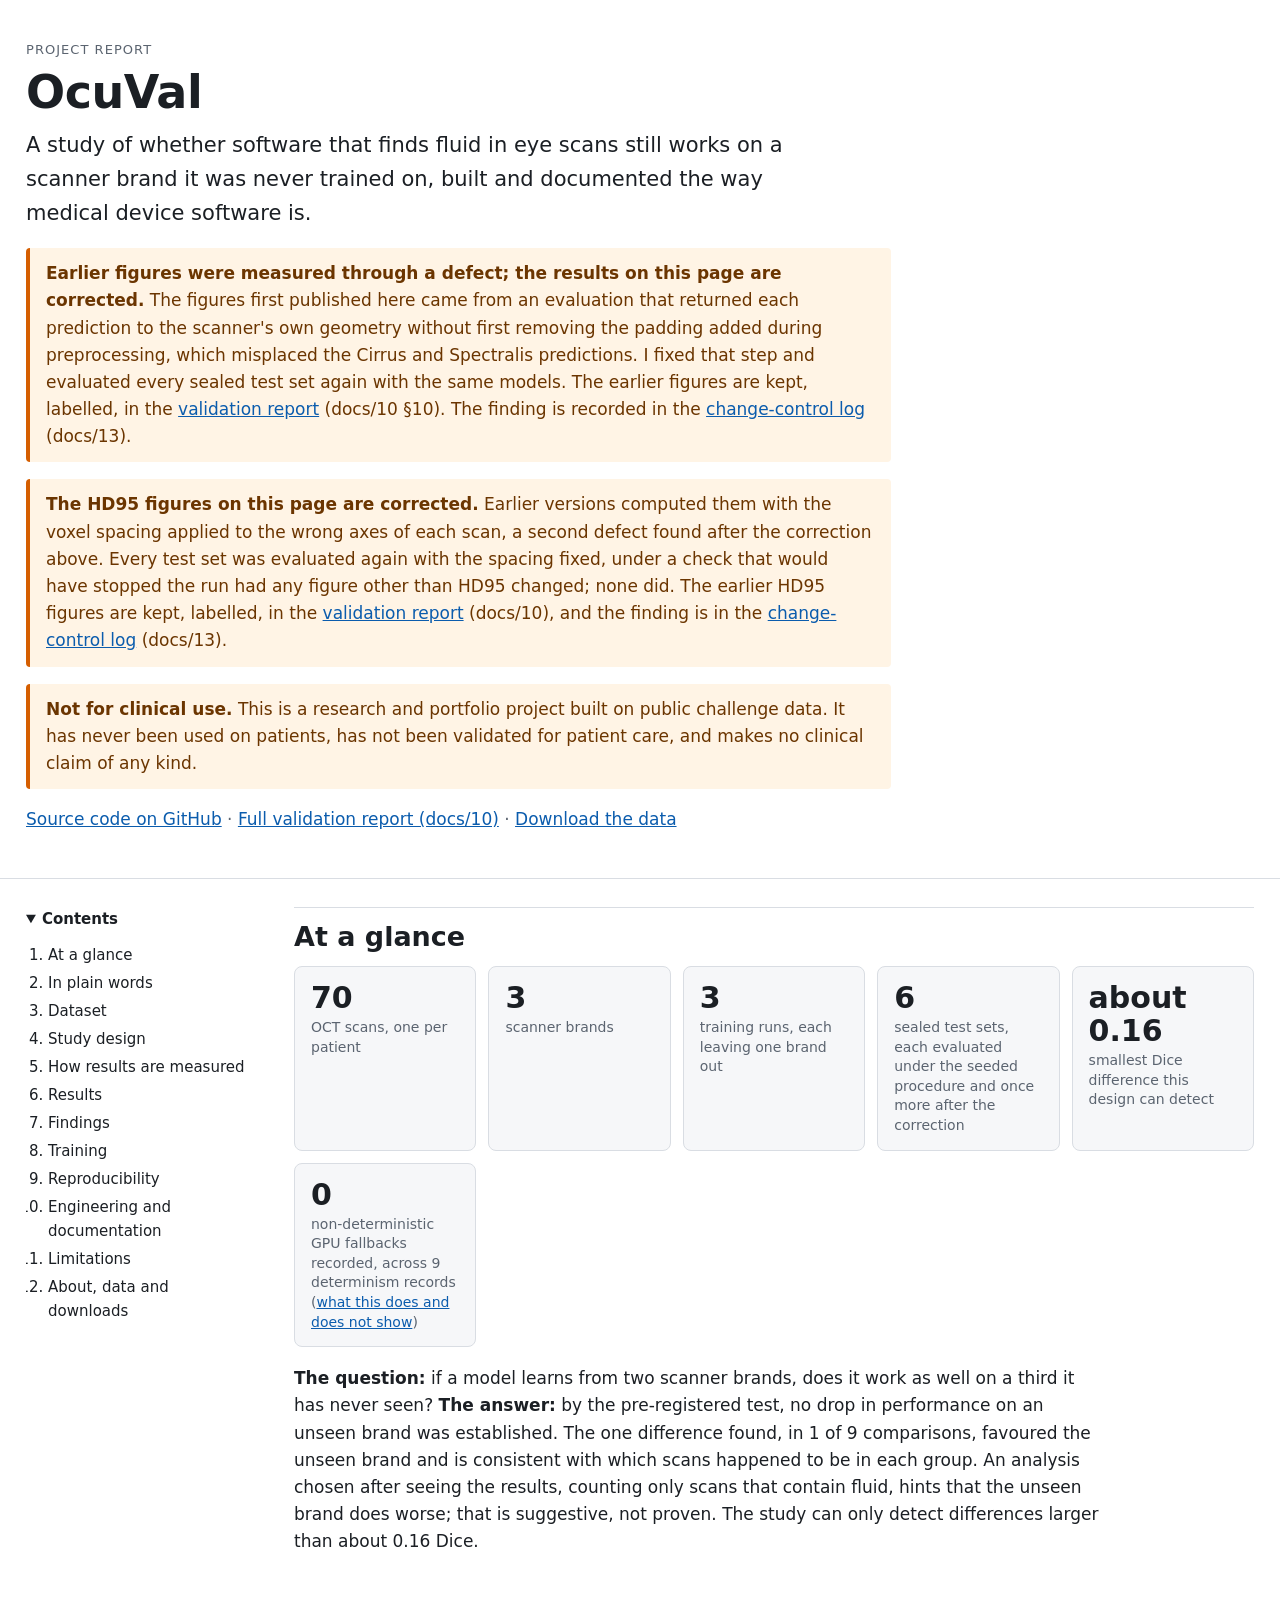
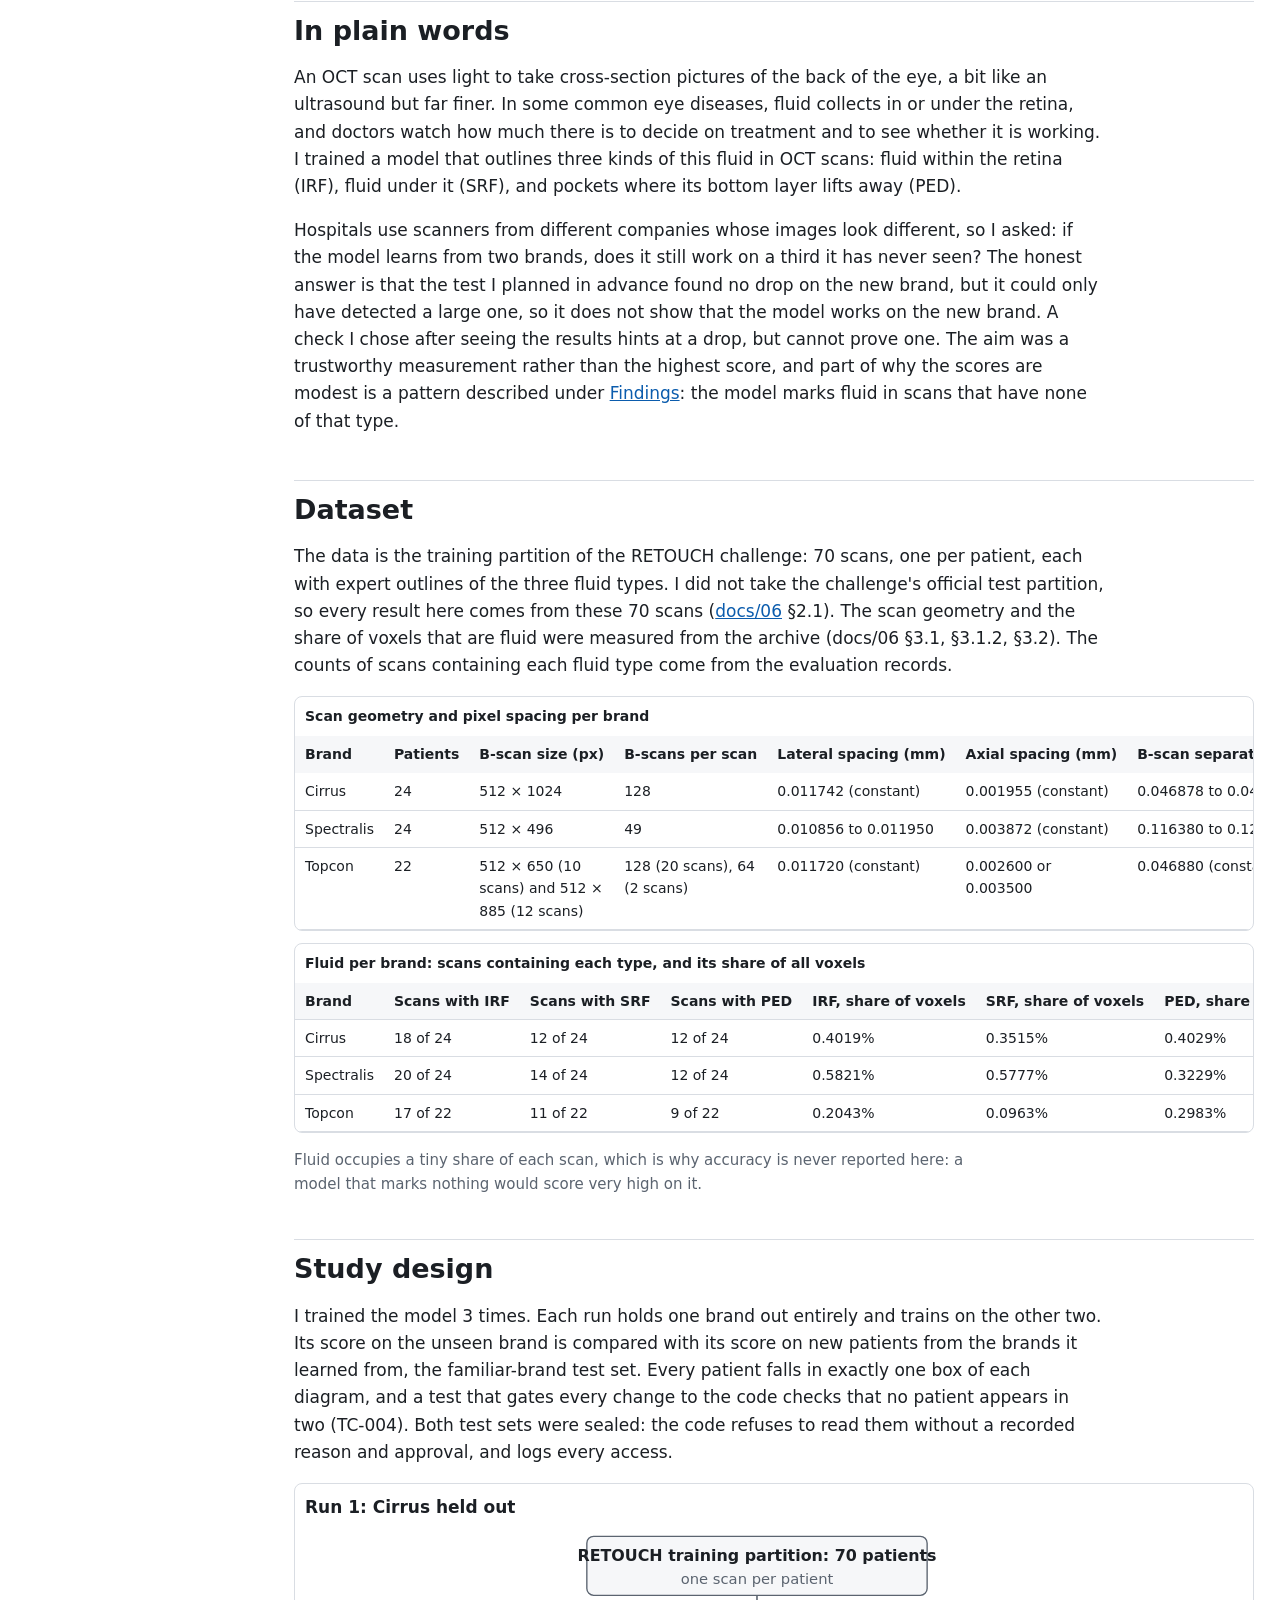
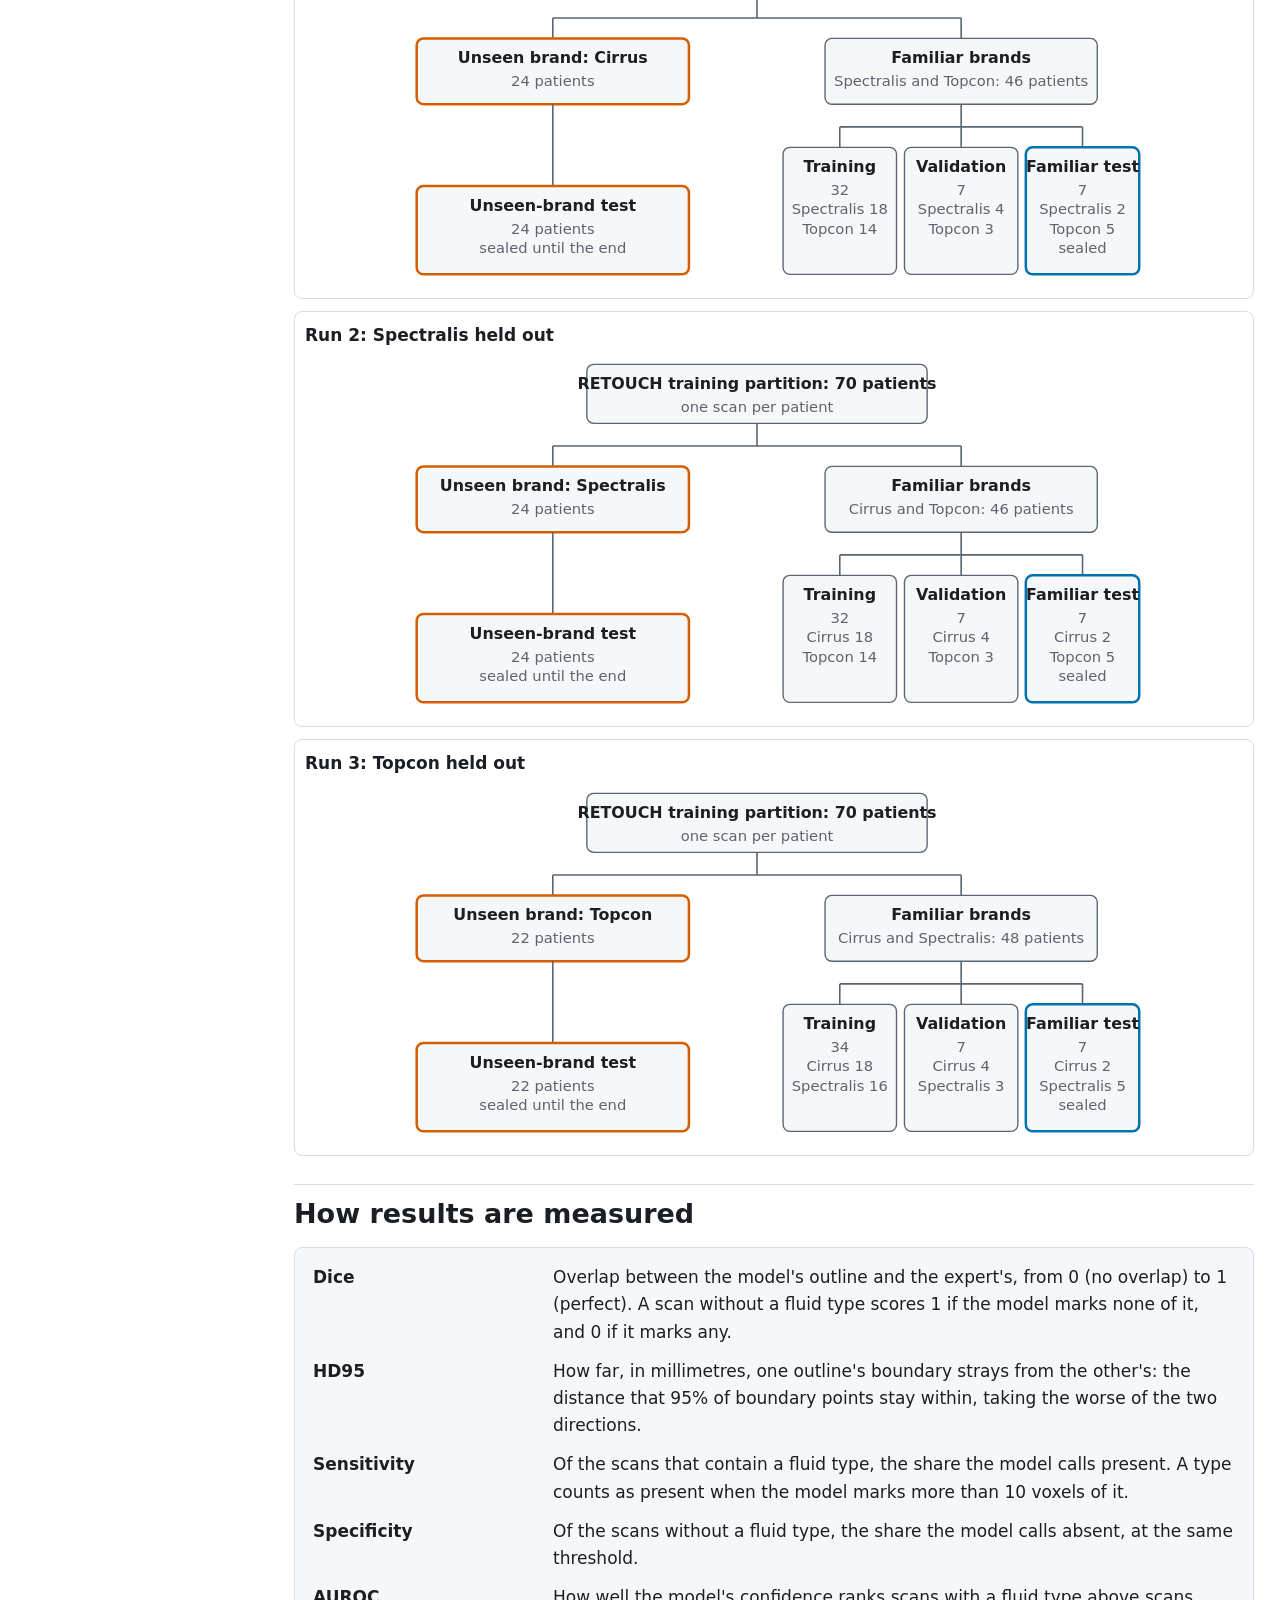
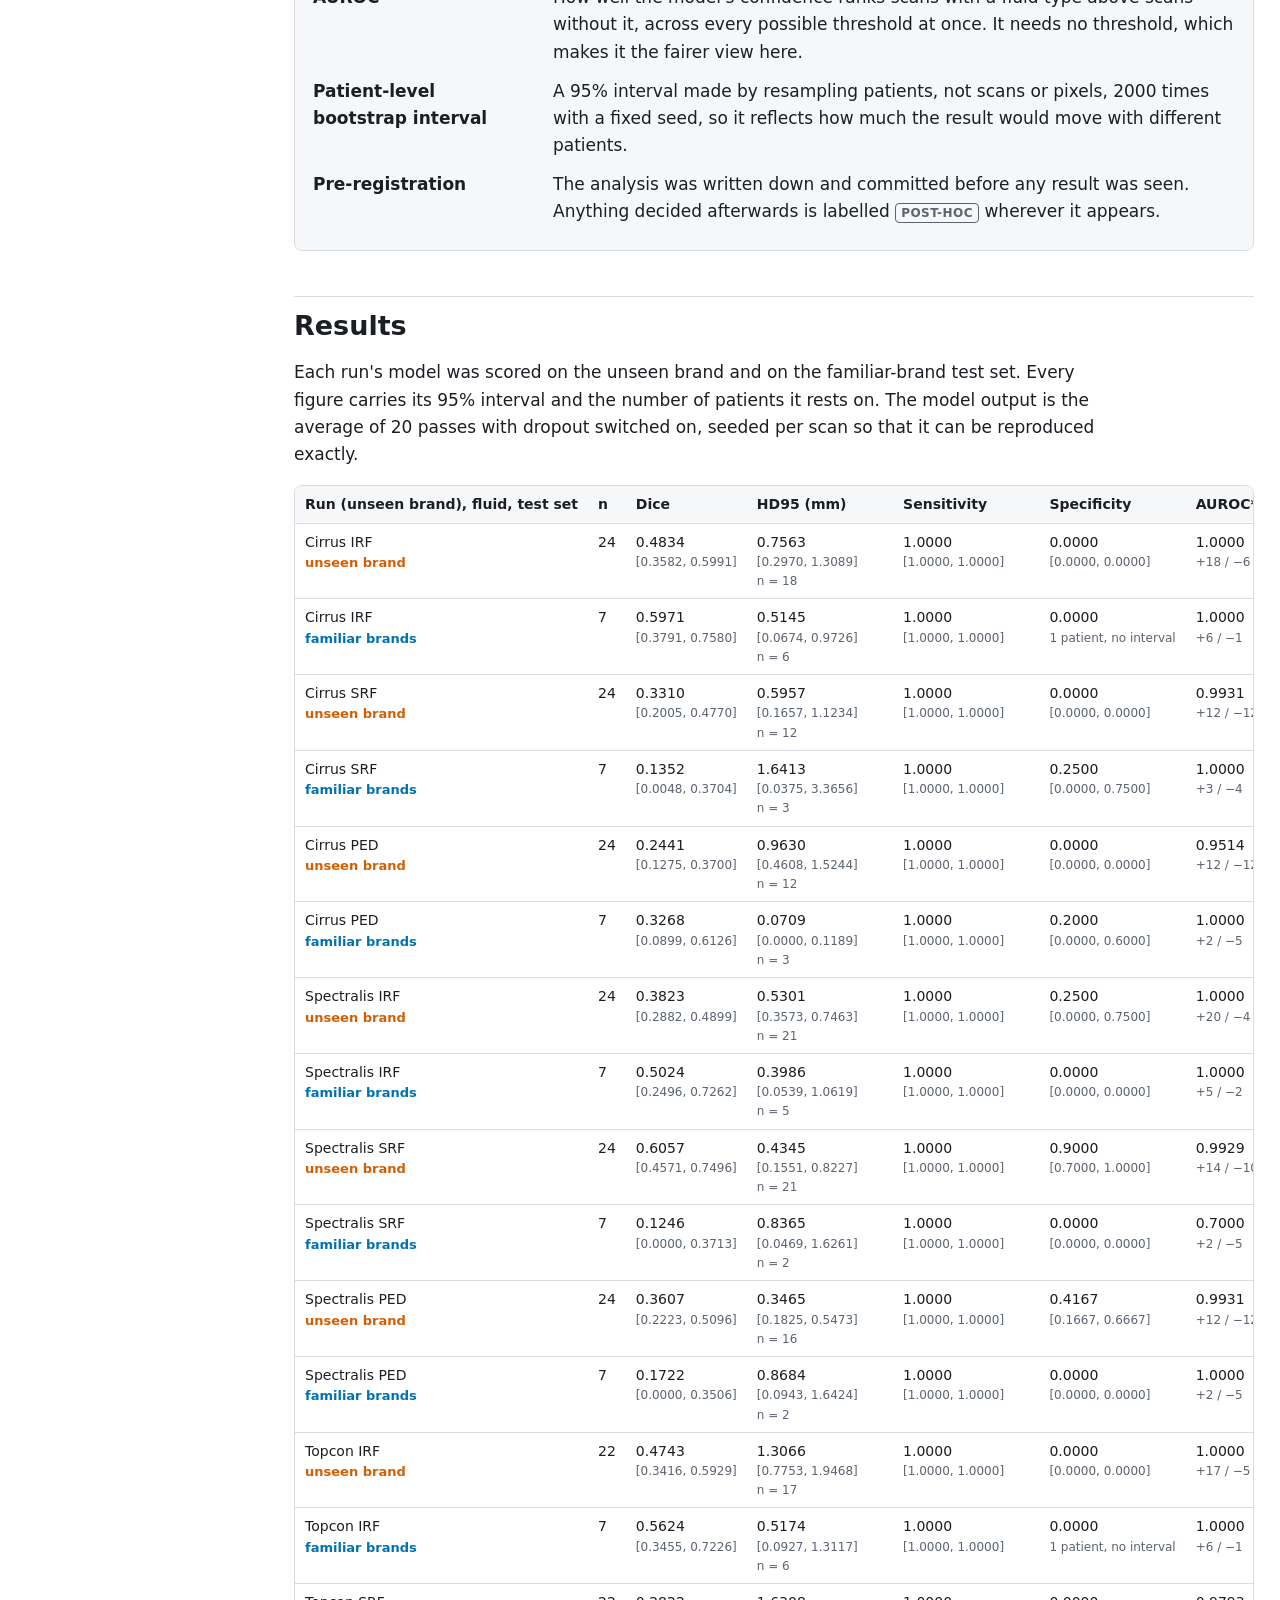
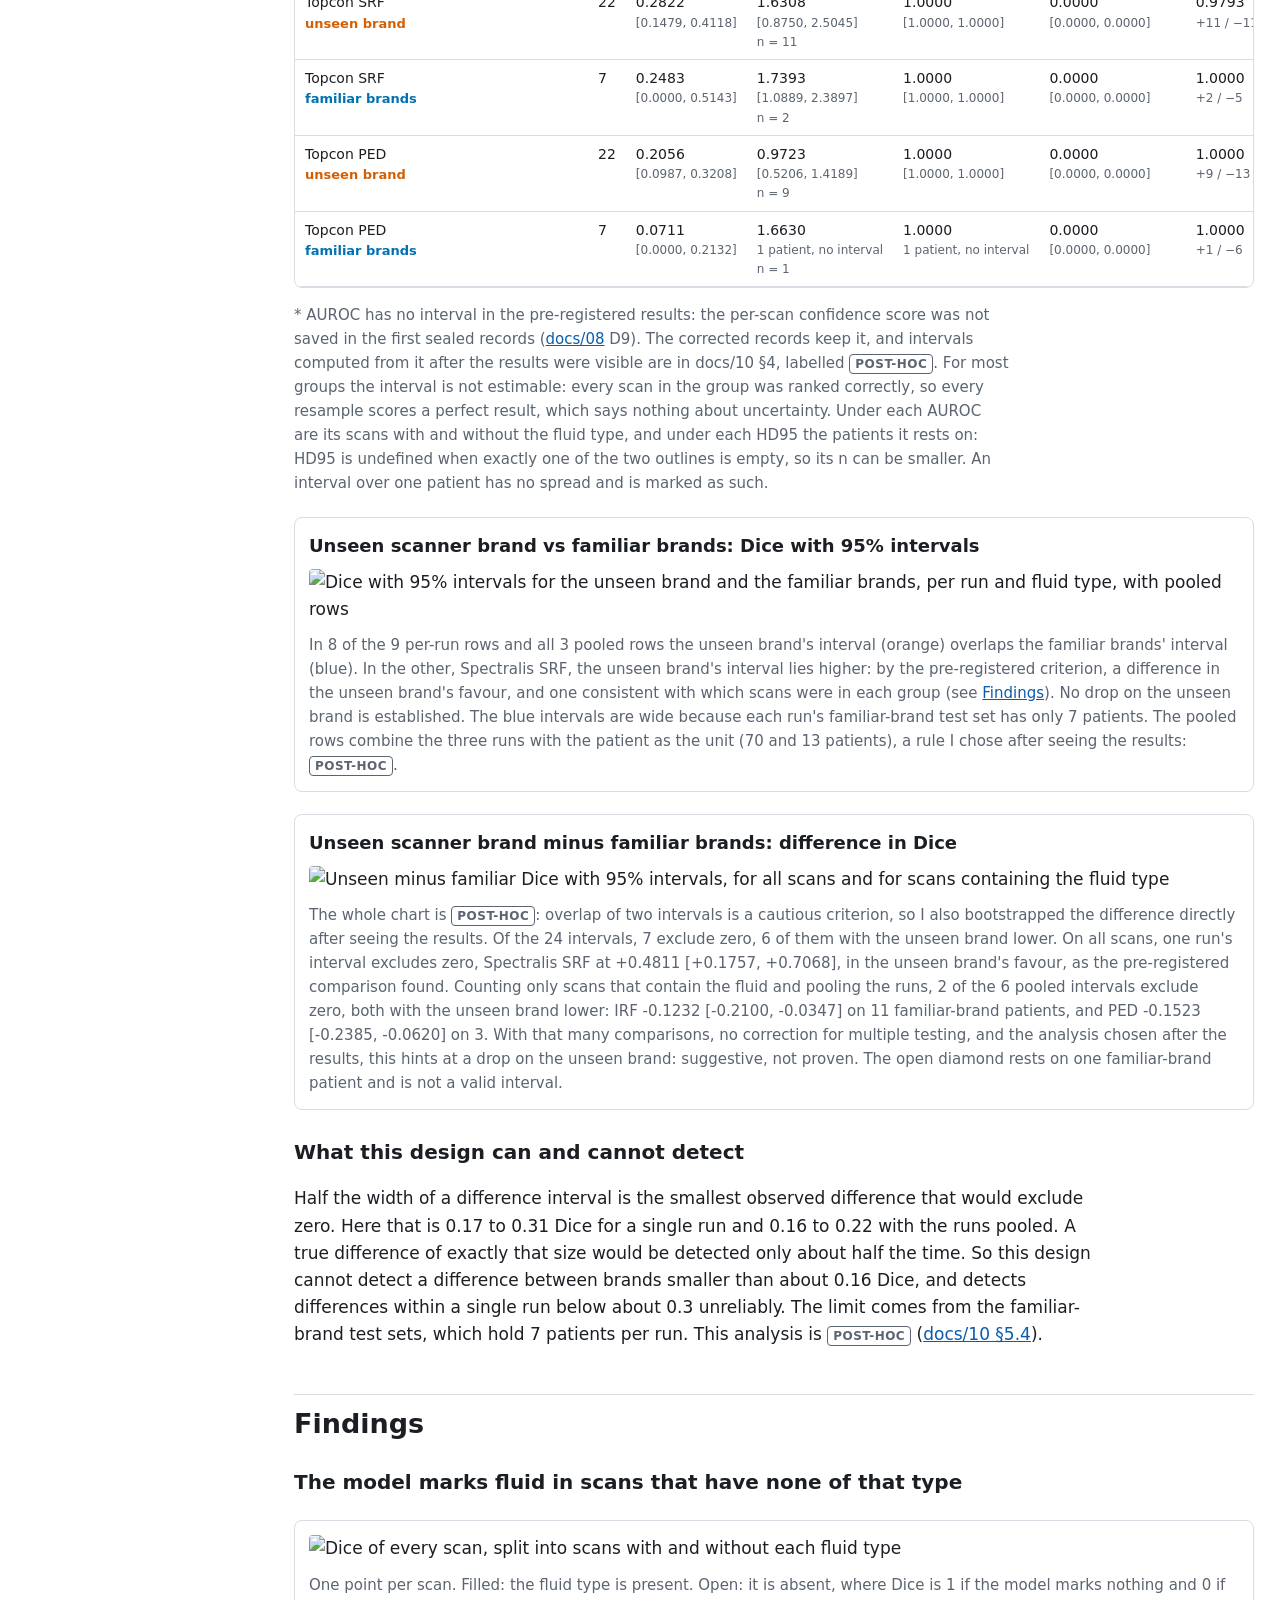
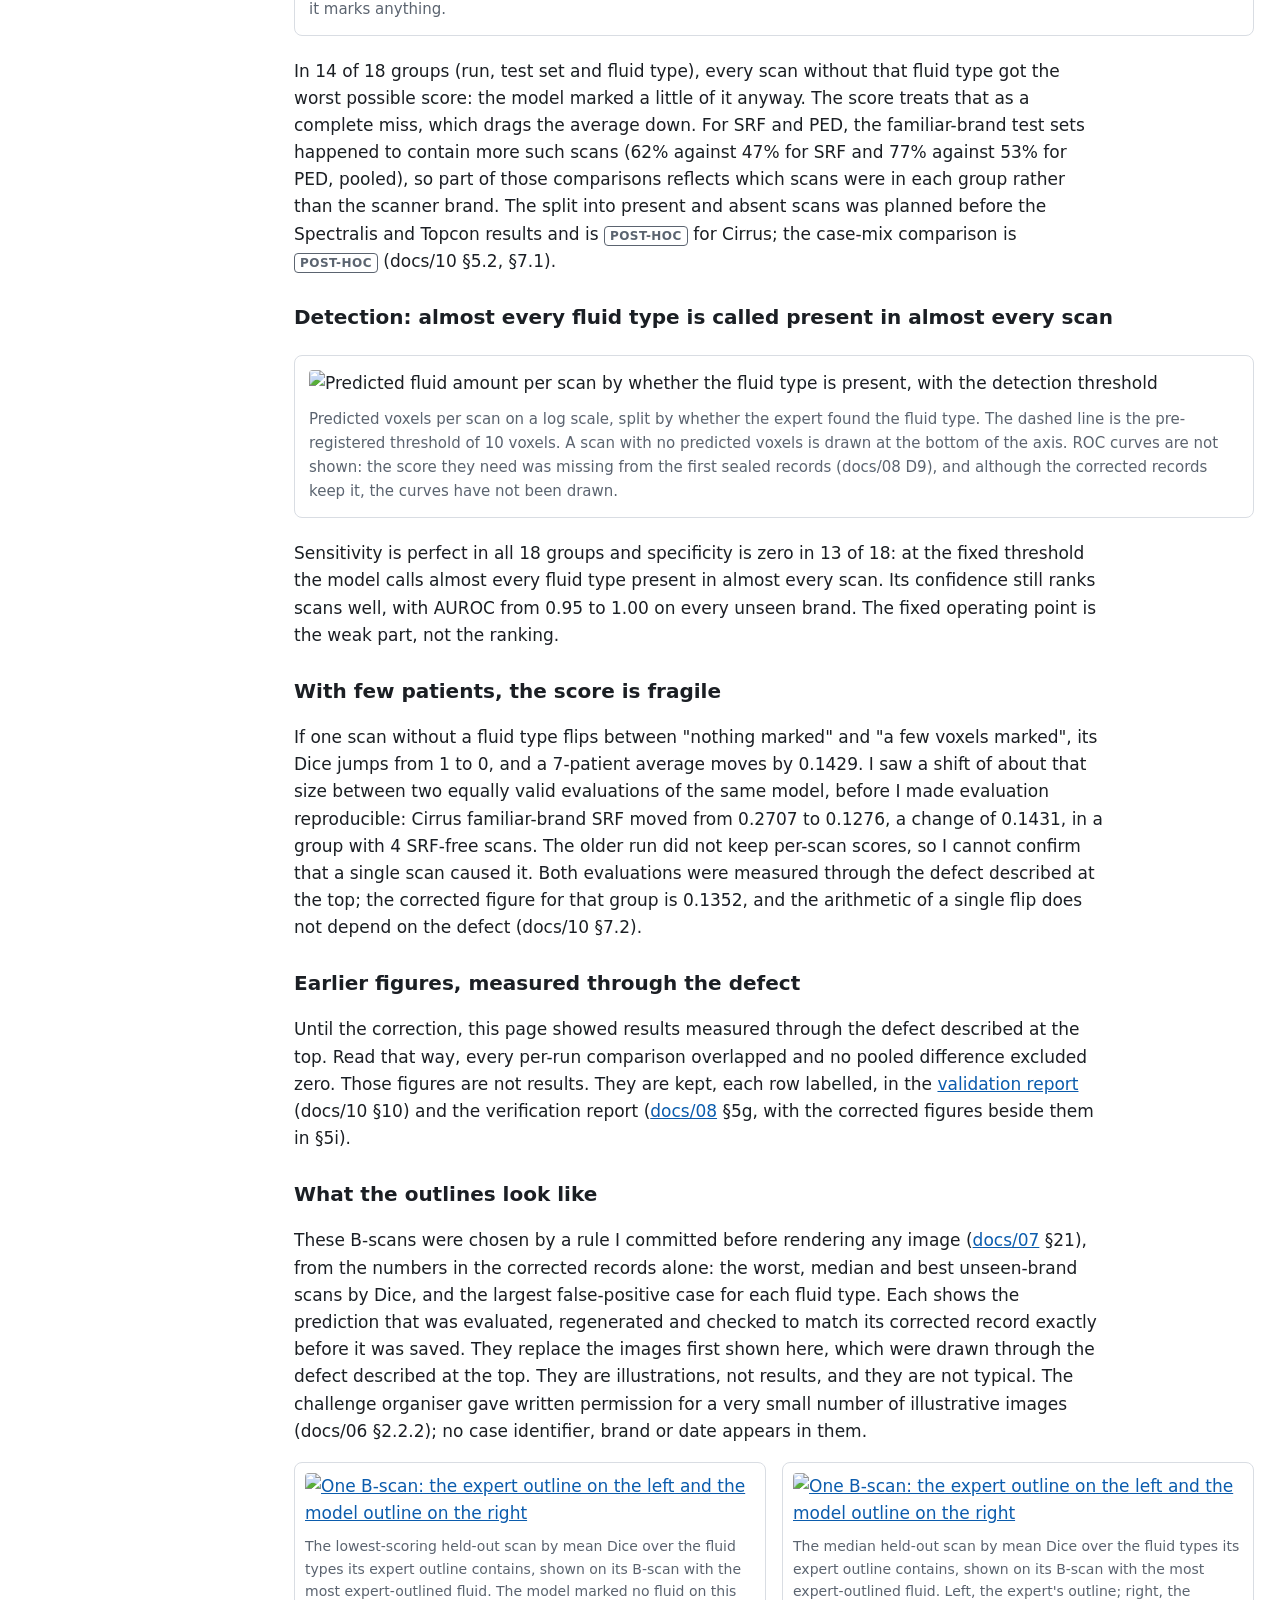
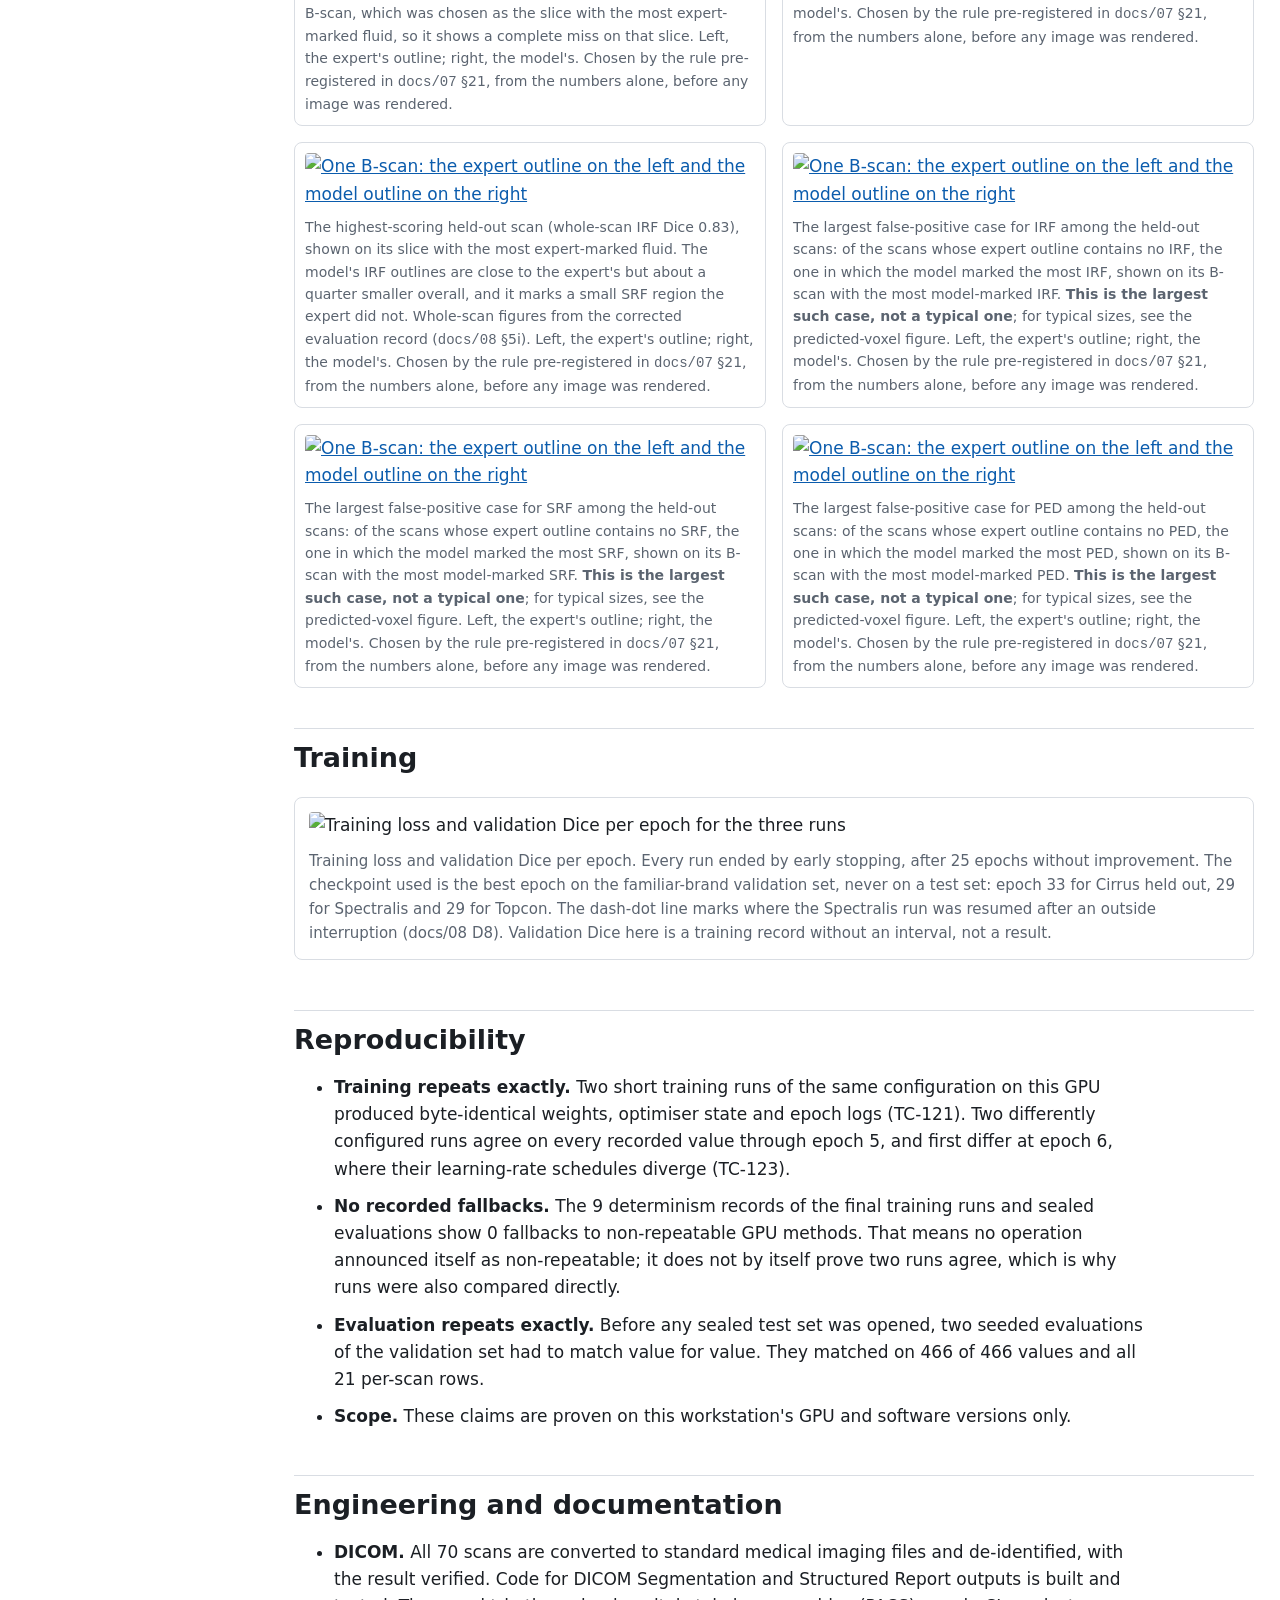
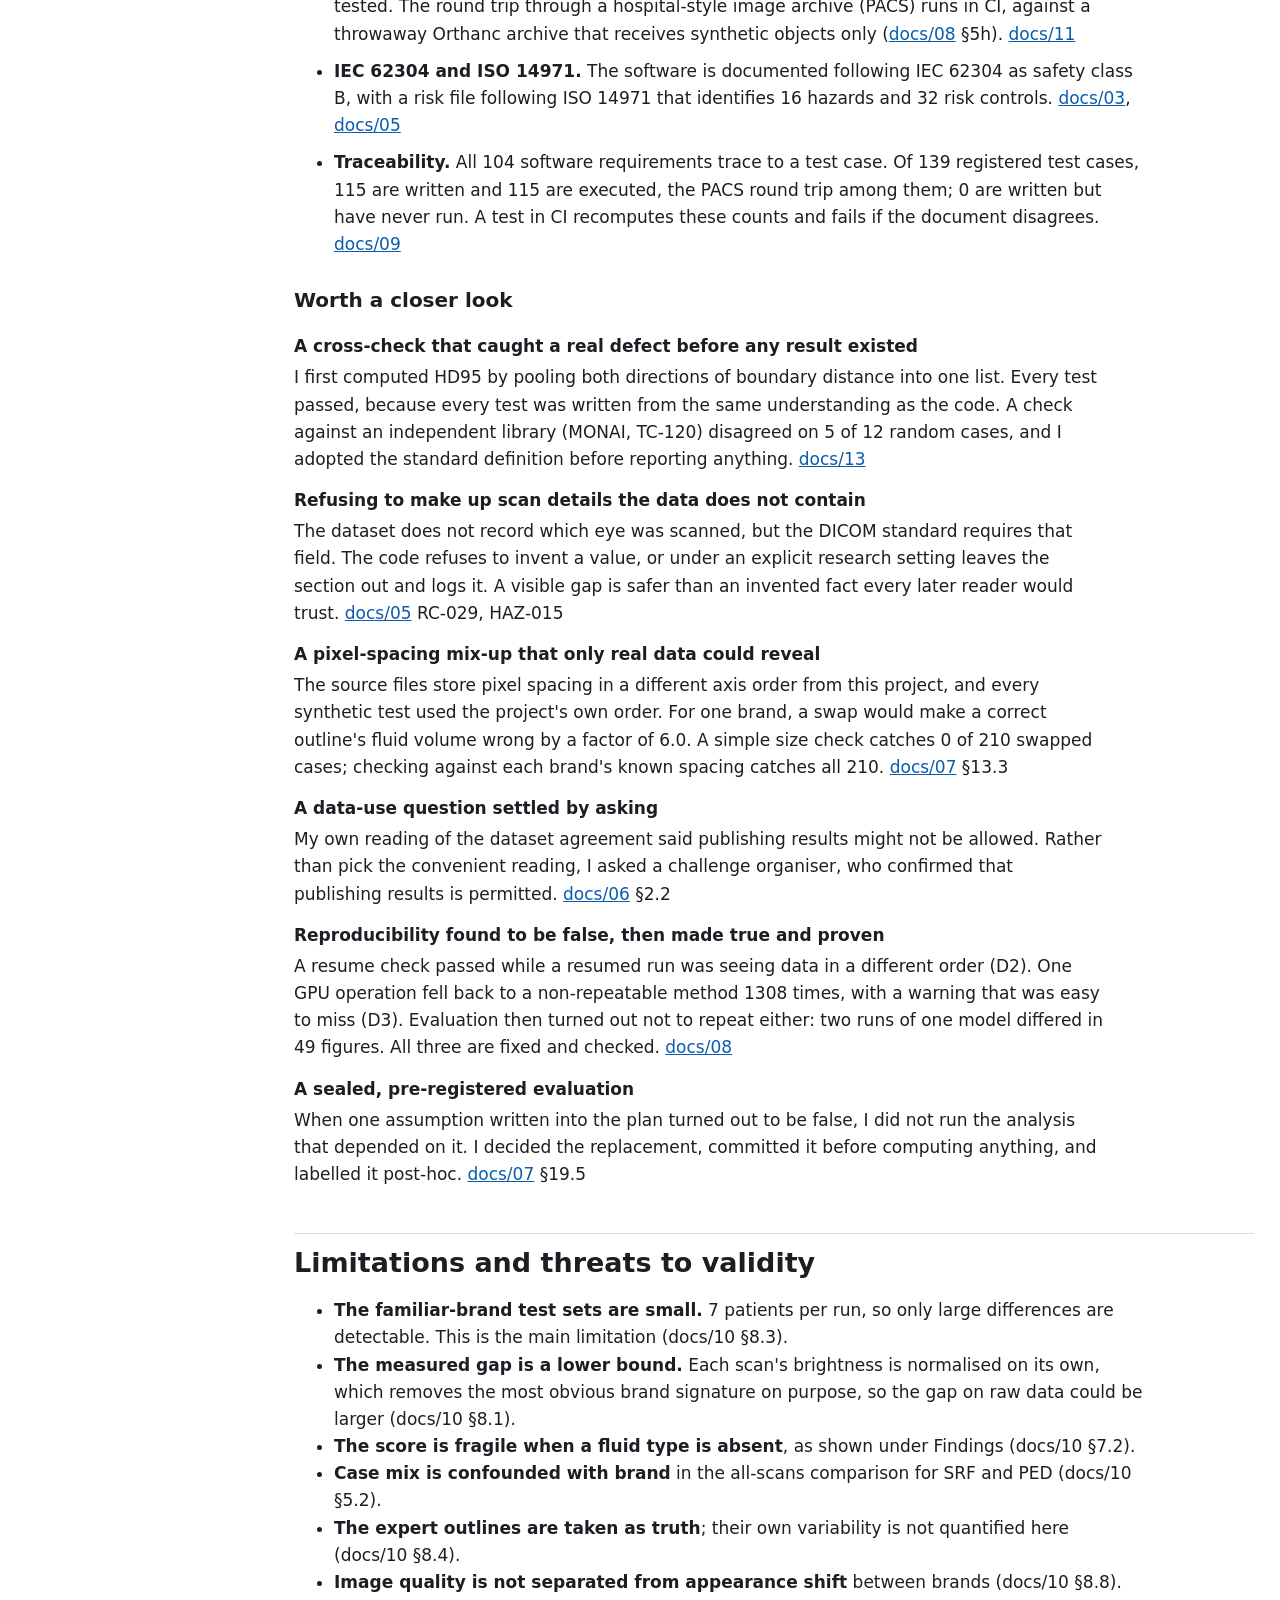
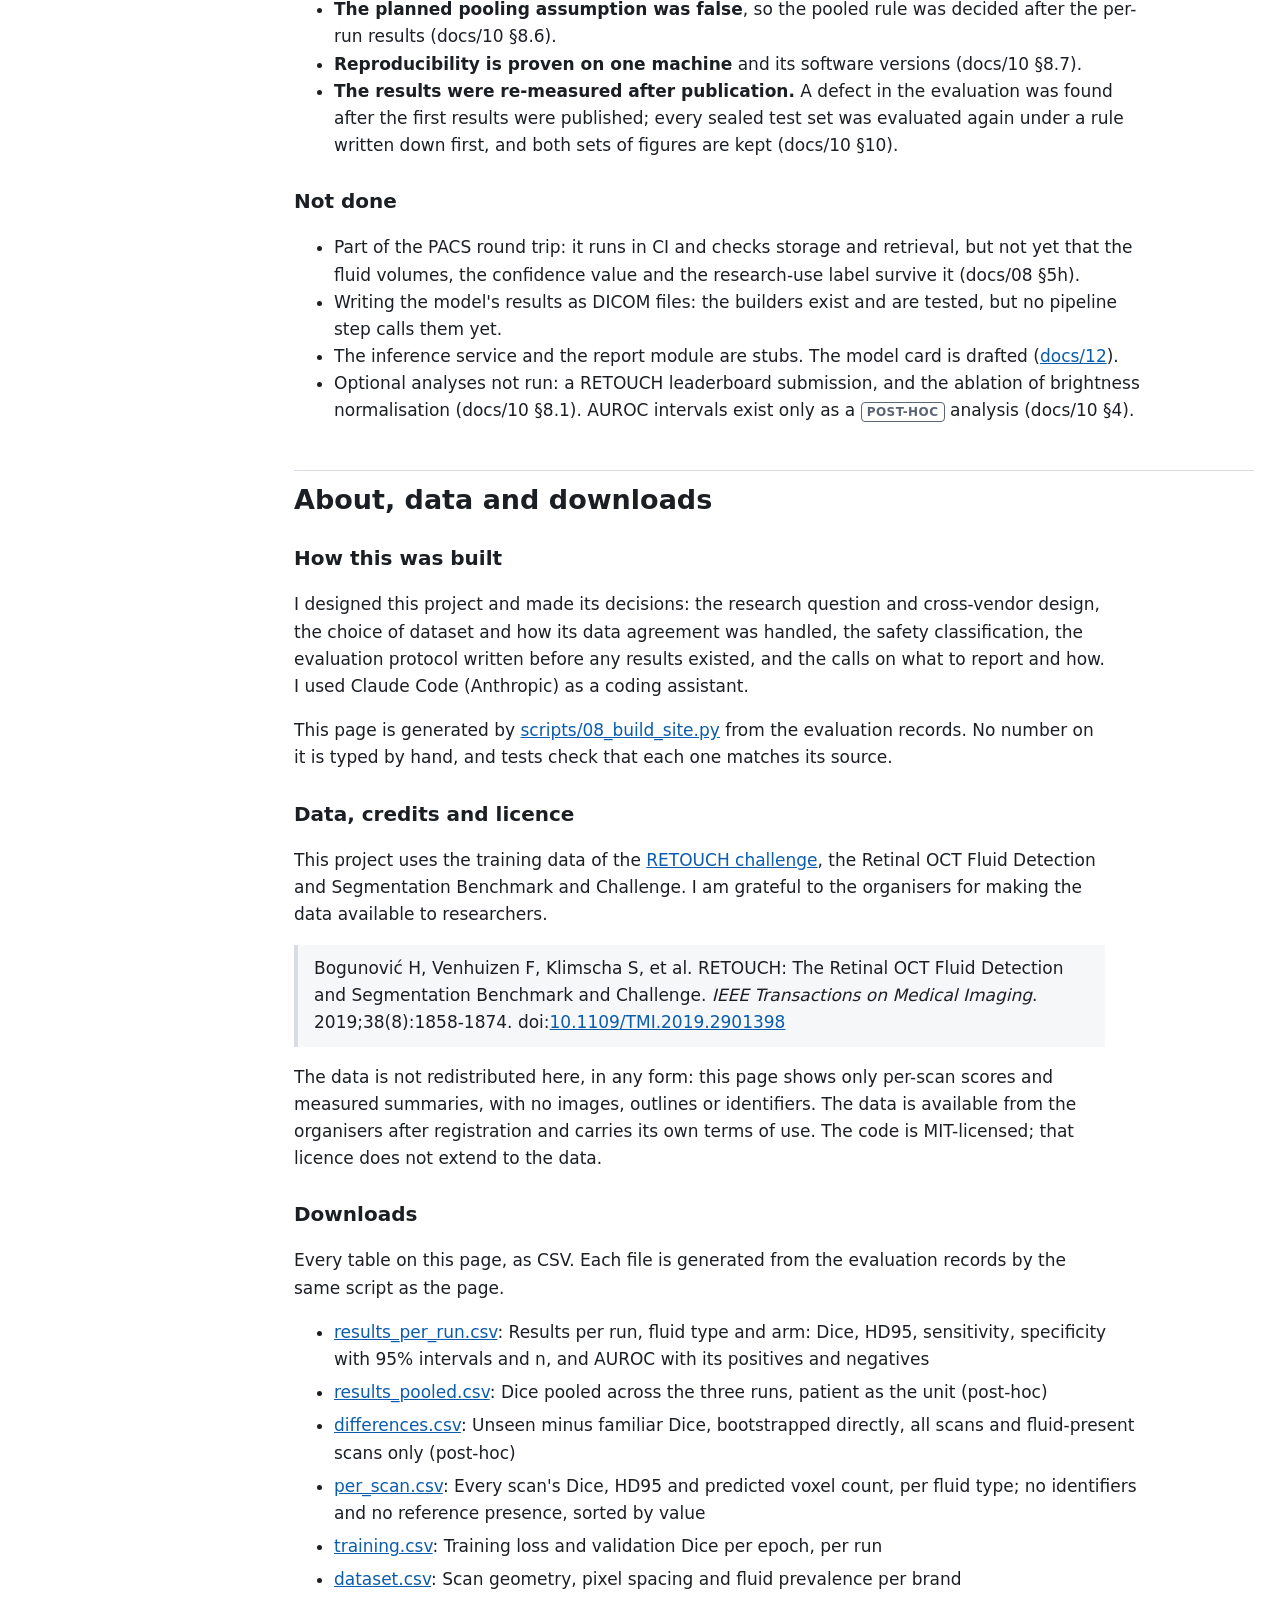
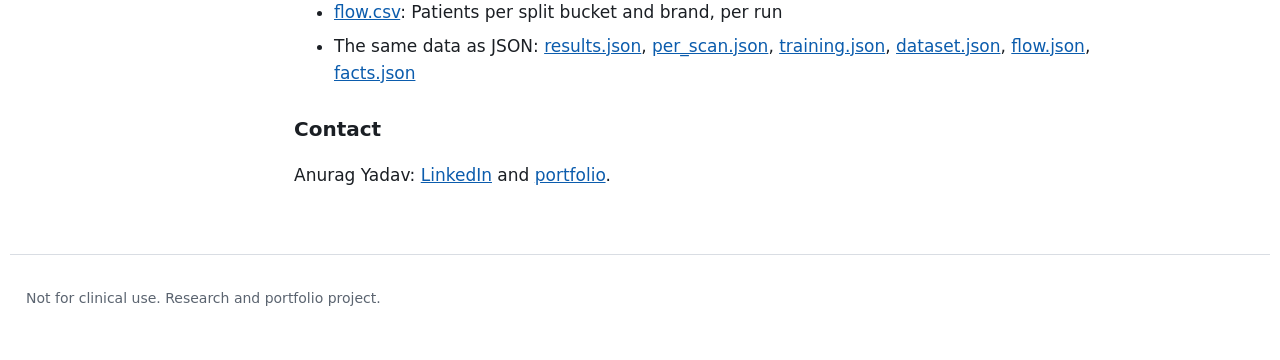
==== site/index.html @ 647c4cd6 "feat(eval): save every predicted label map in the final run (SRS-106) docs/07 17.13 and docs/06 (DMP" ====
<!doctype html>
<html lang="en">
<head>
<meta charset="utf-8">
<meta name="viewport" content="width=device-width, initial-scale=1">
<title>OcuVal: cross-vendor validation of retinal fluid segmentation</title>
<meta name="description" content="A study of whether software that finds fluid in eye scans still works on a scanner brand it was never trained on, built and documented the way medical device software is.">
<meta name="color-scheme" content="light dark">
<link rel="stylesheet" href="style.css">
<!-- Generated by scripts/08_build_site.py from site_src/index.template.html and site/data. Do not edit by hand. -->
</head>
<body>
<a class="skip" href="#main">Skip to content</a>

<header class="masthead">
  <div class="wrap">
    <p class="eyebrow">Project report</p>
    <h1>OcuVal</h1>
    <p class="lede">A study of whether software that finds fluid in eye scans still works on a scanner brand it was never trained on, built and documented the way medical device software is.</p>
    <p class="banner" role="note"><strong>Earlier figures were measured through a defect; the results on this page are corrected.</strong> The figures first published here came from an evaluation that returned each prediction to the scanner's own geometry without first removing the padding added during preprocessing, which misplaced the Cirrus and Spectralis predictions. I fixed that step and evaluated every sealed test set again with the same models. The earlier figures are kept, labelled, in the <a href="https://github.com/Anurag-YadavIIH/retinal-oct-fluid-segmentation/blob/main/docs/10_analytical_validation_report.md">validation report</a> (docs/10 §10). The finding is recorded in the <a href="https://github.com/Anurag-YadavIIH/retinal-oct-fluid-segmentation/blob/main/docs/13_change_control_log.md">change-control log</a> (docs/13).</p>
    <p class="banner" role="note"><strong>The HD95 figures on this page are corrected.</strong> Earlier versions computed them with the voxel spacing applied to the wrong axes of each scan, a second defect found after the correction above. Every test set was evaluated again with the spacing fixed, under a check that would have stopped the run had any figure other than HD95 changed; none did. The earlier HD95 figures are kept, labelled, in the <a href="https://github.com/Anurag-YadavIIH/retinal-oct-fluid-segmentation/blob/main/docs/10_analytical_validation_report.md">validation report</a> (docs/10), and the finding is in the <a href="https://github.com/Anurag-YadavIIH/retinal-oct-fluid-segmentation/blob/main/docs/13_change_control_log.md">change-control log</a> (docs/13).</p>
    <p class="banner" role="note"><strong>Not for clinical use.</strong> This is a research and portfolio project built on public challenge data. It has never been used on patients, has not been validated for patient care, and makes no clinical claim of any kind.</p>
    <p class="links"><a href="https://github.com/Anurag-YadavIIH/retinal-oct-fluid-segmentation">Source code on GitHub</a> <span aria-hidden="true">·</span> <a href="https://github.com/Anurag-YadavIIH/retinal-oct-fluid-segmentation/blob/main/docs/10_analytical_validation_report.md">Full validation report (docs/10)</a> <span aria-hidden="true">·</span> <a href="#downloads">Download the data</a></p>
  </div>
</header>

<div class="layout wrap">
<nav class="toc" aria-label="Contents">
  <details open>
    <summary>Contents</summary>
    <ol>
      <li><a href="#at-a-glance">At a glance</a></li>
      <li><a href="#in-plain-words">In plain words</a></li>
      <li><a href="#dataset">Dataset</a></li>
      <li><a href="#study-design">Study design</a></li>
      <li><a href="#metrics">How results are measured</a></li>
      <li><a href="#results">Results</a></li>
      <li><a href="#findings">Findings</a></li>
      <li><a href="#training">Training</a></li>
      <li><a href="#reproducibility">Reproducibility</a></li>
      <li><a href="#engineering">Engineering and documentation</a></li>
      <li><a href="#limitations">Limitations</a></li>
      <li><a href="#about">About, data and downloads</a></li>
    </ol>
  </details>
</nav>

<main id="main">

<section id="at-a-glance">
  <h2>At a glance</h2>
  <div class="cards">
    <div class="card"><span class="big">70</span><span class="label">OCT scans, one per patient</span></div>
    <div class="card"><span class="big">3</span><span class="label">scanner brands</span></div>
    <div class="card"><span class="big">3</span><span class="label">training runs, each leaving one brand out</span></div>
    <div class="card"><span class="big">6</span><span class="label">sealed test sets, each evaluated under the seeded procedure and once more after the correction</span></div>
    <div class="card"><span class="big">about 0.16</span><span class="label">smallest Dice difference this design can detect</span></div>
    <div class="card"><span class="big">0</span><span class="label">non-deterministic GPU fallbacks recorded, across 9 determinism records (<a href="#reproducibility">what this does and does not show</a>)</span></div>
  </div>
  <p><strong>The question:</strong> if a model learns from two scanner brands, does it work as well on a third it has never seen? <strong>The answer:</strong> by the pre-registered test, no drop in performance on an unseen brand was established. The one difference found, in 1 of 9 comparisons, favoured the unseen brand and is consistent with which scans happened to be in each group. An analysis chosen after seeing the results, counting only scans that contain fluid, hints that the unseen brand does worse; that is suggestive, not proven. The study can only detect differences larger than about 0.16 Dice.</p>
</section>

<section id="in-plain-words">
  <h2>In plain words</h2>
  <p>An OCT scan uses light to take cross-section pictures of the back of the eye, a bit like an ultrasound but far finer. In some common eye diseases, fluid collects in or under the retina, and doctors watch how much there is to decide on treatment and to see whether it is working. I trained a model that outlines three kinds of this fluid in OCT scans: fluid within the retina (IRF), fluid under it (SRF), and pockets where its bottom layer lifts away (PED).</p>
  <p>Hospitals use scanners from different companies whose images look different, so I asked: if the model learns from two brands, does it still work on a third it has never seen? The honest answer is that the test I planned in advance found no drop on the new brand, but it could only have detected a large one, so it does not show that the model works on the new brand. A check I chose after seeing the results hints at a drop, but cannot prove one. The aim was a trustworthy measurement rather than the highest score, and part of why the scores are modest is a pattern described under <a href="#findings">Findings</a>: the model marks fluid in scans that have none of that type.</p>
</section>

<section id="dataset">
  <h2>Dataset</h2>
  <p>The data is the training partition of the RETOUCH challenge: 70 scans, one per patient, each with expert outlines of the three fluid types. I did not take the challenge's official test partition, so every result here comes from these 70 scans (<a href="https://github.com/Anurag-YadavIIH/retinal-oct-fluid-segmentation/blob/main/docs/06_data_management_plan.md">docs/06</a> §2.1). The scan geometry and the share of voxels that are fluid were measured from the archive (docs/06 §3.1, §3.1.2, §3.2). The counts of scans containing each fluid type come from the evaluation records.</p>
  <div class="tablewrap"><table class="data"><caption>Scan geometry and pixel spacing per brand</caption><thead><tr><th scope='col'>Brand</th><th scope='col'>Patients</th><th scope='col'>B-scan size (px)</th><th scope='col'>B-scans per scan</th><th scope='col'>Lateral spacing (mm)</th><th scope='col'>Axial spacing (mm)</th><th scope='col'>B-scan separation (mm)</th></tr></thead><tbody><tr><td>Cirrus</td><td class='num'>24</td><td>512 × 1024</td><td>128</td><td>0.011742 (constant)</td><td>0.001955 (constant)</td><td>0.046878 to 0.047244</td></tr><tr><td>Spectralis</td><td class='num'>24</td><td>512 × 496</td><td>49</td><td>0.010856 to 0.011950</td><td>0.003872 (constant)</td><td>0.116380 to 0.128624</td></tr><tr><td>Topcon</td><td class='num'>22</td><td>512 × 650 (10 scans) and 512 × 885 (12 scans)</td><td>128 (20 scans), 64 (2 scans)</td><td>0.011720 (constant)</td><td>0.002600 or 0.003500</td><td>0.046880 (constant)</td></tr></tbody></table></div>
  <div class="tablewrap"><table class="data"><caption>Fluid per brand: scans containing each type, and its share of all voxels</caption><thead><tr><th scope='col'>Brand</th><th scope='col'>Scans with IRF</th><th scope='col'>Scans with SRF</th><th scope='col'>Scans with PED</th><th scope='col'>IRF, share of voxels</th><th scope='col'>SRF, share of voxels</th><th scope='col'>PED, share of voxels</th></tr></thead><tbody><tr><td>Cirrus</td><td class='num'>18 of 24</td><td class='num'>12 of 24</td><td class='num'>12 of 24</td><td class='num'>0.4019%</td><td class='num'>0.3515%</td><td class='num'>0.4029%</td></tr><tr><td>Spectralis</td><td class='num'>20 of 24</td><td class='num'>14 of 24</td><td class='num'>12 of 24</td><td class='num'>0.5821%</td><td class='num'>0.5777%</td><td class='num'>0.3229%</td></tr><tr><td>Topcon</td><td class='num'>17 of 22</td><td class='num'>11 of 22</td><td class='num'>9 of 22</td><td class='num'>0.2043%</td><td class='num'>0.0963%</td><td class='num'>0.2983%</td></tr></tbody></table></div>
  <p class="note">Fluid occupies a tiny share of each scan, which is why accuracy is never reported here: a model that marks nothing would score very high on it.</p>
</section>

<section id="study-design">
  <h2>Study design</h2>
  <p>I trained the model 3 times. Each run holds one brand out entirely and trains on the other two. Its score on the unseen brand is compared with its score on new patients from the brands it learned from, the familiar-brand test set. Every patient falls in exactly one box of each diagram, and a test that gates every change to the code checks that no patient appears in two (TC-004). Both test sets were sealed: the code refuses to read them without a recorded reason and approval, and logs every access.</p>
  <div class="flows"><figure class='flowfig'><figcaption>Run 1: Cirrus held out</figcaption><svg viewBox='0 0 670 320' role='img' class='flow' aria-label='Flow of 70 patients in the run with Cirrus held out'><rect x='170' y='10' width='300' height='52' rx='6' class='box '/><text x='320.0' y='32' class='t'>RETOUCH training partition: 70 patients</text><text x='320.0' y='52' class='s'>one scan per patient</text><path d='M320 62 V82 M140 82 H500 M140 82 V100 M500 82 V100' class='edge'/><rect x='20' y='100' width='240' height='58' rx='6' class='box held'/><text x='140.0' y='122' class='t'>Unseen brand: Cirrus</text><text x='140.0' y='142' class='s'>24 patients</text><rect x='380' y='100' width='240' height='58' rx='6' class='box '/><text x='500.0' y='122' class='t'>Familiar brands</text><text x='500.0' y='142' class='s'>Spectralis and Topcon: 46 patients</text><path d='M140 158 V230 M500 158 V178 M393 178 H607 M393 178 V196 M500 178 V196 M607 178 V196' class='edge'/><rect x='20' y='230' width='240' height='78' rx='6' class='box held'/><text x='140.0' y='252' class='t'>Unseen-brand test</text><text x='140.0' y='272' class='s'>24 patients</text><text x='140.0' y='289' class='s'>sealed until the end</text><rect x='343' y='196' width='100' height='112' rx='6' class='box '/><text x='393.0' y='218' class='t'>Training</text><text x='393.0' y='238' class='s'>32</text><text x='393.0' y='255' class='s'>Spectralis 18</text><text x='393.0' y='272' class='s'>Topcon 14</text><rect x='450' y='196' width='100' height='112' rx='6' class='box '/><text x='500.0' y='218' class='t'>Validation</text><text x='500.0' y='238' class='s'>7</text><text x='500.0' y='255' class='s'>Spectralis 4</text><text x='500.0' y='272' class='s'>Topcon 3</text><rect x='557' y='196' width='100' height='112' rx='6' class='box ref'/><text x='607.0' y='218' class='t'>Familiar test</text><text x='607.0' y='238' class='s'>7</text><text x='607.0' y='255' class='s'>Spectralis 2</text><text x='607.0' y='272' class='s'>Topcon 5</text><text x='607.0' y='289' class='s'>sealed</text></svg></figure><figure class='flowfig'><figcaption>Run 2: Spectralis held out</figcaption><svg viewBox='0 0 670 320' role='img' class='flow' aria-label='Flow of 70 patients in the run with Spectralis held out'><rect x='170' y='10' width='300' height='52' rx='6' class='box '/><text x='320.0' y='32' class='t'>RETOUCH training partition: 70 patients</text><text x='320.0' y='52' class='s'>one scan per patient</text><path d='M320 62 V82 M140 82 H500 M140 82 V100 M500 82 V100' class='edge'/><rect x='20' y='100' width='240' height='58' rx='6' class='box held'/><text x='140.0' y='122' class='t'>Unseen brand: Spectralis</text><text x='140.0' y='142' class='s'>24 patients</text><rect x='380' y='100' width='240' height='58' rx='6' class='box '/><text x='500.0' y='122' class='t'>Familiar brands</text><text x='500.0' y='142' class='s'>Cirrus and Topcon: 46 patients</text><path d='M140 158 V230 M500 158 V178 M393 178 H607 M393 178 V196 M500 178 V196 M607 178 V196' class='edge'/><rect x='20' y='230' width='240' height='78' rx='6' class='box held'/><text x='140.0' y='252' class='t'>Unseen-brand test</text><text x='140.0' y='272' class='s'>24 patients</text><text x='140.0' y='289' class='s'>sealed until the end</text><rect x='343' y='196' width='100' height='112' rx='6' class='box '/><text x='393.0' y='218' class='t'>Training</text><text x='393.0' y='238' class='s'>32</text><text x='393.0' y='255' class='s'>Cirrus 18</text><text x='393.0' y='272' class='s'>Topcon 14</text><rect x='450' y='196' width='100' height='112' rx='6' class='box '/><text x='500.0' y='218' class='t'>Validation</text><text x='500.0' y='238' class='s'>7</text><text x='500.0' y='255' class='s'>Cirrus 4</text><text x='500.0' y='272' class='s'>Topcon 3</text><rect x='557' y='196' width='100' height='112' rx='6' class='box ref'/><text x='607.0' y='218' class='t'>Familiar test</text><text x='607.0' y='238' class='s'>7</text><text x='607.0' y='255' class='s'>Cirrus 2</text><text x='607.0' y='272' class='s'>Topcon 5</text><text x='607.0' y='289' class='s'>sealed</text></svg></figure><figure class='flowfig'><figcaption>Run 3: Topcon held out</figcaption><svg viewBox='0 0 670 320' role='img' class='flow' aria-label='Flow of 70 patients in the run with Topcon held out'><rect x='170' y='10' width='300' height='52' rx='6' class='box '/><text x='320.0' y='32' class='t'>RETOUCH training partition: 70 patients</text><text x='320.0' y='52' class='s'>one scan per patient</text><path d='M320 62 V82 M140 82 H500 M140 82 V100 M500 82 V100' class='edge'/><rect x='20' y='100' width='240' height='58' rx='6' class='box held'/><text x='140.0' y='122' class='t'>Unseen brand: Topcon</text><text x='140.0' y='142' class='s'>22 patients</text><rect x='380' y='100' width='240' height='58' rx='6' class='box '/><text x='500.0' y='122' class='t'>Familiar brands</text><text x='500.0' y='142' class='s'>Cirrus and Spectralis: 48 patients</text><path d='M140 158 V230 M500 158 V178 M393 178 H607 M393 178 V196 M500 178 V196 M607 178 V196' class='edge'/><rect x='20' y='230' width='240' height='78' rx='6' class='box held'/><text x='140.0' y='252' class='t'>Unseen-brand test</text><text x='140.0' y='272' class='s'>22 patients</text><text x='140.0' y='289' class='s'>sealed until the end</text><rect x='343' y='196' width='100' height='112' rx='6' class='box '/><text x='393.0' y='218' class='t'>Training</text><text x='393.0' y='238' class='s'>34</text><text x='393.0' y='255' class='s'>Cirrus 18</text><text x='393.0' y='272' class='s'>Spectralis 16</text><rect x='450' y='196' width='100' height='112' rx='6' class='box '/><text x='500.0' y='218' class='t'>Validation</text><text x='500.0' y='238' class='s'>7</text><text x='500.0' y='255' class='s'>Cirrus 4</text><text x='500.0' y='272' class='s'>Spectralis 3</text><rect x='557' y='196' width='100' height='112' rx='6' class='box ref'/><text x='607.0' y='218' class='t'>Familiar test</text><text x='607.0' y='238' class='s'>7</text><text x='607.0' y='255' class='s'>Cirrus 2</text><text x='607.0' y='272' class='s'>Spectralis 5</text><text x='607.0' y='289' class='s'>sealed</text></svg></figure></div>
</section>

<section id="metrics">
  <h2>How results are measured</h2>
  <dl class="defs">
    <dt>Dice</dt><dd>Overlap between the model's outline and the expert's, from 0 (no overlap) to 1 (perfect). A scan without a fluid type scores 1 if the model marks none of it, and 0 if it marks any.</dd>
    <dt>HD95</dt><dd>How far, in millimetres, one outline's boundary strays from the other's: the distance that 95% of boundary points stay within, taking the worse of the two directions.</dd>
    <dt>Sensitivity</dt><dd>Of the scans that contain a fluid type, the share the model calls present. A type counts as present when the model marks more than 10 voxels of it.</dd>
    <dt>Specificity</dt><dd>Of the scans without a fluid type, the share the model calls absent, at the same threshold.</dd>
    <dt>AUROC</dt><dd>How well the model's confidence ranks scans with a fluid type above scans without it, across every possible threshold at once. It needs no threshold, which makes it the fairer view here.</dd>
    <dt>Patient-level bootstrap interval</dt><dd>A 95% interval made by resampling patients, not scans or pixels, 2000 times with a fixed seed, so it reflects how much the result would move with different patients.</dd>
    <dt>Pre-registration</dt><dd>The analysis was written down and committed before any result was seen. Anything decided afterwards is labelled <span class="tag">post-hoc</span> wherever it appears.</dd>
  </dl>
</section>

<section id="results">
  <h2>Results</h2>
  <p>Each run's model was scored on the unseen brand and on the familiar-brand test set. Every figure carries its 95% interval and the number of patients it rests on. The model output is the average of 20 passes with dropout switched on, seeded per scan so that it can be reproduced exactly.</p>
  <div class="tablewrap"><table class="data results"><thead><tr><th scope='col'>Run (unseen brand), fluid, test set</th><th scope='col'>n</th><th scope='col'>Dice</th><th scope='col'>HD95 (mm)</th><th scope='col'>Sensitivity</th><th scope='col'>Specificity</th><th scope='col'>AUROC*</th></tr></thead><tbody><tr class='held'><td>Cirrus IRF<span class='arm'>unseen brand</span></td><td class='num'>24</td><td class='num'>0.4834<span class='ci'>[0.3582, 0.5991]</span></td><td class='num'>0.7563<span class='ci'>[0.2970, 1.3089]<br>n = 18</span></td><td class='num'>1.0000<span class='ci'>[1.0000, 1.0000]</span></td><td class='num'>0.0000<span class='ci'>[0.0000, 0.0000]</span></td><td class='num'>1.0000<span class='ci'>+18 / −6</span></td></tr><tr class='ref'><td>Cirrus IRF<span class='arm'>familiar brands</span></td><td class='num'>7</td><td class='num'>0.5971<span class='ci'>[0.3791, 0.7580]</span></td><td class='num'>0.5145<span class='ci'>[0.0674, 0.9726]<br>n = 6</span></td><td class='num'>1.0000<span class='ci'>[1.0000, 1.0000]</span></td><td class='num'>0.0000<span class='ci'>1 patient, no interval</span></td><td class='num'>1.0000<span class='ci'>+6 / −1</span></td></tr><tr class='held'><td>Cirrus SRF<span class='arm'>unseen brand</span></td><td class='num'>24</td><td class='num'>0.3310<span class='ci'>[0.2005, 0.4770]</span></td><td class='num'>0.5957<span class='ci'>[0.1657, 1.1234]<br>n = 12</span></td><td class='num'>1.0000<span class='ci'>[1.0000, 1.0000]</span></td><td class='num'>0.0000<span class='ci'>[0.0000, 0.0000]</span></td><td class='num'>0.9931<span class='ci'>+12 / −12</span></td></tr><tr class='ref'><td>Cirrus SRF<span class='arm'>familiar brands</span></td><td class='num'>7</td><td class='num'>0.1352<span class='ci'>[0.0048, 0.3704]</span></td><td class='num'>1.6413<span class='ci'>[0.0375, 3.3656]<br>n = 3</span></td><td class='num'>1.0000<span class='ci'>[1.0000, 1.0000]</span></td><td class='num'>0.2500<span class='ci'>[0.0000, 0.7500]</span></td><td class='num'>1.0000<span class='ci'>+3 / −4</span></td></tr><tr class='held'><td>Cirrus PED<span class='arm'>unseen brand</span></td><td class='num'>24</td><td class='num'>0.2441<span class='ci'>[0.1275, 0.3700]</span></td><td class='num'>0.9630<span class='ci'>[0.4608, 1.5244]<br>n = 12</span></td><td class='num'>1.0000<span class='ci'>[1.0000, 1.0000]</span></td><td class='num'>0.0000<span class='ci'>[0.0000, 0.0000]</span></td><td class='num'>0.9514<span class='ci'>+12 / −12</span></td></tr><tr class='ref'><td>Cirrus PED<span class='arm'>familiar brands</span></td><td class='num'>7</td><td class='num'>0.3268<span class='ci'>[0.0899, 0.6126]</span></td><td class='num'>0.0709<span class='ci'>[0.0000, 0.1189]<br>n = 3</span></td><td class='num'>1.0000<span class='ci'>[1.0000, 1.0000]</span></td><td class='num'>0.2000<span class='ci'>[0.0000, 0.6000]</span></td><td class='num'>1.0000<span class='ci'>+2 / −5</span></td></tr><tr class='held'><td>Spectralis IRF<span class='arm'>unseen brand</span></td><td class='num'>24</td><td class='num'>0.3823<span class='ci'>[0.2882, 0.4899]</span></td><td class='num'>0.5301<span class='ci'>[0.3573, 0.7463]<br>n = 21</span></td><td class='num'>1.0000<span class='ci'>[1.0000, 1.0000]</span></td><td class='num'>0.2500<span class='ci'>[0.0000, 0.7500]</span></td><td class='num'>1.0000<span class='ci'>+20 / −4</span></td></tr><tr class='ref'><td>Spectralis IRF<span class='arm'>familiar brands</span></td><td class='num'>7</td><td class='num'>0.5024<span class='ci'>[0.2496, 0.7262]</span></td><td class='num'>0.3986<span class='ci'>[0.0539, 1.0619]<br>n = 5</span></td><td class='num'>1.0000<span class='ci'>[1.0000, 1.0000]</span></td><td class='num'>0.0000<span class='ci'>[0.0000, 0.0000]</span></td><td class='num'>1.0000<span class='ci'>+5 / −2</span></td></tr><tr class='held'><td>Spectralis SRF<span class='arm'>unseen brand</span></td><td class='num'>24</td><td class='num'>0.6057<span class='ci'>[0.4571, 0.7496]</span></td><td class='num'>0.4345<span class='ci'>[0.1551, 0.8227]<br>n = 21</span></td><td class='num'>1.0000<span class='ci'>[1.0000, 1.0000]</span></td><td class='num'>0.9000<span class='ci'>[0.7000, 1.0000]</span></td><td class='num'>0.9929<span class='ci'>+14 / −10</span></td></tr><tr class='ref'><td>Spectralis SRF<span class='arm'>familiar brands</span></td><td class='num'>7</td><td class='num'>0.1246<span class='ci'>[0.0000, 0.3713]</span></td><td class='num'>0.8365<span class='ci'>[0.0469, 1.6261]<br>n = 2</span></td><td class='num'>1.0000<span class='ci'>[1.0000, 1.0000]</span></td><td class='num'>0.0000<span class='ci'>[0.0000, 0.0000]</span></td><td class='num'>0.7000<span class='ci'>+2 / −5</span></td></tr><tr class='held'><td>Spectralis PED<span class='arm'>unseen brand</span></td><td class='num'>24</td><td class='num'>0.3607<span class='ci'>[0.2223, 0.5096]</span></td><td class='num'>0.3465<span class='ci'>[0.1825, 0.5473]<br>n = 16</span></td><td class='num'>1.0000<span class='ci'>[1.0000, 1.0000]</span></td><td class='num'>0.4167<span class='ci'>[0.1667, 0.6667]</span></td><td class='num'>0.9931<span class='ci'>+12 / −12</span></td></tr><tr class='ref'><td>Spectralis PED<span class='arm'>familiar brands</span></td><td class='num'>7</td><td class='num'>0.1722<span class='ci'>[0.0000, 0.3506]</span></td><td class='num'>0.8684<span class='ci'>[0.0943, 1.6424]<br>n = 2</span></td><td class='num'>1.0000<span class='ci'>[1.0000, 1.0000]</span></td><td class='num'>0.0000<span class='ci'>[0.0000, 0.0000]</span></td><td class='num'>1.0000<span class='ci'>+2 / −5</span></td></tr><tr class='held'><td>Topcon IRF<span class='arm'>unseen brand</span></td><td class='num'>22</td><td class='num'>0.4743<span class='ci'>[0.3416, 0.5929]</span></td><td class='num'>1.3066<span class='ci'>[0.7753, 1.9468]<br>n = 17</span></td><td class='num'>1.0000<span class='ci'>[1.0000, 1.0000]</span></td><td class='num'>0.0000<span class='ci'>[0.0000, 0.0000]</span></td><td class='num'>1.0000<span class='ci'>+17 / −5</span></td></tr><tr class='ref'><td>Topcon IRF<span class='arm'>familiar brands</span></td><td class='num'>7</td><td class='num'>0.5624<span class='ci'>[0.3455, 0.7226]</span></td><td class='num'>0.5174<span class='ci'>[0.0927, 1.3117]<br>n = 6</span></td><td class='num'>1.0000<span class='ci'>[1.0000, 1.0000]</span></td><td class='num'>0.0000<span class='ci'>1 patient, no interval</span></td><td class='num'>1.0000<span class='ci'>+6 / −1</span></td></tr><tr class='held'><td>Topcon SRF<span class='arm'>unseen brand</span></td><td class='num'>22</td><td class='num'>0.2822<span class='ci'>[0.1479, 0.4118]</span></td><td class='num'>1.6308<span class='ci'>[0.8750, 2.5045]<br>n = 11</span></td><td class='num'>1.0000<span class='ci'>[1.0000, 1.0000]</span></td><td class='num'>0.0000<span class='ci'>[0.0000, 0.0000]</span></td><td class='num'>0.9793<span class='ci'>+11 / −11</span></td></tr><tr class='ref'><td>Topcon SRF<span class='arm'>familiar brands</span></td><td class='num'>7</td><td class='num'>0.2483<span class='ci'>[0.0000, 0.5143]</span></td><td class='num'>1.7393<span class='ci'>[1.0889, 2.3897]<br>n = 2</span></td><td class='num'>1.0000<span class='ci'>[1.0000, 1.0000]</span></td><td class='num'>0.0000<span class='ci'>[0.0000, 0.0000]</span></td><td class='num'>1.0000<span class='ci'>+2 / −5</span></td></tr><tr class='held'><td>Topcon PED<span class='arm'>unseen brand</span></td><td class='num'>22</td><td class='num'>0.2056<span class='ci'>[0.0987, 0.3208]</span></td><td class='num'>0.9723<span class='ci'>[0.5206, 1.4189]<br>n = 9</span></td><td class='num'>1.0000<span class='ci'>[1.0000, 1.0000]</span></td><td class='num'>0.0000<span class='ci'>[0.0000, 0.0000]</span></td><td class='num'>1.0000<span class='ci'>+9 / −13</span></td></tr><tr class='ref'><td>Topcon PED<span class='arm'>familiar brands</span></td><td class='num'>7</td><td class='num'>0.0711<span class='ci'>[0.0000, 0.2132]</span></td><td class='num'>1.6630<span class='ci'>1 patient, no interval<br>n = 1</span></td><td class='num'>1.0000<span class='ci'>1 patient, no interval</span></td><td class='num'>0.0000<span class='ci'>[0.0000, 0.0000]</span></td><td class='num'>1.0000<span class='ci'>+1 / −6</span></td></tr></tbody></table></div>
  <p class="note">* AUROC has no interval in the pre-registered results: the per-scan confidence score was not saved in the first sealed records (<a href="https://github.com/Anurag-YadavIIH/retinal-oct-fluid-segmentation/blob/main/docs/08_vv_report.md">docs/08</a> D9). The corrected records keep it, and intervals computed from it after the results were visible are in docs/10 §4, labelled <span class="tag">post-hoc</span>. For most groups the interval is not estimable: every scan in the group was ranked correctly, so every resample scores a perfect result, which says nothing about uncertainty. Under each AUROC are its scans with and without the fluid type, and under each HD95 the patients it rests on: HD95 is undefined when exactly one of the two outlines is empty, so its n can be smaller. An interval over one patient has no spread and is marked as such.</p>

  <figure class="chart" data-chart="headline">
    <h3>Unseen scanner brand vs familiar brands: Dice with 95% intervals</h3>
    <div class="plot" role="img" aria-label="Dice with 95% intervals for the unseen brand and the familiar brands, per run and fluid type, with pooled rows"></div>
    <img class="fallback" src="figures/fig2_dice_intervals.svg" alt="Dice with 95% intervals for the unseen brand and the familiar brands, per run and fluid type, with pooled rows" loading="lazy">
    <figcaption>In 8 of the 9 per-run rows and all 3 pooled rows the unseen brand's interval (orange) overlaps the familiar brands' interval (blue). In the other, Spectralis SRF, the unseen brand's interval lies higher: by the pre-registered criterion, a difference in the unseen brand's favour, and one consistent with which scans were in each group (see <a href="#findings">Findings</a>). No drop on the unseen brand is established. The blue intervals are wide because each run's familiar-brand test set has only 7 patients. The pooled rows combine the three runs with the patient as the unit (70 and 13 patients), a rule I chose after seeing the results: <span class="tag">post-hoc</span>.<span class="hint"> Hover over a point for its exact value and n.</span></figcaption>
  </figure>

  <figure class="chart" data-chart="difference">
    <h3>Unseen scanner brand minus familiar brands: difference in Dice</h3>
    <div class="plot" role="img" aria-label="Unseen minus familiar Dice with 95% intervals, for all scans and for scans containing the fluid type"></div>
    <img class="fallback" src="figures/fig4_dice_differences.svg" alt="Unseen minus familiar Dice with 95% intervals, for all scans and for scans containing the fluid type" loading="lazy">
    <figcaption>The whole chart is <span class="tag">post-hoc</span>: overlap of two intervals is a cautious criterion, so I also bootstrapped the difference directly after seeing the results. Of the 24 intervals, 7 exclude zero, 6 of them with the unseen brand lower. On all scans, one run's interval excludes zero, Spectralis SRF at +0.4811 [+0.1757, +0.7068], in the unseen brand's favour, as the pre-registered comparison found. Counting only scans that contain the fluid and pooling the runs, 2 of the 6 pooled intervals exclude zero, both with the unseen brand lower: IRF -0.1232 [-0.2100, -0.0347] on 11 familiar-brand patients, and PED -0.1523 [-0.2385, -0.0620] on 3. With that many comparisons, no correction for multiple testing, and the analysis chosen after the results, this hints at a drop on the unseen brand: suggestive, not proven. The open diamond rests on one familiar-brand patient and is not a valid interval.</figcaption>
  </figure>

  <h3>What this design can and cannot detect</h3>
  <p>Half the width of a difference interval is the smallest observed difference that would exclude zero. Here that is 0.17 to 0.31 Dice for a single run and 0.16 to 0.22 with the runs pooled. A true difference of exactly that size would be detected only about half the time. So this design cannot detect a difference between brands smaller than about 0.16 Dice, and detects differences within a single run below about 0.3 unreliably. The limit comes from the familiar-brand test sets, which hold 7 patients per run. This analysis is <span class="tag">post-hoc</span> (<a href="https://github.com/Anurag-YadavIIH/retinal-oct-fluid-segmentation/blob/main/docs/10_analytical_validation_report.md#54-the-difference-bootstrapped-directly--post-hoc">docs/10 §5.4</a>).</p>
</section>

<section id="findings">
  <h2>Findings</h2>

  <h3>The model marks fluid in scans that have none of that type</h3>
  <figure class="chart" data-chart="perscan">
    <div class="plot" role="img" aria-label="Dice of every scan, split into scans with and without each fluid type"></div>
    <img class="fallback" src="figures/fig5_per_volume_dice.png" alt="Dice of every scan, split into scans with and without each fluid type" loading="lazy">
    <figcaption>One point per scan. Filled: the fluid type is present. Open: it is absent, where Dice is 1 if the model marks nothing and 0 if it marks anything.<span class="hint"> Hover for values.</span></figcaption>
  </figure>
  <p>In 14 of 18 groups (run, test set and fluid type), every scan without that fluid type got the worst possible score: the model marked a little of it anyway. The score treats that as a complete miss, which drags the average down. For SRF and PED, the familiar-brand test sets happened to contain more such scans (62% against 47% for SRF and 77% against 53% for PED, pooled), so part of those comparisons reflects which scans were in each group rather than the scanner brand. The split into present and absent scans was planned before the Spectralis and Topcon results and is <span class="tag">post-hoc</span> for Cirrus; the case-mix comparison is <span class="tag">post-hoc</span> (docs/10 §5.2, §7.1).</p>

  <h3>Detection: almost every fluid type is called present in almost every scan</h3>
  <figure class="chart" data-chart="detection">
    <div class="plot" role="img" aria-label="Predicted fluid amount per scan by whether the fluid type is present, with the detection threshold"></div>
    <img class="fallback" src="figures/fig3_predicted_voxels.png" alt="Predicted fluid amount per scan by whether the fluid type is present, with the detection threshold" loading="lazy">
    <figcaption>Predicted voxels per scan on a log scale, split by whether the expert found the fluid type. The dashed line is the pre-registered threshold of 10 voxels. A scan with no predicted voxels is drawn at the bottom of the axis. ROC curves are not shown: the score they need was missing from the first sealed records (docs/08 D9), and although the corrected records keep it, the curves have not been drawn.</figcaption>
  </figure>
  <p>Sensitivity is perfect in all 18 groups and specificity is zero in 13 of 18: at the fixed threshold the model calls almost every fluid type present in almost every scan. Its confidence still ranks scans well, with AUROC from 0.95 to 1.00 on every unseen brand. The fixed operating point is the weak part, not the ranking.</p>

  <h3>With few patients, the score is fragile</h3>
  <p>If one scan without a fluid type flips between "nothing marked" and "a few voxels marked", its Dice jumps from 1 to 0, and a 7-patient average moves by 0.1429. I saw a shift of about that size between two equally valid evaluations of the same model, before I made evaluation reproducible: Cirrus familiar-brand SRF moved from 0.2707 to 0.1276, a change of 0.1431, in a group with 4 SRF-free scans. The older run did not keep per-scan scores, so I cannot confirm that a single scan caused it. Both evaluations were measured through the defect described at the top; the corrected figure for that group is 0.1352, and the arithmetic of a single flip does not depend on the defect (docs/10 §7.2).</p>

  <h3 id="earlier-figures">Earlier figures, measured through the defect</h3>
  <p>Until the correction, this page showed results measured through the defect described at the top. Read that way, every per-run comparison overlapped and no pooled difference excluded zero. Those figures are not results. They are kept, each row labelled, in the <a href="https://github.com/Anurag-YadavIIH/retinal-oct-fluid-segmentation/blob/main/docs/10_analytical_validation_report.md">validation report</a> (docs/10 §10) and the verification report (<a href="https://github.com/Anurag-YadavIIH/retinal-oct-fluid-segmentation/blob/main/docs/08_vv_report.md">docs/08</a> §5g, with the corrected figures beside them in §5i).</p>

  <h3 id="what-the-outlines-look-like">What the outlines look like</h3>
  <p>These B-scans were chosen by a rule I committed before rendering any image (<a href="https://github.com/Anurag-YadavIIH/retinal-oct-fluid-segmentation/blob/main/docs/07_vv_protocol.md">docs/07</a> §21), from the numbers in the corrected records alone: the worst, median and best unseen-brand scans by Dice, and the largest false-positive case for each fluid type. Each shows the prediction that was evaluated, regenerated and checked to match its corrected record exactly before it was saved. They replace the images first shown here, which were drawn through the defect described at the top. They are illustrations, not results, and they are not typical. The challenge organiser gave written permission for a very small number of illustrative images (docs/06 §2.2.2); no case identifier, brand or date appears in them.</p>
  <div class='bscans'><figure class='bscan'><a href='figures/bscan_worst.png'><img src='figures/bscan_worst.png' alt='One B-scan: the expert outline on the left and the model outline on the right' loading='lazy'></a><figcaption>The lowest-scoring held-out scan by mean Dice over the fluid types its expert outline contains, shown on its B-scan with the most expert-outlined fluid. The model marked no fluid on this B-scan, which was chosen as the slice with the most expert-marked fluid, so it shows a complete miss on that slice. Left, the expert&#x27;s outline; right, the model&#x27;s. Chosen by the rule pre-registered in <code>docs/07</code> §21, from the numbers alone, before any image was rendered.</figcaption></figure><figure class='bscan'><a href='figures/bscan_median.png'><img src='figures/bscan_median.png' alt='One B-scan: the expert outline on the left and the model outline on the right' loading='lazy'></a><figcaption>The median held-out scan by mean Dice over the fluid types its expert outline contains, shown on its B-scan with the most expert-outlined fluid. Left, the expert&#x27;s outline; right, the model&#x27;s. Chosen by the rule pre-registered in <code>docs/07</code> §21, from the numbers alone, before any image was rendered.</figcaption></figure><figure class='bscan'><a href='figures/bscan_best.png'><img src='figures/bscan_best.png' alt='One B-scan: the expert outline on the left and the model outline on the right' loading='lazy'></a><figcaption>The highest-scoring held-out scan (whole-scan IRF Dice 0.83), shown on its slice with the most expert-marked fluid. The model&#x27;s IRF outlines are close to the expert&#x27;s but about a quarter smaller overall, and it marks a small SRF region the expert did not. Whole-scan figures from the corrected evaluation record (<code>docs/08</code> §5i). Left, the expert&#x27;s outline; right, the model&#x27;s. Chosen by the rule pre-registered in <code>docs/07</code> §21, from the numbers alone, before any image was rendered.</figcaption></figure><figure class='bscan'><a href='figures/bscan_fp_irf.png'><img src='figures/bscan_fp_irf.png' alt='One B-scan: the expert outline on the left and the model outline on the right' loading='lazy'></a><figcaption>The largest false-positive case for IRF among the held-out scans: of the scans whose expert outline contains no IRF, the one in which the model marked the most IRF, shown on its B-scan with the most model-marked IRF. <strong>This is the largest such case, not a typical one</strong>; for typical sizes, see the predicted-voxel figure. Left, the expert&#x27;s outline; right, the model&#x27;s. Chosen by the rule pre-registered in <code>docs/07</code> §21, from the numbers alone, before any image was rendered.</figcaption></figure><figure class='bscan'><a href='figures/bscan_fp_srf.png'><img src='figures/bscan_fp_srf.png' alt='One B-scan: the expert outline on the left and the model outline on the right' loading='lazy'></a><figcaption>The largest false-positive case for SRF among the held-out scans: of the scans whose expert outline contains no SRF, the one in which the model marked the most SRF, shown on its B-scan with the most model-marked SRF. <strong>This is the largest such case, not a typical one</strong>; for typical sizes, see the predicted-voxel figure. Left, the expert&#x27;s outline; right, the model&#x27;s. Chosen by the rule pre-registered in <code>docs/07</code> §21, from the numbers alone, before any image was rendered.</figcaption></figure><figure class='bscan'><a href='figures/bscan_fp_ped.png'><img src='figures/bscan_fp_ped.png' alt='One B-scan: the expert outline on the left and the model outline on the right' loading='lazy'></a><figcaption>The largest false-positive case for PED among the held-out scans: of the scans whose expert outline contains no PED, the one in which the model marked the most PED, shown on its B-scan with the most model-marked PED. <strong>This is the largest such case, not a typical one</strong>; for typical sizes, see the predicted-voxel figure. Left, the expert&#x27;s outline; right, the model&#x27;s. Chosen by the rule pre-registered in <code>docs/07</code> §21, from the numbers alone, before any image was rendered.</figcaption></figure></div>
</section>

<section id="training">
  <h2>Training</h2>
  <figure class="chart" data-chart="training">
    <div class="plot" role="img" aria-label="Training loss and validation Dice per epoch for the three runs"></div>
    <img class="fallback" src="figures/fig1_training_curves.png" alt="Training loss and validation Dice per epoch for the three runs" loading="lazy">
    <figcaption>Training loss and validation Dice per epoch. Every run ended by early stopping, after 25 epochs without improvement. The checkpoint used is the best epoch on the familiar-brand validation set, never on a test set: epoch 33 for Cirrus held out, 29 for Spectralis and 29 for Topcon. The dash-dot line marks where the Spectralis run was resumed after an outside interruption (docs/08 D8). Validation Dice here is a training record without an interval, not a result.</figcaption>
  </figure>
</section>

<section id="reproducibility">
  <h2>Reproducibility</h2>
  <ul class="evidence">
    <li><strong>Training repeats exactly.</strong> Two short training runs of the same configuration on this GPU produced byte-identical weights, optimiser state and epoch logs (TC-121). Two differently configured runs agree on every recorded value through epoch 5, and first differ at epoch 6, where their learning-rate schedules diverge (TC-123).</li>
    <li><strong>No recorded fallbacks.</strong> The 9 determinism records of the final training runs and sealed evaluations show 0 fallbacks to non-repeatable GPU methods. That means no operation announced itself as non-repeatable; it does not by itself prove two runs agree, which is why runs were also compared directly.</li>
    <li><strong>Evaluation repeats exactly.</strong> Before any sealed test set was opened, two seeded evaluations of the validation set had to match value for value. They matched on 466 of 466 values and all 21 per-scan rows.</li>
    <li><strong>Scope.</strong> These claims are proven on this workstation's GPU and software versions only.</li>
  </ul>
</section>

<section id="engineering">
  <h2>Engineering and documentation</h2>
  <ul class="evidence">
    <li><strong>DICOM.</strong> All 70 scans are converted to standard medical imaging files and de-identified, with the result verified. Code for DICOM Segmentation and Structured Report outputs is built and tested. The round trip through a hospital-style image archive (PACS) runs in CI, against a throwaway Orthanc archive that receives synthetic objects only (<a href="https://github.com/Anurag-YadavIIH/retinal-oct-fluid-segmentation/blob/main/docs/08_vv_report.md">docs/08</a> §5h). <a href="https://github.com/Anurag-YadavIIH/retinal-oct-fluid-segmentation/blob/main/docs/11_dicom_conformance_statement.md">docs/11</a></li>
    <li><strong>IEC 62304 and ISO 14971.</strong> The software is documented following IEC 62304 as safety class B, with a risk file following ISO 14971 that identifies 16 hazards and 32 risk controls. <a href="https://github.com/Anurag-YadavIIH/retinal-oct-fluid-segmentation/blob/main/docs/03_safety_classification.md">docs/03</a>, <a href="https://github.com/Anurag-YadavIIH/retinal-oct-fluid-segmentation/blob/main/docs/05_risk_management_file.md">docs/05</a></li>
    <li><strong>Traceability.</strong> All 104 software requirements trace to a test case. Of 139 registered test cases, 115 are written and 115 are executed, the PACS round trip among them; 0 are written but have never run. A test in CI recomputes these counts and fails if the document disagrees. <a href="https://github.com/Anurag-YadavIIH/retinal-oct-fluid-segmentation/blob/main/docs/09_traceability_matrix.md">docs/09</a></li>
  </ul>
  <h3>Worth a closer look</h3>
  <dl class="closer">
    <dt>A cross-check that caught a real defect before any result existed</dt>
    <dd>I first computed HD95 by pooling both directions of boundary distance into one list. Every test passed, because every test was written from the same understanding as the code. A check against an independent library (MONAI, TC-120) disagreed on 5 of 12 random cases, and I adopted the standard definition before reporting anything. <a href="https://github.com/Anurag-YadavIIH/retinal-oct-fluid-segmentation/blob/main/docs/13_change_control_log.md">docs/13</a></dd>
    <dt>Refusing to make up scan details the data does not contain</dt>
    <dd>The dataset does not record which eye was scanned, but the DICOM standard requires that field. The code refuses to invent a value, or under an explicit research setting leaves the section out and logs it. A visible gap is safer than an invented fact every later reader would trust. <a href="https://github.com/Anurag-YadavIIH/retinal-oct-fluid-segmentation/blob/main/docs/05_risk_management_file.md">docs/05</a> RC-029, HAZ-015</dd>
    <dt>A pixel-spacing mix-up that only real data could reveal</dt>
    <dd>The source files store pixel spacing in a different axis order from this project, and every synthetic test used the project's own order. For one brand, a swap would make a correct outline's fluid volume wrong by a factor of 6.0. A simple size check catches 0 of 210 swapped cases; checking against each brand's known spacing catches all 210. <a href="https://github.com/Anurag-YadavIIH/retinal-oct-fluid-segmentation/blob/main/docs/07_vv_protocol.md">docs/07</a> §13.3</dd>
    <dt>A data-use question settled by asking</dt>
    <dd>My own reading of the dataset agreement said publishing results might not be allowed. Rather than pick the convenient reading, I asked a challenge organiser, who confirmed that publishing results is permitted. <a href="https://github.com/Anurag-YadavIIH/retinal-oct-fluid-segmentation/blob/main/docs/06_data_management_plan.md">docs/06</a> §2.2</dd>
    <dt>Reproducibility found to be false, then made true and proven</dt>
    <dd>A resume check passed while a resumed run was seeing data in a different order (D2). One GPU operation fell back to a non-repeatable method 1308 times, with a warning that was easy to miss (D3). Evaluation then turned out not to repeat either: two runs of one model differed in 49 figures. All three are fixed and checked. <a href="https://github.com/Anurag-YadavIIH/retinal-oct-fluid-segmentation/blob/main/docs/08_vv_report.md">docs/08</a></dd>
    <dt>A sealed, pre-registered evaluation</dt>
    <dd>When one assumption written into the plan turned out to be false, I did not run the analysis that depended on it. I decided the replacement, committed it before computing anything, and labelled it post-hoc. <a href="https://github.com/Anurag-YadavIIH/retinal-oct-fluid-segmentation/blob/main/docs/07_vv_protocol.md">docs/07</a> §19.5</dd>
  </dl>
</section>

<section id="limitations">
  <h2>Limitations and threats to validity</h2>
  <ul>
    <li><strong>The familiar-brand test sets are small.</strong> 7 patients per run, so only large differences are detectable. This is the main limitation (docs/10 §8.3).</li>
    <li><strong>The measured gap is a lower bound.</strong> Each scan's brightness is normalised on its own, which removes the most obvious brand signature on purpose, so the gap on raw data could be larger (docs/10 §8.1).</li>
    <li><strong>The score is fragile when a fluid type is absent</strong>, as shown under Findings (docs/10 §7.2).</li>
    <li><strong>Case mix is confounded with brand</strong> in the all-scans comparison for SRF and PED (docs/10 §5.2).</li>
    <li><strong>The expert outlines are taken as truth</strong>; their own variability is not quantified here (docs/10 §8.4).</li>
    <li><strong>Image quality is not separated from appearance shift</strong> between brands (docs/10 §8.8).</li>
    <li><strong>The planned pooling assumption was false</strong>, so the pooled rule was decided after the per-run results (docs/10 §8.6).</li>
    <li><strong>Reproducibility is proven on one machine</strong> and its software versions (docs/10 §8.7).</li>
    <li><strong>The results were re-measured after publication.</strong> A defect in the evaluation was found after the first results were published; every sealed test set was evaluated again under a rule written down first, and both sets of figures are kept (docs/10 §10).</li>
  </ul>
  <h3>Not done</h3>
  <ul>
    <li>Part of the PACS round trip: it runs in CI and checks storage and retrieval, but not yet that the fluid volumes, the confidence value and the research-use label survive it (docs/08 §5h).</li>
    <li>Writing the model's results as DICOM files: the builders exist and are tested, but no pipeline step calls them yet.</li>
    <li>The inference service and the report module are stubs. The model card is drafted (<a href="https://github.com/Anurag-YadavIIH/retinal-oct-fluid-segmentation/blob/main/docs/12_model_card.md">docs/12</a>).</li>
    <li>Optional analyses not run: a RETOUCH leaderboard submission, and the ablation of brightness normalisation (docs/10 §8.1). AUROC intervals exist only as a <span class="tag">post-hoc</span> analysis (docs/10 §4).</li>
  </ul>
</section>

<section id="about">
  <h2>About, data and downloads</h2>
  <h3>How this was built</h3>
  <p>I designed this project and made its decisions: the research question and cross-vendor design, the choice of dataset and how its data agreement was handled, the safety classification, the evaluation protocol written before any results existed, and the calls on what to report and how. I used Claude Code (Anthropic) as a coding assistant.</p>
  <p>This page is generated by <a href="https://github.com/Anurag-YadavIIH/retinal-oct-fluid-segmentation/blob/main/scripts/08_build_site.py">scripts/08_build_site.py</a> from the evaluation records. No number on it is typed by hand, and tests check that each one matches its source.</p>
  <h3>Data, credits and licence</h3>
  <p>This project uses the training data of the <a href="https://retouch.grand-challenge.org/">RETOUCH challenge</a>, the Retinal OCT Fluid Detection and Segmentation Benchmark and Challenge. I am grateful to the organisers for making the data available to researchers.</p>
  <blockquote class="citation" data-verbatim>Bogunović H, Venhuizen F, Klimscha S, et al. RETOUCH: The Retinal OCT Fluid Detection and Segmentation Benchmark and Challenge. <em>IEEE Transactions on Medical Imaging</em>. 2019;38(8):1858-1874. doi:<a href="https://doi.org/10.1109/TMI.2019.2901398">10.1109/TMI.2019.2901398</a></blockquote>
  <p>The data is not redistributed here, in any form: this page shows only per-scan scores and measured summaries, with no images, outlines or identifiers. The data is available from the organisers after registration and carries its own terms of use. The code is MIT-licensed; that licence does not extend to the data.</p>
  <h3 id="downloads">Downloads</h3>
  <p>Every table on this page, as CSV. Each file is generated from the evaluation records by the same script as the page.</p>
  <ul class='downloads'><li><a href='data/results_per_run.csv' download>results_per_run.csv</a>: Results per run, fluid type and arm: Dice, HD95, sensitivity, specificity with 95% intervals and n, and AUROC with its positives and negatives</li><li><a href='data/results_pooled.csv' download>results_pooled.csv</a>: Dice pooled across the three runs, patient as the unit (post-hoc)</li><li><a href='data/differences.csv' download>differences.csv</a>: Unseen minus familiar Dice, bootstrapped directly, all scans and fluid-present scans only (post-hoc)</li><li><a href='data/per_scan.csv' download>per_scan.csv</a>: Every scan&#x27;s Dice, HD95 and predicted voxel count, per fluid type; no identifiers and no reference presence, sorted by value</li><li><a href='data/training.csv' download>training.csv</a>: Training loss and validation Dice per epoch, per run</li><li><a href='data/dataset.csv' download>dataset.csv</a>: Scan geometry, pixel spacing and fluid prevalence per brand</li><li><a href='data/flow.csv' download>flow.csv</a>: Patients per split bucket and brand, per run</li><li>The same data as JSON: <a href='data/results.json'>results.json</a>, <a href='data/per_scan.json'>per_scan.json</a>, <a href='data/training.json'>training.json</a>, <a href='data/dataset.json'>dataset.json</a>, <a href='data/flow.json'>flow.json</a>, <a href='data/facts.json'>facts.json</a></li></ul>
  <h3>Contact</h3>
  <p>Anurag Yadav: <a href="https://www.linkedin.com/in/anurag-yadav-ai">LinkedIn</a> and <a href="https://ask-anurag.vercel.app">portfolio</a>.</p>
</section>

</main>
</div>

<footer class="foot wrap"><p>Not for clinical use. Research and portfolio project.</p></footer>

<script id="ocuval-data" type="application/json">{"per_scan":{"fields":["run","arm","vendor","fluid","present","dice","predicted_voxels"],"rows":[{"run":"cirrus","arm":"held_out","vendor":"cirrus","fluid":"IRF","present":true,"dice":0.3175227328581961,"predicted_voxels":3292},{"run":"cirrus","arm":"held_out","vendor":"cirrus","fluid":"IRF","present":true,"dice":0.39914702692042203,"predicted_voxels":25106},{"run":"cirrus","arm":"held_out","vendor":"cirrus","fluid":"IRF","present":true,"dice":0.4148870264853135,"predicted_voxels":422212},{"run":"cirrus","arm":"held_out","vendor":"cirrus","fluid":"IRF","present":true,"dice":0.4183097840575846,"predicted_voxels":110667},{"run":"cirrus","arm":"held_out","vendor":"cirrus","fluid":"IRF","present":true,"dice":0.5754070792830482,"predicted_voxels":24747},{"run":"cirrus","arm":"held_out","vendor":"cirrus","fluid":"IRF","present":true,"dice":0.625015070772347,"predicted_voxels":65404},{"run":"cirrus","arm":"held_out","vendor":"cirrus","fluid":"IRF","present":true,"dice":0.643460235822669,"predicted_voxels":550220},{"run":"cirrus","arm":"held_out","vendor":"cirrus","fluid":"IRF","present":true,"dice":0.6584710296245592,"predicted_voxels":239050},{"run":"cirrus","arm":"held_out","vendor":"cirrus","fluid":"IRF","present":true,"dice":0.6648818994003182,"predicted_voxels":111369},{"run":"cirrus","arm":"held_out","vendor":"cirrus","fluid":"IRF","present":true,"dice":0.6822262934708778,"predicted_voxels":1017646},{"run":"cirrus","arm":"held_out","vendor":"cirrus","fluid":"IRF","present":true,"dice":0.708235974074227,"predicted_voxels":119355},{"run":"cirrus","arm":"held_out","vendor":"cirrus","fluid":"IRF","present":true,"dice":0.7480635183645503,"predicted_voxels":1006771},{"run":"cirrus","arm":"held_out","vendor":"cirrus","fluid":"IRF","present":true,"dice":0.763998777871842,"predicted_voxels":342078},{"run":"cirrus","arm":"held_out","vendor":"cirrus","fluid":"IRF","present":true,"dice":0.7785397326170911,"predicted_voxels":696711},{"run":"cirrus","arm":"held_out","vendor":"cirrus","fluid":"IRF","present":true,"dice":0.7905747957700227,"predicted_voxels":64767},{"run":"cirrus","arm":"held_out","vendor":"cirrus","fluid":"IRF","present":true,"dice":0.7936069497011164,"predicted_voxels":80917},{"run":"cirrus","arm":"held_out","vendor":"cirrus","fluid":"IRF","present":true,"dice":0.8093926338920223,"predicted_voxels":641924},{"run":"cirrus","arm":"held_out","vendor":"cirrus","fluid":"IRF","present":true,"dice":0.8105245444016591,"predicted_voxels":194243},{"run":"cirrus","arm":"held_out","vendor":"cirrus","fluid":"IRF","present":false,"dice":0.0,"predicted_voxels":292},{"run":"cirrus","arm":"held_out","vendor":"cirrus","fluid":"IRF","present":false,"dice":0.0,"predicted_voxels":800},{"run":"cirrus","arm":"held_out","vendor":"cirrus","fluid":"IRF","present":false,"dice":0.0,"predicted_voxels":3654},{"run":"cirrus","arm":"held_out","vendor":"cirrus","fluid":"IRF","present":false,"dice":0.0,"predicted_voxels":17920},{"run":"cirrus","arm":"held_out","vendor":"cirrus","fluid":"IRF","present":false,"dice":0.0,"predicted_voxels":49143},{"run":"cirrus","arm":"held_out","vendor":"cirrus","fluid":"IRF","present":false,"dice":0.0,"predicted_voxels":57088},{"run":"cirrus","arm":"held_out","vendor":"cirrus","fluid":"SRF","present":true,"dice":0.22232490758317514,"predicted_voxels":9828},{"run":"cirrus","arm":"held_out","vendor":"cirrus","fluid":"SRF","present":true,"dice":0.4061759048040876,"predicted_voxels":657572},{"run":"cirrus","arm":"held_out","vendor":"cirrus","fluid":"SRF","present":true,"dice":0.5698847262247838,"predicted_voxels":3962},{"run":"cirrus","arm":"held_out","vendor":"cirrus","fluid":"SRF","present":true,"dice":0.6682632452621386,"predicted_voxels":53837},{"run":"cirrus","arm":"held_out","vendor":"cirrus","fluid":"SRF","present":true,"dice":0.6697767313564016,"predicted_voxels":378608},{"run":"cirrus","arm":"held_out","vendor":"cirrus","fluid":"SRF","present":true,"dice":0.6840260136165024,"predicted_voxels":18445},{"run":"cirrus","arm":"held_out","vendor":"cirrus","fluid":"SRF","present":true,"dice":0.7112655002064321,"predicted_voxels":72221},{"run":"cirrus","arm":"held_out","vendor":"cirrus","fluid":"SRF","present":true,"dice":0.7325974781590966,"predicted_voxels":692879},{"run":"cirrus","arm":"held_out","vendor":"cirrus","fluid":"SRF","present":true,"dice":0.7672511218427047,"predicted_voxels":171126},{"run":"cirrus","arm":"held_out","vendor":"cirrus","fluid":"SRF","present":true,"dice":0.8204305322405451,"predicted_voxels":37433},{"run":"cirrus","arm":"held_out","vendor":"cirrus","fluid":"SRF","present":true,"dice":0.8319381559302549,"predicted_voxels":534771},{"run":"cirrus","arm":"held_out","vendor":"cirrus","fluid":"SRF","present":true,"dice":0.8594272540228267,"predicted_voxels":417878},{"run":"cirrus","arm":"held_out","vendor":"cirrus","fluid":"SRF","present":false,"dice":0.0,"predicted_voxels":32},{"run":"cirrus","arm":"held_out","vendor":"cirrus","fluid":"SRF","present":false,"dice":0.0,"predicted_voxels":268},{"run":"cirrus","arm":"held_out","vendor":"cirrus","fluid":"SRF","present":false,"dice":0.0,"predicted_voxels":893},{"run":"cirrus","arm":"held_out","vendor":"cirrus","fluid":"SRF","present":false,"dice":0.0,"predicted_voxels":1127},{"run":"cirrus","arm":"held_out","vendor":"cirrus","fluid":"SRF","present":false,"dice":0.0,"predicted_voxels":1179},{"run":"cirrus","arm":"held_out","vendor":"cirrus","fluid":"SRF","present":false,"dice":0.0,"predicted_voxels":1408},{"run":"cirrus","arm":"held_out","vendor":"cirrus","fluid":"SRF","present":false,"dice":0.0,"predicted_voxels":1471},{"run":"cirrus","arm":"held_out","vendor":"cirrus","fluid":"SRF","present":false,"dice":0.0,"predicted_voxels":2971},{"run":"cirrus","arm":"held_out","vendor":"cirrus","fluid":"SRF","present":false,"dice":0.0,"predicted_voxels":3213},{"run":"cirrus","arm":"held_out","vendor":"cirrus","fluid":"SRF","present":false,"dice":0.0,"predicted_voxels":4816},{"run":"cirrus","arm":"held_out","vendor":"cirrus","fluid":"SRF","present":false,"dice":0.0,"predicted_voxels":10582},{"run":"cirrus","arm":"held_out","vendor":"cirrus","fluid":"SRF","present":false,"dice":0.0,"predicted_voxels":22549},{"run":"cirrus","arm":"held_out","vendor":"cirrus","fluid":"PED","present":true,"dice":0.0629287205487623,"predicted_voxels":23712},{"run":"cirrus","arm":"held_out","vendor":"cirrus","fluid":"PED","present":true,"dice":0.12976349217488947,"predicted_voxels":9861},{"run":"cirrus","arm":"held_out","vendor":"cirrus","fluid":"PED","present":true,"dice":0.15455505702906205,"predicted_voxels":143561},{"run":"cirrus","arm":"held_out","vendor":"cirrus","fluid":"PED","present":true,"dice":0.1689432316649204,"predicted_voxels":38661},{"run":"cirrus","arm":"held_out","vendor":"cirrus","fluid":"PED","present":true,"dice":0.5614913054774673,"predicted_voxels":120987},{"run":"cirrus","arm":"held_out","vendor":"cirrus","fluid":"PED","present":true,"dice":0.5803530407260679,"predicted_voxels":200510},{"run":"cirrus","arm":"held_out","vendor":"cirrus","fluid":"PED","present":true,"dice":0.5976760949417081,"predicted_voxels":214849},{"run":"cirrus","arm":"held_out","vendor":"cirrus","fluid":"PED","present":true,"dice":0.6657903328350259,"predicted_voxels":48120},{"run":"cirrus","arm":"held_out","vendor":"cirrus","fluid":"PED","present":true,"dice":0.7193809977264706,"predicted_voxels":1886727},{"run":"cirrus","arm":"held_out","vendor":"cirrus","fluid":"PED","present":true,"dice":0.7250038052546419,"predicted_voxels":566999},{"run":"cirrus","arm":"held_out","vendor":"cirrus","fluid":"PED","present":true,"dice":0.7303312796361408,"predicted_voxels":431570},{"run":"cirrus","arm":"held_out","vendor":"cirrus","fluid":"PED","present":true,"dice":0.7627156554518011,"predicted_voxels":588742},{"run":"cirrus","arm":"held_out","vendor":"cirrus","fluid":"PED","present":false,"dice":0.0,"predicted_voxels":529},{"run":"cirrus","arm":"held_out","vendor":"cirrus","fluid":"PED","present":false,"dice":0.0,"predicted_voxels":686},{"run":"cirrus","arm":"held_out","vendor":"cirrus","fluid":"PED","present":false,"dice":0.0,"predicted_voxels":788},{"run":"cirrus","arm":"held_out","vendor":"cirrus","fluid":"PED","present":false,"dice":0.0,"predicted_voxels":1711},{"run":"cirrus","arm":"held_out","vendor":"cirrus","fluid":"PED","present":false,"dice":0.0,"predicted_voxels":1975},{"run":"cirrus","arm":"held_out","vendor":"cirrus","fluid":"PED","present":false,"dice":0.0,"predicted_voxels":3047},{"run":"cirrus","arm":"held_out","vendor":"cirrus","fluid":"PED","present":false,"dice":0.0,"predicted_voxels":3113},{"run":"cirrus","arm":"held_out","vendor":"cirrus","fluid":"PED","present":false,"dice":0.0,"predicted_voxels":6445},{"run":"cirrus","arm":"held_out","vendor":"cirrus","fluid":"PED","present":false,"dice":0.0,"predicted_voxels":10078},{"run":"cirrus","arm":"held_out","vendor":"cirrus","fluid":"PED","present":false,"dice":0.0,"predicted_voxels":16935},{"run":"cirrus","arm":"held_out","vendor":"cirrus","fluid":"PED","present":false,"dice":0.0,"predicted_voxels":18330},{"run":"cirrus","arm":"held_out","vendor":"cirrus","fluid":"PED","present":false,"dice":0.0,"predicted_voxels":39633},{"run":"cirrus","arm":"in_domain","vendor":"spectralis","fluid":"IRF","present":true,"dice":0.59901817286893,"predicted_voxels":41453},{"run":"cirrus","arm":"in_domain","vendor":"spectralis","fluid":"IRF","present":true,"dice":0.7279365302253739,"predicted_voxels":30533},{"run":"cirrus","arm":"in_domain","vendor":"topcon","fluid":"IRF","present":true,"dice":0.6018066873959239,"predicted_voxels":24740},{"run":"cirrus","arm":"in_domain","vendor":"topcon","fluid":"IRF","present":true,"dice":0.6351037309333671,"predicted_voxels":17308},{"run":"cirrus","arm":"in_domain","vendor":"topcon","fluid":"IRF","present":true,"dice":0.7120737581795266,"predicted_voxels":274285},{"run":"cirrus","arm":"in_domain","vendor":"topcon","fluid":"IRF","present":true,"dice":0.903426529325205,"predicted_voxels":93892},{"run":"cirrus","arm":"in_domain","vendor":"topcon","fluid":"IRF","present":false,"dice":0.0,"predicted_voxels":1831},{"run":"cirrus","arm":"in_domain","vendor":"spectralis","fluid":"SRF","present":true,"dice":0.0726686507936508,"predicted_voxels":7525},{"run":"cirrus","arm":"in_domain","vendor":"spectralis","fluid":"SRF","present":false,"dice":0.0,"predicted_voxels":2836},{"run":"cirrus","arm":"in_domain","vendor":"topcon","fluid":"SRF","present":true,"dice":0.03389830508474576,"predicted_voxels":4314},{"run":"cirrus","arm":"in_domain","vendor":"topcon","fluid":"SRF","present":true,"dice":0.8400385027673865,"predicted_voxels":43379},{"run":"cirrus","arm":"in_domain","vendor":"topcon","fluid":"SRF","present":false,"dice":0.0,"predicted_voxels":2},{"run":"cirrus","arm":"in_domain","vendor":"topcon","fluid":"SRF","present":false,"dice":0.0,"predicted_voxels":32},{"run":"cirrus","arm":"in_domain","vendor":"topcon","fluid":"SRF","present":false,"dice":0.0,"predicted_voxels":1266},{"run":"cirrus","arm":"in_domain","vendor":"spectralis","fluid":"PED","present":true,"dice":0.6583505019978982,"predicted_voxels":124804},{"run":"cirrus","arm":"in_domain","vendor":"spectralis","fluid":"PED","present":false,"dice":0.0,"predicted_voxels":440},{"run":"cirrus","arm":"in_domain","vendor":"topcon","fluid":"PED","present":true,"dice":0.6293434985175773,"predicted_voxels":59511},{"run":"cirrus","arm":"in_domain","vendor":"topcon","fluid":"PED","present":false,"dice":0.0,"predicted_voxels":127},{"run":"cirrus","arm":"in_domain","vendor":"topcon","fluid":"PED","present":false,"dice":0.0,"predicted_voxels":875},{"run":"cirrus","arm":"in_domain","vendor":"topcon","fluid":"PED","present":false,"dice":0.0,"predicted_voxels":22533},{"run":"cirrus","arm":"in_domain","vendor":"topcon","fluid":"PED","present":false,"dice":1.0,"predicted_voxels":0},{"run":"spectralis","arm":"held_out","vendor":"spectralis","fluid":"IRF","present":true,"dice":0.0,"predicted_voxels":88},{"run":"spectralis","arm":"held_out","vendor":"spectralis","fluid":"IRF","present":true,"dice":0.10892480674631061,"predicted_voxels":630},{"run":"spectralis","arm":"held_out","vendor":"spectralis","fluid":"IRF","present":true,"dice":0.2009273570324575,"predicted_voxels":263},{"run":"spectralis","arm":"held_out","vendor":"spectralis","fluid":"IRF","present":true,"dice":0.21542079928248725,"predicted_voxels":47282},{"run":"spectralis","arm":"held_out","vendor":"spectralis","fluid":"IRF","present":true,"dice":0.24210676359489702,"predicted_voxels":11318},{"run":"spectralis","arm":"held_out","vendor":"spectralis","fluid":"IRF","present":true,"dice":0.3297691406903474,"predicted_voxels":25490},{"run":"spectralis","arm":"held_out","vendor":"spectralis","fluid":"IRF","present":true,"dice":0.3392096894712148,"predicted_voxels":45178},{"run":"spectralis","arm":"held_out","vendor":"spectralis","fluid":"IRF","present":true,"dice":0.34921018173713586,"predicted_voxels":20326},{"run":"spectralis","arm":"held_out","vendor":"spectralis","fluid":"IRF","present":true,"dice":0.3554930722818915,"predicted_voxels":56654},{"run":"spectralis","arm":"held_out","vendor":"spectralis","fluid":"IRF","present":true,"dice":0.3868835918779165,"predicted_voxels":16359},{"run":"spectralis","arm":"held_out","vendor":"spectralis","fluid":"IRF","present":true,"dice":0.39939931097435294,"predicted_voxels":7522},{"run":"spectralis","arm":"held_out","vendor":"spectralis","fluid":"IRF","present":true,"dice":0.4443146103634459,"predicted_voxels":13886},{"run":"spectralis","arm":"held_out","vendor":"spectralis","fluid":"IRF","present":true,"dice":0.44810883470844537,"predicted_voxels":21339},{"run":"spectralis","arm":"held_out","vendor":"spectralis","fluid":"IRF","present":true,"dice":0.4481562476434658,"predicted_voxels":14202},{"run":"spectralis","arm":"held_out","vendor":"spectralis","fluid":"IRF","present":true,"dice":0.4544439824035368,"predicted_voxels":12215},{"run":"spectralis","arm":"held_out","vendor":"spectralis","fluid":"IRF","present":true,"dice":0.6159752339854377,"predicted_voxels":45124},{"run":"spectralis","arm":"held_out","vendor":"spectralis","fluid":"IRF","present":true,"dice":0.637375023482018,"predicted_voxels":16528},{"run":"spectralis","arm":"held_out","vendor":"spectralis","fluid":"IRF","present":true,"dice":0.661451255969251,"predicted_voxels":36203},{"run":"spectralis","arm":"held_out","vendor":"spectralis","fluid":"IRF","present":true,"dice":0.7121004006488294,"predicted_voxels":116225},{"run":"spectralis","arm":"held_out","vendor":"spectralis","fluid":"IRF","present":true,"dice":0.8260746829868678,"predicted_voxels":37860},{"run":"spectralis","arm":"held_out","vendor":"spectralis","fluid":"IRF","present":false,"dice":0.0,"predicted_voxels":22},{"run":"spectralis","arm":"held_out","vendor":"spectralis","fluid":"IRF","present":false,"dice":0.0,"predicted_voxels":23},{"run":"spectralis","arm":"held_out","vendor":"spectralis","fluid":"IRF","present":false,"dice":0.0,"predicted_voxels":143},{"run":"spectralis","arm":"held_out","vendor":"spectralis","fluid":"IRF","present":false,"dice":1.0,"predicted_voxels":0},{"run":"spectralis","arm":"held_out","vendor":"spectralis","fluid":"SRF","present":true,"dice":0.03576751117734724,"predicted_voxels":132},{"run":"spectralis","arm":"held_out","vendor":"spectralis","fluid":"SRF","present":true,"dice":0.11119565768782022,"predicted_voxels":3627},{"run":"spectralis","arm":"held_out","vendor":"spectralis","fluid":"SRF","present":true,"dice":0.14975453598169494,"predicted_voxels":28442},{"run":"spectralis","arm":"held_out","vendor":"spectralis","fluid":"SRF","present":true,"dice":0.42970371768258164,"predicted_voxels":5767},{"run":"spectralis","arm":"held_out","vendor":"spectralis","fluid":"SRF","present":true,"dice":0.45373306611192854,"predicted_voxels":73522},{"run":"spectralis","arm":"held_out","vendor":"spectralis","fluid":"SRF","present":true,"dice":0.6299884854101722,"predicted_voxels":11462},{"run":"spectralis","arm":"held_out","vendor":"spectralis","fluid":"SRF","present":true,"dice":0.6595343793782779,"predicted_voxels":63216},{"run":"spectralis","arm":"held_out","vendor":"spectralis","fluid":"SRF","present":true,"dice":0.671615470900384,"predicted_voxels":129301},{"run":"spectralis","arm":"held_out","vendor":"spectralis","fluid":"SRF","present":true,"dice":0.6818538141320214,"predicted_voxels":51295},{"run":"spectralis","arm":"held_out","vendor":"spectralis","fluid":"SRF","present":true,"dice":0.6906241680662326,"predicted_voxels":108831},{"run":"spectralis","arm":"held_out","vendor":"spectralis","fluid":"SRF","present":true,"dice":0.7183114524952209,"predicted_voxels":193355},{"run":"spectralis","arm":"held_out","vendor":"spectralis","fluid":"SRF","present":true,"dice":0.7222415448183753,"predicted_voxels":26134},{"run":"spectralis","arm":"held_out","vendor":"spectralis","fluid":"SRF","present":true,"dice":0.7752039151712887,"predicted_voxels":3911},{"run":"spectralis","arm":"held_out","vendor":"spectralis","fluid":"SRF","present":true,"dice":0.8070977029479878,"predicted_voxels":13337},{"run":"spectralis","arm":"held_out","vendor":"spectralis","fluid":"SRF","present":false,"dice":0.0,"predicted_voxels":1},{"run":"spectralis","arm":"held_out","vendor":"spectralis","fluid":"SRF","present":false,"dice":0.0,"predicted_voxels":4},{"run":"spectralis","arm":"held_out","vendor":"spectralis","fluid":"SRF","present":false,"dice":0.0,"predicted_voxels":561},{"run":"spectralis","arm":"held_out","vendor":"spectralis","fluid":"SRF","present":false,"dice":1.0,"predicted_voxels":0},{"run":"spectralis","arm":"held_out","vendor":"spectralis","fluid":"SRF","present":false,"dice":1.0,"predicted_voxels":0},{"run":"spectralis","arm":"held_out","vendor":"spectralis","fluid":"SRF","present":false,"dice":1.0,"predicted_voxels":0},{"run":"spectralis","arm":"held_out","vendor":"spectralis","fluid":"SRF","present":false,"dice":1.0,"predicted_voxels":0},{"run":"spectralis","arm":"held_out","vendor":"spectralis","fluid":"SRF","present":false,"dice":1.0,"predicted_voxels":0},{"run":"spectralis","arm":"held_out","vendor":"spectralis","fluid":"SRF","present":false,"dice":1.0,"predicted_voxels":0},{"run":"spectralis","arm":"held_out","vendor":"spectralis","fluid":"SRF","present":false,"dice":1.0,"predicted_voxels":0},{"run":"spectralis","arm":"held_out","vendor":"spectralis","fluid":"PED","present":true,"dice":0.09675542516185737,"predicted_voxels":16005},{"run":"spectralis","arm":"held_out","vendor":"spectralis","fluid":"PED","present":true,"dice":0.2691065662002153,"predicted_voxels":2792},{"run":"spectralis","arm":"held_out","vendor":"spectralis","fluid":"PED","present":true,"dice":0.27672051475966725,"predicted_voxels":13569},{"run":"spectralis","arm":"held_out","vendor":"spectralis","fluid":"PED","present":true,"dice":0.2833435156900861,"predicted_voxels":17100},{"run":"spectralis","arm":"held_out","vendor":"spectralis","fluid":"PED","present":true,"dice":0.3027590135916009,"predicted_voxels":3315},{"run":"spectralis","arm":"held_out","vendor":"spectralis","fluid":"PED","present":true,"dice":0.3254805131929315,"predicted_voxels":19387},{"run":"spectralis","arm":"held_out","vendor":"spectralis","fluid":"PED","present":true,"dice":0.35150498905941,"predicted_voxels":53932},{"run":"spectralis","arm":"held_out","vendor":"spectralis","fluid":"PED","present":true,"dice":0.3699968834869329,"predicted_voxels":21459},{"run":"spectralis","arm":"held_out","vendor":"spectralis","fluid":"PED","present":true,"dice":0.3710329108678385,"predicted_voxels":15351},{"run":"spectralis","arm":"held_out","vendor":"spectralis","fluid":"PED","present":true,"dice":0.5678909476300114,"predicted_voxels":43979},{"run":"spectralis","arm":"held_out","vendor":"spectralis","fluid":"PED","present":true,"dice":0.6404602702437968,"predicted_voxels":66289},{"run":"spectralis","arm":"held_out","vendor":"spectralis","fluid":"PED","present":true,"dice":0.8027291037260825,"predicted_voxels":89350},{"run":"spectralis","arm":"held_out","vendor":"spectralis","fluid":"PED","present":false,"dice":0.0,"predicted_voxels":10},{"run":"spectralis","arm":"held_out","vendor":"spectralis","fluid":"PED","present":false,"dice":0.0,"predicted_voxels":23},{"run":"spectralis","arm":"held_out","vendor":"spectralis","fluid":"PED","present":false,"dice":0.0,"predicted_voxels":52},{"run":"spectralis","arm":"held_out","vendor":"spectralis","fluid":"PED","present":false,"dice":0.0,"predicted_voxels":69},{"run":"spectralis","arm":"held_out","vendor":"spectralis","fluid":"PED","present":false,"dice":0.0,"predicted_voxels":101},{"run":"spectralis","arm":"held_out","vendor":"spectralis","fluid":"PED","present":false,"dice":0.0,"predicted_voxels":143},{"run":"spectralis","arm":"held_out","vendor":"spectralis","fluid":"PED","present":false,"dice":0.0,"predicted_voxels":283},{"run":"spectralis","arm":"held_out","vendor":"spectralis","fluid":"PED","present":false,"dice":0.0,"predicted_voxels":903},{"run":"spectralis","arm":"held_out","vendor":"spectralis","fluid":"PED","present":false,"dice":1.0,"predicted_voxels":0},{"run":"spectralis","arm":"held_out","vendor":"spectralis","fluid":"PED","present":false,"dice":1.0,"predicted_voxels":0},{"run":"spectralis","arm":"held_out","vendor":"spectralis","fluid":"PED","present":false,"dice":1.0,"predicted_voxels":0},{"run":"spectralis","arm":"held_out","vendor":"spectralis","fluid":"PED","present":false,"dice":1.0,"predicted_voxels":0},{"run":"spectralis","arm":"in_domain","vendor":"cirrus","fluid":"IRF","present":true,"dice":0.6892476162289449,"predicted_voxels":724261},{"run":"spectralis","arm":"in_domain","vendor":"cirrus","fluid":"IRF","present":false,"dice":0.0,"predicted_voxels":3571},{"run":"spectralis","arm":"in_domain","vendor":"topcon","fluid":"IRF","present":true,"dice":0.5823542772191365,"predicted_voxels":18405},{"run":"spectralis","arm":"in_domain","vendor":"topcon","fluid":"IRF","present":true,"dice":0.6599083460630468,"predicted_voxels":36092},{"run":"spectralis","arm":"in_domain","vendor":"topcon","fluid":"IRF","present":true,"dice":0.7077018402218747,"predicted_voxels":301924},{"run":"spectralis","arm":"in_domain","vendor":"topcon","fluid":"IRF","present":true,"dice":0.8774400034368136,"predicted_voxels":89831},{"run":"spectralis","arm":"in_domain","vendor":"topcon","fluid":"IRF","present":false,"dice":0.0,"predicted_voxels":2160},{"run":"spectralis","arm":"in_domain","vendor":"cirrus","fluid":"SRF","present":false,"dice":0.0,"predicted_voxels":26759},{"run":"spectralis","arm":"in_domain","vendor":"cirrus","fluid":"SRF","present":false,"dice":0.0,"predicted_voxels":119990},{"run":"spectralis","arm":"in_domain","vendor":"topcon","fluid":"SRF","present":true,"dice":0.008687460749424326,"predicted_voxels":18820},{"run":"spectralis","arm":"in_domain","vendor":"topcon","fluid":"SRF","present":true,"dice":0.8633608925991331,"predicted_voxels":51621},{"run":"spectralis","arm":"in_domain","vendor":"topcon","fluid":"SRF","present":false,"dice":0.0,"predicted_voxels":27},{"run":"spectralis","arm":"in_domain","vendor":"topcon","fluid":"SRF","present":false,"dice":0.0,"predicted_voxels":446},{"run":"spectralis","arm":"in_domain","vendor":"topcon","fluid":"SRF","present":false,"dice":0.0,"predicted_voxels":3103},{"run":"spectralis","arm":"in_domain","vendor":"cirrus","fluid":"PED","present":true,"dice":0.5918472459635582,"predicted_voxels":65693},{"run":"spectralis","arm":"in_domain","vendor":"cirrus","fluid":"PED","present":false,"dice":0.0,"predicted_voxels":20354},{"run":"spectralis","arm":"in_domain","vendor":"topcon","fluid":"PED","present":true,"dice":0.6135024991591249,"predicted_voxels":69304},{"run":"spectralis","arm":"in_domain","vendor":"topcon","fluid":"PED","present":false,"dice":0.0,"predicted_voxels":17},{"run":"spectralis","arm":"in_domain","vendor":"topcon","fluid":"PED","present":false,"dice":0.0,"predicted_voxels":262},{"run":"spectralis","arm":"in_domain","vendor":"topcon","fluid":"PED","present":false,"dice":0.0,"predicted_voxels":1536},{"run":"spectralis","arm":"in_domain","vendor":"topcon","fluid":"PED","present":false,"dice":0.0,"predicted_voxels":61693},{"run":"topcon","arm":"held_out","vendor":"topcon","fluid":"IRF","present":true,"dice":0.04949545682845532,"predicted_voxels":21128},{"run":"topcon","arm":"held_out","vendor":"topcon","fluid":"IRF","present":true,"dice":0.40115606936416187,"predicted_voxels":91319},{"run":"topcon","arm":"held_out","vendor":"topcon","fluid":"IRF","present":true,"dice":0.41472114420267736,"predicted_voxels":84639},{"run":"topcon","arm":"held_out","vendor":"topcon","fluid":"IRF","present":true,"dice":0.5397804283003524,"predicted_voxels":62068},{"run":"topcon","arm":"held_out","vendor":"topcon","fluid":"IRF","present":true,"dice":0.5624497422070858,"predicted_voxels":74287},{"run":"topcon","arm":"held_out","vendor":"topcon","fluid":"IRF","present":true,"dice":0.5813798534132897,"predicted_voxels":155267},{"run":"topcon","arm":"held_out","vendor":"topcon","fluid":"IRF","present":true,"dice":0.5877734890911511,"predicted_voxels":226448},{"run":"topcon","arm":"held_out","vendor":"topcon","fluid":"IRF","present":true,"dice":0.6675584183069753,"predicted_voxels":54068},{"run":"topcon","arm":"held_out","vendor":"topcon","fluid":"IRF","present":true,"dice":0.6724828995900469,"predicted_voxels":53774},{"run":"topcon","arm":"held_out","vendor":"topcon","fluid":"IRF","present":true,"dice":0.6732930910455697,"predicted_voxels":282783},{"run":"topcon","arm":"held_out","vendor":"topcon","fluid":"IRF","present":true,"dice":0.6775148725784664,"predicted_voxels":400588},{"run":"topcon","arm":"held_out","vendor":"topcon","fluid":"IRF","present":true,"dice":0.7019393753228802,"predicted_voxels":425944},{"run":"topcon","arm":"held_out","vendor":"topcon","fluid":"IRF","present":true,"dice":0.7592111845011849,"predicted_voxels":142080},{"run":"topcon","arm":"held_out","vendor":"topcon","fluid":"IRF","present":true,"dice":0.770293006524245,"predicted_voxels":391280},{"run":"topcon","arm":"held_out","vendor":"topcon","fluid":"IRF","present":true,"dice":0.7805998706478388,"predicted_voxels":156746},{"run":"topcon","arm":"held_out","vendor":"topcon","fluid":"IRF","present":true,"dice":0.7963778756730299,"predicted_voxels":83396},{"run":"topcon","arm":"held_out","vendor":"topcon","fluid":"IRF","present":true,"dice":0.7978908695060553,"predicted_voxels":80749},{"run":"topcon","arm":"held_out","vendor":"topcon","fluid":"IRF","present":false,"dice":0.0,"predicted_voxels":4178},{"run":"topcon","arm":"held_out","vendor":"topcon","fluid":"IRF","present":false,"dice":0.0,"predicted_voxels":6359},{"run":"topcon","arm":"held_out","vendor":"topcon","fluid":"IRF","present":false,"dice":0.0,"predicted_voxels":40668},{"run":"topcon","arm":"held_out","vendor":"topcon","fluid":"IRF","present":false,"dice":0.0,"predicted_voxels":52656},{"run":"topcon","arm":"held_out","vendor":"topcon","fluid":"IRF","present":false,"dice":0.0,"predicted_voxels":55367},{"run":"topcon","arm":"held_out","vendor":"topcon","fluid":"SRF","present":true,"dice":0.007903936768505851,"predicted_voxels":12870},{"run":"topcon","arm":"held_out","vendor":"topcon","fluid":"SRF","present":true,"dice":0.2654764073601749,"predicted_voxels":46677},{"run":"topcon","arm":"held_out","vendor":"topcon","fluid":"SRF","present":true,"dice":0.5053262198904624,"predicted_voxels":194029},{"run":"topcon","arm":"held_out","vendor":"topcon","fluid":"SRF","present":true,"dice":0.5230644507498987,"predicted_voxels":8780},{"run":"topcon","arm":"held_out","vendor":"topcon","fluid":"SRF","present":true,"dice":0.5825361286383065,"predicted_voxels":33164},{"run":"topcon","arm":"held_out","vendor":"topcon","fluid":"SRF","present":true,"dice":0.5849906674390165,"predicted_voxels":17613},{"run":"topcon","arm":"held_out","vendor":"topcon","fluid":"SRF","present":true,"dice":0.6864913329348475,"predicted_voxels":3738},{"run":"topcon","arm":"held_out","vendor":"topcon","fluid":"SRF","present":true,"dice":0.7042352211037001,"predicted_voxels":146464},{"run":"topcon","arm":"held_out","vendor":"topcon","fluid":"SRF","present":true,"dice":0.7328666357865543,"predicted_voxels":298032},{"run":"topcon","arm":"held_out","vendor":"topcon","fluid":"SRF","present":true,"dice":0.7713742633269761,"predicted_voxels":325528},{"run":"topcon","arm":"held_out","vendor":"topcon","fluid":"SRF","present":true,"dice":0.8438061041292639,"predicted_voxels":57230},{"run":"topcon","arm":"held_out","vendor":"topcon","fluid":"SRF","present":false,"dice":0.0,"predicted_voxels":68},{"run":"topcon","arm":"held_out","vendor":"topcon","fluid":"SRF","present":false,"dice":0.0,"predicted_voxels":762},{"run":"topcon","arm":"held_out","vendor":"topcon","fluid":"SRF","present":false,"dice":0.0,"predicted_voxels":854},{"run":"topcon","arm":"held_out","vendor":"topcon","fluid":"SRF","present":false,"dice":0.0,"predicted_voxels":4005},{"run":"topcon","arm":"held_out","vendor":"topcon","fluid":"SRF","present":false,"dice":0.0,"predicted_voxels":4179},{"run":"topcon","arm":"held_out","vendor":"topcon","fluid":"SRF","present":false,"dice":0.0,"predicted_voxels":4898},{"run":"topcon","arm":"held_out","vendor":"topcon","fluid":"SRF","present":false,"dice":0.0,"predicted_voxels":4993},{"run":"topcon","arm":"held_out","vendor":"topcon","fluid":"SRF","present":false,"dice":0.0,"predicted_voxels":10062},{"run":"topcon","arm":"held_out","vendor":"topcon","fluid":"SRF","present":false,"dice":0.0,"predicted_voxels":17145},{"run":"topcon","arm":"held_out","vendor":"topcon","fluid":"SRF","present":false,"dice":0.0,"predicted_voxels":40112},{"run":"topcon","arm":"held_out","vendor":"topcon","fluid":"SRF","present":false,"dice":0.0,"predicted_voxels":240888},{"run":"topcon","arm":"held_out","vendor":"topcon","fluid":"PED","present":true,"dice":0.32859957495793857,"predicted_voxels":122149},{"run":"topcon","arm":"held_out","vendor":"topcon","fluid":"PED","present":true,"dice":0.3846838824577026,"predicted_voxels":56534},{"run":"topcon","arm":"held_out","vendor":"topcon","fluid":"PED","present":true,"dice":0.4468297334429088,"predicted_voxels":210949},{"run":"topcon","arm":"held_out","vendor":"topcon","fluid":"PED","present":true,"dice":0.4568180143899025,"predicted_voxels":48747},{"run":"topcon","arm":"held_out","vendor":"topcon","fluid":"PED","present":true,"dice":0.4725065252886446,"predicted_voxels":296447},{"run":"topcon","arm":"held_out","vendor":"topcon","fluid":"PED","present":true,"dice":0.4891230277297269,"predicted_voxels":110210},{"run":"topcon","arm":"held_out","vendor":"topcon","fluid":"PED","present":true,"dice":0.6214325487883601,"predicted_voxels":245331},{"run":"topcon","arm":"held_out","vendor":"topcon","fluid":"PED","present":true,"dice":0.6583755828831771,"predicted_voxels":92027},{"run":"topcon","arm":"held_out","vendor":"topcon","fluid":"PED","present":true,"dice":0.6655990172273025,"predicted_voxels":956847},{"run":"topcon","arm":"held_out","vendor":"topcon","fluid":"PED","present":false,"dice":0.0,"predicted_voxels":1657},{"run":"topcon","arm":"held_out","vendor":"topcon","fluid":"PED","present":false,"dice":0.0,"predicted_voxels":3496},{"run":"topcon","arm":"held_out","vendor":"topcon","fluid":"PED","present":false,"dice":0.0,"predicted_voxels":3749},{"run":"topcon","arm":"held_out","vendor":"topcon","fluid":"PED","present":false,"dice":0.0,"predicted_voxels":4998},{"run":"topcon","arm":"held_out","vendor":"topcon","fluid":"PED","present":false,"dice":0.0,"predicted_voxels":7593},{"run":"topcon","arm":"held_out","vendor":"topcon","fluid":"PED","present":false,"dice":0.0,"predicted_voxels":7641},{"run":"topcon","arm":"held_out","vendor":"topcon","fluid":"PED","present":false,"dice":0.0,"predicted_voxels":8622},{"run":"topcon","arm":"held_out","vendor":"topcon","fluid":"PED","present":false,"dice":0.0,"predicted_voxels":10188},{"run":"topcon","arm":"held_out","vendor":"topcon","fluid":"PED","present":false,"dice":0.0,"predicted_voxels":16058},{"run":"topcon","arm":"held_out","vendor":"topcon","fluid":"PED","present":false,"dice":0.0,"predicted_voxels":35531},{"run":"topcon","arm":"held_out","vendor":"topcon","fluid":"PED","present":false,"dice":0.0,"predicted_voxels":97422},{"run":"topcon","arm":"held_out","vendor":"topcon","fluid":"PED","present":false,"dice":0.0,"predicted_voxels":326987},{"run":"topcon","arm":"held_out","vendor":"topcon","fluid":"PED","present":false,"dice":0.0,"predicted_voxels":444178},{"run":"topcon","arm":"in_domain","vendor":"cirrus","fluid":"IRF","present":true,"dice":0.7036723219721697,"predicted_voxels":989885},{"run":"topcon","arm":"in_domain","vendor":"cirrus","fluid":"IRF","present":false,"dice":0.0,"predicted_voxels":640},{"run":"topcon","arm":"in_domain","vendor":"spectralis","fluid":"IRF","present":true,"dice":0.37775061124694376,"predicted_voxels":1252},{"run":"topcon","arm":"in_domain","vendor":"spectralis","fluid":"IRF","present":true,"dice":0.6705436713138331,"predicted_voxels":37184},{"run":"topcon","arm":"in_domain","vendor":"spectralis","fluid":"IRF","present":true,"dice":0.6850544063218271,"predicted_voxels":81078},{"run":"topcon","arm":"in_domain","vendor":"spectralis","fluid":"IRF","present":true,"dice":0.6851932635089192,"predicted_voxels":350153},{"run":"topcon","arm":"in_domain","vendor":"spectralis","fluid":"IRF","present":true,"dice":0.814437140162446,"predicted_voxels":173653},{"run":"topcon","arm":"in_domain","vendor":"cirrus","fluid":"SRF","present":false,"dice":0.0,"predicted_voxels":45198},{"run":"topcon","arm":"in_domain","vendor":"cirrus","fluid":"SRF","present":false,"dice":0.0,"predicted_voxels":76972},{"run":"topcon","arm":"in_domain","vendor":"spectralis","fluid":"SRF","present":true,"dice":0.8378867961984169,"predicted_voxels":21682},{"run":"topcon","arm":"in_domain","vendor":"spectralis","fluid":"SRF","present":true,"dice":0.9000156758142093,"predicted_voxels":206463},{"run":"topcon","arm":"in_domain","vendor":"spectralis","fluid":"SRF","present":false,"dice":0.0,"predicted_voxels":64},{"run":"topcon","arm":"in_domain","vendor":"spectralis","fluid":"SRF","present":false,"dice":0.0,"predicted_voxels":556},{"run":"topcon","arm":"in_domain","vendor":"spectralis","fluid":"SRF","present":false,"dice":0.0,"predicted_voxels":9913},{"run":"topcon","arm":"in_domain","vendor":"cirrus","fluid":"PED","present":true,"dice":0.49737358490566036,"predicted_voxels":64226},{"run":"topcon","arm":"in_domain","vendor":"cirrus","fluid":"PED","present":false,"dice":0.0,"predicted_voxels":89205},{"run":"topcon","arm":"in_domain","vendor":"spectralis","fluid":"PED","present":false,"dice":0.0,"predicted_voxels":696},{"run":"topcon","arm":"in_domain","vendor":"spectralis","fluid":"PED","present":false,"dice":0.0,"predicted_voxels":889},{"run":"topcon","arm":"in_domain","vendor":"spectralis","fluid":"PED","present":false,"dice":0.0,"predicted_voxels":924},{"run":"topcon","arm":"in_domain","vendor":"spectralis","fluid":"PED","present":false,"dice":0.0,"predicted_voxels":940},{"run":"topcon","arm":"in_domain","vendor":"spectralis","fluid":"PED","present":false,"dice":0.0,"predicted_voxels":7743}]},"results":{"per_run":[{"run":"cirrus","fluid":"IRF","arm":"held_out","n":24,"dice":{"value":0.4834277127244944,"ci_low":0.3581816977239128,"ci_high":0.5991187879620989,"n":24},"hd95":{"value":0.7563319889265564,"ci_low":0.2969788001381015,"ci_high":1.3088682692280569,"n":18},"sensitivity":{"value":1.0,"ci_low":1.0,"ci_high":1.0,"n":18},"specificity":{"value":0.0,"ci_low":0.0,"ci_high":0.0,"n":6},"auroc":{"value":1.0,"positives":18,"negatives":6}},{"run":"cirrus","fluid":"IRF","arm":"in_domain","n":7,"dice":{"value":0.5970522012754752,"ci_low":0.37908322139294803,"ci_high":0.7580163706211043,"n":7},"hd95":{"value":0.5144992581237204,"ci_low":0.06736470799028964,"ci_high":0.9726031192377517,"n":6},"sensitivity":{"value":1.0,"ci_low":1.0,"ci_high":1.0,"n":6},"specificity":{"value":0.0,"ci_low":0.0,"ci_high":0.0,"n":1},"auroc":{"value":1.0,"positives":6,"negatives":1}},{"run":"cirrus","fluid":"SRF","arm":"held_out","n":24,"dice":{"value":0.3309733988020395,"ci_low":0.20046976626061605,"ci_high":0.4770029241808888,"n":24},"hd95":{"value":0.5957113220375031,"ci_low":0.16574230299780476,"ci_high":1.1233932792355241,"n":12},"sensitivity":{"value":1.0,"ci_low":1.0,"ci_high":1.0,"n":12},"specificity":{"value":0.0,"ci_low":0.0,"ci_high":0.0,"n":12},"auroc":{"value":0.9930555555555556,"positives":12,"negatives":12}},{"run":"cirrus","fluid":"SRF","arm":"in_domain","n":7,"dice":{"value":0.13522935123511187,"ci_low":0.004842615012106538,"ci_high":0.37039773701368717,"n":7},"hd95":{"value":1.6412970185504434,"ci_low":0.03748633884497124,"ci_high":3.3656415973338505,"n":3},"sensitivity":{"value":1.0,"ci_low":1.0,"ci_high":1.0,"n":3},"specificity":{"value":0.25,"ci_low":0.0,"ci_high":0.75,"n":4},"auroc":{"value":1.0,"positives":3,"negatives":4}},{"run":"cirrus","fluid":"PED","arm":"held_out","n":24,"dice":{"value":0.24412220889445657,"ci_low":0.1274735583041133,"ci_high":0.3699885554556757,"n":24},"hd95":{"value":0.9629955896684025,"ci_low":0.4608330770675793,"ci_high":1.5244112959961083,"n":12},"sensitivity":{"value":1.0,"ci_low":1.0,"ci_high":1.0,"n":12},"specificity":{"value":0.0,"ci_low":0.0,"ci_high":0.0,"n":12},"auroc":{"value":0.9513888888888888,"positives":12,"negatives":12}},{"run":"cirrus","fluid":"PED","arm":"in_domain","n":7,"dice":{"value":0.32681342864506796,"ci_low":0.08990621407393962,"ci_high":0.6126313108003543,"n":7},"hd95":{"value":0.07087966666666666,"ci_low":0.0,"ci_high":0.118879,"n":3},"sensitivity":{"value":1.0,"ci_low":1.0,"ci_high":1.0,"n":2},"specificity":{"value":0.2,"ci_low":0.0,"ci_high":0.6,"n":5},"auroc":{"value":1.0,"positives":2,"negatives":5}},{"run":"spectralis","fluid":"IRF","arm":"held_out","n":24,"dice":{"value":0.38230604107834615,"ci_low":0.28817349462658504,"ci_high":0.48994064809848975,"n":24},"hd95":{"value":0.5301375975654802,"ci_low":0.3573287412682738,"ci_high":0.7462751247621098,"n":21},"sensitivity":{"value":1.0,"ci_low":1.0,"ci_high":1.0,"n":20},"specificity":{"value":0.25,"ci_low":0.0,"ci_high":0.75,"n":4},"auroc":{"value":1.0,"positives":20,"negatives":4}},{"run":"spectralis","fluid":"IRF","arm":"in_domain","n":7,"dice":{"value":0.5023788690242595,"ci_low":0.24958040452248703,"ci_high":0.7261913861193678,"n":7},"hd95":{"value":0.39862180302460437,"ci_low":0.053902931172916446,"ci_high":1.0618632605526268,"n":5},"sensitivity":{"value":1.0,"ci_low":1.0,"ci_high":1.0,"n":5},"specificity":{"value":0.0,"ci_low":0.0,"ci_high":0.0,"n":2},"auroc":{"value":1.0,"positives":5,"negatives":2}},{"run":"spectralis","fluid":"SRF","arm":"held_out","n":24,"dice":{"value":0.6056927259150556,"ci_low":0.4570753570271766,"ci_high":0.7496356991690715,"n":24},"hd95":{"value":0.4344609669446321,"ci_low":0.15510099650570258,"ci_high":0.8226809029813501,"n":21},"sensitivity":{"value":1.0,"ci_low":1.0,"ci_high":1.0,"n":14},"specificity":{"value":0.9,"ci_low":0.7,"ci_high":1.0,"n":10},"auroc":{"value":0.9928571428571429,"positives":14,"negatives":10}},{"run":"spectralis","fluid":"SRF","arm":"in_domain","n":7,"dice":{"value":0.12457833619265105,"ci_low":0.0,"ci_high":0.3712528769352605,"n":7},"hd95":{"value":0.8365075860711041,"ci_low":0.04688,"ci_high":1.6261351721422082,"n":2},"sensitivity":{"value":1.0,"ci_low":1.0,"ci_high":1.0,"n":2},"specificity":{"value":0.0,"ci_low":0.0,"ci_high":0.0,"n":5},"auroc":{"value":0.7,"positives":2,"negatives":5}},{"run":"spectralis","fluid":"PED","arm":"held_out","n":24,"dice":{"value":0.36074086056710125,"ci_low":0.22225547246564606,"ci_high":0.5096389359451498,"n":24},"hd95":{"value":0.34646759864814347,"ci_low":0.18246099000516405,"ci_high":0.5473423014774902,"n":16},"sensitivity":{"value":1.0,"ci_low":1.0,"ci_high":1.0,"n":12},"specificity":{"value":0.4166666666666667,"ci_low":0.16666666666666666,"ci_high":0.6666666666666666,"n":12},"auroc":{"value":0.9930555555555556,"positives":12,"negatives":12}},{"run":"spectralis","fluid":"PED","arm":"in_domain","n":7,"dice":{"value":0.17219282073181189,"ci_low":0.0,"ci_high":0.3505728566623571,"n":7},"hd95":{"value":0.868367219856268,"ci_low":0.09434610537801759,"ci_high":1.6423883343345183,"n":2},"sensitivity":{"value":1.0,"ci_low":1.0,"ci_high":1.0,"n":2},"specificity":{"value":0.0,"ci_low":0.0,"ci_high":0.0,"n":5},"auroc":{"value":1.0,"positives":2,"negatives":5}},{"run":"topcon","fluid":"IRF","arm":"held_out","n":22,"dice":{"value":0.47426898395924844,"ci_low":0.34158602640968744,"ci_high":0.5928993642296999,"n":22},"hd95":{"value":1.3066304747723467,"ci_low":0.7753015041858815,"ci_high":1.9468003336724788,"n":17},"sensitivity":{"value":1.0,"ci_low":1.0,"ci_high":1.0,"n":17},"specificity":{"value":0.0,"ci_low":0.0,"ci_high":0.0,"n":5},"auroc":{"value":1.0,"positives":17,"negatives":5}},{"run":"topcon","fluid":"IRF","arm":"in_domain","n":7,"dice":{"value":0.5623787735037341,"ci_low":0.34550599319878905,"ci_high":0.7226473152786514,"n":7},"hd95":{"value":0.5174210395185229,"ci_low":0.09271105425950735,"ci_high":1.3117055110493472,"n":6},"sensitivity":{"value":1.0,"ci_low":1.0,"ci_high":1.0,"n":6},"specificity":{"value":0.0,"ci_low":0.0,"ci_high":0.0,"n":1},"auroc":{"value":1.0,"positives":6,"negatives":1}},{"run":"topcon","fluid":"SRF","arm":"held_out","n":22,"dice":{"value":0.28218506218762307,"ci_low":0.14790694822941,"ci_high":0.411799067211183,"n":22},"hd95":{"value":1.6308437323918612,"ci_low":0.8750100721902202,"ci_high":2.5045115530734803,"n":11},"sensitivity":{"value":1.0,"ci_low":1.0,"ci_high":1.0,"n":11},"specificity":{"value":0.0,"ci_low":0.0,"ci_high":0.0,"n":11},"auroc":{"value":0.9793388429752066,"positives":11,"negatives":11}},{"run":"topcon","fluid":"SRF","arm":"in_domain","n":7,"dice":{"value":0.24827178171608946,"ci_low":0.0,"ci_high":0.5142946718938338,"n":7},"hd95":{"value":1.7392811964830726,"ci_low":1.0888801691467485,"ci_high":2.389682223819397,"n":2},"sensitivity":{"value":1.0,"ci_low":1.0,"ci_high":1.0,"n":2},"specificity":{"value":0.0,"ci_low":0.0,"ci_high":0.0,"n":5},"auroc":{"value":1.0,"positives":2,"negatives":5}},{"run":"topcon","fluid":"PED","arm":"held_out","n":22,"dice":{"value":0.20563490487116656,"ci_low":0.09868056012034002,"ci_high":0.32081006338285967,"n":22},"hd95":{"value":0.9723151685956185,"ci_low":0.5206336307342257,"ci_high":1.418908074573995,"n":9},"sensitivity":{"value":1.0,"ci_low":1.0,"ci_high":1.0,"n":9},"specificity":{"value":0.0,"ci_low":0.0,"ci_high":0.0,"n":13},"auroc":{"value":1.0,"positives":9,"negatives":13}},{"run":"topcon","fluid":"PED","arm":"in_domain","n":7,"dice":{"value":0.0710533692722372,"ci_low":0.0,"ci_high":0.21316010781671157,"n":7},"hd95":{"value":1.6629867783195758,"ci_low":1.6629867783195758,"ci_high":1.6629867783195758,"n":1},"sensitivity":{"value":1.0,"ci_low":1.0,"ci_high":1.0,"n":1},"specificity":{"value":0.0,"ci_low":0.0,"ci_high":0.0,"n":6},"auroc":{"value":1.0,"positives":1,"negatives":6}}],"pooled":[{"fluid":"IRF","arm":"held_out","dice":{"value":0.4458789676910234,"ci_low":0.37590764237066404,"ci_high":0.5174265465010907,"n":70}},{"fluid":"IRF","arm":"in_domain","dice":{"value":0.5690047115666672,"ci_low":0.40871472402160125,"ci_high":0.6955231967332753,"n":13}},{"fluid":"SRF","arm":"held_out","dice":{"value":0.4098294051619713,"ci_low":0.3227136159688319,"ci_high":0.49996579910112554,"n":70}},{"fluid":"SRF","arm":"in_domain","dice":{"value":0.20642797718512476,"ci_low":0.012817706500337435,"ci_high":0.4112180402997045,"n":13}},{"fluid":"PED","arm":"held_out","dice":{"value":0.2720097367749007,"ci_low":0.20165501050946438,"ci_high":0.3504442612225691,"n":70}},{"fluid":"PED","arm":"in_domain","dice":{"value":0.17879876279006604,"ci_low":0.041893108879585333,"ci_high":0.33728169482426656,"n":13}}],"differences":[{"view":"all-volume","comparison":"cirrus","fluid":"IRF","value":-0.11362448855098078,"ci_low":-0.3278206488565814,"ci_high":0.1226076007648112,"n_held_out":24,"n_in_domain":7,"excludes_zero":false},{"view":"all-volume","comparison":"cirrus","fluid":"SRF","value":0.19574404756692765,"ci_low":-0.09144260497561515,"ci_high":0.4206850416291285,"n_held_out":24,"n_in_domain":7,"excludes_zero":false},{"view":"all-volume","comparison":"cirrus","fluid":"PED","value":-0.08269121975061139,"ci_low":-0.39641601919317787,"ci_high":0.21651829421572322,"n_held_out":24,"n_in_domain":7,"excludes_zero":false},{"view":"all-volume","comparison":"spectralis","fluid":"IRF","value":-0.1200728279459134,"ci_low":-0.3637411008373694,"ci_high":0.14720846857293238,"n_held_out":24,"n_in_domain":7,"excludes_zero":false},{"view":"all-volume","comparison":"spectralis","fluid":"SRF","value":0.4811143897224046,"ci_low":0.17574461781615544,"ci_high":0.7067771389597698,"n_held_out":24,"n_in_domain":7,"excludes_zero":true},{"view":"all-volume","comparison":"spectralis","fluid":"PED","value":0.18854803983528937,"ci_low":-0.06424252423436234,"ci_high":0.4170741725497403,"n_held_out":24,"n_in_domain":7,"excludes_zero":false},{"view":"all-volume","comparison":"topcon","fluid":"IRF","value":-0.08810978954448567,"ci_low":-0.2985248368298093,"ci_high":0.1533223144076947,"n_held_out":22,"n_in_domain":7,"excludes_zero":false},{"view":"all-volume","comparison":"topcon","fluid":"SRF","value":0.03391328047153361,"ci_low":-0.29529417939646696,"ci_high":0.32859382446882135,"n_held_out":22,"n_in_domain":7,"excludes_zero":false},{"view":"all-volume","comparison":"topcon","fluid":"PED","value":0.13458153559892938,"ci_low":-0.049049209804306514,"ci_high":0.2942632450762642,"n_held_out":22,"n_in_domain":7,"excludes_zero":false},{"view":"all-volume","comparison":"pooled","fluid":"IRF","value":-0.12312574387564379,"ci_low":-0.27144358271315117,"ci_high":0.04794117722286731,"n_held_out":70,"n_in_domain":13,"excludes_zero":false},{"view":"all-volume","comparison":"pooled","fluid":"SRF","value":0.20340142797684654,"ci_low":-0.030321064664812828,"ci_high":0.4001021205812832,"n_held_out":70,"n_in_domain":13,"excludes_zero":false},{"view":"all-volume","comparison":"pooled","fluid":"PED","value":0.09321097398483466,"ci_low":-0.07982096790929599,"ci_high":0.25730803742061453,"n_held_out":70,"n_in_domain":13,"excludes_zero":false},{"view":"class-present","comparison":"cirrus","fluid":"IRF","value":-0.05199061785539516,"ci_low":-0.16512636652567494,"ci_high":0.046724931509182416,"n_held_out":18,"n_in_domain":6,"excludes_zero":false},{"view":"class-present","comparison":"cirrus","fluid":"SRF","value":0.34641164472215147,"ci_low":-0.17085551732593143,"ci_high":0.6768781477375497,"n_held_out":12,"n_in_domain":3,"excludes_zero":false},{"view":"class-present","comparison":"cirrus","fluid":"PED","value":-0.15560258246882464,"ci_low":-0.31390546585435003,"ci_high":-0.016665046194460364,"n_held_out":12,"n_in_domain":2,"excludes_zero":true},{"view":"class-present","comparison":"spectralis","fluid":"IRF","value":-0.29456316733994786,"ci_low":-0.4212207654562389,"ci_high":-0.17466909887679058,"n_held_out":20,"n_in_domain":5,"excludes_zero":true},{"view":"class-present","comparison":"spectralis","fluid":"SRF","value":0.10230621060867368,"ci_low":-0.4095662143267531,"ci_high":0.613410981330047,"n_held_out":14,"n_in_domain":2,"excludes_zero":false},{"view":"class-present","comparison":"spectralis","fluid":"PED","value":-0.21452648476047242,"ci_low":-0.3112236205674619,"ci_high":-0.10041167122518345,"n_held_out":12,"n_in_domain":2,"excludes_zero":true},{"view":"class-present","comparison":"topcon","fluid":"IRF","value":-0.04234870749336839,"ci_low":-0.17864828648827116,"ci_high":0.08894763448195275,"n_held_out":17,"n_in_domain":6,"excludes_zero":false},{"view":"class-present","comparison":"topcon","fluid":"SRF","value":-0.3045811116310668,"ci_low":-0.4557090447218814,"ci_high":-0.1696782994286655,"n_held_out":11,"n_in_domain":2,"excludes_zero":true},{"view":"class-present","comparison":"topcon","fluid":"PED","value":0.005289515890524454,"ci_low":-0.06852178842323875,"ci_high":0.08034759821567405,"n_held_out":9,"n_in_domain":1,"excludes_zero":false},{"view":"class-present","comparison":"pooled","fluid":"IRF","value":-0.12315960933566783,"ci_low":-0.20995032444098832,"ci_high":-0.034700466822718476,"n_held_out":55,"n_in_domain":11,"excludes_zero":true},{"view":"class-present","comparison":"pooled","fluid":"SRF","value":0.04945099881429704,"ci_low":-0.29648109998713484,"ci_high":0.4112245346900733,"n_held_out":37,"n_in_domain":5,"excludes_zero":false},{"view":"class-present","comparison":"pooled","fluid":"PED","value":-0.15234974256776962,"ci_low":-0.23851760109442208,"ci_high":-0.062034526134422056,"n_held_out":33,"n_in_domain":3,"excludes_zero":true}]},"training":{"cirrus":{"epoch":[0,1,2,3,4,5,6,7,8,9,10,11,12,13,14,15,16,17,18,19,20,21,22,23,24,25,26,27,28,29,30,31,32,33,34,35,36,37,38,39,40,41,42,43,44,45,46,47,48,49,50,51,52,53,54,55,56,57,58],"train_loss":[2.264524,1.529642,1.150198,1.039089,0.975263,0.926472,0.899461,0.886183,0.876253,0.871252,0.864273,0.858778,0.857288,0.853982,0.852779,0.849905,0.846578,0.845714,0.843965,0.841479,0.841528,0.84016,0.839322,0.838202,0.836832,0.836073,0.834606,0.83385,0.833542,0.832515,0.83251,0.831599,0.830557,0.82984,0.829236,0.829187,0.82796,0.829123,0.827751,0.82699,0.827311,0.826522,0.826143,0.825973,0.825534,0.825425,0.824644,0.824312,0.824328,0.823353,0.823285,0.823305,0.823494,0.822021,0.822424,0.822019,0.821648,0.820705,0.821158],"val_dice":[0.021399,0.000855,0.144526,0.28787,0.544777,0.61708,0.612539,0.630064,0.641176,0.670123,0.661174,0.659458,0.657777,0.668916,0.659685,0.690794,0.65852,0.66578,0.680293,0.682917,0.672985,0.67169,0.681512,0.673637,0.654001,0.699659,0.689773,0.68022,0.693369,0.693181,0.694642,0.685168,0.674799,0.71052,0.687025,0.699774,0.700781,0.705472,0.704512,0.696581,0.703176,0.663047,0.692936,0.698334,0.703931,0.704962,0.70097,0.674225,0.679491,0.690305,0.701401,0.694741,0.689204,0.679445,0.687299,0.692457,0.683562,0.704416,0.691814],"best_epoch":33,"last_epoch":58,"since_improvement":25,"stopped_by":"early_stopping","resumed_at":[]},"spectralis":{"epoch":[0,1,2,3,4,5,6,7,8,9,10,11,12,13,14,15,16,17,18,19,20,21,22,23,24,25,26,27,28,29,30,31,32,33,34,35,36,37,38,39,40,41,42,43,44,45,46,47,48,49,50,51,52,53,54],"train_loss":[2.120408,1.328759,1.064418,0.985313,0.932042,0.906043,0.891974,0.883515,0.876907,0.873165,0.870511,0.868367,0.86561,0.864474,0.862543,0.861134,0.859566,0.859047,0.858185,0.857117,0.855757,0.855434,0.854394,0.853683,0.853251,0.853045,0.852112,0.85217,0.851653,0.85043,0.850438,0.850105,0.848834,0.848624,0.848292,0.848485,0.84732,0.847862,0.846963,0.847223,0.846607,0.845905,0.845717,0.845363,0.845117,0.844858,0.845206,0.844624,0.844408,0.843866,0.843849,0.843554,0.843556,0.842264,0.843229],"val_dice":[0.028432,0.045162,0.169003,0.469938,0.558223,0.56825,0.616082,0.592249,0.643812,0.634349,0.626992,0.633416,0.630212,0.647331,0.628275,0.639315,0.650363,0.651534,0.653326,0.636086,0.654057,0.643675,0.648142,0.661593,0.650186,0.655337,0.630172,0.639668,0.644753,0.662325,0.625986,0.643071,0.607882,0.648034,0.653634,0.647945,0.613807,0.645755,0.650211,0.654305,0.63179,0.644113,0.647428,0.65411,0.639876,0.626983,0.640865,0.651603,0.638005,0.63672,0.650722,0.634295,0.650706,0.645853,0.646513],"best_epoch":29,"last_epoch":54,"since_improvement":25,"stopped_by":"early_stopping","resumed_at":[10]},"topcon":{"epoch":[0,1,2,3,4,5,6,7,8,9,10,11,12,13,14,15,16,17,18,19,20,21,22,23,24,25,26,27,28,29,30,31,32,33,34,35,36,37,38,39,40,41,42,43,44,45,46,47,48,49,50,51,52,53,54],"train_loss":[2.206172,1.43826,1.104506,1.003094,0.938265,0.90475,0.884118,0.873068,0.866032,0.860096,0.855597,0.851917,0.848383,0.845823,0.844533,0.84281,0.84039,0.83958,0.837529,0.836427,0.835089,0.834724,0.832787,0.833245,0.83134,0.830336,0.830136,0.829957,0.828965,0.827678,0.827347,0.827,0.826107,0.82586,0.82498,0.824924,0.824869,0.823596,0.824179,0.823809,0.82219,0.822321,0.822423,0.820887,0.821619,0.82084,0.820792,0.820684,0.819864,0.818885,0.81977,0.819029,0.819111,0.818739,0.818234],"val_dice":[0.030454,0.023147,0.210909,0.469705,0.521154,0.586651,0.557424,0.609058,0.614249,0.616935,0.630662,0.617483,0.636026,0.634704,0.631878,0.636683,0.65125,0.652758,0.649714,0.65328,0.651203,0.655695,0.660089,0.657343,0.65468,0.645007,0.664139,0.647144,0.660746,0.674884,0.656916,0.644764,0.662045,0.673014,0.663442,0.665195,0.66048,0.640529,0.632856,0.640288,0.652191,0.655565,0.650323,0.659964,0.653949,0.655242,0.631909,0.659231,0.65278,0.645708,0.646879,0.655857,0.651721,0.649415,0.657358],"best_epoch":29,"last_epoch":54,"since_improvement":25,"stopped_by":"early_stopping","resumed_at":[]}},"facts":{"best_epoch":{"cirrus":33,"spectralis":29,"topcon":29},"patience":25,"n_scans":70,"n_brands":3,"n_runs":3,"n_sealed":6,"held_n":{"cirrus":24,"spectralis":24,"topcon":22},"in_domain_n":7,"pooled_held_n":70,"pooled_in_domain_n":13,"n_resamples":2000,"seed":20260916,"threshold":10,"mc_passes":20,"familiar_n":46,"overlap_folds":8,"n_fold_comparisons":9,"overlap_pooled":3,"apart":[{"run":"Spectralis","fluid":"SRF","unseen_higher":true}],"n_apart":1,"worse_unseen":4,"better_unseen":5,"n_differences":24,"n_excluding":7,"n_pooled_differences":6,"n_pooled_excluding":2,"n_excluding_lower":6,"pooled_present_excluding":[{"fluid":"IRF","value":-0.12315960933566783,"ci_low":-0.20995032444098832,"ci_high":-0.034700466822718476,"n_held_out":55,"n_in_domain":11},{"fluid":"PED","value":-0.15234974256776962,"ci_low":-0.23851760109442208,"ci_high":-0.062034526134422056,"n_held_out":33,"n_in_domain":3}],"spectralis_srf":{"comparison":"spectralis","fluid":"SRF","value":0.4811143897224046,"ci_low":0.17574461781615544,"ci_high":0.7067771389597698},"n_class_present_excluding":4,"class_present_strata":[2,5],"halfwidth_fold":[0.17,0.31],"halfwidth_pooled":[0.16,0.22],"halfwidth_present_pooled":[0.09,0.35],"detection_limit":0.16,"unreliable_below":0.3,"n_cells":18,"fp_cells":14,"spec_zero_cells":13,"sens_one_cells":18,"auroc_held_range":[0.9513888888888888,1.0],"absent_srf":[47,62],"absent_ped":[53,77],"fragility":{"unseeded":0.27069992862064585,"seeded":0.12764552695764195,"shift":0.1430544016630039,"one_flip":0.14285714285714285,"absent":4,"corrected":0.13522935123511187},"step0":{"leaves":466,"rows":21},"training_agreement":{"through":5,"first_difference":6},"fallbacks":{"total":0,"records":9},"closer":{"hd95":[5,12],"spacing_factor":6.0,"spacing_checks":[0,210,210],"stage1_fallbacks":1308,"eval_differ":49},"docs":{"srs":104,"registered":139,"written":115,"executed":115,"hazards":16,"controls":32,"safety_class":"B","never_run":0}}}</script>
<script src="https://cdn.jsdelivr.net/npm/plotly.js-basic-dist-min@2.35.2/plotly-basic.min.js" integrity="sha384-wQ3lfCxuvLfhHGiSdHF5+e3NZ1zNwEMd8/nII+K7VKChF9llO/OwOcn/aVRkB7az" crossorigin="anonymous" defer></script>
<script src="app.js" defer></script>
</body>
</html>
---- site/style.css ----
/* OcuVal report page. Colours match docs/figures: unseen brand #D55E00, familiar brands
   #0072B2 (Okabe-Ito, colour-blind safe). Light and dark themes, phone layout, print. */

:root {
  --bg: #ffffff;
  --fg: #1b1f24;
  --muted: #5b6470;
  --card: #f6f7f9;
  --border: #d9dde3;
  --band: #f0f1f3;
  --link: #0b5cad;
  --held: #D55E00;
  --ref: #0072B2;
  --present: #009E73;
  --banner-bg: #fff4e5;
  --banner-fg: #6b3500;
  --maxw: 1260px;
  --font: "Inter", "Segoe UI", system-ui, -apple-system, "Helvetica Neue", Arial, sans-serif;
  --mono: ui-monospace, "SFMono-Regular", "Cascadia Mono", Consolas, monospace;
  color-scheme: light;
}

@media (prefers-color-scheme: dark) {
  :root {
    --bg: #111418;
    --fg: #e6e8eb;
    --muted: #a3abb5;
    --card: #1a1f25;
    --border: #2e353e;
    --band: #1b2026;
    --link: #7fb6ff;
    --banner-bg: #3a2410;
    --banner-fg: #ffd9b0;
    color-scheme: dark;
  }
}

* { box-sizing: border-box; }

html { scroll-behavior: smooth; }

body {
  margin: 0;
  background: var(--bg);
  color: var(--fg);
  font-family: var(--font);
  font-size: 17px;
  line-height: 1.6;
  -webkit-text-size-adjust: 100%;
}

a { color: var(--link); }
a:focus-visible, summary:focus-visible { outline: 3px solid var(--link); outline-offset: 2px; }

.skip { position: absolute; left: -9999px; }
.skip:focus { left: 16px; top: 16px; background: var(--bg); padding: 8px 12px; z-index: 10; }

.wrap { max-width: var(--maxw); margin: 0 auto; padding: 0 16px; }

/* Header */
.masthead { border-bottom: 1px solid var(--border); padding: 40px 0 28px; }
.eyebrow { text-transform: uppercase; letter-spacing: 0.08em; font-size: 13px; color: var(--muted); margin: 0; }
h1 { font-size: clamp(32px, 5vw, 46px); line-height: 1.1; margin: 6px 0 12px; letter-spacing: -0.01em; }
.lede { font-size: clamp(18px, 2.3vw, 21px); max-width: 60ch; margin: 0 0 18px; }
.banner {
  background: var(--banner-bg); color: var(--banner-fg);
  border-left: 4px solid var(--held); padding: 12px 16px; border-radius: 4px; max-width: 80ch;
}
.links { color: var(--muted); }

/* Layout: sticky contents beside the text on wide screens */
.layout { display: grid; grid-template-columns: 1fr; gap: 24px; }
@media (min-width: 980px) {
  .layout { grid-template-columns: 220px minmax(0, 1fr); gap: 48px; }
  .toc { position: sticky; top: 16px; align-self: start; max-height: calc(100vh - 32px); overflow: auto; }
}
.toc { padding-top: 24px; font-size: 15px; }
.toc summary { font-weight: 600; cursor: pointer; padding: 4px 0; }
.toc ol { padding-left: 22px; margin: 8px 0; }
.toc li { margin: 4px 0; }
.toc a { text-decoration: none; color: var(--fg); }
.toc a:hover { color: var(--link); text-decoration: underline; }

main { min-width: 0; padding-bottom: 48px; }
section { padding-top: 28px; scroll-margin-top: 12px; }
h2 { font-size: 27px; line-height: 1.25; margin: 0 0 12px; padding-top: 12px; border-top: 1px solid var(--border); }
h3 { font-size: 20px; margin: 26px 0 8px; }
p, li, dd { max-width: 75ch; }

/* Key numbers */
.cards { display: grid; grid-template-columns: repeat(auto-fit, minmax(160px, 1fr)); gap: 12px; margin: 8px 0 18px; }
.card { background: var(--card); border: 1px solid var(--border); border-radius: 8px; padding: 14px 16px; display: flex; flex-direction: column; gap: 4px; }
.card .big { font-size: 30px; font-weight: 700; line-height: 1.1; font-variant-numeric: tabular-nums; }
.card .label { font-size: 14px; color: var(--muted); line-height: 1.4; }

/* Tables: scroll inside their own box on narrow screens, never the page */
.tablewrap { overflow-x: auto; border: 1px solid var(--border); border-radius: 8px; margin: 12px 0; }
table.data { border-collapse: collapse; width: 100%; font-size: 14px; }
table.data th, table.data td { padding: 7px 10px; border-bottom: 1px solid var(--border); text-align: left; vertical-align: top; }
table.data th { background: var(--card); font-weight: 600; white-space: nowrap; position: sticky; top: 0; }
table.data caption { text-align: left; font-weight: 600; padding: 8px 10px; caption-side: top; }
table.data td.num { font-variant-numeric: tabular-nums; white-space: nowrap; }
table.data .ci { display: block; font-size: 12px; color: var(--muted); }
table.results .arm { display: block; font-size: 13px; font-weight: 600; white-space: nowrap; }
table.results tr.held .arm { color: var(--held); }
table.results tr.ref .arm { color: var(--ref); }
table.results td:first-child { white-space: nowrap; }
.muted { color: var(--muted); }
.note { font-size: 15px; color: var(--muted); }
.tag { display: inline-block; font-size: 12px; font-weight: 600; text-transform: uppercase; letter-spacing: 0.04em; border: 1px solid var(--muted); color: var(--muted); border-radius: 4px; padding: 0 5px; line-height: 1.5; }

/* Definitions */
dl.defs { display: grid; grid-template-columns: 1fr; gap: 4px 20px; background: var(--card); border: 1px solid var(--border); border-radius: 8px; padding: 16px 18px; }
@media (min-width: 720px) { dl.defs { grid-template-columns: 220px 1fr; } }
dl.defs dt { font-weight: 600; }
dl.defs dd { margin: 0 0 8px; }
dl.closer dt { font-weight: 600; margin-top: 14px; }
dl.closer dd { margin: 4px 0 0; }
ul.evidence li { margin-bottom: 10px; }

/* Charts: the static figure shows until a chart has drawn */
figure.chart { margin: 22px 0; padding: 14px; border: 1px solid var(--border); border-radius: 8px; background: var(--bg); }
figure.chart h3 { margin: 0 0 8px; font-size: 18px; }
figure.chart .plot { display: none; width: 100%; min-height: 360px; }
figure.chart.drawn .plot { display: block; }
figure.chart.drawn .fallback { display: none; }
figure.chart .fallback { display: block; width: 100%; height: auto; background: #ffffff; border-radius: 4px; }
figure.chart figcaption { font-size: 15px; color: var(--muted); margin-top: 10px; }
/* Dense charts keep a readable width on phones and scroll inside their own box. */
figure.chart { overflow-x: auto; }
figure.chart .hint { display: none; }
figure.chart.drawn .hint { display: inline; }
figure.chart[data-chart="perscan"] .plot,
figure.chart[data-chart="detection"] .plot { min-width: 760px; }
figure.chart[data-chart="difference"] .plot,
figure.chart[data-chart="headline"] .plot { min-width: 520px; }

/* Illustrative B-scans (docs/07 section 21): two per row on wide screens, one on phones */
.bscans { display: grid; grid-template-columns: 1fr; gap: 16px; margin: 12px 0; }
@media (min-width: 1100px) { .bscans { grid-template-columns: 1fr 1fr; } }
figure.bscan { margin: 0; border: 1px solid var(--border); border-radius: 8px; padding: 10px; break-inside: avoid; }
figure.bscan img { display: block; width: 100%; height: auto; background: #ffffff; border-radius: 4px; }
figure.bscan figcaption { font-size: 14px; color: var(--muted); margin-top: 8px; }

/* Study flow diagrams */
.flows { display: grid; grid-template-columns: 1fr; gap: 12px; }
.flowfig svg.flow { max-width: 760px; margin: 0 auto; }
.flowfig { margin: 0; border: 1px solid var(--border); border-radius: 8px; padding: 10px; }
.flowfig figcaption { font-weight: 600; margin-bottom: 4px; }
svg.flow { width: 100%; height: auto; display: block; }
svg.flow .box { fill: var(--card); stroke: var(--muted); stroke-width: 1.2; }
svg.flow .box.held { stroke: var(--held); stroke-width: 2.2; }
svg.flow .box.ref { stroke: var(--ref); stroke-width: 2.2; }
svg.flow .edge { fill: none; stroke: var(--muted); stroke-width: 1.4; }
svg.flow text { fill: var(--fg); text-anchor: middle; font-family: var(--font); }
svg.flow text.t { font-size: 14px; font-weight: 600; }
svg.flow text.s { font-size: 13px; fill: var(--muted); }

blockquote.citation { margin: 12px 0; padding: 10px 16px; border-left: 4px solid var(--border); background: var(--card); max-width: 75ch; }
ul.downloads li { margin-bottom: 6px; }
.foot { border-top: 1px solid var(--border); padding: 18px 16px 40px; color: var(--muted); font-size: 14px; }

/* Print: static figures, no contents, no interactive charts, clean page breaks */
@media print {
  :root { --bg: #ffffff; --fg: #000000; --muted: #333333; --card: #ffffff; --border: #bbbbbb; --link: #000000; }
  body { font-size: 11pt; }
  .toc, .skip, .links { display: none; }
  .layout { display: block; }
  figure.chart .plot { display: none !important; }
  figure.chart .fallback { display: block !important; }
  figure.chart, .tablewrap, .card, .flowfig, dl.defs { break-inside: avoid; }
  h2, h3 { break-after: avoid; }
  .tablewrap { overflow: visible; }
  table.data { font-size: 8.5pt; }
  table.data th { position: static; }
  a { text-decoration: none; }
  section { padding-top: 12px; }
}
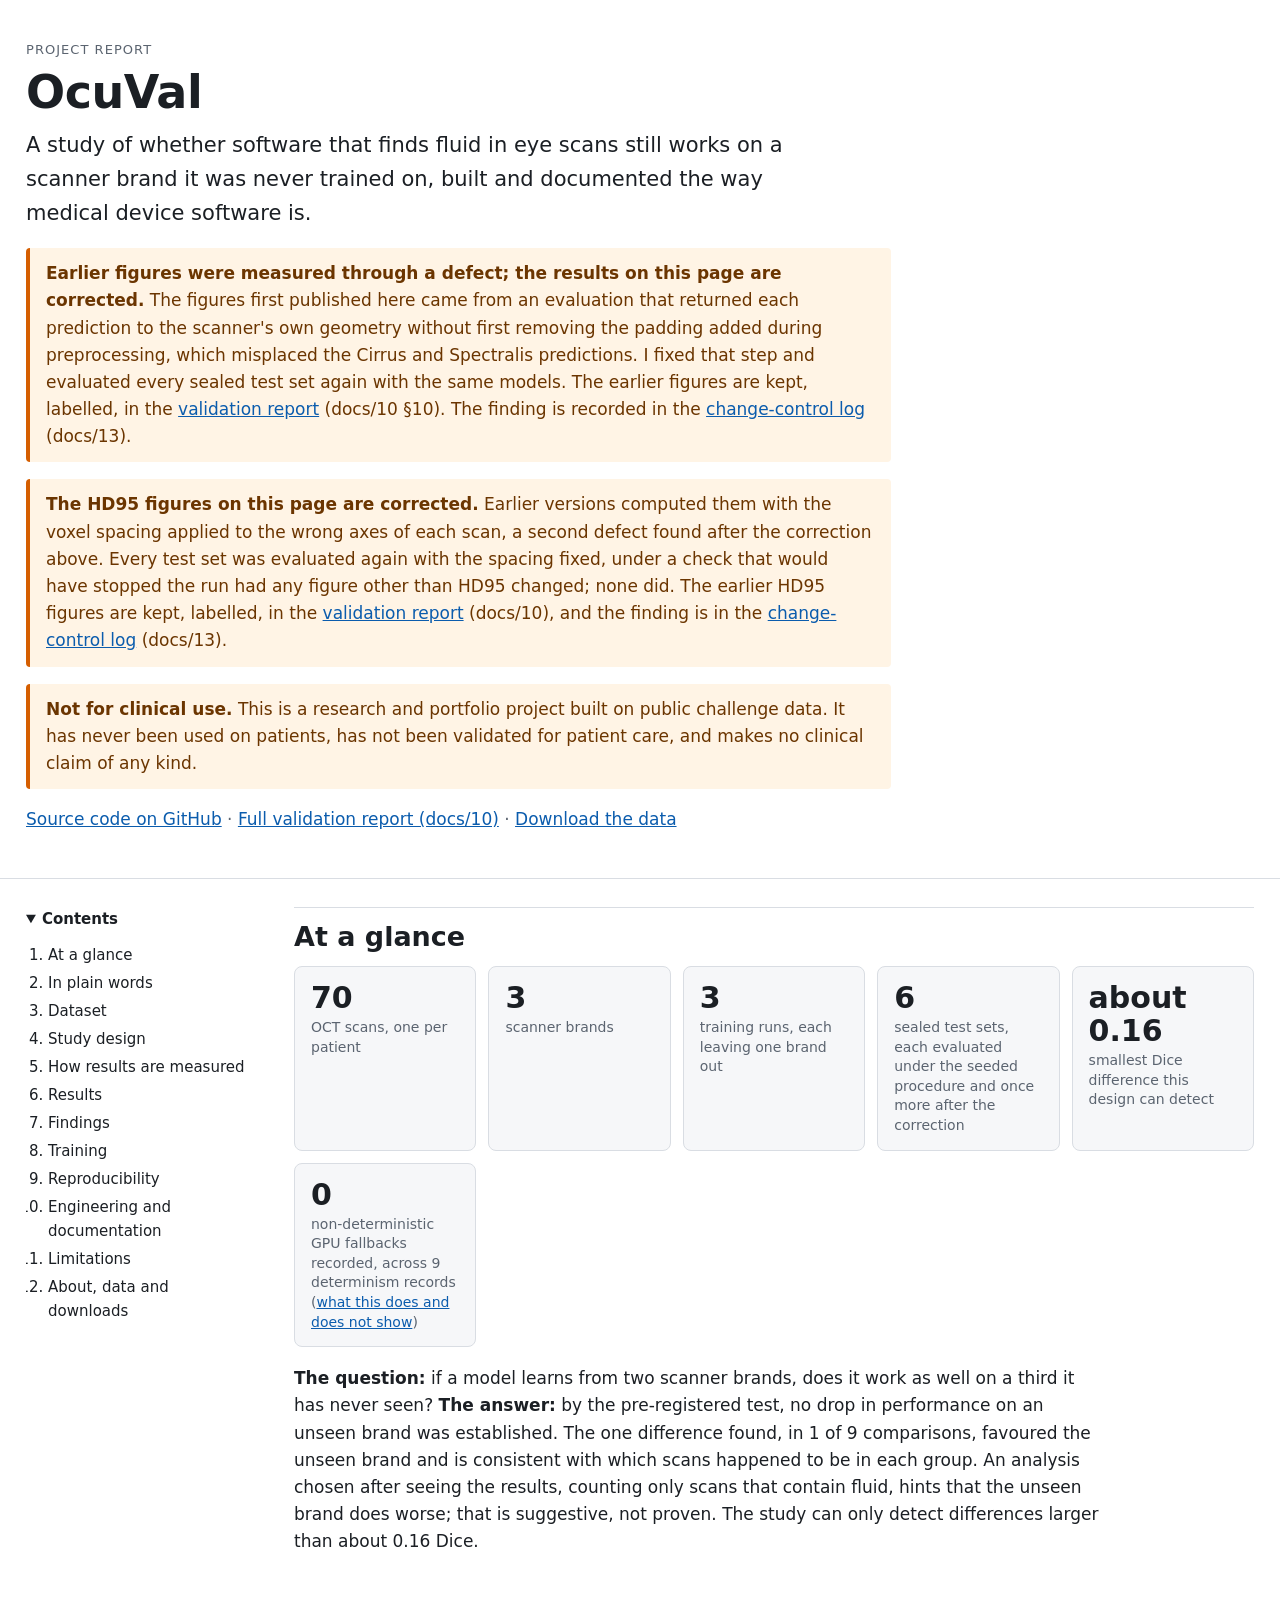
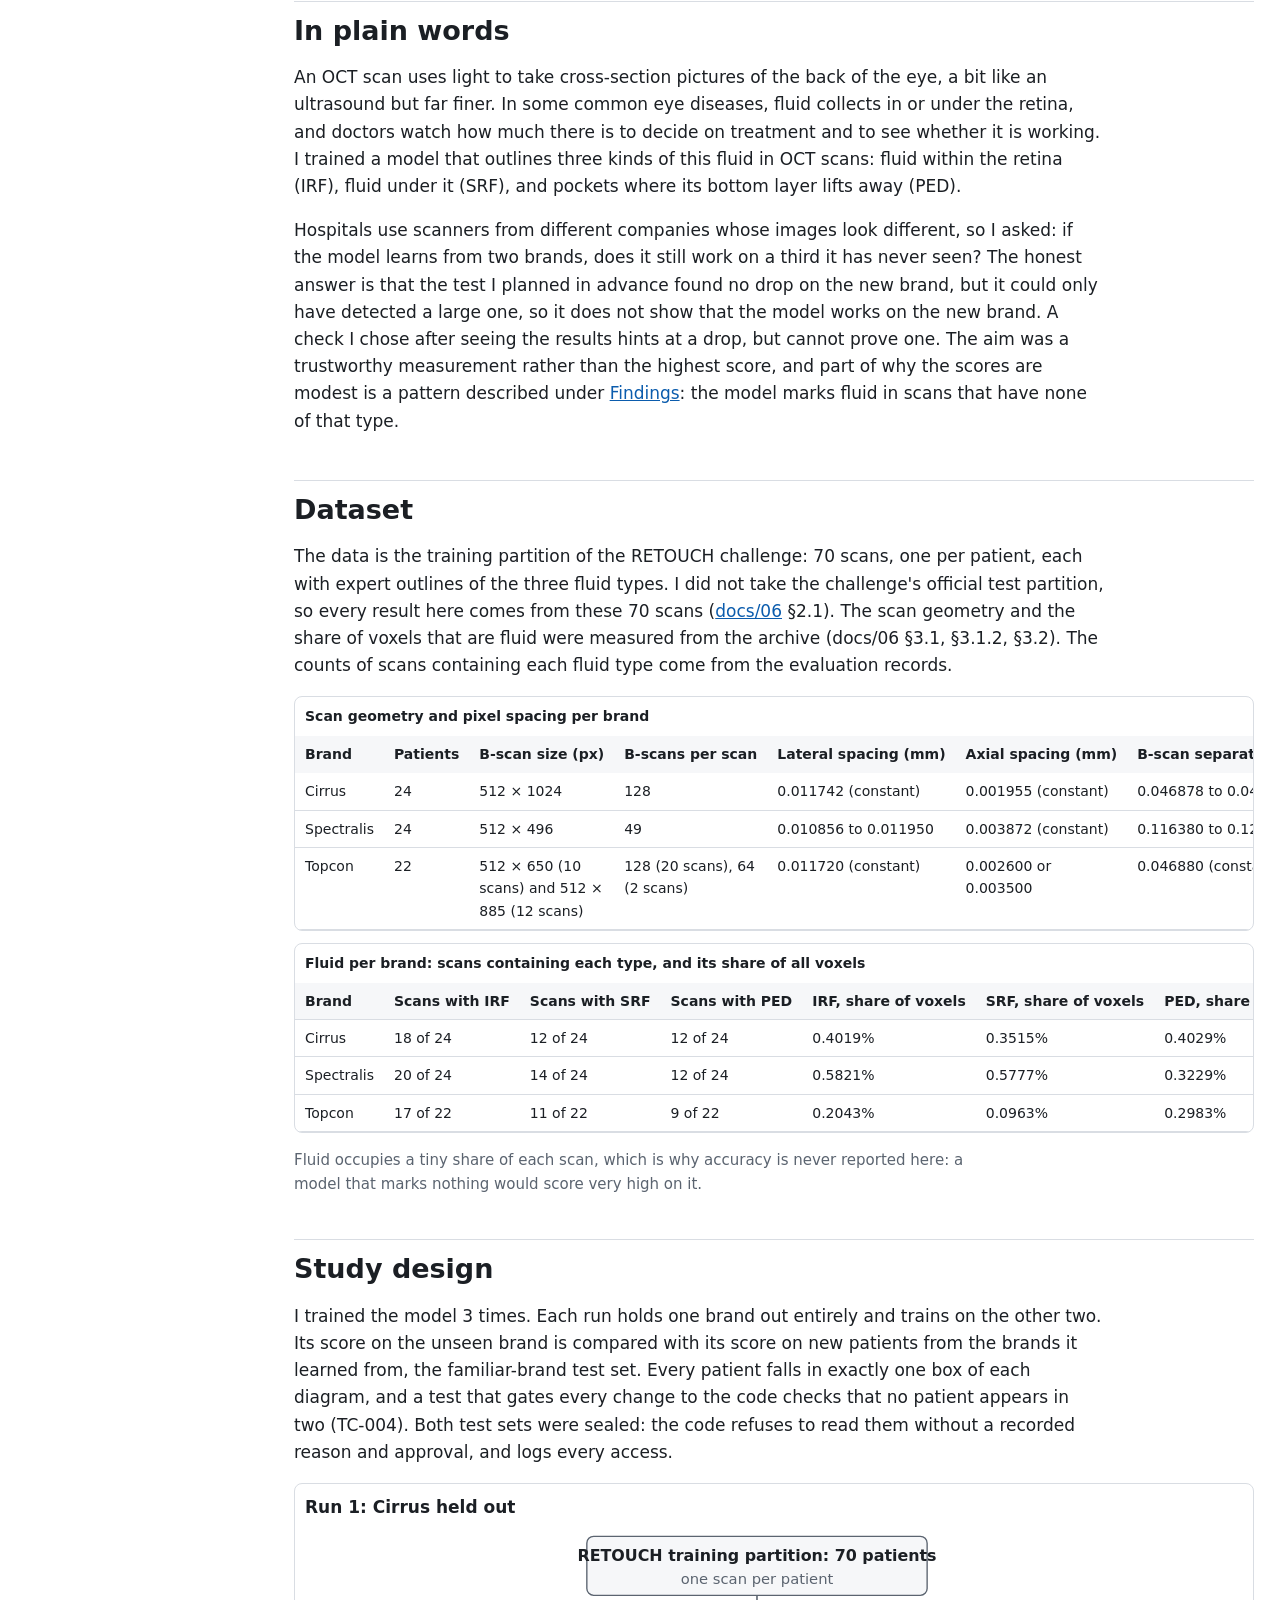
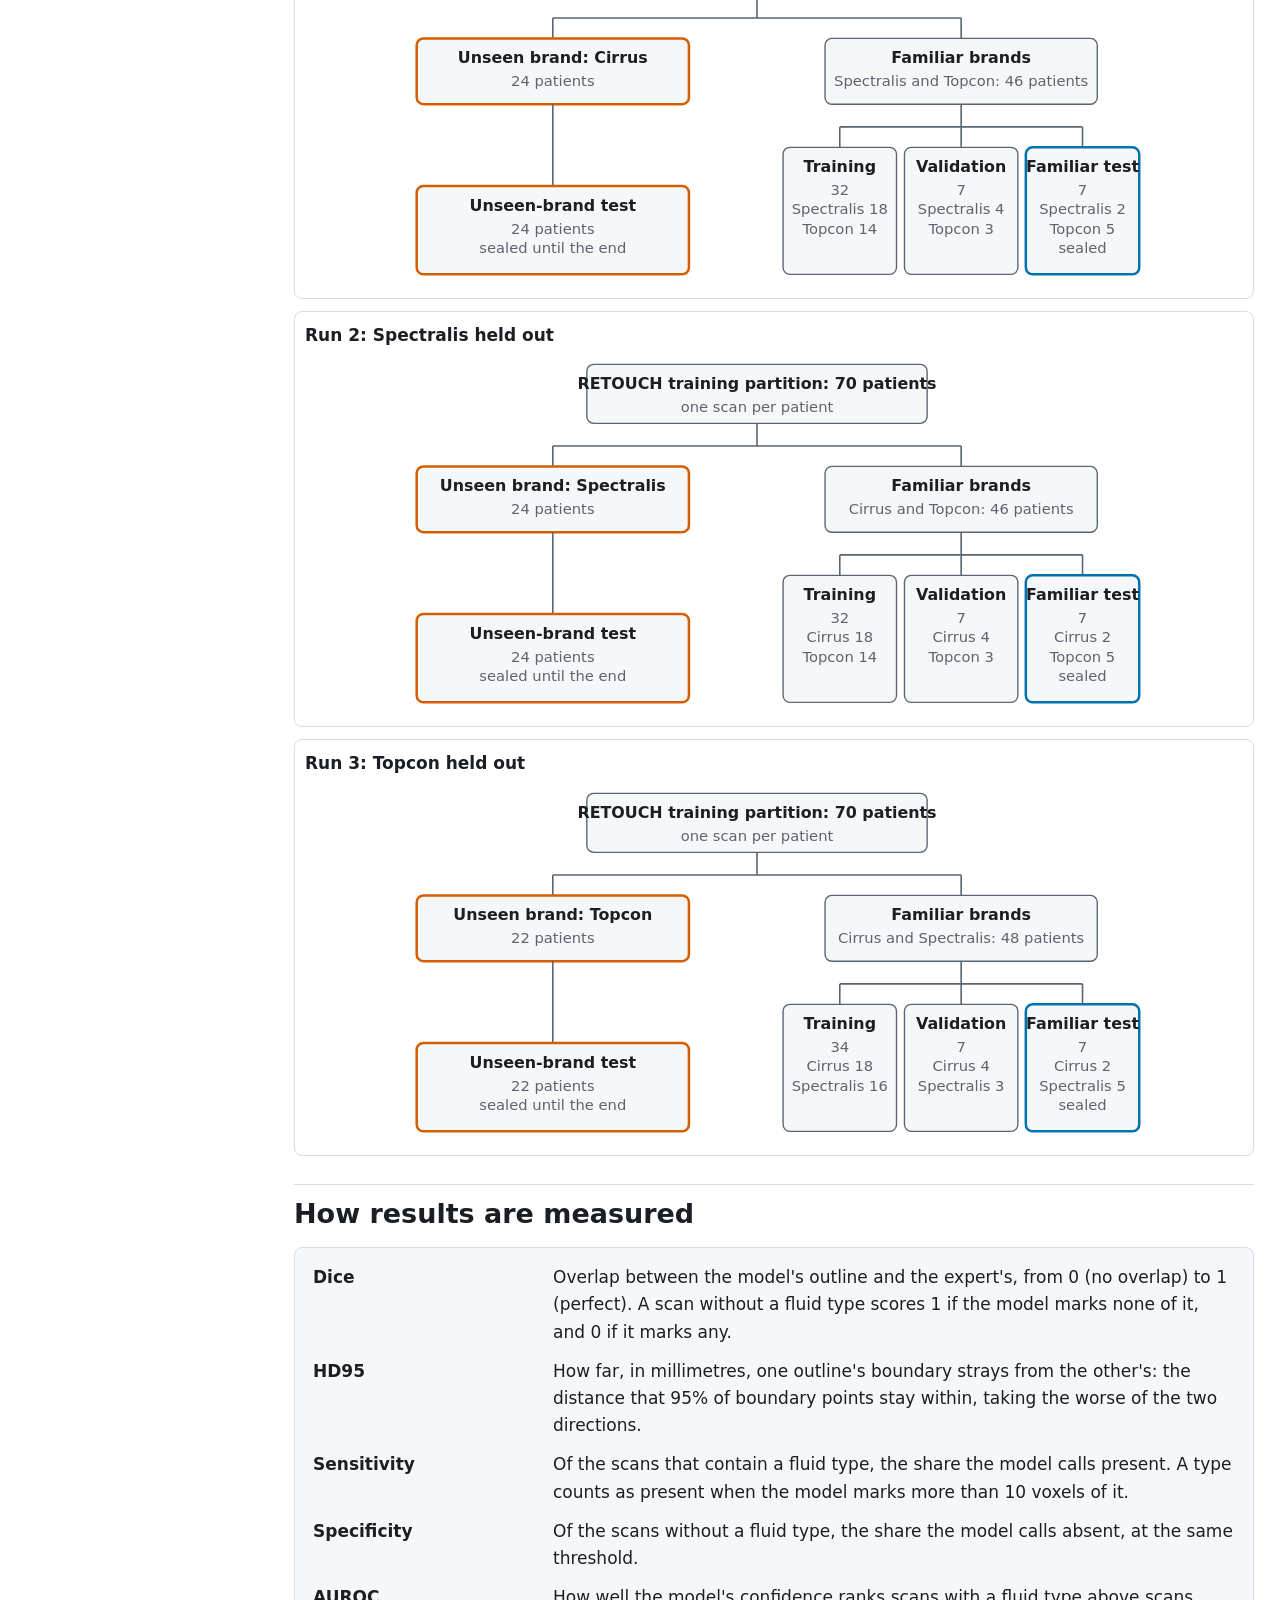
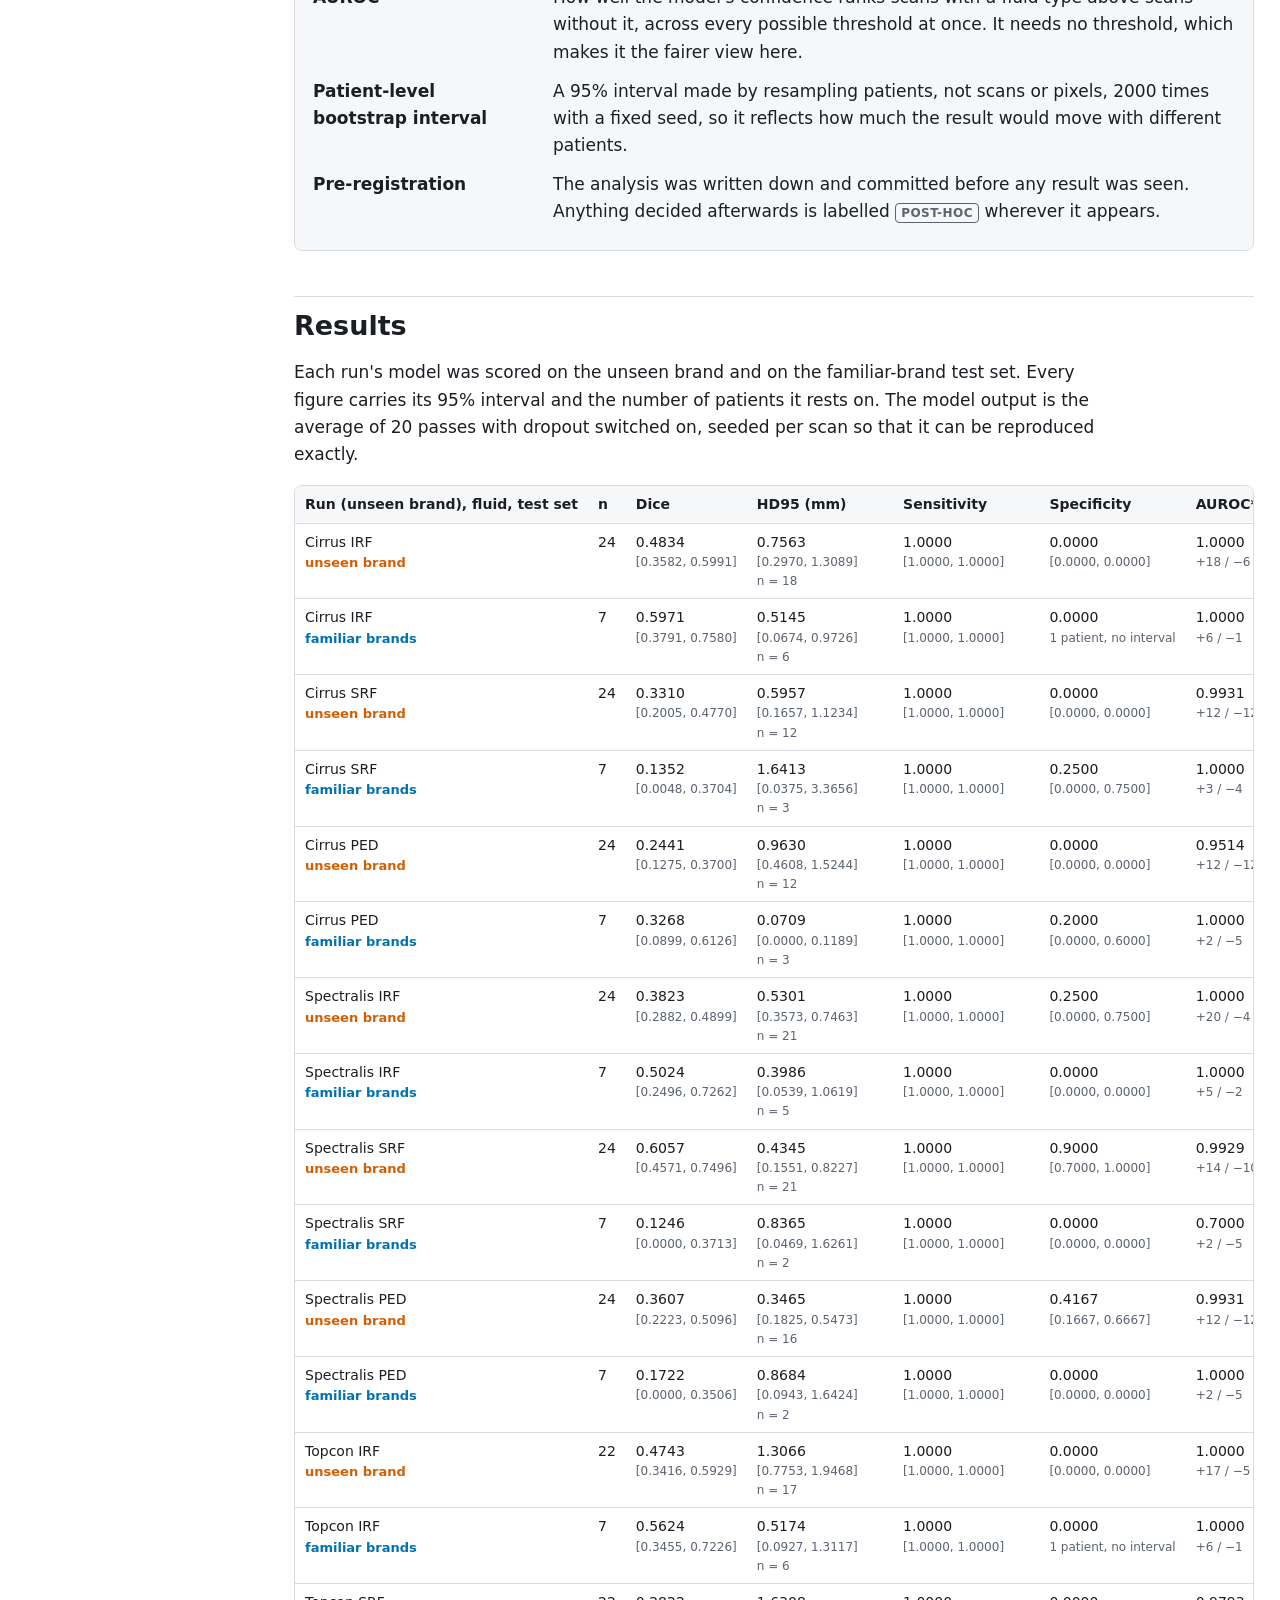
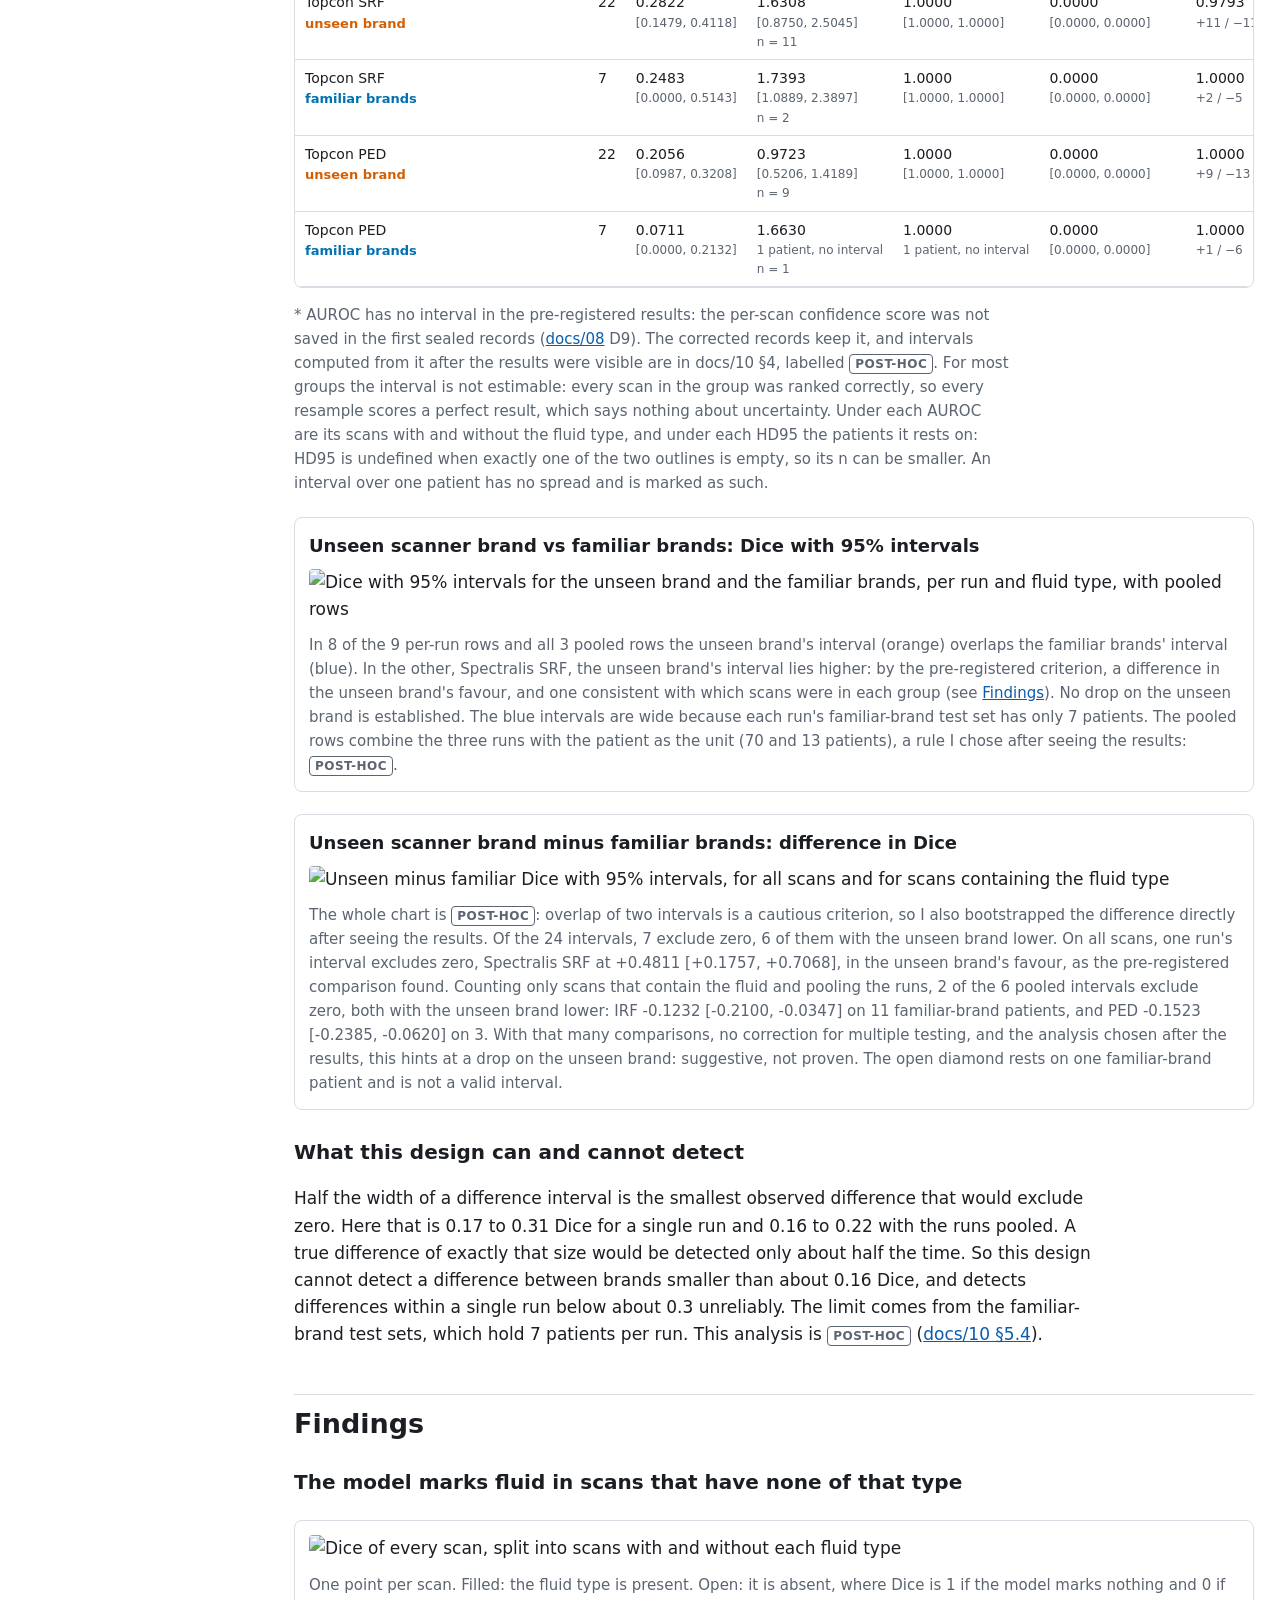
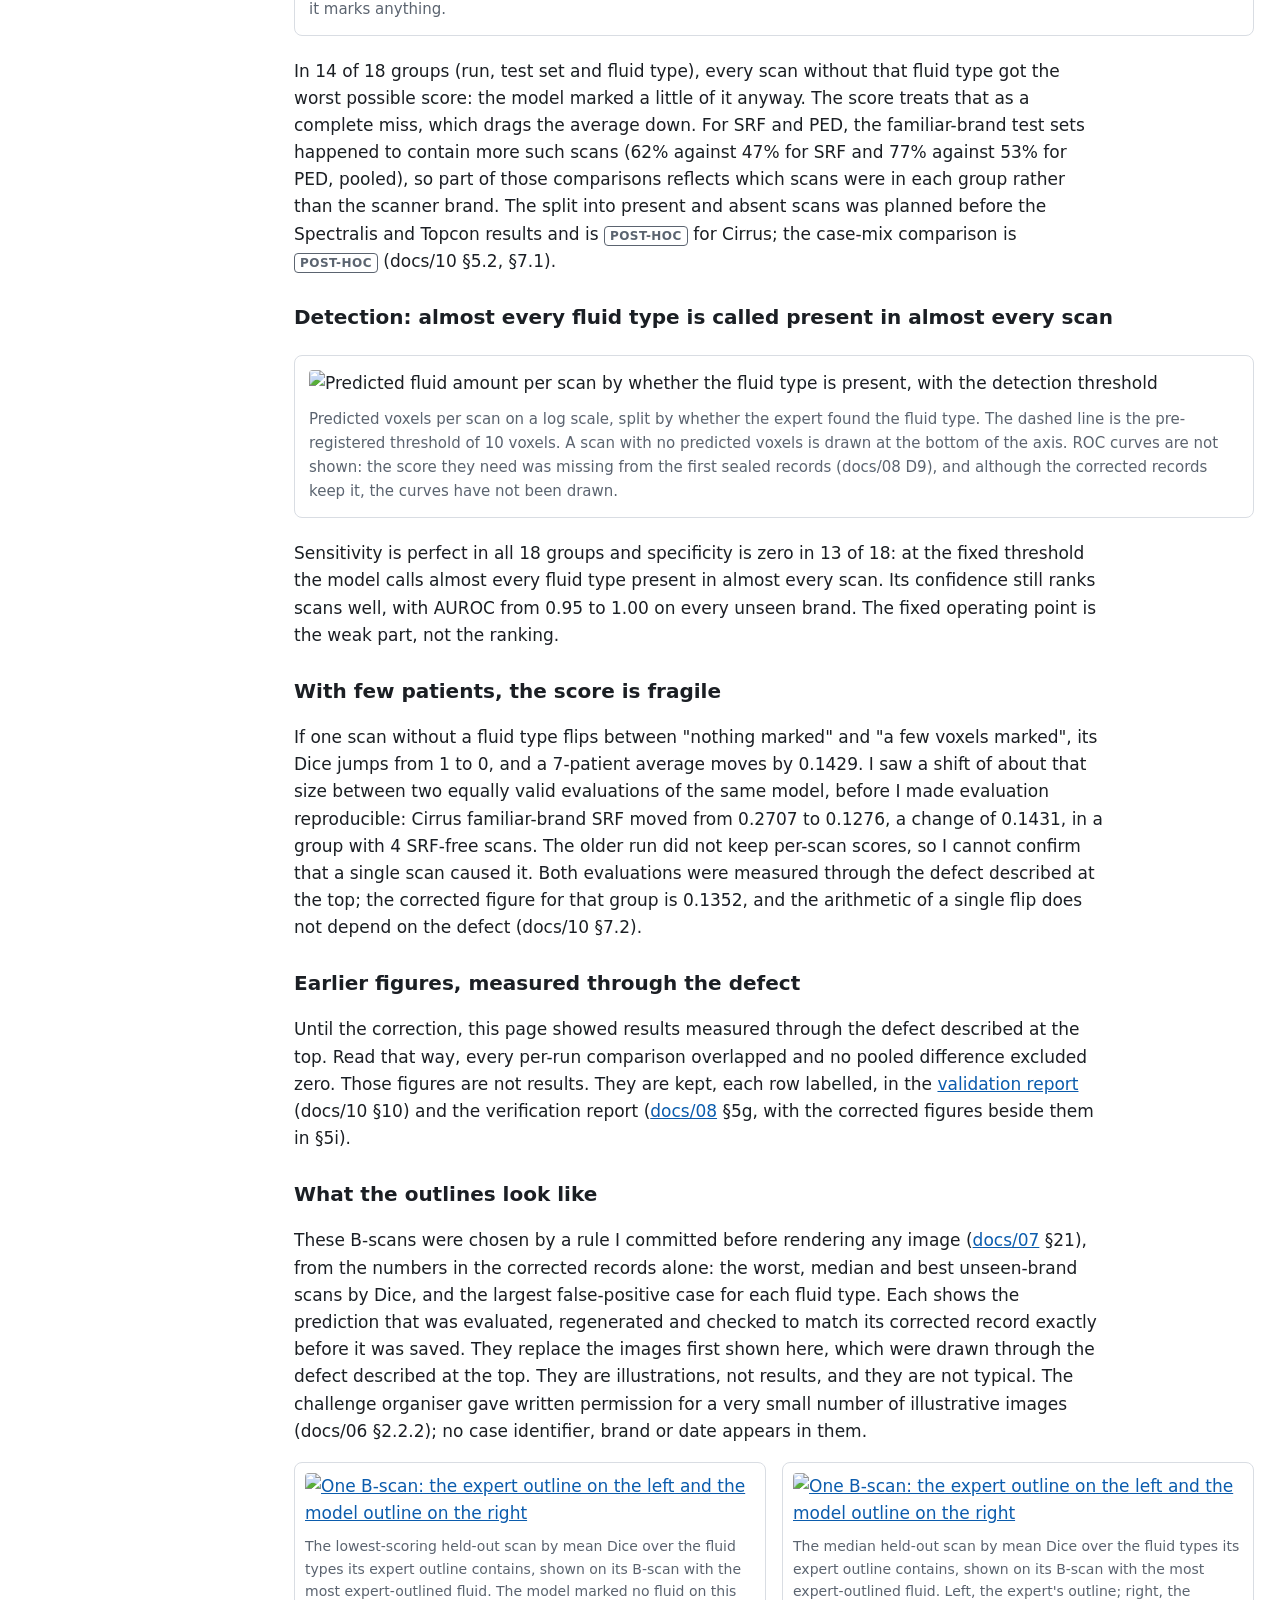
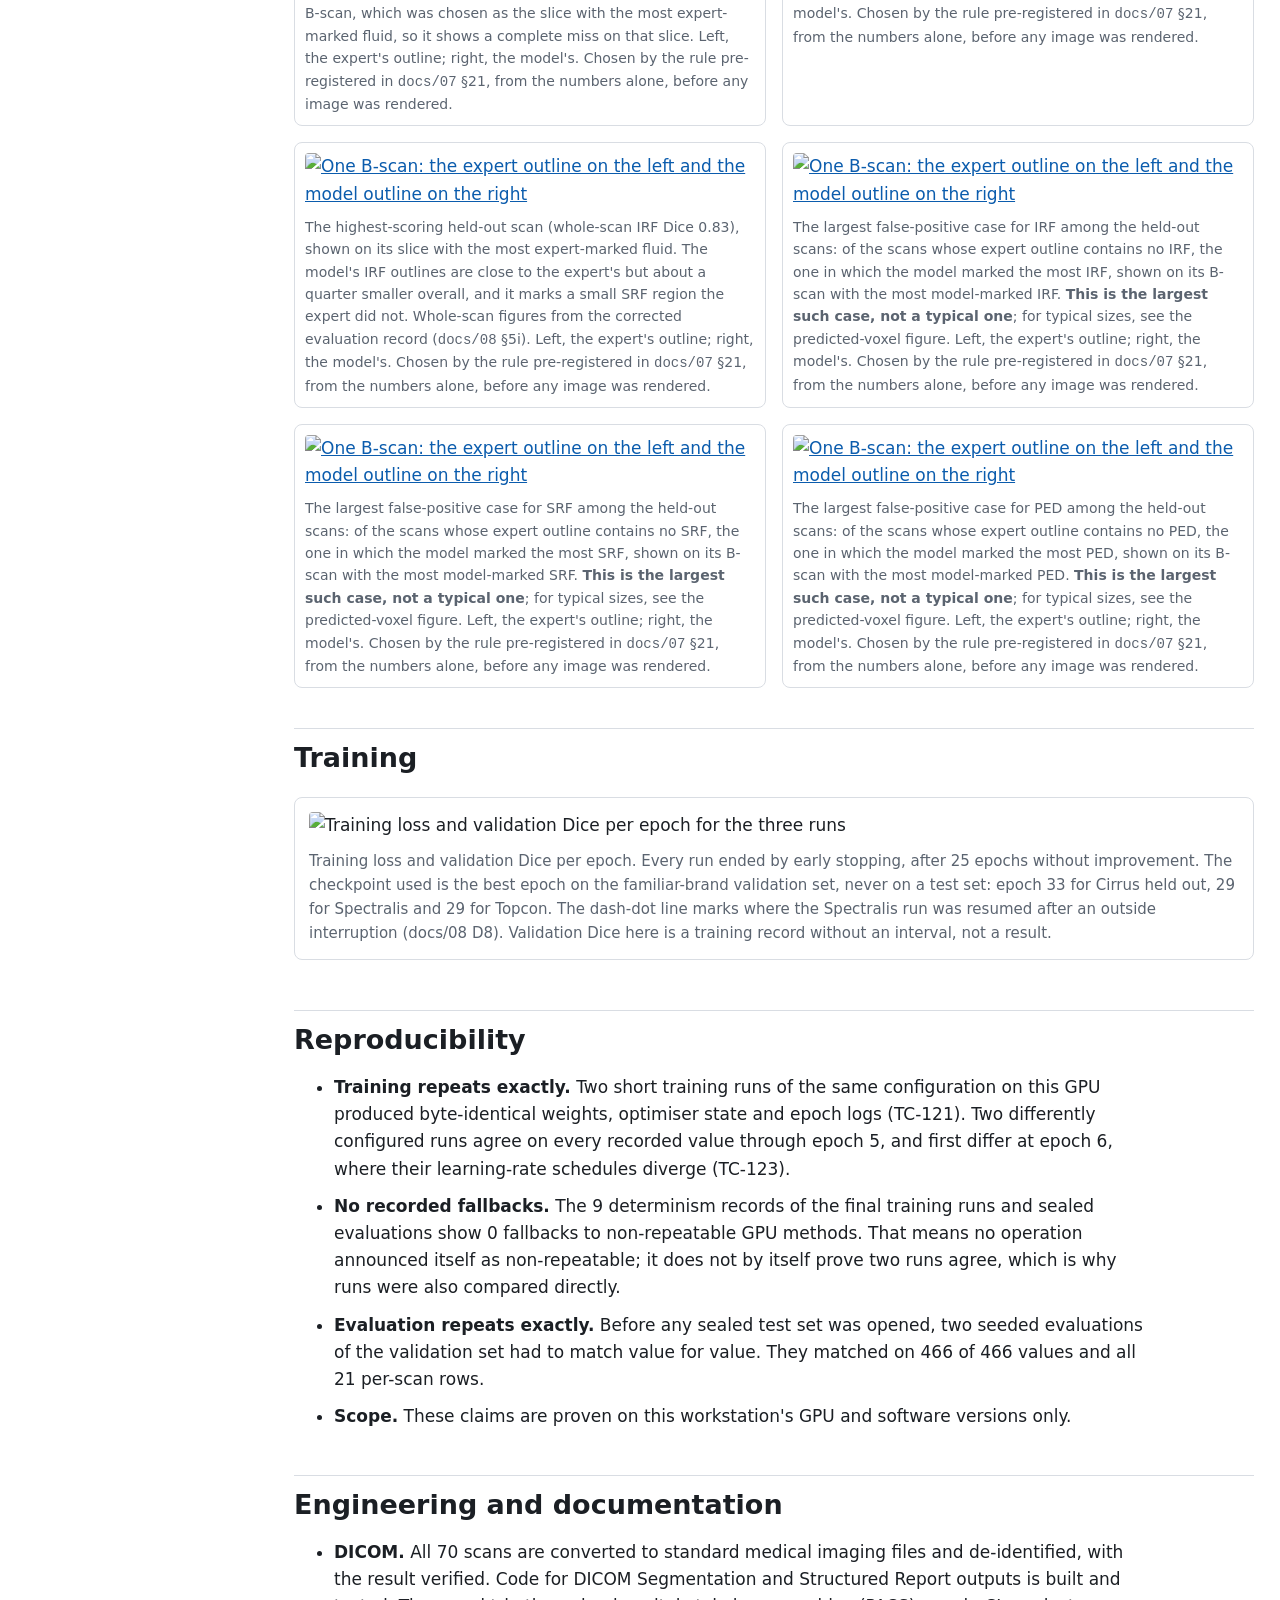
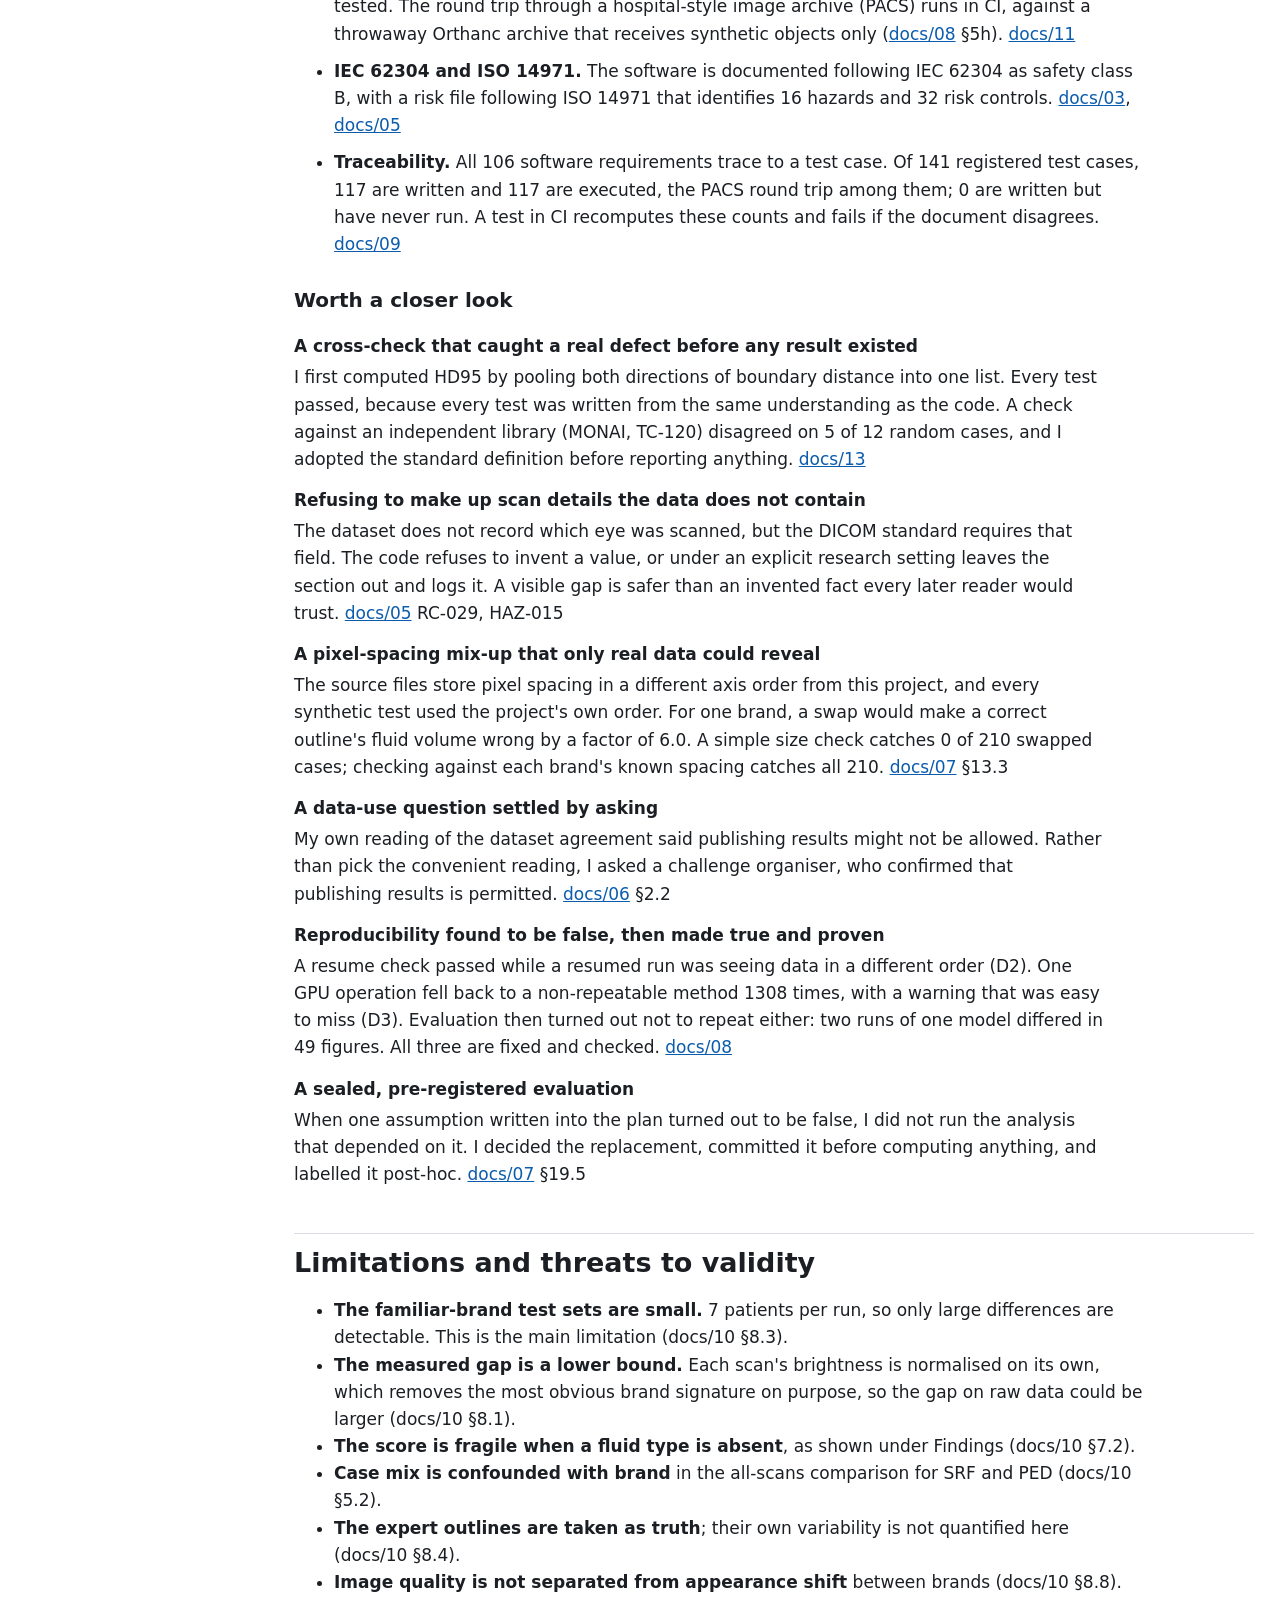
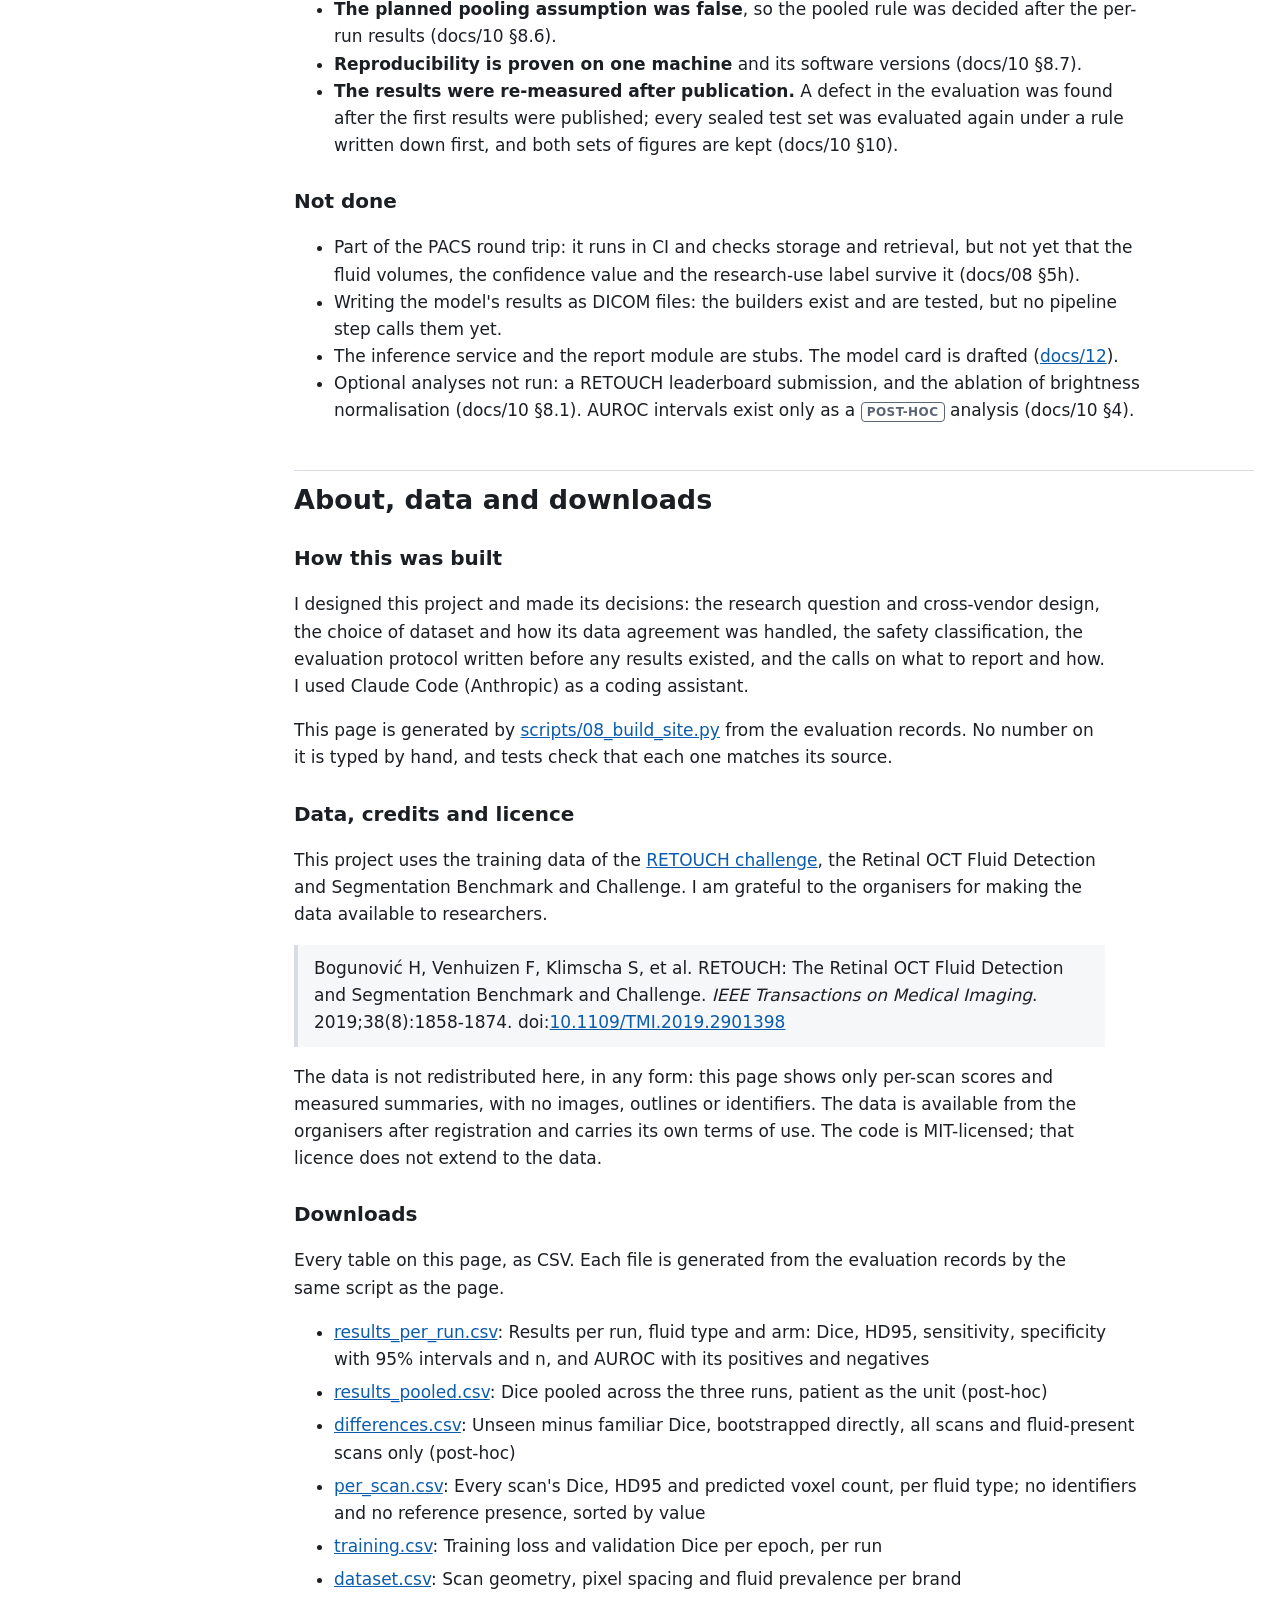
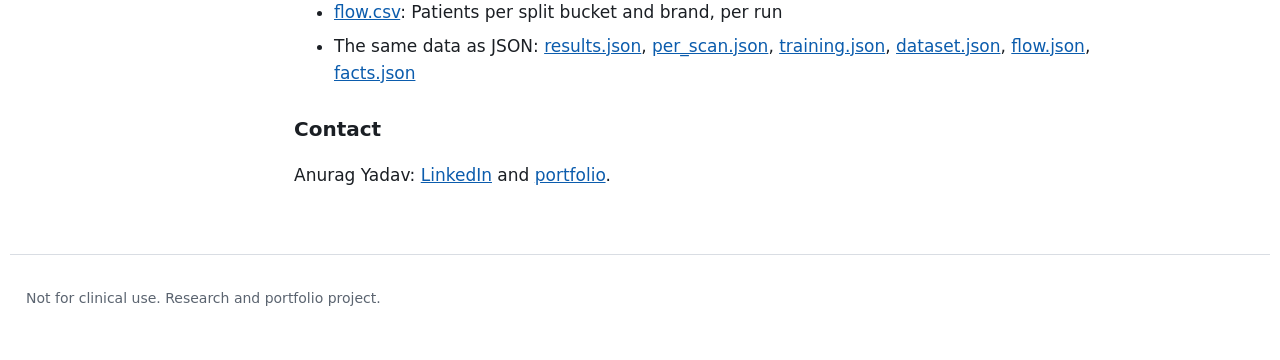
==== commit f2009a2a: "feat(sealed): no sealed access without a dry run; 21.11 B-scans from saved maps SRS-107: the SRS-088" ====
--- a/site/index.html
+++ b/site/index.html
@@ -171,7 +171,7 @@
   <ul class="evidence">
     <li><strong>DICOM.</strong> All 70 scans are converted to standard medical imaging files and de-identified, with the result verified. Code for DICOM Segmentation and Structured Report outputs is built and tested. The round trip through a hospital-style image archive (PACS) runs in CI, against a throwaway Orthanc archive that receives synthetic objects only (<a href="https://github.com/Anurag-YadavIIH/retinal-oct-fluid-segmentation/blob/main/docs/08_vv_report.md">docs/08</a> §5h). <a href="https://github.com/Anurag-YadavIIH/retinal-oct-fluid-segmentation/blob/main/docs/11_dicom_conformance_statement.md">docs/11</a></li>
     <li><strong>IEC 62304 and ISO 14971.</strong> The software is documented following IEC 62304 as safety class B, with a risk file following ISO 14971 that identifies 16 hazards and 32 risk controls. <a href="https://github.com/Anurag-YadavIIH/retinal-oct-fluid-segmentation/blob/main/docs/03_safety_classification.md">docs/03</a>, <a href="https://github.com/Anurag-YadavIIH/retinal-oct-fluid-segmentation/blob/main/docs/05_risk_management_file.md">docs/05</a></li>
-    <li><strong>Traceability.</strong> All 104 software requirements trace to a test case. Of 139 registered test cases, 115 are written and 115 are executed, the PACS round trip among them; 0 are written but have never run. A test in CI recomputes these counts and fails if the document disagrees. <a href="https://github.com/Anurag-YadavIIH/retinal-oct-fluid-segmentation/blob/main/docs/09_traceability_matrix.md">docs/09</a></li>
+    <li><strong>Traceability.</strong> All 106 software requirements trace to a test case. Of 141 registered test cases, 117 are written and 117 are executed, the PACS round trip among them; 0 are written but have never run. A test in CI recomputes these counts and fails if the document disagrees. <a href="https://github.com/Anurag-YadavIIH/retinal-oct-fluid-segmentation/blob/main/docs/09_traceability_matrix.md">docs/09</a></li>
   </ul>
   <h3>Worth a closer look</h3>
   <dl class="closer">
@@ -233,7 +233,7 @@
 
 <footer class="foot wrap"><p>Not for clinical use. Research and portfolio project.</p></footer>
 
-<script id="ocuval-data" type="application/json">{"per_scan":{"fields":["run","arm","vendor","fluid","present","dice","predicted_voxels"],"rows":[{"run":"cirrus","arm":"held_out","vendor":"cirrus","fluid":"IRF","present":true,"dice":0.3175227328581961,"predicted_voxels":3292},{"run":"cirrus","arm":"held_out","vendor":"cirrus","fluid":"IRF","present":true,"dice":0.39914702692042203,"predicted_voxels":25106},{"run":"cirrus","arm":"held_out","vendor":"cirrus","fluid":"IRF","present":true,"dice":0.4148870264853135,"predicted_voxels":422212},{"run":"cirrus","arm":"held_out","vendor":"cirrus","fluid":"IRF","present":true,"dice":0.4183097840575846,"predicted_voxels":110667},{"run":"cirrus","arm":"held_out","vendor":"cirrus","fluid":"IRF","present":true,"dice":0.5754070792830482,"predicted_voxels":24747},{"run":"cirrus","arm":"held_out","vendor":"cirrus","fluid":"IRF","present":true,"dice":0.625015070772347,"predicted_voxels":65404},{"run":"cirrus","arm":"held_out","vendor":"cirrus","fluid":"IRF","present":true,"dice":0.643460235822669,"predicted_voxels":550220},{"run":"cirrus","arm":"held_out","vendor":"cirrus","fluid":"IRF","present":true,"dice":0.6584710296245592,"predicted_voxels":239050},{"run":"cirrus","arm":"held_out","vendor":"cirrus","fluid":"IRF","present":true,"dice":0.6648818994003182,"predicted_voxels":111369},{"run":"cirrus","arm":"held_out","vendor":"cirrus","fluid":"IRF","present":true,"dice":0.6822262934708778,"predicted_voxels":1017646},{"run":"cirrus","arm":"held_out","vendor":"cirrus","fluid":"IRF","present":true,"dice":0.708235974074227,"predicted_voxels":119355},{"run":"cirrus","arm":"held_out","vendor":"cirrus","fluid":"IRF","present":true,"dice":0.7480635183645503,"predicted_voxels":1006771},{"run":"cirrus","arm":"held_out","vendor":"cirrus","fluid":"IRF","present":true,"dice":0.763998777871842,"predicted_voxels":342078},{"run":"cirrus","arm":"held_out","vendor":"cirrus","fluid":"IRF","present":true,"dice":0.7785397326170911,"predicted_voxels":696711},{"run":"cirrus","arm":"held_out","vendor":"cirrus","fluid":"IRF","present":true,"dice":0.7905747957700227,"predicted_voxels":64767},{"run":"cirrus","arm":"held_out","vendor":"cirrus","fluid":"IRF","present":true,"dice":0.7936069497011164,"predicted_voxels":80917},{"run":"cirrus","arm":"held_out","vendor":"cirrus","fluid":"IRF","present":true,"dice":0.8093926338920223,"predicted_voxels":641924},{"run":"cirrus","arm":"held_out","vendor":"cirrus","fluid":"IRF","present":true,"dice":0.8105245444016591,"predicted_voxels":194243},{"run":"cirrus","arm":"held_out","vendor":"cirrus","fluid":"IRF","present":false,"dice":0.0,"predicted_voxels":292},{"run":"cirrus","arm":"held_out","vendor":"cirrus","fluid":"IRF","present":false,"dice":0.0,"predicted_voxels":800},{"run":"cirrus","arm":"held_out","vendor":"cirrus","fluid":"IRF","present":false,"dice":0.0,"predicted_voxels":3654},{"run":"cirrus","arm":"held_out","vendor":"cirrus","fluid":"IRF","present":false,"dice":0.0,"predicted_voxels":17920},{"run":"cirrus","arm":"held_out","vendor":"cirrus","fluid":"IRF","present":false,"dice":0.0,"predicted_voxels":49143},{"run":"cirrus","arm":"held_out","vendor":"cirrus","fluid":"IRF","present":false,"dice":0.0,"predicted_voxels":57088},{"run":"cirrus","arm":"held_out","vendor":"cirrus","fluid":"SRF","present":true,"dice":0.22232490758317514,"predicted_voxels":9828},{"run":"cirrus","arm":"held_out","vendor":"cirrus","fluid":"SRF","present":true,"dice":0.4061759048040876,"predicted_voxels":657572},{"run":"cirrus","arm":"held_out","vendor":"cirrus","fluid":"SRF","present":true,"dice":0.5698847262247838,"predicted_voxels":3962},{"run":"cirrus","arm":"held_out","vendor":"cirrus","fluid":"SRF","present":true,"dice":0.6682632452621386,"predicted_voxels":53837},{"run":"cirrus","arm":"held_out","vendor":"cirrus","fluid":"SRF","present":true,"dice":0.6697767313564016,"predicted_voxels":378608},{"run":"cirrus","arm":"held_out","vendor":"cirrus","fluid":"SRF","present":true,"dice":0.6840260136165024,"predicted_voxels":18445},{"run":"cirrus","arm":"held_out","vendor":"cirrus","fluid":"SRF","present":true,"dice":0.7112655002064321,"predicted_voxels":72221},{"run":"cirrus","arm":"held_out","vendor":"cirrus","fluid":"SRF","present":true,"dice":0.7325974781590966,"predicted_voxels":692879},{"run":"cirrus","arm":"held_out","vendor":"cirrus","fluid":"SRF","present":true,"dice":0.7672511218427047,"predicted_voxels":171126},{"run":"cirrus","arm":"held_out","vendor":"cirrus","fluid":"SRF","present":true,"dice":0.8204305322405451,"predicted_voxels":37433},{"run":"cirrus","arm":"held_out","vendor":"cirrus","fluid":"SRF","present":true,"dice":0.8319381559302549,"predicted_voxels":534771},{"run":"cirrus","arm":"held_out","vendor":"cirrus","fluid":"SRF","present":true,"dice":0.8594272540228267,"predicted_voxels":417878},{"run":"cirrus","arm":"held_out","vendor":"cirrus","fluid":"SRF","present":false,"dice":0.0,"predicted_voxels":32},{"run":"cirrus","arm":"held_out","vendor":"cirrus","fluid":"SRF","present":false,"dice":0.0,"predicted_voxels":268},{"run":"cirrus","arm":"held_out","vendor":"cirrus","fluid":"SRF","present":false,"dice":0.0,"predicted_voxels":893},{"run":"cirrus","arm":"held_out","vendor":"cirrus","fluid":"SRF","present":false,"dice":0.0,"predicted_voxels":1127},{"run":"cirrus","arm":"held_out","vendor":"cirrus","fluid":"SRF","present":false,"dice":0.0,"predicted_voxels":1179},{"run":"cirrus","arm":"held_out","vendor":"cirrus","fluid":"SRF","present":false,"dice":0.0,"predicted_voxels":1408},{"run":"cirrus","arm":"held_out","vendor":"cirrus","fluid":"SRF","present":false,"dice":0.0,"predicted_voxels":1471},{"run":"cirrus","arm":"held_out","vendor":"cirrus","fluid":"SRF","present":false,"dice":0.0,"predicted_voxels":2971},{"run":"cirrus","arm":"held_out","vendor":"cirrus","fluid":"SRF","present":false,"dice":0.0,"predicted_voxels":3213},{"run":"cirrus","arm":"held_out","vendor":"cirrus","fluid":"SRF","present":false,"dice":0.0,"predicted_voxels":4816},{"run":"cirrus","arm":"held_out","vendor":"cirrus","fluid":"SRF","present":false,"dice":0.0,"predicted_voxels":10582},{"run":"cirrus","arm":"held_out","vendor":"cirrus","fluid":"SRF","present":false,"dice":0.0,"predicted_voxels":22549},{"run":"cirrus","arm":"held_out","vendor":"cirrus","fluid":"PED","present":true,"dice":0.0629287205487623,"predicted_voxels":23712},{"run":"cirrus","arm":"held_out","vendor":"cirrus","fluid":"PED","present":true,"dice":0.12976349217488947,"predicted_voxels":9861},{"run":"cirrus","arm":"held_out","vendor":"cirrus","fluid":"PED","present":true,"dice":0.15455505702906205,"predicted_voxels":143561},{"run":"cirrus","arm":"held_out","vendor":"cirrus","fluid":"PED","present":true,"dice":0.1689432316649204,"predicted_voxels":38661},{"run":"cirrus","arm":"held_out","vendor":"cirrus","fluid":"PED","present":true,"dice":0.5614913054774673,"predicted_voxels":120987},{"run":"cirrus","arm":"held_out","vendor":"cirrus","fluid":"PED","present":true,"dice":0.5803530407260679,"predicted_voxels":200510},{"run":"cirrus","arm":"held_out","vendor":"cirrus","fluid":"PED","present":true,"dice":0.5976760949417081,"predicted_voxels":214849},{"run":"cirrus","arm":"held_out","vendor":"cirrus","fluid":"PED","present":true,"dice":0.6657903328350259,"predicted_voxels":48120},{"run":"cirrus","arm":"held_out","vendor":"cirrus","fluid":"PED","present":true,"dice":0.7193809977264706,"predicted_voxels":1886727},{"run":"cirrus","arm":"held_out","vendor":"cirrus","fluid":"PED","present":true,"dice":0.7250038052546419,"predicted_voxels":566999},{"run":"cirrus","arm":"held_out","vendor":"cirrus","fluid":"PED","present":true,"dice":0.7303312796361408,"predicted_voxels":431570},{"run":"cirrus","arm":"held_out","vendor":"cirrus","fluid":"PED","present":true,"dice":0.7627156554518011,"predicted_voxels":588742},{"run":"cirrus","arm":"held_out","vendor":"cirrus","fluid":"PED","present":false,"dice":0.0,"predicted_voxels":529},{"run":"cirrus","arm":"held_out","vendor":"cirrus","fluid":"PED","present":false,"dice":0.0,"predicted_voxels":686},{"run":"cirrus","arm":"held_out","vendor":"cirrus","fluid":"PED","present":false,"dice":0.0,"predicted_voxels":788},{"run":"cirrus","arm":"held_out","vendor":"cirrus","fluid":"PED","present":false,"dice":0.0,"predicted_voxels":1711},{"run":"cirrus","arm":"held_out","vendor":"cirrus","fluid":"PED","present":false,"dice":0.0,"predicted_voxels":1975},{"run":"cirrus","arm":"held_out","vendor":"cirrus","fluid":"PED","present":false,"dice":0.0,"predicted_voxels":3047},{"run":"cirrus","arm":"held_out","vendor":"cirrus","fluid":"PED","present":false,"dice":0.0,"predicted_voxels":3113},{"run":"cirrus","arm":"held_out","vendor":"cirrus","fluid":"PED","present":false,"dice":0.0,"predicted_voxels":6445},{"run":"cirrus","arm":"held_out","vendor":"cirrus","fluid":"PED","present":false,"dice":0.0,"predicted_voxels":10078},{"run":"cirrus","arm":"held_out","vendor":"cirrus","fluid":"PED","present":false,"dice":0.0,"predicted_voxels":16935},{"run":"cirrus","arm":"held_out","vendor":"cirrus","fluid":"PED","present":false,"dice":0.0,"predicted_voxels":18330},{"run":"cirrus","arm":"held_out","vendor":"cirrus","fluid":"PED","present":false,"dice":0.0,"predicted_voxels":39633},{"run":"cirrus","arm":"in_domain","vendor":"spectralis","fluid":"IRF","present":true,"dice":0.59901817286893,"predicted_voxels":41453},{"run":"cirrus","arm":"in_domain","vendor":"spectralis","fluid":"IRF","present":true,"dice":0.7279365302253739,"predicted_voxels":30533},{"run":"cirrus","arm":"in_domain","vendor":"topcon","fluid":"IRF","present":true,"dice":0.6018066873959239,"predicted_voxels":24740},{"run":"cirrus","arm":"in_domain","vendor":"topcon","fluid":"IRF","present":true,"dice":0.6351037309333671,"predicted_voxels":17308},{"run":"cirrus","arm":"in_domain","vendor":"topcon","fluid":"IRF","present":true,"dice":0.7120737581795266,"predicted_voxels":274285},{"run":"cirrus","arm":"in_domain","vendor":"topcon","fluid":"IRF","present":true,"dice":0.903426529325205,"predicted_voxels":93892},{"run":"cirrus","arm":"in_domain","vendor":"topcon","fluid":"IRF","present":false,"dice":0.0,"predicted_voxels":1831},{"run":"cirrus","arm":"in_domain","vendor":"spectralis","fluid":"SRF","present":true,"dice":0.0726686507936508,"predicted_voxels":7525},{"run":"cirrus","arm":"in_domain","vendor":"spectralis","fluid":"SRF","present":false,"dice":0.0,"predicted_voxels":2836},{"run":"cirrus","arm":"in_domain","vendor":"topcon","fluid":"SRF","present":true,"dice":0.03389830508474576,"predicted_voxels":4314},{"run":"cirrus","arm":"in_domain","vendor":"topcon","fluid":"SRF","present":true,"dice":0.8400385027673865,"predicted_voxels":43379},{"run":"cirrus","arm":"in_domain","vendor":"topcon","fluid":"SRF","present":false,"dice":0.0,"predicted_voxels":2},{"run":"cirrus","arm":"in_domain","vendor":"topcon","fluid":"SRF","present":false,"dice":0.0,"predicted_voxels":32},{"run":"cirrus","arm":"in_domain","vendor":"topcon","fluid":"SRF","present":false,"dice":0.0,"predicted_voxels":1266},{"run":"cirrus","arm":"in_domain","vendor":"spectralis","fluid":"PED","present":true,"dice":0.6583505019978982,"predicted_voxels":124804},{"run":"cirrus","arm":"in_domain","vendor":"spectralis","fluid":"PED","present":false,"dice":0.0,"predicted_voxels":440},{"run":"cirrus","arm":"in_domain","vendor":"topcon","fluid":"PED","present":true,"dice":0.6293434985175773,"predicted_voxels":59511},{"run":"cirrus","arm":"in_domain","vendor":"topcon","fluid":"PED","present":false,"dice":0.0,"predicted_voxels":127},{"run":"cirrus","arm":"in_domain","vendor":"topcon","fluid":"PED","present":false,"dice":0.0,"predicted_voxels":875},{"run":"cirrus","arm":"in_domain","vendor":"topcon","fluid":"PED","present":false,"dice":0.0,"predicted_voxels":22533},{"run":"cirrus","arm":"in_domain","vendor":"topcon","fluid":"PED","present":false,"dice":1.0,"predicted_voxels":0},{"run":"spectralis","arm":"held_out","vendor":"spectralis","fluid":"IRF","present":true,"dice":0.0,"predicted_voxels":88},{"run":"spectralis","arm":"held_out","vendor":"spectralis","fluid":"IRF","present":true,"dice":0.10892480674631061,"predicted_voxels":630},{"run":"spectralis","arm":"held_out","vendor":"spectralis","fluid":"IRF","present":true,"dice":0.2009273570324575,"predicted_voxels":263},{"run":"spectralis","arm":"held_out","vendor":"spectralis","fluid":"IRF","present":true,"dice":0.21542079928248725,"predicted_voxels":47282},{"run":"spectralis","arm":"held_out","vendor":"spectralis","fluid":"IRF","present":true,"dice":0.24210676359489702,"predicted_voxels":11318},{"run":"spectralis","arm":"held_out","vendor":"spectralis","fluid":"IRF","present":true,"dice":0.3297691406903474,"predicted_voxels":25490},{"run":"spectralis","arm":"held_out","vendor":"spectralis","fluid":"IRF","present":true,"dice":0.3392096894712148,"predicted_voxels":45178},{"run":"spectralis","arm":"held_out","vendor":"spectralis","fluid":"IRF","present":true,"dice":0.34921018173713586,"predicted_voxels":20326},{"run":"spectralis","arm":"held_out","vendor":"spectralis","fluid":"IRF","present":true,"dice":0.3554930722818915,"predicted_voxels":56654},{"run":"spectralis","arm":"held_out","vendor":"spectralis","fluid":"IRF","present":true,"dice":0.3868835918779165,"predicted_voxels":16359},{"run":"spectralis","arm":"held_out","vendor":"spectralis","fluid":"IRF","present":true,"dice":0.39939931097435294,"predicted_voxels":7522},{"run":"spectralis","arm":"held_out","vendor":"spectralis","fluid":"IRF","present":true,"dice":0.4443146103634459,"predicted_voxels":13886},{"run":"spectralis","arm":"held_out","vendor":"spectralis","fluid":"IRF","present":true,"dice":0.44810883470844537,"predicted_voxels":21339},{"run":"spectralis","arm":"held_out","vendor":"spectralis","fluid":"IRF","present":true,"dice":0.4481562476434658,"predicted_voxels":14202},{"run":"spectralis","arm":"held_out","vendor":"spectralis","fluid":"IRF","present":true,"dice":0.4544439824035368,"predicted_voxels":12215},{"run":"spectralis","arm":"held_out","vendor":"spectralis","fluid":"IRF","present":true,"dice":0.6159752339854377,"predicted_voxels":45124},{"run":"spectralis","arm":"held_out","vendor":"spectralis","fluid":"IRF","present":true,"dice":0.637375023482018,"predicted_voxels":16528},{"run":"spectralis","arm":"held_out","vendor":"spectralis","fluid":"IRF","present":true,"dice":0.661451255969251,"predicted_voxels":36203},{"run":"spectralis","arm":"held_out","vendor":"spectralis","fluid":"IRF","present":true,"dice":0.7121004006488294,"predicted_voxels":116225},{"run":"spectralis","arm":"held_out","vendor":"spectralis","fluid":"IRF","present":true,"dice":0.8260746829868678,"predicted_voxels":37860},{"run":"spectralis","arm":"held_out","vendor":"spectralis","fluid":"IRF","present":false,"dice":0.0,"predicted_voxels":22},{"run":"spectralis","arm":"held_out","vendor":"spectralis","fluid":"IRF","present":false,"dice":0.0,"predicted_voxels":23},{"run":"spectralis","arm":"held_out","vendor":"spectralis","fluid":"IRF","present":false,"dice":0.0,"predicted_voxels":143},{"run":"spectralis","arm":"held_out","vendor":"spectralis","fluid":"IRF","present":false,"dice":1.0,"predicted_voxels":0},{"run":"spectralis","arm":"held_out","vendor":"spectralis","fluid":"SRF","present":true,"dice":0.03576751117734724,"predicted_voxels":132},{"run":"spectralis","arm":"held_out","vendor":"spectralis","fluid":"SRF","present":true,"dice":0.11119565768782022,"predicted_voxels":3627},{"run":"spectralis","arm":"held_out","vendor":"spectralis","fluid":"SRF","present":true,"dice":0.14975453598169494,"predicted_voxels":28442},{"run":"spectralis","arm":"held_out","vendor":"spectralis","fluid":"SRF","present":true,"dice":0.42970371768258164,"predicted_voxels":5767},{"run":"spectralis","arm":"held_out","vendor":"spectralis","fluid":"SRF","present":true,"dice":0.45373306611192854,"predicted_voxels":73522},{"run":"spectralis","arm":"held_out","vendor":"spectralis","fluid":"SRF","present":true,"dice":0.6299884854101722,"predicted_voxels":11462},{"run":"spectralis","arm":"held_out","vendor":"spectralis","fluid":"SRF","present":true,"dice":0.6595343793782779,"predicted_voxels":63216},{"run":"spectralis","arm":"held_out","vendor":"spectralis","fluid":"SRF","present":true,"dice":0.671615470900384,"predicted_voxels":129301},{"run":"spectralis","arm":"held_out","vendor":"spectralis","fluid":"SRF","present":true,"dice":0.6818538141320214,"predicted_voxels":51295},{"run":"spectralis","arm":"held_out","vendor":"spectralis","fluid":"SRF","present":true,"dice":0.6906241680662326,"predicted_voxels":108831},{"run":"spectralis","arm":"held_out","vendor":"spectralis","fluid":"SRF","present":true,"dice":0.7183114524952209,"predicted_voxels":193355},{"run":"spectralis","arm":"held_out","vendor":"spectralis","fluid":"SRF","present":true,"dice":0.7222415448183753,"predicted_voxels":26134},{"run":"spectralis","arm":"held_out","vendor":"spectralis","fluid":"SRF","present":true,"dice":0.7752039151712887,"predicted_voxels":3911},{"run":"spectralis","arm":"held_out","vendor":"spectralis","fluid":"SRF","present":true,"dice":0.8070977029479878,"predicted_voxels":13337},{"run":"spectralis","arm":"held_out","vendor":"spectralis","fluid":"SRF","present":false,"dice":0.0,"predicted_voxels":1},{"run":"spectralis","arm":"held_out","vendor":"spectralis","fluid":"SRF","present":false,"dice":0.0,"predicted_voxels":4},{"run":"spectralis","arm":"held_out","vendor":"spectralis","fluid":"SRF","present":false,"dice":0.0,"predicted_voxels":561},{"run":"spectralis","arm":"held_out","vendor":"spectralis","fluid":"SRF","present":false,"dice":1.0,"predicted_voxels":0},{"run":"spectralis","arm":"held_out","vendor":"spectralis","fluid":"SRF","present":false,"dice":1.0,"predicted_voxels":0},{"run":"spectralis","arm":"held_out","vendor":"spectralis","fluid":"SRF","present":false,"dice":1.0,"predicted_voxels":0},{"run":"spectralis","arm":"held_out","vendor":"spectralis","fluid":"SRF","present":false,"dice":1.0,"predicted_voxels":0},{"run":"spectralis","arm":"held_out","vendor":"spectralis","fluid":"SRF","present":false,"dice":1.0,"predicted_voxels":0},{"run":"spectralis","arm":"held_out","vendor":"spectralis","fluid":"SRF","present":false,"dice":1.0,"predicted_voxels":0},{"run":"spectralis","arm":"held_out","vendor":"spectralis","fluid":"SRF","present":false,"dice":1.0,"predicted_voxels":0},{"run":"spectralis","arm":"held_out","vendor":"spectralis","fluid":"PED","present":true,"dice":0.09675542516185737,"predicted_voxels":16005},{"run":"spectralis","arm":"held_out","vendor":"spectralis","fluid":"PED","present":true,"dice":0.2691065662002153,"predicted_voxels":2792},{"run":"spectralis","arm":"held_out","vendor":"spectralis","fluid":"PED","present":true,"dice":0.27672051475966725,"predicted_voxels":13569},{"run":"spectralis","arm":"held_out","vendor":"spectralis","fluid":"PED","present":true,"dice":0.2833435156900861,"predicted_voxels":17100},{"run":"spectralis","arm":"held_out","vendor":"spectralis","fluid":"PED","present":true,"dice":0.3027590135916009,"predicted_voxels":3315},{"run":"spectralis","arm":"held_out","vendor":"spectralis","fluid":"PED","present":true,"dice":0.3254805131929315,"predicted_voxels":19387},{"run":"spectralis","arm":"held_out","vendor":"spectralis","fluid":"PED","present":true,"dice":0.35150498905941,"predicted_voxels":53932},{"run":"spectralis","arm":"held_out","vendor":"spectralis","fluid":"PED","present":true,"dice":0.3699968834869329,"predicted_voxels":21459},{"run":"spectralis","arm":"held_out","vendor":"spectralis","fluid":"PED","present":true,"dice":0.3710329108678385,"predicted_voxels":15351},{"run":"spectralis","arm":"held_out","vendor":"spectralis","fluid":"PED","present":true,"dice":0.5678909476300114,"predicted_voxels":43979},{"run":"spectralis","arm":"held_out","vendor":"spectralis","fluid":"PED","present":true,"dice":0.6404602702437968,"predicted_voxels":66289},{"run":"spectralis","arm":"held_out","vendor":"spectralis","fluid":"PED","present":true,"dice":0.8027291037260825,"predicted_voxels":89350},{"run":"spectralis","arm":"held_out","vendor":"spectralis","fluid":"PED","present":false,"dice":0.0,"predicted_voxels":10},{"run":"spectralis","arm":"held_out","vendor":"spectralis","fluid":"PED","present":false,"dice":0.0,"predicted_voxels":23},{"run":"spectralis","arm":"held_out","vendor":"spectralis","fluid":"PED","present":false,"dice":0.0,"predicted_voxels":52},{"run":"spectralis","arm":"held_out","vendor":"spectralis","fluid":"PED","present":false,"dice":0.0,"predicted_voxels":69},{"run":"spectralis","arm":"held_out","vendor":"spectralis","fluid":"PED","present":false,"dice":0.0,"predicted_voxels":101},{"run":"spectralis","arm":"held_out","vendor":"spectralis","fluid":"PED","present":false,"dice":0.0,"predicted_voxels":143},{"run":"spectralis","arm":"held_out","vendor":"spectralis","fluid":"PED","present":false,"dice":0.0,"predicted_voxels":283},{"run":"spectralis","arm":"held_out","vendor":"spectralis","fluid":"PED","present":false,"dice":0.0,"predicted_voxels":903},{"run":"spectralis","arm":"held_out","vendor":"spectralis","fluid":"PED","present":false,"dice":1.0,"predicted_voxels":0},{"run":"spectralis","arm":"held_out","vendor":"spectralis","fluid":"PED","present":false,"dice":1.0,"predicted_voxels":0},{"run":"spectralis","arm":"held_out","vendor":"spectralis","fluid":"PED","present":false,"dice":1.0,"predicted_voxels":0},{"run":"spectralis","arm":"held_out","vendor":"spectralis","fluid":"PED","present":false,"dice":1.0,"predicted_voxels":0},{"run":"spectralis","arm":"in_domain","vendor":"cirrus","fluid":"IRF","present":true,"dice":0.6892476162289449,"predicted_voxels":724261},{"run":"spectralis","arm":"in_domain","vendor":"cirrus","fluid":"IRF","present":false,"dice":0.0,"predicted_voxels":3571},{"run":"spectralis","arm":"in_domain","vendor":"topcon","fluid":"IRF","present":true,"dice":0.5823542772191365,"predicted_voxels":18405},{"run":"spectralis","arm":"in_domain","vendor":"topcon","fluid":"IRF","present":true,"dice":0.6599083460630468,"predicted_voxels":36092},{"run":"spectralis","arm":"in_domain","vendor":"topcon","fluid":"IRF","present":true,"dice":0.7077018402218747,"predicted_voxels":301924},{"run":"spectralis","arm":"in_domain","vendor":"topcon","fluid":"IRF","present":true,"dice":0.8774400034368136,"predicted_voxels":89831},{"run":"spectralis","arm":"in_domain","vendor":"topcon","fluid":"IRF","present":false,"dice":0.0,"predicted_voxels":2160},{"run":"spectralis","arm":"in_domain","vendor":"cirrus","fluid":"SRF","present":false,"dice":0.0,"predicted_voxels":26759},{"run":"spectralis","arm":"in_domain","vendor":"cirrus","fluid":"SRF","present":false,"dice":0.0,"predicted_voxels":119990},{"run":"spectralis","arm":"in_domain","vendor":"topcon","fluid":"SRF","present":true,"dice":0.008687460749424326,"predicted_voxels":18820},{"run":"spectralis","arm":"in_domain","vendor":"topcon","fluid":"SRF","present":true,"dice":0.8633608925991331,"predicted_voxels":51621},{"run":"spectralis","arm":"in_domain","vendor":"topcon","fluid":"SRF","present":false,"dice":0.0,"predicted_voxels":27},{"run":"spectralis","arm":"in_domain","vendor":"topcon","fluid":"SRF","present":false,"dice":0.0,"predicted_voxels":446},{"run":"spectralis","arm":"in_domain","vendor":"topcon","fluid":"SRF","present":false,"dice":0.0,"predicted_voxels":3103},{"run":"spectralis","arm":"in_domain","vendor":"cirrus","fluid":"PED","present":true,"dice":0.5918472459635582,"predicted_voxels":65693},{"run":"spectralis","arm":"in_domain","vendor":"cirrus","fluid":"PED","present":false,"dice":0.0,"predicted_voxels":20354},{"run":"spectralis","arm":"in_domain","vendor":"topcon","fluid":"PED","present":true,"dice":0.6135024991591249,"predicted_voxels":69304},{"run":"spectralis","arm":"in_domain","vendor":"topcon","fluid":"PED","present":false,"dice":0.0,"predicted_voxels":17},{"run":"spectralis","arm":"in_domain","vendor":"topcon","fluid":"PED","present":false,"dice":0.0,"predicted_voxels":262},{"run":"spectralis","arm":"in_domain","vendor":"topcon","fluid":"PED","present":false,"dice":0.0,"predicted_voxels":1536},{"run":"spectralis","arm":"in_domain","vendor":"topcon","fluid":"PED","present":false,"dice":0.0,"predicted_voxels":61693},{"run":"topcon","arm":"held_out","vendor":"topcon","fluid":"IRF","present":true,"dice":0.04949545682845532,"predicted_voxels":21128},{"run":"topcon","arm":"held_out","vendor":"topcon","fluid":"IRF","present":true,"dice":0.40115606936416187,"predicted_voxels":91319},{"run":"topcon","arm":"held_out","vendor":"topcon","fluid":"IRF","present":true,"dice":0.41472114420267736,"predicted_voxels":84639},{"run":"topcon","arm":"held_out","vendor":"topcon","fluid":"IRF","present":true,"dice":0.5397804283003524,"predicted_voxels":62068},{"run":"topcon","arm":"held_out","vendor":"topcon","fluid":"IRF","present":true,"dice":0.5624497422070858,"predicted_voxels":74287},{"run":"topcon","arm":"held_out","vendor":"topcon","fluid":"IRF","present":true,"dice":0.5813798534132897,"predicted_voxels":155267},{"run":"topcon","arm":"held_out","vendor":"topcon","fluid":"IRF","present":true,"dice":0.5877734890911511,"predicted_voxels":226448},{"run":"topcon","arm":"held_out","vendor":"topcon","fluid":"IRF","present":true,"dice":0.6675584183069753,"predicted_voxels":54068},{"run":"topcon","arm":"held_out","vendor":"topcon","fluid":"IRF","present":true,"dice":0.6724828995900469,"predicted_voxels":53774},{"run":"topcon","arm":"held_out","vendor":"topcon","fluid":"IRF","present":true,"dice":0.6732930910455697,"predicted_voxels":282783},{"run":"topcon","arm":"held_out","vendor":"topcon","fluid":"IRF","present":true,"dice":0.6775148725784664,"predicted_voxels":400588},{"run":"topcon","arm":"held_out","vendor":"topcon","fluid":"IRF","present":true,"dice":0.7019393753228802,"predicted_voxels":425944},{"run":"topcon","arm":"held_out","vendor":"topcon","fluid":"IRF","present":true,"dice":0.7592111845011849,"predicted_voxels":142080},{"run":"topcon","arm":"held_out","vendor":"topcon","fluid":"IRF","present":true,"dice":0.770293006524245,"predicted_voxels":391280},{"run":"topcon","arm":"held_out","vendor":"topcon","fluid":"IRF","present":true,"dice":0.7805998706478388,"predicted_voxels":156746},{"run":"topcon","arm":"held_out","vendor":"topcon","fluid":"IRF","present":true,"dice":0.7963778756730299,"predicted_voxels":83396},{"run":"topcon","arm":"held_out","vendor":"topcon","fluid":"IRF","present":true,"dice":0.7978908695060553,"predicted_voxels":80749},{"run":"topcon","arm":"held_out","vendor":"topcon","fluid":"IRF","present":false,"dice":0.0,"predicted_voxels":4178},{"run":"topcon","arm":"held_out","vendor":"topcon","fluid":"IRF","present":false,"dice":0.0,"predicted_voxels":6359},{"run":"topcon","arm":"held_out","vendor":"topcon","fluid":"IRF","present":false,"dice":0.0,"predicted_voxels":40668},{"run":"topcon","arm":"held_out","vendor":"topcon","fluid":"IRF","present":false,"dice":0.0,"predicted_voxels":52656},{"run":"topcon","arm":"held_out","vendor":"topcon","fluid":"IRF","present":false,"dice":0.0,"predicted_voxels":55367},{"run":"topcon","arm":"held_out","vendor":"topcon","fluid":"SRF","present":true,"dice":0.007903936768505851,"predicted_voxels":12870},{"run":"topcon","arm":"held_out","vendor":"topcon","fluid":"SRF","present":true,"dice":0.2654764073601749,"predicted_voxels":46677},{"run":"topcon","arm":"held_out","vendor":"topcon","fluid":"SRF","present":true,"dice":0.5053262198904624,"predicted_voxels":194029},{"run":"topcon","arm":"held_out","vendor":"topcon","fluid":"SRF","present":true,"dice":0.5230644507498987,"predicted_voxels":8780},{"run":"topcon","arm":"held_out","vendor":"topcon","fluid":"SRF","present":true,"dice":0.5825361286383065,"predicted_voxels":33164},{"run":"topcon","arm":"held_out","vendor":"topcon","fluid":"SRF","present":true,"dice":0.5849906674390165,"predicted_voxels":17613},{"run":"topcon","arm":"held_out","vendor":"topcon","fluid":"SRF","present":true,"dice":0.6864913329348475,"predicted_voxels":3738},{"run":"topcon","arm":"held_out","vendor":"topcon","fluid":"SRF","present":true,"dice":0.7042352211037001,"predicted_voxels":146464},{"run":"topcon","arm":"held_out","vendor":"topcon","fluid":"SRF","present":true,"dice":0.7328666357865543,"predicted_voxels":298032},{"run":"topcon","arm":"held_out","vendor":"topcon","fluid":"SRF","present":true,"dice":0.7713742633269761,"predicted_voxels":325528},{"run":"topcon","arm":"held_out","vendor":"topcon","fluid":"SRF","present":true,"dice":0.8438061041292639,"predicted_voxels":57230},{"run":"topcon","arm":"held_out","vendor":"topcon","fluid":"SRF","present":false,"dice":0.0,"predicted_voxels":68},{"run":"topcon","arm":"held_out","vendor":"topcon","fluid":"SRF","present":false,"dice":0.0,"predicted_voxels":762},{"run":"topcon","arm":"held_out","vendor":"topcon","fluid":"SRF","present":false,"dice":0.0,"predicted_voxels":854},{"run":"topcon","arm":"held_out","vendor":"topcon","fluid":"SRF","present":false,"dice":0.0,"predicted_voxels":4005},{"run":"topcon","arm":"held_out","vendor":"topcon","fluid":"SRF","present":false,"dice":0.0,"predicted_voxels":4179},{"run":"topcon","arm":"held_out","vendor":"topcon","fluid":"SRF","present":false,"dice":0.0,"predicted_voxels":4898},{"run":"topcon","arm":"held_out","vendor":"topcon","fluid":"SRF","present":false,"dice":0.0,"predicted_voxels":4993},{"run":"topcon","arm":"held_out","vendor":"topcon","fluid":"SRF","present":false,"dice":0.0,"predicted_voxels":10062},{"run":"topcon","arm":"held_out","vendor":"topcon","fluid":"SRF","present":false,"dice":0.0,"predicted_voxels":17145},{"run":"topcon","arm":"held_out","vendor":"topcon","fluid":"SRF","present":false,"dice":0.0,"predicted_voxels":40112},{"run":"topcon","arm":"held_out","vendor":"topcon","fluid":"SRF","present":false,"dice":0.0,"predicted_voxels":240888},{"run":"topcon","arm":"held_out","vendor":"topcon","fluid":"PED","present":true,"dice":0.32859957495793857,"predicted_voxels":122149},{"run":"topcon","arm":"held_out","vendor":"topcon","fluid":"PED","present":true,"dice":0.3846838824577026,"predicted_voxels":56534},{"run":"topcon","arm":"held_out","vendor":"topcon","fluid":"PED","present":true,"dice":0.4468297334429088,"predicted_voxels":210949},{"run":"topcon","arm":"held_out","vendor":"topcon","fluid":"PED","present":true,"dice":0.4568180143899025,"predicted_voxels":48747},{"run":"topcon","arm":"held_out","vendor":"topcon","fluid":"PED","present":true,"dice":0.4725065252886446,"predicted_voxels":296447},{"run":"topcon","arm":"held_out","vendor":"topcon","fluid":"PED","present":true,"dice":0.4891230277297269,"predicted_voxels":110210},{"run":"topcon","arm":"held_out","vendor":"topcon","fluid":"PED","present":true,"dice":0.6214325487883601,"predicted_voxels":245331},{"run":"topcon","arm":"held_out","vendor":"topcon","fluid":"PED","present":true,"dice":0.6583755828831771,"predicted_voxels":92027},{"run":"topcon","arm":"held_out","vendor":"topcon","fluid":"PED","present":true,"dice":0.6655990172273025,"predicted_voxels":956847},{"run":"topcon","arm":"held_out","vendor":"topcon","fluid":"PED","present":false,"dice":0.0,"predicted_voxels":1657},{"run":"topcon","arm":"held_out","vendor":"topcon","fluid":"PED","present":false,"dice":0.0,"predicted_voxels":3496},{"run":"topcon","arm":"held_out","vendor":"topcon","fluid":"PED","present":false,"dice":0.0,"predicted_voxels":3749},{"run":"topcon","arm":"held_out","vendor":"topcon","fluid":"PED","present":false,"dice":0.0,"predicted_voxels":4998},{"run":"topcon","arm":"held_out","vendor":"topcon","fluid":"PED","present":false,"dice":0.0,"predicted_voxels":7593},{"run":"topcon","arm":"held_out","vendor":"topcon","fluid":"PED","present":false,"dice":0.0,"predicted_voxels":7641},{"run":"topcon","arm":"held_out","vendor":"topcon","fluid":"PED","present":false,"dice":0.0,"predicted_voxels":8622},{"run":"topcon","arm":"held_out","vendor":"topcon","fluid":"PED","present":false,"dice":0.0,"predicted_voxels":10188},{"run":"topcon","arm":"held_out","vendor":"topcon","fluid":"PED","present":false,"dice":0.0,"predicted_voxels":16058},{"run":"topcon","arm":"held_out","vendor":"topcon","fluid":"PED","present":false,"dice":0.0,"predicted_voxels":35531},{"run":"topcon","arm":"held_out","vendor":"topcon","fluid":"PED","present":false,"dice":0.0,"predicted_voxels":97422},{"run":"topcon","arm":"held_out","vendor":"topcon","fluid":"PED","present":false,"dice":0.0,"predicted_voxels":326987},{"run":"topcon","arm":"held_out","vendor":"topcon","fluid":"PED","present":false,"dice":0.0,"predicted_voxels":444178},{"run":"topcon","arm":"in_domain","vendor":"cirrus","fluid":"IRF","present":true,"dice":0.7036723219721697,"predicted_voxels":989885},{"run":"topcon","arm":"in_domain","vendor":"cirrus","fluid":"IRF","present":false,"dice":0.0,"predicted_voxels":640},{"run":"topcon","arm":"in_domain","vendor":"spectralis","fluid":"IRF","present":true,"dice":0.37775061124694376,"predicted_voxels":1252},{"run":"topcon","arm":"in_domain","vendor":"spectralis","fluid":"IRF","present":true,"dice":0.6705436713138331,"predicted_voxels":37184},{"run":"topcon","arm":"in_domain","vendor":"spectralis","fluid":"IRF","present":true,"dice":0.6850544063218271,"predicted_voxels":81078},{"run":"topcon","arm":"in_domain","vendor":"spectralis","fluid":"IRF","present":true,"dice":0.6851932635089192,"predicted_voxels":350153},{"run":"topcon","arm":"in_domain","vendor":"spectralis","fluid":"IRF","present":true,"dice":0.814437140162446,"predicted_voxels":173653},{"run":"topcon","arm":"in_domain","vendor":"cirrus","fluid":"SRF","present":false,"dice":0.0,"predicted_voxels":45198},{"run":"topcon","arm":"in_domain","vendor":"cirrus","fluid":"SRF","present":false,"dice":0.0,"predicted_voxels":76972},{"run":"topcon","arm":"in_domain","vendor":"spectralis","fluid":"SRF","present":true,"dice":0.8378867961984169,"predicted_voxels":21682},{"run":"topcon","arm":"in_domain","vendor":"spectralis","fluid":"SRF","present":true,"dice":0.9000156758142093,"predicted_voxels":206463},{"run":"topcon","arm":"in_domain","vendor":"spectralis","fluid":"SRF","present":false,"dice":0.0,"predicted_voxels":64},{"run":"topcon","arm":"in_domain","vendor":"spectralis","fluid":"SRF","present":false,"dice":0.0,"predicted_voxels":556},{"run":"topcon","arm":"in_domain","vendor":"spectralis","fluid":"SRF","present":false,"dice":0.0,"predicted_voxels":9913},{"run":"topcon","arm":"in_domain","vendor":"cirrus","fluid":"PED","present":true,"dice":0.49737358490566036,"predicted_voxels":64226},{"run":"topcon","arm":"in_domain","vendor":"cirrus","fluid":"PED","present":false,"dice":0.0,"predicted_voxels":89205},{"run":"topcon","arm":"in_domain","vendor":"spectralis","fluid":"PED","present":false,"dice":0.0,"predicted_voxels":696},{"run":"topcon","arm":"in_domain","vendor":"spectralis","fluid":"PED","present":false,"dice":0.0,"predicted_voxels":889},{"run":"topcon","arm":"in_domain","vendor":"spectralis","fluid":"PED","present":false,"dice":0.0,"predicted_voxels":924},{"run":"topcon","arm":"in_domain","vendor":"spectralis","fluid":"PED","present":false,"dice":0.0,"predicted_voxels":940},{"run":"topcon","arm":"in_domain","vendor":"spectralis","fluid":"PED","present":false,"dice":0.0,"predicted_voxels":7743}]},"results":{"per_run":[{"run":"cirrus","fluid":"IRF","arm":"held_out","n":24,"dice":{"value":0.4834277127244944,"ci_low":0.3581816977239128,"ci_high":0.5991187879620989,"n":24},"hd95":{"value":0.7563319889265564,"ci_low":0.2969788001381015,"ci_high":1.3088682692280569,"n":18},"sensitivity":{"value":1.0,"ci_low":1.0,"ci_high":1.0,"n":18},"specificity":{"value":0.0,"ci_low":0.0,"ci_high":0.0,"n":6},"auroc":{"value":1.0,"positives":18,"negatives":6}},{"run":"cirrus","fluid":"IRF","arm":"in_domain","n":7,"dice":{"value":0.5970522012754752,"ci_low":0.37908322139294803,"ci_high":0.7580163706211043,"n":7},"hd95":{"value":0.5144992581237204,"ci_low":0.06736470799028964,"ci_high":0.9726031192377517,"n":6},"sensitivity":{"value":1.0,"ci_low":1.0,"ci_high":1.0,"n":6},"specificity":{"value":0.0,"ci_low":0.0,"ci_high":0.0,"n":1},"auroc":{"value":1.0,"positives":6,"negatives":1}},{"run":"cirrus","fluid":"SRF","arm":"held_out","n":24,"dice":{"value":0.3309733988020395,"ci_low":0.20046976626061605,"ci_high":0.4770029241808888,"n":24},"hd95":{"value":0.5957113220375031,"ci_low":0.16574230299780476,"ci_high":1.1233932792355241,"n":12},"sensitivity":{"value":1.0,"ci_low":1.0,"ci_high":1.0,"n":12},"specificity":{"value":0.0,"ci_low":0.0,"ci_high":0.0,"n":12},"auroc":{"value":0.9930555555555556,"positives":12,"negatives":12}},{"run":"cirrus","fluid":"SRF","arm":"in_domain","n":7,"dice":{"value":0.13522935123511187,"ci_low":0.004842615012106538,"ci_high":0.37039773701368717,"n":7},"hd95":{"value":1.6412970185504434,"ci_low":0.03748633884497124,"ci_high":3.3656415973338505,"n":3},"sensitivity":{"value":1.0,"ci_low":1.0,"ci_high":1.0,"n":3},"specificity":{"value":0.25,"ci_low":0.0,"ci_high":0.75,"n":4},"auroc":{"value":1.0,"positives":3,"negatives":4}},{"run":"cirrus","fluid":"PED","arm":"held_out","n":24,"dice":{"value":0.24412220889445657,"ci_low":0.1274735583041133,"ci_high":0.3699885554556757,"n":24},"hd95":{"value":0.9629955896684025,"ci_low":0.4608330770675793,"ci_high":1.5244112959961083,"n":12},"sensitivity":{"value":1.0,"ci_low":1.0,"ci_high":1.0,"n":12},"specificity":{"value":0.0,"ci_low":0.0,"ci_high":0.0,"n":12},"auroc":{"value":0.9513888888888888,"positives":12,"negatives":12}},{"run":"cirrus","fluid":"PED","arm":"in_domain","n":7,"dice":{"value":0.32681342864506796,"ci_low":0.08990621407393962,"ci_high":0.6126313108003543,"n":7},"hd95":{"value":0.07087966666666666,"ci_low":0.0,"ci_high":0.118879,"n":3},"sensitivity":{"value":1.0,"ci_low":1.0,"ci_high":1.0,"n":2},"specificity":{"value":0.2,"ci_low":0.0,"ci_high":0.6,"n":5},"auroc":{"value":1.0,"positives":2,"negatives":5}},{"run":"spectralis","fluid":"IRF","arm":"held_out","n":24,"dice":{"value":0.38230604107834615,"ci_low":0.28817349462658504,"ci_high":0.48994064809848975,"n":24},"hd95":{"value":0.5301375975654802,"ci_low":0.3573287412682738,"ci_high":0.7462751247621098,"n":21},"sensitivity":{"value":1.0,"ci_low":1.0,"ci_high":1.0,"n":20},"specificity":{"value":0.25,"ci_low":0.0,"ci_high":0.75,"n":4},"auroc":{"value":1.0,"positives":20,"negatives":4}},{"run":"spectralis","fluid":"IRF","arm":"in_domain","n":7,"dice":{"value":0.5023788690242595,"ci_low":0.24958040452248703,"ci_high":0.7261913861193678,"n":7},"hd95":{"value":0.39862180302460437,"ci_low":0.053902931172916446,"ci_high":1.0618632605526268,"n":5},"sensitivity":{"value":1.0,"ci_low":1.0,"ci_high":1.0,"n":5},"specificity":{"value":0.0,"ci_low":0.0,"ci_high":0.0,"n":2},"auroc":{"value":1.0,"positives":5,"negatives":2}},{"run":"spectralis","fluid":"SRF","arm":"held_out","n":24,"dice":{"value":0.6056927259150556,"ci_low":0.4570753570271766,"ci_high":0.7496356991690715,"n":24},"hd95":{"value":0.4344609669446321,"ci_low":0.15510099650570258,"ci_high":0.8226809029813501,"n":21},"sensitivity":{"value":1.0,"ci_low":1.0,"ci_high":1.0,"n":14},"specificity":{"value":0.9,"ci_low":0.7,"ci_high":1.0,"n":10},"auroc":{"value":0.9928571428571429,"positives":14,"negatives":10}},{"run":"spectralis","fluid":"SRF","arm":"in_domain","n":7,"dice":{"value":0.12457833619265105,"ci_low":0.0,"ci_high":0.3712528769352605,"n":7},"hd95":{"value":0.8365075860711041,"ci_low":0.04688,"ci_high":1.6261351721422082,"n":2},"sensitivity":{"value":1.0,"ci_low":1.0,"ci_high":1.0,"n":2},"specificity":{"value":0.0,"ci_low":0.0,"ci_high":0.0,"n":5},"auroc":{"value":0.7,"positives":2,"negatives":5}},{"run":"spectralis","fluid":"PED","arm":"held_out","n":24,"dice":{"value":0.36074086056710125,"ci_low":0.22225547246564606,"ci_high":0.5096389359451498,"n":24},"hd95":{"value":0.34646759864814347,"ci_low":0.18246099000516405,"ci_high":0.5473423014774902,"n":16},"sensitivity":{"value":1.0,"ci_low":1.0,"ci_high":1.0,"n":12},"specificity":{"value":0.4166666666666667,"ci_low":0.16666666666666666,"ci_high":0.6666666666666666,"n":12},"auroc":{"value":0.9930555555555556,"positives":12,"negatives":12}},{"run":"spectralis","fluid":"PED","arm":"in_domain","n":7,"dice":{"value":0.17219282073181189,"ci_low":0.0,"ci_high":0.3505728566623571,"n":7},"hd95":{"value":0.868367219856268,"ci_low":0.09434610537801759,"ci_high":1.6423883343345183,"n":2},"sensitivity":{"value":1.0,"ci_low":1.0,"ci_high":1.0,"n":2},"specificity":{"value":0.0,"ci_low":0.0,"ci_high":0.0,"n":5},"auroc":{"value":1.0,"positives":2,"negatives":5}},{"run":"topcon","fluid":"IRF","arm":"held_out","n":22,"dice":{"value":0.47426898395924844,"ci_low":0.34158602640968744,"ci_high":0.5928993642296999,"n":22},"hd95":{"value":1.3066304747723467,"ci_low":0.7753015041858815,"ci_high":1.9468003336724788,"n":17},"sensitivity":{"value":1.0,"ci_low":1.0,"ci_high":1.0,"n":17},"specificity":{"value":0.0,"ci_low":0.0,"ci_high":0.0,"n":5},"auroc":{"value":1.0,"positives":17,"negatives":5}},{"run":"topcon","fluid":"IRF","arm":"in_domain","n":7,"dice":{"value":0.5623787735037341,"ci_low":0.34550599319878905,"ci_high":0.7226473152786514,"n":7},"hd95":{"value":0.5174210395185229,"ci_low":0.09271105425950735,"ci_high":1.3117055110493472,"n":6},"sensitivity":{"value":1.0,"ci_low":1.0,"ci_high":1.0,"n":6},"specificity":{"value":0.0,"ci_low":0.0,"ci_high":0.0,"n":1},"auroc":{"value":1.0,"positives":6,"negatives":1}},{"run":"topcon","fluid":"SRF","arm":"held_out","n":22,"dice":{"value":0.28218506218762307,"ci_low":0.14790694822941,"ci_high":0.411799067211183,"n":22},"hd95":{"value":1.6308437323918612,"ci_low":0.8750100721902202,"ci_high":2.5045115530734803,"n":11},"sensitivity":{"value":1.0,"ci_low":1.0,"ci_high":1.0,"n":11},"specificity":{"value":0.0,"ci_low":0.0,"ci_high":0.0,"n":11},"auroc":{"value":0.9793388429752066,"positives":11,"negatives":11}},{"run":"topcon","fluid":"SRF","arm":"in_domain","n":7,"dice":{"value":0.24827178171608946,"ci_low":0.0,"ci_high":0.5142946718938338,"n":7},"hd95":{"value":1.7392811964830726,"ci_low":1.0888801691467485,"ci_high":2.389682223819397,"n":2},"sensitivity":{"value":1.0,"ci_low":1.0,"ci_high":1.0,"n":2},"specificity":{"value":0.0,"ci_low":0.0,"ci_high":0.0,"n":5},"auroc":{"value":1.0,"positives":2,"negatives":5}},{"run":"topcon","fluid":"PED","arm":"held_out","n":22,"dice":{"value":0.20563490487116656,"ci_low":0.09868056012034002,"ci_high":0.32081006338285967,"n":22},"hd95":{"value":0.9723151685956185,"ci_low":0.5206336307342257,"ci_high":1.418908074573995,"n":9},"sensitivity":{"value":1.0,"ci_low":1.0,"ci_high":1.0,"n":9},"specificity":{"value":0.0,"ci_low":0.0,"ci_high":0.0,"n":13},"auroc":{"value":1.0,"positives":9,"negatives":13}},{"run":"topcon","fluid":"PED","arm":"in_domain","n":7,"dice":{"value":0.0710533692722372,"ci_low":0.0,"ci_high":0.21316010781671157,"n":7},"hd95":{"value":1.6629867783195758,"ci_low":1.6629867783195758,"ci_high":1.6629867783195758,"n":1},"sensitivity":{"value":1.0,"ci_low":1.0,"ci_high":1.0,"n":1},"specificity":{"value":0.0,"ci_low":0.0,"ci_high":0.0,"n":6},"auroc":{"value":1.0,"positives":1,"negatives":6}}],"pooled":[{"fluid":"IRF","arm":"held_out","dice":{"value":0.4458789676910234,"ci_low":0.37590764237066404,"ci_high":0.5174265465010907,"n":70}},{"fluid":"IRF","arm":"in_domain","dice":{"value":0.5690047115666672,"ci_low":0.40871472402160125,"ci_high":0.6955231967332753,"n":13}},{"fluid":"SRF","arm":"held_out","dice":{"value":0.4098294051619713,"ci_low":0.3227136159688319,"ci_high":0.49996579910112554,"n":70}},{"fluid":"SRF","arm":"in_domain","dice":{"value":0.20642797718512476,"ci_low":0.012817706500337435,"ci_high":0.4112180402997045,"n":13}},{"fluid":"PED","arm":"held_out","dice":{"value":0.2720097367749007,"ci_low":0.20165501050946438,"ci_high":0.3504442612225691,"n":70}},{"fluid":"PED","arm":"in_domain","dice":{"value":0.17879876279006604,"ci_low":0.041893108879585333,"ci_high":0.33728169482426656,"n":13}}],"differences":[{"view":"all-volume","comparison":"cirrus","fluid":"IRF","value":-0.11362448855098078,"ci_low":-0.3278206488565814,"ci_high":0.1226076007648112,"n_held_out":24,"n_in_domain":7,"excludes_zero":false},{"view":"all-volume","comparison":"cirrus","fluid":"SRF","value":0.19574404756692765,"ci_low":-0.09144260497561515,"ci_high":0.4206850416291285,"n_held_out":24,"n_in_domain":7,"excludes_zero":false},{"view":"all-volume","comparison":"cirrus","fluid":"PED","value":-0.08269121975061139,"ci_low":-0.39641601919317787,"ci_high":0.21651829421572322,"n_held_out":24,"n_in_domain":7,"excludes_zero":false},{"view":"all-volume","comparison":"spectralis","fluid":"IRF","value":-0.1200728279459134,"ci_low":-0.3637411008373694,"ci_high":0.14720846857293238,"n_held_out":24,"n_in_domain":7,"excludes_zero":false},{"view":"all-volume","comparison":"spectralis","fluid":"SRF","value":0.4811143897224046,"ci_low":0.17574461781615544,"ci_high":0.7067771389597698,"n_held_out":24,"n_in_domain":7,"excludes_zero":true},{"view":"all-volume","comparison":"spectralis","fluid":"PED","value":0.18854803983528937,"ci_low":-0.06424252423436234,"ci_high":0.4170741725497403,"n_held_out":24,"n_in_domain":7,"excludes_zero":false},{"view":"all-volume","comparison":"topcon","fluid":"IRF","value":-0.08810978954448567,"ci_low":-0.2985248368298093,"ci_high":0.1533223144076947,"n_held_out":22,"n_in_domain":7,"excludes_zero":false},{"view":"all-volume","comparison":"topcon","fluid":"SRF","value":0.03391328047153361,"ci_low":-0.29529417939646696,"ci_high":0.32859382446882135,"n_held_out":22,"n_in_domain":7,"excludes_zero":false},{"view":"all-volume","comparison":"topcon","fluid":"PED","value":0.13458153559892938,"ci_low":-0.049049209804306514,"ci_high":0.2942632450762642,"n_held_out":22,"n_in_domain":7,"excludes_zero":false},{"view":"all-volume","comparison":"pooled","fluid":"IRF","value":-0.12312574387564379,"ci_low":-0.27144358271315117,"ci_high":0.04794117722286731,"n_held_out":70,"n_in_domain":13,"excludes_zero":false},{"view":"all-volume","comparison":"pooled","fluid":"SRF","value":0.20340142797684654,"ci_low":-0.030321064664812828,"ci_high":0.4001021205812832,"n_held_out":70,"n_in_domain":13,"excludes_zero":false},{"view":"all-volume","comparison":"pooled","fluid":"PED","value":0.09321097398483466,"ci_low":-0.07982096790929599,"ci_high":0.25730803742061453,"n_held_out":70,"n_in_domain":13,"excludes_zero":false},{"view":"class-present","comparison":"cirrus","fluid":"IRF","value":-0.05199061785539516,"ci_low":-0.16512636652567494,"ci_high":0.046724931509182416,"n_held_out":18,"n_in_domain":6,"excludes_zero":false},{"view":"class-present","comparison":"cirrus","fluid":"SRF","value":0.34641164472215147,"ci_low":-0.17085551732593143,"ci_high":0.6768781477375497,"n_held_out":12,"n_in_domain":3,"excludes_zero":false},{"view":"class-present","comparison":"cirrus","fluid":"PED","value":-0.15560258246882464,"ci_low":-0.31390546585435003,"ci_high":-0.016665046194460364,"n_held_out":12,"n_in_domain":2,"excludes_zero":true},{"view":"class-present","comparison":"spectralis","fluid":"IRF","value":-0.29456316733994786,"ci_low":-0.4212207654562389,"ci_high":-0.17466909887679058,"n_held_out":20,"n_in_domain":5,"excludes_zero":true},{"view":"class-present","comparison":"spectralis","fluid":"SRF","value":0.10230621060867368,"ci_low":-0.4095662143267531,"ci_high":0.613410981330047,"n_held_out":14,"n_in_domain":2,"excludes_zero":false},{"view":"class-present","comparison":"spectralis","fluid":"PED","value":-0.21452648476047242,"ci_low":-0.3112236205674619,"ci_high":-0.10041167122518345,"n_held_out":12,"n_in_domain":2,"excludes_zero":true},{"view":"class-present","comparison":"topcon","fluid":"IRF","value":-0.04234870749336839,"ci_low":-0.17864828648827116,"ci_high":0.08894763448195275,"n_held_out":17,"n_in_domain":6,"excludes_zero":false},{"view":"class-present","comparison":"topcon","fluid":"SRF","value":-0.3045811116310668,"ci_low":-0.4557090447218814,"ci_high":-0.1696782994286655,"n_held_out":11,"n_in_domain":2,"excludes_zero":true},{"view":"class-present","comparison":"topcon","fluid":"PED","value":0.005289515890524454,"ci_low":-0.06852178842323875,"ci_high":0.08034759821567405,"n_held_out":9,"n_in_domain":1,"excludes_zero":false},{"view":"class-present","comparison":"pooled","fluid":"IRF","value":-0.12315960933566783,"ci_low":-0.20995032444098832,"ci_high":-0.034700466822718476,"n_held_out":55,"n_in_domain":11,"excludes_zero":true},{"view":"class-present","comparison":"pooled","fluid":"SRF","value":0.04945099881429704,"ci_low":-0.29648109998713484,"ci_high":0.4112245346900733,"n_held_out":37,"n_in_domain":5,"excludes_zero":false},{"view":"class-present","comparison":"pooled","fluid":"PED","value":-0.15234974256776962,"ci_low":-0.23851760109442208,"ci_high":-0.062034526134422056,"n_held_out":33,"n_in_domain":3,"excludes_zero":true}]},"training":{"cirrus":{"epoch":[0,1,2,3,4,5,6,7,8,9,10,11,12,13,14,15,16,17,18,19,20,21,22,23,24,25,26,27,28,29,30,31,32,33,34,35,36,37,38,39,40,41,42,43,44,45,46,47,48,49,50,51,52,53,54,55,56,57,58],"train_loss":[2.264524,1.529642,1.150198,1.039089,0.975263,0.926472,0.899461,0.886183,0.876253,0.871252,0.864273,0.858778,0.857288,0.853982,0.852779,0.849905,0.846578,0.845714,0.843965,0.841479,0.841528,0.84016,0.839322,0.838202,0.836832,0.836073,0.834606,0.83385,0.833542,0.832515,0.83251,0.831599,0.830557,0.82984,0.829236,0.829187,0.82796,0.829123,0.827751,0.82699,0.827311,0.826522,0.826143,0.825973,0.825534,0.825425,0.824644,0.824312,0.824328,0.823353,0.823285,0.823305,0.823494,0.822021,0.822424,0.822019,0.821648,0.820705,0.821158],"val_dice":[0.021399,0.000855,0.144526,0.28787,0.544777,0.61708,0.612539,0.630064,0.641176,0.670123,0.661174,0.659458,0.657777,0.668916,0.659685,0.690794,0.65852,0.66578,0.680293,0.682917,0.672985,0.67169,0.681512,0.673637,0.654001,0.699659,0.689773,0.68022,0.693369,0.693181,0.694642,0.685168,0.674799,0.71052,0.687025,0.699774,0.700781,0.705472,0.704512,0.696581,0.703176,0.663047,0.692936,0.698334,0.703931,0.704962,0.70097,0.674225,0.679491,0.690305,0.701401,0.694741,0.689204,0.679445,0.687299,0.692457,0.683562,0.704416,0.691814],"best_epoch":33,"last_epoch":58,"since_improvement":25,"stopped_by":"early_stopping","resumed_at":[]},"spectralis":{"epoch":[0,1,2,3,4,5,6,7,8,9,10,11,12,13,14,15,16,17,18,19,20,21,22,23,24,25,26,27,28,29,30,31,32,33,34,35,36,37,38,39,40,41,42,43,44,45,46,47,48,49,50,51,52,53,54],"train_loss":[2.120408,1.328759,1.064418,0.985313,0.932042,0.906043,0.891974,0.883515,0.876907,0.873165,0.870511,0.868367,0.86561,0.864474,0.862543,0.861134,0.859566,0.859047,0.858185,0.857117,0.855757,0.855434,0.854394,0.853683,0.853251,0.853045,0.852112,0.85217,0.851653,0.85043,0.850438,0.850105,0.848834,0.848624,0.848292,0.848485,0.84732,0.847862,0.846963,0.847223,0.846607,0.845905,0.845717,0.845363,0.845117,0.844858,0.845206,0.844624,0.844408,0.843866,0.843849,0.843554,0.843556,0.842264,0.843229],"val_dice":[0.028432,0.045162,0.169003,0.469938,0.558223,0.56825,0.616082,0.592249,0.643812,0.634349,0.626992,0.633416,0.630212,0.647331,0.628275,0.639315,0.650363,0.651534,0.653326,0.636086,0.654057,0.643675,0.648142,0.661593,0.650186,0.655337,0.630172,0.639668,0.644753,0.662325,0.625986,0.643071,0.607882,0.648034,0.653634,0.647945,0.613807,0.645755,0.650211,0.654305,0.63179,0.644113,0.647428,0.65411,0.639876,0.626983,0.640865,0.651603,0.638005,0.63672,0.650722,0.634295,0.650706,0.645853,0.646513],"best_epoch":29,"last_epoch":54,"since_improvement":25,"stopped_by":"early_stopping","resumed_at":[10]},"topcon":{"epoch":[0,1,2,3,4,5,6,7,8,9,10,11,12,13,14,15,16,17,18,19,20,21,22,23,24,25,26,27,28,29,30,31,32,33,34,35,36,37,38,39,40,41,42,43,44,45,46,47,48,49,50,51,52,53,54],"train_loss":[2.206172,1.43826,1.104506,1.003094,0.938265,0.90475,0.884118,0.873068,0.866032,0.860096,0.855597,0.851917,0.848383,0.845823,0.844533,0.84281,0.84039,0.83958,0.837529,0.836427,0.835089,0.834724,0.832787,0.833245,0.83134,0.830336,0.830136,0.829957,0.828965,0.827678,0.827347,0.827,0.826107,0.82586,0.82498,0.824924,0.824869,0.823596,0.824179,0.823809,0.82219,0.822321,0.822423,0.820887,0.821619,0.82084,0.820792,0.820684,0.819864,0.818885,0.81977,0.819029,0.819111,0.818739,0.818234],"val_dice":[0.030454,0.023147,0.210909,0.469705,0.521154,0.586651,0.557424,0.609058,0.614249,0.616935,0.630662,0.617483,0.636026,0.634704,0.631878,0.636683,0.65125,0.652758,0.649714,0.65328,0.651203,0.655695,0.660089,0.657343,0.65468,0.645007,0.664139,0.647144,0.660746,0.674884,0.656916,0.644764,0.662045,0.673014,0.663442,0.665195,0.66048,0.640529,0.632856,0.640288,0.652191,0.655565,0.650323,0.659964,0.653949,0.655242,0.631909,0.659231,0.65278,0.645708,0.646879,0.655857,0.651721,0.649415,0.657358],"best_epoch":29,"last_epoch":54,"since_improvement":25,"stopped_by":"early_stopping","resumed_at":[]}},"facts":{"best_epoch":{"cirrus":33,"spectralis":29,"topcon":29},"patience":25,"n_scans":70,"n_brands":3,"n_runs":3,"n_sealed":6,"held_n":{"cirrus":24,"spectralis":24,"topcon":22},"in_domain_n":7,"pooled_held_n":70,"pooled_in_domain_n":13,"n_resamples":2000,"seed":20260916,"threshold":10,"mc_passes":20,"familiar_n":46,"overlap_folds":8,"n_fold_comparisons":9,"overlap_pooled":3,"apart":[{"run":"Spectralis","fluid":"SRF","unseen_higher":true}],"n_apart":1,"worse_unseen":4,"better_unseen":5,"n_differences":24,"n_excluding":7,"n_pooled_differences":6,"n_pooled_excluding":2,"n_excluding_lower":6,"pooled_present_excluding":[{"fluid":"IRF","value":-0.12315960933566783,"ci_low":-0.20995032444098832,"ci_high":-0.034700466822718476,"n_held_out":55,"n_in_domain":11},{"fluid":"PED","value":-0.15234974256776962,"ci_low":-0.23851760109442208,"ci_high":-0.062034526134422056,"n_held_out":33,"n_in_domain":3}],"spectralis_srf":{"comparison":"spectralis","fluid":"SRF","value":0.4811143897224046,"ci_low":0.17574461781615544,"ci_high":0.7067771389597698},"n_class_present_excluding":4,"class_present_strata":[2,5],"halfwidth_fold":[0.17,0.31],"halfwidth_pooled":[0.16,0.22],"halfwidth_present_pooled":[0.09,0.35],"detection_limit":0.16,"unreliable_below":0.3,"n_cells":18,"fp_cells":14,"spec_zero_cells":13,"sens_one_cells":18,"auroc_held_range":[0.9513888888888888,1.0],"absent_srf":[47,62],"absent_ped":[53,77],"fragility":{"unseeded":0.27069992862064585,"seeded":0.12764552695764195,"shift":0.1430544016630039,"one_flip":0.14285714285714285,"absent":4,"corrected":0.13522935123511187},"step0":{"leaves":466,"rows":21},"training_agreement":{"through":5,"first_difference":6},"fallbacks":{"total":0,"records":9},"closer":{"hd95":[5,12],"spacing_factor":6.0,"spacing_checks":[0,210,210],"stage1_fallbacks":1308,"eval_differ":49},"docs":{"srs":104,"registered":139,"written":115,"executed":115,"hazards":16,"controls":32,"safety_class":"B","never_run":0}}}</script>
+<script id="ocuval-data" type="application/json">{"per_scan":{"fields":["run","arm","vendor","fluid","present","dice","predicted_voxels"],"rows":[{"run":"cirrus","arm":"held_out","vendor":"cirrus","fluid":"IRF","present":true,"dice":0.3175227328581961,"predicted_voxels":3292},{"run":"cirrus","arm":"held_out","vendor":"cirrus","fluid":"IRF","present":true,"dice":0.39914702692042203,"predicted_voxels":25106},{"run":"cirrus","arm":"held_out","vendor":"cirrus","fluid":"IRF","present":true,"dice":0.4148870264853135,"predicted_voxels":422212},{"run":"cirrus","arm":"held_out","vendor":"cirrus","fluid":"IRF","present":true,"dice":0.4183097840575846,"predicted_voxels":110667},{"run":"cirrus","arm":"held_out","vendor":"cirrus","fluid":"IRF","present":true,"dice":0.5754070792830482,"predicted_voxels":24747},{"run":"cirrus","arm":"held_out","vendor":"cirrus","fluid":"IRF","present":true,"dice":0.625015070772347,"predicted_voxels":65404},{"run":"cirrus","arm":"held_out","vendor":"cirrus","fluid":"IRF","present":true,"dice":0.643460235822669,"predicted_voxels":550220},{"run":"cirrus","arm":"held_out","vendor":"cirrus","fluid":"IRF","present":true,"dice":0.6584710296245592,"predicted_voxels":239050},{"run":"cirrus","arm":"held_out","vendor":"cirrus","fluid":"IRF","present":true,"dice":0.6648818994003182,"predicted_voxels":111369},{"run":"cirrus","arm":"held_out","vendor":"cirrus","fluid":"IRF","present":true,"dice":0.6822262934708778,"predicted_voxels":1017646},{"run":"cirrus","arm":"held_out","vendor":"cirrus","fluid":"IRF","present":true,"dice":0.708235974074227,"predicted_voxels":119355},{"run":"cirrus","arm":"held_out","vendor":"cirrus","fluid":"IRF","present":true,"dice":0.7480635183645503,"predicted_voxels":1006771},{"run":"cirrus","arm":"held_out","vendor":"cirrus","fluid":"IRF","present":true,"dice":0.763998777871842,"predicted_voxels":342078},{"run":"cirrus","arm":"held_out","vendor":"cirrus","fluid":"IRF","present":true,"dice":0.7785397326170911,"predicted_voxels":696711},{"run":"cirrus","arm":"held_out","vendor":"cirrus","fluid":"IRF","present":true,"dice":0.7905747957700227,"predicted_voxels":64767},{"run":"cirrus","arm":"held_out","vendor":"cirrus","fluid":"IRF","present":true,"dice":0.7936069497011164,"predicted_voxels":80917},{"run":"cirrus","arm":"held_out","vendor":"cirrus","fluid":"IRF","present":true,"dice":0.8093926338920223,"predicted_voxels":641924},{"run":"cirrus","arm":"held_out","vendor":"cirrus","fluid":"IRF","present":true,"dice":0.8105245444016591,"predicted_voxels":194243},{"run":"cirrus","arm":"held_out","vendor":"cirrus","fluid":"IRF","present":false,"dice":0.0,"predicted_voxels":292},{"run":"cirrus","arm":"held_out","vendor":"cirrus","fluid":"IRF","present":false,"dice":0.0,"predicted_voxels":800},{"run":"cirrus","arm":"held_out","vendor":"cirrus","fluid":"IRF","present":false,"dice":0.0,"predicted_voxels":3654},{"run":"cirrus","arm":"held_out","vendor":"cirrus","fluid":"IRF","present":false,"dice":0.0,"predicted_voxels":17920},{"run":"cirrus","arm":"held_out","vendor":"cirrus","fluid":"IRF","present":false,"dice":0.0,"predicted_voxels":49143},{"run":"cirrus","arm":"held_out","vendor":"cirrus","fluid":"IRF","present":false,"dice":0.0,"predicted_voxels":57088},{"run":"cirrus","arm":"held_out","vendor":"cirrus","fluid":"SRF","present":true,"dice":0.22232490758317514,"predicted_voxels":9828},{"run":"cirrus","arm":"held_out","vendor":"cirrus","fluid":"SRF","present":true,"dice":0.4061759048040876,"predicted_voxels":657572},{"run":"cirrus","arm":"held_out","vendor":"cirrus","fluid":"SRF","present":true,"dice":0.5698847262247838,"predicted_voxels":3962},{"run":"cirrus","arm":"held_out","vendor":"cirrus","fluid":"SRF","present":true,"dice":0.6682632452621386,"predicted_voxels":53837},{"run":"cirrus","arm":"held_out","vendor":"cirrus","fluid":"SRF","present":true,"dice":0.6697767313564016,"predicted_voxels":378608},{"run":"cirrus","arm":"held_out","vendor":"cirrus","fluid":"SRF","present":true,"dice":0.6840260136165024,"predicted_voxels":18445},{"run":"cirrus","arm":"held_out","vendor":"cirrus","fluid":"SRF","present":true,"dice":0.7112655002064321,"predicted_voxels":72221},{"run":"cirrus","arm":"held_out","vendor":"cirrus","fluid":"SRF","present":true,"dice":0.7325974781590966,"predicted_voxels":692879},{"run":"cirrus","arm":"held_out","vendor":"cirrus","fluid":"SRF","present":true,"dice":0.7672511218427047,"predicted_voxels":171126},{"run":"cirrus","arm":"held_out","vendor":"cirrus","fluid":"SRF","present":true,"dice":0.8204305322405451,"predicted_voxels":37433},{"run":"cirrus","arm":"held_out","vendor":"cirrus","fluid":"SRF","present":true,"dice":0.8319381559302549,"predicted_voxels":534771},{"run":"cirrus","arm":"held_out","vendor":"cirrus","fluid":"SRF","present":true,"dice":0.8594272540228267,"predicted_voxels":417878},{"run":"cirrus","arm":"held_out","vendor":"cirrus","fluid":"SRF","present":false,"dice":0.0,"predicted_voxels":32},{"run":"cirrus","arm":"held_out","vendor":"cirrus","fluid":"SRF","present":false,"dice":0.0,"predicted_voxels":268},{"run":"cirrus","arm":"held_out","vendor":"cirrus","fluid":"SRF","present":false,"dice":0.0,"predicted_voxels":893},{"run":"cirrus","arm":"held_out","vendor":"cirrus","fluid":"SRF","present":false,"dice":0.0,"predicted_voxels":1127},{"run":"cirrus","arm":"held_out","vendor":"cirrus","fluid":"SRF","present":false,"dice":0.0,"predicted_voxels":1179},{"run":"cirrus","arm":"held_out","vendor":"cirrus","fluid":"SRF","present":false,"dice":0.0,"predicted_voxels":1408},{"run":"cirrus","arm":"held_out","vendor":"cirrus","fluid":"SRF","present":false,"dice":0.0,"predicted_voxels":1471},{"run":"cirrus","arm":"held_out","vendor":"cirrus","fluid":"SRF","present":false,"dice":0.0,"predicted_voxels":2971},{"run":"cirrus","arm":"held_out","vendor":"cirrus","fluid":"SRF","present":false,"dice":0.0,"predicted_voxels":3213},{"run":"cirrus","arm":"held_out","vendor":"cirrus","fluid":"SRF","present":false,"dice":0.0,"predicted_voxels":4816},{"run":"cirrus","arm":"held_out","vendor":"cirrus","fluid":"SRF","present":false,"dice":0.0,"predicted_voxels":10582},{"run":"cirrus","arm":"held_out","vendor":"cirrus","fluid":"SRF","present":false,"dice":0.0,"predicted_voxels":22549},{"run":"cirrus","arm":"held_out","vendor":"cirrus","fluid":"PED","present":true,"dice":0.0629287205487623,"predicted_voxels":23712},{"run":"cirrus","arm":"held_out","vendor":"cirrus","fluid":"PED","present":true,"dice":0.12976349217488947,"predicted_voxels":9861},{"run":"cirrus","arm":"held_out","vendor":"cirrus","fluid":"PED","present":true,"dice":0.15455505702906205,"predicted_voxels":143561},{"run":"cirrus","arm":"held_out","vendor":"cirrus","fluid":"PED","present":true,"dice":0.1689432316649204,"predicted_voxels":38661},{"run":"cirrus","arm":"held_out","vendor":"cirrus","fluid":"PED","present":true,"dice":0.5614913054774673,"predicted_voxels":120987},{"run":"cirrus","arm":"held_out","vendor":"cirrus","fluid":"PED","present":true,"dice":0.5803530407260679,"predicted_voxels":200510},{"run":"cirrus","arm":"held_out","vendor":"cirrus","fluid":"PED","present":true,"dice":0.5976760949417081,"predicted_voxels":214849},{"run":"cirrus","arm":"held_out","vendor":"cirrus","fluid":"PED","present":true,"dice":0.6657903328350259,"predicted_voxels":48120},{"run":"cirrus","arm":"held_out","vendor":"cirrus","fluid":"PED","present":true,"dice":0.7193809977264706,"predicted_voxels":1886727},{"run":"cirrus","arm":"held_out","vendor":"cirrus","fluid":"PED","present":true,"dice":0.7250038052546419,"predicted_voxels":566999},{"run":"cirrus","arm":"held_out","vendor":"cirrus","fluid":"PED","present":true,"dice":0.7303312796361408,"predicted_voxels":431570},{"run":"cirrus","arm":"held_out","vendor":"cirrus","fluid":"PED","present":true,"dice":0.7627156554518011,"predicted_voxels":588742},{"run":"cirrus","arm":"held_out","vendor":"cirrus","fluid":"PED","present":false,"dice":0.0,"predicted_voxels":529},{"run":"cirrus","arm":"held_out","vendor":"cirrus","fluid":"PED","present":false,"dice":0.0,"predicted_voxels":686},{"run":"cirrus","arm":"held_out","vendor":"cirrus","fluid":"PED","present":false,"dice":0.0,"predicted_voxels":788},{"run":"cirrus","arm":"held_out","vendor":"cirrus","fluid":"PED","present":false,"dice":0.0,"predicted_voxels":1711},{"run":"cirrus","arm":"held_out","vendor":"cirrus","fluid":"PED","present":false,"dice":0.0,"predicted_voxels":1975},{"run":"cirrus","arm":"held_out","vendor":"cirrus","fluid":"PED","present":false,"dice":0.0,"predicted_voxels":3047},{"run":"cirrus","arm":"held_out","vendor":"cirrus","fluid":"PED","present":false,"dice":0.0,"predicted_voxels":3113},{"run":"cirrus","arm":"held_out","vendor":"cirrus","fluid":"PED","present":false,"dice":0.0,"predicted_voxels":6445},{"run":"cirrus","arm":"held_out","vendor":"cirrus","fluid":"PED","present":false,"dice":0.0,"predicted_voxels":10078},{"run":"cirrus","arm":"held_out","vendor":"cirrus","fluid":"PED","present":false,"dice":0.0,"predicted_voxels":16935},{"run":"cirrus","arm":"held_out","vendor":"cirrus","fluid":"PED","present":false,"dice":0.0,"predicted_voxels":18330},{"run":"cirrus","arm":"held_out","vendor":"cirrus","fluid":"PED","present":false,"dice":0.0,"predicted_voxels":39633},{"run":"cirrus","arm":"in_domain","vendor":"spectralis","fluid":"IRF","present":true,"dice":0.59901817286893,"predicted_voxels":41453},{"run":"cirrus","arm":"in_domain","vendor":"spectralis","fluid":"IRF","present":true,"dice":0.7279365302253739,"predicted_voxels":30533},{"run":"cirrus","arm":"in_domain","vendor":"topcon","fluid":"IRF","present":true,"dice":0.6018066873959239,"predicted_voxels":24740},{"run":"cirrus","arm":"in_domain","vendor":"topcon","fluid":"IRF","present":true,"dice":0.6351037309333671,"predicted_voxels":17308},{"run":"cirrus","arm":"in_domain","vendor":"topcon","fluid":"IRF","present":true,"dice":0.7120737581795266,"predicted_voxels":274285},{"run":"cirrus","arm":"in_domain","vendor":"topcon","fluid":"IRF","present":true,"dice":0.903426529325205,"predicted_voxels":93892},{"run":"cirrus","arm":"in_domain","vendor":"topcon","fluid":"IRF","present":false,"dice":0.0,"predicted_voxels":1831},{"run":"cirrus","arm":"in_domain","vendor":"spectralis","fluid":"SRF","present":true,"dice":0.0726686507936508,"predicted_voxels":7525},{"run":"cirrus","arm":"in_domain","vendor":"spectralis","fluid":"SRF","present":false,"dice":0.0,"predicted_voxels":2836},{"run":"cirrus","arm":"in_domain","vendor":"topcon","fluid":"SRF","present":true,"dice":0.03389830508474576,"predicted_voxels":4314},{"run":"cirrus","arm":"in_domain","vendor":"topcon","fluid":"SRF","present":true,"dice":0.8400385027673865,"predicted_voxels":43379},{"run":"cirrus","arm":"in_domain","vendor":"topcon","fluid":"SRF","present":false,"dice":0.0,"predicted_voxels":2},{"run":"cirrus","arm":"in_domain","vendor":"topcon","fluid":"SRF","present":false,"dice":0.0,"predicted_voxels":32},{"run":"cirrus","arm":"in_domain","vendor":"topcon","fluid":"SRF","present":false,"dice":0.0,"predicted_voxels":1266},{"run":"cirrus","arm":"in_domain","vendor":"spectralis","fluid":"PED","present":true,"dice":0.6583505019978982,"predicted_voxels":124804},{"run":"cirrus","arm":"in_domain","vendor":"spectralis","fluid":"PED","present":false,"dice":0.0,"predicted_voxels":440},{"run":"cirrus","arm":"in_domain","vendor":"topcon","fluid":"PED","present":true,"dice":0.6293434985175773,"predicted_voxels":59511},{"run":"cirrus","arm":"in_domain","vendor":"topcon","fluid":"PED","present":false,"dice":0.0,"predicted_voxels":127},{"run":"cirrus","arm":"in_domain","vendor":"topcon","fluid":"PED","present":false,"dice":0.0,"predicted_voxels":875},{"run":"cirrus","arm":"in_domain","vendor":"topcon","fluid":"PED","present":false,"dice":0.0,"predicted_voxels":22533},{"run":"cirrus","arm":"in_domain","vendor":"topcon","fluid":"PED","present":false,"dice":1.0,"predicted_voxels":0},{"run":"spectralis","arm":"held_out","vendor":"spectralis","fluid":"IRF","present":true,"dice":0.0,"predicted_voxels":88},{"run":"spectralis","arm":"held_out","vendor":"spectralis","fluid":"IRF","present":true,"dice":0.10892480674631061,"predicted_voxels":630},{"run":"spectralis","arm":"held_out","vendor":"spectralis","fluid":"IRF","present":true,"dice":0.2009273570324575,"predicted_voxels":263},{"run":"spectralis","arm":"held_out","vendor":"spectralis","fluid":"IRF","present":true,"dice":0.21542079928248725,"predicted_voxels":47282},{"run":"spectralis","arm":"held_out","vendor":"spectralis","fluid":"IRF","present":true,"dice":0.24210676359489702,"predicted_voxels":11318},{"run":"spectralis","arm":"held_out","vendor":"spectralis","fluid":"IRF","present":true,"dice":0.3297691406903474,"predicted_voxels":25490},{"run":"spectralis","arm":"held_out","vendor":"spectralis","fluid":"IRF","present":true,"dice":0.3392096894712148,"predicted_voxels":45178},{"run":"spectralis","arm":"held_out","vendor":"spectralis","fluid":"IRF","present":true,"dice":0.34921018173713586,"predicted_voxels":20326},{"run":"spectralis","arm":"held_out","vendor":"spectralis","fluid":"IRF","present":true,"dice":0.3554930722818915,"predicted_voxels":56654},{"run":"spectralis","arm":"held_out","vendor":"spectralis","fluid":"IRF","present":true,"dice":0.3868835918779165,"predicted_voxels":16359},{"run":"spectralis","arm":"held_out","vendor":"spectralis","fluid":"IRF","present":true,"dice":0.39939931097435294,"predicted_voxels":7522},{"run":"spectralis","arm":"held_out","vendor":"spectralis","fluid":"IRF","present":true,"dice":0.4443146103634459,"predicted_voxels":13886},{"run":"spectralis","arm":"held_out","vendor":"spectralis","fluid":"IRF","present":true,"dice":0.44810883470844537,"predicted_voxels":21339},{"run":"spectralis","arm":"held_out","vendor":"spectralis","fluid":"IRF","present":true,"dice":0.4481562476434658,"predicted_voxels":14202},{"run":"spectralis","arm":"held_out","vendor":"spectralis","fluid":"IRF","present":true,"dice":0.4544439824035368,"predicted_voxels":12215},{"run":"spectralis","arm":"held_out","vendor":"spectralis","fluid":"IRF","present":true,"dice":0.6159752339854377,"predicted_voxels":45124},{"run":"spectralis","arm":"held_out","vendor":"spectralis","fluid":"IRF","present":true,"dice":0.637375023482018,"predicted_voxels":16528},{"run":"spectralis","arm":"held_out","vendor":"spectralis","fluid":"IRF","present":true,"dice":0.661451255969251,"predicted_voxels":36203},{"run":"spectralis","arm":"held_out","vendor":"spectralis","fluid":"IRF","present":true,"dice":0.7121004006488294,"predicted_voxels":116225},{"run":"spectralis","arm":"held_out","vendor":"spectralis","fluid":"IRF","present":true,"dice":0.8260746829868678,"predicted_voxels":37860},{"run":"spectralis","arm":"held_out","vendor":"spectralis","fluid":"IRF","present":false,"dice":0.0,"predicted_voxels":22},{"run":"spectralis","arm":"held_out","vendor":"spectralis","fluid":"IRF","present":false,"dice":0.0,"predicted_voxels":23},{"run":"spectralis","arm":"held_out","vendor":"spectralis","fluid":"IRF","present":false,"dice":0.0,"predicted_voxels":143},{"run":"spectralis","arm":"held_out","vendor":"spectralis","fluid":"IRF","present":false,"dice":1.0,"predicted_voxels":0},{"run":"spectralis","arm":"held_out","vendor":"spectralis","fluid":"SRF","present":true,"dice":0.03576751117734724,"predicted_voxels":132},{"run":"spectralis","arm":"held_out","vendor":"spectralis","fluid":"SRF","present":true,"dice":0.11119565768782022,"predicted_voxels":3627},{"run":"spectralis","arm":"held_out","vendor":"spectralis","fluid":"SRF","present":true,"dice":0.14975453598169494,"predicted_voxels":28442},{"run":"spectralis","arm":"held_out","vendor":"spectralis","fluid":"SRF","present":true,"dice":0.42970371768258164,"predicted_voxels":5767},{"run":"spectralis","arm":"held_out","vendor":"spectralis","fluid":"SRF","present":true,"dice":0.45373306611192854,"predicted_voxels":73522},{"run":"spectralis","arm":"held_out","vendor":"spectralis","fluid":"SRF","present":true,"dice":0.6299884854101722,"predicted_voxels":11462},{"run":"spectralis","arm":"held_out","vendor":"spectralis","fluid":"SRF","present":true,"dice":0.6595343793782779,"predicted_voxels":63216},{"run":"spectralis","arm":"held_out","vendor":"spectralis","fluid":"SRF","present":true,"dice":0.671615470900384,"predicted_voxels":129301},{"run":"spectralis","arm":"held_out","vendor":"spectralis","fluid":"SRF","present":true,"dice":0.6818538141320214,"predicted_voxels":51295},{"run":"spectralis","arm":"held_out","vendor":"spectralis","fluid":"SRF","present":true,"dice":0.6906241680662326,"predicted_voxels":108831},{"run":"spectralis","arm":"held_out","vendor":"spectralis","fluid":"SRF","present":true,"dice":0.7183114524952209,"predicted_voxels":193355},{"run":"spectralis","arm":"held_out","vendor":"spectralis","fluid":"SRF","present":true,"dice":0.7222415448183753,"predicted_voxels":26134},{"run":"spectralis","arm":"held_out","vendor":"spectralis","fluid":"SRF","present":true,"dice":0.7752039151712887,"predicted_voxels":3911},{"run":"spectralis","arm":"held_out","vendor":"spectralis","fluid":"SRF","present":true,"dice":0.8070977029479878,"predicted_voxels":13337},{"run":"spectralis","arm":"held_out","vendor":"spectralis","fluid":"SRF","present":false,"dice":0.0,"predicted_voxels":1},{"run":"spectralis","arm":"held_out","vendor":"spectralis","fluid":"SRF","present":false,"dice":0.0,"predicted_voxels":4},{"run":"spectralis","arm":"held_out","vendor":"spectralis","fluid":"SRF","present":false,"dice":0.0,"predicted_voxels":561},{"run":"spectralis","arm":"held_out","vendor":"spectralis","fluid":"SRF","present":false,"dice":1.0,"predicted_voxels":0},{"run":"spectralis","arm":"held_out","vendor":"spectralis","fluid":"SRF","present":false,"dice":1.0,"predicted_voxels":0},{"run":"spectralis","arm":"held_out","vendor":"spectralis","fluid":"SRF","present":false,"dice":1.0,"predicted_voxels":0},{"run":"spectralis","arm":"held_out","vendor":"spectralis","fluid":"SRF","present":false,"dice":1.0,"predicted_voxels":0},{"run":"spectralis","arm":"held_out","vendor":"spectralis","fluid":"SRF","present":false,"dice":1.0,"predicted_voxels":0},{"run":"spectralis","arm":"held_out","vendor":"spectralis","fluid":"SRF","present":false,"dice":1.0,"predicted_voxels":0},{"run":"spectralis","arm":"held_out","vendor":"spectralis","fluid":"SRF","present":false,"dice":1.0,"predicted_voxels":0},{"run":"spectralis","arm":"held_out","vendor":"spectralis","fluid":"PED","present":true,"dice":0.09675542516185737,"predicted_voxels":16005},{"run":"spectralis","arm":"held_out","vendor":"spectralis","fluid":"PED","present":true,"dice":0.2691065662002153,"predicted_voxels":2792},{"run":"spectralis","arm":"held_out","vendor":"spectralis","fluid":"PED","present":true,"dice":0.27672051475966725,"predicted_voxels":13569},{"run":"spectralis","arm":"held_out","vendor":"spectralis","fluid":"PED","present":true,"dice":0.2833435156900861,"predicted_voxels":17100},{"run":"spectralis","arm":"held_out","vendor":"spectralis","fluid":"PED","present":true,"dice":0.3027590135916009,"predicted_voxels":3315},{"run":"spectralis","arm":"held_out","vendor":"spectralis","fluid":"PED","present":true,"dice":0.3254805131929315,"predicted_voxels":19387},{"run":"spectralis","arm":"held_out","vendor":"spectralis","fluid":"PED","present":true,"dice":0.35150498905941,"predicted_voxels":53932},{"run":"spectralis","arm":"held_out","vendor":"spectralis","fluid":"PED","present":true,"dice":0.3699968834869329,"predicted_voxels":21459},{"run":"spectralis","arm":"held_out","vendor":"spectralis","fluid":"PED","present":true,"dice":0.3710329108678385,"predicted_voxels":15351},{"run":"spectralis","arm":"held_out","vendor":"spectralis","fluid":"PED","present":true,"dice":0.5678909476300114,"predicted_voxels":43979},{"run":"spectralis","arm":"held_out","vendor":"spectralis","fluid":"PED","present":true,"dice":0.6404602702437968,"predicted_voxels":66289},{"run":"spectralis","arm":"held_out","vendor":"spectralis","fluid":"PED","present":true,"dice":0.8027291037260825,"predicted_voxels":89350},{"run":"spectralis","arm":"held_out","vendor":"spectralis","fluid":"PED","present":false,"dice":0.0,"predicted_voxels":10},{"run":"spectralis","arm":"held_out","vendor":"spectralis","fluid":"PED","present":false,"dice":0.0,"predicted_voxels":23},{"run":"spectralis","arm":"held_out","vendor":"spectralis","fluid":"PED","present":false,"dice":0.0,"predicted_voxels":52},{"run":"spectralis","arm":"held_out","vendor":"spectralis","fluid":"PED","present":false,"dice":0.0,"predicted_voxels":69},{"run":"spectralis","arm":"held_out","vendor":"spectralis","fluid":"PED","present":false,"dice":0.0,"predicted_voxels":101},{"run":"spectralis","arm":"held_out","vendor":"spectralis","fluid":"PED","present":false,"dice":0.0,"predicted_voxels":143},{"run":"spectralis","arm":"held_out","vendor":"spectralis","fluid":"PED","present":false,"dice":0.0,"predicted_voxels":283},{"run":"spectralis","arm":"held_out","vendor":"spectralis","fluid":"PED","present":false,"dice":0.0,"predicted_voxels":903},{"run":"spectralis","arm":"held_out","vendor":"spectralis","fluid":"PED","present":false,"dice":1.0,"predicted_voxels":0},{"run":"spectralis","arm":"held_out","vendor":"spectralis","fluid":"PED","present":false,"dice":1.0,"predicted_voxels":0},{"run":"spectralis","arm":"held_out","vendor":"spectralis","fluid":"PED","present":false,"dice":1.0,"predicted_voxels":0},{"run":"spectralis","arm":"held_out","vendor":"spectralis","fluid":"PED","present":false,"dice":1.0,"predicted_voxels":0},{"run":"spectralis","arm":"in_domain","vendor":"cirrus","fluid":"IRF","present":true,"dice":0.6892476162289449,"predicted_voxels":724261},{"run":"spectralis","arm":"in_domain","vendor":"cirrus","fluid":"IRF","present":false,"dice":0.0,"predicted_voxels":3571},{"run":"spectralis","arm":"in_domain","vendor":"topcon","fluid":"IRF","present":true,"dice":0.5823542772191365,"predicted_voxels":18405},{"run":"spectralis","arm":"in_domain","vendor":"topcon","fluid":"IRF","present":true,"dice":0.6599083460630468,"predicted_voxels":36092},{"run":"spectralis","arm":"in_domain","vendor":"topcon","fluid":"IRF","present":true,"dice":0.7077018402218747,"predicted_voxels":301924},{"run":"spectralis","arm":"in_domain","vendor":"topcon","fluid":"IRF","present":true,"dice":0.8774400034368136,"predicted_voxels":89831},{"run":"spectralis","arm":"in_domain","vendor":"topcon","fluid":"IRF","present":false,"dice":0.0,"predicted_voxels":2160},{"run":"spectralis","arm":"in_domain","vendor":"cirrus","fluid":"SRF","present":false,"dice":0.0,"predicted_voxels":26759},{"run":"spectralis","arm":"in_domain","vendor":"cirrus","fluid":"SRF","present":false,"dice":0.0,"predicted_voxels":119990},{"run":"spectralis","arm":"in_domain","vendor":"topcon","fluid":"SRF","present":true,"dice":0.008687460749424326,"predicted_voxels":18820},{"run":"spectralis","arm":"in_domain","vendor":"topcon","fluid":"SRF","present":true,"dice":0.8633608925991331,"predicted_voxels":51621},{"run":"spectralis","arm":"in_domain","vendor":"topcon","fluid":"SRF","present":false,"dice":0.0,"predicted_voxels":27},{"run":"spectralis","arm":"in_domain","vendor":"topcon","fluid":"SRF","present":false,"dice":0.0,"predicted_voxels":446},{"run":"spectralis","arm":"in_domain","vendor":"topcon","fluid":"SRF","present":false,"dice":0.0,"predicted_voxels":3103},{"run":"spectralis","arm":"in_domain","vendor":"cirrus","fluid":"PED","present":true,"dice":0.5918472459635582,"predicted_voxels":65693},{"run":"spectralis","arm":"in_domain","vendor":"cirrus","fluid":"PED","present":false,"dice":0.0,"predicted_voxels":20354},{"run":"spectralis","arm":"in_domain","vendor":"topcon","fluid":"PED","present":true,"dice":0.6135024991591249,"predicted_voxels":69304},{"run":"spectralis","arm":"in_domain","vendor":"topcon","fluid":"PED","present":false,"dice":0.0,"predicted_voxels":17},{"run":"spectralis","arm":"in_domain","vendor":"topcon","fluid":"PED","present":false,"dice":0.0,"predicted_voxels":262},{"run":"spectralis","arm":"in_domain","vendor":"topcon","fluid":"PED","present":false,"dice":0.0,"predicted_voxels":1536},{"run":"spectralis","arm":"in_domain","vendor":"topcon","fluid":"PED","present":false,"dice":0.0,"predicted_voxels":61693},{"run":"topcon","arm":"held_out","vendor":"topcon","fluid":"IRF","present":true,"dice":0.04949545682845532,"predicted_voxels":21128},{"run":"topcon","arm":"held_out","vendor":"topcon","fluid":"IRF","present":true,"dice":0.40115606936416187,"predicted_voxels":91319},{"run":"topcon","arm":"held_out","vendor":"topcon","fluid":"IRF","present":true,"dice":0.41472114420267736,"predicted_voxels":84639},{"run":"topcon","arm":"held_out","vendor":"topcon","fluid":"IRF","present":true,"dice":0.5397804283003524,"predicted_voxels":62068},{"run":"topcon","arm":"held_out","vendor":"topcon","fluid":"IRF","present":true,"dice":0.5624497422070858,"predicted_voxels":74287},{"run":"topcon","arm":"held_out","vendor":"topcon","fluid":"IRF","present":true,"dice":0.5813798534132897,"predicted_voxels":155267},{"run":"topcon","arm":"held_out","vendor":"topcon","fluid":"IRF","present":true,"dice":0.5877734890911511,"predicted_voxels":226448},{"run":"topcon","arm":"held_out","vendor":"topcon","fluid":"IRF","present":true,"dice":0.6675584183069753,"predicted_voxels":54068},{"run":"topcon","arm":"held_out","vendor":"topcon","fluid":"IRF","present":true,"dice":0.6724828995900469,"predicted_voxels":53774},{"run":"topcon","arm":"held_out","vendor":"topcon","fluid":"IRF","present":true,"dice":0.6732930910455697,"predicted_voxels":282783},{"run":"topcon","arm":"held_out","vendor":"topcon","fluid":"IRF","present":true,"dice":0.6775148725784664,"predicted_voxels":400588},{"run":"topcon","arm":"held_out","vendor":"topcon","fluid":"IRF","present":true,"dice":0.7019393753228802,"predicted_voxels":425944},{"run":"topcon","arm":"held_out","vendor":"topcon","fluid":"IRF","present":true,"dice":0.7592111845011849,"predicted_voxels":142080},{"run":"topcon","arm":"held_out","vendor":"topcon","fluid":"IRF","present":true,"dice":0.770293006524245,"predicted_voxels":391280},{"run":"topcon","arm":"held_out","vendor":"topcon","fluid":"IRF","present":true,"dice":0.7805998706478388,"predicted_voxels":156746},{"run":"topcon","arm":"held_out","vendor":"topcon","fluid":"IRF","present":true,"dice":0.7963778756730299,"predicted_voxels":83396},{"run":"topcon","arm":"held_out","vendor":"topcon","fluid":"IRF","present":true,"dice":0.7978908695060553,"predicted_voxels":80749},{"run":"topcon","arm":"held_out","vendor":"topcon","fluid":"IRF","present":false,"dice":0.0,"predicted_voxels":4178},{"run":"topcon","arm":"held_out","vendor":"topcon","fluid":"IRF","present":false,"dice":0.0,"predicted_voxels":6359},{"run":"topcon","arm":"held_out","vendor":"topcon","fluid":"IRF","present":false,"dice":0.0,"predicted_voxels":40668},{"run":"topcon","arm":"held_out","vendor":"topcon","fluid":"IRF","present":false,"dice":0.0,"predicted_voxels":52656},{"run":"topcon","arm":"held_out","vendor":"topcon","fluid":"IRF","present":false,"dice":0.0,"predicted_voxels":55367},{"run":"topcon","arm":"held_out","vendor":"topcon","fluid":"SRF","present":true,"dice":0.007903936768505851,"predicted_voxels":12870},{"run":"topcon","arm":"held_out","vendor":"topcon","fluid":"SRF","present":true,"dice":0.2654764073601749,"predicted_voxels":46677},{"run":"topcon","arm":"held_out","vendor":"topcon","fluid":"SRF","present":true,"dice":0.5053262198904624,"predicted_voxels":194029},{"run":"topcon","arm":"held_out","vendor":"topcon","fluid":"SRF","present":true,"dice":0.5230644507498987,"predicted_voxels":8780},{"run":"topcon","arm":"held_out","vendor":"topcon","fluid":"SRF","present":true,"dice":0.5825361286383065,"predicted_voxels":33164},{"run":"topcon","arm":"held_out","vendor":"topcon","fluid":"SRF","present":true,"dice":0.5849906674390165,"predicted_voxels":17613},{"run":"topcon","arm":"held_out","vendor":"topcon","fluid":"SRF","present":true,"dice":0.6864913329348475,"predicted_voxels":3738},{"run":"topcon","arm":"held_out","vendor":"topcon","fluid":"SRF","present":true,"dice":0.7042352211037001,"predicted_voxels":146464},{"run":"topcon","arm":"held_out","vendor":"topcon","fluid":"SRF","present":true,"dice":0.7328666357865543,"predicted_voxels":298032},{"run":"topcon","arm":"held_out","vendor":"topcon","fluid":"SRF","present":true,"dice":0.7713742633269761,"predicted_voxels":325528},{"run":"topcon","arm":"held_out","vendor":"topcon","fluid":"SRF","present":true,"dice":0.8438061041292639,"predicted_voxels":57230},{"run":"topcon","arm":"held_out","vendor":"topcon","fluid":"SRF","present":false,"dice":0.0,"predicted_voxels":68},{"run":"topcon","arm":"held_out","vendor":"topcon","fluid":"SRF","present":false,"dice":0.0,"predicted_voxels":762},{"run":"topcon","arm":"held_out","vendor":"topcon","fluid":"SRF","present":false,"dice":0.0,"predicted_voxels":854},{"run":"topcon","arm":"held_out","vendor":"topcon","fluid":"SRF","present":false,"dice":0.0,"predicted_voxels":4005},{"run":"topcon","arm":"held_out","vendor":"topcon","fluid":"SRF","present":false,"dice":0.0,"predicted_voxels":4179},{"run":"topcon","arm":"held_out","vendor":"topcon","fluid":"SRF","present":false,"dice":0.0,"predicted_voxels":4898},{"run":"topcon","arm":"held_out","vendor":"topcon","fluid":"SRF","present":false,"dice":0.0,"predicted_voxels":4993},{"run":"topcon","arm":"held_out","vendor":"topcon","fluid":"SRF","present":false,"dice":0.0,"predicted_voxels":10062},{"run":"topcon","arm":"held_out","vendor":"topcon","fluid":"SRF","present":false,"dice":0.0,"predicted_voxels":17145},{"run":"topcon","arm":"held_out","vendor":"topcon","fluid":"SRF","present":false,"dice":0.0,"predicted_voxels":40112},{"run":"topcon","arm":"held_out","vendor":"topcon","fluid":"SRF","present":false,"dice":0.0,"predicted_voxels":240888},{"run":"topcon","arm":"held_out","vendor":"topcon","fluid":"PED","present":true,"dice":0.32859957495793857,"predicted_voxels":122149},{"run":"topcon","arm":"held_out","vendor":"topcon","fluid":"PED","present":true,"dice":0.3846838824577026,"predicted_voxels":56534},{"run":"topcon","arm":"held_out","vendor":"topcon","fluid":"PED","present":true,"dice":0.4468297334429088,"predicted_voxels":210949},{"run":"topcon","arm":"held_out","vendor":"topcon","fluid":"PED","present":true,"dice":0.4568180143899025,"predicted_voxels":48747},{"run":"topcon","arm":"held_out","vendor":"topcon","fluid":"PED","present":true,"dice":0.4725065252886446,"predicted_voxels":296447},{"run":"topcon","arm":"held_out","vendor":"topcon","fluid":"PED","present":true,"dice":0.4891230277297269,"predicted_voxels":110210},{"run":"topcon","arm":"held_out","vendor":"topcon","fluid":"PED","present":true,"dice":0.6214325487883601,"predicted_voxels":245331},{"run":"topcon","arm":"held_out","vendor":"topcon","fluid":"PED","present":true,"dice":0.6583755828831771,"predicted_voxels":92027},{"run":"topcon","arm":"held_out","vendor":"topcon","fluid":"PED","present":true,"dice":0.6655990172273025,"predicted_voxels":956847},{"run":"topcon","arm":"held_out","vendor":"topcon","fluid":"PED","present":false,"dice":0.0,"predicted_voxels":1657},{"run":"topcon","arm":"held_out","vendor":"topcon","fluid":"PED","present":false,"dice":0.0,"predicted_voxels":3496},{"run":"topcon","arm":"held_out","vendor":"topcon","fluid":"PED","present":false,"dice":0.0,"predicted_voxels":3749},{"run":"topcon","arm":"held_out","vendor":"topcon","fluid":"PED","present":false,"dice":0.0,"predicted_voxels":4998},{"run":"topcon","arm":"held_out","vendor":"topcon","fluid":"PED","present":false,"dice":0.0,"predicted_voxels":7593},{"run":"topcon","arm":"held_out","vendor":"topcon","fluid":"PED","present":false,"dice":0.0,"predicted_voxels":7641},{"run":"topcon","arm":"held_out","vendor":"topcon","fluid":"PED","present":false,"dice":0.0,"predicted_voxels":8622},{"run":"topcon","arm":"held_out","vendor":"topcon","fluid":"PED","present":false,"dice":0.0,"predicted_voxels":10188},{"run":"topcon","arm":"held_out","vendor":"topcon","fluid":"PED","present":false,"dice":0.0,"predicted_voxels":16058},{"run":"topcon","arm":"held_out","vendor":"topcon","fluid":"PED","present":false,"dice":0.0,"predicted_voxels":35531},{"run":"topcon","arm":"held_out","vendor":"topcon","fluid":"PED","present":false,"dice":0.0,"predicted_voxels":97422},{"run":"topcon","arm":"held_out","vendor":"topcon","fluid":"PED","present":false,"dice":0.0,"predicted_voxels":326987},{"run":"topcon","arm":"held_out","vendor":"topcon","fluid":"PED","present":false,"dice":0.0,"predicted_voxels":444178},{"run":"topcon","arm":"in_domain","vendor":"cirrus","fluid":"IRF","present":true,"dice":0.7036723219721697,"predicted_voxels":989885},{"run":"topcon","arm":"in_domain","vendor":"cirrus","fluid":"IRF","present":false,"dice":0.0,"predicted_voxels":640},{"run":"topcon","arm":"in_domain","vendor":"spectralis","fluid":"IRF","present":true,"dice":0.37775061124694376,"predicted_voxels":1252},{"run":"topcon","arm":"in_domain","vendor":"spectralis","fluid":"IRF","present":true,"dice":0.6705436713138331,"predicted_voxels":37184},{"run":"topcon","arm":"in_domain","vendor":"spectralis","fluid":"IRF","present":true,"dice":0.6850544063218271,"predicted_voxels":81078},{"run":"topcon","arm":"in_domain","vendor":"spectralis","fluid":"IRF","present":true,"dice":0.6851932635089192,"predicted_voxels":350153},{"run":"topcon","arm":"in_domain","vendor":"spectralis","fluid":"IRF","present":true,"dice":0.814437140162446,"predicted_voxels":173653},{"run":"topcon","arm":"in_domain","vendor":"cirrus","fluid":"SRF","present":false,"dice":0.0,"predicted_voxels":45198},{"run":"topcon","arm":"in_domain","vendor":"cirrus","fluid":"SRF","present":false,"dice":0.0,"predicted_voxels":76972},{"run":"topcon","arm":"in_domain","vendor":"spectralis","fluid":"SRF","present":true,"dice":0.8378867961984169,"predicted_voxels":21682},{"run":"topcon","arm":"in_domain","vendor":"spectralis","fluid":"SRF","present":true,"dice":0.9000156758142093,"predicted_voxels":206463},{"run":"topcon","arm":"in_domain","vendor":"spectralis","fluid":"SRF","present":false,"dice":0.0,"predicted_voxels":64},{"run":"topcon","arm":"in_domain","vendor":"spectralis","fluid":"SRF","present":false,"dice":0.0,"predicted_voxels":556},{"run":"topcon","arm":"in_domain","vendor":"spectralis","fluid":"SRF","present":false,"dice":0.0,"predicted_voxels":9913},{"run":"topcon","arm":"in_domain","vendor":"cirrus","fluid":"PED","present":true,"dice":0.49737358490566036,"predicted_voxels":64226},{"run":"topcon","arm":"in_domain","vendor":"cirrus","fluid":"PED","present":false,"dice":0.0,"predicted_voxels":89205},{"run":"topcon","arm":"in_domain","vendor":"spectralis","fluid":"PED","present":false,"dice":0.0,"predicted_voxels":696},{"run":"topcon","arm":"in_domain","vendor":"spectralis","fluid":"PED","present":false,"dice":0.0,"predicted_voxels":889},{"run":"topcon","arm":"in_domain","vendor":"spectralis","fluid":"PED","present":false,"dice":0.0,"predicted_voxels":924},{"run":"topcon","arm":"in_domain","vendor":"spectralis","fluid":"PED","present":false,"dice":0.0,"predicted_voxels":940},{"run":"topcon","arm":"in_domain","vendor":"spectralis","fluid":"PED","present":false,"dice":0.0,"predicted_voxels":7743}]},"results":{"per_run":[{"run":"cirrus","fluid":"IRF","arm":"held_out","n":24,"dice":{"value":0.4834277127244944,"ci_low":0.3581816977239128,"ci_high":0.5991187879620989,"n":24},"hd95":{"value":0.7563319889265564,"ci_low":0.2969788001381015,"ci_high":1.3088682692280569,"n":18},"sensitivity":{"value":1.0,"ci_low":1.0,"ci_high":1.0,"n":18},"specificity":{"value":0.0,"ci_low":0.0,"ci_high":0.0,"n":6},"auroc":{"value":1.0,"positives":18,"negatives":6}},{"run":"cirrus","fluid":"IRF","arm":"in_domain","n":7,"dice":{"value":0.5970522012754752,"ci_low":0.37908322139294803,"ci_high":0.7580163706211043,"n":7},"hd95":{"value":0.5144992581237204,"ci_low":0.06736470799028964,"ci_high":0.9726031192377517,"n":6},"sensitivity":{"value":1.0,"ci_low":1.0,"ci_high":1.0,"n":6},"specificity":{"value":0.0,"ci_low":0.0,"ci_high":0.0,"n":1},"auroc":{"value":1.0,"positives":6,"negatives":1}},{"run":"cirrus","fluid":"SRF","arm":"held_out","n":24,"dice":{"value":0.3309733988020395,"ci_low":0.20046976626061605,"ci_high":0.4770029241808888,"n":24},"hd95":{"value":0.5957113220375031,"ci_low":0.16574230299780476,"ci_high":1.1233932792355241,"n":12},"sensitivity":{"value":1.0,"ci_low":1.0,"ci_high":1.0,"n":12},"specificity":{"value":0.0,"ci_low":0.0,"ci_high":0.0,"n":12},"auroc":{"value":0.9930555555555556,"positives":12,"negatives":12}},{"run":"cirrus","fluid":"SRF","arm":"in_domain","n":7,"dice":{"value":0.13522935123511187,"ci_low":0.004842615012106538,"ci_high":0.37039773701368717,"n":7},"hd95":{"value":1.6412970185504434,"ci_low":0.03748633884497124,"ci_high":3.3656415973338505,"n":3},"sensitivity":{"value":1.0,"ci_low":1.0,"ci_high":1.0,"n":3},"specificity":{"value":0.25,"ci_low":0.0,"ci_high":0.75,"n":4},"auroc":{"value":1.0,"positives":3,"negatives":4}},{"run":"cirrus","fluid":"PED","arm":"held_out","n":24,"dice":{"value":0.24412220889445657,"ci_low":0.1274735583041133,"ci_high":0.3699885554556757,"n":24},"hd95":{"value":0.9629955896684025,"ci_low":0.4608330770675793,"ci_high":1.5244112959961083,"n":12},"sensitivity":{"value":1.0,"ci_low":1.0,"ci_high":1.0,"n":12},"specificity":{"value":0.0,"ci_low":0.0,"ci_high":0.0,"n":12},"auroc":{"value":0.9513888888888888,"positives":12,"negatives":12}},{"run":"cirrus","fluid":"PED","arm":"in_domain","n":7,"dice":{"value":0.32681342864506796,"ci_low":0.08990621407393962,"ci_high":0.6126313108003543,"n":7},"hd95":{"value":0.07087966666666666,"ci_low":0.0,"ci_high":0.118879,"n":3},"sensitivity":{"value":1.0,"ci_low":1.0,"ci_high":1.0,"n":2},"specificity":{"value":0.2,"ci_low":0.0,"ci_high":0.6,"n":5},"auroc":{"value":1.0,"positives":2,"negatives":5}},{"run":"spectralis","fluid":"IRF","arm":"held_out","n":24,"dice":{"value":0.38230604107834615,"ci_low":0.28817349462658504,"ci_high":0.48994064809848975,"n":24},"hd95":{"value":0.5301375975654802,"ci_low":0.3573287412682738,"ci_high":0.7462751247621098,"n":21},"sensitivity":{"value":1.0,"ci_low":1.0,"ci_high":1.0,"n":20},"specificity":{"value":0.25,"ci_low":0.0,"ci_high":0.75,"n":4},"auroc":{"value":1.0,"positives":20,"negatives":4}},{"run":"spectralis","fluid":"IRF","arm":"in_domain","n":7,"dice":{"value":0.5023788690242595,"ci_low":0.24958040452248703,"ci_high":0.7261913861193678,"n":7},"hd95":{"value":0.39862180302460437,"ci_low":0.053902931172916446,"ci_high":1.0618632605526268,"n":5},"sensitivity":{"value":1.0,"ci_low":1.0,"ci_high":1.0,"n":5},"specificity":{"value":0.0,"ci_low":0.0,"ci_high":0.0,"n":2},"auroc":{"value":1.0,"positives":5,"negatives":2}},{"run":"spectralis","fluid":"SRF","arm":"held_out","n":24,"dice":{"value":0.6056927259150556,"ci_low":0.4570753570271766,"ci_high":0.7496356991690715,"n":24},"hd95":{"value":0.4344609669446321,"ci_low":0.15510099650570258,"ci_high":0.8226809029813501,"n":21},"sensitivity":{"value":1.0,"ci_low":1.0,"ci_high":1.0,"n":14},"specificity":{"value":0.9,"ci_low":0.7,"ci_high":1.0,"n":10},"auroc":{"value":0.9928571428571429,"positives":14,"negatives":10}},{"run":"spectralis","fluid":"SRF","arm":"in_domain","n":7,"dice":{"value":0.12457833619265105,"ci_low":0.0,"ci_high":0.3712528769352605,"n":7},"hd95":{"value":0.8365075860711041,"ci_low":0.04688,"ci_high":1.6261351721422082,"n":2},"sensitivity":{"value":1.0,"ci_low":1.0,"ci_high":1.0,"n":2},"specificity":{"value":0.0,"ci_low":0.0,"ci_high":0.0,"n":5},"auroc":{"value":0.7,"positives":2,"negatives":5}},{"run":"spectralis","fluid":"PED","arm":"held_out","n":24,"dice":{"value":0.36074086056710125,"ci_low":0.22225547246564606,"ci_high":0.5096389359451498,"n":24},"hd95":{"value":0.34646759864814347,"ci_low":0.18246099000516405,"ci_high":0.5473423014774902,"n":16},"sensitivity":{"value":1.0,"ci_low":1.0,"ci_high":1.0,"n":12},"specificity":{"value":0.4166666666666667,"ci_low":0.16666666666666666,"ci_high":0.6666666666666666,"n":12},"auroc":{"value":0.9930555555555556,"positives":12,"negatives":12}},{"run":"spectralis","fluid":"PED","arm":"in_domain","n":7,"dice":{"value":0.17219282073181189,"ci_low":0.0,"ci_high":0.3505728566623571,"n":7},"hd95":{"value":0.868367219856268,"ci_low":0.09434610537801759,"ci_high":1.6423883343345183,"n":2},"sensitivity":{"value":1.0,"ci_low":1.0,"ci_high":1.0,"n":2},"specificity":{"value":0.0,"ci_low":0.0,"ci_high":0.0,"n":5},"auroc":{"value":1.0,"positives":2,"negatives":5}},{"run":"topcon","fluid":"IRF","arm":"held_out","n":22,"dice":{"value":0.47426898395924844,"ci_low":0.34158602640968744,"ci_high":0.5928993642296999,"n":22},"hd95":{"value":1.3066304747723467,"ci_low":0.7753015041858815,"ci_high":1.9468003336724788,"n":17},"sensitivity":{"value":1.0,"ci_low":1.0,"ci_high":1.0,"n":17},"specificity":{"value":0.0,"ci_low":0.0,"ci_high":0.0,"n":5},"auroc":{"value":1.0,"positives":17,"negatives":5}},{"run":"topcon","fluid":"IRF","arm":"in_domain","n":7,"dice":{"value":0.5623787735037341,"ci_low":0.34550599319878905,"ci_high":0.7226473152786514,"n":7},"hd95":{"value":0.5174210395185229,"ci_low":0.09271105425950735,"ci_high":1.3117055110493472,"n":6},"sensitivity":{"value":1.0,"ci_low":1.0,"ci_high":1.0,"n":6},"specificity":{"value":0.0,"ci_low":0.0,"ci_high":0.0,"n":1},"auroc":{"value":1.0,"positives":6,"negatives":1}},{"run":"topcon","fluid":"SRF","arm":"held_out","n":22,"dice":{"value":0.28218506218762307,"ci_low":0.14790694822941,"ci_high":0.411799067211183,"n":22},"hd95":{"value":1.6308437323918612,"ci_low":0.8750100721902202,"ci_high":2.5045115530734803,"n":11},"sensitivity":{"value":1.0,"ci_low":1.0,"ci_high":1.0,"n":11},"specificity":{"value":0.0,"ci_low":0.0,"ci_high":0.0,"n":11},"auroc":{"value":0.9793388429752066,"positives":11,"negatives":11}},{"run":"topcon","fluid":"SRF","arm":"in_domain","n":7,"dice":{"value":0.24827178171608946,"ci_low":0.0,"ci_high":0.5142946718938338,"n":7},"hd95":{"value":1.7392811964830726,"ci_low":1.0888801691467485,"ci_high":2.389682223819397,"n":2},"sensitivity":{"value":1.0,"ci_low":1.0,"ci_high":1.0,"n":2},"specificity":{"value":0.0,"ci_low":0.0,"ci_high":0.0,"n":5},"auroc":{"value":1.0,"positives":2,"negatives":5}},{"run":"topcon","fluid":"PED","arm":"held_out","n":22,"dice":{"value":0.20563490487116656,"ci_low":0.09868056012034002,"ci_high":0.32081006338285967,"n":22},"hd95":{"value":0.9723151685956185,"ci_low":0.5206336307342257,"ci_high":1.418908074573995,"n":9},"sensitivity":{"value":1.0,"ci_low":1.0,"ci_high":1.0,"n":9},"specificity":{"value":0.0,"ci_low":0.0,"ci_high":0.0,"n":13},"auroc":{"value":1.0,"positives":9,"negatives":13}},{"run":"topcon","fluid":"PED","arm":"in_domain","n":7,"dice":{"value":0.0710533692722372,"ci_low":0.0,"ci_high":0.21316010781671157,"n":7},"hd95":{"value":1.6629867783195758,"ci_low":1.6629867783195758,"ci_high":1.6629867783195758,"n":1},"sensitivity":{"value":1.0,"ci_low":1.0,"ci_high":1.0,"n":1},"specificity":{"value":0.0,"ci_low":0.0,"ci_high":0.0,"n":6},"auroc":{"value":1.0,"positives":1,"negatives":6}}],"pooled":[{"fluid":"IRF","arm":"held_out","dice":{"value":0.4458789676910234,"ci_low":0.37590764237066404,"ci_high":0.5174265465010907,"n":70}},{"fluid":"IRF","arm":"in_domain","dice":{"value":0.5690047115666672,"ci_low":0.40871472402160125,"ci_high":0.6955231967332753,"n":13}},{"fluid":"SRF","arm":"held_out","dice":{"value":0.4098294051619713,"ci_low":0.3227136159688319,"ci_high":0.49996579910112554,"n":70}},{"fluid":"SRF","arm":"in_domain","dice":{"value":0.20642797718512476,"ci_low":0.012817706500337435,"ci_high":0.4112180402997045,"n":13}},{"fluid":"PED","arm":"held_out","dice":{"value":0.2720097367749007,"ci_low":0.20165501050946438,"ci_high":0.3504442612225691,"n":70}},{"fluid":"PED","arm":"in_domain","dice":{"value":0.17879876279006604,"ci_low":0.041893108879585333,"ci_high":0.33728169482426656,"n":13}}],"differences":[{"view":"all-volume","comparison":"cirrus","fluid":"IRF","value":-0.11362448855098078,"ci_low":-0.3278206488565814,"ci_high":0.1226076007648112,"n_held_out":24,"n_in_domain":7,"excludes_zero":false},{"view":"all-volume","comparison":"cirrus","fluid":"SRF","value":0.19574404756692765,"ci_low":-0.09144260497561515,"ci_high":0.4206850416291285,"n_held_out":24,"n_in_domain":7,"excludes_zero":false},{"view":"all-volume","comparison":"cirrus","fluid":"PED","value":-0.08269121975061139,"ci_low":-0.39641601919317787,"ci_high":0.21651829421572322,"n_held_out":24,"n_in_domain":7,"excludes_zero":false},{"view":"all-volume","comparison":"spectralis","fluid":"IRF","value":-0.1200728279459134,"ci_low":-0.3637411008373694,"ci_high":0.14720846857293238,"n_held_out":24,"n_in_domain":7,"excludes_zero":false},{"view":"all-volume","comparison":"spectralis","fluid":"SRF","value":0.4811143897224046,"ci_low":0.17574461781615544,"ci_high":0.7067771389597698,"n_held_out":24,"n_in_domain":7,"excludes_zero":true},{"view":"all-volume","comparison":"spectralis","fluid":"PED","value":0.18854803983528937,"ci_low":-0.06424252423436234,"ci_high":0.4170741725497403,"n_held_out":24,"n_in_domain":7,"excludes_zero":false},{"view":"all-volume","comparison":"topcon","fluid":"IRF","value":-0.08810978954448567,"ci_low":-0.2985248368298093,"ci_high":0.1533223144076947,"n_held_out":22,"n_in_domain":7,"excludes_zero":false},{"view":"all-volume","comparison":"topcon","fluid":"SRF","value":0.03391328047153361,"ci_low":-0.29529417939646696,"ci_high":0.32859382446882135,"n_held_out":22,"n_in_domain":7,"excludes_zero":false},{"view":"all-volume","comparison":"topcon","fluid":"PED","value":0.13458153559892938,"ci_low":-0.049049209804306514,"ci_high":0.2942632450762642,"n_held_out":22,"n_in_domain":7,"excludes_zero":false},{"view":"all-volume","comparison":"pooled","fluid":"IRF","value":-0.12312574387564379,"ci_low":-0.27144358271315117,"ci_high":0.04794117722286731,"n_held_out":70,"n_in_domain":13,"excludes_zero":false},{"view":"all-volume","comparison":"pooled","fluid":"SRF","value":0.20340142797684654,"ci_low":-0.030321064664812828,"ci_high":0.4001021205812832,"n_held_out":70,"n_in_domain":13,"excludes_zero":false},{"view":"all-volume","comparison":"pooled","fluid":"PED","value":0.09321097398483466,"ci_low":-0.07982096790929599,"ci_high":0.25730803742061453,"n_held_out":70,"n_in_domain":13,"excludes_zero":false},{"view":"class-present","comparison":"cirrus","fluid":"IRF","value":-0.05199061785539516,"ci_low":-0.16512636652567494,"ci_high":0.046724931509182416,"n_held_out":18,"n_in_domain":6,"excludes_zero":false},{"view":"class-present","comparison":"cirrus","fluid":"SRF","value":0.34641164472215147,"ci_low":-0.17085551732593143,"ci_high":0.6768781477375497,"n_held_out":12,"n_in_domain":3,"excludes_zero":false},{"view":"class-present","comparison":"cirrus","fluid":"PED","value":-0.15560258246882464,"ci_low":-0.31390546585435003,"ci_high":-0.016665046194460364,"n_held_out":12,"n_in_domain":2,"excludes_zero":true},{"view":"class-present","comparison":"spectralis","fluid":"IRF","value":-0.29456316733994786,"ci_low":-0.4212207654562389,"ci_high":-0.17466909887679058,"n_held_out":20,"n_in_domain":5,"excludes_zero":true},{"view":"class-present","comparison":"spectralis","fluid":"SRF","value":0.10230621060867368,"ci_low":-0.4095662143267531,"ci_high":0.613410981330047,"n_held_out":14,"n_in_domain":2,"excludes_zero":false},{"view":"class-present","comparison":"spectralis","fluid":"PED","value":-0.21452648476047242,"ci_low":-0.3112236205674619,"ci_high":-0.10041167122518345,"n_held_out":12,"n_in_domain":2,"excludes_zero":true},{"view":"class-present","comparison":"topcon","fluid":"IRF","value":-0.04234870749336839,"ci_low":-0.17864828648827116,"ci_high":0.08894763448195275,"n_held_out":17,"n_in_domain":6,"excludes_zero":false},{"view":"class-present","comparison":"topcon","fluid":"SRF","value":-0.3045811116310668,"ci_low":-0.4557090447218814,"ci_high":-0.1696782994286655,"n_held_out":11,"n_in_domain":2,"excludes_zero":true},{"view":"class-present","comparison":"topcon","fluid":"PED","value":0.005289515890524454,"ci_low":-0.06852178842323875,"ci_high":0.08034759821567405,"n_held_out":9,"n_in_domain":1,"excludes_zero":false},{"view":"class-present","comparison":"pooled","fluid":"IRF","value":-0.12315960933566783,"ci_low":-0.20995032444098832,"ci_high":-0.034700466822718476,"n_held_out":55,"n_in_domain":11,"excludes_zero":true},{"view":"class-present","comparison":"pooled","fluid":"SRF","value":0.04945099881429704,"ci_low":-0.29648109998713484,"ci_high":0.4112245346900733,"n_held_out":37,"n_in_domain":5,"excludes_zero":false},{"view":"class-present","comparison":"pooled","fluid":"PED","value":-0.15234974256776962,"ci_low":-0.23851760109442208,"ci_high":-0.062034526134422056,"n_held_out":33,"n_in_domain":3,"excludes_zero":true}]},"training":{"cirrus":{"epoch":[0,1,2,3,4,5,6,7,8,9,10,11,12,13,14,15,16,17,18,19,20,21,22,23,24,25,26,27,28,29,30,31,32,33,34,35,36,37,38,39,40,41,42,43,44,45,46,47,48,49,50,51,52,53,54,55,56,57,58],"train_loss":[2.264524,1.529642,1.150198,1.039089,0.975263,0.926472,0.899461,0.886183,0.876253,0.871252,0.864273,0.858778,0.857288,0.853982,0.852779,0.849905,0.846578,0.845714,0.843965,0.841479,0.841528,0.84016,0.839322,0.838202,0.836832,0.836073,0.834606,0.83385,0.833542,0.832515,0.83251,0.831599,0.830557,0.82984,0.829236,0.829187,0.82796,0.829123,0.827751,0.82699,0.827311,0.826522,0.826143,0.825973,0.825534,0.825425,0.824644,0.824312,0.824328,0.823353,0.823285,0.823305,0.823494,0.822021,0.822424,0.822019,0.821648,0.820705,0.821158],"val_dice":[0.021399,0.000855,0.144526,0.28787,0.544777,0.61708,0.612539,0.630064,0.641176,0.670123,0.661174,0.659458,0.657777,0.668916,0.659685,0.690794,0.65852,0.66578,0.680293,0.682917,0.672985,0.67169,0.681512,0.673637,0.654001,0.699659,0.689773,0.68022,0.693369,0.693181,0.694642,0.685168,0.674799,0.71052,0.687025,0.699774,0.700781,0.705472,0.704512,0.696581,0.703176,0.663047,0.692936,0.698334,0.703931,0.704962,0.70097,0.674225,0.679491,0.690305,0.701401,0.694741,0.689204,0.679445,0.687299,0.692457,0.683562,0.704416,0.691814],"best_epoch":33,"last_epoch":58,"since_improvement":25,"stopped_by":"early_stopping","resumed_at":[]},"spectralis":{"epoch":[0,1,2,3,4,5,6,7,8,9,10,11,12,13,14,15,16,17,18,19,20,21,22,23,24,25,26,27,28,29,30,31,32,33,34,35,36,37,38,39,40,41,42,43,44,45,46,47,48,49,50,51,52,53,54],"train_loss":[2.120408,1.328759,1.064418,0.985313,0.932042,0.906043,0.891974,0.883515,0.876907,0.873165,0.870511,0.868367,0.86561,0.864474,0.862543,0.861134,0.859566,0.859047,0.858185,0.857117,0.855757,0.855434,0.854394,0.853683,0.853251,0.853045,0.852112,0.85217,0.851653,0.85043,0.850438,0.850105,0.848834,0.848624,0.848292,0.848485,0.84732,0.847862,0.846963,0.847223,0.846607,0.845905,0.845717,0.845363,0.845117,0.844858,0.845206,0.844624,0.844408,0.843866,0.843849,0.843554,0.843556,0.842264,0.843229],"val_dice":[0.028432,0.045162,0.169003,0.469938,0.558223,0.56825,0.616082,0.592249,0.643812,0.634349,0.626992,0.633416,0.630212,0.647331,0.628275,0.639315,0.650363,0.651534,0.653326,0.636086,0.654057,0.643675,0.648142,0.661593,0.650186,0.655337,0.630172,0.639668,0.644753,0.662325,0.625986,0.643071,0.607882,0.648034,0.653634,0.647945,0.613807,0.645755,0.650211,0.654305,0.63179,0.644113,0.647428,0.65411,0.639876,0.626983,0.640865,0.651603,0.638005,0.63672,0.650722,0.634295,0.650706,0.645853,0.646513],"best_epoch":29,"last_epoch":54,"since_improvement":25,"stopped_by":"early_stopping","resumed_at":[10]},"topcon":{"epoch":[0,1,2,3,4,5,6,7,8,9,10,11,12,13,14,15,16,17,18,19,20,21,22,23,24,25,26,27,28,29,30,31,32,33,34,35,36,37,38,39,40,41,42,43,44,45,46,47,48,49,50,51,52,53,54],"train_loss":[2.206172,1.43826,1.104506,1.003094,0.938265,0.90475,0.884118,0.873068,0.866032,0.860096,0.855597,0.851917,0.848383,0.845823,0.844533,0.84281,0.84039,0.83958,0.837529,0.836427,0.835089,0.834724,0.832787,0.833245,0.83134,0.830336,0.830136,0.829957,0.828965,0.827678,0.827347,0.827,0.826107,0.82586,0.82498,0.824924,0.824869,0.823596,0.824179,0.823809,0.82219,0.822321,0.822423,0.820887,0.821619,0.82084,0.820792,0.820684,0.819864,0.818885,0.81977,0.819029,0.819111,0.818739,0.818234],"val_dice":[0.030454,0.023147,0.210909,0.469705,0.521154,0.586651,0.557424,0.609058,0.614249,0.616935,0.630662,0.617483,0.636026,0.634704,0.631878,0.636683,0.65125,0.652758,0.649714,0.65328,0.651203,0.655695,0.660089,0.657343,0.65468,0.645007,0.664139,0.647144,0.660746,0.674884,0.656916,0.644764,0.662045,0.673014,0.663442,0.665195,0.66048,0.640529,0.632856,0.640288,0.652191,0.655565,0.650323,0.659964,0.653949,0.655242,0.631909,0.659231,0.65278,0.645708,0.646879,0.655857,0.651721,0.649415,0.657358],"best_epoch":29,"last_epoch":54,"since_improvement":25,"stopped_by":"early_stopping","resumed_at":[]}},"facts":{"best_epoch":{"cirrus":33,"spectralis":29,"topcon":29},"patience":25,"n_scans":70,"n_brands":3,"n_runs":3,"n_sealed":6,"held_n":{"cirrus":24,"spectralis":24,"topcon":22},"in_domain_n":7,"pooled_held_n":70,"pooled_in_domain_n":13,"n_resamples":2000,"seed":20260916,"threshold":10,"mc_passes":20,"familiar_n":46,"overlap_folds":8,"n_fold_comparisons":9,"overlap_pooled":3,"apart":[{"run":"Spectralis","fluid":"SRF","unseen_higher":true}],"n_apart":1,"worse_unseen":4,"better_unseen":5,"n_differences":24,"n_excluding":7,"n_pooled_differences":6,"n_pooled_excluding":2,"n_excluding_lower":6,"pooled_present_excluding":[{"fluid":"IRF","value":-0.12315960933566783,"ci_low":-0.20995032444098832,"ci_high":-0.034700466822718476,"n_held_out":55,"n_in_domain":11},{"fluid":"PED","value":-0.15234974256776962,"ci_low":-0.23851760109442208,"ci_high":-0.062034526134422056,"n_held_out":33,"n_in_domain":3}],"spectralis_srf":{"comparison":"spectralis","fluid":"SRF","value":0.4811143897224046,"ci_low":0.17574461781615544,"ci_high":0.7067771389597698},"n_class_present_excluding":4,"class_present_strata":[2,5],"halfwidth_fold":[0.17,0.31],"halfwidth_pooled":[0.16,0.22],"halfwidth_present_pooled":[0.09,0.35],"detection_limit":0.16,"unreliable_below":0.3,"n_cells":18,"fp_cells":14,"spec_zero_cells":13,"sens_one_cells":18,"auroc_held_range":[0.9513888888888888,1.0],"absent_srf":[47,62],"absent_ped":[53,77],"fragility":{"unseeded":0.27069992862064585,"seeded":0.12764552695764195,"shift":0.1430544016630039,"one_flip":0.14285714285714285,"absent":4,"corrected":0.13522935123511187},"step0":{"leaves":466,"rows":21},"training_agreement":{"through":5,"first_difference":6},"fallbacks":{"total":0,"records":9},"closer":{"hd95":[5,12],"spacing_factor":6.0,"spacing_checks":[0,210,210],"stage1_fallbacks":1308,"eval_differ":49},"docs":{"srs":106,"registered":141,"written":117,"executed":117,"hazards":16,"controls":32,"safety_class":"B","never_run":0}}}</script>
 <script src="https://cdn.jsdelivr.net/npm/plotly.js-basic-dist-min@2.35.2/plotly-basic.min.js" integrity="sha384-wQ3lfCxuvLfhHGiSdHF5+e3NZ1zNwEMd8/nII+K7VKChF9llO/OwOcn/aVRkB7az" crossorigin="anonymous" defer></script>
 <script src="app.js" defer></script>
 </body>
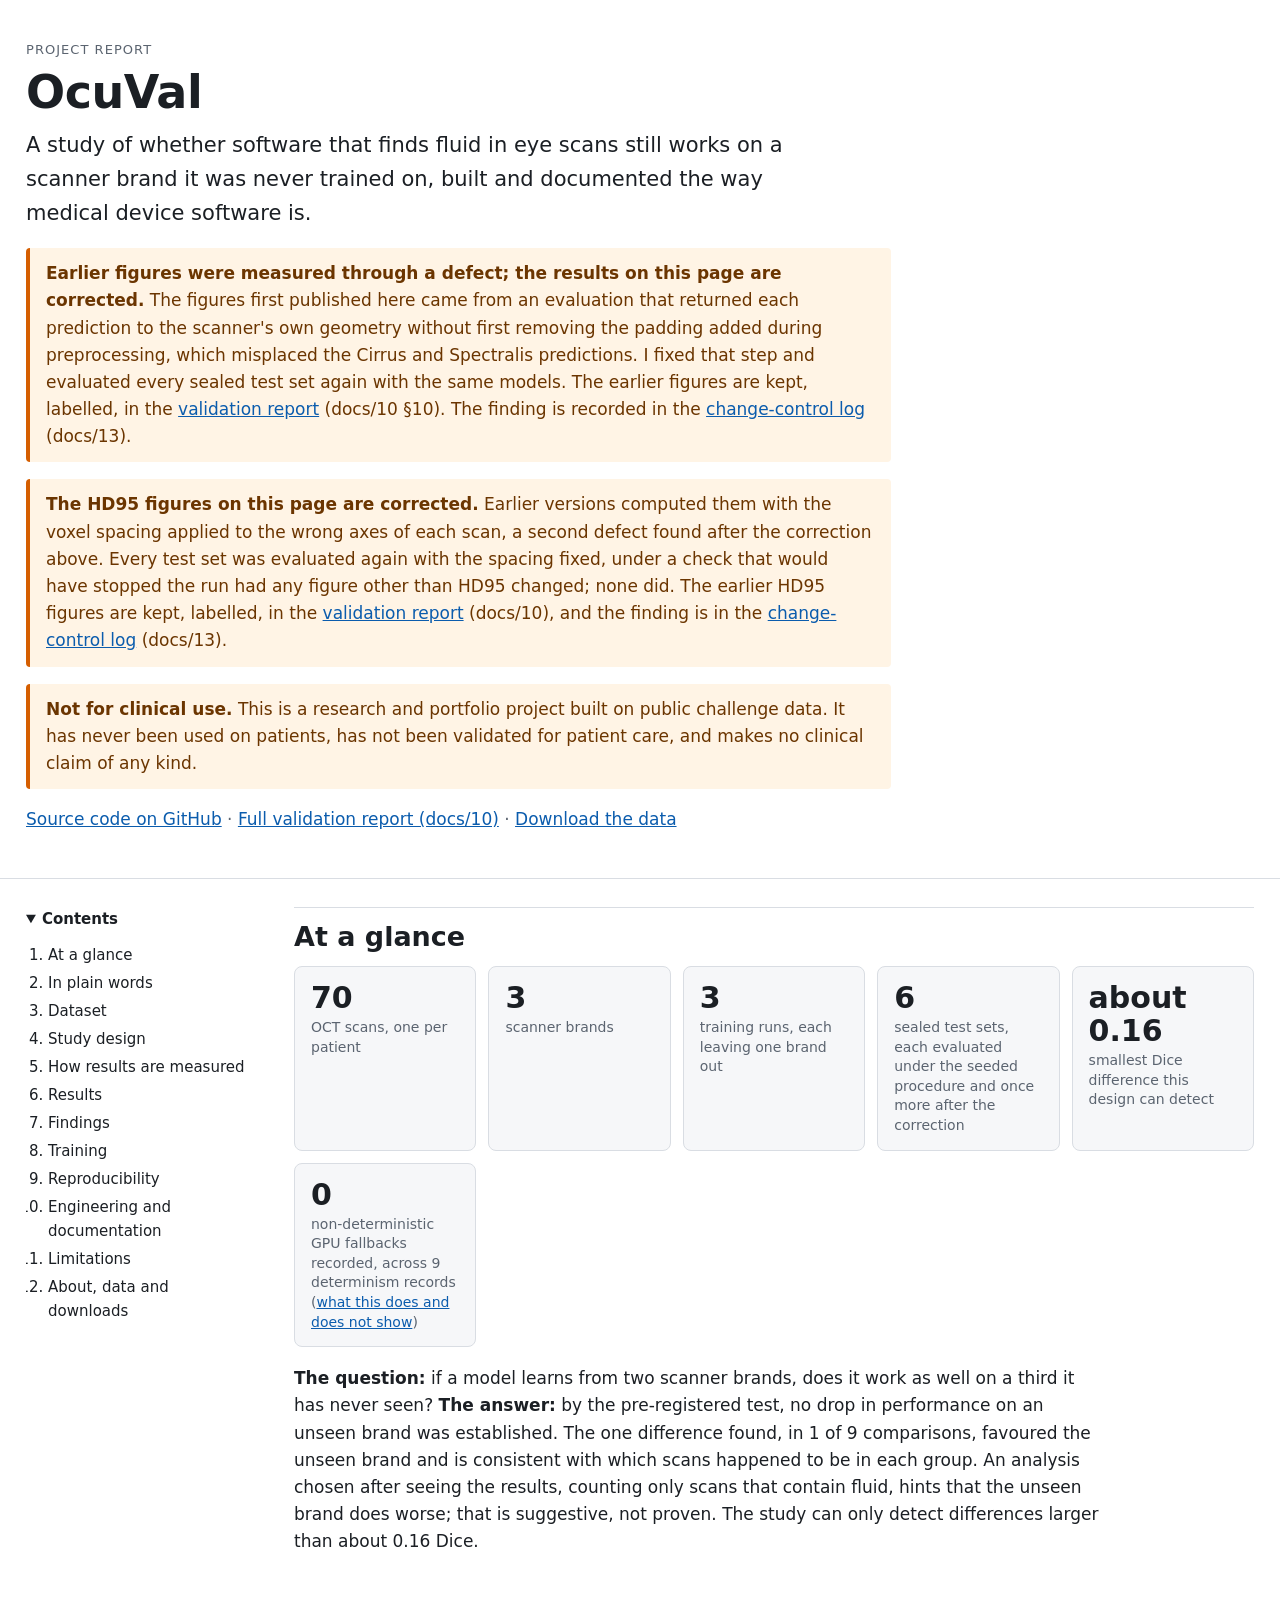
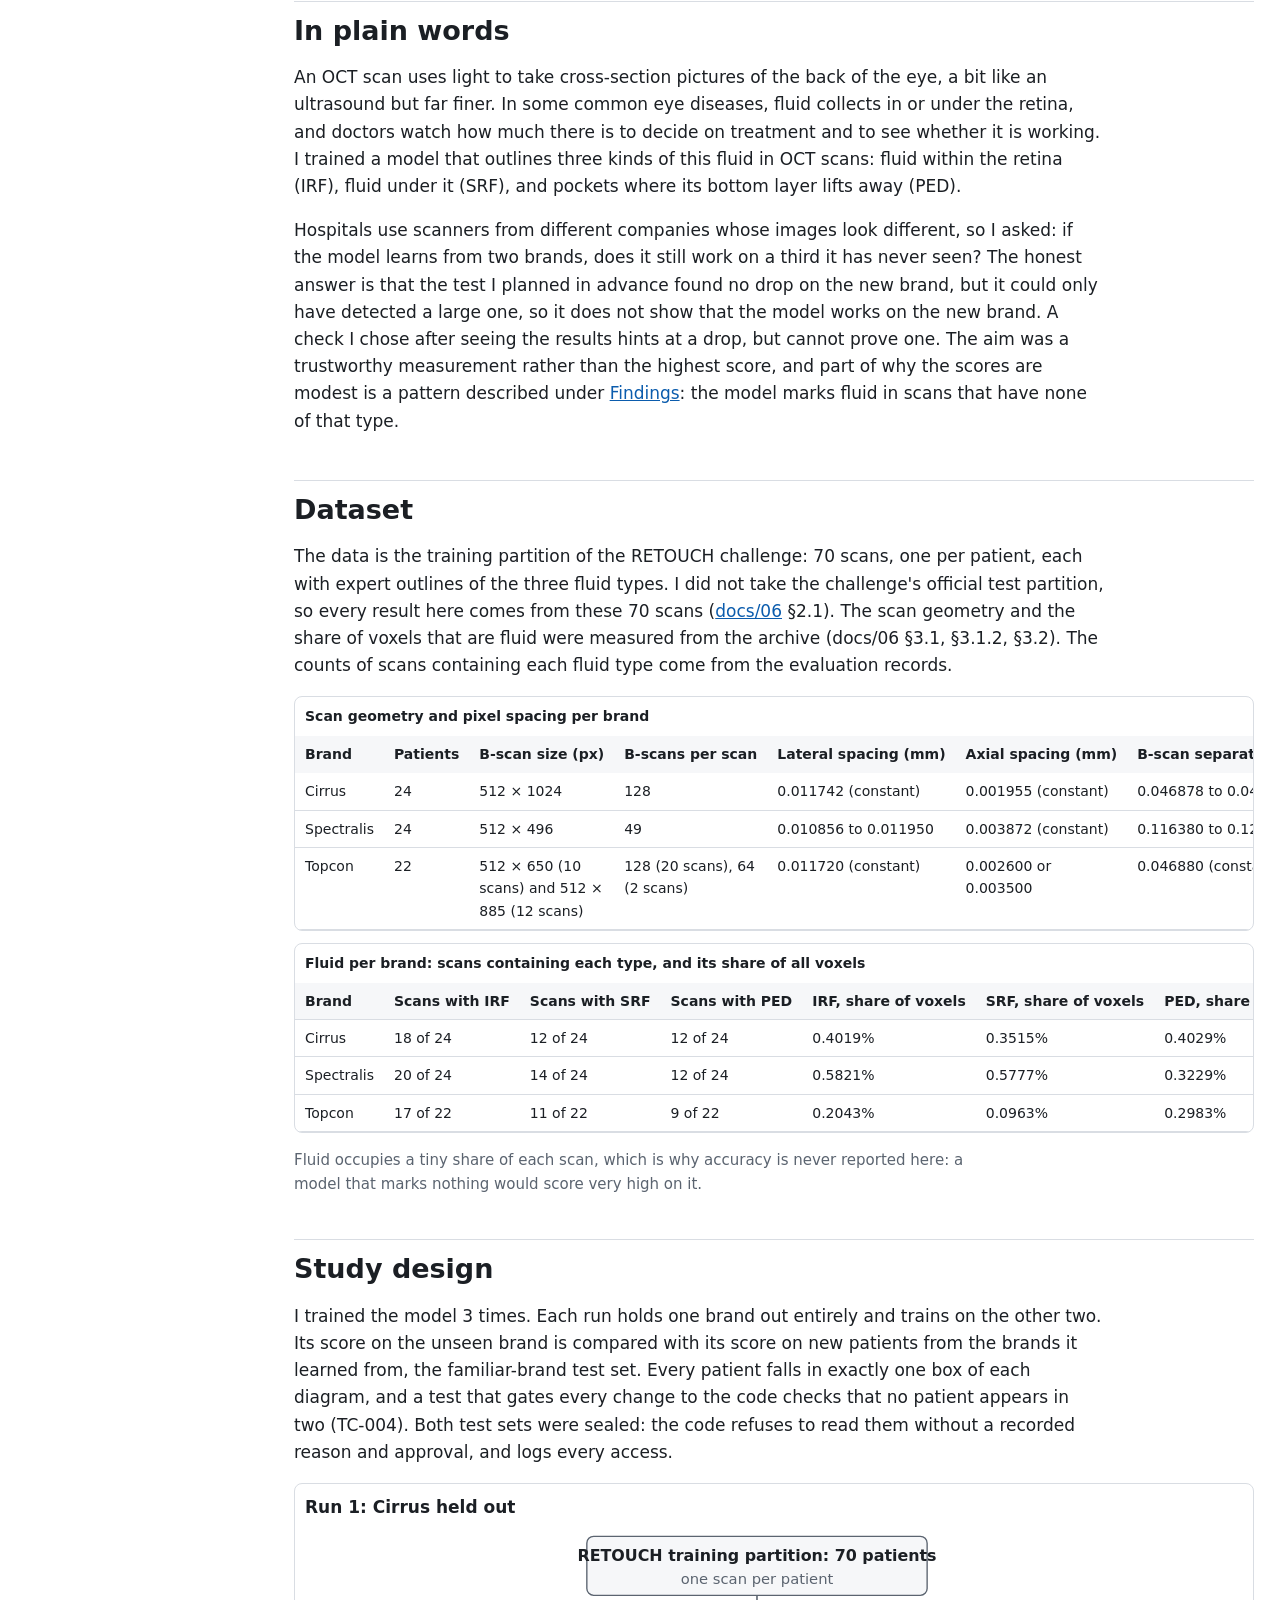
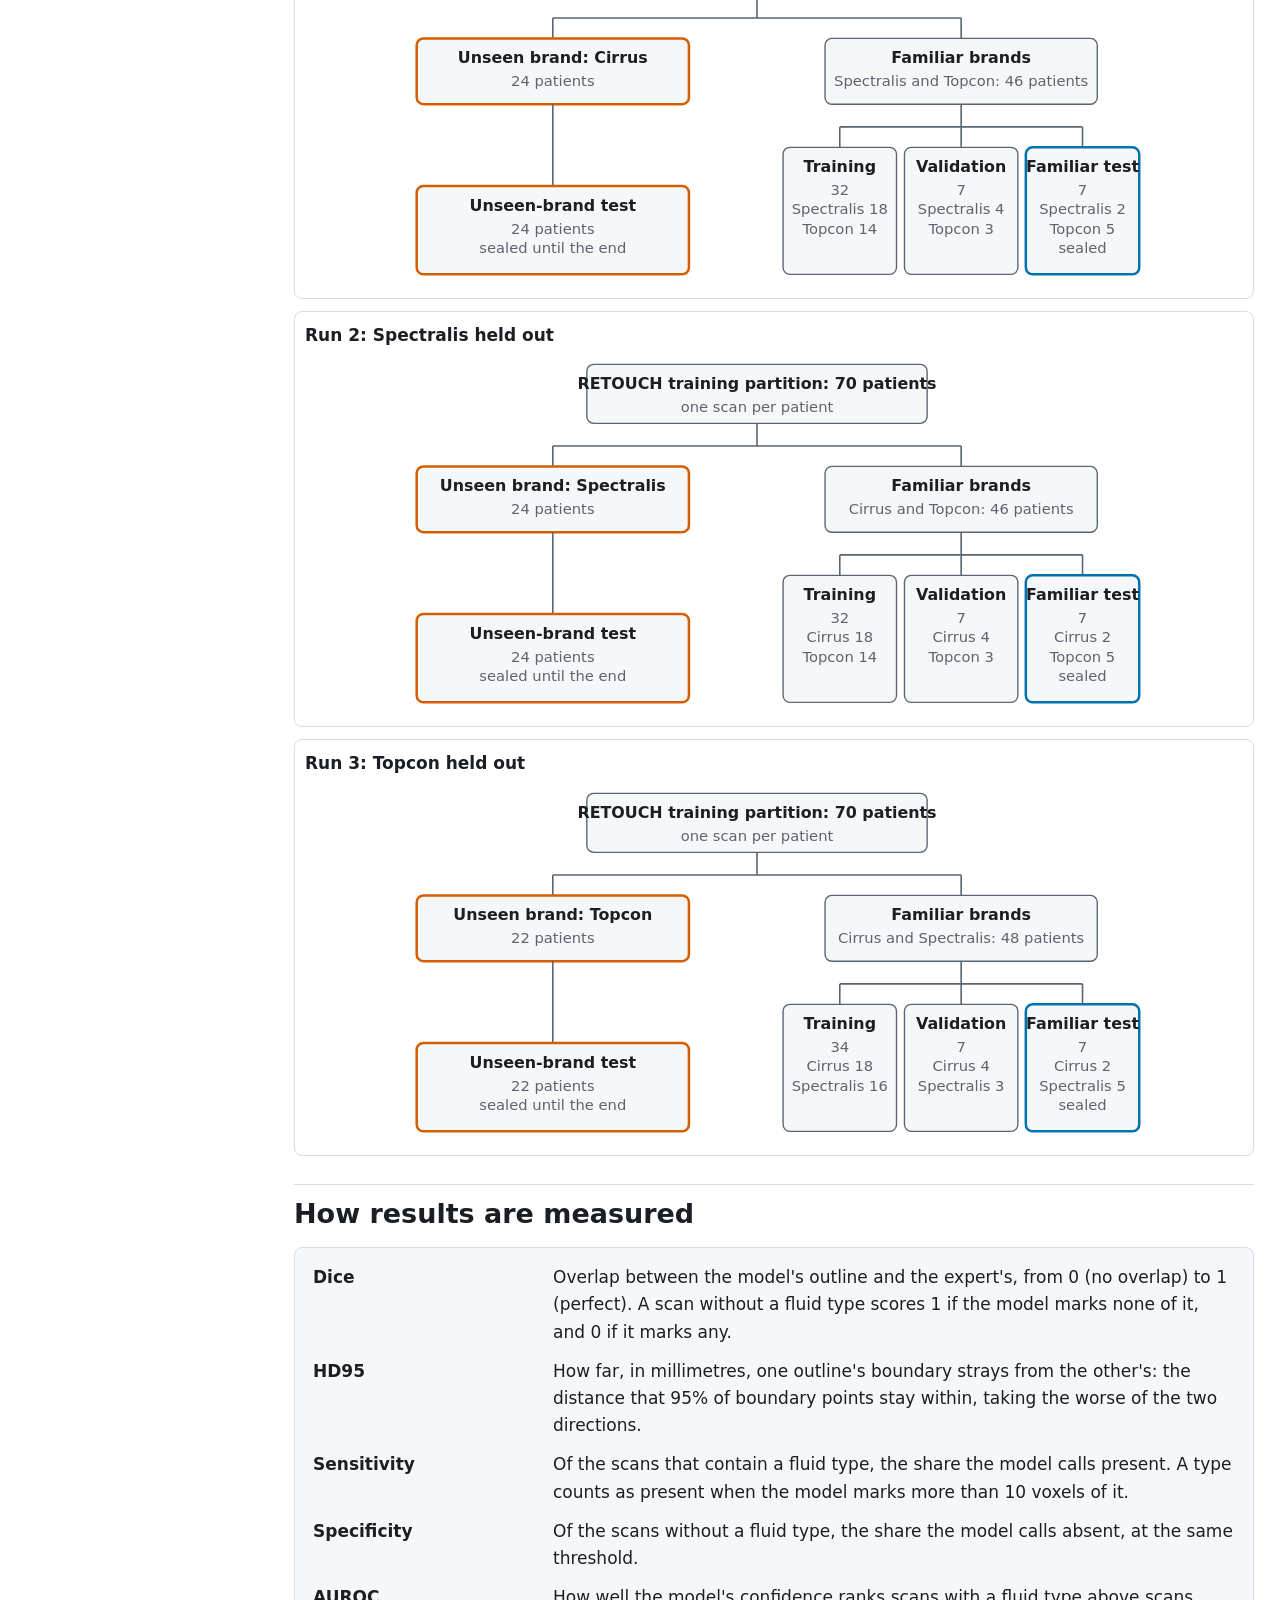
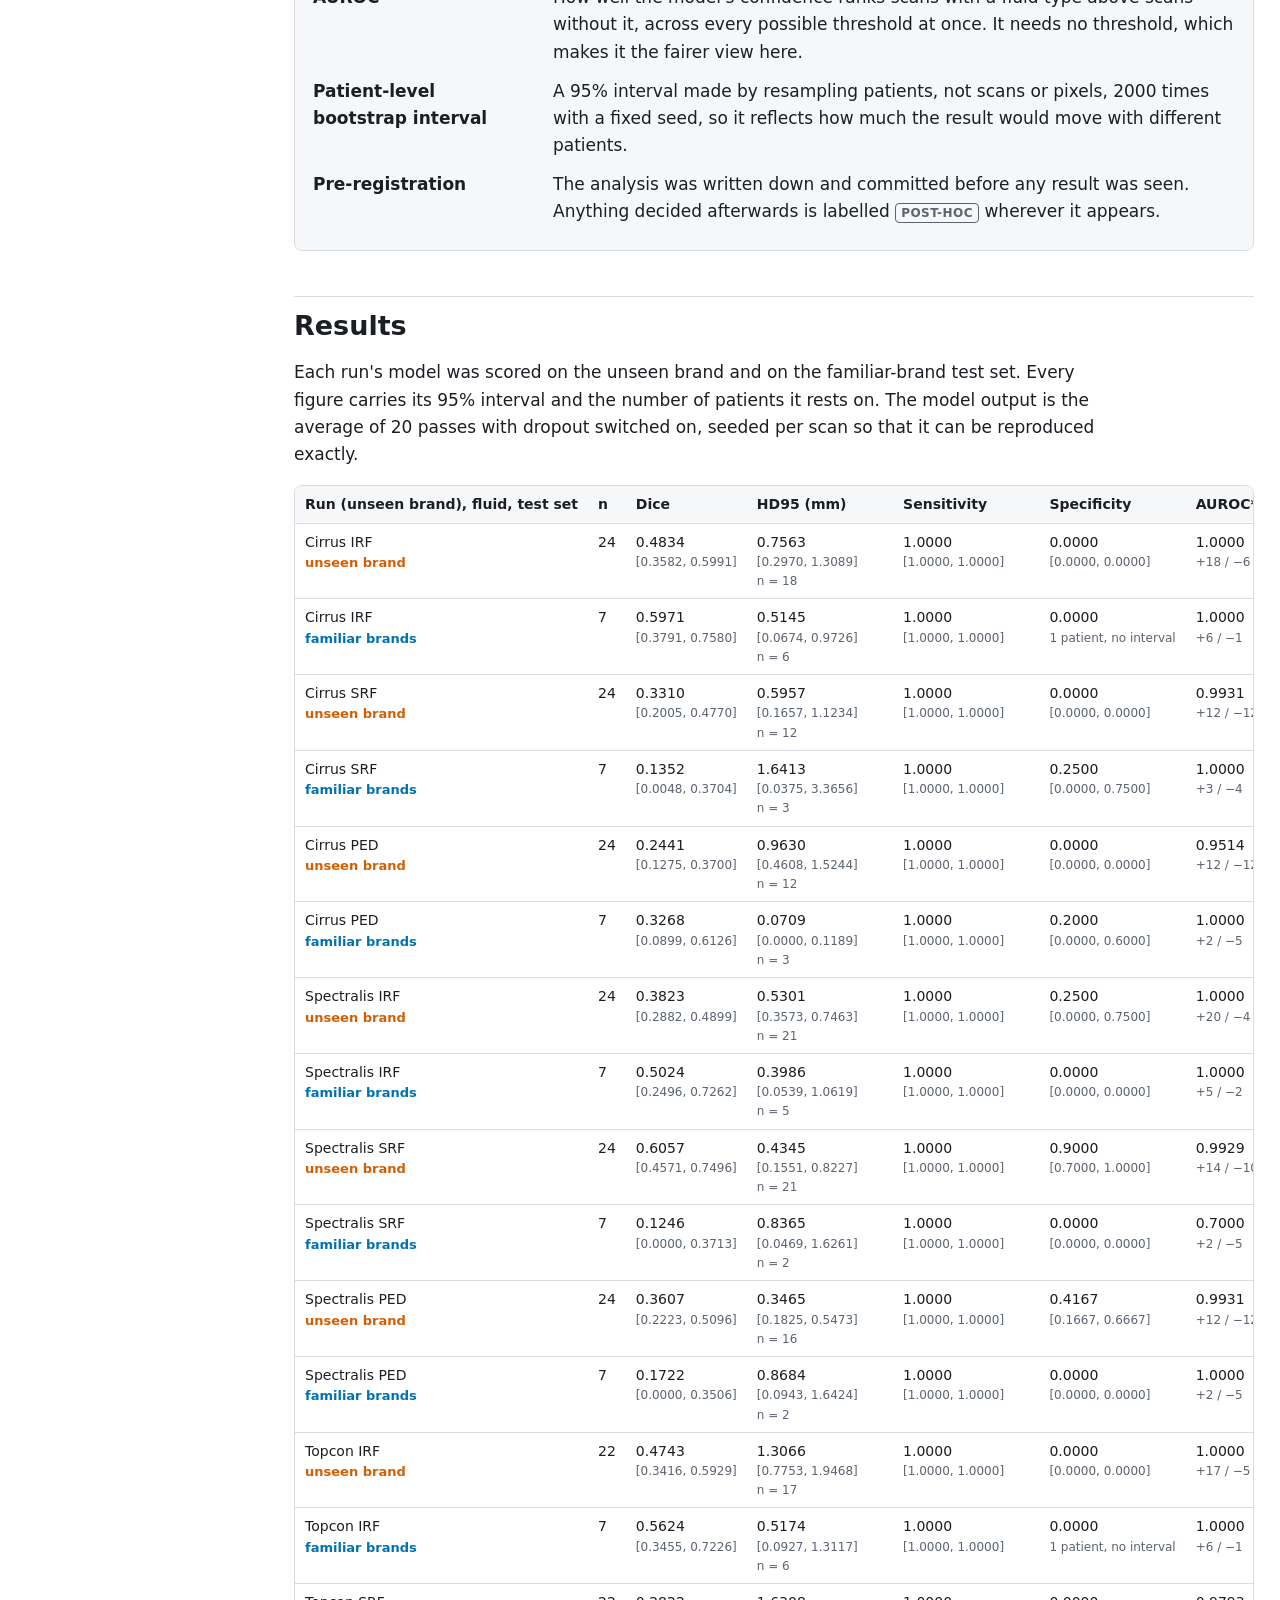
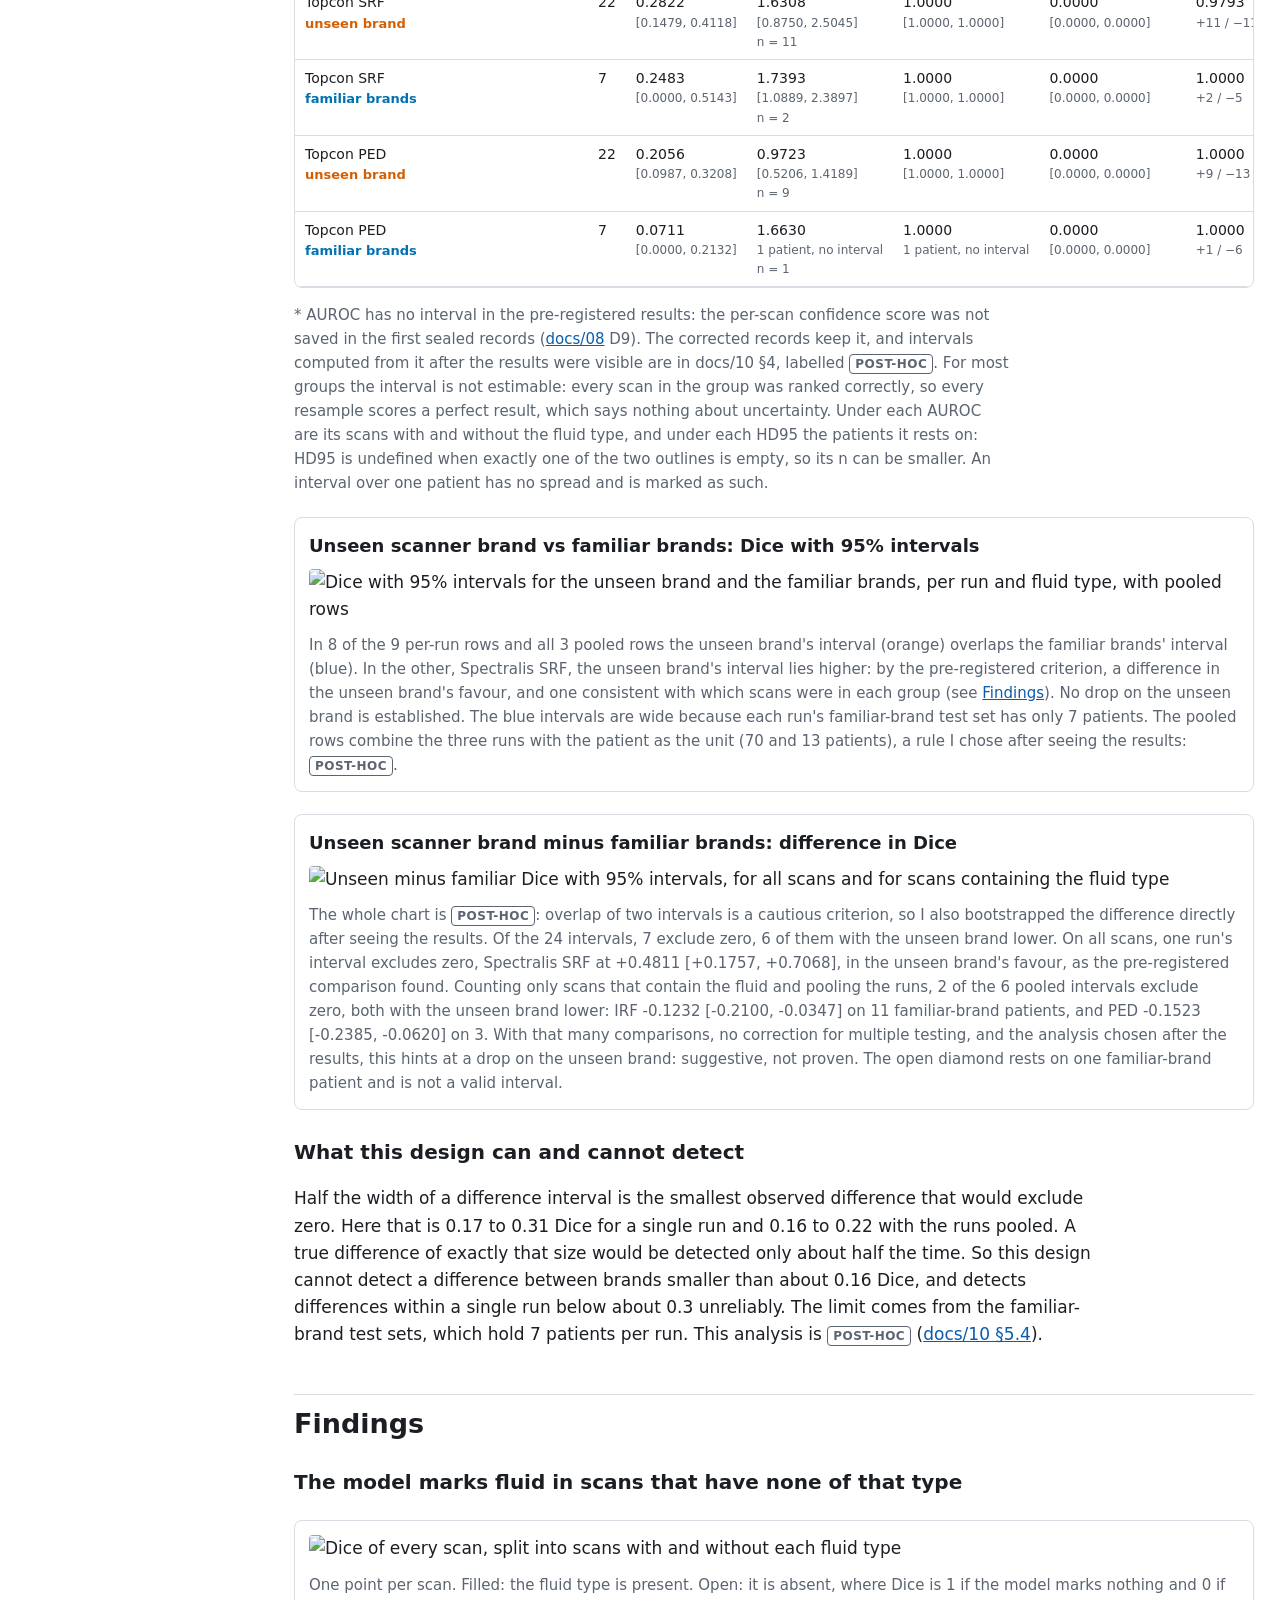
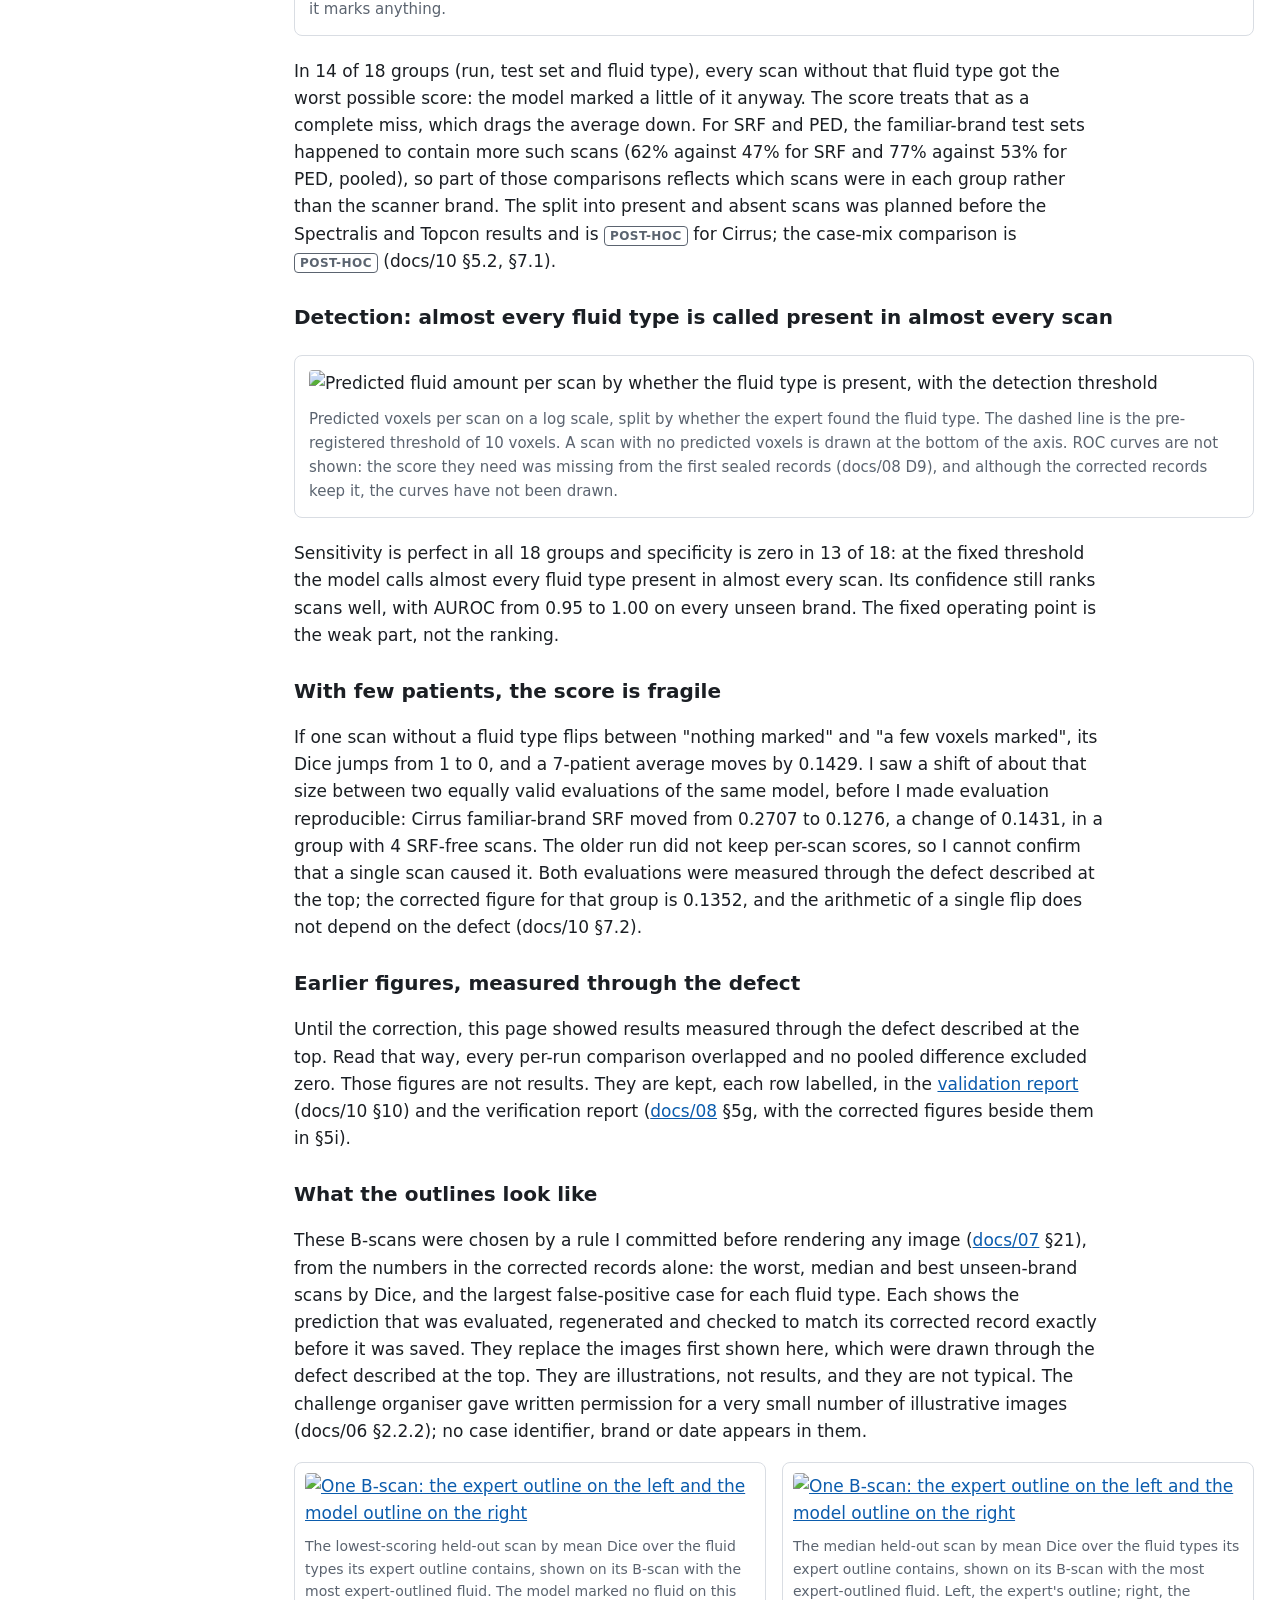
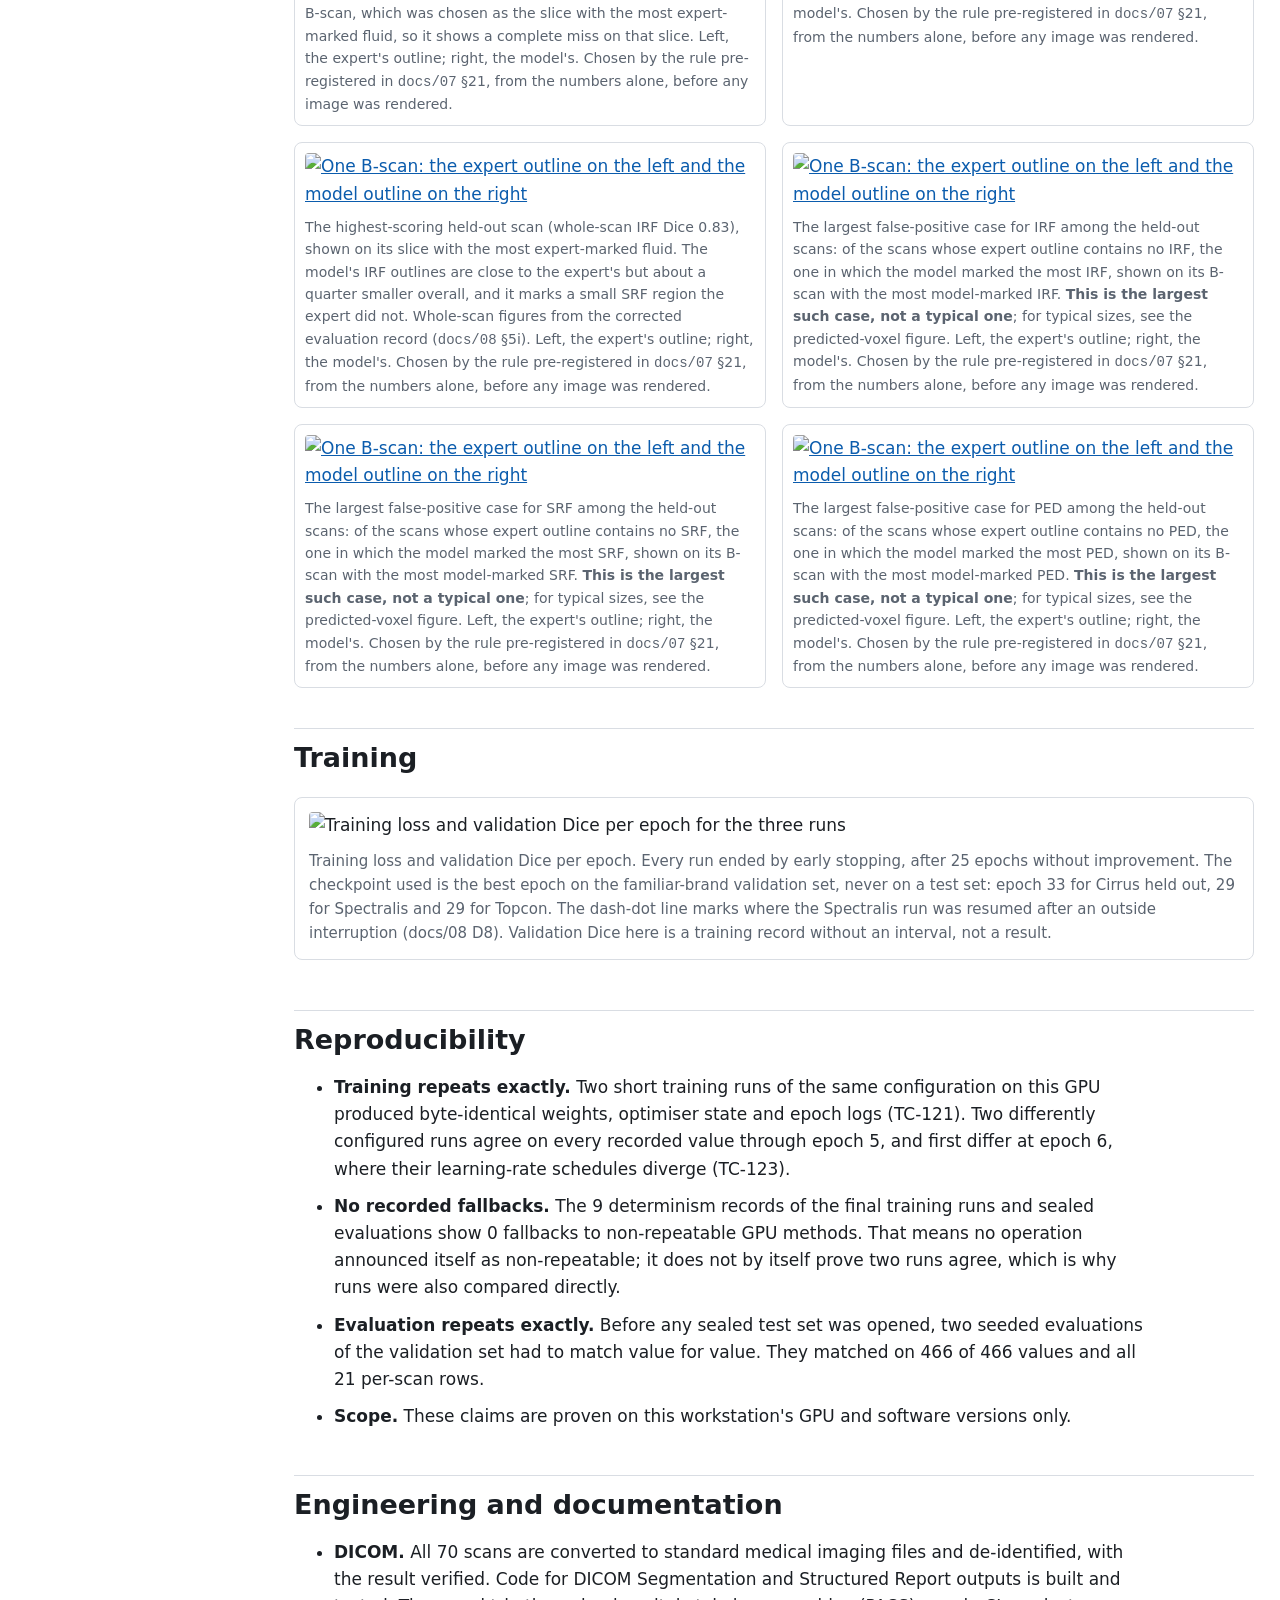
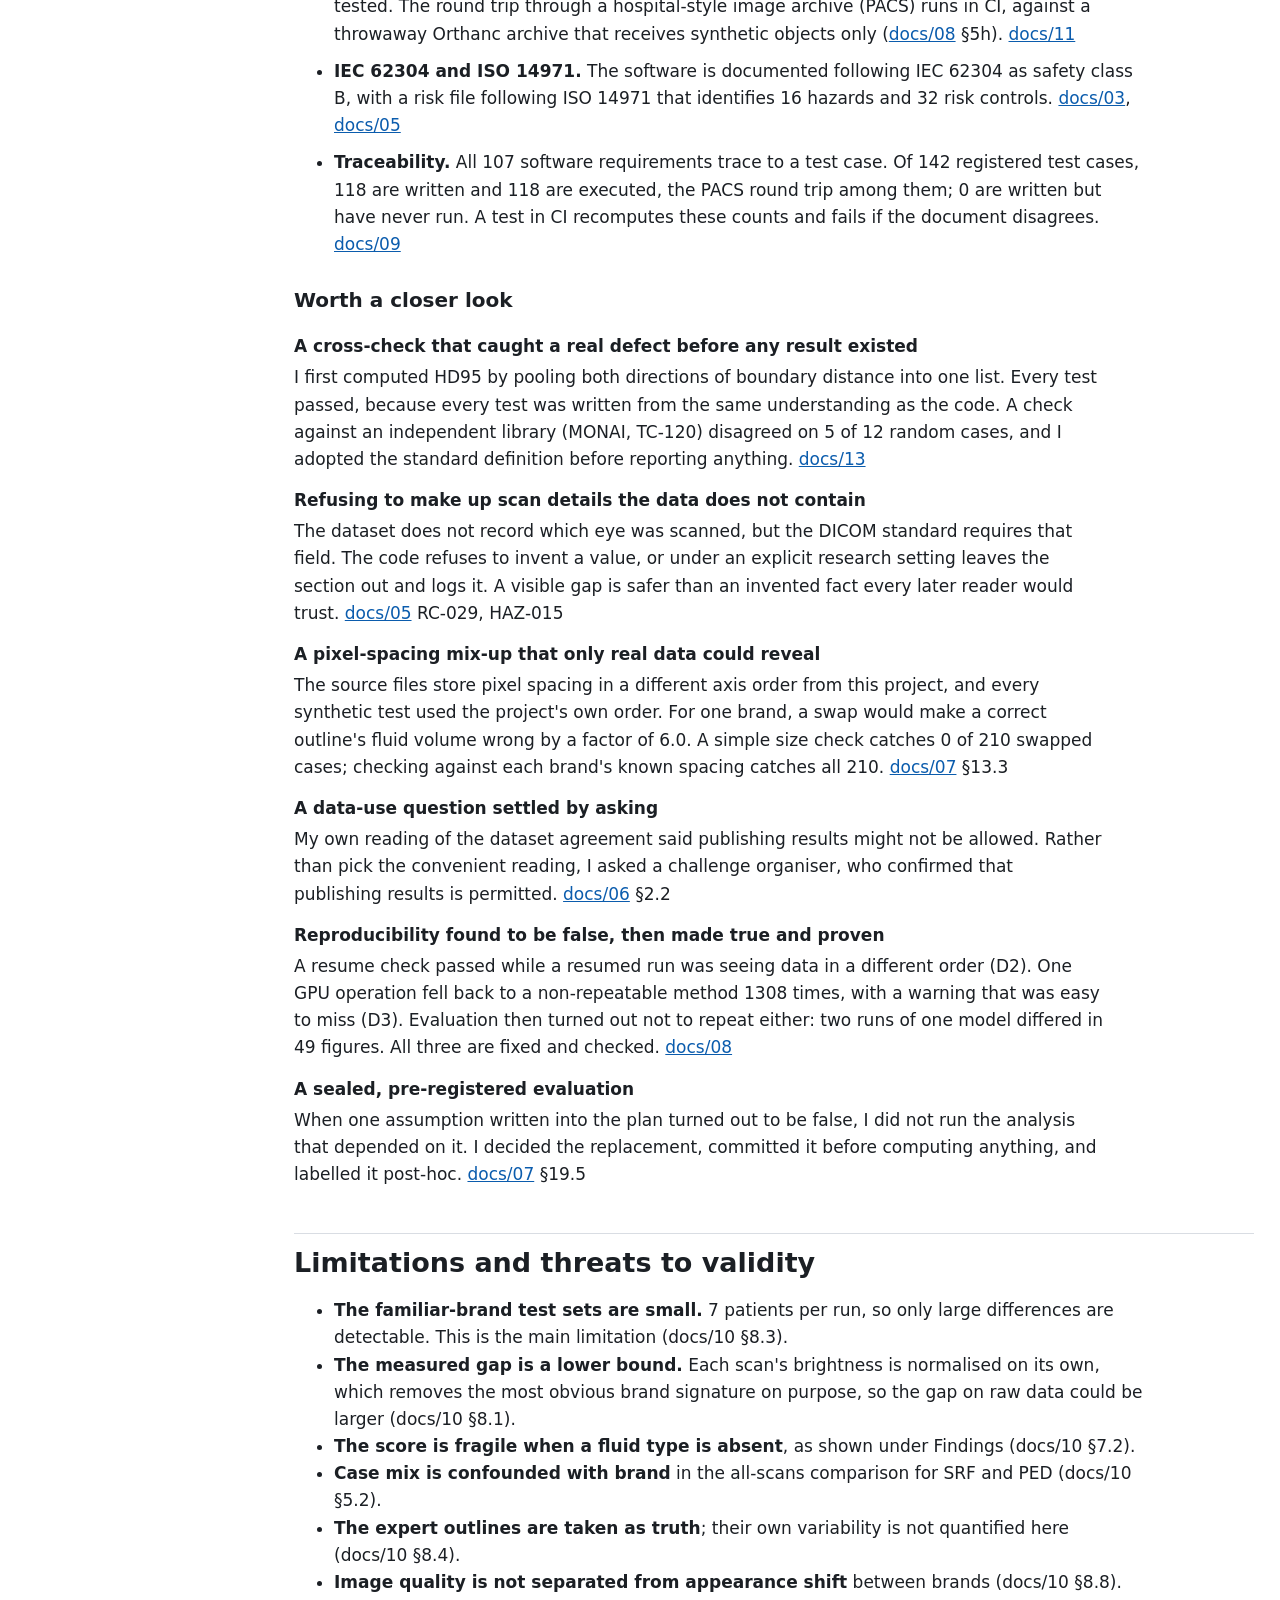
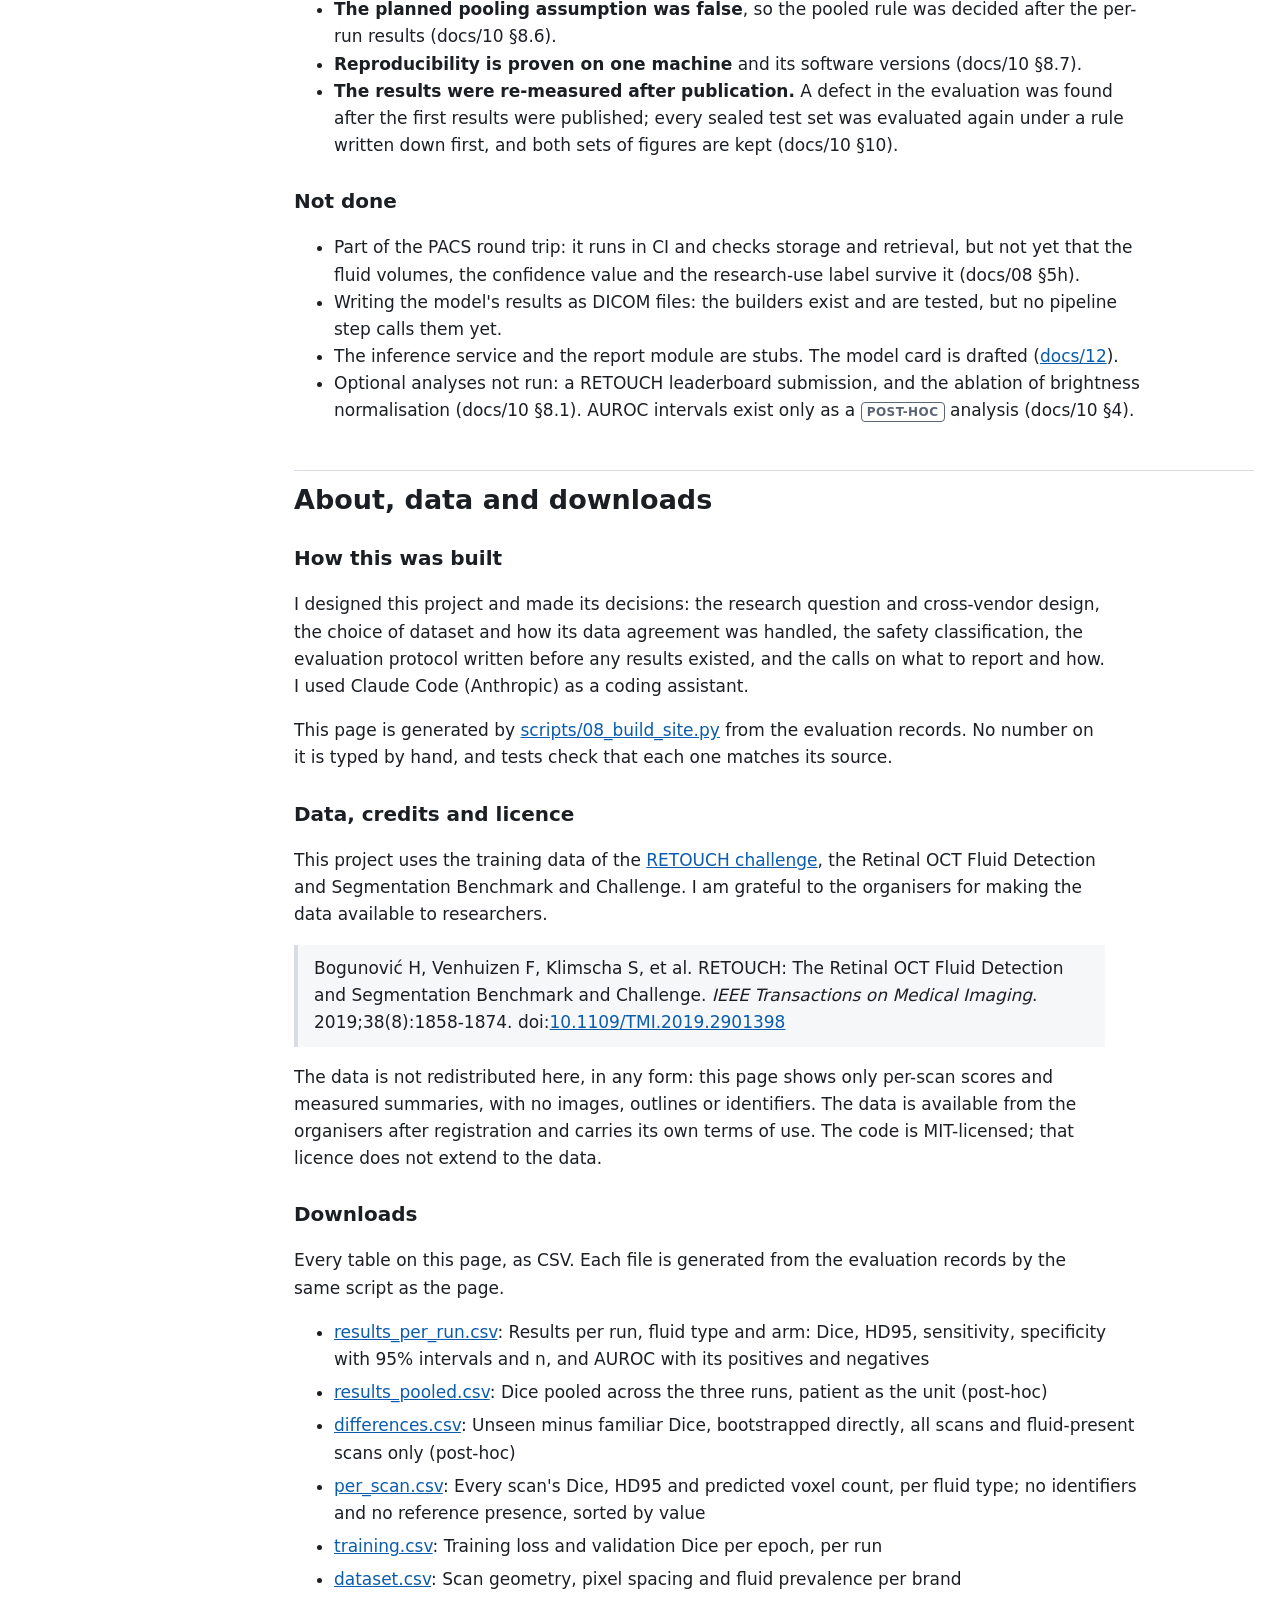
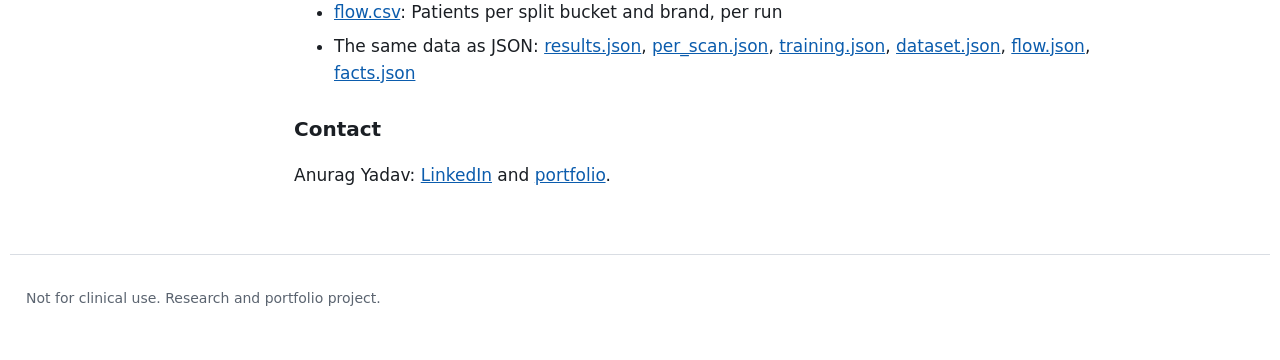
==== commit 98f726e3: "feat(ci): mypy over src and scripts with zero findings (SRS-109) The author's approval of 2026-10-30" ====
--- a/site/index.html
+++ b/site/index.html
@@ -171,7 +171,7 @@
   <ul class="evidence">
     <li><strong>DICOM.</strong> All 70 scans are converted to standard medical imaging files and de-identified, with the result verified. Code for DICOM Segmentation and Structured Report outputs is built and tested. The round trip through a hospital-style image archive (PACS) runs in CI, against a throwaway Orthanc archive that receives synthetic objects only (<a href="https://github.com/Anurag-YadavIIH/retinal-oct-fluid-segmentation/blob/main/docs/08_vv_report.md">docs/08</a> §5h). <a href="https://github.com/Anurag-YadavIIH/retinal-oct-fluid-segmentation/blob/main/docs/11_dicom_conformance_statement.md">docs/11</a></li>
     <li><strong>IEC 62304 and ISO 14971.</strong> The software is documented following IEC 62304 as safety class B, with a risk file following ISO 14971 that identifies 16 hazards and 32 risk controls. <a href="https://github.com/Anurag-YadavIIH/retinal-oct-fluid-segmentation/blob/main/docs/03_safety_classification.md">docs/03</a>, <a href="https://github.com/Anurag-YadavIIH/retinal-oct-fluid-segmentation/blob/main/docs/05_risk_management_file.md">docs/05</a></li>
-    <li><strong>Traceability.</strong> All 106 software requirements trace to a test case. Of 141 registered test cases, 117 are written and 117 are executed, the PACS round trip among them; 0 are written but have never run. A test in CI recomputes these counts and fails if the document disagrees. <a href="https://github.com/Anurag-YadavIIH/retinal-oct-fluid-segmentation/blob/main/docs/09_traceability_matrix.md">docs/09</a></li>
+    <li><strong>Traceability.</strong> All 107 software requirements trace to a test case. Of 142 registered test cases, 118 are written and 118 are executed, the PACS round trip among them; 0 are written but have never run. A test in CI recomputes these counts and fails if the document disagrees. <a href="https://github.com/Anurag-YadavIIH/retinal-oct-fluid-segmentation/blob/main/docs/09_traceability_matrix.md">docs/09</a></li>
   </ul>
   <h3>Worth a closer look</h3>
   <dl class="closer">
@@ -233,7 +233,7 @@
 
 <footer class="foot wrap"><p>Not for clinical use. Research and portfolio project.</p></footer>
 
-<script id="ocuval-data" type="application/json">{"per_scan":{"fields":["run","arm","vendor","fluid","present","dice","predicted_voxels"],"rows":[{"run":"cirrus","arm":"held_out","vendor":"cirrus","fluid":"IRF","present":true,"dice":0.3175227328581961,"predicted_voxels":3292},{"run":"cirrus","arm":"held_out","vendor":"cirrus","fluid":"IRF","present":true,"dice":0.39914702692042203,"predicted_voxels":25106},{"run":"cirrus","arm":"held_out","vendor":"cirrus","fluid":"IRF","present":true,"dice":0.4148870264853135,"predicted_voxels":422212},{"run":"cirrus","arm":"held_out","vendor":"cirrus","fluid":"IRF","present":true,"dice":0.4183097840575846,"predicted_voxels":110667},{"run":"cirrus","arm":"held_out","vendor":"cirrus","fluid":"IRF","present":true,"dice":0.5754070792830482,"predicted_voxels":24747},{"run":"cirrus","arm":"held_out","vendor":"cirrus","fluid":"IRF","present":true,"dice":0.625015070772347,"predicted_voxels":65404},{"run":"cirrus","arm":"held_out","vendor":"cirrus","fluid":"IRF","present":true,"dice":0.643460235822669,"predicted_voxels":550220},{"run":"cirrus","arm":"held_out","vendor":"cirrus","fluid":"IRF","present":true,"dice":0.6584710296245592,"predicted_voxels":239050},{"run":"cirrus","arm":"held_out","vendor":"cirrus","fluid":"IRF","present":true,"dice":0.6648818994003182,"predicted_voxels":111369},{"run":"cirrus","arm":"held_out","vendor":"cirrus","fluid":"IRF","present":true,"dice":0.6822262934708778,"predicted_voxels":1017646},{"run":"cirrus","arm":"held_out","vendor":"cirrus","fluid":"IRF","present":true,"dice":0.708235974074227,"predicted_voxels":119355},{"run":"cirrus","arm":"held_out","vendor":"cirrus","fluid":"IRF","present":true,"dice":0.7480635183645503,"predicted_voxels":1006771},{"run":"cirrus","arm":"held_out","vendor":"cirrus","fluid":"IRF","present":true,"dice":0.763998777871842,"predicted_voxels":342078},{"run":"cirrus","arm":"held_out","vendor":"cirrus","fluid":"IRF","present":true,"dice":0.7785397326170911,"predicted_voxels":696711},{"run":"cirrus","arm":"held_out","vendor":"cirrus","fluid":"IRF","present":true,"dice":0.7905747957700227,"predicted_voxels":64767},{"run":"cirrus","arm":"held_out","vendor":"cirrus","fluid":"IRF","present":true,"dice":0.7936069497011164,"predicted_voxels":80917},{"run":"cirrus","arm":"held_out","vendor":"cirrus","fluid":"IRF","present":true,"dice":0.8093926338920223,"predicted_voxels":641924},{"run":"cirrus","arm":"held_out","vendor":"cirrus","fluid":"IRF","present":true,"dice":0.8105245444016591,"predicted_voxels":194243},{"run":"cirrus","arm":"held_out","vendor":"cirrus","fluid":"IRF","present":false,"dice":0.0,"predicted_voxels":292},{"run":"cirrus","arm":"held_out","vendor":"cirrus","fluid":"IRF","present":false,"dice":0.0,"predicted_voxels":800},{"run":"cirrus","arm":"held_out","vendor":"cirrus","fluid":"IRF","present":false,"dice":0.0,"predicted_voxels":3654},{"run":"cirrus","arm":"held_out","vendor":"cirrus","fluid":"IRF","present":false,"dice":0.0,"predicted_voxels":17920},{"run":"cirrus","arm":"held_out","vendor":"cirrus","fluid":"IRF","present":false,"dice":0.0,"predicted_voxels":49143},{"run":"cirrus","arm":"held_out","vendor":"cirrus","fluid":"IRF","present":false,"dice":0.0,"predicted_voxels":57088},{"run":"cirrus","arm":"held_out","vendor":"cirrus","fluid":"SRF","present":true,"dice":0.22232490758317514,"predicted_voxels":9828},{"run":"cirrus","arm":"held_out","vendor":"cirrus","fluid":"SRF","present":true,"dice":0.4061759048040876,"predicted_voxels":657572},{"run":"cirrus","arm":"held_out","vendor":"cirrus","fluid":"SRF","present":true,"dice":0.5698847262247838,"predicted_voxels":3962},{"run":"cirrus","arm":"held_out","vendor":"cirrus","fluid":"SRF","present":true,"dice":0.6682632452621386,"predicted_voxels":53837},{"run":"cirrus","arm":"held_out","vendor":"cirrus","fluid":"SRF","present":true,"dice":0.6697767313564016,"predicted_voxels":378608},{"run":"cirrus","arm":"held_out","vendor":"cirrus","fluid":"SRF","present":true,"dice":0.6840260136165024,"predicted_voxels":18445},{"run":"cirrus","arm":"held_out","vendor":"cirrus","fluid":"SRF","present":true,"dice":0.7112655002064321,"predicted_voxels":72221},{"run":"cirrus","arm":"held_out","vendor":"cirrus","fluid":"SRF","present":true,"dice":0.7325974781590966,"predicted_voxels":692879},{"run":"cirrus","arm":"held_out","vendor":"cirrus","fluid":"SRF","present":true,"dice":0.7672511218427047,"predicted_voxels":171126},{"run":"cirrus","arm":"held_out","vendor":"cirrus","fluid":"SRF","present":true,"dice":0.8204305322405451,"predicted_voxels":37433},{"run":"cirrus","arm":"held_out","vendor":"cirrus","fluid":"SRF","present":true,"dice":0.8319381559302549,"predicted_voxels":534771},{"run":"cirrus","arm":"held_out","vendor":"cirrus","fluid":"SRF","present":true,"dice":0.8594272540228267,"predicted_voxels":417878},{"run":"cirrus","arm":"held_out","vendor":"cirrus","fluid":"SRF","present":false,"dice":0.0,"predicted_voxels":32},{"run":"cirrus","arm":"held_out","vendor":"cirrus","fluid":"SRF","present":false,"dice":0.0,"predicted_voxels":268},{"run":"cirrus","arm":"held_out","vendor":"cirrus","fluid":"SRF","present":false,"dice":0.0,"predicted_voxels":893},{"run":"cirrus","arm":"held_out","vendor":"cirrus","fluid":"SRF","present":false,"dice":0.0,"predicted_voxels":1127},{"run":"cirrus","arm":"held_out","vendor":"cirrus","fluid":"SRF","present":false,"dice":0.0,"predicted_voxels":1179},{"run":"cirrus","arm":"held_out","vendor":"cirrus","fluid":"SRF","present":false,"dice":0.0,"predicted_voxels":1408},{"run":"cirrus","arm":"held_out","vendor":"cirrus","fluid":"SRF","present":false,"dice":0.0,"predicted_voxels":1471},{"run":"cirrus","arm":"held_out","vendor":"cirrus","fluid":"SRF","present":false,"dice":0.0,"predicted_voxels":2971},{"run":"cirrus","arm":"held_out","vendor":"cirrus","fluid":"SRF","present":false,"dice":0.0,"predicted_voxels":3213},{"run":"cirrus","arm":"held_out","vendor":"cirrus","fluid":"SRF","present":false,"dice":0.0,"predicted_voxels":4816},{"run":"cirrus","arm":"held_out","vendor":"cirrus","fluid":"SRF","present":false,"dice":0.0,"predicted_voxels":10582},{"run":"cirrus","arm":"held_out","vendor":"cirrus","fluid":"SRF","present":false,"dice":0.0,"predicted_voxels":22549},{"run":"cirrus","arm":"held_out","vendor":"cirrus","fluid":"PED","present":true,"dice":0.0629287205487623,"predicted_voxels":23712},{"run":"cirrus","arm":"held_out","vendor":"cirrus","fluid":"PED","present":true,"dice":0.12976349217488947,"predicted_voxels":9861},{"run":"cirrus","arm":"held_out","vendor":"cirrus","fluid":"PED","present":true,"dice":0.15455505702906205,"predicted_voxels":143561},{"run":"cirrus","arm":"held_out","vendor":"cirrus","fluid":"PED","present":true,"dice":0.1689432316649204,"predicted_voxels":38661},{"run":"cirrus","arm":"held_out","vendor":"cirrus","fluid":"PED","present":true,"dice":0.5614913054774673,"predicted_voxels":120987},{"run":"cirrus","arm":"held_out","vendor":"cirrus","fluid":"PED","present":true,"dice":0.5803530407260679,"predicted_voxels":200510},{"run":"cirrus","arm":"held_out","vendor":"cirrus","fluid":"PED","present":true,"dice":0.5976760949417081,"predicted_voxels":214849},{"run":"cirrus","arm":"held_out","vendor":"cirrus","fluid":"PED","present":true,"dice":0.6657903328350259,"predicted_voxels":48120},{"run":"cirrus","arm":"held_out","vendor":"cirrus","fluid":"PED","present":true,"dice":0.7193809977264706,"predicted_voxels":1886727},{"run":"cirrus","arm":"held_out","vendor":"cirrus","fluid":"PED","present":true,"dice":0.7250038052546419,"predicted_voxels":566999},{"run":"cirrus","arm":"held_out","vendor":"cirrus","fluid":"PED","present":true,"dice":0.7303312796361408,"predicted_voxels":431570},{"run":"cirrus","arm":"held_out","vendor":"cirrus","fluid":"PED","present":true,"dice":0.7627156554518011,"predicted_voxels":588742},{"run":"cirrus","arm":"held_out","vendor":"cirrus","fluid":"PED","present":false,"dice":0.0,"predicted_voxels":529},{"run":"cirrus","arm":"held_out","vendor":"cirrus","fluid":"PED","present":false,"dice":0.0,"predicted_voxels":686},{"run":"cirrus","arm":"held_out","vendor":"cirrus","fluid":"PED","present":false,"dice":0.0,"predicted_voxels":788},{"run":"cirrus","arm":"held_out","vendor":"cirrus","fluid":"PED","present":false,"dice":0.0,"predicted_voxels":1711},{"run":"cirrus","arm":"held_out","vendor":"cirrus","fluid":"PED","present":false,"dice":0.0,"predicted_voxels":1975},{"run":"cirrus","arm":"held_out","vendor":"cirrus","fluid":"PED","present":false,"dice":0.0,"predicted_voxels":3047},{"run":"cirrus","arm":"held_out","vendor":"cirrus","fluid":"PED","present":false,"dice":0.0,"predicted_voxels":3113},{"run":"cirrus","arm":"held_out","vendor":"cirrus","fluid":"PED","present":false,"dice":0.0,"predicted_voxels":6445},{"run":"cirrus","arm":"held_out","vendor":"cirrus","fluid":"PED","present":false,"dice":0.0,"predicted_voxels":10078},{"run":"cirrus","arm":"held_out","vendor":"cirrus","fluid":"PED","present":false,"dice":0.0,"predicted_voxels":16935},{"run":"cirrus","arm":"held_out","vendor":"cirrus","fluid":"PED","present":false,"dice":0.0,"predicted_voxels":18330},{"run":"cirrus","arm":"held_out","vendor":"cirrus","fluid":"PED","present":false,"dice":0.0,"predicted_voxels":39633},{"run":"cirrus","arm":"in_domain","vendor":"spectralis","fluid":"IRF","present":true,"dice":0.59901817286893,"predicted_voxels":41453},{"run":"cirrus","arm":"in_domain","vendor":"spectralis","fluid":"IRF","present":true,"dice":0.7279365302253739,"predicted_voxels":30533},{"run":"cirrus","arm":"in_domain","vendor":"topcon","fluid":"IRF","present":true,"dice":0.6018066873959239,"predicted_voxels":24740},{"run":"cirrus","arm":"in_domain","vendor":"topcon","fluid":"IRF","present":true,"dice":0.6351037309333671,"predicted_voxels":17308},{"run":"cirrus","arm":"in_domain","vendor":"topcon","fluid":"IRF","present":true,"dice":0.7120737581795266,"predicted_voxels":274285},{"run":"cirrus","arm":"in_domain","vendor":"topcon","fluid":"IRF","present":true,"dice":0.903426529325205,"predicted_voxels":93892},{"run":"cirrus","arm":"in_domain","vendor":"topcon","fluid":"IRF","present":false,"dice":0.0,"predicted_voxels":1831},{"run":"cirrus","arm":"in_domain","vendor":"spectralis","fluid":"SRF","present":true,"dice":0.0726686507936508,"predicted_voxels":7525},{"run":"cirrus","arm":"in_domain","vendor":"spectralis","fluid":"SRF","present":false,"dice":0.0,"predicted_voxels":2836},{"run":"cirrus","arm":"in_domain","vendor":"topcon","fluid":"SRF","present":true,"dice":0.03389830508474576,"predicted_voxels":4314},{"run":"cirrus","arm":"in_domain","vendor":"topcon","fluid":"SRF","present":true,"dice":0.8400385027673865,"predicted_voxels":43379},{"run":"cirrus","arm":"in_domain","vendor":"topcon","fluid":"SRF","present":false,"dice":0.0,"predicted_voxels":2},{"run":"cirrus","arm":"in_domain","vendor":"topcon","fluid":"SRF","present":false,"dice":0.0,"predicted_voxels":32},{"run":"cirrus","arm":"in_domain","vendor":"topcon","fluid":"SRF","present":false,"dice":0.0,"predicted_voxels":1266},{"run":"cirrus","arm":"in_domain","vendor":"spectralis","fluid":"PED","present":true,"dice":0.6583505019978982,"predicted_voxels":124804},{"run":"cirrus","arm":"in_domain","vendor":"spectralis","fluid":"PED","present":false,"dice":0.0,"predicted_voxels":440},{"run":"cirrus","arm":"in_domain","vendor":"topcon","fluid":"PED","present":true,"dice":0.6293434985175773,"predicted_voxels":59511},{"run":"cirrus","arm":"in_domain","vendor":"topcon","fluid":"PED","present":false,"dice":0.0,"predicted_voxels":127},{"run":"cirrus","arm":"in_domain","vendor":"topcon","fluid":"PED","present":false,"dice":0.0,"predicted_voxels":875},{"run":"cirrus","arm":"in_domain","vendor":"topcon","fluid":"PED","present":false,"dice":0.0,"predicted_voxels":22533},{"run":"cirrus","arm":"in_domain","vendor":"topcon","fluid":"PED","present":false,"dice":1.0,"predicted_voxels":0},{"run":"spectralis","arm":"held_out","vendor":"spectralis","fluid":"IRF","present":true,"dice":0.0,"predicted_voxels":88},{"run":"spectralis","arm":"held_out","vendor":"spectralis","fluid":"IRF","present":true,"dice":0.10892480674631061,"predicted_voxels":630},{"run":"spectralis","arm":"held_out","vendor":"spectralis","fluid":"IRF","present":true,"dice":0.2009273570324575,"predicted_voxels":263},{"run":"spectralis","arm":"held_out","vendor":"spectralis","fluid":"IRF","present":true,"dice":0.21542079928248725,"predicted_voxels":47282},{"run":"spectralis","arm":"held_out","vendor":"spectralis","fluid":"IRF","present":true,"dice":0.24210676359489702,"predicted_voxels":11318},{"run":"spectralis","arm":"held_out","vendor":"spectralis","fluid":"IRF","present":true,"dice":0.3297691406903474,"predicted_voxels":25490},{"run":"spectralis","arm":"held_out","vendor":"spectralis","fluid":"IRF","present":true,"dice":0.3392096894712148,"predicted_voxels":45178},{"run":"spectralis","arm":"held_out","vendor":"spectralis","fluid":"IRF","present":true,"dice":0.34921018173713586,"predicted_voxels":20326},{"run":"spectralis","arm":"held_out","vendor":"spectralis","fluid":"IRF","present":true,"dice":0.3554930722818915,"predicted_voxels":56654},{"run":"spectralis","arm":"held_out","vendor":"spectralis","fluid":"IRF","present":true,"dice":0.3868835918779165,"predicted_voxels":16359},{"run":"spectralis","arm":"held_out","vendor":"spectralis","fluid":"IRF","present":true,"dice":0.39939931097435294,"predicted_voxels":7522},{"run":"spectralis","arm":"held_out","vendor":"spectralis","fluid":"IRF","present":true,"dice":0.4443146103634459,"predicted_voxels":13886},{"run":"spectralis","arm":"held_out","vendor":"spectralis","fluid":"IRF","present":true,"dice":0.44810883470844537,"predicted_voxels":21339},{"run":"spectralis","arm":"held_out","vendor":"spectralis","fluid":"IRF","present":true,"dice":0.4481562476434658,"predicted_voxels":14202},{"run":"spectralis","arm":"held_out","vendor":"spectralis","fluid":"IRF","present":true,"dice":0.4544439824035368,"predicted_voxels":12215},{"run":"spectralis","arm":"held_out","vendor":"spectralis","fluid":"IRF","present":true,"dice":0.6159752339854377,"predicted_voxels":45124},{"run":"spectralis","arm":"held_out","vendor":"spectralis","fluid":"IRF","present":true,"dice":0.637375023482018,"predicted_voxels":16528},{"run":"spectralis","arm":"held_out","vendor":"spectralis","fluid":"IRF","present":true,"dice":0.661451255969251,"predicted_voxels":36203},{"run":"spectralis","arm":"held_out","vendor":"spectralis","fluid":"IRF","present":true,"dice":0.7121004006488294,"predicted_voxels":116225},{"run":"spectralis","arm":"held_out","vendor":"spectralis","fluid":"IRF","present":true,"dice":0.8260746829868678,"predicted_voxels":37860},{"run":"spectralis","arm":"held_out","vendor":"spectralis","fluid":"IRF","present":false,"dice":0.0,"predicted_voxels":22},{"run":"spectralis","arm":"held_out","vendor":"spectralis","fluid":"IRF","present":false,"dice":0.0,"predicted_voxels":23},{"run":"spectralis","arm":"held_out","vendor":"spectralis","fluid":"IRF","present":false,"dice":0.0,"predicted_voxels":143},{"run":"spectralis","arm":"held_out","vendor":"spectralis","fluid":"IRF","present":false,"dice":1.0,"predicted_voxels":0},{"run":"spectralis","arm":"held_out","vendor":"spectralis","fluid":"SRF","present":true,"dice":0.03576751117734724,"predicted_voxels":132},{"run":"spectralis","arm":"held_out","vendor":"spectralis","fluid":"SRF","present":true,"dice":0.11119565768782022,"predicted_voxels":3627},{"run":"spectralis","arm":"held_out","vendor":"spectralis","fluid":"SRF","present":true,"dice":0.14975453598169494,"predicted_voxels":28442},{"run":"spectralis","arm":"held_out","vendor":"spectralis","fluid":"SRF","present":true,"dice":0.42970371768258164,"predicted_voxels":5767},{"run":"spectralis","arm":"held_out","vendor":"spectralis","fluid":"SRF","present":true,"dice":0.45373306611192854,"predicted_voxels":73522},{"run":"spectralis","arm":"held_out","vendor":"spectralis","fluid":"SRF","present":true,"dice":0.6299884854101722,"predicted_voxels":11462},{"run":"spectralis","arm":"held_out","vendor":"spectralis","fluid":"SRF","present":true,"dice":0.6595343793782779,"predicted_voxels":63216},{"run":"spectralis","arm":"held_out","vendor":"spectralis","fluid":"SRF","present":true,"dice":0.671615470900384,"predicted_voxels":129301},{"run":"spectralis","arm":"held_out","vendor":"spectralis","fluid":"SRF","present":true,"dice":0.6818538141320214,"predicted_voxels":51295},{"run":"spectralis","arm":"held_out","vendor":"spectralis","fluid":"SRF","present":true,"dice":0.6906241680662326,"predicted_voxels":108831},{"run":"spectralis","arm":"held_out","vendor":"spectralis","fluid":"SRF","present":true,"dice":0.7183114524952209,"predicted_voxels":193355},{"run":"spectralis","arm":"held_out","vendor":"spectralis","fluid":"SRF","present":true,"dice":0.7222415448183753,"predicted_voxels":26134},{"run":"spectralis","arm":"held_out","vendor":"spectralis","fluid":"SRF","present":true,"dice":0.7752039151712887,"predicted_voxels":3911},{"run":"spectralis","arm":"held_out","vendor":"spectralis","fluid":"SRF","present":true,"dice":0.8070977029479878,"predicted_voxels":13337},{"run":"spectralis","arm":"held_out","vendor":"spectralis","fluid":"SRF","present":false,"dice":0.0,"predicted_voxels":1},{"run":"spectralis","arm":"held_out","vendor":"spectralis","fluid":"SRF","present":false,"dice":0.0,"predicted_voxels":4},{"run":"spectralis","arm":"held_out","vendor":"spectralis","fluid":"SRF","present":false,"dice":0.0,"predicted_voxels":561},{"run":"spectralis","arm":"held_out","vendor":"spectralis","fluid":"SRF","present":false,"dice":1.0,"predicted_voxels":0},{"run":"spectralis","arm":"held_out","vendor":"spectralis","fluid":"SRF","present":false,"dice":1.0,"predicted_voxels":0},{"run":"spectralis","arm":"held_out","vendor":"spectralis","fluid":"SRF","present":false,"dice":1.0,"predicted_voxels":0},{"run":"spectralis","arm":"held_out","vendor":"spectralis","fluid":"SRF","present":false,"dice":1.0,"predicted_voxels":0},{"run":"spectralis","arm":"held_out","vendor":"spectralis","fluid":"SRF","present":false,"dice":1.0,"predicted_voxels":0},{"run":"spectralis","arm":"held_out","vendor":"spectralis","fluid":"SRF","present":false,"dice":1.0,"predicted_voxels":0},{"run":"spectralis","arm":"held_out","vendor":"spectralis","fluid":"SRF","present":false,"dice":1.0,"predicted_voxels":0},{"run":"spectralis","arm":"held_out","vendor":"spectralis","fluid":"PED","present":true,"dice":0.09675542516185737,"predicted_voxels":16005},{"run":"spectralis","arm":"held_out","vendor":"spectralis","fluid":"PED","present":true,"dice":0.2691065662002153,"predicted_voxels":2792},{"run":"spectralis","arm":"held_out","vendor":"spectralis","fluid":"PED","present":true,"dice":0.27672051475966725,"predicted_voxels":13569},{"run":"spectralis","arm":"held_out","vendor":"spectralis","fluid":"PED","present":true,"dice":0.2833435156900861,"predicted_voxels":17100},{"run":"spectralis","arm":"held_out","vendor":"spectralis","fluid":"PED","present":true,"dice":0.3027590135916009,"predicted_voxels":3315},{"run":"spectralis","arm":"held_out","vendor":"spectralis","fluid":"PED","present":true,"dice":0.3254805131929315,"predicted_voxels":19387},{"run":"spectralis","arm":"held_out","vendor":"spectralis","fluid":"PED","present":true,"dice":0.35150498905941,"predicted_voxels":53932},{"run":"spectralis","arm":"held_out","vendor":"spectralis","fluid":"PED","present":true,"dice":0.3699968834869329,"predicted_voxels":21459},{"run":"spectralis","arm":"held_out","vendor":"spectralis","fluid":"PED","present":true,"dice":0.3710329108678385,"predicted_voxels":15351},{"run":"spectralis","arm":"held_out","vendor":"spectralis","fluid":"PED","present":true,"dice":0.5678909476300114,"predicted_voxels":43979},{"run":"spectralis","arm":"held_out","vendor":"spectralis","fluid":"PED","present":true,"dice":0.6404602702437968,"predicted_voxels":66289},{"run":"spectralis","arm":"held_out","vendor":"spectralis","fluid":"PED","present":true,"dice":0.8027291037260825,"predicted_voxels":89350},{"run":"spectralis","arm":"held_out","vendor":"spectralis","fluid":"PED","present":false,"dice":0.0,"predicted_voxels":10},{"run":"spectralis","arm":"held_out","vendor":"spectralis","fluid":"PED","present":false,"dice":0.0,"predicted_voxels":23},{"run":"spectralis","arm":"held_out","vendor":"spectralis","fluid":"PED","present":false,"dice":0.0,"predicted_voxels":52},{"run":"spectralis","arm":"held_out","vendor":"spectralis","fluid":"PED","present":false,"dice":0.0,"predicted_voxels":69},{"run":"spectralis","arm":"held_out","vendor":"spectralis","fluid":"PED","present":false,"dice":0.0,"predicted_voxels":101},{"run":"spectralis","arm":"held_out","vendor":"spectralis","fluid":"PED","present":false,"dice":0.0,"predicted_voxels":143},{"run":"spectralis","arm":"held_out","vendor":"spectralis","fluid":"PED","present":false,"dice":0.0,"predicted_voxels":283},{"run":"spectralis","arm":"held_out","vendor":"spectralis","fluid":"PED","present":false,"dice":0.0,"predicted_voxels":903},{"run":"spectralis","arm":"held_out","vendor":"spectralis","fluid":"PED","present":false,"dice":1.0,"predicted_voxels":0},{"run":"spectralis","arm":"held_out","vendor":"spectralis","fluid":"PED","present":false,"dice":1.0,"predicted_voxels":0},{"run":"spectralis","arm":"held_out","vendor":"spectralis","fluid":"PED","present":false,"dice":1.0,"predicted_voxels":0},{"run":"spectralis","arm":"held_out","vendor":"spectralis","fluid":"PED","present":false,"dice":1.0,"predicted_voxels":0},{"run":"spectralis","arm":"in_domain","vendor":"cirrus","fluid":"IRF","present":true,"dice":0.6892476162289449,"predicted_voxels":724261},{"run":"spectralis","arm":"in_domain","vendor":"cirrus","fluid":"IRF","present":false,"dice":0.0,"predicted_voxels":3571},{"run":"spectralis","arm":"in_domain","vendor":"topcon","fluid":"IRF","present":true,"dice":0.5823542772191365,"predicted_voxels":18405},{"run":"spectralis","arm":"in_domain","vendor":"topcon","fluid":"IRF","present":true,"dice":0.6599083460630468,"predicted_voxels":36092},{"run":"spectralis","arm":"in_domain","vendor":"topcon","fluid":"IRF","present":true,"dice":0.7077018402218747,"predicted_voxels":301924},{"run":"spectralis","arm":"in_domain","vendor":"topcon","fluid":"IRF","present":true,"dice":0.8774400034368136,"predicted_voxels":89831},{"run":"spectralis","arm":"in_domain","vendor":"topcon","fluid":"IRF","present":false,"dice":0.0,"predicted_voxels":2160},{"run":"spectralis","arm":"in_domain","vendor":"cirrus","fluid":"SRF","present":false,"dice":0.0,"predicted_voxels":26759},{"run":"spectralis","arm":"in_domain","vendor":"cirrus","fluid":"SRF","present":false,"dice":0.0,"predicted_voxels":119990},{"run":"spectralis","arm":"in_domain","vendor":"topcon","fluid":"SRF","present":true,"dice":0.008687460749424326,"predicted_voxels":18820},{"run":"spectralis","arm":"in_domain","vendor":"topcon","fluid":"SRF","present":true,"dice":0.8633608925991331,"predicted_voxels":51621},{"run":"spectralis","arm":"in_domain","vendor":"topcon","fluid":"SRF","present":false,"dice":0.0,"predicted_voxels":27},{"run":"spectralis","arm":"in_domain","vendor":"topcon","fluid":"SRF","present":false,"dice":0.0,"predicted_voxels":446},{"run":"spectralis","arm":"in_domain","vendor":"topcon","fluid":"SRF","present":false,"dice":0.0,"predicted_voxels":3103},{"run":"spectralis","arm":"in_domain","vendor":"cirrus","fluid":"PED","present":true,"dice":0.5918472459635582,"predicted_voxels":65693},{"run":"spectralis","arm":"in_domain","vendor":"cirrus","fluid":"PED","present":false,"dice":0.0,"predicted_voxels":20354},{"run":"spectralis","arm":"in_domain","vendor":"topcon","fluid":"PED","present":true,"dice":0.6135024991591249,"predicted_voxels":69304},{"run":"spectralis","arm":"in_domain","vendor":"topcon","fluid":"PED","present":false,"dice":0.0,"predicted_voxels":17},{"run":"spectralis","arm":"in_domain","vendor":"topcon","fluid":"PED","present":false,"dice":0.0,"predicted_voxels":262},{"run":"spectralis","arm":"in_domain","vendor":"topcon","fluid":"PED","present":false,"dice":0.0,"predicted_voxels":1536},{"run":"spectralis","arm":"in_domain","vendor":"topcon","fluid":"PED","present":false,"dice":0.0,"predicted_voxels":61693},{"run":"topcon","arm":"held_out","vendor":"topcon","fluid":"IRF","present":true,"dice":0.04949545682845532,"predicted_voxels":21128},{"run":"topcon","arm":"held_out","vendor":"topcon","fluid":"IRF","present":true,"dice":0.40115606936416187,"predicted_voxels":91319},{"run":"topcon","arm":"held_out","vendor":"topcon","fluid":"IRF","present":true,"dice":0.41472114420267736,"predicted_voxels":84639},{"run":"topcon","arm":"held_out","vendor":"topcon","fluid":"IRF","present":true,"dice":0.5397804283003524,"predicted_voxels":62068},{"run":"topcon","arm":"held_out","vendor":"topcon","fluid":"IRF","present":true,"dice":0.5624497422070858,"predicted_voxels":74287},{"run":"topcon","arm":"held_out","vendor":"topcon","fluid":"IRF","present":true,"dice":0.5813798534132897,"predicted_voxels":155267},{"run":"topcon","arm":"held_out","vendor":"topcon","fluid":"IRF","present":true,"dice":0.5877734890911511,"predicted_voxels":226448},{"run":"topcon","arm":"held_out","vendor":"topcon","fluid":"IRF","present":true,"dice":0.6675584183069753,"predicted_voxels":54068},{"run":"topcon","arm":"held_out","vendor":"topcon","fluid":"IRF","present":true,"dice":0.6724828995900469,"predicted_voxels":53774},{"run":"topcon","arm":"held_out","vendor":"topcon","fluid":"IRF","present":true,"dice":0.6732930910455697,"predicted_voxels":282783},{"run":"topcon","arm":"held_out","vendor":"topcon","fluid":"IRF","present":true,"dice":0.6775148725784664,"predicted_voxels":400588},{"run":"topcon","arm":"held_out","vendor":"topcon","fluid":"IRF","present":true,"dice":0.7019393753228802,"predicted_voxels":425944},{"run":"topcon","arm":"held_out","vendor":"topcon","fluid":"IRF","present":true,"dice":0.7592111845011849,"predicted_voxels":142080},{"run":"topcon","arm":"held_out","vendor":"topcon","fluid":"IRF","present":true,"dice":0.770293006524245,"predicted_voxels":391280},{"run":"topcon","arm":"held_out","vendor":"topcon","fluid":"IRF","present":true,"dice":0.7805998706478388,"predicted_voxels":156746},{"run":"topcon","arm":"held_out","vendor":"topcon","fluid":"IRF","present":true,"dice":0.7963778756730299,"predicted_voxels":83396},{"run":"topcon","arm":"held_out","vendor":"topcon","fluid":"IRF","present":true,"dice":0.7978908695060553,"predicted_voxels":80749},{"run":"topcon","arm":"held_out","vendor":"topcon","fluid":"IRF","present":false,"dice":0.0,"predicted_voxels":4178},{"run":"topcon","arm":"held_out","vendor":"topcon","fluid":"IRF","present":false,"dice":0.0,"predicted_voxels":6359},{"run":"topcon","arm":"held_out","vendor":"topcon","fluid":"IRF","present":false,"dice":0.0,"predicted_voxels":40668},{"run":"topcon","arm":"held_out","vendor":"topcon","fluid":"IRF","present":false,"dice":0.0,"predicted_voxels":52656},{"run":"topcon","arm":"held_out","vendor":"topcon","fluid":"IRF","present":false,"dice":0.0,"predicted_voxels":55367},{"run":"topcon","arm":"held_out","vendor":"topcon","fluid":"SRF","present":true,"dice":0.007903936768505851,"predicted_voxels":12870},{"run":"topcon","arm":"held_out","vendor":"topcon","fluid":"SRF","present":true,"dice":0.2654764073601749,"predicted_voxels":46677},{"run":"topcon","arm":"held_out","vendor":"topcon","fluid":"SRF","present":true,"dice":0.5053262198904624,"predicted_voxels":194029},{"run":"topcon","arm":"held_out","vendor":"topcon","fluid":"SRF","present":true,"dice":0.5230644507498987,"predicted_voxels":8780},{"run":"topcon","arm":"held_out","vendor":"topcon","fluid":"SRF","present":true,"dice":0.5825361286383065,"predicted_voxels":33164},{"run":"topcon","arm":"held_out","vendor":"topcon","fluid":"SRF","present":true,"dice":0.5849906674390165,"predicted_voxels":17613},{"run":"topcon","arm":"held_out","vendor":"topcon","fluid":"SRF","present":true,"dice":0.6864913329348475,"predicted_voxels":3738},{"run":"topcon","arm":"held_out","vendor":"topcon","fluid":"SRF","present":true,"dice":0.7042352211037001,"predicted_voxels":146464},{"run":"topcon","arm":"held_out","vendor":"topcon","fluid":"SRF","present":true,"dice":0.7328666357865543,"predicted_voxels":298032},{"run":"topcon","arm":"held_out","vendor":"topcon","fluid":"SRF","present":true,"dice":0.7713742633269761,"predicted_voxels":325528},{"run":"topcon","arm":"held_out","vendor":"topcon","fluid":"SRF","present":true,"dice":0.8438061041292639,"predicted_voxels":57230},{"run":"topcon","arm":"held_out","vendor":"topcon","fluid":"SRF","present":false,"dice":0.0,"predicted_voxels":68},{"run":"topcon","arm":"held_out","vendor":"topcon","fluid":"SRF","present":false,"dice":0.0,"predicted_voxels":762},{"run":"topcon","arm":"held_out","vendor":"topcon","fluid":"SRF","present":false,"dice":0.0,"predicted_voxels":854},{"run":"topcon","arm":"held_out","vendor":"topcon","fluid":"SRF","present":false,"dice":0.0,"predicted_voxels":4005},{"run":"topcon","arm":"held_out","vendor":"topcon","fluid":"SRF","present":false,"dice":0.0,"predicted_voxels":4179},{"run":"topcon","arm":"held_out","vendor":"topcon","fluid":"SRF","present":false,"dice":0.0,"predicted_voxels":4898},{"run":"topcon","arm":"held_out","vendor":"topcon","fluid":"SRF","present":false,"dice":0.0,"predicted_voxels":4993},{"run":"topcon","arm":"held_out","vendor":"topcon","fluid":"SRF","present":false,"dice":0.0,"predicted_voxels":10062},{"run":"topcon","arm":"held_out","vendor":"topcon","fluid":"SRF","present":false,"dice":0.0,"predicted_voxels":17145},{"run":"topcon","arm":"held_out","vendor":"topcon","fluid":"SRF","present":false,"dice":0.0,"predicted_voxels":40112},{"run":"topcon","arm":"held_out","vendor":"topcon","fluid":"SRF","present":false,"dice":0.0,"predicted_voxels":240888},{"run":"topcon","arm":"held_out","vendor":"topcon","fluid":"PED","present":true,"dice":0.32859957495793857,"predicted_voxels":122149},{"run":"topcon","arm":"held_out","vendor":"topcon","fluid":"PED","present":true,"dice":0.3846838824577026,"predicted_voxels":56534},{"run":"topcon","arm":"held_out","vendor":"topcon","fluid":"PED","present":true,"dice":0.4468297334429088,"predicted_voxels":210949},{"run":"topcon","arm":"held_out","vendor":"topcon","fluid":"PED","present":true,"dice":0.4568180143899025,"predicted_voxels":48747},{"run":"topcon","arm":"held_out","vendor":"topcon","fluid":"PED","present":true,"dice":0.4725065252886446,"predicted_voxels":296447},{"run":"topcon","arm":"held_out","vendor":"topcon","fluid":"PED","present":true,"dice":0.4891230277297269,"predicted_voxels":110210},{"run":"topcon","arm":"held_out","vendor":"topcon","fluid":"PED","present":true,"dice":0.6214325487883601,"predicted_voxels":245331},{"run":"topcon","arm":"held_out","vendor":"topcon","fluid":"PED","present":true,"dice":0.6583755828831771,"predicted_voxels":92027},{"run":"topcon","arm":"held_out","vendor":"topcon","fluid":"PED","present":true,"dice":0.6655990172273025,"predicted_voxels":956847},{"run":"topcon","arm":"held_out","vendor":"topcon","fluid":"PED","present":false,"dice":0.0,"predicted_voxels":1657},{"run":"topcon","arm":"held_out","vendor":"topcon","fluid":"PED","present":false,"dice":0.0,"predicted_voxels":3496},{"run":"topcon","arm":"held_out","vendor":"topcon","fluid":"PED","present":false,"dice":0.0,"predicted_voxels":3749},{"run":"topcon","arm":"held_out","vendor":"topcon","fluid":"PED","present":false,"dice":0.0,"predicted_voxels":4998},{"run":"topcon","arm":"held_out","vendor":"topcon","fluid":"PED","present":false,"dice":0.0,"predicted_voxels":7593},{"run":"topcon","arm":"held_out","vendor":"topcon","fluid":"PED","present":false,"dice":0.0,"predicted_voxels":7641},{"run":"topcon","arm":"held_out","vendor":"topcon","fluid":"PED","present":false,"dice":0.0,"predicted_voxels":8622},{"run":"topcon","arm":"held_out","vendor":"topcon","fluid":"PED","present":false,"dice":0.0,"predicted_voxels":10188},{"run":"topcon","arm":"held_out","vendor":"topcon","fluid":"PED","present":false,"dice":0.0,"predicted_voxels":16058},{"run":"topcon","arm":"held_out","vendor":"topcon","fluid":"PED","present":false,"dice":0.0,"predicted_voxels":35531},{"run":"topcon","arm":"held_out","vendor":"topcon","fluid":"PED","present":false,"dice":0.0,"predicted_voxels":97422},{"run":"topcon","arm":"held_out","vendor":"topcon","fluid":"PED","present":false,"dice":0.0,"predicted_voxels":326987},{"run":"topcon","arm":"held_out","vendor":"topcon","fluid":"PED","present":false,"dice":0.0,"predicted_voxels":444178},{"run":"topcon","arm":"in_domain","vendor":"cirrus","fluid":"IRF","present":true,"dice":0.7036723219721697,"predicted_voxels":989885},{"run":"topcon","arm":"in_domain","vendor":"cirrus","fluid":"IRF","present":false,"dice":0.0,"predicted_voxels":640},{"run":"topcon","arm":"in_domain","vendor":"spectralis","fluid":"IRF","present":true,"dice":0.37775061124694376,"predicted_voxels":1252},{"run":"topcon","arm":"in_domain","vendor":"spectralis","fluid":"IRF","present":true,"dice":0.6705436713138331,"predicted_voxels":37184},{"run":"topcon","arm":"in_domain","vendor":"spectralis","fluid":"IRF","present":true,"dice":0.6850544063218271,"predicted_voxels":81078},{"run":"topcon","arm":"in_domain","vendor":"spectralis","fluid":"IRF","present":true,"dice":0.6851932635089192,"predicted_voxels":350153},{"run":"topcon","arm":"in_domain","vendor":"spectralis","fluid":"IRF","present":true,"dice":0.814437140162446,"predicted_voxels":173653},{"run":"topcon","arm":"in_domain","vendor":"cirrus","fluid":"SRF","present":false,"dice":0.0,"predicted_voxels":45198},{"run":"topcon","arm":"in_domain","vendor":"cirrus","fluid":"SRF","present":false,"dice":0.0,"predicted_voxels":76972},{"run":"topcon","arm":"in_domain","vendor":"spectralis","fluid":"SRF","present":true,"dice":0.8378867961984169,"predicted_voxels":21682},{"run":"topcon","arm":"in_domain","vendor":"spectralis","fluid":"SRF","present":true,"dice":0.9000156758142093,"predicted_voxels":206463},{"run":"topcon","arm":"in_domain","vendor":"spectralis","fluid":"SRF","present":false,"dice":0.0,"predicted_voxels":64},{"run":"topcon","arm":"in_domain","vendor":"spectralis","fluid":"SRF","present":false,"dice":0.0,"predicted_voxels":556},{"run":"topcon","arm":"in_domain","vendor":"spectralis","fluid":"SRF","present":false,"dice":0.0,"predicted_voxels":9913},{"run":"topcon","arm":"in_domain","vendor":"cirrus","fluid":"PED","present":true,"dice":0.49737358490566036,"predicted_voxels":64226},{"run":"topcon","arm":"in_domain","vendor":"cirrus","fluid":"PED","present":false,"dice":0.0,"predicted_voxels":89205},{"run":"topcon","arm":"in_domain","vendor":"spectralis","fluid":"PED","present":false,"dice":0.0,"predicted_voxels":696},{"run":"topcon","arm":"in_domain","vendor":"spectralis","fluid":"PED","present":false,"dice":0.0,"predicted_voxels":889},{"run":"topcon","arm":"in_domain","vendor":"spectralis","fluid":"PED","present":false,"dice":0.0,"predicted_voxels":924},{"run":"topcon","arm":"in_domain","vendor":"spectralis","fluid":"PED","present":false,"dice":0.0,"predicted_voxels":940},{"run":"topcon","arm":"in_domain","vendor":"spectralis","fluid":"PED","present":false,"dice":0.0,"predicted_voxels":7743}]},"results":{"per_run":[{"run":"cirrus","fluid":"IRF","arm":"held_out","n":24,"dice":{"value":0.4834277127244944,"ci_low":0.3581816977239128,"ci_high":0.5991187879620989,"n":24},"hd95":{"value":0.7563319889265564,"ci_low":0.2969788001381015,"ci_high":1.3088682692280569,"n":18},"sensitivity":{"value":1.0,"ci_low":1.0,"ci_high":1.0,"n":18},"specificity":{"value":0.0,"ci_low":0.0,"ci_high":0.0,"n":6},"auroc":{"value":1.0,"positives":18,"negatives":6}},{"run":"cirrus","fluid":"IRF","arm":"in_domain","n":7,"dice":{"value":0.5970522012754752,"ci_low":0.37908322139294803,"ci_high":0.7580163706211043,"n":7},"hd95":{"value":0.5144992581237204,"ci_low":0.06736470799028964,"ci_high":0.9726031192377517,"n":6},"sensitivity":{"value":1.0,"ci_low":1.0,"ci_high":1.0,"n":6},"specificity":{"value":0.0,"ci_low":0.0,"ci_high":0.0,"n":1},"auroc":{"value":1.0,"positives":6,"negatives":1}},{"run":"cirrus","fluid":"SRF","arm":"held_out","n":24,"dice":{"value":0.3309733988020395,"ci_low":0.20046976626061605,"ci_high":0.4770029241808888,"n":24},"hd95":{"value":0.5957113220375031,"ci_low":0.16574230299780476,"ci_high":1.1233932792355241,"n":12},"sensitivity":{"value":1.0,"ci_low":1.0,"ci_high":1.0,"n":12},"specificity":{"value":0.0,"ci_low":0.0,"ci_high":0.0,"n":12},"auroc":{"value":0.9930555555555556,"positives":12,"negatives":12}},{"run":"cirrus","fluid":"SRF","arm":"in_domain","n":7,"dice":{"value":0.13522935123511187,"ci_low":0.004842615012106538,"ci_high":0.37039773701368717,"n":7},"hd95":{"value":1.6412970185504434,"ci_low":0.03748633884497124,"ci_high":3.3656415973338505,"n":3},"sensitivity":{"value":1.0,"ci_low":1.0,"ci_high":1.0,"n":3},"specificity":{"value":0.25,"ci_low":0.0,"ci_high":0.75,"n":4},"auroc":{"value":1.0,"positives":3,"negatives":4}},{"run":"cirrus","fluid":"PED","arm":"held_out","n":24,"dice":{"value":0.24412220889445657,"ci_low":0.1274735583041133,"ci_high":0.3699885554556757,"n":24},"hd95":{"value":0.9629955896684025,"ci_low":0.4608330770675793,"ci_high":1.5244112959961083,"n":12},"sensitivity":{"value":1.0,"ci_low":1.0,"ci_high":1.0,"n":12},"specificity":{"value":0.0,"ci_low":0.0,"ci_high":0.0,"n":12},"auroc":{"value":0.9513888888888888,"positives":12,"negatives":12}},{"run":"cirrus","fluid":"PED","arm":"in_domain","n":7,"dice":{"value":0.32681342864506796,"ci_low":0.08990621407393962,"ci_high":0.6126313108003543,"n":7},"hd95":{"value":0.07087966666666666,"ci_low":0.0,"ci_high":0.118879,"n":3},"sensitivity":{"value":1.0,"ci_low":1.0,"ci_high":1.0,"n":2},"specificity":{"value":0.2,"ci_low":0.0,"ci_high":0.6,"n":5},"auroc":{"value":1.0,"positives":2,"negatives":5}},{"run":"spectralis","fluid":"IRF","arm":"held_out","n":24,"dice":{"value":0.38230604107834615,"ci_low":0.28817349462658504,"ci_high":0.48994064809848975,"n":24},"hd95":{"value":0.5301375975654802,"ci_low":0.3573287412682738,"ci_high":0.7462751247621098,"n":21},"sensitivity":{"value":1.0,"ci_low":1.0,"ci_high":1.0,"n":20},"specificity":{"value":0.25,"ci_low":0.0,"ci_high":0.75,"n":4},"auroc":{"value":1.0,"positives":20,"negatives":4}},{"run":"spectralis","fluid":"IRF","arm":"in_domain","n":7,"dice":{"value":0.5023788690242595,"ci_low":0.24958040452248703,"ci_high":0.7261913861193678,"n":7},"hd95":{"value":0.39862180302460437,"ci_low":0.053902931172916446,"ci_high":1.0618632605526268,"n":5},"sensitivity":{"value":1.0,"ci_low":1.0,"ci_high":1.0,"n":5},"specificity":{"value":0.0,"ci_low":0.0,"ci_high":0.0,"n":2},"auroc":{"value":1.0,"positives":5,"negatives":2}},{"run":"spectralis","fluid":"SRF","arm":"held_out","n":24,"dice":{"value":0.6056927259150556,"ci_low":0.4570753570271766,"ci_high":0.7496356991690715,"n":24},"hd95":{"value":0.4344609669446321,"ci_low":0.15510099650570258,"ci_high":0.8226809029813501,"n":21},"sensitivity":{"value":1.0,"ci_low":1.0,"ci_high":1.0,"n":14},"specificity":{"value":0.9,"ci_low":0.7,"ci_high":1.0,"n":10},"auroc":{"value":0.9928571428571429,"positives":14,"negatives":10}},{"run":"spectralis","fluid":"SRF","arm":"in_domain","n":7,"dice":{"value":0.12457833619265105,"ci_low":0.0,"ci_high":0.3712528769352605,"n":7},"hd95":{"value":0.8365075860711041,"ci_low":0.04688,"ci_high":1.6261351721422082,"n":2},"sensitivity":{"value":1.0,"ci_low":1.0,"ci_high":1.0,"n":2},"specificity":{"value":0.0,"ci_low":0.0,"ci_high":0.0,"n":5},"auroc":{"value":0.7,"positives":2,"negatives":5}},{"run":"spectralis","fluid":"PED","arm":"held_out","n":24,"dice":{"value":0.36074086056710125,"ci_low":0.22225547246564606,"ci_high":0.5096389359451498,"n":24},"hd95":{"value":0.34646759864814347,"ci_low":0.18246099000516405,"ci_high":0.5473423014774902,"n":16},"sensitivity":{"value":1.0,"ci_low":1.0,"ci_high":1.0,"n":12},"specificity":{"value":0.4166666666666667,"ci_low":0.16666666666666666,"ci_high":0.6666666666666666,"n":12},"auroc":{"value":0.9930555555555556,"positives":12,"negatives":12}},{"run":"spectralis","fluid":"PED","arm":"in_domain","n":7,"dice":{"value":0.17219282073181189,"ci_low":0.0,"ci_high":0.3505728566623571,"n":7},"hd95":{"value":0.868367219856268,"ci_low":0.09434610537801759,"ci_high":1.6423883343345183,"n":2},"sensitivity":{"value":1.0,"ci_low":1.0,"ci_high":1.0,"n":2},"specificity":{"value":0.0,"ci_low":0.0,"ci_high":0.0,"n":5},"auroc":{"value":1.0,"positives":2,"negatives":5}},{"run":"topcon","fluid":"IRF","arm":"held_out","n":22,"dice":{"value":0.47426898395924844,"ci_low":0.34158602640968744,"ci_high":0.5928993642296999,"n":22},"hd95":{"value":1.3066304747723467,"ci_low":0.7753015041858815,"ci_high":1.9468003336724788,"n":17},"sensitivity":{"value":1.0,"ci_low":1.0,"ci_high":1.0,"n":17},"specificity":{"value":0.0,"ci_low":0.0,"ci_high":0.0,"n":5},"auroc":{"value":1.0,"positives":17,"negatives":5}},{"run":"topcon","fluid":"IRF","arm":"in_domain","n":7,"dice":{"value":0.5623787735037341,"ci_low":0.34550599319878905,"ci_high":0.7226473152786514,"n":7},"hd95":{"value":0.5174210395185229,"ci_low":0.09271105425950735,"ci_high":1.3117055110493472,"n":6},"sensitivity":{"value":1.0,"ci_low":1.0,"ci_high":1.0,"n":6},"specificity":{"value":0.0,"ci_low":0.0,"ci_high":0.0,"n":1},"auroc":{"value":1.0,"positives":6,"negatives":1}},{"run":"topcon","fluid":"SRF","arm":"held_out","n":22,"dice":{"value":0.28218506218762307,"ci_low":0.14790694822941,"ci_high":0.411799067211183,"n":22},"hd95":{"value":1.6308437323918612,"ci_low":0.8750100721902202,"ci_high":2.5045115530734803,"n":11},"sensitivity":{"value":1.0,"ci_low":1.0,"ci_high":1.0,"n":11},"specificity":{"value":0.0,"ci_low":0.0,"ci_high":0.0,"n":11},"auroc":{"value":0.9793388429752066,"positives":11,"negatives":11}},{"run":"topcon","fluid":"SRF","arm":"in_domain","n":7,"dice":{"value":0.24827178171608946,"ci_low":0.0,"ci_high":0.5142946718938338,"n":7},"hd95":{"value":1.7392811964830726,"ci_low":1.0888801691467485,"ci_high":2.389682223819397,"n":2},"sensitivity":{"value":1.0,"ci_low":1.0,"ci_high":1.0,"n":2},"specificity":{"value":0.0,"ci_low":0.0,"ci_high":0.0,"n":5},"auroc":{"value":1.0,"positives":2,"negatives":5}},{"run":"topcon","fluid":"PED","arm":"held_out","n":22,"dice":{"value":0.20563490487116656,"ci_low":0.09868056012034002,"ci_high":0.32081006338285967,"n":22},"hd95":{"value":0.9723151685956185,"ci_low":0.5206336307342257,"ci_high":1.418908074573995,"n":9},"sensitivity":{"value":1.0,"ci_low":1.0,"ci_high":1.0,"n":9},"specificity":{"value":0.0,"ci_low":0.0,"ci_high":0.0,"n":13},"auroc":{"value":1.0,"positives":9,"negatives":13}},{"run":"topcon","fluid":"PED","arm":"in_domain","n":7,"dice":{"value":0.0710533692722372,"ci_low":0.0,"ci_high":0.21316010781671157,"n":7},"hd95":{"value":1.6629867783195758,"ci_low":1.6629867783195758,"ci_high":1.6629867783195758,"n":1},"sensitivity":{"value":1.0,"ci_low":1.0,"ci_high":1.0,"n":1},"specificity":{"value":0.0,"ci_low":0.0,"ci_high":0.0,"n":6},"auroc":{"value":1.0,"positives":1,"negatives":6}}],"pooled":[{"fluid":"IRF","arm":"held_out","dice":{"value":0.4458789676910234,"ci_low":0.37590764237066404,"ci_high":0.5174265465010907,"n":70}},{"fluid":"IRF","arm":"in_domain","dice":{"value":0.5690047115666672,"ci_low":0.40871472402160125,"ci_high":0.6955231967332753,"n":13}},{"fluid":"SRF","arm":"held_out","dice":{"value":0.4098294051619713,"ci_low":0.3227136159688319,"ci_high":0.49996579910112554,"n":70}},{"fluid":"SRF","arm":"in_domain","dice":{"value":0.20642797718512476,"ci_low":0.012817706500337435,"ci_high":0.4112180402997045,"n":13}},{"fluid":"PED","arm":"held_out","dice":{"value":0.2720097367749007,"ci_low":0.20165501050946438,"ci_high":0.3504442612225691,"n":70}},{"fluid":"PED","arm":"in_domain","dice":{"value":0.17879876279006604,"ci_low":0.041893108879585333,"ci_high":0.33728169482426656,"n":13}}],"differences":[{"view":"all-volume","comparison":"cirrus","fluid":"IRF","value":-0.11362448855098078,"ci_low":-0.3278206488565814,"ci_high":0.1226076007648112,"n_held_out":24,"n_in_domain":7,"excludes_zero":false},{"view":"all-volume","comparison":"cirrus","fluid":"SRF","value":0.19574404756692765,"ci_low":-0.09144260497561515,"ci_high":0.4206850416291285,"n_held_out":24,"n_in_domain":7,"excludes_zero":false},{"view":"all-volume","comparison":"cirrus","fluid":"PED","value":-0.08269121975061139,"ci_low":-0.39641601919317787,"ci_high":0.21651829421572322,"n_held_out":24,"n_in_domain":7,"excludes_zero":false},{"view":"all-volume","comparison":"spectralis","fluid":"IRF","value":-0.1200728279459134,"ci_low":-0.3637411008373694,"ci_high":0.14720846857293238,"n_held_out":24,"n_in_domain":7,"excludes_zero":false},{"view":"all-volume","comparison":"spectralis","fluid":"SRF","value":0.4811143897224046,"ci_low":0.17574461781615544,"ci_high":0.7067771389597698,"n_held_out":24,"n_in_domain":7,"excludes_zero":true},{"view":"all-volume","comparison":"spectralis","fluid":"PED","value":0.18854803983528937,"ci_low":-0.06424252423436234,"ci_high":0.4170741725497403,"n_held_out":24,"n_in_domain":7,"excludes_zero":false},{"view":"all-volume","comparison":"topcon","fluid":"IRF","value":-0.08810978954448567,"ci_low":-0.2985248368298093,"ci_high":0.1533223144076947,"n_held_out":22,"n_in_domain":7,"excludes_zero":false},{"view":"all-volume","comparison":"topcon","fluid":"SRF","value":0.03391328047153361,"ci_low":-0.29529417939646696,"ci_high":0.32859382446882135,"n_held_out":22,"n_in_domain":7,"excludes_zero":false},{"view":"all-volume","comparison":"topcon","fluid":"PED","value":0.13458153559892938,"ci_low":-0.049049209804306514,"ci_high":0.2942632450762642,"n_held_out":22,"n_in_domain":7,"excludes_zero":false},{"view":"all-volume","comparison":"pooled","fluid":"IRF","value":-0.12312574387564379,"ci_low":-0.27144358271315117,"ci_high":0.04794117722286731,"n_held_out":70,"n_in_domain":13,"excludes_zero":false},{"view":"all-volume","comparison":"pooled","fluid":"SRF","value":0.20340142797684654,"ci_low":-0.030321064664812828,"ci_high":0.4001021205812832,"n_held_out":70,"n_in_domain":13,"excludes_zero":false},{"view":"all-volume","comparison":"pooled","fluid":"PED","value":0.09321097398483466,"ci_low":-0.07982096790929599,"ci_high":0.25730803742061453,"n_held_out":70,"n_in_domain":13,"excludes_zero":false},{"view":"class-present","comparison":"cirrus","fluid":"IRF","value":-0.05199061785539516,"ci_low":-0.16512636652567494,"ci_high":0.046724931509182416,"n_held_out":18,"n_in_domain":6,"excludes_zero":false},{"view":"class-present","comparison":"cirrus","fluid":"SRF","value":0.34641164472215147,"ci_low":-0.17085551732593143,"ci_high":0.6768781477375497,"n_held_out":12,"n_in_domain":3,"excludes_zero":false},{"view":"class-present","comparison":"cirrus","fluid":"PED","value":-0.15560258246882464,"ci_low":-0.31390546585435003,"ci_high":-0.016665046194460364,"n_held_out":12,"n_in_domain":2,"excludes_zero":true},{"view":"class-present","comparison":"spectralis","fluid":"IRF","value":-0.29456316733994786,"ci_low":-0.4212207654562389,"ci_high":-0.17466909887679058,"n_held_out":20,"n_in_domain":5,"excludes_zero":true},{"view":"class-present","comparison":"spectralis","fluid":"SRF","value":0.10230621060867368,"ci_low":-0.4095662143267531,"ci_high":0.613410981330047,"n_held_out":14,"n_in_domain":2,"excludes_zero":false},{"view":"class-present","comparison":"spectralis","fluid":"PED","value":-0.21452648476047242,"ci_low":-0.3112236205674619,"ci_high":-0.10041167122518345,"n_held_out":12,"n_in_domain":2,"excludes_zero":true},{"view":"class-present","comparison":"topcon","fluid":"IRF","value":-0.04234870749336839,"ci_low":-0.17864828648827116,"ci_high":0.08894763448195275,"n_held_out":17,"n_in_domain":6,"excludes_zero":false},{"view":"class-present","comparison":"topcon","fluid":"SRF","value":-0.3045811116310668,"ci_low":-0.4557090447218814,"ci_high":-0.1696782994286655,"n_held_out":11,"n_in_domain":2,"excludes_zero":true},{"view":"class-present","comparison":"topcon","fluid":"PED","value":0.005289515890524454,"ci_low":-0.06852178842323875,"ci_high":0.08034759821567405,"n_held_out":9,"n_in_domain":1,"excludes_zero":false},{"view":"class-present","comparison":"pooled","fluid":"IRF","value":-0.12315960933566783,"ci_low":-0.20995032444098832,"ci_high":-0.034700466822718476,"n_held_out":55,"n_in_domain":11,"excludes_zero":true},{"view":"class-present","comparison":"pooled","fluid":"SRF","value":0.04945099881429704,"ci_low":-0.29648109998713484,"ci_high":0.4112245346900733,"n_held_out":37,"n_in_domain":5,"excludes_zero":false},{"view":"class-present","comparison":"pooled","fluid":"PED","value":-0.15234974256776962,"ci_low":-0.23851760109442208,"ci_high":-0.062034526134422056,"n_held_out":33,"n_in_domain":3,"excludes_zero":true}]},"training":{"cirrus":{"epoch":[0,1,2,3,4,5,6,7,8,9,10,11,12,13,14,15,16,17,18,19,20,21,22,23,24,25,26,27,28,29,30,31,32,33,34,35,36,37,38,39,40,41,42,43,44,45,46,47,48,49,50,51,52,53,54,55,56,57,58],"train_loss":[2.264524,1.529642,1.150198,1.039089,0.975263,0.926472,0.899461,0.886183,0.876253,0.871252,0.864273,0.858778,0.857288,0.853982,0.852779,0.849905,0.846578,0.845714,0.843965,0.841479,0.841528,0.84016,0.839322,0.838202,0.836832,0.836073,0.834606,0.83385,0.833542,0.832515,0.83251,0.831599,0.830557,0.82984,0.829236,0.829187,0.82796,0.829123,0.827751,0.82699,0.827311,0.826522,0.826143,0.825973,0.825534,0.825425,0.824644,0.824312,0.824328,0.823353,0.823285,0.823305,0.823494,0.822021,0.822424,0.822019,0.821648,0.820705,0.821158],"val_dice":[0.021399,0.000855,0.144526,0.28787,0.544777,0.61708,0.612539,0.630064,0.641176,0.670123,0.661174,0.659458,0.657777,0.668916,0.659685,0.690794,0.65852,0.66578,0.680293,0.682917,0.672985,0.67169,0.681512,0.673637,0.654001,0.699659,0.689773,0.68022,0.693369,0.693181,0.694642,0.685168,0.674799,0.71052,0.687025,0.699774,0.700781,0.705472,0.704512,0.696581,0.703176,0.663047,0.692936,0.698334,0.703931,0.704962,0.70097,0.674225,0.679491,0.690305,0.701401,0.694741,0.689204,0.679445,0.687299,0.692457,0.683562,0.704416,0.691814],"best_epoch":33,"last_epoch":58,"since_improvement":25,"stopped_by":"early_stopping","resumed_at":[]},"spectralis":{"epoch":[0,1,2,3,4,5,6,7,8,9,10,11,12,13,14,15,16,17,18,19,20,21,22,23,24,25,26,27,28,29,30,31,32,33,34,35,36,37,38,39,40,41,42,43,44,45,46,47,48,49,50,51,52,53,54],"train_loss":[2.120408,1.328759,1.064418,0.985313,0.932042,0.906043,0.891974,0.883515,0.876907,0.873165,0.870511,0.868367,0.86561,0.864474,0.862543,0.861134,0.859566,0.859047,0.858185,0.857117,0.855757,0.855434,0.854394,0.853683,0.853251,0.853045,0.852112,0.85217,0.851653,0.85043,0.850438,0.850105,0.848834,0.848624,0.848292,0.848485,0.84732,0.847862,0.846963,0.847223,0.846607,0.845905,0.845717,0.845363,0.845117,0.844858,0.845206,0.844624,0.844408,0.843866,0.843849,0.843554,0.843556,0.842264,0.843229],"val_dice":[0.028432,0.045162,0.169003,0.469938,0.558223,0.56825,0.616082,0.592249,0.643812,0.634349,0.626992,0.633416,0.630212,0.647331,0.628275,0.639315,0.650363,0.651534,0.653326,0.636086,0.654057,0.643675,0.648142,0.661593,0.650186,0.655337,0.630172,0.639668,0.644753,0.662325,0.625986,0.643071,0.607882,0.648034,0.653634,0.647945,0.613807,0.645755,0.650211,0.654305,0.63179,0.644113,0.647428,0.65411,0.639876,0.626983,0.640865,0.651603,0.638005,0.63672,0.650722,0.634295,0.650706,0.645853,0.646513],"best_epoch":29,"last_epoch":54,"since_improvement":25,"stopped_by":"early_stopping","resumed_at":[10]},"topcon":{"epoch":[0,1,2,3,4,5,6,7,8,9,10,11,12,13,14,15,16,17,18,19,20,21,22,23,24,25,26,27,28,29,30,31,32,33,34,35,36,37,38,39,40,41,42,43,44,45,46,47,48,49,50,51,52,53,54],"train_loss":[2.206172,1.43826,1.104506,1.003094,0.938265,0.90475,0.884118,0.873068,0.866032,0.860096,0.855597,0.851917,0.848383,0.845823,0.844533,0.84281,0.84039,0.83958,0.837529,0.836427,0.835089,0.834724,0.832787,0.833245,0.83134,0.830336,0.830136,0.829957,0.828965,0.827678,0.827347,0.827,0.826107,0.82586,0.82498,0.824924,0.824869,0.823596,0.824179,0.823809,0.82219,0.822321,0.822423,0.820887,0.821619,0.82084,0.820792,0.820684,0.819864,0.818885,0.81977,0.819029,0.819111,0.818739,0.818234],"val_dice":[0.030454,0.023147,0.210909,0.469705,0.521154,0.586651,0.557424,0.609058,0.614249,0.616935,0.630662,0.617483,0.636026,0.634704,0.631878,0.636683,0.65125,0.652758,0.649714,0.65328,0.651203,0.655695,0.660089,0.657343,0.65468,0.645007,0.664139,0.647144,0.660746,0.674884,0.656916,0.644764,0.662045,0.673014,0.663442,0.665195,0.66048,0.640529,0.632856,0.640288,0.652191,0.655565,0.650323,0.659964,0.653949,0.655242,0.631909,0.659231,0.65278,0.645708,0.646879,0.655857,0.651721,0.649415,0.657358],"best_epoch":29,"last_epoch":54,"since_improvement":25,"stopped_by":"early_stopping","resumed_at":[]}},"facts":{"best_epoch":{"cirrus":33,"spectralis":29,"topcon":29},"patience":25,"n_scans":70,"n_brands":3,"n_runs":3,"n_sealed":6,"held_n":{"cirrus":24,"spectralis":24,"topcon":22},"in_domain_n":7,"pooled_held_n":70,"pooled_in_domain_n":13,"n_resamples":2000,"seed":20260916,"threshold":10,"mc_passes":20,"familiar_n":46,"overlap_folds":8,"n_fold_comparisons":9,"overlap_pooled":3,"apart":[{"run":"Spectralis","fluid":"SRF","unseen_higher":true}],"n_apart":1,"worse_unseen":4,"better_unseen":5,"n_differences":24,"n_excluding":7,"n_pooled_differences":6,"n_pooled_excluding":2,"n_excluding_lower":6,"pooled_present_excluding":[{"fluid":"IRF","value":-0.12315960933566783,"ci_low":-0.20995032444098832,"ci_high":-0.034700466822718476,"n_held_out":55,"n_in_domain":11},{"fluid":"PED","value":-0.15234974256776962,"ci_low":-0.23851760109442208,"ci_high":-0.062034526134422056,"n_held_out":33,"n_in_domain":3}],"spectralis_srf":{"comparison":"spectralis","fluid":"SRF","value":0.4811143897224046,"ci_low":0.17574461781615544,"ci_high":0.7067771389597698},"n_class_present_excluding":4,"class_present_strata":[2,5],"halfwidth_fold":[0.17,0.31],"halfwidth_pooled":[0.16,0.22],"halfwidth_present_pooled":[0.09,0.35],"detection_limit":0.16,"unreliable_below":0.3,"n_cells":18,"fp_cells":14,"spec_zero_cells":13,"sens_one_cells":18,"auroc_held_range":[0.9513888888888888,1.0],"absent_srf":[47,62],"absent_ped":[53,77],"fragility":{"unseeded":0.27069992862064585,"seeded":0.12764552695764195,"shift":0.1430544016630039,"one_flip":0.14285714285714285,"absent":4,"corrected":0.13522935123511187},"step0":{"leaves":466,"rows":21},"training_agreement":{"through":5,"first_difference":6},"fallbacks":{"total":0,"records":9},"closer":{"hd95":[5,12],"spacing_factor":6.0,"spacing_checks":[0,210,210],"stage1_fallbacks":1308,"eval_differ":49},"docs":{"srs":106,"registered":141,"written":117,"executed":117,"hazards":16,"controls":32,"safety_class":"B","never_run":0}}}</script>
+<script id="ocuval-data" type="application/json">{"per_scan":{"fields":["run","arm","vendor","fluid","present","dice","predicted_voxels"],"rows":[{"run":"cirrus","arm":"held_out","vendor":"cirrus","fluid":"IRF","present":true,"dice":0.3175227328581961,"predicted_voxels":3292},{"run":"cirrus","arm":"held_out","vendor":"cirrus","fluid":"IRF","present":true,"dice":0.39914702692042203,"predicted_voxels":25106},{"run":"cirrus","arm":"held_out","vendor":"cirrus","fluid":"IRF","present":true,"dice":0.4148870264853135,"predicted_voxels":422212},{"run":"cirrus","arm":"held_out","vendor":"cirrus","fluid":"IRF","present":true,"dice":0.4183097840575846,"predicted_voxels":110667},{"run":"cirrus","arm":"held_out","vendor":"cirrus","fluid":"IRF","present":true,"dice":0.5754070792830482,"predicted_voxels":24747},{"run":"cirrus","arm":"held_out","vendor":"cirrus","fluid":"IRF","present":true,"dice":0.625015070772347,"predicted_voxels":65404},{"run":"cirrus","arm":"held_out","vendor":"cirrus","fluid":"IRF","present":true,"dice":0.643460235822669,"predicted_voxels":550220},{"run":"cirrus","arm":"held_out","vendor":"cirrus","fluid":"IRF","present":true,"dice":0.6584710296245592,"predicted_voxels":239050},{"run":"cirrus","arm":"held_out","vendor":"cirrus","fluid":"IRF","present":true,"dice":0.6648818994003182,"predicted_voxels":111369},{"run":"cirrus","arm":"held_out","vendor":"cirrus","fluid":"IRF","present":true,"dice":0.6822262934708778,"predicted_voxels":1017646},{"run":"cirrus","arm":"held_out","vendor":"cirrus","fluid":"IRF","present":true,"dice":0.708235974074227,"predicted_voxels":119355},{"run":"cirrus","arm":"held_out","vendor":"cirrus","fluid":"IRF","present":true,"dice":0.7480635183645503,"predicted_voxels":1006771},{"run":"cirrus","arm":"held_out","vendor":"cirrus","fluid":"IRF","present":true,"dice":0.763998777871842,"predicted_voxels":342078},{"run":"cirrus","arm":"held_out","vendor":"cirrus","fluid":"IRF","present":true,"dice":0.7785397326170911,"predicted_voxels":696711},{"run":"cirrus","arm":"held_out","vendor":"cirrus","fluid":"IRF","present":true,"dice":0.7905747957700227,"predicted_voxels":64767},{"run":"cirrus","arm":"held_out","vendor":"cirrus","fluid":"IRF","present":true,"dice":0.7936069497011164,"predicted_voxels":80917},{"run":"cirrus","arm":"held_out","vendor":"cirrus","fluid":"IRF","present":true,"dice":0.8093926338920223,"predicted_voxels":641924},{"run":"cirrus","arm":"held_out","vendor":"cirrus","fluid":"IRF","present":true,"dice":0.8105245444016591,"predicted_voxels":194243},{"run":"cirrus","arm":"held_out","vendor":"cirrus","fluid":"IRF","present":false,"dice":0.0,"predicted_voxels":292},{"run":"cirrus","arm":"held_out","vendor":"cirrus","fluid":"IRF","present":false,"dice":0.0,"predicted_voxels":800},{"run":"cirrus","arm":"held_out","vendor":"cirrus","fluid":"IRF","present":false,"dice":0.0,"predicted_voxels":3654},{"run":"cirrus","arm":"held_out","vendor":"cirrus","fluid":"IRF","present":false,"dice":0.0,"predicted_voxels":17920},{"run":"cirrus","arm":"held_out","vendor":"cirrus","fluid":"IRF","present":false,"dice":0.0,"predicted_voxels":49143},{"run":"cirrus","arm":"held_out","vendor":"cirrus","fluid":"IRF","present":false,"dice":0.0,"predicted_voxels":57088},{"run":"cirrus","arm":"held_out","vendor":"cirrus","fluid":"SRF","present":true,"dice":0.22232490758317514,"predicted_voxels":9828},{"run":"cirrus","arm":"held_out","vendor":"cirrus","fluid":"SRF","present":true,"dice":0.4061759048040876,"predicted_voxels":657572},{"run":"cirrus","arm":"held_out","vendor":"cirrus","fluid":"SRF","present":true,"dice":0.5698847262247838,"predicted_voxels":3962},{"run":"cirrus","arm":"held_out","vendor":"cirrus","fluid":"SRF","present":true,"dice":0.6682632452621386,"predicted_voxels":53837},{"run":"cirrus","arm":"held_out","vendor":"cirrus","fluid":"SRF","present":true,"dice":0.6697767313564016,"predicted_voxels":378608},{"run":"cirrus","arm":"held_out","vendor":"cirrus","fluid":"SRF","present":true,"dice":0.6840260136165024,"predicted_voxels":18445},{"run":"cirrus","arm":"held_out","vendor":"cirrus","fluid":"SRF","present":true,"dice":0.7112655002064321,"predicted_voxels":72221},{"run":"cirrus","arm":"held_out","vendor":"cirrus","fluid":"SRF","present":true,"dice":0.7325974781590966,"predicted_voxels":692879},{"run":"cirrus","arm":"held_out","vendor":"cirrus","fluid":"SRF","present":true,"dice":0.7672511218427047,"predicted_voxels":171126},{"run":"cirrus","arm":"held_out","vendor":"cirrus","fluid":"SRF","present":true,"dice":0.8204305322405451,"predicted_voxels":37433},{"run":"cirrus","arm":"held_out","vendor":"cirrus","fluid":"SRF","present":true,"dice":0.8319381559302549,"predicted_voxels":534771},{"run":"cirrus","arm":"held_out","vendor":"cirrus","fluid":"SRF","present":true,"dice":0.8594272540228267,"predicted_voxels":417878},{"run":"cirrus","arm":"held_out","vendor":"cirrus","fluid":"SRF","present":false,"dice":0.0,"predicted_voxels":32},{"run":"cirrus","arm":"held_out","vendor":"cirrus","fluid":"SRF","present":false,"dice":0.0,"predicted_voxels":268},{"run":"cirrus","arm":"held_out","vendor":"cirrus","fluid":"SRF","present":false,"dice":0.0,"predicted_voxels":893},{"run":"cirrus","arm":"held_out","vendor":"cirrus","fluid":"SRF","present":false,"dice":0.0,"predicted_voxels":1127},{"run":"cirrus","arm":"held_out","vendor":"cirrus","fluid":"SRF","present":false,"dice":0.0,"predicted_voxels":1179},{"run":"cirrus","arm":"held_out","vendor":"cirrus","fluid":"SRF","present":false,"dice":0.0,"predicted_voxels":1408},{"run":"cirrus","arm":"held_out","vendor":"cirrus","fluid":"SRF","present":false,"dice":0.0,"predicted_voxels":1471},{"run":"cirrus","arm":"held_out","vendor":"cirrus","fluid":"SRF","present":false,"dice":0.0,"predicted_voxels":2971},{"run":"cirrus","arm":"held_out","vendor":"cirrus","fluid":"SRF","present":false,"dice":0.0,"predicted_voxels":3213},{"run":"cirrus","arm":"held_out","vendor":"cirrus","fluid":"SRF","present":false,"dice":0.0,"predicted_voxels":4816},{"run":"cirrus","arm":"held_out","vendor":"cirrus","fluid":"SRF","present":false,"dice":0.0,"predicted_voxels":10582},{"run":"cirrus","arm":"held_out","vendor":"cirrus","fluid":"SRF","present":false,"dice":0.0,"predicted_voxels":22549},{"run":"cirrus","arm":"held_out","vendor":"cirrus","fluid":"PED","present":true,"dice":0.0629287205487623,"predicted_voxels":23712},{"run":"cirrus","arm":"held_out","vendor":"cirrus","fluid":"PED","present":true,"dice":0.12976349217488947,"predicted_voxels":9861},{"run":"cirrus","arm":"held_out","vendor":"cirrus","fluid":"PED","present":true,"dice":0.15455505702906205,"predicted_voxels":143561},{"run":"cirrus","arm":"held_out","vendor":"cirrus","fluid":"PED","present":true,"dice":0.1689432316649204,"predicted_voxels":38661},{"run":"cirrus","arm":"held_out","vendor":"cirrus","fluid":"PED","present":true,"dice":0.5614913054774673,"predicted_voxels":120987},{"run":"cirrus","arm":"held_out","vendor":"cirrus","fluid":"PED","present":true,"dice":0.5803530407260679,"predicted_voxels":200510},{"run":"cirrus","arm":"held_out","vendor":"cirrus","fluid":"PED","present":true,"dice":0.5976760949417081,"predicted_voxels":214849},{"run":"cirrus","arm":"held_out","vendor":"cirrus","fluid":"PED","present":true,"dice":0.6657903328350259,"predicted_voxels":48120},{"run":"cirrus","arm":"held_out","vendor":"cirrus","fluid":"PED","present":true,"dice":0.7193809977264706,"predicted_voxels":1886727},{"run":"cirrus","arm":"held_out","vendor":"cirrus","fluid":"PED","present":true,"dice":0.7250038052546419,"predicted_voxels":566999},{"run":"cirrus","arm":"held_out","vendor":"cirrus","fluid":"PED","present":true,"dice":0.7303312796361408,"predicted_voxels":431570},{"run":"cirrus","arm":"held_out","vendor":"cirrus","fluid":"PED","present":true,"dice":0.7627156554518011,"predicted_voxels":588742},{"run":"cirrus","arm":"held_out","vendor":"cirrus","fluid":"PED","present":false,"dice":0.0,"predicted_voxels":529},{"run":"cirrus","arm":"held_out","vendor":"cirrus","fluid":"PED","present":false,"dice":0.0,"predicted_voxels":686},{"run":"cirrus","arm":"held_out","vendor":"cirrus","fluid":"PED","present":false,"dice":0.0,"predicted_voxels":788},{"run":"cirrus","arm":"held_out","vendor":"cirrus","fluid":"PED","present":false,"dice":0.0,"predicted_voxels":1711},{"run":"cirrus","arm":"held_out","vendor":"cirrus","fluid":"PED","present":false,"dice":0.0,"predicted_voxels":1975},{"run":"cirrus","arm":"held_out","vendor":"cirrus","fluid":"PED","present":false,"dice":0.0,"predicted_voxels":3047},{"run":"cirrus","arm":"held_out","vendor":"cirrus","fluid":"PED","present":false,"dice":0.0,"predicted_voxels":3113},{"run":"cirrus","arm":"held_out","vendor":"cirrus","fluid":"PED","present":false,"dice":0.0,"predicted_voxels":6445},{"run":"cirrus","arm":"held_out","vendor":"cirrus","fluid":"PED","present":false,"dice":0.0,"predicted_voxels":10078},{"run":"cirrus","arm":"held_out","vendor":"cirrus","fluid":"PED","present":false,"dice":0.0,"predicted_voxels":16935},{"run":"cirrus","arm":"held_out","vendor":"cirrus","fluid":"PED","present":false,"dice":0.0,"predicted_voxels":18330},{"run":"cirrus","arm":"held_out","vendor":"cirrus","fluid":"PED","present":false,"dice":0.0,"predicted_voxels":39633},{"run":"cirrus","arm":"in_domain","vendor":"spectralis","fluid":"IRF","present":true,"dice":0.59901817286893,"predicted_voxels":41453},{"run":"cirrus","arm":"in_domain","vendor":"spectralis","fluid":"IRF","present":true,"dice":0.7279365302253739,"predicted_voxels":30533},{"run":"cirrus","arm":"in_domain","vendor":"topcon","fluid":"IRF","present":true,"dice":0.6018066873959239,"predicted_voxels":24740},{"run":"cirrus","arm":"in_domain","vendor":"topcon","fluid":"IRF","present":true,"dice":0.6351037309333671,"predicted_voxels":17308},{"run":"cirrus","arm":"in_domain","vendor":"topcon","fluid":"IRF","present":true,"dice":0.7120737581795266,"predicted_voxels":274285},{"run":"cirrus","arm":"in_domain","vendor":"topcon","fluid":"IRF","present":true,"dice":0.903426529325205,"predicted_voxels":93892},{"run":"cirrus","arm":"in_domain","vendor":"topcon","fluid":"IRF","present":false,"dice":0.0,"predicted_voxels":1831},{"run":"cirrus","arm":"in_domain","vendor":"spectralis","fluid":"SRF","present":true,"dice":0.0726686507936508,"predicted_voxels":7525},{"run":"cirrus","arm":"in_domain","vendor":"spectralis","fluid":"SRF","present":false,"dice":0.0,"predicted_voxels":2836},{"run":"cirrus","arm":"in_domain","vendor":"topcon","fluid":"SRF","present":true,"dice":0.03389830508474576,"predicted_voxels":4314},{"run":"cirrus","arm":"in_domain","vendor":"topcon","fluid":"SRF","present":true,"dice":0.8400385027673865,"predicted_voxels":43379},{"run":"cirrus","arm":"in_domain","vendor":"topcon","fluid":"SRF","present":false,"dice":0.0,"predicted_voxels":2},{"run":"cirrus","arm":"in_domain","vendor":"topcon","fluid":"SRF","present":false,"dice":0.0,"predicted_voxels":32},{"run":"cirrus","arm":"in_domain","vendor":"topcon","fluid":"SRF","present":false,"dice":0.0,"predicted_voxels":1266},{"run":"cirrus","arm":"in_domain","vendor":"spectralis","fluid":"PED","present":true,"dice":0.6583505019978982,"predicted_voxels":124804},{"run":"cirrus","arm":"in_domain","vendor":"spectralis","fluid":"PED","present":false,"dice":0.0,"predicted_voxels":440},{"run":"cirrus","arm":"in_domain","vendor":"topcon","fluid":"PED","present":true,"dice":0.6293434985175773,"predicted_voxels":59511},{"run":"cirrus","arm":"in_domain","vendor":"topcon","fluid":"PED","present":false,"dice":0.0,"predicted_voxels":127},{"run":"cirrus","arm":"in_domain","vendor":"topcon","fluid":"PED","present":false,"dice":0.0,"predicted_voxels":875},{"run":"cirrus","arm":"in_domain","vendor":"topcon","fluid":"PED","present":false,"dice":0.0,"predicted_voxels":22533},{"run":"cirrus","arm":"in_domain","vendor":"topcon","fluid":"PED","present":false,"dice":1.0,"predicted_voxels":0},{"run":"spectralis","arm":"held_out","vendor":"spectralis","fluid":"IRF","present":true,"dice":0.0,"predicted_voxels":88},{"run":"spectralis","arm":"held_out","vendor":"spectralis","fluid":"IRF","present":true,"dice":0.10892480674631061,"predicted_voxels":630},{"run":"spectralis","arm":"held_out","vendor":"spectralis","fluid":"IRF","present":true,"dice":0.2009273570324575,"predicted_voxels":263},{"run":"spectralis","arm":"held_out","vendor":"spectralis","fluid":"IRF","present":true,"dice":0.21542079928248725,"predicted_voxels":47282},{"run":"spectralis","arm":"held_out","vendor":"spectralis","fluid":"IRF","present":true,"dice":0.24210676359489702,"predicted_voxels":11318},{"run":"spectralis","arm":"held_out","vendor":"spectralis","fluid":"IRF","present":true,"dice":0.3297691406903474,"predicted_voxels":25490},{"run":"spectralis","arm":"held_out","vendor":"spectralis","fluid":"IRF","present":true,"dice":0.3392096894712148,"predicted_voxels":45178},{"run":"spectralis","arm":"held_out","vendor":"spectralis","fluid":"IRF","present":true,"dice":0.34921018173713586,"predicted_voxels":20326},{"run":"spectralis","arm":"held_out","vendor":"spectralis","fluid":"IRF","present":true,"dice":0.3554930722818915,"predicted_voxels":56654},{"run":"spectralis","arm":"held_out","vendor":"spectralis","fluid":"IRF","present":true,"dice":0.3868835918779165,"predicted_voxels":16359},{"run":"spectralis","arm":"held_out","vendor":"spectralis","fluid":"IRF","present":true,"dice":0.39939931097435294,"predicted_voxels":7522},{"run":"spectralis","arm":"held_out","vendor":"spectralis","fluid":"IRF","present":true,"dice":0.4443146103634459,"predicted_voxels":13886},{"run":"spectralis","arm":"held_out","vendor":"spectralis","fluid":"IRF","present":true,"dice":0.44810883470844537,"predicted_voxels":21339},{"run":"spectralis","arm":"held_out","vendor":"spectralis","fluid":"IRF","present":true,"dice":0.4481562476434658,"predicted_voxels":14202},{"run":"spectralis","arm":"held_out","vendor":"spectralis","fluid":"IRF","present":true,"dice":0.4544439824035368,"predicted_voxels":12215},{"run":"spectralis","arm":"held_out","vendor":"spectralis","fluid":"IRF","present":true,"dice":0.6159752339854377,"predicted_voxels":45124},{"run":"spectralis","arm":"held_out","vendor":"spectralis","fluid":"IRF","present":true,"dice":0.637375023482018,"predicted_voxels":16528},{"run":"spectralis","arm":"held_out","vendor":"spectralis","fluid":"IRF","present":true,"dice":0.661451255969251,"predicted_voxels":36203},{"run":"spectralis","arm":"held_out","vendor":"spectralis","fluid":"IRF","present":true,"dice":0.7121004006488294,"predicted_voxels":116225},{"run":"spectralis","arm":"held_out","vendor":"spectralis","fluid":"IRF","present":true,"dice":0.8260746829868678,"predicted_voxels":37860},{"run":"spectralis","arm":"held_out","vendor":"spectralis","fluid":"IRF","present":false,"dice":0.0,"predicted_voxels":22},{"run":"spectralis","arm":"held_out","vendor":"spectralis","fluid":"IRF","present":false,"dice":0.0,"predicted_voxels":23},{"run":"spectralis","arm":"held_out","vendor":"spectralis","fluid":"IRF","present":false,"dice":0.0,"predicted_voxels":143},{"run":"spectralis","arm":"held_out","vendor":"spectralis","fluid":"IRF","present":false,"dice":1.0,"predicted_voxels":0},{"run":"spectralis","arm":"held_out","vendor":"spectralis","fluid":"SRF","present":true,"dice":0.03576751117734724,"predicted_voxels":132},{"run":"spectralis","arm":"held_out","vendor":"spectralis","fluid":"SRF","present":true,"dice":0.11119565768782022,"predicted_voxels":3627},{"run":"spectralis","arm":"held_out","vendor":"spectralis","fluid":"SRF","present":true,"dice":0.14975453598169494,"predicted_voxels":28442},{"run":"spectralis","arm":"held_out","vendor":"spectralis","fluid":"SRF","present":true,"dice":0.42970371768258164,"predicted_voxels":5767},{"run":"spectralis","arm":"held_out","vendor":"spectralis","fluid":"SRF","present":true,"dice":0.45373306611192854,"predicted_voxels":73522},{"run":"spectralis","arm":"held_out","vendor":"spectralis","fluid":"SRF","present":true,"dice":0.6299884854101722,"predicted_voxels":11462},{"run":"spectralis","arm":"held_out","vendor":"spectralis","fluid":"SRF","present":true,"dice":0.6595343793782779,"predicted_voxels":63216},{"run":"spectralis","arm":"held_out","vendor":"spectralis","fluid":"SRF","present":true,"dice":0.671615470900384,"predicted_voxels":129301},{"run":"spectralis","arm":"held_out","vendor":"spectralis","fluid":"SRF","present":true,"dice":0.6818538141320214,"predicted_voxels":51295},{"run":"spectralis","arm":"held_out","vendor":"spectralis","fluid":"SRF","present":true,"dice":0.6906241680662326,"predicted_voxels":108831},{"run":"spectralis","arm":"held_out","vendor":"spectralis","fluid":"SRF","present":true,"dice":0.7183114524952209,"predicted_voxels":193355},{"run":"spectralis","arm":"held_out","vendor":"spectralis","fluid":"SRF","present":true,"dice":0.7222415448183753,"predicted_voxels":26134},{"run":"spectralis","arm":"held_out","vendor":"spectralis","fluid":"SRF","present":true,"dice":0.7752039151712887,"predicted_voxels":3911},{"run":"spectralis","arm":"held_out","vendor":"spectralis","fluid":"SRF","present":true,"dice":0.8070977029479878,"predicted_voxels":13337},{"run":"spectralis","arm":"held_out","vendor":"spectralis","fluid":"SRF","present":false,"dice":0.0,"predicted_voxels":1},{"run":"spectralis","arm":"held_out","vendor":"spectralis","fluid":"SRF","present":false,"dice":0.0,"predicted_voxels":4},{"run":"spectralis","arm":"held_out","vendor":"spectralis","fluid":"SRF","present":false,"dice":0.0,"predicted_voxels":561},{"run":"spectralis","arm":"held_out","vendor":"spectralis","fluid":"SRF","present":false,"dice":1.0,"predicted_voxels":0},{"run":"spectralis","arm":"held_out","vendor":"spectralis","fluid":"SRF","present":false,"dice":1.0,"predicted_voxels":0},{"run":"spectralis","arm":"held_out","vendor":"spectralis","fluid":"SRF","present":false,"dice":1.0,"predicted_voxels":0},{"run":"spectralis","arm":"held_out","vendor":"spectralis","fluid":"SRF","present":false,"dice":1.0,"predicted_voxels":0},{"run":"spectralis","arm":"held_out","vendor":"spectralis","fluid":"SRF","present":false,"dice":1.0,"predicted_voxels":0},{"run":"spectralis","arm":"held_out","vendor":"spectralis","fluid":"SRF","present":false,"dice":1.0,"predicted_voxels":0},{"run":"spectralis","arm":"held_out","vendor":"spectralis","fluid":"SRF","present":false,"dice":1.0,"predicted_voxels":0},{"run":"spectralis","arm":"held_out","vendor":"spectralis","fluid":"PED","present":true,"dice":0.09675542516185737,"predicted_voxels":16005},{"run":"spectralis","arm":"held_out","vendor":"spectralis","fluid":"PED","present":true,"dice":0.2691065662002153,"predicted_voxels":2792},{"run":"spectralis","arm":"held_out","vendor":"spectralis","fluid":"PED","present":true,"dice":0.27672051475966725,"predicted_voxels":13569},{"run":"spectralis","arm":"held_out","vendor":"spectralis","fluid":"PED","present":true,"dice":0.2833435156900861,"predicted_voxels":17100},{"run":"spectralis","arm":"held_out","vendor":"spectralis","fluid":"PED","present":true,"dice":0.3027590135916009,"predicted_voxels":3315},{"run":"spectralis","arm":"held_out","vendor":"spectralis","fluid":"PED","present":true,"dice":0.3254805131929315,"predicted_voxels":19387},{"run":"spectralis","arm":"held_out","vendor":"spectralis","fluid":"PED","present":true,"dice":0.35150498905941,"predicted_voxels":53932},{"run":"spectralis","arm":"held_out","vendor":"spectralis","fluid":"PED","present":true,"dice":0.3699968834869329,"predicted_voxels":21459},{"run":"spectralis","arm":"held_out","vendor":"spectralis","fluid":"PED","present":true,"dice":0.3710329108678385,"predicted_voxels":15351},{"run":"spectralis","arm":"held_out","vendor":"spectralis","fluid":"PED","present":true,"dice":0.5678909476300114,"predicted_voxels":43979},{"run":"spectralis","arm":"held_out","vendor":"spectralis","fluid":"PED","present":true,"dice":0.6404602702437968,"predicted_voxels":66289},{"run":"spectralis","arm":"held_out","vendor":"spectralis","fluid":"PED","present":true,"dice":0.8027291037260825,"predicted_voxels":89350},{"run":"spectralis","arm":"held_out","vendor":"spectralis","fluid":"PED","present":false,"dice":0.0,"predicted_voxels":10},{"run":"spectralis","arm":"held_out","vendor":"spectralis","fluid":"PED","present":false,"dice":0.0,"predicted_voxels":23},{"run":"spectralis","arm":"held_out","vendor":"spectralis","fluid":"PED","present":false,"dice":0.0,"predicted_voxels":52},{"run":"spectralis","arm":"held_out","vendor":"spectralis","fluid":"PED","present":false,"dice":0.0,"predicted_voxels":69},{"run":"spectralis","arm":"held_out","vendor":"spectralis","fluid":"PED","present":false,"dice":0.0,"predicted_voxels":101},{"run":"spectralis","arm":"held_out","vendor":"spectralis","fluid":"PED","present":false,"dice":0.0,"predicted_voxels":143},{"run":"spectralis","arm":"held_out","vendor":"spectralis","fluid":"PED","present":false,"dice":0.0,"predicted_voxels":283},{"run":"spectralis","arm":"held_out","vendor":"spectralis","fluid":"PED","present":false,"dice":0.0,"predicted_voxels":903},{"run":"spectralis","arm":"held_out","vendor":"spectralis","fluid":"PED","present":false,"dice":1.0,"predicted_voxels":0},{"run":"spectralis","arm":"held_out","vendor":"spectralis","fluid":"PED","present":false,"dice":1.0,"predicted_voxels":0},{"run":"spectralis","arm":"held_out","vendor":"spectralis","fluid":"PED","present":false,"dice":1.0,"predicted_voxels":0},{"run":"spectralis","arm":"held_out","vendor":"spectralis","fluid":"PED","present":false,"dice":1.0,"predicted_voxels":0},{"run":"spectralis","arm":"in_domain","vendor":"cirrus","fluid":"IRF","present":true,"dice":0.6892476162289449,"predicted_voxels":724261},{"run":"spectralis","arm":"in_domain","vendor":"cirrus","fluid":"IRF","present":false,"dice":0.0,"predicted_voxels":3571},{"run":"spectralis","arm":"in_domain","vendor":"topcon","fluid":"IRF","present":true,"dice":0.5823542772191365,"predicted_voxels":18405},{"run":"spectralis","arm":"in_domain","vendor":"topcon","fluid":"IRF","present":true,"dice":0.6599083460630468,"predicted_voxels":36092},{"run":"spectralis","arm":"in_domain","vendor":"topcon","fluid":"IRF","present":true,"dice":0.7077018402218747,"predicted_voxels":301924},{"run":"spectralis","arm":"in_domain","vendor":"topcon","fluid":"IRF","present":true,"dice":0.8774400034368136,"predicted_voxels":89831},{"run":"spectralis","arm":"in_domain","vendor":"topcon","fluid":"IRF","present":false,"dice":0.0,"predicted_voxels":2160},{"run":"spectralis","arm":"in_domain","vendor":"cirrus","fluid":"SRF","present":false,"dice":0.0,"predicted_voxels":26759},{"run":"spectralis","arm":"in_domain","vendor":"cirrus","fluid":"SRF","present":false,"dice":0.0,"predicted_voxels":119990},{"run":"spectralis","arm":"in_domain","vendor":"topcon","fluid":"SRF","present":true,"dice":0.008687460749424326,"predicted_voxels":18820},{"run":"spectralis","arm":"in_domain","vendor":"topcon","fluid":"SRF","present":true,"dice":0.8633608925991331,"predicted_voxels":51621},{"run":"spectralis","arm":"in_domain","vendor":"topcon","fluid":"SRF","present":false,"dice":0.0,"predicted_voxels":27},{"run":"spectralis","arm":"in_domain","vendor":"topcon","fluid":"SRF","present":false,"dice":0.0,"predicted_voxels":446},{"run":"spectralis","arm":"in_domain","vendor":"topcon","fluid":"SRF","present":false,"dice":0.0,"predicted_voxels":3103},{"run":"spectralis","arm":"in_domain","vendor":"cirrus","fluid":"PED","present":true,"dice":0.5918472459635582,"predicted_voxels":65693},{"run":"spectralis","arm":"in_domain","vendor":"cirrus","fluid":"PED","present":false,"dice":0.0,"predicted_voxels":20354},{"run":"spectralis","arm":"in_domain","vendor":"topcon","fluid":"PED","present":true,"dice":0.6135024991591249,"predicted_voxels":69304},{"run":"spectralis","arm":"in_domain","vendor":"topcon","fluid":"PED","present":false,"dice":0.0,"predicted_voxels":17},{"run":"spectralis","arm":"in_domain","vendor":"topcon","fluid":"PED","present":false,"dice":0.0,"predicted_voxels":262},{"run":"spectralis","arm":"in_domain","vendor":"topcon","fluid":"PED","present":false,"dice":0.0,"predicted_voxels":1536},{"run":"spectralis","arm":"in_domain","vendor":"topcon","fluid":"PED","present":false,"dice":0.0,"predicted_voxels":61693},{"run":"topcon","arm":"held_out","vendor":"topcon","fluid":"IRF","present":true,"dice":0.04949545682845532,"predicted_voxels":21128},{"run":"topcon","arm":"held_out","vendor":"topcon","fluid":"IRF","present":true,"dice":0.40115606936416187,"predicted_voxels":91319},{"run":"topcon","arm":"held_out","vendor":"topcon","fluid":"IRF","present":true,"dice":0.41472114420267736,"predicted_voxels":84639},{"run":"topcon","arm":"held_out","vendor":"topcon","fluid":"IRF","present":true,"dice":0.5397804283003524,"predicted_voxels":62068},{"run":"topcon","arm":"held_out","vendor":"topcon","fluid":"IRF","present":true,"dice":0.5624497422070858,"predicted_voxels":74287},{"run":"topcon","arm":"held_out","vendor":"topcon","fluid":"IRF","present":true,"dice":0.5813798534132897,"predicted_voxels":155267},{"run":"topcon","arm":"held_out","vendor":"topcon","fluid":"IRF","present":true,"dice":0.5877734890911511,"predicted_voxels":226448},{"run":"topcon","arm":"held_out","vendor":"topcon","fluid":"IRF","present":true,"dice":0.6675584183069753,"predicted_voxels":54068},{"run":"topcon","arm":"held_out","vendor":"topcon","fluid":"IRF","present":true,"dice":0.6724828995900469,"predicted_voxels":53774},{"run":"topcon","arm":"held_out","vendor":"topcon","fluid":"IRF","present":true,"dice":0.6732930910455697,"predicted_voxels":282783},{"run":"topcon","arm":"held_out","vendor":"topcon","fluid":"IRF","present":true,"dice":0.6775148725784664,"predicted_voxels":400588},{"run":"topcon","arm":"held_out","vendor":"topcon","fluid":"IRF","present":true,"dice":0.7019393753228802,"predicted_voxels":425944},{"run":"topcon","arm":"held_out","vendor":"topcon","fluid":"IRF","present":true,"dice":0.7592111845011849,"predicted_voxels":142080},{"run":"topcon","arm":"held_out","vendor":"topcon","fluid":"IRF","present":true,"dice":0.770293006524245,"predicted_voxels":391280},{"run":"topcon","arm":"held_out","vendor":"topcon","fluid":"IRF","present":true,"dice":0.7805998706478388,"predicted_voxels":156746},{"run":"topcon","arm":"held_out","vendor":"topcon","fluid":"IRF","present":true,"dice":0.7963778756730299,"predicted_voxels":83396},{"run":"topcon","arm":"held_out","vendor":"topcon","fluid":"IRF","present":true,"dice":0.7978908695060553,"predicted_voxels":80749},{"run":"topcon","arm":"held_out","vendor":"topcon","fluid":"IRF","present":false,"dice":0.0,"predicted_voxels":4178},{"run":"topcon","arm":"held_out","vendor":"topcon","fluid":"IRF","present":false,"dice":0.0,"predicted_voxels":6359},{"run":"topcon","arm":"held_out","vendor":"topcon","fluid":"IRF","present":false,"dice":0.0,"predicted_voxels":40668},{"run":"topcon","arm":"held_out","vendor":"topcon","fluid":"IRF","present":false,"dice":0.0,"predicted_voxels":52656},{"run":"topcon","arm":"held_out","vendor":"topcon","fluid":"IRF","present":false,"dice":0.0,"predicted_voxels":55367},{"run":"topcon","arm":"held_out","vendor":"topcon","fluid":"SRF","present":true,"dice":0.007903936768505851,"predicted_voxels":12870},{"run":"topcon","arm":"held_out","vendor":"topcon","fluid":"SRF","present":true,"dice":0.2654764073601749,"predicted_voxels":46677},{"run":"topcon","arm":"held_out","vendor":"topcon","fluid":"SRF","present":true,"dice":0.5053262198904624,"predicted_voxels":194029},{"run":"topcon","arm":"held_out","vendor":"topcon","fluid":"SRF","present":true,"dice":0.5230644507498987,"predicted_voxels":8780},{"run":"topcon","arm":"held_out","vendor":"topcon","fluid":"SRF","present":true,"dice":0.5825361286383065,"predicted_voxels":33164},{"run":"topcon","arm":"held_out","vendor":"topcon","fluid":"SRF","present":true,"dice":0.5849906674390165,"predicted_voxels":17613},{"run":"topcon","arm":"held_out","vendor":"topcon","fluid":"SRF","present":true,"dice":0.6864913329348475,"predicted_voxels":3738},{"run":"topcon","arm":"held_out","vendor":"topcon","fluid":"SRF","present":true,"dice":0.7042352211037001,"predicted_voxels":146464},{"run":"topcon","arm":"held_out","vendor":"topcon","fluid":"SRF","present":true,"dice":0.7328666357865543,"predicted_voxels":298032},{"run":"topcon","arm":"held_out","vendor":"topcon","fluid":"SRF","present":true,"dice":0.7713742633269761,"predicted_voxels":325528},{"run":"topcon","arm":"held_out","vendor":"topcon","fluid":"SRF","present":true,"dice":0.8438061041292639,"predicted_voxels":57230},{"run":"topcon","arm":"held_out","vendor":"topcon","fluid":"SRF","present":false,"dice":0.0,"predicted_voxels":68},{"run":"topcon","arm":"held_out","vendor":"topcon","fluid":"SRF","present":false,"dice":0.0,"predicted_voxels":762},{"run":"topcon","arm":"held_out","vendor":"topcon","fluid":"SRF","present":false,"dice":0.0,"predicted_voxels":854},{"run":"topcon","arm":"held_out","vendor":"topcon","fluid":"SRF","present":false,"dice":0.0,"predicted_voxels":4005},{"run":"topcon","arm":"held_out","vendor":"topcon","fluid":"SRF","present":false,"dice":0.0,"predicted_voxels":4179},{"run":"topcon","arm":"held_out","vendor":"topcon","fluid":"SRF","present":false,"dice":0.0,"predicted_voxels":4898},{"run":"topcon","arm":"held_out","vendor":"topcon","fluid":"SRF","present":false,"dice":0.0,"predicted_voxels":4993},{"run":"topcon","arm":"held_out","vendor":"topcon","fluid":"SRF","present":false,"dice":0.0,"predicted_voxels":10062},{"run":"topcon","arm":"held_out","vendor":"topcon","fluid":"SRF","present":false,"dice":0.0,"predicted_voxels":17145},{"run":"topcon","arm":"held_out","vendor":"topcon","fluid":"SRF","present":false,"dice":0.0,"predicted_voxels":40112},{"run":"topcon","arm":"held_out","vendor":"topcon","fluid":"SRF","present":false,"dice":0.0,"predicted_voxels":240888},{"run":"topcon","arm":"held_out","vendor":"topcon","fluid":"PED","present":true,"dice":0.32859957495793857,"predicted_voxels":122149},{"run":"topcon","arm":"held_out","vendor":"topcon","fluid":"PED","present":true,"dice":0.3846838824577026,"predicted_voxels":56534},{"run":"topcon","arm":"held_out","vendor":"topcon","fluid":"PED","present":true,"dice":0.4468297334429088,"predicted_voxels":210949},{"run":"topcon","arm":"held_out","vendor":"topcon","fluid":"PED","present":true,"dice":0.4568180143899025,"predicted_voxels":48747},{"run":"topcon","arm":"held_out","vendor":"topcon","fluid":"PED","present":true,"dice":0.4725065252886446,"predicted_voxels":296447},{"run":"topcon","arm":"held_out","vendor":"topcon","fluid":"PED","present":true,"dice":0.4891230277297269,"predicted_voxels":110210},{"run":"topcon","arm":"held_out","vendor":"topcon","fluid":"PED","present":true,"dice":0.6214325487883601,"predicted_voxels":245331},{"run":"topcon","arm":"held_out","vendor":"topcon","fluid":"PED","present":true,"dice":0.6583755828831771,"predicted_voxels":92027},{"run":"topcon","arm":"held_out","vendor":"topcon","fluid":"PED","present":true,"dice":0.6655990172273025,"predicted_voxels":956847},{"run":"topcon","arm":"held_out","vendor":"topcon","fluid":"PED","present":false,"dice":0.0,"predicted_voxels":1657},{"run":"topcon","arm":"held_out","vendor":"topcon","fluid":"PED","present":false,"dice":0.0,"predicted_voxels":3496},{"run":"topcon","arm":"held_out","vendor":"topcon","fluid":"PED","present":false,"dice":0.0,"predicted_voxels":3749},{"run":"topcon","arm":"held_out","vendor":"topcon","fluid":"PED","present":false,"dice":0.0,"predicted_voxels":4998},{"run":"topcon","arm":"held_out","vendor":"topcon","fluid":"PED","present":false,"dice":0.0,"predicted_voxels":7593},{"run":"topcon","arm":"held_out","vendor":"topcon","fluid":"PED","present":false,"dice":0.0,"predicted_voxels":7641},{"run":"topcon","arm":"held_out","vendor":"topcon","fluid":"PED","present":false,"dice":0.0,"predicted_voxels":8622},{"run":"topcon","arm":"held_out","vendor":"topcon","fluid":"PED","present":false,"dice":0.0,"predicted_voxels":10188},{"run":"topcon","arm":"held_out","vendor":"topcon","fluid":"PED","present":false,"dice":0.0,"predicted_voxels":16058},{"run":"topcon","arm":"held_out","vendor":"topcon","fluid":"PED","present":false,"dice":0.0,"predicted_voxels":35531},{"run":"topcon","arm":"held_out","vendor":"topcon","fluid":"PED","present":false,"dice":0.0,"predicted_voxels":97422},{"run":"topcon","arm":"held_out","vendor":"topcon","fluid":"PED","present":false,"dice":0.0,"predicted_voxels":326987},{"run":"topcon","arm":"held_out","vendor":"topcon","fluid":"PED","present":false,"dice":0.0,"predicted_voxels":444178},{"run":"topcon","arm":"in_domain","vendor":"cirrus","fluid":"IRF","present":true,"dice":0.7036723219721697,"predicted_voxels":989885},{"run":"topcon","arm":"in_domain","vendor":"cirrus","fluid":"IRF","present":false,"dice":0.0,"predicted_voxels":640},{"run":"topcon","arm":"in_domain","vendor":"spectralis","fluid":"IRF","present":true,"dice":0.37775061124694376,"predicted_voxels":1252},{"run":"topcon","arm":"in_domain","vendor":"spectralis","fluid":"IRF","present":true,"dice":0.6705436713138331,"predicted_voxels":37184},{"run":"topcon","arm":"in_domain","vendor":"spectralis","fluid":"IRF","present":true,"dice":0.6850544063218271,"predicted_voxels":81078},{"run":"topcon","arm":"in_domain","vendor":"spectralis","fluid":"IRF","present":true,"dice":0.6851932635089192,"predicted_voxels":350153},{"run":"topcon","arm":"in_domain","vendor":"spectralis","fluid":"IRF","present":true,"dice":0.814437140162446,"predicted_voxels":173653},{"run":"topcon","arm":"in_domain","vendor":"cirrus","fluid":"SRF","present":false,"dice":0.0,"predicted_voxels":45198},{"run":"topcon","arm":"in_domain","vendor":"cirrus","fluid":"SRF","present":false,"dice":0.0,"predicted_voxels":76972},{"run":"topcon","arm":"in_domain","vendor":"spectralis","fluid":"SRF","present":true,"dice":0.8378867961984169,"predicted_voxels":21682},{"run":"topcon","arm":"in_domain","vendor":"spectralis","fluid":"SRF","present":true,"dice":0.9000156758142093,"predicted_voxels":206463},{"run":"topcon","arm":"in_domain","vendor":"spectralis","fluid":"SRF","present":false,"dice":0.0,"predicted_voxels":64},{"run":"topcon","arm":"in_domain","vendor":"spectralis","fluid":"SRF","present":false,"dice":0.0,"predicted_voxels":556},{"run":"topcon","arm":"in_domain","vendor":"spectralis","fluid":"SRF","present":false,"dice":0.0,"predicted_voxels":9913},{"run":"topcon","arm":"in_domain","vendor":"cirrus","fluid":"PED","present":true,"dice":0.49737358490566036,"predicted_voxels":64226},{"run":"topcon","arm":"in_domain","vendor":"cirrus","fluid":"PED","present":false,"dice":0.0,"predicted_voxels":89205},{"run":"topcon","arm":"in_domain","vendor":"spectralis","fluid":"PED","present":false,"dice":0.0,"predicted_voxels":696},{"run":"topcon","arm":"in_domain","vendor":"spectralis","fluid":"PED","present":false,"dice":0.0,"predicted_voxels":889},{"run":"topcon","arm":"in_domain","vendor":"spectralis","fluid":"PED","present":false,"dice":0.0,"predicted_voxels":924},{"run":"topcon","arm":"in_domain","vendor":"spectralis","fluid":"PED","present":false,"dice":0.0,"predicted_voxels":940},{"run":"topcon","arm":"in_domain","vendor":"spectralis","fluid":"PED","present":false,"dice":0.0,"predicted_voxels":7743}]},"results":{"per_run":[{"run":"cirrus","fluid":"IRF","arm":"held_out","n":24,"dice":{"value":0.4834277127244944,"ci_low":0.3581816977239128,"ci_high":0.5991187879620989,"n":24},"hd95":{"value":0.7563319889265564,"ci_low":0.2969788001381015,"ci_high":1.3088682692280569,"n":18},"sensitivity":{"value":1.0,"ci_low":1.0,"ci_high":1.0,"n":18},"specificity":{"value":0.0,"ci_low":0.0,"ci_high":0.0,"n":6},"auroc":{"value":1.0,"positives":18,"negatives":6}},{"run":"cirrus","fluid":"IRF","arm":"in_domain","n":7,"dice":{"value":0.5970522012754752,"ci_low":0.37908322139294803,"ci_high":0.7580163706211043,"n":7},"hd95":{"value":0.5144992581237204,"ci_low":0.06736470799028964,"ci_high":0.9726031192377517,"n":6},"sensitivity":{"value":1.0,"ci_low":1.0,"ci_high":1.0,"n":6},"specificity":{"value":0.0,"ci_low":0.0,"ci_high":0.0,"n":1},"auroc":{"value":1.0,"positives":6,"negatives":1}},{"run":"cirrus","fluid":"SRF","arm":"held_out","n":24,"dice":{"value":0.3309733988020395,"ci_low":0.20046976626061605,"ci_high":0.4770029241808888,"n":24},"hd95":{"value":0.5957113220375031,"ci_low":0.16574230299780476,"ci_high":1.1233932792355241,"n":12},"sensitivity":{"value":1.0,"ci_low":1.0,"ci_high":1.0,"n":12},"specificity":{"value":0.0,"ci_low":0.0,"ci_high":0.0,"n":12},"auroc":{"value":0.9930555555555556,"positives":12,"negatives":12}},{"run":"cirrus","fluid":"SRF","arm":"in_domain","n":7,"dice":{"value":0.13522935123511187,"ci_low":0.004842615012106538,"ci_high":0.37039773701368717,"n":7},"hd95":{"value":1.6412970185504434,"ci_low":0.03748633884497124,"ci_high":3.3656415973338505,"n":3},"sensitivity":{"value":1.0,"ci_low":1.0,"ci_high":1.0,"n":3},"specificity":{"value":0.25,"ci_low":0.0,"ci_high":0.75,"n":4},"auroc":{"value":1.0,"positives":3,"negatives":4}},{"run":"cirrus","fluid":"PED","arm":"held_out","n":24,"dice":{"value":0.24412220889445657,"ci_low":0.1274735583041133,"ci_high":0.3699885554556757,"n":24},"hd95":{"value":0.9629955896684025,"ci_low":0.4608330770675793,"ci_high":1.5244112959961083,"n":12},"sensitivity":{"value":1.0,"ci_low":1.0,"ci_high":1.0,"n":12},"specificity":{"value":0.0,"ci_low":0.0,"ci_high":0.0,"n":12},"auroc":{"value":0.9513888888888888,"positives":12,"negatives":12}},{"run":"cirrus","fluid":"PED","arm":"in_domain","n":7,"dice":{"value":0.32681342864506796,"ci_low":0.08990621407393962,"ci_high":0.6126313108003543,"n":7},"hd95":{"value":0.07087966666666666,"ci_low":0.0,"ci_high":0.118879,"n":3},"sensitivity":{"value":1.0,"ci_low":1.0,"ci_high":1.0,"n":2},"specificity":{"value":0.2,"ci_low":0.0,"ci_high":0.6,"n":5},"auroc":{"value":1.0,"positives":2,"negatives":5}},{"run":"spectralis","fluid":"IRF","arm":"held_out","n":24,"dice":{"value":0.38230604107834615,"ci_low":0.28817349462658504,"ci_high":0.48994064809848975,"n":24},"hd95":{"value":0.5301375975654802,"ci_low":0.3573287412682738,"ci_high":0.7462751247621098,"n":21},"sensitivity":{"value":1.0,"ci_low":1.0,"ci_high":1.0,"n":20},"specificity":{"value":0.25,"ci_low":0.0,"ci_high":0.75,"n":4},"auroc":{"value":1.0,"positives":20,"negatives":4}},{"run":"spectralis","fluid":"IRF","arm":"in_domain","n":7,"dice":{"value":0.5023788690242595,"ci_low":0.24958040452248703,"ci_high":0.7261913861193678,"n":7},"hd95":{"value":0.39862180302460437,"ci_low":0.053902931172916446,"ci_high":1.0618632605526268,"n":5},"sensitivity":{"value":1.0,"ci_low":1.0,"ci_high":1.0,"n":5},"specificity":{"value":0.0,"ci_low":0.0,"ci_high":0.0,"n":2},"auroc":{"value":1.0,"positives":5,"negatives":2}},{"run":"spectralis","fluid":"SRF","arm":"held_out","n":24,"dice":{"value":0.6056927259150556,"ci_low":0.4570753570271766,"ci_high":0.7496356991690715,"n":24},"hd95":{"value":0.4344609669446321,"ci_low":0.15510099650570258,"ci_high":0.8226809029813501,"n":21},"sensitivity":{"value":1.0,"ci_low":1.0,"ci_high":1.0,"n":14},"specificity":{"value":0.9,"ci_low":0.7,"ci_high":1.0,"n":10},"auroc":{"value":0.9928571428571429,"positives":14,"negatives":10}},{"run":"spectralis","fluid":"SRF","arm":"in_domain","n":7,"dice":{"value":0.12457833619265105,"ci_low":0.0,"ci_high":0.3712528769352605,"n":7},"hd95":{"value":0.8365075860711041,"ci_low":0.04688,"ci_high":1.6261351721422082,"n":2},"sensitivity":{"value":1.0,"ci_low":1.0,"ci_high":1.0,"n":2},"specificity":{"value":0.0,"ci_low":0.0,"ci_high":0.0,"n":5},"auroc":{"value":0.7,"positives":2,"negatives":5}},{"run":"spectralis","fluid":"PED","arm":"held_out","n":24,"dice":{"value":0.36074086056710125,"ci_low":0.22225547246564606,"ci_high":0.5096389359451498,"n":24},"hd95":{"value":0.34646759864814347,"ci_low":0.18246099000516405,"ci_high":0.5473423014774902,"n":16},"sensitivity":{"value":1.0,"ci_low":1.0,"ci_high":1.0,"n":12},"specificity":{"value":0.4166666666666667,"ci_low":0.16666666666666666,"ci_high":0.6666666666666666,"n":12},"auroc":{"value":0.9930555555555556,"positives":12,"negatives":12}},{"run":"spectralis","fluid":"PED","arm":"in_domain","n":7,"dice":{"value":0.17219282073181189,"ci_low":0.0,"ci_high":0.3505728566623571,"n":7},"hd95":{"value":0.868367219856268,"ci_low":0.09434610537801759,"ci_high":1.6423883343345183,"n":2},"sensitivity":{"value":1.0,"ci_low":1.0,"ci_high":1.0,"n":2},"specificity":{"value":0.0,"ci_low":0.0,"ci_high":0.0,"n":5},"auroc":{"value":1.0,"positives":2,"negatives":5}},{"run":"topcon","fluid":"IRF","arm":"held_out","n":22,"dice":{"value":0.47426898395924844,"ci_low":0.34158602640968744,"ci_high":0.5928993642296999,"n":22},"hd95":{"value":1.3066304747723467,"ci_low":0.7753015041858815,"ci_high":1.9468003336724788,"n":17},"sensitivity":{"value":1.0,"ci_low":1.0,"ci_high":1.0,"n":17},"specificity":{"value":0.0,"ci_low":0.0,"ci_high":0.0,"n":5},"auroc":{"value":1.0,"positives":17,"negatives":5}},{"run":"topcon","fluid":"IRF","arm":"in_domain","n":7,"dice":{"value":0.5623787735037341,"ci_low":0.34550599319878905,"ci_high":0.7226473152786514,"n":7},"hd95":{"value":0.5174210395185229,"ci_low":0.09271105425950735,"ci_high":1.3117055110493472,"n":6},"sensitivity":{"value":1.0,"ci_low":1.0,"ci_high":1.0,"n":6},"specificity":{"value":0.0,"ci_low":0.0,"ci_high":0.0,"n":1},"auroc":{"value":1.0,"positives":6,"negatives":1}},{"run":"topcon","fluid":"SRF","arm":"held_out","n":22,"dice":{"value":0.28218506218762307,"ci_low":0.14790694822941,"ci_high":0.411799067211183,"n":22},"hd95":{"value":1.6308437323918612,"ci_low":0.8750100721902202,"ci_high":2.5045115530734803,"n":11},"sensitivity":{"value":1.0,"ci_low":1.0,"ci_high":1.0,"n":11},"specificity":{"value":0.0,"ci_low":0.0,"ci_high":0.0,"n":11},"auroc":{"value":0.9793388429752066,"positives":11,"negatives":11}},{"run":"topcon","fluid":"SRF","arm":"in_domain","n":7,"dice":{"value":0.24827178171608946,"ci_low":0.0,"ci_high":0.5142946718938338,"n":7},"hd95":{"value":1.7392811964830726,"ci_low":1.0888801691467485,"ci_high":2.389682223819397,"n":2},"sensitivity":{"value":1.0,"ci_low":1.0,"ci_high":1.0,"n":2},"specificity":{"value":0.0,"ci_low":0.0,"ci_high":0.0,"n":5},"auroc":{"value":1.0,"positives":2,"negatives":5}},{"run":"topcon","fluid":"PED","arm":"held_out","n":22,"dice":{"value":0.20563490487116656,"ci_low":0.09868056012034002,"ci_high":0.32081006338285967,"n":22},"hd95":{"value":0.9723151685956185,"ci_low":0.5206336307342257,"ci_high":1.418908074573995,"n":9},"sensitivity":{"value":1.0,"ci_low":1.0,"ci_high":1.0,"n":9},"specificity":{"value":0.0,"ci_low":0.0,"ci_high":0.0,"n":13},"auroc":{"value":1.0,"positives":9,"negatives":13}},{"run":"topcon","fluid":"PED","arm":"in_domain","n":7,"dice":{"value":0.0710533692722372,"ci_low":0.0,"ci_high":0.21316010781671157,"n":7},"hd95":{"value":1.6629867783195758,"ci_low":1.6629867783195758,"ci_high":1.6629867783195758,"n":1},"sensitivity":{"value":1.0,"ci_low":1.0,"ci_high":1.0,"n":1},"specificity":{"value":0.0,"ci_low":0.0,"ci_high":0.0,"n":6},"auroc":{"value":1.0,"positives":1,"negatives":6}}],"pooled":[{"fluid":"IRF","arm":"held_out","dice":{"value":0.4458789676910234,"ci_low":0.37590764237066404,"ci_high":0.5174265465010907,"n":70}},{"fluid":"IRF","arm":"in_domain","dice":{"value":0.5690047115666672,"ci_low":0.40871472402160125,"ci_high":0.6955231967332753,"n":13}},{"fluid":"SRF","arm":"held_out","dice":{"value":0.4098294051619713,"ci_low":0.3227136159688319,"ci_high":0.49996579910112554,"n":70}},{"fluid":"SRF","arm":"in_domain","dice":{"value":0.20642797718512476,"ci_low":0.012817706500337435,"ci_high":0.4112180402997045,"n":13}},{"fluid":"PED","arm":"held_out","dice":{"value":0.2720097367749007,"ci_low":0.20165501050946438,"ci_high":0.3504442612225691,"n":70}},{"fluid":"PED","arm":"in_domain","dice":{"value":0.17879876279006604,"ci_low":0.041893108879585333,"ci_high":0.33728169482426656,"n":13}}],"differences":[{"view":"all-volume","comparison":"cirrus","fluid":"IRF","value":-0.11362448855098078,"ci_low":-0.3278206488565814,"ci_high":0.1226076007648112,"n_held_out":24,"n_in_domain":7,"excludes_zero":false},{"view":"all-volume","comparison":"cirrus","fluid":"SRF","value":0.19574404756692765,"ci_low":-0.09144260497561515,"ci_high":0.4206850416291285,"n_held_out":24,"n_in_domain":7,"excludes_zero":false},{"view":"all-volume","comparison":"cirrus","fluid":"PED","value":-0.08269121975061139,"ci_low":-0.39641601919317787,"ci_high":0.21651829421572322,"n_held_out":24,"n_in_domain":7,"excludes_zero":false},{"view":"all-volume","comparison":"spectralis","fluid":"IRF","value":-0.1200728279459134,"ci_low":-0.3637411008373694,"ci_high":0.14720846857293238,"n_held_out":24,"n_in_domain":7,"excludes_zero":false},{"view":"all-volume","comparison":"spectralis","fluid":"SRF","value":0.4811143897224046,"ci_low":0.17574461781615544,"ci_high":0.7067771389597698,"n_held_out":24,"n_in_domain":7,"excludes_zero":true},{"view":"all-volume","comparison":"spectralis","fluid":"PED","value":0.18854803983528937,"ci_low":-0.06424252423436234,"ci_high":0.4170741725497403,"n_held_out":24,"n_in_domain":7,"excludes_zero":false},{"view":"all-volume","comparison":"topcon","fluid":"IRF","value":-0.08810978954448567,"ci_low":-0.2985248368298093,"ci_high":0.1533223144076947,"n_held_out":22,"n_in_domain":7,"excludes_zero":false},{"view":"all-volume","comparison":"topcon","fluid":"SRF","value":0.03391328047153361,"ci_low":-0.29529417939646696,"ci_high":0.32859382446882135,"n_held_out":22,"n_in_domain":7,"excludes_zero":false},{"view":"all-volume","comparison":"topcon","fluid":"PED","value":0.13458153559892938,"ci_low":-0.049049209804306514,"ci_high":0.2942632450762642,"n_held_out":22,"n_in_domain":7,"excludes_zero":false},{"view":"all-volume","comparison":"pooled","fluid":"IRF","value":-0.12312574387564379,"ci_low":-0.27144358271315117,"ci_high":0.04794117722286731,"n_held_out":70,"n_in_domain":13,"excludes_zero":false},{"view":"all-volume","comparison":"pooled","fluid":"SRF","value":0.20340142797684654,"ci_low":-0.030321064664812828,"ci_high":0.4001021205812832,"n_held_out":70,"n_in_domain":13,"excludes_zero":false},{"view":"all-volume","comparison":"pooled","fluid":"PED","value":0.09321097398483466,"ci_low":-0.07982096790929599,"ci_high":0.25730803742061453,"n_held_out":70,"n_in_domain":13,"excludes_zero":false},{"view":"class-present","comparison":"cirrus","fluid":"IRF","value":-0.05199061785539516,"ci_low":-0.16512636652567494,"ci_high":0.046724931509182416,"n_held_out":18,"n_in_domain":6,"excludes_zero":false},{"view":"class-present","comparison":"cirrus","fluid":"SRF","value":0.34641164472215147,"ci_low":-0.17085551732593143,"ci_high":0.6768781477375497,"n_held_out":12,"n_in_domain":3,"excludes_zero":false},{"view":"class-present","comparison":"cirrus","fluid":"PED","value":-0.15560258246882464,"ci_low":-0.31390546585435003,"ci_high":-0.016665046194460364,"n_held_out":12,"n_in_domain":2,"excludes_zero":true},{"view":"class-present","comparison":"spectralis","fluid":"IRF","value":-0.29456316733994786,"ci_low":-0.4212207654562389,"ci_high":-0.17466909887679058,"n_held_out":20,"n_in_domain":5,"excludes_zero":true},{"view":"class-present","comparison":"spectralis","fluid":"SRF","value":0.10230621060867368,"ci_low":-0.4095662143267531,"ci_high":0.613410981330047,"n_held_out":14,"n_in_domain":2,"excludes_zero":false},{"view":"class-present","comparison":"spectralis","fluid":"PED","value":-0.21452648476047242,"ci_low":-0.3112236205674619,"ci_high":-0.10041167122518345,"n_held_out":12,"n_in_domain":2,"excludes_zero":true},{"view":"class-present","comparison":"topcon","fluid":"IRF","value":-0.04234870749336839,"ci_low":-0.17864828648827116,"ci_high":0.08894763448195275,"n_held_out":17,"n_in_domain":6,"excludes_zero":false},{"view":"class-present","comparison":"topcon","fluid":"SRF","value":-0.3045811116310668,"ci_low":-0.4557090447218814,"ci_high":-0.1696782994286655,"n_held_out":11,"n_in_domain":2,"excludes_zero":true},{"view":"class-present","comparison":"topcon","fluid":"PED","value":0.005289515890524454,"ci_low":-0.06852178842323875,"ci_high":0.08034759821567405,"n_held_out":9,"n_in_domain":1,"excludes_zero":false},{"view":"class-present","comparison":"pooled","fluid":"IRF","value":-0.12315960933566783,"ci_low":-0.20995032444098832,"ci_high":-0.034700466822718476,"n_held_out":55,"n_in_domain":11,"excludes_zero":true},{"view":"class-present","comparison":"pooled","fluid":"SRF","value":0.04945099881429704,"ci_low":-0.29648109998713484,"ci_high":0.4112245346900733,"n_held_out":37,"n_in_domain":5,"excludes_zero":false},{"view":"class-present","comparison":"pooled","fluid":"PED","value":-0.15234974256776962,"ci_low":-0.23851760109442208,"ci_high":-0.062034526134422056,"n_held_out":33,"n_in_domain":3,"excludes_zero":true}]},"training":{"cirrus":{"epoch":[0,1,2,3,4,5,6,7,8,9,10,11,12,13,14,15,16,17,18,19,20,21,22,23,24,25,26,27,28,29,30,31,32,33,34,35,36,37,38,39,40,41,42,43,44,45,46,47,48,49,50,51,52,53,54,55,56,57,58],"train_loss":[2.264524,1.529642,1.150198,1.039089,0.975263,0.926472,0.899461,0.886183,0.876253,0.871252,0.864273,0.858778,0.857288,0.853982,0.852779,0.849905,0.846578,0.845714,0.843965,0.841479,0.841528,0.84016,0.839322,0.838202,0.836832,0.836073,0.834606,0.83385,0.833542,0.832515,0.83251,0.831599,0.830557,0.82984,0.829236,0.829187,0.82796,0.829123,0.827751,0.82699,0.827311,0.826522,0.826143,0.825973,0.825534,0.825425,0.824644,0.824312,0.824328,0.823353,0.823285,0.823305,0.823494,0.822021,0.822424,0.822019,0.821648,0.820705,0.821158],"val_dice":[0.021399,0.000855,0.144526,0.28787,0.544777,0.61708,0.612539,0.630064,0.641176,0.670123,0.661174,0.659458,0.657777,0.668916,0.659685,0.690794,0.65852,0.66578,0.680293,0.682917,0.672985,0.67169,0.681512,0.673637,0.654001,0.699659,0.689773,0.68022,0.693369,0.693181,0.694642,0.685168,0.674799,0.71052,0.687025,0.699774,0.700781,0.705472,0.704512,0.696581,0.703176,0.663047,0.692936,0.698334,0.703931,0.704962,0.70097,0.674225,0.679491,0.690305,0.701401,0.694741,0.689204,0.679445,0.687299,0.692457,0.683562,0.704416,0.691814],"best_epoch":33,"last_epoch":58,"since_improvement":25,"stopped_by":"early_stopping","resumed_at":[]},"spectralis":{"epoch":[0,1,2,3,4,5,6,7,8,9,10,11,12,13,14,15,16,17,18,19,20,21,22,23,24,25,26,27,28,29,30,31,32,33,34,35,36,37,38,39,40,41,42,43,44,45,46,47,48,49,50,51,52,53,54],"train_loss":[2.120408,1.328759,1.064418,0.985313,0.932042,0.906043,0.891974,0.883515,0.876907,0.873165,0.870511,0.868367,0.86561,0.864474,0.862543,0.861134,0.859566,0.859047,0.858185,0.857117,0.855757,0.855434,0.854394,0.853683,0.853251,0.853045,0.852112,0.85217,0.851653,0.85043,0.850438,0.850105,0.848834,0.848624,0.848292,0.848485,0.84732,0.847862,0.846963,0.847223,0.846607,0.845905,0.845717,0.845363,0.845117,0.844858,0.845206,0.844624,0.844408,0.843866,0.843849,0.843554,0.843556,0.842264,0.843229],"val_dice":[0.028432,0.045162,0.169003,0.469938,0.558223,0.56825,0.616082,0.592249,0.643812,0.634349,0.626992,0.633416,0.630212,0.647331,0.628275,0.639315,0.650363,0.651534,0.653326,0.636086,0.654057,0.643675,0.648142,0.661593,0.650186,0.655337,0.630172,0.639668,0.644753,0.662325,0.625986,0.643071,0.607882,0.648034,0.653634,0.647945,0.613807,0.645755,0.650211,0.654305,0.63179,0.644113,0.647428,0.65411,0.639876,0.626983,0.640865,0.651603,0.638005,0.63672,0.650722,0.634295,0.650706,0.645853,0.646513],"best_epoch":29,"last_epoch":54,"since_improvement":25,"stopped_by":"early_stopping","resumed_at":[10]},"topcon":{"epoch":[0,1,2,3,4,5,6,7,8,9,10,11,12,13,14,15,16,17,18,19,20,21,22,23,24,25,26,27,28,29,30,31,32,33,34,35,36,37,38,39,40,41,42,43,44,45,46,47,48,49,50,51,52,53,54],"train_loss":[2.206172,1.43826,1.104506,1.003094,0.938265,0.90475,0.884118,0.873068,0.866032,0.860096,0.855597,0.851917,0.848383,0.845823,0.844533,0.84281,0.84039,0.83958,0.837529,0.836427,0.835089,0.834724,0.832787,0.833245,0.83134,0.830336,0.830136,0.829957,0.828965,0.827678,0.827347,0.827,0.826107,0.82586,0.82498,0.824924,0.824869,0.823596,0.824179,0.823809,0.82219,0.822321,0.822423,0.820887,0.821619,0.82084,0.820792,0.820684,0.819864,0.818885,0.81977,0.819029,0.819111,0.818739,0.818234],"val_dice":[0.030454,0.023147,0.210909,0.469705,0.521154,0.586651,0.557424,0.609058,0.614249,0.616935,0.630662,0.617483,0.636026,0.634704,0.631878,0.636683,0.65125,0.652758,0.649714,0.65328,0.651203,0.655695,0.660089,0.657343,0.65468,0.645007,0.664139,0.647144,0.660746,0.674884,0.656916,0.644764,0.662045,0.673014,0.663442,0.665195,0.66048,0.640529,0.632856,0.640288,0.652191,0.655565,0.650323,0.659964,0.653949,0.655242,0.631909,0.659231,0.65278,0.645708,0.646879,0.655857,0.651721,0.649415,0.657358],"best_epoch":29,"last_epoch":54,"since_improvement":25,"stopped_by":"early_stopping","resumed_at":[]}},"facts":{"best_epoch":{"cirrus":33,"spectralis":29,"topcon":29},"patience":25,"n_scans":70,"n_brands":3,"n_runs":3,"n_sealed":6,"held_n":{"cirrus":24,"spectralis":24,"topcon":22},"in_domain_n":7,"pooled_held_n":70,"pooled_in_domain_n":13,"n_resamples":2000,"seed":20260916,"threshold":10,"mc_passes":20,"familiar_n":46,"overlap_folds":8,"n_fold_comparisons":9,"overlap_pooled":3,"apart":[{"run":"Spectralis","fluid":"SRF","unseen_higher":true}],"n_apart":1,"worse_unseen":4,"better_unseen":5,"n_differences":24,"n_excluding":7,"n_pooled_differences":6,"n_pooled_excluding":2,"n_excluding_lower":6,"pooled_present_excluding":[{"fluid":"IRF","value":-0.12315960933566783,"ci_low":-0.20995032444098832,"ci_high":-0.034700466822718476,"n_held_out":55,"n_in_domain":11},{"fluid":"PED","value":-0.15234974256776962,"ci_low":-0.23851760109442208,"ci_high":-0.062034526134422056,"n_held_out":33,"n_in_domain":3}],"spectralis_srf":{"comparison":"spectralis","fluid":"SRF","value":0.4811143897224046,"ci_low":0.17574461781615544,"ci_high":0.7067771389597698},"n_class_present_excluding":4,"class_present_strata":[2,5],"halfwidth_fold":[0.17,0.31],"halfwidth_pooled":[0.16,0.22],"halfwidth_present_pooled":[0.09,0.35],"detection_limit":0.16,"unreliable_below":0.3,"n_cells":18,"fp_cells":14,"spec_zero_cells":13,"sens_one_cells":18,"auroc_held_range":[0.9513888888888888,1.0],"absent_srf":[47,62],"absent_ped":[53,77],"fragility":{"unseeded":0.27069992862064585,"seeded":0.12764552695764195,"shift":0.1430544016630039,"one_flip":0.14285714285714285,"absent":4,"corrected":0.13522935123511187},"step0":{"leaves":466,"rows":21},"training_agreement":{"through":5,"first_difference":6},"fallbacks":{"total":0,"records":9},"closer":{"hd95":[5,12],"spacing_factor":6.0,"spacing_checks":[0,210,210],"stage1_fallbacks":1308,"eval_differ":49},"docs":{"srs":107,"registered":142,"written":118,"executed":118,"hazards":16,"controls":32,"safety_class":"B","never_run":0}}}</script>
 <script src="https://cdn.jsdelivr.net/npm/plotly.js-basic-dist-min@2.35.2/plotly-basic.min.js" integrity="sha384-wQ3lfCxuvLfhHGiSdHF5+e3NZ1zNwEMd8/nII+K7VKChF9llO/OwOcn/aVRkB7az" crossorigin="anonymous" defer></script>
 <script src="app.js" defer></script>
 </body>
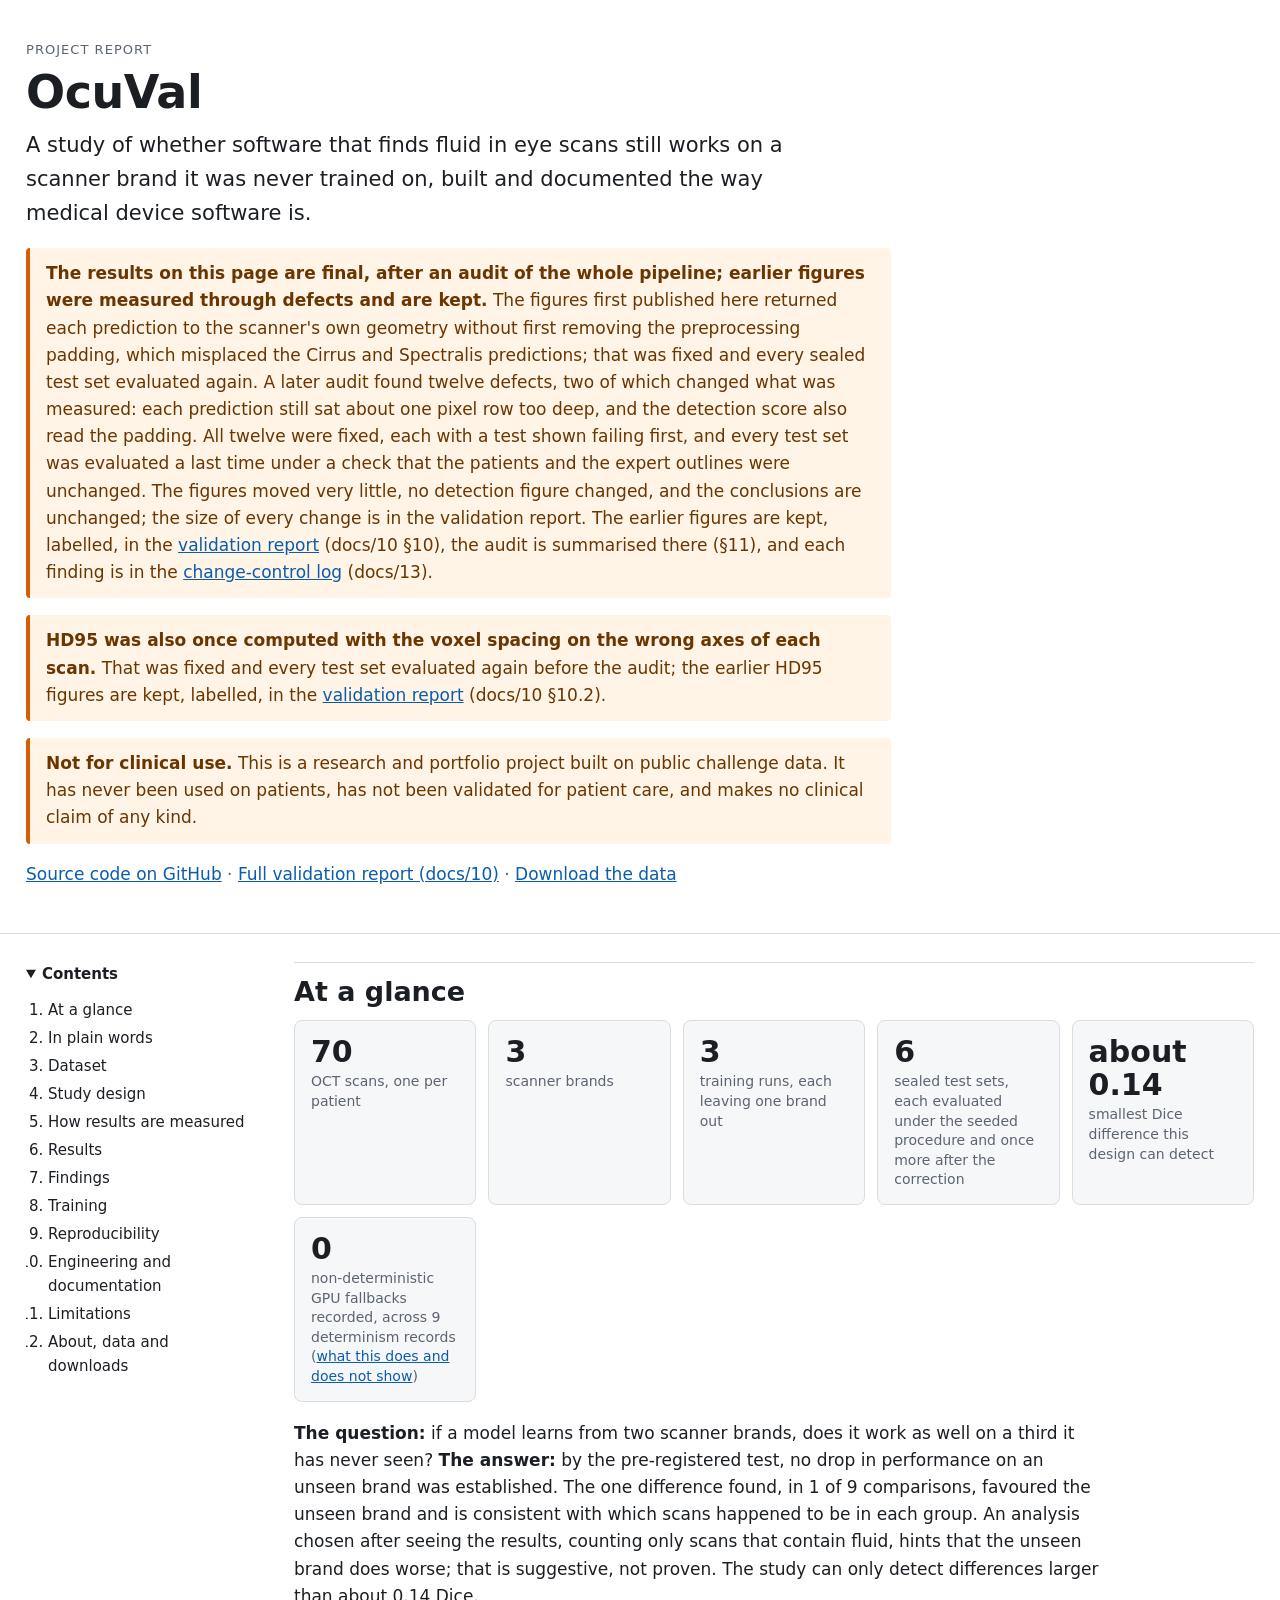
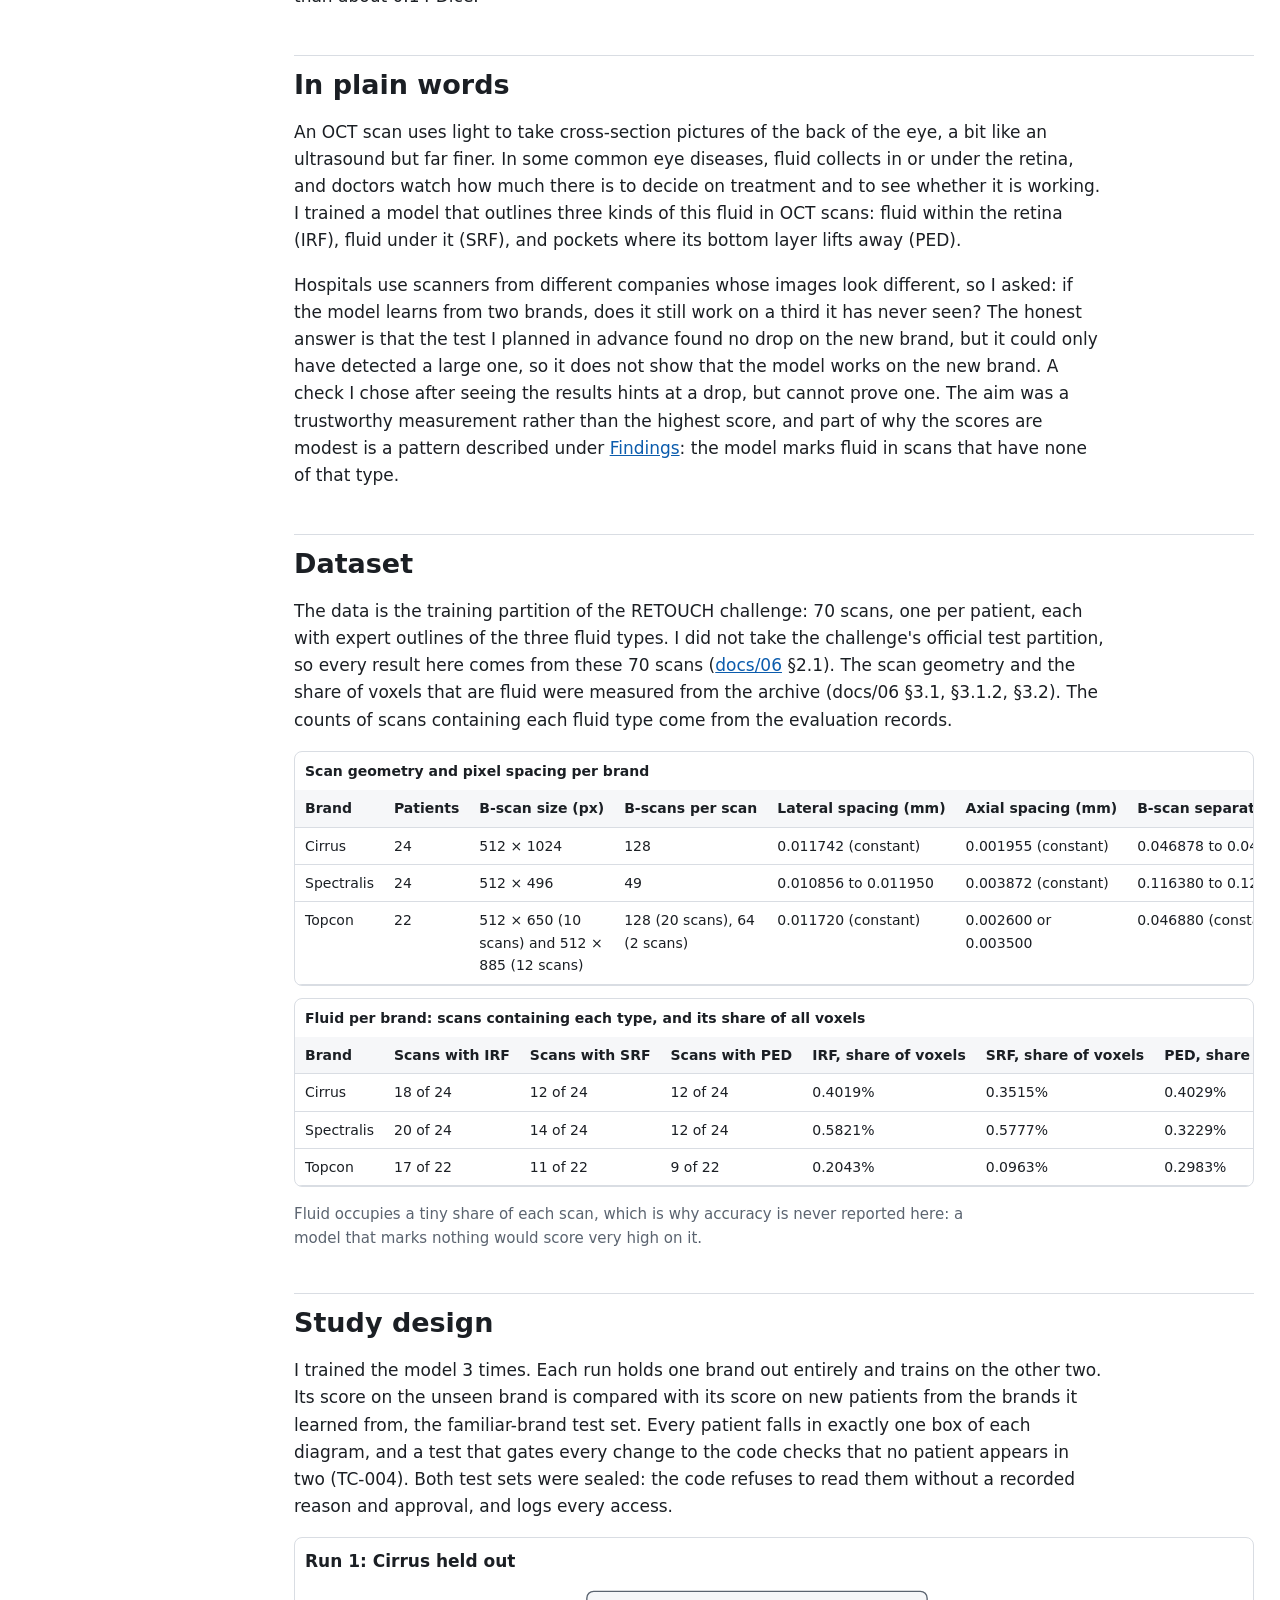
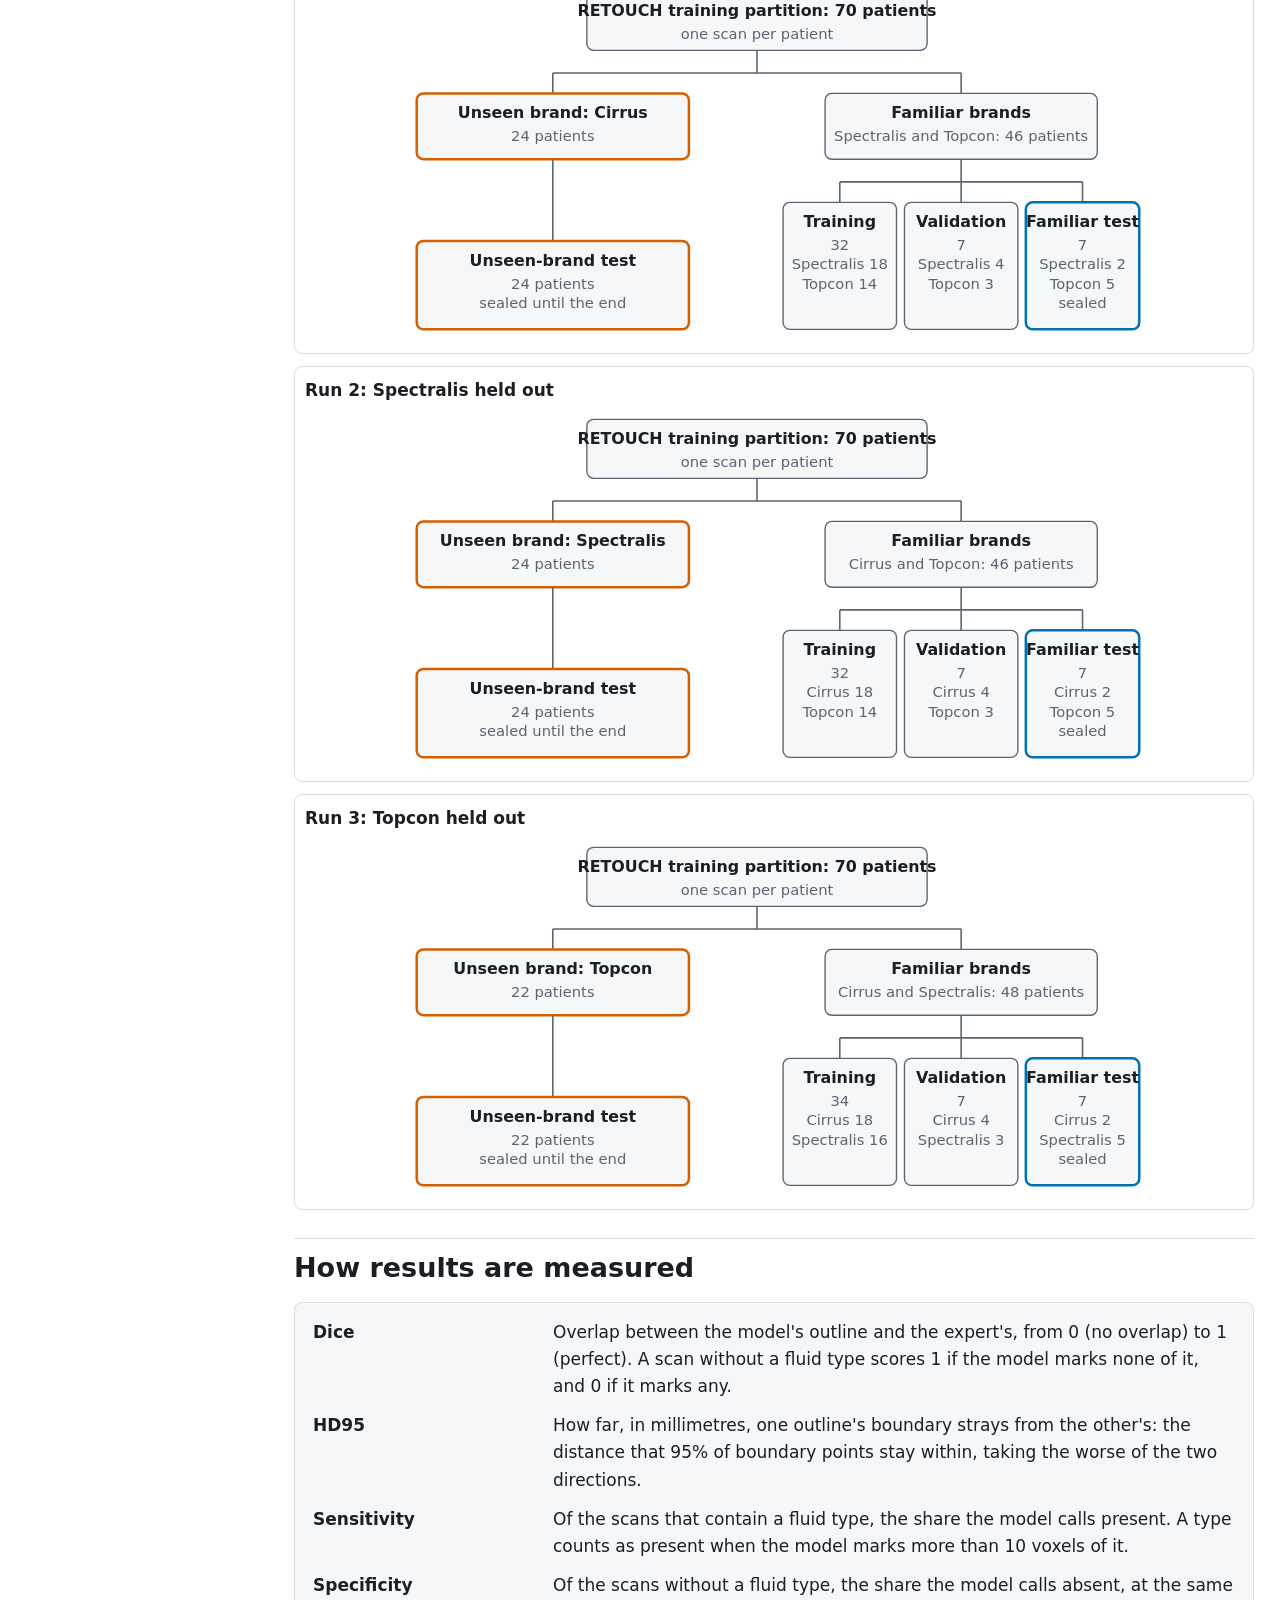
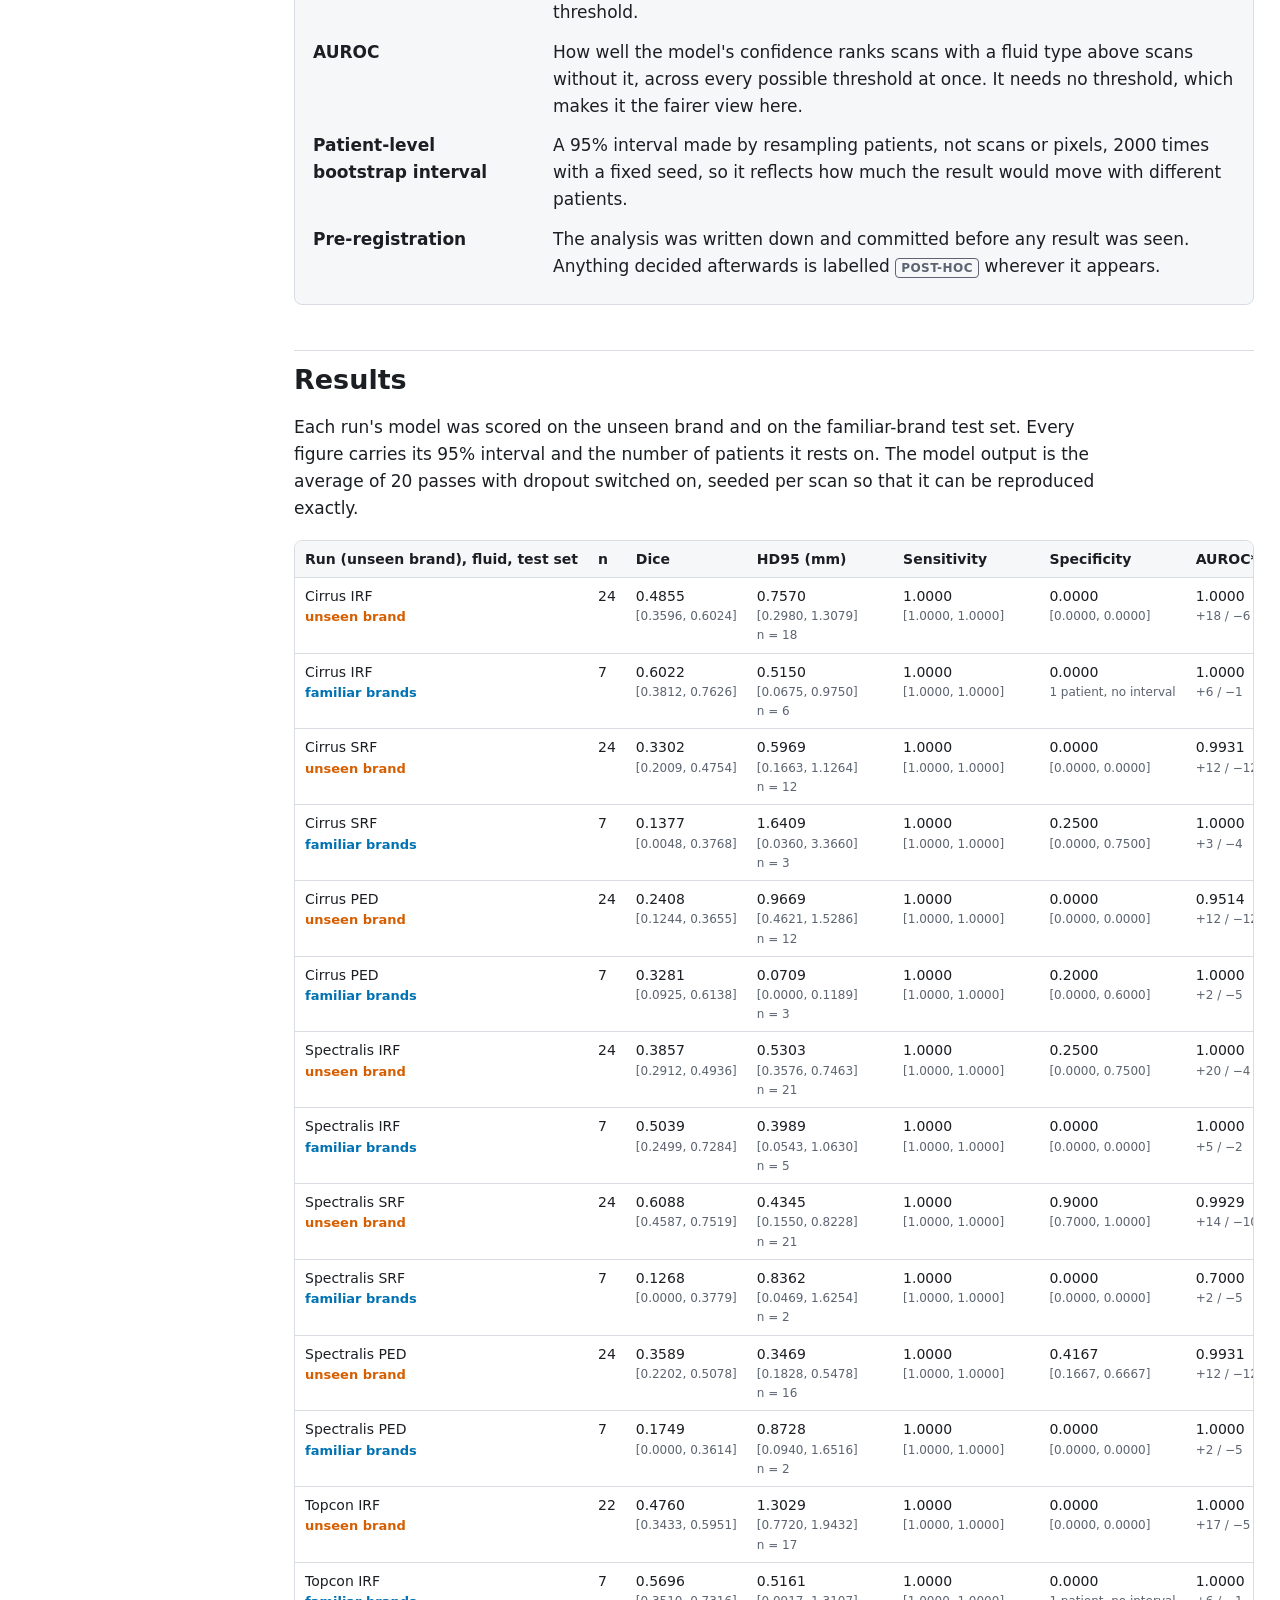
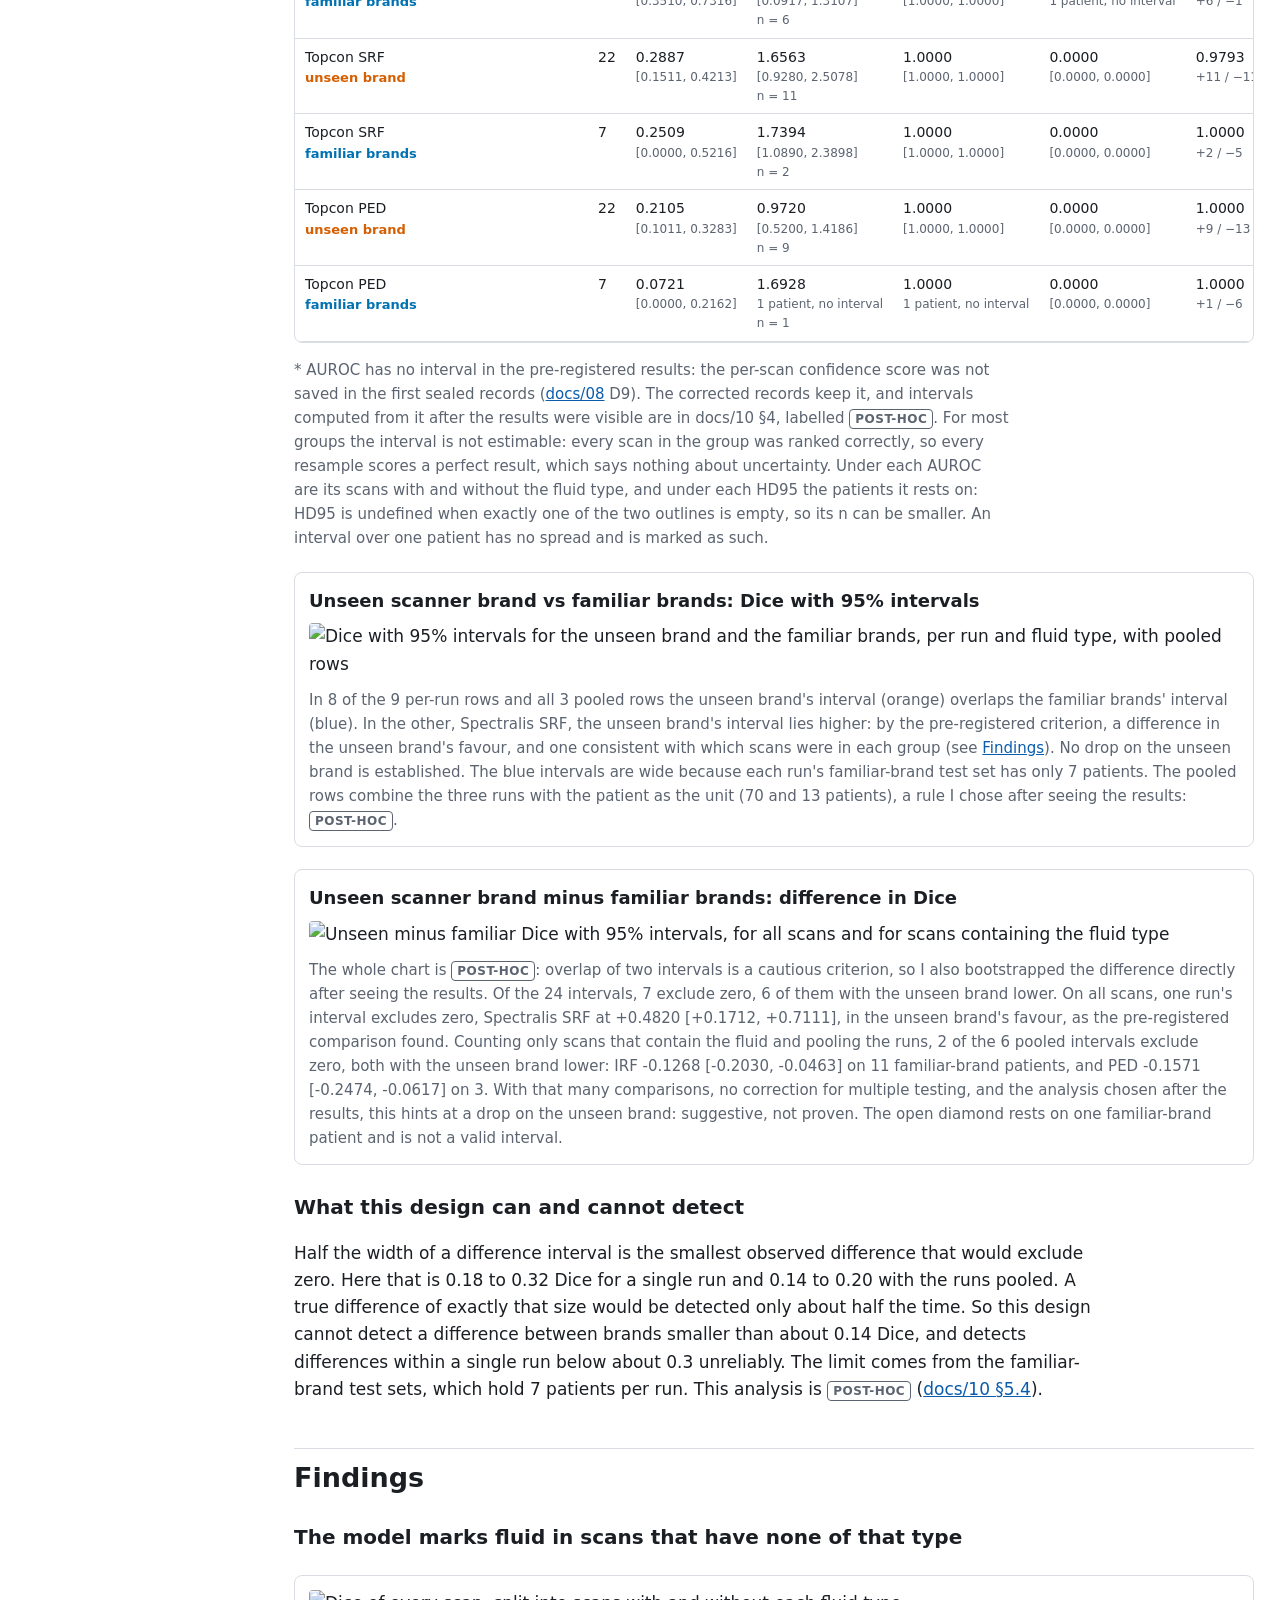
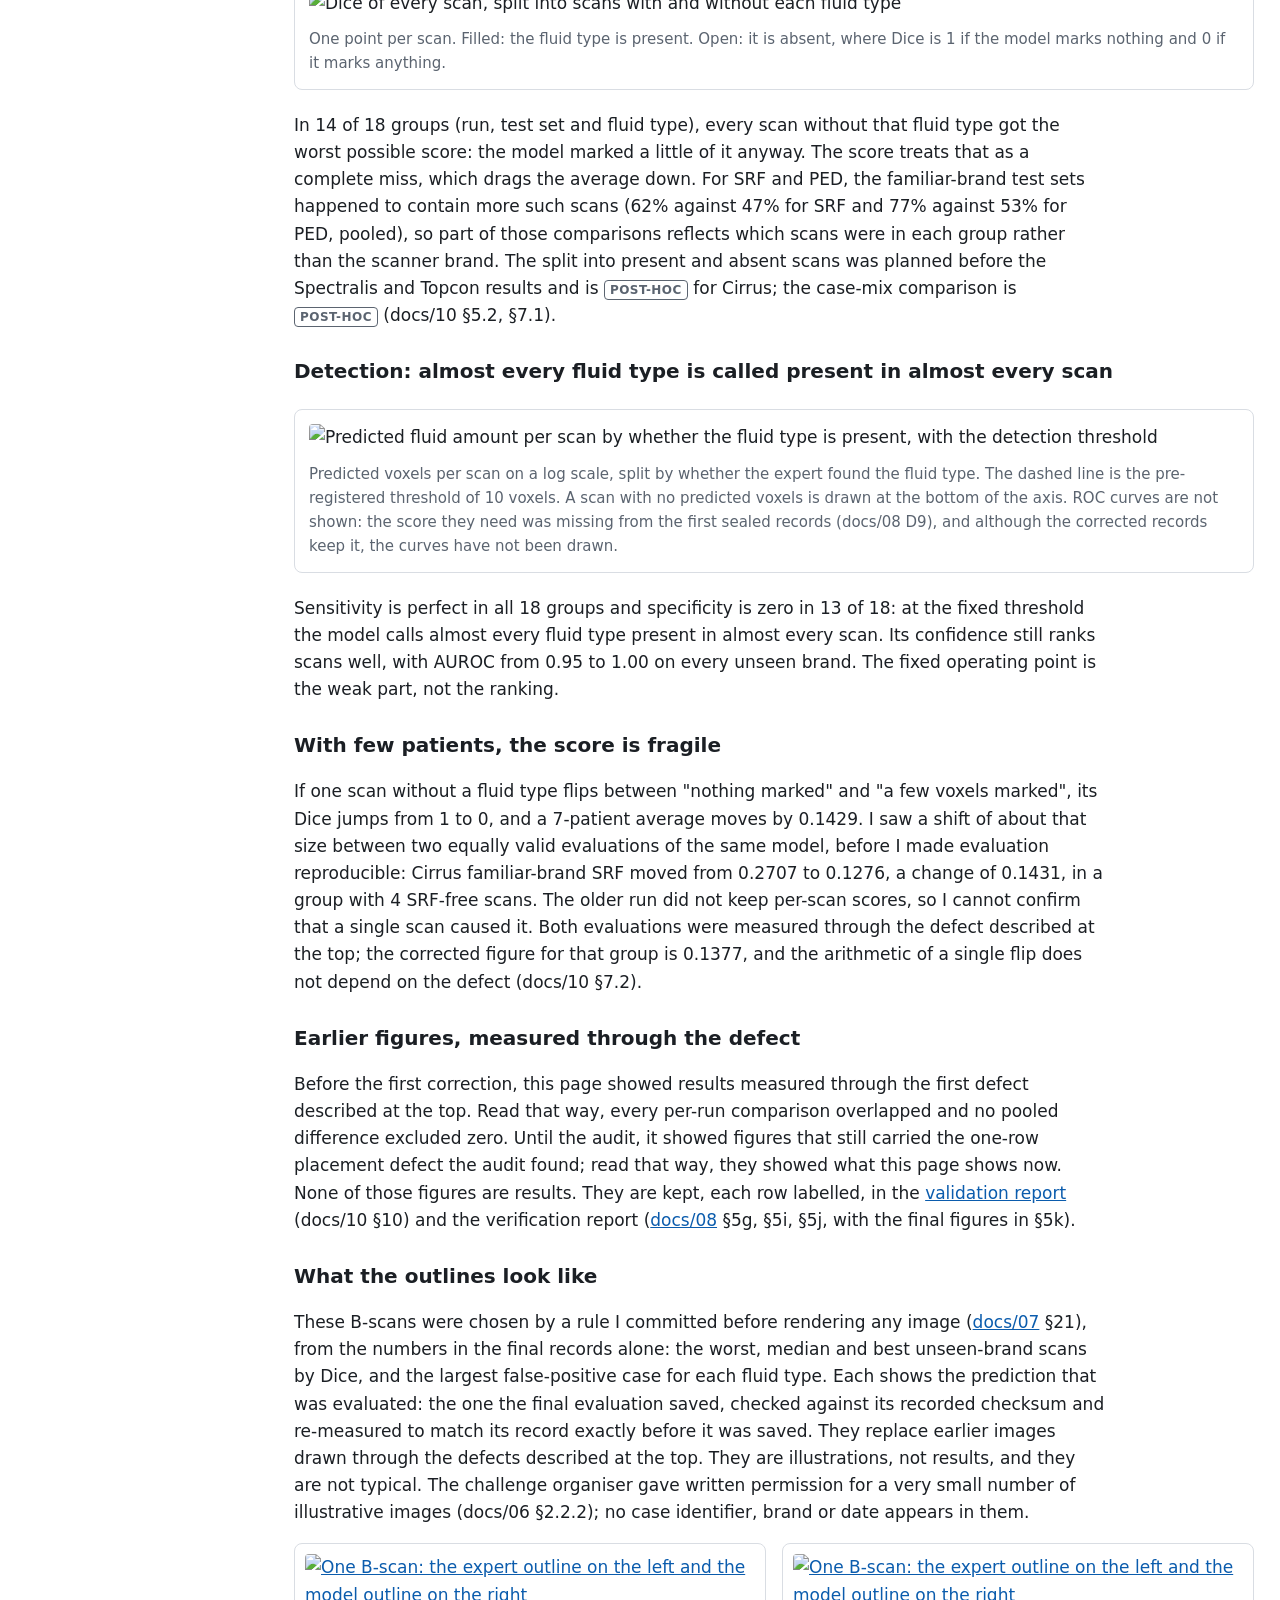
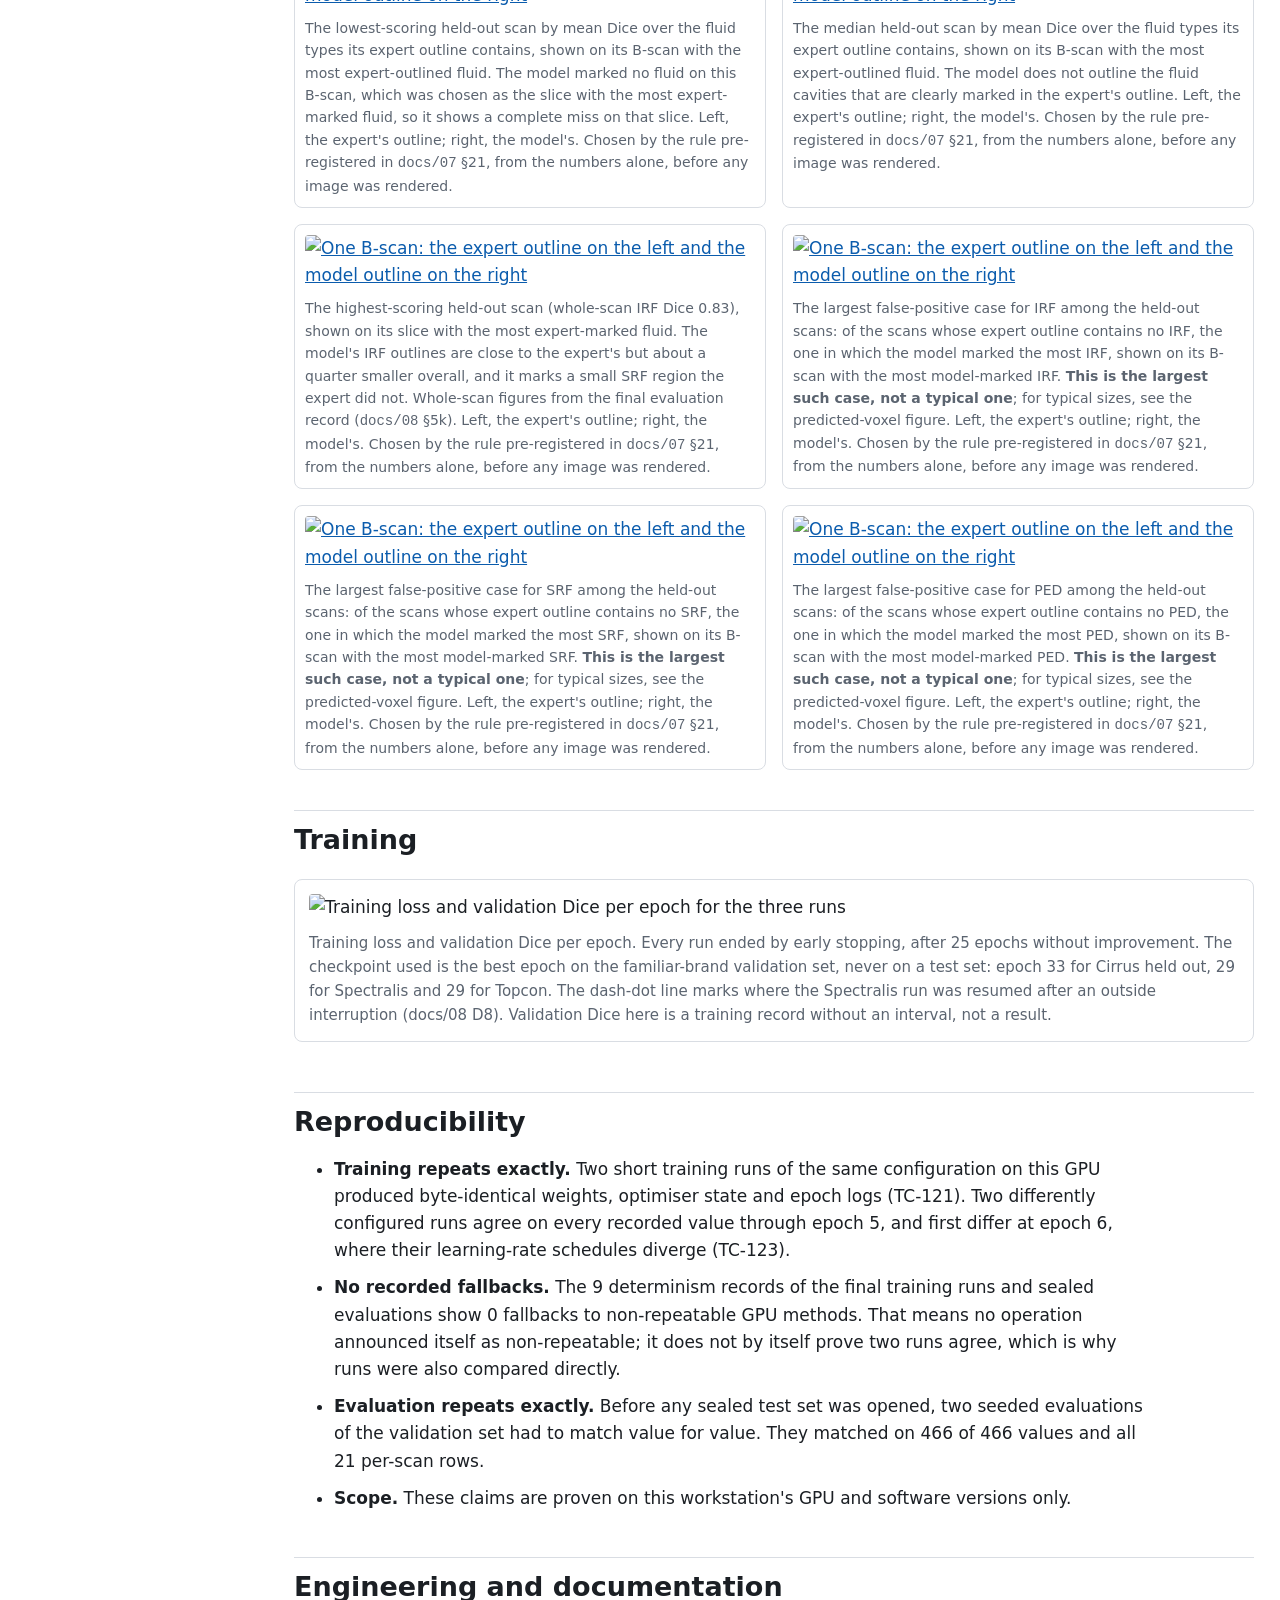
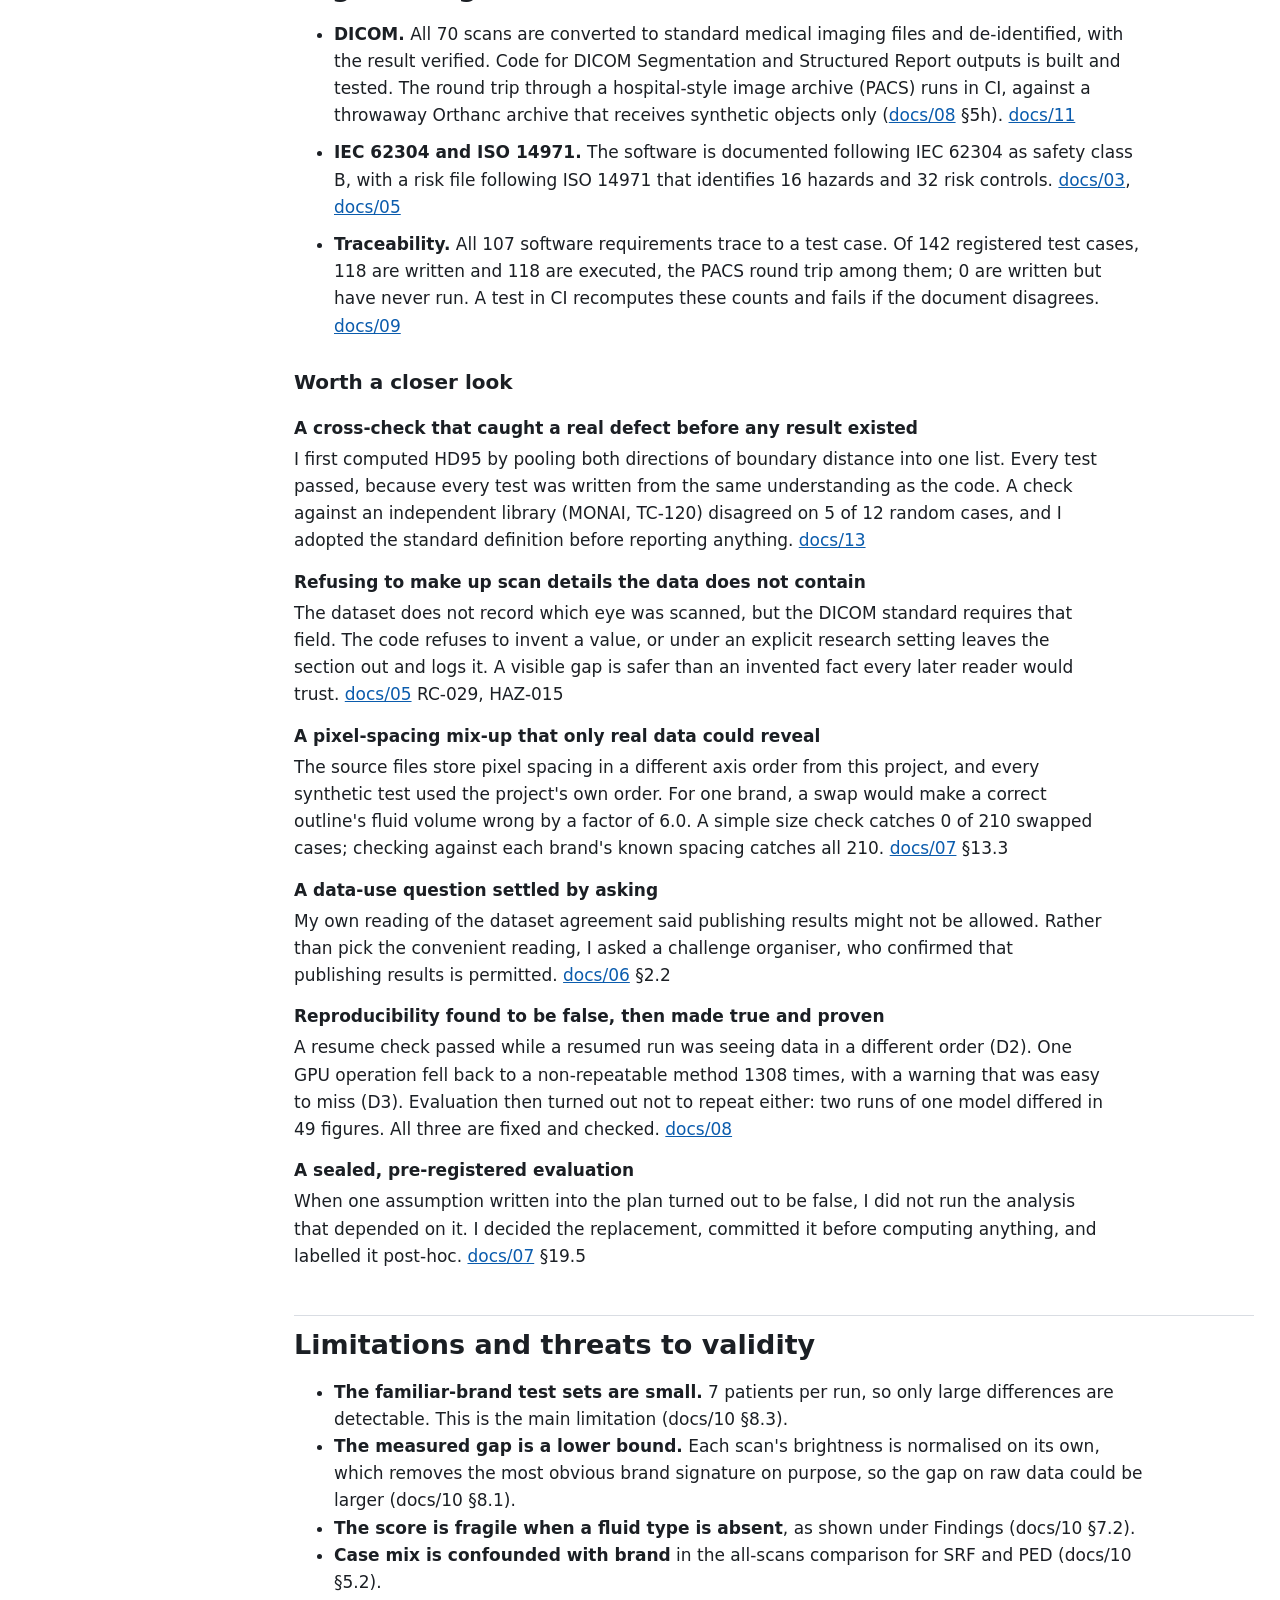
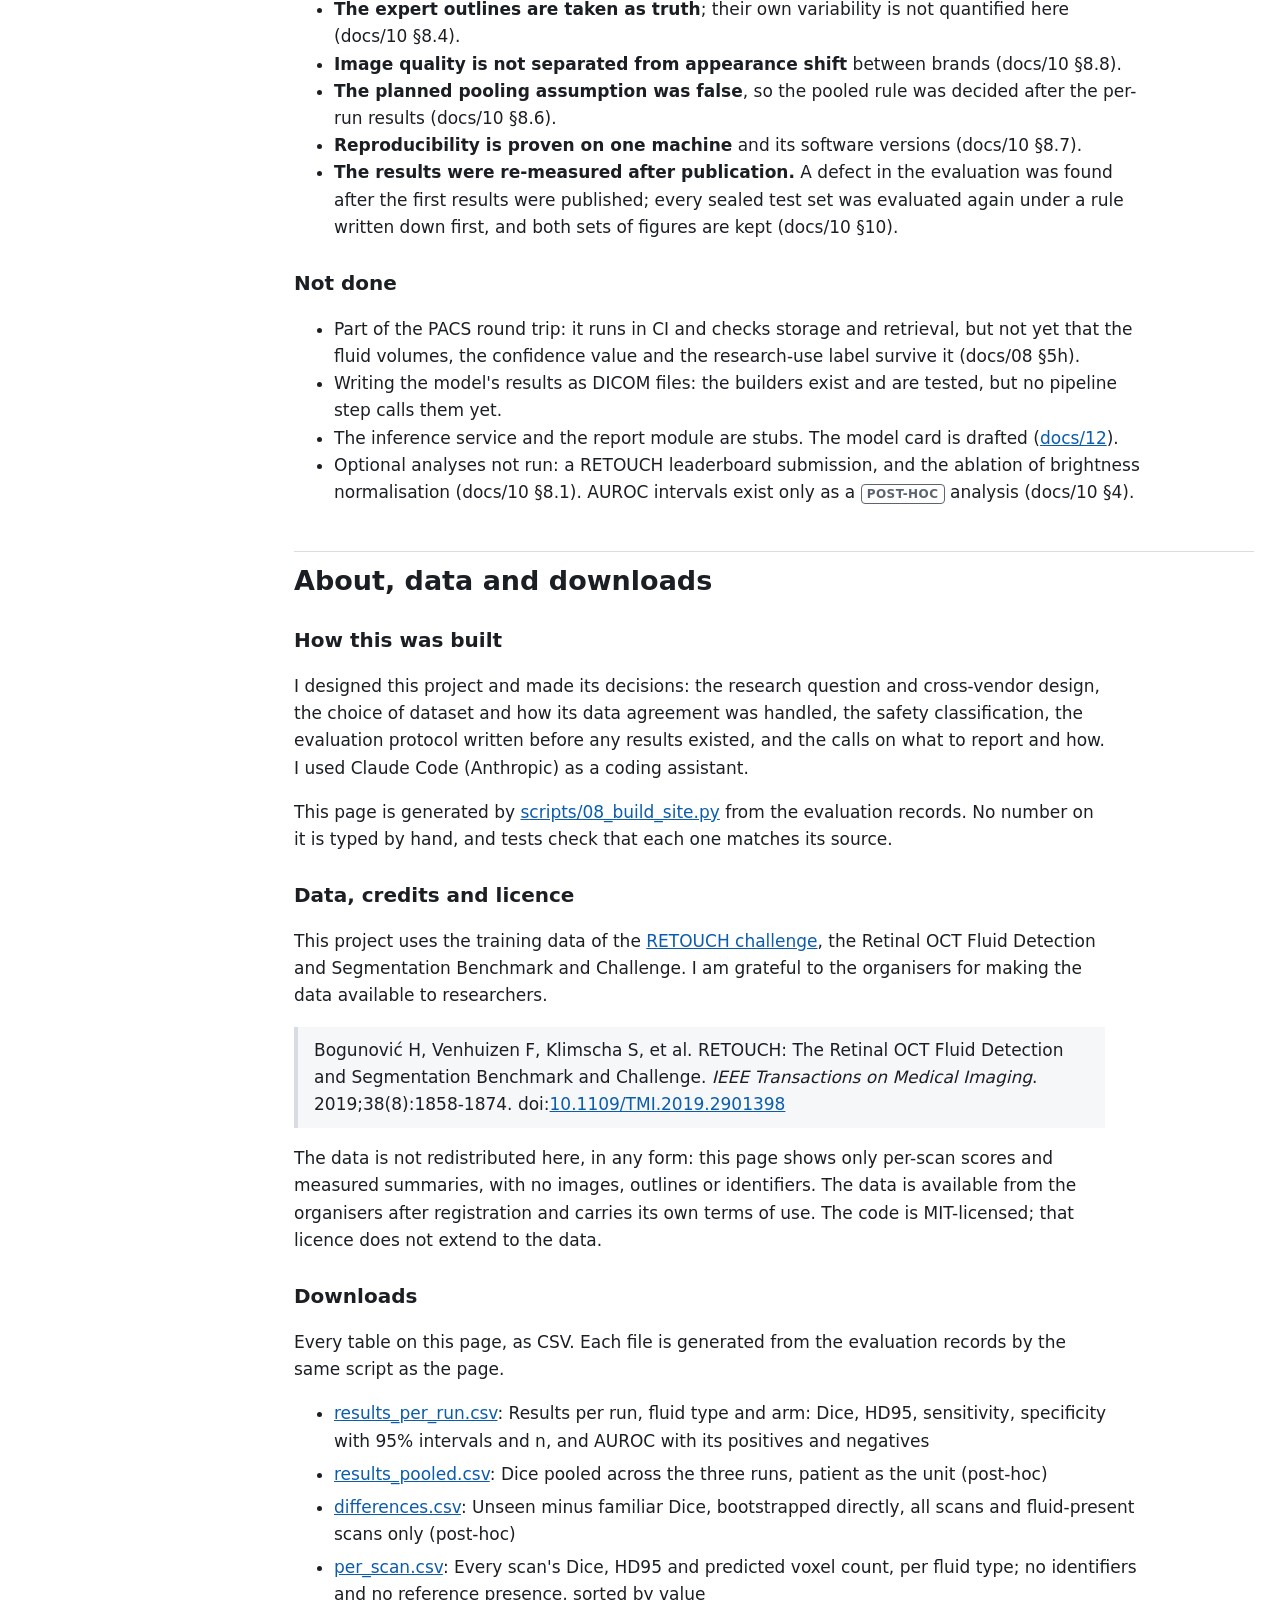
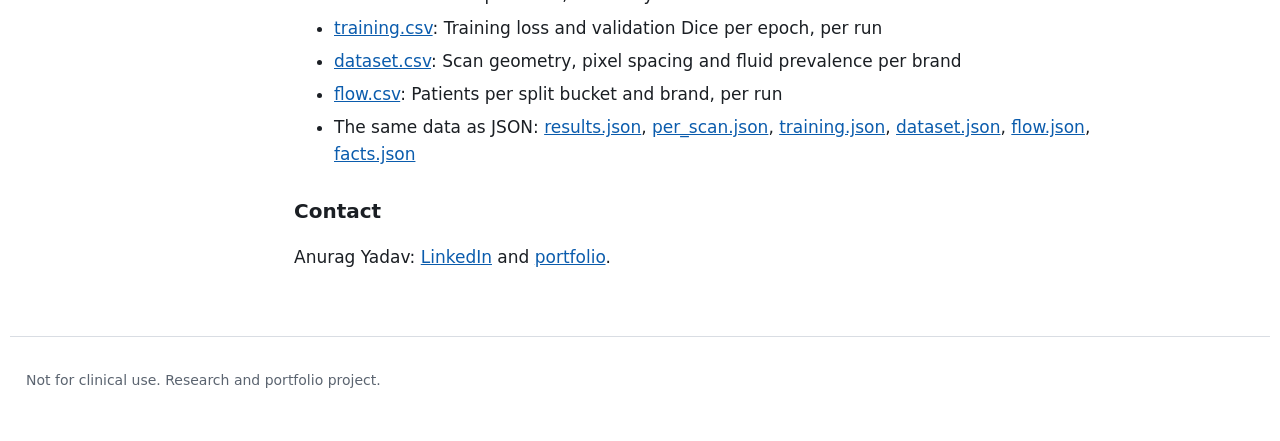
==== commit 2f48702f: "docs: publish the final figures from the 17.13 records, with the 21.11 B-scans eval/report.py reads " ====
--- a/site/index.html
+++ b/site/index.html
@@ -17,8 +17,8 @@
     <p class="eyebrow">Project report</p>
     <h1>OcuVal</h1>
     <p class="lede">A study of whether software that finds fluid in eye scans still works on a scanner brand it was never trained on, built and documented the way medical device software is.</p>
-    <p class="banner" role="note"><strong>Earlier figures were measured through a defect; the results on this page are corrected.</strong> The figures first published here came from an evaluation that returned each prediction to the scanner's own geometry without first removing the padding added during preprocessing, which misplaced the Cirrus and Spectralis predictions. I fixed that step and evaluated every sealed test set again with the same models. The earlier figures are kept, labelled, in the <a href="https://github.com/Anurag-YadavIIH/retinal-oct-fluid-segmentation/blob/main/docs/10_analytical_validation_report.md">validation report</a> (docs/10 §10). The finding is recorded in the <a href="https://github.com/Anurag-YadavIIH/retinal-oct-fluid-segmentation/blob/main/docs/13_change_control_log.md">change-control log</a> (docs/13).</p>
-    <p class="banner" role="note"><strong>The HD95 figures on this page are corrected.</strong> Earlier versions computed them with the voxel spacing applied to the wrong axes of each scan, a second defect found after the correction above. Every test set was evaluated again with the spacing fixed, under a check that would have stopped the run had any figure other than HD95 changed; none did. The earlier HD95 figures are kept, labelled, in the <a href="https://github.com/Anurag-YadavIIH/retinal-oct-fluid-segmentation/blob/main/docs/10_analytical_validation_report.md">validation report</a> (docs/10), and the finding is in the <a href="https://github.com/Anurag-YadavIIH/retinal-oct-fluid-segmentation/blob/main/docs/13_change_control_log.md">change-control log</a> (docs/13).</p>
+    <p class="banner" role="note"><strong>The results on this page are final, after an audit of the whole pipeline; earlier figures were measured through defects and are kept.</strong> The figures first published here returned each prediction to the scanner's own geometry without first removing the preprocessing padding, which misplaced the Cirrus and Spectralis predictions; that was fixed and every sealed test set evaluated again. A later audit found twelve defects, two of which changed what was measured: each prediction still sat about one pixel row too deep, and the detection score also read the padding. All twelve were fixed, each with a test shown failing first, and every test set was evaluated a last time under a check that the patients and the expert outlines were unchanged. The figures moved very little, no detection figure changed, and the conclusions are unchanged; the size of every change is in the validation report. The earlier figures are kept, labelled, in the <a href="https://github.com/Anurag-YadavIIH/retinal-oct-fluid-segmentation/blob/main/docs/10_analytical_validation_report.md">validation report</a> (docs/10 §10), the audit is summarised there (§11), and each finding is in the <a href="https://github.com/Anurag-YadavIIH/retinal-oct-fluid-segmentation/blob/main/docs/13_change_control_log.md">change-control log</a> (docs/13).</p>
+    <p class="banner" role="note"><strong>HD95 was also once computed with the voxel spacing on the wrong axes of each scan.</strong> That was fixed and every test set evaluated again before the audit; the earlier HD95 figures are kept, labelled, in the <a href="https://github.com/Anurag-YadavIIH/retinal-oct-fluid-segmentation/blob/main/docs/10_analytical_validation_report.md">validation report</a> (docs/10 §10.2).</p>
     <p class="banner" role="note"><strong>Not for clinical use.</strong> This is a research and portfolio project built on public challenge data. It has never been used on patients, has not been validated for patient care, and makes no clinical claim of any kind.</p>
     <p class="links"><a href="https://github.com/Anurag-YadavIIH/retinal-oct-fluid-segmentation">Source code on GitHub</a> <span aria-hidden="true">·</span> <a href="https://github.com/Anurag-YadavIIH/retinal-oct-fluid-segmentation/blob/main/docs/10_analytical_validation_report.md">Full validation report (docs/10)</a> <span aria-hidden="true">·</span> <a href="#downloads">Download the data</a></p>
   </div>
@@ -54,10 +54,10 @@
     <div class="card"><span class="big">3</span><span class="label">scanner brands</span></div>
     <div class="card"><span class="big">3</span><span class="label">training runs, each leaving one brand out</span></div>
     <div class="card"><span class="big">6</span><span class="label">sealed test sets, each evaluated under the seeded procedure and once more after the correction</span></div>
-    <div class="card"><span class="big">about 0.16</span><span class="label">smallest Dice difference this design can detect</span></div>
+    <div class="card"><span class="big">about 0.14</span><span class="label">smallest Dice difference this design can detect</span></div>
     <div class="card"><span class="big">0</span><span class="label">non-deterministic GPU fallbacks recorded, across 9 determinism records (<a href="#reproducibility">what this does and does not show</a>)</span></div>
   </div>
-  <p><strong>The question:</strong> if a model learns from two scanner brands, does it work as well on a third it has never seen? <strong>The answer:</strong> by the pre-registered test, no drop in performance on an unseen brand was established. The one difference found, in 1 of 9 comparisons, favoured the unseen brand and is consistent with which scans happened to be in each group. An analysis chosen after seeing the results, counting only scans that contain fluid, hints that the unseen brand does worse; that is suggestive, not proven. The study can only detect differences larger than about 0.16 Dice.</p>
+  <p><strong>The question:</strong> if a model learns from two scanner brands, does it work as well on a third it has never seen? <strong>The answer:</strong> by the pre-registered test, no drop in performance on an unseen brand was established. The one difference found, in 1 of 9 comparisons, favoured the unseen brand and is consistent with which scans happened to be in each group. An analysis chosen after seeing the results, counting only scans that contain fluid, hints that the unseen brand does worse; that is suggestive, not proven. The study can only detect differences larger than about 0.14 Dice.</p>
 </section>
 
 <section id="in-plain-words">
@@ -96,7 +96,7 @@
 <section id="results">
   <h2>Results</h2>
   <p>Each run's model was scored on the unseen brand and on the familiar-brand test set. Every figure carries its 95% interval and the number of patients it rests on. The model output is the average of 20 passes with dropout switched on, seeded per scan so that it can be reproduced exactly.</p>
-  <div class="tablewrap"><table class="data results"><thead><tr><th scope='col'>Run (unseen brand), fluid, test set</th><th scope='col'>n</th><th scope='col'>Dice</th><th scope='col'>HD95 (mm)</th><th scope='col'>Sensitivity</th><th scope='col'>Specificity</th><th scope='col'>AUROC*</th></tr></thead><tbody><tr class='held'><td>Cirrus IRF<span class='arm'>unseen brand</span></td><td class='num'>24</td><td class='num'>0.4834<span class='ci'>[0.3582, 0.5991]</span></td><td class='num'>0.7563<span class='ci'>[0.2970, 1.3089]<br>n = 18</span></td><td class='num'>1.0000<span class='ci'>[1.0000, 1.0000]</span></td><td class='num'>0.0000<span class='ci'>[0.0000, 0.0000]</span></td><td class='num'>1.0000<span class='ci'>+18 / −6</span></td></tr><tr class='ref'><td>Cirrus IRF<span class='arm'>familiar brands</span></td><td class='num'>7</td><td class='num'>0.5971<span class='ci'>[0.3791, 0.7580]</span></td><td class='num'>0.5145<span class='ci'>[0.0674, 0.9726]<br>n = 6</span></td><td class='num'>1.0000<span class='ci'>[1.0000, 1.0000]</span></td><td class='num'>0.0000<span class='ci'>1 patient, no interval</span></td><td class='num'>1.0000<span class='ci'>+6 / −1</span></td></tr><tr class='held'><td>Cirrus SRF<span class='arm'>unseen brand</span></td><td class='num'>24</td><td class='num'>0.3310<span class='ci'>[0.2005, 0.4770]</span></td><td class='num'>0.5957<span class='ci'>[0.1657, 1.1234]<br>n = 12</span></td><td class='num'>1.0000<span class='ci'>[1.0000, 1.0000]</span></td><td class='num'>0.0000<span class='ci'>[0.0000, 0.0000]</span></td><td class='num'>0.9931<span class='ci'>+12 / −12</span></td></tr><tr class='ref'><td>Cirrus SRF<span class='arm'>familiar brands</span></td><td class='num'>7</td><td class='num'>0.1352<span class='ci'>[0.0048, 0.3704]</span></td><td class='num'>1.6413<span class='ci'>[0.0375, 3.3656]<br>n = 3</span></td><td class='num'>1.0000<span class='ci'>[1.0000, 1.0000]</span></td><td class='num'>0.2500<span class='ci'>[0.0000, 0.7500]</span></td><td class='num'>1.0000<span class='ci'>+3 / −4</span></td></tr><tr class='held'><td>Cirrus PED<span class='arm'>unseen brand</span></td><td class='num'>24</td><td class='num'>0.2441<span class='ci'>[0.1275, 0.3700]</span></td><td class='num'>0.9630<span class='ci'>[0.4608, 1.5244]<br>n = 12</span></td><td class='num'>1.0000<span class='ci'>[1.0000, 1.0000]</span></td><td class='num'>0.0000<span class='ci'>[0.0000, 0.0000]</span></td><td class='num'>0.9514<span class='ci'>+12 / −12</span></td></tr><tr class='ref'><td>Cirrus PED<span class='arm'>familiar brands</span></td><td class='num'>7</td><td class='num'>0.3268<span class='ci'>[0.0899, 0.6126]</span></td><td class='num'>0.0709<span class='ci'>[0.0000, 0.1189]<br>n = 3</span></td><td class='num'>1.0000<span class='ci'>[1.0000, 1.0000]</span></td><td class='num'>0.2000<span class='ci'>[0.0000, 0.6000]</span></td><td class='num'>1.0000<span class='ci'>+2 / −5</span></td></tr><tr class='held'><td>Spectralis IRF<span class='arm'>unseen brand</span></td><td class='num'>24</td><td class='num'>0.3823<span class='ci'>[0.2882, 0.4899]</span></td><td class='num'>0.5301<span class='ci'>[0.3573, 0.7463]<br>n = 21</span></td><td class='num'>1.0000<span class='ci'>[1.0000, 1.0000]</span></td><td class='num'>0.2500<span class='ci'>[0.0000, 0.7500]</span></td><td class='num'>1.0000<span class='ci'>+20 / −4</span></td></tr><tr class='ref'><td>Spectralis IRF<span class='arm'>familiar brands</span></td><td class='num'>7</td><td class='num'>0.5024<span class='ci'>[0.2496, 0.7262]</span></td><td class='num'>0.3986<span class='ci'>[0.0539, 1.0619]<br>n = 5</span></td><td class='num'>1.0000<span class='ci'>[1.0000, 1.0000]</span></td><td class='num'>0.0000<span class='ci'>[0.0000, 0.0000]</span></td><td class='num'>1.0000<span class='ci'>+5 / −2</span></td></tr><tr class='held'><td>Spectralis SRF<span class='arm'>unseen brand</span></td><td class='num'>24</td><td class='num'>0.6057<span class='ci'>[0.4571, 0.7496]</span></td><td class='num'>0.4345<span class='ci'>[0.1551, 0.8227]<br>n = 21</span></td><td class='num'>1.0000<span class='ci'>[1.0000, 1.0000]</span></td><td class='num'>0.9000<span class='ci'>[0.7000, 1.0000]</span></td><td class='num'>0.9929<span class='ci'>+14 / −10</span></td></tr><tr class='ref'><td>Spectralis SRF<span class='arm'>familiar brands</span></td><td class='num'>7</td><td class='num'>0.1246<span class='ci'>[0.0000, 0.3713]</span></td><td class='num'>0.8365<span class='ci'>[0.0469, 1.6261]<br>n = 2</span></td><td class='num'>1.0000<span class='ci'>[1.0000, 1.0000]</span></td><td class='num'>0.0000<span class='ci'>[0.0000, 0.0000]</span></td><td class='num'>0.7000<span class='ci'>+2 / −5</span></td></tr><tr class='held'><td>Spectralis PED<span class='arm'>unseen brand</span></td><td class='num'>24</td><td class='num'>0.3607<span class='ci'>[0.2223, 0.5096]</span></td><td class='num'>0.3465<span class='ci'>[0.1825, 0.5473]<br>n = 16</span></td><td class='num'>1.0000<span class='ci'>[1.0000, 1.0000]</span></td><td class='num'>0.4167<span class='ci'>[0.1667, 0.6667]</span></td><td class='num'>0.9931<span class='ci'>+12 / −12</span></td></tr><tr class='ref'><td>Spectralis PED<span class='arm'>familiar brands</span></td><td class='num'>7</td><td class='num'>0.1722<span class='ci'>[0.0000, 0.3506]</span></td><td class='num'>0.8684<span class='ci'>[0.0943, 1.6424]<br>n = 2</span></td><td class='num'>1.0000<span class='ci'>[1.0000, 1.0000]</span></td><td class='num'>0.0000<span class='ci'>[0.0000, 0.0000]</span></td><td class='num'>1.0000<span class='ci'>+2 / −5</span></td></tr><tr class='held'><td>Topcon IRF<span class='arm'>unseen brand</span></td><td class='num'>22</td><td class='num'>0.4743<span class='ci'>[0.3416, 0.5929]</span></td><td class='num'>1.3066<span class='ci'>[0.7753, 1.9468]<br>n = 17</span></td><td class='num'>1.0000<span class='ci'>[1.0000, 1.0000]</span></td><td class='num'>0.0000<span class='ci'>[0.0000, 0.0000]</span></td><td class='num'>1.0000<span class='ci'>+17 / −5</span></td></tr><tr class='ref'><td>Topcon IRF<span class='arm'>familiar brands</span></td><td class='num'>7</td><td class='num'>0.5624<span class='ci'>[0.3455, 0.7226]</span></td><td class='num'>0.5174<span class='ci'>[0.0927, 1.3117]<br>n = 6</span></td><td class='num'>1.0000<span class='ci'>[1.0000, 1.0000]</span></td><td class='num'>0.0000<span class='ci'>1 patient, no interval</span></td><td class='num'>1.0000<span class='ci'>+6 / −1</span></td></tr><tr class='held'><td>Topcon SRF<span class='arm'>unseen brand</span></td><td class='num'>22</td><td class='num'>0.2822<span class='ci'>[0.1479, 0.4118]</span></td><td class='num'>1.6308<span class='ci'>[0.8750, 2.5045]<br>n = 11</span></td><td class='num'>1.0000<span class='ci'>[1.0000, 1.0000]</span></td><td class='num'>0.0000<span class='ci'>[0.0000, 0.0000]</span></td><td class='num'>0.9793<span class='ci'>+11 / −11</span></td></tr><tr class='ref'><td>Topcon SRF<span class='arm'>familiar brands</span></td><td class='num'>7</td><td class='num'>0.2483<span class='ci'>[0.0000, 0.5143]</span></td><td class='num'>1.7393<span class='ci'>[1.0889, 2.3897]<br>n = 2</span></td><td class='num'>1.0000<span class='ci'>[1.0000, 1.0000]</span></td><td class='num'>0.0000<span class='ci'>[0.0000, 0.0000]</span></td><td class='num'>1.0000<span class='ci'>+2 / −5</span></td></tr><tr class='held'><td>Topcon PED<span class='arm'>unseen brand</span></td><td class='num'>22</td><td class='num'>0.2056<span class='ci'>[0.0987, 0.3208]</span></td><td class='num'>0.9723<span class='ci'>[0.5206, 1.4189]<br>n = 9</span></td><td class='num'>1.0000<span class='ci'>[1.0000, 1.0000]</span></td><td class='num'>0.0000<span class='ci'>[0.0000, 0.0000]</span></td><td class='num'>1.0000<span class='ci'>+9 / −13</span></td></tr><tr class='ref'><td>Topcon PED<span class='arm'>familiar brands</span></td><td class='num'>7</td><td class='num'>0.0711<span class='ci'>[0.0000, 0.2132]</span></td><td class='num'>1.6630<span class='ci'>1 patient, no interval<br>n = 1</span></td><td class='num'>1.0000<span class='ci'>1 patient, no interval</span></td><td class='num'>0.0000<span class='ci'>[0.0000, 0.0000]</span></td><td class='num'>1.0000<span class='ci'>+1 / −6</span></td></tr></tbody></table></div>
+  <div class="tablewrap"><table class="data results"><thead><tr><th scope='col'>Run (unseen brand), fluid, test set</th><th scope='col'>n</th><th scope='col'>Dice</th><th scope='col'>HD95 (mm)</th><th scope='col'>Sensitivity</th><th scope='col'>Specificity</th><th scope='col'>AUROC*</th></tr></thead><tbody><tr class='held'><td>Cirrus IRF<span class='arm'>unseen brand</span></td><td class='num'>24</td><td class='num'>0.4855<span class='ci'>[0.3596, 0.6024]</span></td><td class='num'>0.7570<span class='ci'>[0.2980, 1.3079]<br>n = 18</span></td><td class='num'>1.0000<span class='ci'>[1.0000, 1.0000]</span></td><td class='num'>0.0000<span class='ci'>[0.0000, 0.0000]</span></td><td class='num'>1.0000<span class='ci'>+18 / −6</span></td></tr><tr class='ref'><td>Cirrus IRF<span class='arm'>familiar brands</span></td><td class='num'>7</td><td class='num'>0.6022<span class='ci'>[0.3812, 0.7626]</span></td><td class='num'>0.5150<span class='ci'>[0.0675, 0.9750]<br>n = 6</span></td><td class='num'>1.0000<span class='ci'>[1.0000, 1.0000]</span></td><td class='num'>0.0000<span class='ci'>1 patient, no interval</span></td><td class='num'>1.0000<span class='ci'>+6 / −1</span></td></tr><tr class='held'><td>Cirrus SRF<span class='arm'>unseen brand</span></td><td class='num'>24</td><td class='num'>0.3302<span class='ci'>[0.2009, 0.4754]</span></td><td class='num'>0.5969<span class='ci'>[0.1663, 1.1264]<br>n = 12</span></td><td class='num'>1.0000<span class='ci'>[1.0000, 1.0000]</span></td><td class='num'>0.0000<span class='ci'>[0.0000, 0.0000]</span></td><td class='num'>0.9931<span class='ci'>+12 / −12</span></td></tr><tr class='ref'><td>Cirrus SRF<span class='arm'>familiar brands</span></td><td class='num'>7</td><td class='num'>0.1377<span class='ci'>[0.0048, 0.3768]</span></td><td class='num'>1.6409<span class='ci'>[0.0360, 3.3660]<br>n = 3</span></td><td class='num'>1.0000<span class='ci'>[1.0000, 1.0000]</span></td><td class='num'>0.2500<span class='ci'>[0.0000, 0.7500]</span></td><td class='num'>1.0000<span class='ci'>+3 / −4</span></td></tr><tr class='held'><td>Cirrus PED<span class='arm'>unseen brand</span></td><td class='num'>24</td><td class='num'>0.2408<span class='ci'>[0.1244, 0.3655]</span></td><td class='num'>0.9669<span class='ci'>[0.4621, 1.5286]<br>n = 12</span></td><td class='num'>1.0000<span class='ci'>[1.0000, 1.0000]</span></td><td class='num'>0.0000<span class='ci'>[0.0000, 0.0000]</span></td><td class='num'>0.9514<span class='ci'>+12 / −12</span></td></tr><tr class='ref'><td>Cirrus PED<span class='arm'>familiar brands</span></td><td class='num'>7</td><td class='num'>0.3281<span class='ci'>[0.0925, 0.6138]</span></td><td class='num'>0.0709<span class='ci'>[0.0000, 0.1189]<br>n = 3</span></td><td class='num'>1.0000<span class='ci'>[1.0000, 1.0000]</span></td><td class='num'>0.2000<span class='ci'>[0.0000, 0.6000]</span></td><td class='num'>1.0000<span class='ci'>+2 / −5</span></td></tr><tr class='held'><td>Spectralis IRF<span class='arm'>unseen brand</span></td><td class='num'>24</td><td class='num'>0.3857<span class='ci'>[0.2912, 0.4936]</span></td><td class='num'>0.5303<span class='ci'>[0.3576, 0.7463]<br>n = 21</span></td><td class='num'>1.0000<span class='ci'>[1.0000, 1.0000]</span></td><td class='num'>0.2500<span class='ci'>[0.0000, 0.7500]</span></td><td class='num'>1.0000<span class='ci'>+20 / −4</span></td></tr><tr class='ref'><td>Spectralis IRF<span class='arm'>familiar brands</span></td><td class='num'>7</td><td class='num'>0.5039<span class='ci'>[0.2499, 0.7284]</span></td><td class='num'>0.3989<span class='ci'>[0.0543, 1.0630]<br>n = 5</span></td><td class='num'>1.0000<span class='ci'>[1.0000, 1.0000]</span></td><td class='num'>0.0000<span class='ci'>[0.0000, 0.0000]</span></td><td class='num'>1.0000<span class='ci'>+5 / −2</span></td></tr><tr class='held'><td>Spectralis SRF<span class='arm'>unseen brand</span></td><td class='num'>24</td><td class='num'>0.6088<span class='ci'>[0.4587, 0.7519]</span></td><td class='num'>0.4345<span class='ci'>[0.1550, 0.8228]<br>n = 21</span></td><td class='num'>1.0000<span class='ci'>[1.0000, 1.0000]</span></td><td class='num'>0.9000<span class='ci'>[0.7000, 1.0000]</span></td><td class='num'>0.9929<span class='ci'>+14 / −10</span></td></tr><tr class='ref'><td>Spectralis SRF<span class='arm'>familiar brands</span></td><td class='num'>7</td><td class='num'>0.1268<span class='ci'>[0.0000, 0.3779]</span></td><td class='num'>0.8362<span class='ci'>[0.0469, 1.6254]<br>n = 2</span></td><td class='num'>1.0000<span class='ci'>[1.0000, 1.0000]</span></td><td class='num'>0.0000<span class='ci'>[0.0000, 0.0000]</span></td><td class='num'>0.7000<span class='ci'>+2 / −5</span></td></tr><tr class='held'><td>Spectralis PED<span class='arm'>unseen brand</span></td><td class='num'>24</td><td class='num'>0.3589<span class='ci'>[0.2202, 0.5078]</span></td><td class='num'>0.3469<span class='ci'>[0.1828, 0.5478]<br>n = 16</span></td><td class='num'>1.0000<span class='ci'>[1.0000, 1.0000]</span></td><td class='num'>0.4167<span class='ci'>[0.1667, 0.6667]</span></td><td class='num'>0.9931<span class='ci'>+12 / −12</span></td></tr><tr class='ref'><td>Spectralis PED<span class='arm'>familiar brands</span></td><td class='num'>7</td><td class='num'>0.1749<span class='ci'>[0.0000, 0.3614]</span></td><td class='num'>0.8728<span class='ci'>[0.0940, 1.6516]<br>n = 2</span></td><td class='num'>1.0000<span class='ci'>[1.0000, 1.0000]</span></td><td class='num'>0.0000<span class='ci'>[0.0000, 0.0000]</span></td><td class='num'>1.0000<span class='ci'>+2 / −5</span></td></tr><tr class='held'><td>Topcon IRF<span class='arm'>unseen brand</span></td><td class='num'>22</td><td class='num'>0.4760<span class='ci'>[0.3433, 0.5951]</span></td><td class='num'>1.3029<span class='ci'>[0.7720, 1.9432]<br>n = 17</span></td><td class='num'>1.0000<span class='ci'>[1.0000, 1.0000]</span></td><td class='num'>0.0000<span class='ci'>[0.0000, 0.0000]</span></td><td class='num'>1.0000<span class='ci'>+17 / −5</span></td></tr><tr class='ref'><td>Topcon IRF<span class='arm'>familiar brands</span></td><td class='num'>7</td><td class='num'>0.5696<span class='ci'>[0.3510, 0.7316]</span></td><td class='num'>0.5161<span class='ci'>[0.0917, 1.3107]<br>n = 6</span></td><td class='num'>1.0000<span class='ci'>[1.0000, 1.0000]</span></td><td class='num'>0.0000<span class='ci'>1 patient, no interval</span></td><td class='num'>1.0000<span class='ci'>+6 / −1</span></td></tr><tr class='held'><td>Topcon SRF<span class='arm'>unseen brand</span></td><td class='num'>22</td><td class='num'>0.2887<span class='ci'>[0.1511, 0.4213]</span></td><td class='num'>1.6563<span class='ci'>[0.9280, 2.5078]<br>n = 11</span></td><td class='num'>1.0000<span class='ci'>[1.0000, 1.0000]</span></td><td class='num'>0.0000<span class='ci'>[0.0000, 0.0000]</span></td><td class='num'>0.9793<span class='ci'>+11 / −11</span></td></tr><tr class='ref'><td>Topcon SRF<span class='arm'>familiar brands</span></td><td class='num'>7</td><td class='num'>0.2509<span class='ci'>[0.0000, 0.5216]</span></td><td class='num'>1.7394<span class='ci'>[1.0890, 2.3898]<br>n = 2</span></td><td class='num'>1.0000<span class='ci'>[1.0000, 1.0000]</span></td><td class='num'>0.0000<span class='ci'>[0.0000, 0.0000]</span></td><td class='num'>1.0000<span class='ci'>+2 / −5</span></td></tr><tr class='held'><td>Topcon PED<span class='arm'>unseen brand</span></td><td class='num'>22</td><td class='num'>0.2105<span class='ci'>[0.1011, 0.3283]</span></td><td class='num'>0.9720<span class='ci'>[0.5200, 1.4186]<br>n = 9</span></td><td class='num'>1.0000<span class='ci'>[1.0000, 1.0000]</span></td><td class='num'>0.0000<span class='ci'>[0.0000, 0.0000]</span></td><td class='num'>1.0000<span class='ci'>+9 / −13</span></td></tr><tr class='ref'><td>Topcon PED<span class='arm'>familiar brands</span></td><td class='num'>7</td><td class='num'>0.0721<span class='ci'>[0.0000, 0.2162]</span></td><td class='num'>1.6928<span class='ci'>1 patient, no interval<br>n = 1</span></td><td class='num'>1.0000<span class='ci'>1 patient, no interval</span></td><td class='num'>0.0000<span class='ci'>[0.0000, 0.0000]</span></td><td class='num'>1.0000<span class='ci'>+1 / −6</span></td></tr></tbody></table></div>
   <p class="note">* AUROC has no interval in the pre-registered results: the per-scan confidence score was not saved in the first sealed records (<a href="https://github.com/Anurag-YadavIIH/retinal-oct-fluid-segmentation/blob/main/docs/08_vv_report.md">docs/08</a> D9). The corrected records keep it, and intervals computed from it after the results were visible are in docs/10 §4, labelled <span class="tag">post-hoc</span>. For most groups the interval is not estimable: every scan in the group was ranked correctly, so every resample scores a perfect result, which says nothing about uncertainty. Under each AUROC are its scans with and without the fluid type, and under each HD95 the patients it rests on: HD95 is undefined when exactly one of the two outlines is empty, so its n can be smaller. An interval over one patient has no spread and is marked as such.</p>
 
   <figure class="chart" data-chart="headline">
@@ -110,11 +110,11 @@
     <h3>Unseen scanner brand minus familiar brands: difference in Dice</h3>
     <div class="plot" role="img" aria-label="Unseen minus familiar Dice with 95% intervals, for all scans and for scans containing the fluid type"></div>
     <img class="fallback" src="figures/fig4_dice_differences.svg" alt="Unseen minus familiar Dice with 95% intervals, for all scans and for scans containing the fluid type" loading="lazy">
-    <figcaption>The whole chart is <span class="tag">post-hoc</span>: overlap of two intervals is a cautious criterion, so I also bootstrapped the difference directly after seeing the results. Of the 24 intervals, 7 exclude zero, 6 of them with the unseen brand lower. On all scans, one run's interval excludes zero, Spectralis SRF at +0.4811 [+0.1757, +0.7068], in the unseen brand's favour, as the pre-registered comparison found. Counting only scans that contain the fluid and pooling the runs, 2 of the 6 pooled intervals exclude zero, both with the unseen brand lower: IRF -0.1232 [-0.2100, -0.0347] on 11 familiar-brand patients, and PED -0.1523 [-0.2385, -0.0620] on 3. With that many comparisons, no correction for multiple testing, and the analysis chosen after the results, this hints at a drop on the unseen brand: suggestive, not proven. The open diamond rests on one familiar-brand patient and is not a valid interval.</figcaption>
+    <figcaption>The whole chart is <span class="tag">post-hoc</span>: overlap of two intervals is a cautious criterion, so I also bootstrapped the difference directly after seeing the results. Of the 24 intervals, 7 exclude zero, 6 of them with the unseen brand lower. On all scans, one run's interval excludes zero, Spectralis SRF at +0.4820 [+0.1712, +0.7111], in the unseen brand's favour, as the pre-registered comparison found. Counting only scans that contain the fluid and pooling the runs, 2 of the 6 pooled intervals exclude zero, both with the unseen brand lower: IRF -0.1268 [-0.2030, -0.0463] on 11 familiar-brand patients, and PED -0.1571 [-0.2474, -0.0617] on 3. With that many comparisons, no correction for multiple testing, and the analysis chosen after the results, this hints at a drop on the unseen brand: suggestive, not proven. The open diamond rests on one familiar-brand patient and is not a valid interval.</figcaption>
   </figure>
 
   <h3>What this design can and cannot detect</h3>
-  <p>Half the width of a difference interval is the smallest observed difference that would exclude zero. Here that is 0.17 to 0.31 Dice for a single run and 0.16 to 0.22 with the runs pooled. A true difference of exactly that size would be detected only about half the time. So this design cannot detect a difference between brands smaller than about 0.16 Dice, and detects differences within a single run below about 0.3 unreliably. The limit comes from the familiar-brand test sets, which hold 7 patients per run. This analysis is <span class="tag">post-hoc</span> (<a href="https://github.com/Anurag-YadavIIH/retinal-oct-fluid-segmentation/blob/main/docs/10_analytical_validation_report.md#54-the-difference-bootstrapped-directly--post-hoc">docs/10 §5.4</a>).</p>
+  <p>Half the width of a difference interval is the smallest observed difference that would exclude zero. Here that is 0.18 to 0.32 Dice for a single run and 0.14 to 0.20 with the runs pooled. A true difference of exactly that size would be detected only about half the time. So this design cannot detect a difference between brands smaller than about 0.14 Dice, and detects differences within a single run below about 0.3 unreliably. The limit comes from the familiar-brand test sets, which hold 7 patients per run. This analysis is <span class="tag">post-hoc</span> (<a href="https://github.com/Anurag-YadavIIH/retinal-oct-fluid-segmentation/blob/main/docs/10_analytical_validation_report.md#54-the-difference-bootstrapped-directly--post-hoc">docs/10 §5.4</a>).</p>
 </section>
 
 <section id="findings">
@@ -137,14 +137,14 @@
   <p>Sensitivity is perfect in all 18 groups and specificity is zero in 13 of 18: at the fixed threshold the model calls almost every fluid type present in almost every scan. Its confidence still ranks scans well, with AUROC from 0.95 to 1.00 on every unseen brand. The fixed operating point is the weak part, not the ranking.</p>
 
   <h3>With few patients, the score is fragile</h3>
-  <p>If one scan without a fluid type flips between "nothing marked" and "a few voxels marked", its Dice jumps from 1 to 0, and a 7-patient average moves by 0.1429. I saw a shift of about that size between two equally valid evaluations of the same model, before I made evaluation reproducible: Cirrus familiar-brand SRF moved from 0.2707 to 0.1276, a change of 0.1431, in a group with 4 SRF-free scans. The older run did not keep per-scan scores, so I cannot confirm that a single scan caused it. Both evaluations were measured through the defect described at the top; the corrected figure for that group is 0.1352, and the arithmetic of a single flip does not depend on the defect (docs/10 §7.2).</p>
+  <p>If one scan without a fluid type flips between "nothing marked" and "a few voxels marked", its Dice jumps from 1 to 0, and a 7-patient average moves by 0.1429. I saw a shift of about that size between two equally valid evaluations of the same model, before I made evaluation reproducible: Cirrus familiar-brand SRF moved from 0.2707 to 0.1276, a change of 0.1431, in a group with 4 SRF-free scans. The older run did not keep per-scan scores, so I cannot confirm that a single scan caused it. Both evaluations were measured through the defect described at the top; the corrected figure for that group is 0.1377, and the arithmetic of a single flip does not depend on the defect (docs/10 §7.2).</p>
 
   <h3 id="earlier-figures">Earlier figures, measured through the defect</h3>
-  <p>Until the correction, this page showed results measured through the defect described at the top. Read that way, every per-run comparison overlapped and no pooled difference excluded zero. Those figures are not results. They are kept, each row labelled, in the <a href="https://github.com/Anurag-YadavIIH/retinal-oct-fluid-segmentation/blob/main/docs/10_analytical_validation_report.md">validation report</a> (docs/10 §10) and the verification report (<a href="https://github.com/Anurag-YadavIIH/retinal-oct-fluid-segmentation/blob/main/docs/08_vv_report.md">docs/08</a> §5g, with the corrected figures beside them in §5i).</p>
+  <p>Before the first correction, this page showed results measured through the first defect described at the top. Read that way, every per-run comparison overlapped and no pooled difference excluded zero. Until the audit, it showed figures that still carried the one-row placement defect the audit found; read that way, they showed what this page shows now. None of those figures are results. They are kept, each row labelled, in the <a href="https://github.com/Anurag-YadavIIH/retinal-oct-fluid-segmentation/blob/main/docs/10_analytical_validation_report.md">validation report</a> (docs/10 §10) and the verification report (<a href="https://github.com/Anurag-YadavIIH/retinal-oct-fluid-segmentation/blob/main/docs/08_vv_report.md">docs/08</a> §5g, §5i, §5j, with the final figures in §5k).</p>
 
   <h3 id="what-the-outlines-look-like">What the outlines look like</h3>
-  <p>These B-scans were chosen by a rule I committed before rendering any image (<a href="https://github.com/Anurag-YadavIIH/retinal-oct-fluid-segmentation/blob/main/docs/07_vv_protocol.md">docs/07</a> §21), from the numbers in the corrected records alone: the worst, median and best unseen-brand scans by Dice, and the largest false-positive case for each fluid type. Each shows the prediction that was evaluated, regenerated and checked to match its corrected record exactly before it was saved. They replace the images first shown here, which were drawn through the defect described at the top. They are illustrations, not results, and they are not typical. The challenge organiser gave written permission for a very small number of illustrative images (docs/06 §2.2.2); no case identifier, brand or date appears in them.</p>
-  <div class='bscans'><figure class='bscan'><a href='figures/bscan_worst.png'><img src='figures/bscan_worst.png' alt='One B-scan: the expert outline on the left and the model outline on the right' loading='lazy'></a><figcaption>The lowest-scoring held-out scan by mean Dice over the fluid types its expert outline contains, shown on its B-scan with the most expert-outlined fluid. The model marked no fluid on this B-scan, which was chosen as the slice with the most expert-marked fluid, so it shows a complete miss on that slice. Left, the expert&#x27;s outline; right, the model&#x27;s. Chosen by the rule pre-registered in <code>docs/07</code> §21, from the numbers alone, before any image was rendered.</figcaption></figure><figure class='bscan'><a href='figures/bscan_median.png'><img src='figures/bscan_median.png' alt='One B-scan: the expert outline on the left and the model outline on the right' loading='lazy'></a><figcaption>The median held-out scan by mean Dice over the fluid types its expert outline contains, shown on its B-scan with the most expert-outlined fluid. Left, the expert&#x27;s outline; right, the model&#x27;s. Chosen by the rule pre-registered in <code>docs/07</code> §21, from the numbers alone, before any image was rendered.</figcaption></figure><figure class='bscan'><a href='figures/bscan_best.png'><img src='figures/bscan_best.png' alt='One B-scan: the expert outline on the left and the model outline on the right' loading='lazy'></a><figcaption>The highest-scoring held-out scan (whole-scan IRF Dice 0.83), shown on its slice with the most expert-marked fluid. The model&#x27;s IRF outlines are close to the expert&#x27;s but about a quarter smaller overall, and it marks a small SRF region the expert did not. Whole-scan figures from the corrected evaluation record (<code>docs/08</code> §5i). Left, the expert&#x27;s outline; right, the model&#x27;s. Chosen by the rule pre-registered in <code>docs/07</code> §21, from the numbers alone, before any image was rendered.</figcaption></figure><figure class='bscan'><a href='figures/bscan_fp_irf.png'><img src='figures/bscan_fp_irf.png' alt='One B-scan: the expert outline on the left and the model outline on the right' loading='lazy'></a><figcaption>The largest false-positive case for IRF among the held-out scans: of the scans whose expert outline contains no IRF, the one in which the model marked the most IRF, shown on its B-scan with the most model-marked IRF. <strong>This is the largest such case, not a typical one</strong>; for typical sizes, see the predicted-voxel figure. Left, the expert&#x27;s outline; right, the model&#x27;s. Chosen by the rule pre-registered in <code>docs/07</code> §21, from the numbers alone, before any image was rendered.</figcaption></figure><figure class='bscan'><a href='figures/bscan_fp_srf.png'><img src='figures/bscan_fp_srf.png' alt='One B-scan: the expert outline on the left and the model outline on the right' loading='lazy'></a><figcaption>The largest false-positive case for SRF among the held-out scans: of the scans whose expert outline contains no SRF, the one in which the model marked the most SRF, shown on its B-scan with the most model-marked SRF. <strong>This is the largest such case, not a typical one</strong>; for typical sizes, see the predicted-voxel figure. Left, the expert&#x27;s outline; right, the model&#x27;s. Chosen by the rule pre-registered in <code>docs/07</code> §21, from the numbers alone, before any image was rendered.</figcaption></figure><figure class='bscan'><a href='figures/bscan_fp_ped.png'><img src='figures/bscan_fp_ped.png' alt='One B-scan: the expert outline on the left and the model outline on the right' loading='lazy'></a><figcaption>The largest false-positive case for PED among the held-out scans: of the scans whose expert outline contains no PED, the one in which the model marked the most PED, shown on its B-scan with the most model-marked PED. <strong>This is the largest such case, not a typical one</strong>; for typical sizes, see the predicted-voxel figure. Left, the expert&#x27;s outline; right, the model&#x27;s. Chosen by the rule pre-registered in <code>docs/07</code> §21, from the numbers alone, before any image was rendered.</figcaption></figure></div>
+  <p>These B-scans were chosen by a rule I committed before rendering any image (<a href="https://github.com/Anurag-YadavIIH/retinal-oct-fluid-segmentation/blob/main/docs/07_vv_protocol.md">docs/07</a> §21), from the numbers in the final records alone: the worst, median and best unseen-brand scans by Dice, and the largest false-positive case for each fluid type. Each shows the prediction that was evaluated: the one the final evaluation saved, checked against its recorded checksum and re-measured to match its record exactly before it was saved. They replace earlier images drawn through the defects described at the top. They are illustrations, not results, and they are not typical. The challenge organiser gave written permission for a very small number of illustrative images (docs/06 §2.2.2); no case identifier, brand or date appears in them.</p>
+  <div class='bscans'><figure class='bscan'><a href='figures/bscan_worst.png'><img src='figures/bscan_worst.png' alt='One B-scan: the expert outline on the left and the model outline on the right' loading='lazy'></a><figcaption>The lowest-scoring held-out scan by mean Dice over the fluid types its expert outline contains, shown on its B-scan with the most expert-outlined fluid. The model marked no fluid on this B-scan, which was chosen as the slice with the most expert-marked fluid, so it shows a complete miss on that slice. Left, the expert&#x27;s outline; right, the model&#x27;s. Chosen by the rule pre-registered in <code>docs/07</code> §21, from the numbers alone, before any image was rendered.</figcaption></figure><figure class='bscan'><a href='figures/bscan_median.png'><img src='figures/bscan_median.png' alt='One B-scan: the expert outline on the left and the model outline on the right' loading='lazy'></a><figcaption>The median held-out scan by mean Dice over the fluid types its expert outline contains, shown on its B-scan with the most expert-outlined fluid. The model does not outline the fluid cavities that are clearly marked in the expert&#x27;s outline. Left, the expert&#x27;s outline; right, the model&#x27;s. Chosen by the rule pre-registered in <code>docs/07</code> §21, from the numbers alone, before any image was rendered.</figcaption></figure><figure class='bscan'><a href='figures/bscan_best.png'><img src='figures/bscan_best.png' alt='One B-scan: the expert outline on the left and the model outline on the right' loading='lazy'></a><figcaption>The highest-scoring held-out scan (whole-scan IRF Dice 0.83), shown on its slice with the most expert-marked fluid. The model&#x27;s IRF outlines are close to the expert&#x27;s but about a quarter smaller overall, and it marks a small SRF region the expert did not. Whole-scan figures from the final evaluation record (<code>docs/08</code> §5k). Left, the expert&#x27;s outline; right, the model&#x27;s. Chosen by the rule pre-registered in <code>docs/07</code> §21, from the numbers alone, before any image was rendered.</figcaption></figure><figure class='bscan'><a href='figures/bscan_fp_irf.png'><img src='figures/bscan_fp_irf.png' alt='One B-scan: the expert outline on the left and the model outline on the right' loading='lazy'></a><figcaption>The largest false-positive case for IRF among the held-out scans: of the scans whose expert outline contains no IRF, the one in which the model marked the most IRF, shown on its B-scan with the most model-marked IRF. <strong>This is the largest such case, not a typical one</strong>; for typical sizes, see the predicted-voxel figure. Left, the expert&#x27;s outline; right, the model&#x27;s. Chosen by the rule pre-registered in <code>docs/07</code> §21, from the numbers alone, before any image was rendered.</figcaption></figure><figure class='bscan'><a href='figures/bscan_fp_srf.png'><img src='figures/bscan_fp_srf.png' alt='One B-scan: the expert outline on the left and the model outline on the right' loading='lazy'></a><figcaption>The largest false-positive case for SRF among the held-out scans: of the scans whose expert outline contains no SRF, the one in which the model marked the most SRF, shown on its B-scan with the most model-marked SRF. <strong>This is the largest such case, not a typical one</strong>; for typical sizes, see the predicted-voxel figure. Left, the expert&#x27;s outline; right, the model&#x27;s. Chosen by the rule pre-registered in <code>docs/07</code> §21, from the numbers alone, before any image was rendered.</figcaption></figure><figure class='bscan'><a href='figures/bscan_fp_ped.png'><img src='figures/bscan_fp_ped.png' alt='One B-scan: the expert outline on the left and the model outline on the right' loading='lazy'></a><figcaption>The largest false-positive case for PED among the held-out scans: of the scans whose expert outline contains no PED, the one in which the model marked the most PED, shown on its B-scan with the most model-marked PED. <strong>This is the largest such case, not a typical one</strong>; for typical sizes, see the predicted-voxel figure. Left, the expert&#x27;s outline; right, the model&#x27;s. Chosen by the rule pre-registered in <code>docs/07</code> §21, from the numbers alone, before any image was rendered.</figcaption></figure></div>
 </section>
 
 <section id="training">
@@ -233,7 +233,7 @@
 
 <footer class="foot wrap"><p>Not for clinical use. Research and portfolio project.</p></footer>
 
-<script id="ocuval-data" type="application/json">{"per_scan":{"fields":["run","arm","vendor","fluid","present","dice","predicted_voxels"],"rows":[{"run":"cirrus","arm":"held_out","vendor":"cirrus","fluid":"IRF","present":true,"dice":0.3175227328581961,"predicted_voxels":3292},{"run":"cirrus","arm":"held_out","vendor":"cirrus","fluid":"IRF","present":true,"dice":0.39914702692042203,"predicted_voxels":25106},{"run":"cirrus","arm":"held_out","vendor":"cirrus","fluid":"IRF","present":true,"dice":0.4148870264853135,"predicted_voxels":422212},{"run":"cirrus","arm":"held_out","vendor":"cirrus","fluid":"IRF","present":true,"dice":0.4183097840575846,"predicted_voxels":110667},{"run":"cirrus","arm":"held_out","vendor":"cirrus","fluid":"IRF","present":true,"dice":0.5754070792830482,"predicted_voxels":24747},{"run":"cirrus","arm":"held_out","vendor":"cirrus","fluid":"IRF","present":true,"dice":0.625015070772347,"predicted_voxels":65404},{"run":"cirrus","arm":"held_out","vendor":"cirrus","fluid":"IRF","present":true,"dice":0.643460235822669,"predicted_voxels":550220},{"run":"cirrus","arm":"held_out","vendor":"cirrus","fluid":"IRF","present":true,"dice":0.6584710296245592,"predicted_voxels":239050},{"run":"cirrus","arm":"held_out","vendor":"cirrus","fluid":"IRF","present":true,"dice":0.6648818994003182,"predicted_voxels":111369},{"run":"cirrus","arm":"held_out","vendor":"cirrus","fluid":"IRF","present":true,"dice":0.6822262934708778,"predicted_voxels":1017646},{"run":"cirrus","arm":"held_out","vendor":"cirrus","fluid":"IRF","present":true,"dice":0.708235974074227,"predicted_voxels":119355},{"run":"cirrus","arm":"held_out","vendor":"cirrus","fluid":"IRF","present":true,"dice":0.7480635183645503,"predicted_voxels":1006771},{"run":"cirrus","arm":"held_out","vendor":"cirrus","fluid":"IRF","present":true,"dice":0.763998777871842,"predicted_voxels":342078},{"run":"cirrus","arm":"held_out","vendor":"cirrus","fluid":"IRF","present":true,"dice":0.7785397326170911,"predicted_voxels":696711},{"run":"cirrus","arm":"held_out","vendor":"cirrus","fluid":"IRF","present":true,"dice":0.7905747957700227,"predicted_voxels":64767},{"run":"cirrus","arm":"held_out","vendor":"cirrus","fluid":"IRF","present":true,"dice":0.7936069497011164,"predicted_voxels":80917},{"run":"cirrus","arm":"held_out","vendor":"cirrus","fluid":"IRF","present":true,"dice":0.8093926338920223,"predicted_voxels":641924},{"run":"cirrus","arm":"held_out","vendor":"cirrus","fluid":"IRF","present":true,"dice":0.8105245444016591,"predicted_voxels":194243},{"run":"cirrus","arm":"held_out","vendor":"cirrus","fluid":"IRF","present":false,"dice":0.0,"predicted_voxels":292},{"run":"cirrus","arm":"held_out","vendor":"cirrus","fluid":"IRF","present":false,"dice":0.0,"predicted_voxels":800},{"run":"cirrus","arm":"held_out","vendor":"cirrus","fluid":"IRF","present":false,"dice":0.0,"predicted_voxels":3654},{"run":"cirrus","arm":"held_out","vendor":"cirrus","fluid":"IRF","present":false,"dice":0.0,"predicted_voxels":17920},{"run":"cirrus","arm":"held_out","vendor":"cirrus","fluid":"IRF","present":false,"dice":0.0,"predicted_voxels":49143},{"run":"cirrus","arm":"held_out","vendor":"cirrus","fluid":"IRF","present":false,"dice":0.0,"predicted_voxels":57088},{"run":"cirrus","arm":"held_out","vendor":"cirrus","fluid":"SRF","present":true,"dice":0.22232490758317514,"predicted_voxels":9828},{"run":"cirrus","arm":"held_out","vendor":"cirrus","fluid":"SRF","present":true,"dice":0.4061759048040876,"predicted_voxels":657572},{"run":"cirrus","arm":"held_out","vendor":"cirrus","fluid":"SRF","present":true,"dice":0.5698847262247838,"predicted_voxels":3962},{"run":"cirrus","arm":"held_out","vendor":"cirrus","fluid":"SRF","present":true,"dice":0.6682632452621386,"predicted_voxels":53837},{"run":"cirrus","arm":"held_out","vendor":"cirrus","fluid":"SRF","present":true,"dice":0.6697767313564016,"predicted_voxels":378608},{"run":"cirrus","arm":"held_out","vendor":"cirrus","fluid":"SRF","present":true,"dice":0.6840260136165024,"predicted_voxels":18445},{"run":"cirrus","arm":"held_out","vendor":"cirrus","fluid":"SRF","present":true,"dice":0.7112655002064321,"predicted_voxels":72221},{"run":"cirrus","arm":"held_out","vendor":"cirrus","fluid":"SRF","present":true,"dice":0.7325974781590966,"predicted_voxels":692879},{"run":"cirrus","arm":"held_out","vendor":"cirrus","fluid":"SRF","present":true,"dice":0.7672511218427047,"predicted_voxels":171126},{"run":"cirrus","arm":"held_out","vendor":"cirrus","fluid":"SRF","present":true,"dice":0.8204305322405451,"predicted_voxels":37433},{"run":"cirrus","arm":"held_out","vendor":"cirrus","fluid":"SRF","present":true,"dice":0.8319381559302549,"predicted_voxels":534771},{"run":"cirrus","arm":"held_out","vendor":"cirrus","fluid":"SRF","present":true,"dice":0.8594272540228267,"predicted_voxels":417878},{"run":"cirrus","arm":"held_out","vendor":"cirrus","fluid":"SRF","present":false,"dice":0.0,"predicted_voxels":32},{"run":"cirrus","arm":"held_out","vendor":"cirrus","fluid":"SRF","present":false,"dice":0.0,"predicted_voxels":268},{"run":"cirrus","arm":"held_out","vendor":"cirrus","fluid":"SRF","present":false,"dice":0.0,"predicted_voxels":893},{"run":"cirrus","arm":"held_out","vendor":"cirrus","fluid":"SRF","present":false,"dice":0.0,"predicted_voxels":1127},{"run":"cirrus","arm":"held_out","vendor":"cirrus","fluid":"SRF","present":false,"dice":0.0,"predicted_voxels":1179},{"run":"cirrus","arm":"held_out","vendor":"cirrus","fluid":"SRF","present":false,"dice":0.0,"predicted_voxels":1408},{"run":"cirrus","arm":"held_out","vendor":"cirrus","fluid":"SRF","present":false,"dice":0.0,"predicted_voxels":1471},{"run":"cirrus","arm":"held_out","vendor":"cirrus","fluid":"SRF","present":false,"dice":0.0,"predicted_voxels":2971},{"run":"cirrus","arm":"held_out","vendor":"cirrus","fluid":"SRF","present":false,"dice":0.0,"predicted_voxels":3213},{"run":"cirrus","arm":"held_out","vendor":"cirrus","fluid":"SRF","present":false,"dice":0.0,"predicted_voxels":4816},{"run":"cirrus","arm":"held_out","vendor":"cirrus","fluid":"SRF","present":false,"dice":0.0,"predicted_voxels":10582},{"run":"cirrus","arm":"held_out","vendor":"cirrus","fluid":"SRF","present":false,"dice":0.0,"predicted_voxels":22549},{"run":"cirrus","arm":"held_out","vendor":"cirrus","fluid":"PED","present":true,"dice":0.0629287205487623,"predicted_voxels":23712},{"run":"cirrus","arm":"held_out","vendor":"cirrus","fluid":"PED","present":true,"dice":0.12976349217488947,"predicted_voxels":9861},{"run":"cirrus","arm":"held_out","vendor":"cirrus","fluid":"PED","present":true,"dice":0.15455505702906205,"predicted_voxels":143561},{"run":"cirrus","arm":"held_out","vendor":"cirrus","fluid":"PED","present":true,"dice":0.1689432316649204,"predicted_voxels":38661},{"run":"cirrus","arm":"held_out","vendor":"cirrus","fluid":"PED","present":true,"dice":0.5614913054774673,"predicted_voxels":120987},{"run":"cirrus","arm":"held_out","vendor":"cirrus","fluid":"PED","present":true,"dice":0.5803530407260679,"predicted_voxels":200510},{"run":"cirrus","arm":"held_out","vendor":"cirrus","fluid":"PED","present":true,"dice":0.5976760949417081,"predicted_voxels":214849},{"run":"cirrus","arm":"held_out","vendor":"cirrus","fluid":"PED","present":true,"dice":0.6657903328350259,"predicted_voxels":48120},{"run":"cirrus","arm":"held_out","vendor":"cirrus","fluid":"PED","present":true,"dice":0.7193809977264706,"predicted_voxels":1886727},{"run":"cirrus","arm":"held_out","vendor":"cirrus","fluid":"PED","present":true,"dice":0.7250038052546419,"predicted_voxels":566999},{"run":"cirrus","arm":"held_out","vendor":"cirrus","fluid":"PED","present":true,"dice":0.7303312796361408,"predicted_voxels":431570},{"run":"cirrus","arm":"held_out","vendor":"cirrus","fluid":"PED","present":true,"dice":0.7627156554518011,"predicted_voxels":588742},{"run":"cirrus","arm":"held_out","vendor":"cirrus","fluid":"PED","present":false,"dice":0.0,"predicted_voxels":529},{"run":"cirrus","arm":"held_out","vendor":"cirrus","fluid":"PED","present":false,"dice":0.0,"predicted_voxels":686},{"run":"cirrus","arm":"held_out","vendor":"cirrus","fluid":"PED","present":false,"dice":0.0,"predicted_voxels":788},{"run":"cirrus","arm":"held_out","vendor":"cirrus","fluid":"PED","present":false,"dice":0.0,"predicted_voxels":1711},{"run":"cirrus","arm":"held_out","vendor":"cirrus","fluid":"PED","present":false,"dice":0.0,"predicted_voxels":1975},{"run":"cirrus","arm":"held_out","vendor":"cirrus","fluid":"PED","present":false,"dice":0.0,"predicted_voxels":3047},{"run":"cirrus","arm":"held_out","vendor":"cirrus","fluid":"PED","present":false,"dice":0.0,"predicted_voxels":3113},{"run":"cirrus","arm":"held_out","vendor":"cirrus","fluid":"PED","present":false,"dice":0.0,"predicted_voxels":6445},{"run":"cirrus","arm":"held_out","vendor":"cirrus","fluid":"PED","present":false,"dice":0.0,"predicted_voxels":10078},{"run":"cirrus","arm":"held_out","vendor":"cirrus","fluid":"PED","present":false,"dice":0.0,"predicted_voxels":16935},{"run":"cirrus","arm":"held_out","vendor":"cirrus","fluid":"PED","present":false,"dice":0.0,"predicted_voxels":18330},{"run":"cirrus","arm":"held_out","vendor":"cirrus","fluid":"PED","present":false,"dice":0.0,"predicted_voxels":39633},{"run":"cirrus","arm":"in_domain","vendor":"spectralis","fluid":"IRF","present":true,"dice":0.59901817286893,"predicted_voxels":41453},{"run":"cirrus","arm":"in_domain","vendor":"spectralis","fluid":"IRF","present":true,"dice":0.7279365302253739,"predicted_voxels":30533},{"run":"cirrus","arm":"in_domain","vendor":"topcon","fluid":"IRF","present":true,"dice":0.6018066873959239,"predicted_voxels":24740},{"run":"cirrus","arm":"in_domain","vendor":"topcon","fluid":"IRF","present":true,"dice":0.6351037309333671,"predicted_voxels":17308},{"run":"cirrus","arm":"in_domain","vendor":"topcon","fluid":"IRF","present":true,"dice":0.7120737581795266,"predicted_voxels":274285},{"run":"cirrus","arm":"in_domain","vendor":"topcon","fluid":"IRF","present":true,"dice":0.903426529325205,"predicted_voxels":93892},{"run":"cirrus","arm":"in_domain","vendor":"topcon","fluid":"IRF","present":false,"dice":0.0,"predicted_voxels":1831},{"run":"cirrus","arm":"in_domain","vendor":"spectralis","fluid":"SRF","present":true,"dice":0.0726686507936508,"predicted_voxels":7525},{"run":"cirrus","arm":"in_domain","vendor":"spectralis","fluid":"SRF","present":false,"dice":0.0,"predicted_voxels":2836},{"run":"cirrus","arm":"in_domain","vendor":"topcon","fluid":"SRF","present":true,"dice":0.03389830508474576,"predicted_voxels":4314},{"run":"cirrus","arm":"in_domain","vendor":"topcon","fluid":"SRF","present":true,"dice":0.8400385027673865,"predicted_voxels":43379},{"run":"cirrus","arm":"in_domain","vendor":"topcon","fluid":"SRF","present":false,"dice":0.0,"predicted_voxels":2},{"run":"cirrus","arm":"in_domain","vendor":"topcon","fluid":"SRF","present":false,"dice":0.0,"predicted_voxels":32},{"run":"cirrus","arm":"in_domain","vendor":"topcon","fluid":"SRF","present":false,"dice":0.0,"predicted_voxels":1266},{"run":"cirrus","arm":"in_domain","vendor":"spectralis","fluid":"PED","present":true,"dice":0.6583505019978982,"predicted_voxels":124804},{"run":"cirrus","arm":"in_domain","vendor":"spectralis","fluid":"PED","present":false,"dice":0.0,"predicted_voxels":440},{"run":"cirrus","arm":"in_domain","vendor":"topcon","fluid":"PED","present":true,"dice":0.6293434985175773,"predicted_voxels":59511},{"run":"cirrus","arm":"in_domain","vendor":"topcon","fluid":"PED","present":false,"dice":0.0,"predicted_voxels":127},{"run":"cirrus","arm":"in_domain","vendor":"topcon","fluid":"PED","present":false,"dice":0.0,"predicted_voxels":875},{"run":"cirrus","arm":"in_domain","vendor":"topcon","fluid":"PED","present":false,"dice":0.0,"predicted_voxels":22533},{"run":"cirrus","arm":"in_domain","vendor":"topcon","fluid":"PED","present":false,"dice":1.0,"predicted_voxels":0},{"run":"spectralis","arm":"held_out","vendor":"spectralis","fluid":"IRF","present":true,"dice":0.0,"predicted_voxels":88},{"run":"spectralis","arm":"held_out","vendor":"spectralis","fluid":"IRF","present":true,"dice":0.10892480674631061,"predicted_voxels":630},{"run":"spectralis","arm":"held_out","vendor":"spectralis","fluid":"IRF","present":true,"dice":0.2009273570324575,"predicted_voxels":263},{"run":"spectralis","arm":"held_out","vendor":"spectralis","fluid":"IRF","present":true,"dice":0.21542079928248725,"predicted_voxels":47282},{"run":"spectralis","arm":"held_out","vendor":"spectralis","fluid":"IRF","present":true,"dice":0.24210676359489702,"predicted_voxels":11318},{"run":"spectralis","arm":"held_out","vendor":"spectralis","fluid":"IRF","present":true,"dice":0.3297691406903474,"predicted_voxels":25490},{"run":"spectralis","arm":"held_out","vendor":"spectralis","fluid":"IRF","present":true,"dice":0.3392096894712148,"predicted_voxels":45178},{"run":"spectralis","arm":"held_out","vendor":"spectralis","fluid":"IRF","present":true,"dice":0.34921018173713586,"predicted_voxels":20326},{"run":"spectralis","arm":"held_out","vendor":"spectralis","fluid":"IRF","present":true,"dice":0.3554930722818915,"predicted_voxels":56654},{"run":"spectralis","arm":"held_out","vendor":"spectralis","fluid":"IRF","present":true,"dice":0.3868835918779165,"predicted_voxels":16359},{"run":"spectralis","arm":"held_out","vendor":"spectralis","fluid":"IRF","present":true,"dice":0.39939931097435294,"predicted_voxels":7522},{"run":"spectralis","arm":"held_out","vendor":"spectralis","fluid":"IRF","present":true,"dice":0.4443146103634459,"predicted_voxels":13886},{"run":"spectralis","arm":"held_out","vendor":"spectralis","fluid":"IRF","present":true,"dice":0.44810883470844537,"predicted_voxels":21339},{"run":"spectralis","arm":"held_out","vendor":"spectralis","fluid":"IRF","present":true,"dice":0.4481562476434658,"predicted_voxels":14202},{"run":"spectralis","arm":"held_out","vendor":"spectralis","fluid":"IRF","present":true,"dice":0.4544439824035368,"predicted_voxels":12215},{"run":"spectralis","arm":"held_out","vendor":"spectralis","fluid":"IRF","present":true,"dice":0.6159752339854377,"predicted_voxels":45124},{"run":"spectralis","arm":"held_out","vendor":"spectralis","fluid":"IRF","present":true,"dice":0.637375023482018,"predicted_voxels":16528},{"run":"spectralis","arm":"held_out","vendor":"spectralis","fluid":"IRF","present":true,"dice":0.661451255969251,"predicted_voxels":36203},{"run":"spectralis","arm":"held_out","vendor":"spectralis","fluid":"IRF","present":true,"dice":0.7121004006488294,"predicted_voxels":116225},{"run":"spectralis","arm":"held_out","vendor":"spectralis","fluid":"IRF","present":true,"dice":0.8260746829868678,"predicted_voxels":37860},{"run":"spectralis","arm":"held_out","vendor":"spectralis","fluid":"IRF","present":false,"dice":0.0,"predicted_voxels":22},{"run":"spectralis","arm":"held_out","vendor":"spectralis","fluid":"IRF","present":false,"dice":0.0,"predicted_voxels":23},{"run":"spectralis","arm":"held_out","vendor":"spectralis","fluid":"IRF","present":false,"dice":0.0,"predicted_voxels":143},{"run":"spectralis","arm":"held_out","vendor":"spectralis","fluid":"IRF","present":false,"dice":1.0,"predicted_voxels":0},{"run":"spectralis","arm":"held_out","vendor":"spectralis","fluid":"SRF","present":true,"dice":0.03576751117734724,"predicted_voxels":132},{"run":"spectralis","arm":"held_out","vendor":"spectralis","fluid":"SRF","present":true,"dice":0.11119565768782022,"predicted_voxels":3627},{"run":"spectralis","arm":"held_out","vendor":"spectralis","fluid":"SRF","present":true,"dice":0.14975453598169494,"predicted_voxels":28442},{"run":"spectralis","arm":"held_out","vendor":"spectralis","fluid":"SRF","present":true,"dice":0.42970371768258164,"predicted_voxels":5767},{"run":"spectralis","arm":"held_out","vendor":"spectralis","fluid":"SRF","present":true,"dice":0.45373306611192854,"predicted_voxels":73522},{"run":"spectralis","arm":"held_out","vendor":"spectralis","fluid":"SRF","present":true,"dice":0.6299884854101722,"predicted_voxels":11462},{"run":"spectralis","arm":"held_out","vendor":"spectralis","fluid":"SRF","present":true,"dice":0.6595343793782779,"predicted_voxels":63216},{"run":"spectralis","arm":"held_out","vendor":"spectralis","fluid":"SRF","present":true,"dice":0.671615470900384,"predicted_voxels":129301},{"run":"spectralis","arm":"held_out","vendor":"spectralis","fluid":"SRF","present":true,"dice":0.6818538141320214,"predicted_voxels":51295},{"run":"spectralis","arm":"held_out","vendor":"spectralis","fluid":"SRF","present":true,"dice":0.6906241680662326,"predicted_voxels":108831},{"run":"spectralis","arm":"held_out","vendor":"spectralis","fluid":"SRF","present":true,"dice":0.7183114524952209,"predicted_voxels":193355},{"run":"spectralis","arm":"held_out","vendor":"spectralis","fluid":"SRF","present":true,"dice":0.7222415448183753,"predicted_voxels":26134},{"run":"spectralis","arm":"held_out","vendor":"spectralis","fluid":"SRF","present":true,"dice":0.7752039151712887,"predicted_voxels":3911},{"run":"spectralis","arm":"held_out","vendor":"spectralis","fluid":"SRF","present":true,"dice":0.8070977029479878,"predicted_voxels":13337},{"run":"spectralis","arm":"held_out","vendor":"spectralis","fluid":"SRF","present":false,"dice":0.0,"predicted_voxels":1},{"run":"spectralis","arm":"held_out","vendor":"spectralis","fluid":"SRF","present":false,"dice":0.0,"predicted_voxels":4},{"run":"spectralis","arm":"held_out","vendor":"spectralis","fluid":"SRF","present":false,"dice":0.0,"predicted_voxels":561},{"run":"spectralis","arm":"held_out","vendor":"spectralis","fluid":"SRF","present":false,"dice":1.0,"predicted_voxels":0},{"run":"spectralis","arm":"held_out","vendor":"spectralis","fluid":"SRF","present":false,"dice":1.0,"predicted_voxels":0},{"run":"spectralis","arm":"held_out","vendor":"spectralis","fluid":"SRF","present":false,"dice":1.0,"predicted_voxels":0},{"run":"spectralis","arm":"held_out","vendor":"spectralis","fluid":"SRF","present":false,"dice":1.0,"predicted_voxels":0},{"run":"spectralis","arm":"held_out","vendor":"spectralis","fluid":"SRF","present":false,"dice":1.0,"predicted_voxels":0},{"run":"spectralis","arm":"held_out","vendor":"spectralis","fluid":"SRF","present":false,"dice":1.0,"predicted_voxels":0},{"run":"spectralis","arm":"held_out","vendor":"spectralis","fluid":"SRF","present":false,"dice":1.0,"predicted_voxels":0},{"run":"spectralis","arm":"held_out","vendor":"spectralis","fluid":"PED","present":true,"dice":0.09675542516185737,"predicted_voxels":16005},{"run":"spectralis","arm":"held_out","vendor":"spectralis","fluid":"PED","present":true,"dice":0.2691065662002153,"predicted_voxels":2792},{"run":"spectralis","arm":"held_out","vendor":"spectralis","fluid":"PED","present":true,"dice":0.27672051475966725,"predicted_voxels":13569},{"run":"spectralis","arm":"held_out","vendor":"spectralis","fluid":"PED","present":true,"dice":0.2833435156900861,"predicted_voxels":17100},{"run":"spectralis","arm":"held_out","vendor":"spectralis","fluid":"PED","present":true,"dice":0.3027590135916009,"predicted_voxels":3315},{"run":"spectralis","arm":"held_out","vendor":"spectralis","fluid":"PED","present":true,"dice":0.3254805131929315,"predicted_voxels":19387},{"run":"spectralis","arm":"held_out","vendor":"spectralis","fluid":"PED","present":true,"dice":0.35150498905941,"predicted_voxels":53932},{"run":"spectralis","arm":"held_out","vendor":"spectralis","fluid":"PED","present":true,"dice":0.3699968834869329,"predicted_voxels":21459},{"run":"spectralis","arm":"held_out","vendor":"spectralis","fluid":"PED","present":true,"dice":0.3710329108678385,"predicted_voxels":15351},{"run":"spectralis","arm":"held_out","vendor":"spectralis","fluid":"PED","present":true,"dice":0.5678909476300114,"predicted_voxels":43979},{"run":"spectralis","arm":"held_out","vendor":"spectralis","fluid":"PED","present":true,"dice":0.6404602702437968,"predicted_voxels":66289},{"run":"spectralis","arm":"held_out","vendor":"spectralis","fluid":"PED","present":true,"dice":0.8027291037260825,"predicted_voxels":89350},{"run":"spectralis","arm":"held_out","vendor":"spectralis","fluid":"PED","present":false,"dice":0.0,"predicted_voxels":10},{"run":"spectralis","arm":"held_out","vendor":"spectralis","fluid":"PED","present":false,"dice":0.0,"predicted_voxels":23},{"run":"spectralis","arm":"held_out","vendor":"spectralis","fluid":"PED","present":false,"dice":0.0,"predicted_voxels":52},{"run":"spectralis","arm":"held_out","vendor":"spectralis","fluid":"PED","present":false,"dice":0.0,"predicted_voxels":69},{"run":"spectralis","arm":"held_out","vendor":"spectralis","fluid":"PED","present":false,"dice":0.0,"predicted_voxels":101},{"run":"spectralis","arm":"held_out","vendor":"spectralis","fluid":"PED","present":false,"dice":0.0,"predicted_voxels":143},{"run":"spectralis","arm":"held_out","vendor":"spectralis","fluid":"PED","present":false,"dice":0.0,"predicted_voxels":283},{"run":"spectralis","arm":"held_out","vendor":"spectralis","fluid":"PED","present":false,"dice":0.0,"predicted_voxels":903},{"run":"spectralis","arm":"held_out","vendor":"spectralis","fluid":"PED","present":false,"dice":1.0,"predicted_voxels":0},{"run":"spectralis","arm":"held_out","vendor":"spectralis","fluid":"PED","present":false,"dice":1.0,"predicted_voxels":0},{"run":"spectralis","arm":"held_out","vendor":"spectralis","fluid":"PED","present":false,"dice":1.0,"predicted_voxels":0},{"run":"spectralis","arm":"held_out","vendor":"spectralis","fluid":"PED","present":false,"dice":1.0,"predicted_voxels":0},{"run":"spectralis","arm":"in_domain","vendor":"cirrus","fluid":"IRF","present":true,"dice":0.6892476162289449,"predicted_voxels":724261},{"run":"spectralis","arm":"in_domain","vendor":"cirrus","fluid":"IRF","present":false,"dice":0.0,"predicted_voxels":3571},{"run":"spectralis","arm":"in_domain","vendor":"topcon","fluid":"IRF","present":true,"dice":0.5823542772191365,"predicted_voxels":18405},{"run":"spectralis","arm":"in_domain","vendor":"topcon","fluid":"IRF","present":true,"dice":0.6599083460630468,"predicted_voxels":36092},{"run":"spectralis","arm":"in_domain","vendor":"topcon","fluid":"IRF","present":true,"dice":0.7077018402218747,"predicted_voxels":301924},{"run":"spectralis","arm":"in_domain","vendor":"topcon","fluid":"IRF","present":true,"dice":0.8774400034368136,"predicted_voxels":89831},{"run":"spectralis","arm":"in_domain","vendor":"topcon","fluid":"IRF","present":false,"dice":0.0,"predicted_voxels":2160},{"run":"spectralis","arm":"in_domain","vendor":"cirrus","fluid":"SRF","present":false,"dice":0.0,"predicted_voxels":26759},{"run":"spectralis","arm":"in_domain","vendor":"cirrus","fluid":"SRF","present":false,"dice":0.0,"predicted_voxels":119990},{"run":"spectralis","arm":"in_domain","vendor":"topcon","fluid":"SRF","present":true,"dice":0.008687460749424326,"predicted_voxels":18820},{"run":"spectralis","arm":"in_domain","vendor":"topcon","fluid":"SRF","present":true,"dice":0.8633608925991331,"predicted_voxels":51621},{"run":"spectralis","arm":"in_domain","vendor":"topcon","fluid":"SRF","present":false,"dice":0.0,"predicted_voxels":27},{"run":"spectralis","arm":"in_domain","vendor":"topcon","fluid":"SRF","present":false,"dice":0.0,"predicted_voxels":446},{"run":"spectralis","arm":"in_domain","vendor":"topcon","fluid":"SRF","present":false,"dice":0.0,"predicted_voxels":3103},{"run":"spectralis","arm":"in_domain","vendor":"cirrus","fluid":"PED","present":true,"dice":0.5918472459635582,"predicted_voxels":65693},{"run":"spectralis","arm":"in_domain","vendor":"cirrus","fluid":"PED","present":false,"dice":0.0,"predicted_voxels":20354},{"run":"spectralis","arm":"in_domain","vendor":"topcon","fluid":"PED","present":true,"dice":0.6135024991591249,"predicted_voxels":69304},{"run":"spectralis","arm":"in_domain","vendor":"topcon","fluid":"PED","present":false,"dice":0.0,"predicted_voxels":17},{"run":"spectralis","arm":"in_domain","vendor":"topcon","fluid":"PED","present":false,"dice":0.0,"predicted_voxels":262},{"run":"spectralis","arm":"in_domain","vendor":"topcon","fluid":"PED","present":false,"dice":0.0,"predicted_voxels":1536},{"run":"spectralis","arm":"in_domain","vendor":"topcon","fluid":"PED","present":false,"dice":0.0,"predicted_voxels":61693},{"run":"topcon","arm":"held_out","vendor":"topcon","fluid":"IRF","present":true,"dice":0.04949545682845532,"predicted_voxels":21128},{"run":"topcon","arm":"held_out","vendor":"topcon","fluid":"IRF","present":true,"dice":0.40115606936416187,"predicted_voxels":91319},{"run":"topcon","arm":"held_out","vendor":"topcon","fluid":"IRF","present":true,"dice":0.41472114420267736,"predicted_voxels":84639},{"run":"topcon","arm":"held_out","vendor":"topcon","fluid":"IRF","present":true,"dice":0.5397804283003524,"predicted_voxels":62068},{"run":"topcon","arm":"held_out","vendor":"topcon","fluid":"IRF","present":true,"dice":0.5624497422070858,"predicted_voxels":74287},{"run":"topcon","arm":"held_out","vendor":"topcon","fluid":"IRF","present":true,"dice":0.5813798534132897,"predicted_voxels":155267},{"run":"topcon","arm":"held_out","vendor":"topcon","fluid":"IRF","present":true,"dice":0.5877734890911511,"predicted_voxels":226448},{"run":"topcon","arm":"held_out","vendor":"topcon","fluid":"IRF","present":true,"dice":0.6675584183069753,"predicted_voxels":54068},{"run":"topcon","arm":"held_out","vendor":"topcon","fluid":"IRF","present":true,"dice":0.6724828995900469,"predicted_voxels":53774},{"run":"topcon","arm":"held_out","vendor":"topcon","fluid":"IRF","present":true,"dice":0.6732930910455697,"predicted_voxels":282783},{"run":"topcon","arm":"held_out","vendor":"topcon","fluid":"IRF","present":true,"dice":0.6775148725784664,"predicted_voxels":400588},{"run":"topcon","arm":"held_out","vendor":"topcon","fluid":"IRF","present":true,"dice":0.7019393753228802,"predicted_voxels":425944},{"run":"topcon","arm":"held_out","vendor":"topcon","fluid":"IRF","present":true,"dice":0.7592111845011849,"predicted_voxels":142080},{"run":"topcon","arm":"held_out","vendor":"topcon","fluid":"IRF","present":true,"dice":0.770293006524245,"predicted_voxels":391280},{"run":"topcon","arm":"held_out","vendor":"topcon","fluid":"IRF","present":true,"dice":0.7805998706478388,"predicted_voxels":156746},{"run":"topcon","arm":"held_out","vendor":"topcon","fluid":"IRF","present":true,"dice":0.7963778756730299,"predicted_voxels":83396},{"run":"topcon","arm":"held_out","vendor":"topcon","fluid":"IRF","present":true,"dice":0.7978908695060553,"predicted_voxels":80749},{"run":"topcon","arm":"held_out","vendor":"topcon","fluid":"IRF","present":false,"dice":0.0,"predicted_voxels":4178},{"run":"topcon","arm":"held_out","vendor":"topcon","fluid":"IRF","present":false,"dice":0.0,"predicted_voxels":6359},{"run":"topcon","arm":"held_out","vendor":"topcon","fluid":"IRF","present":false,"dice":0.0,"predicted_voxels":40668},{"run":"topcon","arm":"held_out","vendor":"topcon","fluid":"IRF","present":false,"dice":0.0,"predicted_voxels":52656},{"run":"topcon","arm":"held_out","vendor":"topcon","fluid":"IRF","present":false,"dice":0.0,"predicted_voxels":55367},{"run":"topcon","arm":"held_out","vendor":"topcon","fluid":"SRF","present":true,"dice":0.007903936768505851,"predicted_voxels":12870},{"run":"topcon","arm":"held_out","vendor":"topcon","fluid":"SRF","present":true,"dice":0.2654764073601749,"predicted_voxels":46677},{"run":"topcon","arm":"held_out","vendor":"topcon","fluid":"SRF","present":true,"dice":0.5053262198904624,"predicted_voxels":194029},{"run":"topcon","arm":"held_out","vendor":"topcon","fluid":"SRF","present":true,"dice":0.5230644507498987,"predicted_voxels":8780},{"run":"topcon","arm":"held_out","vendor":"topcon","fluid":"SRF","present":true,"dice":0.5825361286383065,"predicted_voxels":33164},{"run":"topcon","arm":"held_out","vendor":"topcon","fluid":"SRF","present":true,"dice":0.5849906674390165,"predicted_voxels":17613},{"run":"topcon","arm":"held_out","vendor":"topcon","fluid":"SRF","present":true,"dice":0.6864913329348475,"predicted_voxels":3738},{"run":"topcon","arm":"held_out","vendor":"topcon","fluid":"SRF","present":true,"dice":0.7042352211037001,"predicted_voxels":146464},{"run":"topcon","arm":"held_out","vendor":"topcon","fluid":"SRF","present":true,"dice":0.7328666357865543,"predicted_voxels":298032},{"run":"topcon","arm":"held_out","vendor":"topcon","fluid":"SRF","present":true,"dice":0.7713742633269761,"predicted_voxels":325528},{"run":"topcon","arm":"held_out","vendor":"topcon","fluid":"SRF","present":true,"dice":0.8438061041292639,"predicted_voxels":57230},{"run":"topcon","arm":"held_out","vendor":"topcon","fluid":"SRF","present":false,"dice":0.0,"predicted_voxels":68},{"run":"topcon","arm":"held_out","vendor":"topcon","fluid":"SRF","present":false,"dice":0.0,"predicted_voxels":762},{"run":"topcon","arm":"held_out","vendor":"topcon","fluid":"SRF","present":false,"dice":0.0,"predicted_voxels":854},{"run":"topcon","arm":"held_out","vendor":"topcon","fluid":"SRF","present":false,"dice":0.0,"predicted_voxels":4005},{"run":"topcon","arm":"held_out","vendor":"topcon","fluid":"SRF","present":false,"dice":0.0,"predicted_voxels":4179},{"run":"topcon","arm":"held_out","vendor":"topcon","fluid":"SRF","present":false,"dice":0.0,"predicted_voxels":4898},{"run":"topcon","arm":"held_out","vendor":"topcon","fluid":"SRF","present":false,"dice":0.0,"predicted_voxels":4993},{"run":"topcon","arm":"held_out","vendor":"topcon","fluid":"SRF","present":false,"dice":0.0,"predicted_voxels":10062},{"run":"topcon","arm":"held_out","vendor":"topcon","fluid":"SRF","present":false,"dice":0.0,"predicted_voxels":17145},{"run":"topcon","arm":"held_out","vendor":"topcon","fluid":"SRF","present":false,"dice":0.0,"predicted_voxels":40112},{"run":"topcon","arm":"held_out","vendor":"topcon","fluid":"SRF","present":false,"dice":0.0,"predicted_voxels":240888},{"run":"topcon","arm":"held_out","vendor":"topcon","fluid":"PED","present":true,"dice":0.32859957495793857,"predicted_voxels":122149},{"run":"topcon","arm":"held_out","vendor":"topcon","fluid":"PED","present":true,"dice":0.3846838824577026,"predicted_voxels":56534},{"run":"topcon","arm":"held_out","vendor":"topcon","fluid":"PED","present":true,"dice":0.4468297334429088,"predicted_voxels":210949},{"run":"topcon","arm":"held_out","vendor":"topcon","fluid":"PED","present":true,"dice":0.4568180143899025,"predicted_voxels":48747},{"run":"topcon","arm":"held_out","vendor":"topcon","fluid":"PED","present":true,"dice":0.4725065252886446,"predicted_voxels":296447},{"run":"topcon","arm":"held_out","vendor":"topcon","fluid":"PED","present":true,"dice":0.4891230277297269,"predicted_voxels":110210},{"run":"topcon","arm":"held_out","vendor":"topcon","fluid":"PED","present":true,"dice":0.6214325487883601,"predicted_voxels":245331},{"run":"topcon","arm":"held_out","vendor":"topcon","fluid":"PED","present":true,"dice":0.6583755828831771,"predicted_voxels":92027},{"run":"topcon","arm":"held_out","vendor":"topcon","fluid":"PED","present":true,"dice":0.6655990172273025,"predicted_voxels":956847},{"run":"topcon","arm":"held_out","vendor":"topcon","fluid":"PED","present":false,"dice":0.0,"predicted_voxels":1657},{"run":"topcon","arm":"held_out","vendor":"topcon","fluid":"PED","present":false,"dice":0.0,"predicted_voxels":3496},{"run":"topcon","arm":"held_out","vendor":"topcon","fluid":"PED","present":false,"dice":0.0,"predicted_voxels":3749},{"run":"topcon","arm":"held_out","vendor":"topcon","fluid":"PED","present":false,"dice":0.0,"predicted_voxels":4998},{"run":"topcon","arm":"held_out","vendor":"topcon","fluid":"PED","present":false,"dice":0.0,"predicted_voxels":7593},{"run":"topcon","arm":"held_out","vendor":"topcon","fluid":"PED","present":false,"dice":0.0,"predicted_voxels":7641},{"run":"topcon","arm":"held_out","vendor":"topcon","fluid":"PED","present":false,"dice":0.0,"predicted_voxels":8622},{"run":"topcon","arm":"held_out","vendor":"topcon","fluid":"PED","present":false,"dice":0.0,"predicted_voxels":10188},{"run":"topcon","arm":"held_out","vendor":"topcon","fluid":"PED","present":false,"dice":0.0,"predicted_voxels":16058},{"run":"topcon","arm":"held_out","vendor":"topcon","fluid":"PED","present":false,"dice":0.0,"predicted_voxels":35531},{"run":"topcon","arm":"held_out","vendor":"topcon","fluid":"PED","present":false,"dice":0.0,"predicted_voxels":97422},{"run":"topcon","arm":"held_out","vendor":"topcon","fluid":"PED","present":false,"dice":0.0,"predicted_voxels":326987},{"run":"topcon","arm":"held_out","vendor":"topcon","fluid":"PED","present":false,"dice":0.0,"predicted_voxels":444178},{"run":"topcon","arm":"in_domain","vendor":"cirrus","fluid":"IRF","present":true,"dice":0.7036723219721697,"predicted_voxels":989885},{"run":"topcon","arm":"in_domain","vendor":"cirrus","fluid":"IRF","present":false,"dice":0.0,"predicted_voxels":640},{"run":"topcon","arm":"in_domain","vendor":"spectralis","fluid":"IRF","present":true,"dice":0.37775061124694376,"predicted_voxels":1252},{"run":"topcon","arm":"in_domain","vendor":"spectralis","fluid":"IRF","present":true,"dice":0.6705436713138331,"predicted_voxels":37184},{"run":"topcon","arm":"in_domain","vendor":"spectralis","fluid":"IRF","present":true,"dice":0.6850544063218271,"predicted_voxels":81078},{"run":"topcon","arm":"in_domain","vendor":"spectralis","fluid":"IRF","present":true,"dice":0.6851932635089192,"predicted_voxels":350153},{"run":"topcon","arm":"in_domain","vendor":"spectralis","fluid":"IRF","present":true,"dice":0.814437140162446,"predicted_voxels":173653},{"run":"topcon","arm":"in_domain","vendor":"cirrus","fluid":"SRF","present":false,"dice":0.0,"predicted_voxels":45198},{"run":"topcon","arm":"in_domain","vendor":"cirrus","fluid":"SRF","present":false,"dice":0.0,"predicted_voxels":76972},{"run":"topcon","arm":"in_domain","vendor":"spectralis","fluid":"SRF","present":true,"dice":0.8378867961984169,"predicted_voxels":21682},{"run":"topcon","arm":"in_domain","vendor":"spectralis","fluid":"SRF","present":true,"dice":0.9000156758142093,"predicted_voxels":206463},{"run":"topcon","arm":"in_domain","vendor":"spectralis","fluid":"SRF","present":false,"dice":0.0,"predicted_voxels":64},{"run":"topcon","arm":"in_domain","vendor":"spectralis","fluid":"SRF","present":false,"dice":0.0,"predicted_voxels":556},{"run":"topcon","arm":"in_domain","vendor":"spectralis","fluid":"SRF","present":false,"dice":0.0,"predicted_voxels":9913},{"run":"topcon","arm":"in_domain","vendor":"cirrus","fluid":"PED","present":true,"dice":0.49737358490566036,"predicted_voxels":64226},{"run":"topcon","arm":"in_domain","vendor":"cirrus","fluid":"PED","present":false,"dice":0.0,"predicted_voxels":89205},{"run":"topcon","arm":"in_domain","vendor":"spectralis","fluid":"PED","present":false,"dice":0.0,"predicted_voxels":696},{"run":"topcon","arm":"in_domain","vendor":"spectralis","fluid":"PED","present":false,"dice":0.0,"predicted_voxels":889},{"run":"topcon","arm":"in_domain","vendor":"spectralis","fluid":"PED","present":false,"dice":0.0,"predicted_voxels":924},{"run":"topcon","arm":"in_domain","vendor":"spectralis","fluid":"PED","present":false,"dice":0.0,"predicted_voxels":940},{"run":"topcon","arm":"in_domain","vendor":"spectralis","fluid":"PED","present":false,"dice":0.0,"predicted_voxels":7743}]},"results":{"per_run":[{"run":"cirrus","fluid":"IRF","arm":"held_out","n":24,"dice":{"value":0.4834277127244944,"ci_low":0.3581816977239128,"ci_high":0.5991187879620989,"n":24},"hd95":{"value":0.7563319889265564,"ci_low":0.2969788001381015,"ci_high":1.3088682692280569,"n":18},"sensitivity":{"value":1.0,"ci_low":1.0,"ci_high":1.0,"n":18},"specificity":{"value":0.0,"ci_low":0.0,"ci_high":0.0,"n":6},"auroc":{"value":1.0,"positives":18,"negatives":6}},{"run":"cirrus","fluid":"IRF","arm":"in_domain","n":7,"dice":{"value":0.5970522012754752,"ci_low":0.37908322139294803,"ci_high":0.7580163706211043,"n":7},"hd95":{"value":0.5144992581237204,"ci_low":0.06736470799028964,"ci_high":0.9726031192377517,"n":6},"sensitivity":{"value":1.0,"ci_low":1.0,"ci_high":1.0,"n":6},"specificity":{"value":0.0,"ci_low":0.0,"ci_high":0.0,"n":1},"auroc":{"value":1.0,"positives":6,"negatives":1}},{"run":"cirrus","fluid":"SRF","arm":"held_out","n":24,"dice":{"value":0.3309733988020395,"ci_low":0.20046976626061605,"ci_high":0.4770029241808888,"n":24},"hd95":{"value":0.5957113220375031,"ci_low":0.16574230299780476,"ci_high":1.1233932792355241,"n":12},"sensitivity":{"value":1.0,"ci_low":1.0,"ci_high":1.0,"n":12},"specificity":{"value":0.0,"ci_low":0.0,"ci_high":0.0,"n":12},"auroc":{"value":0.9930555555555556,"positives":12,"negatives":12}},{"run":"cirrus","fluid":"SRF","arm":"in_domain","n":7,"dice":{"value":0.13522935123511187,"ci_low":0.004842615012106538,"ci_high":0.37039773701368717,"n":7},"hd95":{"value":1.6412970185504434,"ci_low":0.03748633884497124,"ci_high":3.3656415973338505,"n":3},"sensitivity":{"value":1.0,"ci_low":1.0,"ci_high":1.0,"n":3},"specificity":{"value":0.25,"ci_low":0.0,"ci_high":0.75,"n":4},"auroc":{"value":1.0,"positives":3,"negatives":4}},{"run":"cirrus","fluid":"PED","arm":"held_out","n":24,"dice":{"value":0.24412220889445657,"ci_low":0.1274735583041133,"ci_high":0.3699885554556757,"n":24},"hd95":{"value":0.9629955896684025,"ci_low":0.4608330770675793,"ci_high":1.5244112959961083,"n":12},"sensitivity":{"value":1.0,"ci_low":1.0,"ci_high":1.0,"n":12},"specificity":{"value":0.0,"ci_low":0.0,"ci_high":0.0,"n":12},"auroc":{"value":0.9513888888888888,"positives":12,"negatives":12}},{"run":"cirrus","fluid":"PED","arm":"in_domain","n":7,"dice":{"value":0.32681342864506796,"ci_low":0.08990621407393962,"ci_high":0.6126313108003543,"n":7},"hd95":{"value":0.07087966666666666,"ci_low":0.0,"ci_high":0.118879,"n":3},"sensitivity":{"value":1.0,"ci_low":1.0,"ci_high":1.0,"n":2},"specificity":{"value":0.2,"ci_low":0.0,"ci_high":0.6,"n":5},"auroc":{"value":1.0,"positives":2,"negatives":5}},{"run":"spectralis","fluid":"IRF","arm":"held_out","n":24,"dice":{"value":0.38230604107834615,"ci_low":0.28817349462658504,"ci_high":0.48994064809848975,"n":24},"hd95":{"value":0.5301375975654802,"ci_low":0.3573287412682738,"ci_high":0.7462751247621098,"n":21},"sensitivity":{"value":1.0,"ci_low":1.0,"ci_high":1.0,"n":20},"specificity":{"value":0.25,"ci_low":0.0,"ci_high":0.75,"n":4},"auroc":{"value":1.0,"positives":20,"negatives":4}},{"run":"spectralis","fluid":"IRF","arm":"in_domain","n":7,"dice":{"value":0.5023788690242595,"ci_low":0.24958040452248703,"ci_high":0.7261913861193678,"n":7},"hd95":{"value":0.39862180302460437,"ci_low":0.053902931172916446,"ci_high":1.0618632605526268,"n":5},"sensitivity":{"value":1.0,"ci_low":1.0,"ci_high":1.0,"n":5},"specificity":{"value":0.0,"ci_low":0.0,"ci_high":0.0,"n":2},"auroc":{"value":1.0,"positives":5,"negatives":2}},{"run":"spectralis","fluid":"SRF","arm":"held_out","n":24,"dice":{"value":0.6056927259150556,"ci_low":0.4570753570271766,"ci_high":0.7496356991690715,"n":24},"hd95":{"value":0.4344609669446321,"ci_low":0.15510099650570258,"ci_high":0.8226809029813501,"n":21},"sensitivity":{"value":1.0,"ci_low":1.0,"ci_high":1.0,"n":14},"specificity":{"value":0.9,"ci_low":0.7,"ci_high":1.0,"n":10},"auroc":{"value":0.9928571428571429,"positives":14,"negatives":10}},{"run":"spectralis","fluid":"SRF","arm":"in_domain","n":7,"dice":{"value":0.12457833619265105,"ci_low":0.0,"ci_high":0.3712528769352605,"n":7},"hd95":{"value":0.8365075860711041,"ci_low":0.04688,"ci_high":1.6261351721422082,"n":2},"sensitivity":{"value":1.0,"ci_low":1.0,"ci_high":1.0,"n":2},"specificity":{"value":0.0,"ci_low":0.0,"ci_high":0.0,"n":5},"auroc":{"value":0.7,"positives":2,"negatives":5}},{"run":"spectralis","fluid":"PED","arm":"held_out","n":24,"dice":{"value":0.36074086056710125,"ci_low":0.22225547246564606,"ci_high":0.5096389359451498,"n":24},"hd95":{"value":0.34646759864814347,"ci_low":0.18246099000516405,"ci_high":0.5473423014774902,"n":16},"sensitivity":{"value":1.0,"ci_low":1.0,"ci_high":1.0,"n":12},"specificity":{"value":0.4166666666666667,"ci_low":0.16666666666666666,"ci_high":0.6666666666666666,"n":12},"auroc":{"value":0.9930555555555556,"positives":12,"negatives":12}},{"run":"spectralis","fluid":"PED","arm":"in_domain","n":7,"dice":{"value":0.17219282073181189,"ci_low":0.0,"ci_high":0.3505728566623571,"n":7},"hd95":{"value":0.868367219856268,"ci_low":0.09434610537801759,"ci_high":1.6423883343345183,"n":2},"sensitivity":{"value":1.0,"ci_low":1.0,"ci_high":1.0,"n":2},"specificity":{"value":0.0,"ci_low":0.0,"ci_high":0.0,"n":5},"auroc":{"value":1.0,"positives":2,"negatives":5}},{"run":"topcon","fluid":"IRF","arm":"held_out","n":22,"dice":{"value":0.47426898395924844,"ci_low":0.34158602640968744,"ci_high":0.5928993642296999,"n":22},"hd95":{"value":1.3066304747723467,"ci_low":0.7753015041858815,"ci_high":1.9468003336724788,"n":17},"sensitivity":{"value":1.0,"ci_low":1.0,"ci_high":1.0,"n":17},"specificity":{"value":0.0,"ci_low":0.0,"ci_high":0.0,"n":5},"auroc":{"value":1.0,"positives":17,"negatives":5}},{"run":"topcon","fluid":"IRF","arm":"in_domain","n":7,"dice":{"value":0.5623787735037341,"ci_low":0.34550599319878905,"ci_high":0.7226473152786514,"n":7},"hd95":{"value":0.5174210395185229,"ci_low":0.09271105425950735,"ci_high":1.3117055110493472,"n":6},"sensitivity":{"value":1.0,"ci_low":1.0,"ci_high":1.0,"n":6},"specificity":{"value":0.0,"ci_low":0.0,"ci_high":0.0,"n":1},"auroc":{"value":1.0,"positives":6,"negatives":1}},{"run":"topcon","fluid":"SRF","arm":"held_out","n":22,"dice":{"value":0.28218506218762307,"ci_low":0.14790694822941,"ci_high":0.411799067211183,"n":22},"hd95":{"value":1.6308437323918612,"ci_low":0.8750100721902202,"ci_high":2.5045115530734803,"n":11},"sensitivity":{"value":1.0,"ci_low":1.0,"ci_high":1.0,"n":11},"specificity":{"value":0.0,"ci_low":0.0,"ci_high":0.0,"n":11},"auroc":{"value":0.9793388429752066,"positives":11,"negatives":11}},{"run":"topcon","fluid":"SRF","arm":"in_domain","n":7,"dice":{"value":0.24827178171608946,"ci_low":0.0,"ci_high":0.5142946718938338,"n":7},"hd95":{"value":1.7392811964830726,"ci_low":1.0888801691467485,"ci_high":2.389682223819397,"n":2},"sensitivity":{"value":1.0,"ci_low":1.0,"ci_high":1.0,"n":2},"specificity":{"value":0.0,"ci_low":0.0,"ci_high":0.0,"n":5},"auroc":{"value":1.0,"positives":2,"negatives":5}},{"run":"topcon","fluid":"PED","arm":"held_out","n":22,"dice":{"value":0.20563490487116656,"ci_low":0.09868056012034002,"ci_high":0.32081006338285967,"n":22},"hd95":{"value":0.9723151685956185,"ci_low":0.5206336307342257,"ci_high":1.418908074573995,"n":9},"sensitivity":{"value":1.0,"ci_low":1.0,"ci_high":1.0,"n":9},"specificity":{"value":0.0,"ci_low":0.0,"ci_high":0.0,"n":13},"auroc":{"value":1.0,"positives":9,"negatives":13}},{"run":"topcon","fluid":"PED","arm":"in_domain","n":7,"dice":{"value":0.0710533692722372,"ci_low":0.0,"ci_high":0.21316010781671157,"n":7},"hd95":{"value":1.6629867783195758,"ci_low":1.6629867783195758,"ci_high":1.6629867783195758,"n":1},"sensitivity":{"value":1.0,"ci_low":1.0,"ci_high":1.0,"n":1},"specificity":{"value":0.0,"ci_low":0.0,"ci_high":0.0,"n":6},"auroc":{"value":1.0,"positives":1,"negatives":6}}],"pooled":[{"fluid":"IRF","arm":"held_out","dice":{"value":0.4458789676910234,"ci_low":0.37590764237066404,"ci_high":0.5174265465010907,"n":70}},{"fluid":"IRF","arm":"in_domain","dice":{"value":0.5690047115666672,"ci_low":0.40871472402160125,"ci_high":0.6955231967332753,"n":13}},{"fluid":"SRF","arm":"held_out","dice":{"value":0.4098294051619713,"ci_low":0.3227136159688319,"ci_high":0.49996579910112554,"n":70}},{"fluid":"SRF","arm":"in_domain","dice":{"value":0.20642797718512476,"ci_low":0.012817706500337435,"ci_high":0.4112180402997045,"n":13}},{"fluid":"PED","arm":"held_out","dice":{"value":0.2720097367749007,"ci_low":0.20165501050946438,"ci_high":0.3504442612225691,"n":70}},{"fluid":"PED","arm":"in_domain","dice":{"value":0.17879876279006604,"ci_low":0.041893108879585333,"ci_high":0.33728169482426656,"n":13}}],"differences":[{"view":"all-volume","comparison":"cirrus","fluid":"IRF","value":-0.11362448855098078,"ci_low":-0.3278206488565814,"ci_high":0.1226076007648112,"n_held_out":24,"n_in_domain":7,"excludes_zero":false},{"view":"all-volume","comparison":"cirrus","fluid":"SRF","value":0.19574404756692765,"ci_low":-0.09144260497561515,"ci_high":0.4206850416291285,"n_held_out":24,"n_in_domain":7,"excludes_zero":false},{"view":"all-volume","comparison":"cirrus","fluid":"PED","value":-0.08269121975061139,"ci_low":-0.39641601919317787,"ci_high":0.21651829421572322,"n_held_out":24,"n_in_domain":7,"excludes_zero":false},{"view":"all-volume","comparison":"spectralis","fluid":"IRF","value":-0.1200728279459134,"ci_low":-0.3637411008373694,"ci_high":0.14720846857293238,"n_held_out":24,"n_in_domain":7,"excludes_zero":false},{"view":"all-volume","comparison":"spectralis","fluid":"SRF","value":0.4811143897224046,"ci_low":0.17574461781615544,"ci_high":0.7067771389597698,"n_held_out":24,"n_in_domain":7,"excludes_zero":true},{"view":"all-volume","comparison":"spectralis","fluid":"PED","value":0.18854803983528937,"ci_low":-0.06424252423436234,"ci_high":0.4170741725497403,"n_held_out":24,"n_in_domain":7,"excludes_zero":false},{"view":"all-volume","comparison":"topcon","fluid":"IRF","value":-0.08810978954448567,"ci_low":-0.2985248368298093,"ci_high":0.1533223144076947,"n_held_out":22,"n_in_domain":7,"excludes_zero":false},{"view":"all-volume","comparison":"topcon","fluid":"SRF","value":0.03391328047153361,"ci_low":-0.29529417939646696,"ci_high":0.32859382446882135,"n_held_out":22,"n_in_domain":7,"excludes_zero":false},{"view":"all-volume","comparison":"topcon","fluid":"PED","value":0.13458153559892938,"ci_low":-0.049049209804306514,"ci_high":0.2942632450762642,"n_held_out":22,"n_in_domain":7,"excludes_zero":false},{"view":"all-volume","comparison":"pooled","fluid":"IRF","value":-0.12312574387564379,"ci_low":-0.27144358271315117,"ci_high":0.04794117722286731,"n_held_out":70,"n_in_domain":13,"excludes_zero":false},{"view":"all-volume","comparison":"pooled","fluid":"SRF","value":0.20340142797684654,"ci_low":-0.030321064664812828,"ci_high":0.4001021205812832,"n_held_out":70,"n_in_domain":13,"excludes_zero":false},{"view":"all-volume","comparison":"pooled","fluid":"PED","value":0.09321097398483466,"ci_low":-0.07982096790929599,"ci_high":0.25730803742061453,"n_held_out":70,"n_in_domain":13,"excludes_zero":false},{"view":"class-present","comparison":"cirrus","fluid":"IRF","value":-0.05199061785539516,"ci_low":-0.16512636652567494,"ci_high":0.046724931509182416,"n_held_out":18,"n_in_domain":6,"excludes_zero":false},{"view":"class-present","comparison":"cirrus","fluid":"SRF","value":0.34641164472215147,"ci_low":-0.17085551732593143,"ci_high":0.6768781477375497,"n_held_out":12,"n_in_domain":3,"excludes_zero":false},{"view":"class-present","comparison":"cirrus","fluid":"PED","value":-0.15560258246882464,"ci_low":-0.31390546585435003,"ci_high":-0.016665046194460364,"n_held_out":12,"n_in_domain":2,"excludes_zero":true},{"view":"class-present","comparison":"spectralis","fluid":"IRF","value":-0.29456316733994786,"ci_low":-0.4212207654562389,"ci_high":-0.17466909887679058,"n_held_out":20,"n_in_domain":5,"excludes_zero":true},{"view":"class-present","comparison":"spectralis","fluid":"SRF","value":0.10230621060867368,"ci_low":-0.4095662143267531,"ci_high":0.613410981330047,"n_held_out":14,"n_in_domain":2,"excludes_zero":false},{"view":"class-present","comparison":"spectralis","fluid":"PED","value":-0.21452648476047242,"ci_low":-0.3112236205674619,"ci_high":-0.10041167122518345,"n_held_out":12,"n_in_domain":2,"excludes_zero":true},{"view":"class-present","comparison":"topcon","fluid":"IRF","value":-0.04234870749336839,"ci_low":-0.17864828648827116,"ci_high":0.08894763448195275,"n_held_out":17,"n_in_domain":6,"excludes_zero":false},{"view":"class-present","comparison":"topcon","fluid":"SRF","value":-0.3045811116310668,"ci_low":-0.4557090447218814,"ci_high":-0.1696782994286655,"n_held_out":11,"n_in_domain":2,"excludes_zero":true},{"view":"class-present","comparison":"topcon","fluid":"PED","value":0.005289515890524454,"ci_low":-0.06852178842323875,"ci_high":0.08034759821567405,"n_held_out":9,"n_in_domain":1,"excludes_zero":false},{"view":"class-present","comparison":"pooled","fluid":"IRF","value":-0.12315960933566783,"ci_low":-0.20995032444098832,"ci_high":-0.034700466822718476,"n_held_out":55,"n_in_domain":11,"excludes_zero":true},{"view":"class-present","comparison":"pooled","fluid":"SRF","value":0.04945099881429704,"ci_low":-0.29648109998713484,"ci_high":0.4112245346900733,"n_held_out":37,"n_in_domain":5,"excludes_zero":false},{"view":"class-present","comparison":"pooled","fluid":"PED","value":-0.15234974256776962,"ci_low":-0.23851760109442208,"ci_high":-0.062034526134422056,"n_held_out":33,"n_in_domain":3,"excludes_zero":true}]},"training":{"cirrus":{"epoch":[0,1,2,3,4,5,6,7,8,9,10,11,12,13,14,15,16,17,18,19,20,21,22,23,24,25,26,27,28,29,30,31,32,33,34,35,36,37,38,39,40,41,42,43,44,45,46,47,48,49,50,51,52,53,54,55,56,57,58],"train_loss":[2.264524,1.529642,1.150198,1.039089,0.975263,0.926472,0.899461,0.886183,0.876253,0.871252,0.864273,0.858778,0.857288,0.853982,0.852779,0.849905,0.846578,0.845714,0.843965,0.841479,0.841528,0.84016,0.839322,0.838202,0.836832,0.836073,0.834606,0.83385,0.833542,0.832515,0.83251,0.831599,0.830557,0.82984,0.829236,0.829187,0.82796,0.829123,0.827751,0.82699,0.827311,0.826522,0.826143,0.825973,0.825534,0.825425,0.824644,0.824312,0.824328,0.823353,0.823285,0.823305,0.823494,0.822021,0.822424,0.822019,0.821648,0.820705,0.821158],"val_dice":[0.021399,0.000855,0.144526,0.28787,0.544777,0.61708,0.612539,0.630064,0.641176,0.670123,0.661174,0.659458,0.657777,0.668916,0.659685,0.690794,0.65852,0.66578,0.680293,0.682917,0.672985,0.67169,0.681512,0.673637,0.654001,0.699659,0.689773,0.68022,0.693369,0.693181,0.694642,0.685168,0.674799,0.71052,0.687025,0.699774,0.700781,0.705472,0.704512,0.696581,0.703176,0.663047,0.692936,0.698334,0.703931,0.704962,0.70097,0.674225,0.679491,0.690305,0.701401,0.694741,0.689204,0.679445,0.687299,0.692457,0.683562,0.704416,0.691814],"best_epoch":33,"last_epoch":58,"since_improvement":25,"stopped_by":"early_stopping","resumed_at":[]},"spectralis":{"epoch":[0,1,2,3,4,5,6,7,8,9,10,11,12,13,14,15,16,17,18,19,20,21,22,23,24,25,26,27,28,29,30,31,32,33,34,35,36,37,38,39,40,41,42,43,44,45,46,47,48,49,50,51,52,53,54],"train_loss":[2.120408,1.328759,1.064418,0.985313,0.932042,0.906043,0.891974,0.883515,0.876907,0.873165,0.870511,0.868367,0.86561,0.864474,0.862543,0.861134,0.859566,0.859047,0.858185,0.857117,0.855757,0.855434,0.854394,0.853683,0.853251,0.853045,0.852112,0.85217,0.851653,0.85043,0.850438,0.850105,0.848834,0.848624,0.848292,0.848485,0.84732,0.847862,0.846963,0.847223,0.846607,0.845905,0.845717,0.845363,0.845117,0.844858,0.845206,0.844624,0.844408,0.843866,0.843849,0.843554,0.843556,0.842264,0.843229],"val_dice":[0.028432,0.045162,0.169003,0.469938,0.558223,0.56825,0.616082,0.592249,0.643812,0.634349,0.626992,0.633416,0.630212,0.647331,0.628275,0.639315,0.650363,0.651534,0.653326,0.636086,0.654057,0.643675,0.648142,0.661593,0.650186,0.655337,0.630172,0.639668,0.644753,0.662325,0.625986,0.643071,0.607882,0.648034,0.653634,0.647945,0.613807,0.645755,0.650211,0.654305,0.63179,0.644113,0.647428,0.65411,0.639876,0.626983,0.640865,0.651603,0.638005,0.63672,0.650722,0.634295,0.650706,0.645853,0.646513],"best_epoch":29,"last_epoch":54,"since_improvement":25,"stopped_by":"early_stopping","resumed_at":[10]},"topcon":{"epoch":[0,1,2,3,4,5,6,7,8,9,10,11,12,13,14,15,16,17,18,19,20,21,22,23,24,25,26,27,28,29,30,31,32,33,34,35,36,37,38,39,40,41,42,43,44,45,46,47,48,49,50,51,52,53,54],"train_loss":[2.206172,1.43826,1.104506,1.003094,0.938265,0.90475,0.884118,0.873068,0.866032,0.860096,0.855597,0.851917,0.848383,0.845823,0.844533,0.84281,0.84039,0.83958,0.837529,0.836427,0.835089,0.834724,0.832787,0.833245,0.83134,0.830336,0.830136,0.829957,0.828965,0.827678,0.827347,0.827,0.826107,0.82586,0.82498,0.824924,0.824869,0.823596,0.824179,0.823809,0.82219,0.822321,0.822423,0.820887,0.821619,0.82084,0.820792,0.820684,0.819864,0.818885,0.81977,0.819029,0.819111,0.818739,0.818234],"val_dice":[0.030454,0.023147,0.210909,0.469705,0.521154,0.586651,0.557424,0.609058,0.614249,0.616935,0.630662,0.617483,0.636026,0.634704,0.631878,0.636683,0.65125,0.652758,0.649714,0.65328,0.651203,0.655695,0.660089,0.657343,0.65468,0.645007,0.664139,0.647144,0.660746,0.674884,0.656916,0.644764,0.662045,0.673014,0.663442,0.665195,0.66048,0.640529,0.632856,0.640288,0.652191,0.655565,0.650323,0.659964,0.653949,0.655242,0.631909,0.659231,0.65278,0.645708,0.646879,0.655857,0.651721,0.649415,0.657358],"best_epoch":29,"last_epoch":54,"since_improvement":25,"stopped_by":"early_stopping","resumed_at":[]}},"facts":{"best_epoch":{"cirrus":33,"spectralis":29,"topcon":29},"patience":25,"n_scans":70,"n_brands":3,"n_runs":3,"n_sealed":6,"held_n":{"cirrus":24,"spectralis":24,"topcon":22},"in_domain_n":7,"pooled_held_n":70,"pooled_in_domain_n":13,"n_resamples":2000,"seed":20260916,"threshold":10,"mc_passes":20,"familiar_n":46,"overlap_folds":8,"n_fold_comparisons":9,"overlap_pooled":3,"apart":[{"run":"Spectralis","fluid":"SRF","unseen_higher":true}],"n_apart":1,"worse_unseen":4,"better_unseen":5,"n_differences":24,"n_excluding":7,"n_pooled_differences":6,"n_pooled_excluding":2,"n_excluding_lower":6,"pooled_present_excluding":[{"fluid":"IRF","value":-0.12315960933566783,"ci_low":-0.20995032444098832,"ci_high":-0.034700466822718476,"n_held_out":55,"n_in_domain":11},{"fluid":"PED","value":-0.15234974256776962,"ci_low":-0.23851760109442208,"ci_high":-0.062034526134422056,"n_held_out":33,"n_in_domain":3}],"spectralis_srf":{"comparison":"spectralis","fluid":"SRF","value":0.4811143897224046,"ci_low":0.17574461781615544,"ci_high":0.7067771389597698},"n_class_present_excluding":4,"class_present_strata":[2,5],"halfwidth_fold":[0.17,0.31],"halfwidth_pooled":[0.16,0.22],"halfwidth_present_pooled":[0.09,0.35],"detection_limit":0.16,"unreliable_below":0.3,"n_cells":18,"fp_cells":14,"spec_zero_cells":13,"sens_one_cells":18,"auroc_held_range":[0.9513888888888888,1.0],"absent_srf":[47,62],"absent_ped":[53,77],"fragility":{"unseeded":0.27069992862064585,"seeded":0.12764552695764195,"shift":0.1430544016630039,"one_flip":0.14285714285714285,"absent":4,"corrected":0.13522935123511187},"step0":{"leaves":466,"rows":21},"training_agreement":{"through":5,"first_difference":6},"fallbacks":{"total":0,"records":9},"closer":{"hd95":[5,12],"spacing_factor":6.0,"spacing_checks":[0,210,210],"stage1_fallbacks":1308,"eval_differ":49},"docs":{"srs":107,"registered":142,"written":118,"executed":118,"hazards":16,"controls":32,"safety_class":"B","never_run":0}}}</script>
+<script id="ocuval-data" type="application/json">{"per_scan":{"fields":["run","arm","vendor","fluid","present","dice","predicted_voxels"],"rows":[{"run":"cirrus","arm":"held_out","vendor":"cirrus","fluid":"IRF","present":true,"dice":0.3214990138067061,"predicted_voxels":3279},{"run":"cirrus","arm":"held_out","vendor":"cirrus","fluid":"IRF","present":true,"dice":0.4009712447462808,"predicted_voxels":25111},{"run":"cirrus","arm":"held_out","vendor":"cirrus","fluid":"IRF","present":true,"dice":0.4120840455840456,"predicted_voxels":420263},{"run":"cirrus","arm":"held_out","vendor":"cirrus","fluid":"IRF","present":true,"dice":0.420293955911952,"predicted_voxels":110424},{"run":"cirrus","arm":"held_out","vendor":"cirrus","fluid":"IRF","present":true,"dice":0.5883294349378309,"predicted_voxels":24723},{"run":"cirrus","arm":"held_out","vendor":"cirrus","fluid":"IRF","present":true,"dice":0.6226082476716387,"predicted_voxels":65220},{"run":"cirrus","arm":"held_out","vendor":"cirrus","fluid":"IRF","present":true,"dice":0.6474083856058105,"predicted_voxels":548255},{"run":"cirrus","arm":"held_out","vendor":"cirrus","fluid":"IRF","present":true,"dice":0.6578680731461882,"predicted_voxels":238375},{"run":"cirrus","arm":"held_out","vendor":"cirrus","fluid":"IRF","present":true,"dice":0.6658574967550245,"predicted_voxels":111070},{"run":"cirrus","arm":"held_out","vendor":"cirrus","fluid":"IRF","present":true,"dice":0.6863781434740909,"predicted_voxels":1015491},{"run":"cirrus","arm":"held_out","vendor":"cirrus","fluid":"IRF","present":true,"dice":0.7086480838251632,"predicted_voxels":119248},{"run":"cirrus","arm":"held_out","vendor":"cirrus","fluid":"IRF","present":true,"dice":0.7472512995063498,"predicted_voxels":1003547},{"run":"cirrus","arm":"held_out","vendor":"cirrus","fluid":"IRF","present":true,"dice":0.7733756397329727,"predicted_voxels":341467},{"run":"cirrus","arm":"held_out","vendor":"cirrus","fluid":"IRF","present":true,"dice":0.7832743634667455,"predicted_voxels":695734},{"run":"cirrus","arm":"held_out","vendor":"cirrus","fluid":"IRF","present":true,"dice":0.7930385254331145,"predicted_voxels":80826},{"run":"cirrus","arm":"held_out","vendor":"cirrus","fluid":"IRF","present":true,"dice":0.7960449186347448,"predicted_voxels":64881},{"run":"cirrus","arm":"held_out","vendor":"cirrus","fluid":"IRF","present":true,"dice":0.810593850752804,"predicted_voxels":640905},{"run":"cirrus","arm":"held_out","vendor":"cirrus","fluid":"IRF","present":true,"dice":0.8167769872569809,"predicted_voxels":193831},{"run":"cirrus","arm":"held_out","vendor":"cirrus","fluid":"IRF","present":false,"dice":0.0,"predicted_voxels":306},{"run":"cirrus","arm":"held_out","vendor":"cirrus","fluid":"IRF","present":false,"dice":0.0,"predicted_voxels":805},{"run":"cirrus","arm":"held_out","vendor":"cirrus","fluid":"IRF","present":false,"dice":0.0,"predicted_voxels":3686},{"run":"cirrus","arm":"held_out","vendor":"cirrus","fluid":"IRF","present":false,"dice":0.0,"predicted_voxels":18091},{"run":"cirrus","arm":"held_out","vendor":"cirrus","fluid":"IRF","present":false,"dice":0.0,"predicted_voxels":49388},{"run":"cirrus","arm":"held_out","vendor":"cirrus","fluid":"IRF","present":false,"dice":0.0,"predicted_voxels":57317},{"run":"cirrus","arm":"held_out","vendor":"cirrus","fluid":"SRF","present":true,"dice":0.22073979687441442,"predicted_voxels":9805},{"run":"cirrus","arm":"held_out","vendor":"cirrus","fluid":"SRF","present":true,"dice":0.40733576018277595,"predicted_voxels":655243},{"run":"cirrus","arm":"held_out","vendor":"cirrus","fluid":"SRF","present":true,"dice":0.5471445169362767,"predicted_voxels":4047},{"run":"cirrus","arm":"held_out","vendor":"cirrus","fluid":"SRF","present":true,"dice":0.6699995667807478,"predicted_voxels":53588},{"run":"cirrus","arm":"held_out","vendor":"cirrus","fluid":"SRF","present":true,"dice":0.6800987051311405,"predicted_voxels":18390},{"run":"cirrus","arm":"held_out","vendor":"cirrus","fluid":"SRF","present":true,"dice":0.6863908323751242,"predicted_voxels":377411},{"run":"cirrus","arm":"held_out","vendor":"cirrus","fluid":"SRF","present":true,"dice":0.7128564709906366,"predicted_voxels":72073},{"run":"cirrus","arm":"held_out","vendor":"cirrus","fluid":"SRF","present":true,"dice":0.7274170206806405,"predicted_voxels":690218},{"run":"cirrus","arm":"held_out","vendor":"cirrus","fluid":"SRF","present":true,"dice":0.7645982747667415,"predicted_voxels":171084},{"run":"cirrus","arm":"held_out","vendor":"cirrus","fluid":"SRF","present":true,"dice":0.8195527692763352,"predicted_voxels":37449},{"run":"cirrus","arm":"held_out","vendor":"cirrus","fluid":"SRF","present":true,"dice":0.830989669676698,"predicted_voxels":533580},{"run":"cirrus","arm":"held_out","vendor":"cirrus","fluid":"SRF","present":true,"dice":0.8579505490020229,"predicted_voxels":416871},{"run":"cirrus","arm":"held_out","vendor":"cirrus","fluid":"SRF","present":false,"dice":0.0,"predicted_voxels":30},{"run":"cirrus","arm":"held_out","vendor":"cirrus","fluid":"SRF","present":false,"dice":0.0,"predicted_voxels":274},{"run":"cirrus","arm":"held_out","vendor":"cirrus","fluid":"SRF","present":false,"dice":0.0,"predicted_voxels":909},{"run":"cirrus","arm":"held_out","vendor":"cirrus","fluid":"SRF","present":false,"dice":0.0,"predicted_voxels":1124},{"run":"cirrus","arm":"held_out","vendor":"cirrus","fluid":"SRF","present":false,"dice":0.0,"predicted_voxels":1186},{"run":"cirrus","arm":"held_out","vendor":"cirrus","fluid":"SRF","present":false,"dice":0.0,"predicted_voxels":1415},{"run":"cirrus","arm":"held_out","vendor":"cirrus","fluid":"SRF","present":false,"dice":0.0,"predicted_voxels":1493},{"run":"cirrus","arm":"held_out","vendor":"cirrus","fluid":"SRF","present":false,"dice":0.0,"predicted_voxels":2977},{"run":"cirrus","arm":"held_out","vendor":"cirrus","fluid":"SRF","present":false,"dice":0.0,"predicted_voxels":3227},{"run":"cirrus","arm":"held_out","vendor":"cirrus","fluid":"SRF","present":false,"dice":0.0,"predicted_voxels":4912},{"run":"cirrus","arm":"held_out","vendor":"cirrus","fluid":"SRF","present":false,"dice":0.0,"predicted_voxels":10677},{"run":"cirrus","arm":"held_out","vendor":"cirrus","fluid":"SRF","present":false,"dice":0.0,"predicted_voxels":22590},{"run":"cirrus","arm":"held_out","vendor":"cirrus","fluid":"PED","present":true,"dice":0.055552475467095415,"predicted_voxels":24175},{"run":"cirrus","arm":"held_out","vendor":"cirrus","fluid":"PED","present":true,"dice":0.1263888402088956,"predicted_voxels":9894},{"run":"cirrus","arm":"held_out","vendor":"cirrus","fluid":"PED","present":true,"dice":0.14338621787143752,"predicted_voxels":144545},{"run":"cirrus","arm":"held_out","vendor":"cirrus","fluid":"PED","present":true,"dice":0.1641426759426529,"predicted_voxels":38772},{"run":"cirrus","arm":"held_out","vendor":"cirrus","fluid":"PED","present":true,"dice":0.5582376519507763,"predicted_voxels":120876},{"run":"cirrus","arm":"held_out","vendor":"cirrus","fluid":"PED","present":true,"dice":0.5732525852534206,"predicted_voxels":200524},{"run":"cirrus","arm":"held_out","vendor":"cirrus","fluid":"PED","present":true,"dice":0.6026057367610718,"predicted_voxels":215237},{"run":"cirrus","arm":"held_out","vendor":"cirrus","fluid":"PED","present":true,"dice":0.6549850187587463,"predicted_voxels":48205},{"run":"cirrus","arm":"held_out","vendor":"cirrus","fluid":"PED","present":true,"dice":0.7111605573239556,"predicted_voxels":565877},{"run":"cirrus","arm":"held_out","vendor":"cirrus","fluid":"PED","present":true,"dice":0.7142229561869872,"predicted_voxels":1883584},{"run":"cirrus","arm":"held_out","vendor":"cirrus","fluid":"PED","present":true,"dice":0.7255054732140216,"predicted_voxels":430875},{"run":"cirrus","arm":"held_out","vendor":"cirrus","fluid":"PED","present":true,"dice":0.7489368692795119,"predicted_voxels":588382},{"run":"cirrus","arm":"held_out","vendor":"cirrus","fluid":"PED","present":false,"dice":0.0,"predicted_voxels":611},{"run":"cirrus","arm":"held_out","vendor":"cirrus","fluid":"PED","present":false,"dice":0.0,"predicted_voxels":742},{"run":"cirrus","arm":"held_out","vendor":"cirrus","fluid":"PED","present":false,"dice":0.0,"predicted_voxels":800},{"run":"cirrus","arm":"held_out","vendor":"cirrus","fluid":"PED","present":false,"dice":0.0,"predicted_voxels":1765},{"run":"cirrus","arm":"held_out","vendor":"cirrus","fluid":"PED","present":false,"dice":0.0,"predicted_voxels":1978},{"run":"cirrus","arm":"held_out","vendor":"cirrus","fluid":"PED","present":false,"dice":0.0,"predicted_voxels":3038},{"run":"cirrus","arm":"held_out","vendor":"cirrus","fluid":"PED","present":false,"dice":0.0,"predicted_voxels":3135},{"run":"cirrus","arm":"held_out","vendor":"cirrus","fluid":"PED","present":false,"dice":0.0,"predicted_voxels":6433},{"run":"cirrus","arm":"held_out","vendor":"cirrus","fluid":"PED","present":false,"dice":0.0,"predicted_voxels":9985},{"run":"cirrus","arm":"held_out","vendor":"cirrus","fluid":"PED","present":false,"dice":0.0,"predicted_voxels":16675},{"run":"cirrus","arm":"held_out","vendor":"cirrus","fluid":"PED","present":false,"dice":0.0,"predicted_voxels":18256},{"run":"cirrus","arm":"held_out","vendor":"cirrus","fluid":"PED","present":false,"dice":0.0,"predicted_voxels":39351},{"run":"cirrus","arm":"in_domain","vendor":"spectralis","fluid":"IRF","present":true,"dice":0.6136290040542466,"predicted_voxels":41453},{"run":"cirrus","arm":"in_domain","vendor":"spectralis","fluid":"IRF","present":true,"dice":0.7370638208242646,"predicted_voxels":30533},{"run":"cirrus","arm":"in_domain","vendor":"topcon","fluid":"IRF","present":true,"dice":0.6031053887628531,"predicted_voxels":24763},{"run":"cirrus","arm":"in_domain","vendor":"topcon","fluid":"IRF","present":true,"dice":0.6362773430084164,"predicted_voxels":17381},{"run":"cirrus","arm":"in_domain","vendor":"topcon","fluid":"IRF","present":true,"dice":0.7144356111482767,"predicted_voxels":273588},{"run":"cirrus","arm":"in_domain","vendor":"topcon","fluid":"IRF","present":true,"dice":0.9107084677716003,"predicted_voxels":93910},{"run":"cirrus","arm":"in_domain","vendor":"topcon","fluid":"IRF","present":false,"dice":0.0,"predicted_voxels":1860},{"run":"cirrus","arm":"in_domain","vendor":"spectralis","fluid":"SRF","present":true,"dice":0.07663690476190477,"predicted_voxels":7525},{"run":"cirrus","arm":"in_domain","vendor":"spectralis","fluid":"SRF","present":false,"dice":0.0,"predicted_voxels":2836},{"run":"cirrus","arm":"in_domain","vendor":"topcon","fluid":"SRF","present":true,"dice":0.03360601370771612,"predicted_voxels":4235},{"run":"cirrus","arm":"in_domain","vendor":"topcon","fluid":"SRF","present":true,"dice":0.8536357131061816,"predicted_voxels":42792},{"run":"cirrus","arm":"in_domain","vendor":"topcon","fluid":"SRF","present":false,"dice":0.0,"predicted_voxels":4},{"run":"cirrus","arm":"in_domain","vendor":"topcon","fluid":"SRF","present":false,"dice":0.0,"predicted_voxels":33},{"run":"cirrus","arm":"in_domain","vendor":"topcon","fluid":"SRF","present":false,"dice":0.0,"predicted_voxels":1253},{"run":"cirrus","arm":"in_domain","vendor":"spectralis","fluid":"PED","present":true,"dice":0.6489992697132883,"predicted_voxels":124804},{"run":"cirrus","arm":"in_domain","vendor":"spectralis","fluid":"PED","present":false,"dice":0.0,"predicted_voxels":440},{"run":"cirrus","arm":"in_domain","vendor":"topcon","fluid":"PED","present":true,"dice":0.6477896463941677,"predicted_voxels":59700},{"run":"cirrus","arm":"in_domain","vendor":"topcon","fluid":"PED","present":false,"dice":0.0,"predicted_voxels":127},{"run":"cirrus","arm":"in_domain","vendor":"topcon","fluid":"PED","present":false,"dice":0.0,"predicted_voxels":851},{"run":"cirrus","arm":"in_domain","vendor":"topcon","fluid":"PED","present":false,"dice":0.0,"predicted_voxels":22507},{"run":"cirrus","arm":"in_domain","vendor":"topcon","fluid":"PED","present":false,"dice":1.0,"predicted_voxels":0},{"run":"spectralis","arm":"held_out","vendor":"spectralis","fluid":"IRF","present":true,"dice":0.0,"predicted_voxels":88},{"run":"spectralis","arm":"held_out","vendor":"spectralis","fluid":"IRF","present":true,"dice":0.11050597329585383,"predicted_voxels":630},{"run":"spectralis","arm":"held_out","vendor":"spectralis","fluid":"IRF","present":true,"dice":0.2009273570324575,"predicted_voxels":263},{"run":"spectralis","arm":"held_out","vendor":"spectralis","fluid":"IRF","present":true,"dice":0.218111472093811,"predicted_voxels":47282},{"run":"spectralis","arm":"held_out","vendor":"spectralis","fluid":"IRF","present":true,"dice":0.24574157223291285,"predicted_voxels":11318},{"run":"spectralis","arm":"held_out","vendor":"spectralis","fluid":"IRF","present":true,"dice":0.3360564322756929,"predicted_voxels":25490},{"run":"spectralis","arm":"held_out","vendor":"spectralis","fluid":"IRF","present":true,"dice":0.34410134324986535,"predicted_voxels":45178},{"run":"spectralis","arm":"held_out","vendor":"spectralis","fluid":"IRF","present":true,"dice":0.3538720132240001,"predicted_voxels":20326},{"run":"spectralis","arm":"held_out","vendor":"spectralis","fluid":"IRF","present":true,"dice":0.3593385502272485,"predicted_voxels":56654},{"run":"spectralis","arm":"held_out","vendor":"spectralis","fluid":"IRF","present":true,"dice":0.390868962038088,"predicted_voxels":16359},{"run":"spectralis","arm":"held_out","vendor":"spectralis","fluid":"IRF","present":true,"dice":0.40110715232178085,"predicted_voxels":7522},{"run":"spectralis","arm":"held_out","vendor":"spectralis","fluid":"IRF","present":true,"dice":0.44989065681321166,"predicted_voxels":14202},{"run":"spectralis","arm":"held_out","vendor":"spectralis","fluid":"IRF","present":true,"dice":0.45151571335867247,"predicted_voxels":21339},{"run":"spectralis","arm":"held_out","vendor":"spectralis","fluid":"IRF","present":true,"dice":0.45462970424691757,"predicted_voxels":13886},{"run":"spectralis","arm":"held_out","vendor":"spectralis","fluid":"IRF","present":true,"dice":0.45781444923507914,"predicted_voxels":12215},{"run":"spectralis","arm":"held_out","vendor":"spectralis","fluid":"IRF","present":true,"dice":0.6189338779162488,"predicted_voxels":45124},{"run":"spectralis","arm":"held_out","vendor":"spectralis","fluid":"IRF","present":true,"dice":0.6481871882109833,"predicted_voxels":16528},{"run":"spectralis","arm":"held_out","vendor":"spectralis","fluid":"IRF","present":true,"dice":0.667022556974803,"predicted_voxels":36203},{"run":"spectralis","arm":"held_out","vendor":"spectralis","fluid":"IRF","present":true,"dice":0.7184140620014978,"predicted_voxels":116225},{"run":"spectralis","arm":"held_out","vendor":"spectralis","fluid":"IRF","present":true,"dice":0.8306365104278407,"predicted_voxels":37860},{"run":"spectralis","arm":"held_out","vendor":"spectralis","fluid":"IRF","present":false,"dice":0.0,"predicted_voxels":22},{"run":"spectralis","arm":"held_out","vendor":"spectralis","fluid":"IRF","present":false,"dice":0.0,"predicted_voxels":23},{"run":"spectralis","arm":"held_out","vendor":"spectralis","fluid":"IRF","present":false,"dice":0.0,"predicted_voxels":143},{"run":"spectralis","arm":"held_out","vendor":"spectralis","fluid":"IRF","present":false,"dice":1.0,"predicted_voxels":0},{"run":"spectralis","arm":"held_out","vendor":"spectralis","fluid":"SRF","present":true,"dice":0.03576751117734724,"predicted_voxels":132},{"run":"spectralis","arm":"held_out","vendor":"spectralis","fluid":"SRF","present":true,"dice":0.11298804511405333,"predicted_voxels":3627},{"run":"spectralis","arm":"held_out","vendor":"spectralis","fluid":"SRF","present":true,"dice":0.15097917047126944,"predicted_voxels":28442},{"run":"spectralis","arm":"held_out","vendor":"spectralis","fluid":"SRF","present":true,"dice":0.4438573315719947,"predicted_voxels":5767},{"run":"spectralis","arm":"held_out","vendor":"spectralis","fluid":"SRF","present":true,"dice":0.4576399107006951,"predicted_voxels":73522},{"run":"spectralis","arm":"held_out","vendor":"spectralis","fluid":"SRF","present":true,"dice":0.6411098941219423,"predicted_voxels":11462},{"run":"spectralis","arm":"held_out","vendor":"spectralis","fluid":"SRF","present":true,"dice":0.6625404613262189,"predicted_voxels":63216},{"run":"spectralis","arm":"held_out","vendor":"spectralis","fluid":"SRF","present":true,"dice":0.6755252599335605,"predicted_voxels":129301},{"run":"spectralis","arm":"held_out","vendor":"spectralis","fluid":"SRF","present":true,"dice":0.6850975833919014,"predicted_voxels":51295},{"run":"spectralis","arm":"held_out","vendor":"spectralis","fluid":"SRF","present":true,"dice":0.6914063912233247,"predicted_voxels":108831},{"run":"spectralis","arm":"held_out","vendor":"spectralis","fluid":"SRF","present":true,"dice":0.7144536245750541,"predicted_voxels":193355},{"run":"spectralis","arm":"held_out","vendor":"spectralis","fluid":"SRF","present":true,"dice":0.721267685972259,"predicted_voxels":26134},{"run":"spectralis","arm":"held_out","vendor":"spectralis","fluid":"SRF","present":true,"dice":0.8065252854812398,"predicted_voxels":3911},{"run":"spectralis","arm":"held_out","vendor":"spectralis","fluid":"SRF","present":true,"dice":0.8108531013331665,"predicted_voxels":13337},{"run":"spectralis","arm":"held_out","vendor":"spectralis","fluid":"SRF","present":false,"dice":0.0,"predicted_voxels":1},{"run":"spectralis","arm":"held_out","vendor":"spectralis","fluid":"SRF","present":false,"dice":0.0,"predicted_voxels":4},{"run":"spectralis","arm":"held_out","vendor":"spectralis","fluid":"SRF","present":false,"dice":0.0,"predicted_voxels":561},{"run":"spectralis","arm":"held_out","vendor":"spectralis","fluid":"SRF","present":false,"dice":1.0,"predicted_voxels":0},{"run":"spectralis","arm":"held_out","vendor":"spectralis","fluid":"SRF","present":false,"dice":1.0,"predicted_voxels":0},{"run":"spectralis","arm":"held_out","vendor":"spectralis","fluid":"SRF","present":false,"dice":1.0,"predicted_voxels":0},{"run":"spectralis","arm":"held_out","vendor":"spectralis","fluid":"SRF","present":false,"dice":1.0,"predicted_voxels":0},{"run":"spectralis","arm":"held_out","vendor":"spectralis","fluid":"SRF","present":false,"dice":1.0,"predicted_voxels":0},{"run":"spectralis","arm":"held_out","vendor":"spectralis","fluid":"SRF","present":false,"dice":1.0,"predicted_voxels":0},{"run":"spectralis","arm":"held_out","vendor":"spectralis","fluid":"SRF","present":false,"dice":1.0,"predicted_voxels":0},{"run":"spectralis","arm":"held_out","vendor":"spectralis","fluid":"PED","present":true,"dice":0.08873373689357646,"predicted_voxels":16005},{"run":"spectralis","arm":"held_out","vendor":"spectralis","fluid":"PED","present":true,"dice":0.2607768506924212,"predicted_voxels":13569},{"run":"spectralis","arm":"held_out","vendor":"spectralis","fluid":"PED","present":true,"dice":0.27759837340031096,"predicted_voxels":2792},{"run":"spectralis","arm":"held_out","vendor":"spectralis","fluid":"PED","present":true,"dice":0.2934296028880866,"predicted_voxels":17100},{"run":"spectralis","arm":"held_out","vendor":"spectralis","fluid":"PED","present":true,"dice":0.30731667616179703,"predicted_voxels":3315},{"run":"spectralis","arm":"held_out","vendor":"spectralis","fluid":"PED","present":true,"dice":0.3193221980150085,"predicted_voxels":19387},{"run":"spectralis","arm":"held_out","vendor":"spectralis","fluid":"PED","present":true,"dice":0.33962448586746474,"predicted_voxels":53932},{"run":"spectralis","arm":"held_out","vendor":"spectralis","fluid":"PED","present":true,"dice":0.35804814034603033,"predicted_voxels":15351},{"run":"spectralis","arm":"held_out","vendor":"spectralis","fluid":"PED","present":true,"dice":0.3702194915631539,"predicted_voxels":21459},{"run":"spectralis","arm":"held_out","vendor":"spectralis","fluid":"PED","present":true,"dice":0.5644556517925666,"predicted_voxels":43979},{"run":"spectralis","arm":"held_out","vendor":"spectralis","fluid":"PED","present":true,"dice":0.6420068772458023,"predicted_voxels":66289},{"run":"spectralis","arm":"held_out","vendor":"spectralis","fluid":"PED","present":true,"dice":0.7928902316213494,"predicted_voxels":89350},{"run":"spectralis","arm":"held_out","vendor":"spectralis","fluid":"PED","present":false,"dice":0.0,"predicted_voxels":10},{"run":"spectralis","arm":"held_out","vendor":"spectralis","fluid":"PED","present":false,"dice":0.0,"predicted_voxels":23},{"run":"spectralis","arm":"held_out","vendor":"spectralis","fluid":"PED","present":false,"dice":0.0,"predicted_voxels":52},{"run":"spectralis","arm":"held_out","vendor":"spectralis","fluid":"PED","present":false,"dice":0.0,"predicted_voxels":69},{"run":"spectralis","arm":"held_out","vendor":"spectralis","fluid":"PED","present":false,"dice":0.0,"predicted_voxels":101},{"run":"spectralis","arm":"held_out","vendor":"spectralis","fluid":"PED","present":false,"dice":0.0,"predicted_voxels":143},{"run":"spectralis","arm":"held_out","vendor":"spectralis","fluid":"PED","present":false,"dice":0.0,"predicted_voxels":283},{"run":"spectralis","arm":"held_out","vendor":"spectralis","fluid":"PED","present":false,"dice":0.0,"predicted_voxels":903},{"run":"spectralis","arm":"held_out","vendor":"spectralis","fluid":"PED","present":false,"dice":1.0,"predicted_voxels":0},{"run":"spectralis","arm":"held_out","vendor":"spectralis","fluid":"PED","present":false,"dice":1.0,"predicted_voxels":0},{"run":"spectralis","arm":"held_out","vendor":"spectralis","fluid":"PED","present":false,"dice":1.0,"predicted_voxels":0},{"run":"spectralis","arm":"held_out","vendor":"spectralis","fluid":"PED","present":false,"dice":1.0,"predicted_voxels":0},{"run":"spectralis","arm":"in_domain","vendor":"cirrus","fluid":"IRF","present":true,"dice":0.6894280253282999,"predicted_voxels":721783},{"run":"spectralis","arm":"in_domain","vendor":"cirrus","fluid":"IRF","present":false,"dice":0.0,"predicted_voxels":3516},{"run":"spectralis","arm":"in_domain","vendor":"topcon","fluid":"IRF","present":true,"dice":0.5831993071879252,"predicted_voxels":18472},{"run":"spectralis","arm":"in_domain","vendor":"topcon","fluid":"IRF","present":true,"dice":0.6636021518955371,"predicted_voxels":36067},{"run":"spectralis","arm":"in_domain","vendor":"topcon","fluid":"IRF","present":true,"dice":0.7094935914790774,"predicted_voxels":300851},{"run":"spectralis","arm":"in_domain","vendor":"topcon","fluid":"IRF","present":true,"dice":0.881795318243374,"predicted_voxels":89696},{"run":"spectralis","arm":"in_domain","vendor":"topcon","fluid":"IRF","present":false,"dice":0.0,"predicted_voxels":2148},{"run":"spectralis","arm":"in_domain","vendor":"cirrus","fluid":"SRF","present":false,"dice":0.0,"predicted_voxels":26683},{"run":"spectralis","arm":"in_domain","vendor":"cirrus","fluid":"SRF","present":false,"dice":0.0,"predicted_voxels":119328},{"run":"spectralis","arm":"in_domain","vendor":"topcon","fluid":"SRF","present":true,"dice":0.008237318179448413,"predicted_voxels":18893},{"run":"spectralis","arm":"in_domain","vendor":"topcon","fluid":"SRF","present":true,"dice":0.8790509843513377,"predicted_voxels":51007},{"run":"spectralis","arm":"in_domain","vendor":"topcon","fluid":"SRF","present":false,"dice":0.0,"predicted_voxels":27},{"run":"spectralis","arm":"in_domain","vendor":"topcon","fluid":"SRF","present":false,"dice":0.0,"predicted_voxels":461},{"run":"spectralis","arm":"in_domain","vendor":"topcon","fluid":"SRF","present":false,"dice":0.0,"predicted_voxels":3145},{"run":"spectralis","arm":"in_domain","vendor":"cirrus","fluid":"PED","present":true,"dice":0.5918003565062389,"predicted_voxels":65805},{"run":"spectralis","arm":"in_domain","vendor":"cirrus","fluid":"PED","present":false,"dice":0.0,"predicted_voxels":20404},{"run":"spectralis","arm":"in_domain","vendor":"topcon","fluid":"PED","present":true,"dice":0.6323625910070931,"predicted_voxels":69473},{"run":"spectralis","arm":"in_domain","vendor":"topcon","fluid":"PED","present":false,"dice":0.0,"predicted_voxels":17},{"run":"spectralis","arm":"in_domain","vendor":"topcon","fluid":"PED","present":false,"dice":0.0,"predicted_voxels":253},{"run":"spectralis","arm":"in_domain","vendor":"topcon","fluid":"PED","present":false,"dice":0.0,"predicted_voxels":1552},{"run":"spectralis","arm":"in_domain","vendor":"topcon","fluid":"PED","present":false,"dice":0.0,"predicted_voxels":61731},{"run":"topcon","arm":"held_out","vendor":"topcon","fluid":"IRF","present":true,"dice":0.051221612800870314,"predicted_voxels":21288},{"run":"topcon","arm":"held_out","vendor":"topcon","fluid":"IRF","present":true,"dice":0.40179869963213277,"predicted_voxels":91503},{"run":"topcon","arm":"held_out","vendor":"topcon","fluid":"IRF","present":true,"dice":0.41329389246563425,"predicted_voxels":84914},{"run":"topcon","arm":"held_out","vendor":"topcon","fluid":"IRF","present":true,"dice":0.5436866736335135,"predicted_voxels":61568},{"run":"topcon","arm":"held_out","vendor":"topcon","fluid":"IRF","present":true,"dice":0.5605810381261875,"predicted_voxels":74098},{"run":"topcon","arm":"held_out","vendor":"topcon","fluid":"IRF","present":true,"dice":0.5857419373319638,"predicted_voxels":226817},{"run":"topcon","arm":"held_out","vendor":"topcon","fluid":"IRF","present":true,"dice":0.5882919214257838,"predicted_voxels":154751},{"run":"topcon","arm":"held_out","vendor":"topcon","fluid":"IRF","present":true,"dice":0.6674628340814561,"predicted_voxels":54013},{"run":"topcon","arm":"held_out","vendor":"topcon","fluid":"IRF","present":true,"dice":0.672677979129592,"predicted_voxels":281952},{"run":"topcon","arm":"held_out","vendor":"topcon","fluid":"IRF","present":true,"dice":0.6771919803507168,"predicted_voxels":53738},{"run":"topcon","arm":"held_out","vendor":"topcon","fluid":"IRF","present":true,"dice":0.6795331066235956,"predicted_voxels":399667},{"run":"topcon","arm":"held_out","vendor":"topcon","fluid":"IRF","present":true,"dice":0.7053167246850928,"predicted_voxels":425024},{"run":"topcon","arm":"held_out","vendor":"topcon","fluid":"IRF","present":true,"dice":0.7603557777232132,"predicted_voxels":141068},{"run":"topcon","arm":"held_out","vendor":"topcon","fluid":"IRF","present":true,"dice":0.7724913815197858,"predicted_voxels":390496},{"run":"topcon","arm":"held_out","vendor":"topcon","fluid":"IRF","present":true,"dice":0.7866819855728249,"predicted_voxels":156683},{"run":"topcon","arm":"held_out","vendor":"topcon","fluid":"IRF","present":true,"dice":0.7965048975957257,"predicted_voxels":83292},{"run":"topcon","arm":"held_out","vendor":"topcon","fluid":"IRF","present":true,"dice":0.8101846510901947,"predicted_voxels":81128},{"run":"topcon","arm":"held_out","vendor":"topcon","fluid":"IRF","present":false,"dice":0.0,"predicted_voxels":4182},{"run":"topcon","arm":"held_out","vendor":"topcon","fluid":"IRF","present":false,"dice":0.0,"predicted_voxels":6398},{"run":"topcon","arm":"held_out","vendor":"topcon","fluid":"IRF","present":false,"dice":0.0,"predicted_voxels":40750},{"run":"topcon","arm":"held_out","vendor":"topcon","fluid":"IRF","present":false,"dice":0.0,"predicted_voxels":52958},{"run":"topcon","arm":"held_out","vendor":"topcon","fluid":"IRF","present":false,"dice":0.0,"predicted_voxels":55685},{"run":"topcon","arm":"held_out","vendor":"topcon","fluid":"SRF","present":true,"dice":0.008207310585910784,"predicted_voxels":12871},{"run":"topcon","arm":"held_out","vendor":"topcon","fluid":"SRF","present":true,"dice":0.2746803257545049,"predicted_voxels":46061},{"run":"topcon","arm":"held_out","vendor":"topcon","fluid":"SRF","present":true,"dice":0.5232829965129602,"predicted_voxels":193835},{"run":"topcon","arm":"held_out","vendor":"topcon","fluid":"SRF","present":true,"dice":0.5250180129693379,"predicted_voxels":8936},{"run":"topcon","arm":"held_out","vendor":"topcon","fluid":"SRF","present":true,"dice":0.5914478128262338,"predicted_voxels":32887},{"run":"topcon","arm":"held_out","vendor":"topcon","fluid":"SRF","present":true,"dice":0.6068872122267364,"predicted_voxels":17553},{"run":"topcon","arm":"held_out","vendor":"topcon","fluid":"SRF","present":true,"dice":0.701161252388652,"predicted_voxels":3849},{"run":"topcon","arm":"held_out","vendor":"topcon","fluid":"SRF","present":true,"dice":0.73406642952099,"predicted_voxels":148406},{"run":"topcon","arm":"held_out","vendor":"topcon","fluid":"SRF","present":true,"dice":0.7442923903878277,"predicted_voxels":298177},{"run":"topcon","arm":"held_out","vendor":"topcon","fluid":"SRF","present":true,"dice":0.783722114374821,"predicted_voxels":325826},{"run":"topcon","arm":"held_out","vendor":"topcon","fluid":"SRF","present":true,"dice":0.8592010853468619,"predicted_voxels":56624},{"run":"topcon","arm":"held_out","vendor":"topcon","fluid":"SRF","present":false,"dice":0.0,"predicted_voxels":68},{"run":"topcon","arm":"held_out","vendor":"topcon","fluid":"SRF","present":false,"dice":0.0,"predicted_voxels":798},{"run":"topcon","arm":"held_out","vendor":"topcon","fluid":"SRF","present":false,"dice":0.0,"predicted_voxels":868},{"run":"topcon","arm":"held_out","vendor":"topcon","fluid":"SRF","present":false,"dice":0.0,"predicted_voxels":3965},{"run":"topcon","arm":"held_out","vendor":"topcon","fluid":"SRF","present":false,"dice":0.0,"predicted_voxels":4198},{"run":"topcon","arm":"held_out","vendor":"topcon","fluid":"SRF","present":false,"dice":0.0,"predicted_voxels":5000},{"run":"topcon","arm":"held_out","vendor":"topcon","fluid":"SRF","present":false,"dice":0.0,"predicted_voxels":5001},{"run":"topcon","arm":"held_out","vendor":"topcon","fluid":"SRF","present":false,"dice":0.0,"predicted_voxels":10085},{"run":"topcon","arm":"held_out","vendor":"topcon","fluid":"SRF","present":false,"dice":0.0,"predicted_voxels":17188},{"run":"topcon","arm":"held_out","vendor":"topcon","fluid":"SRF","present":false,"dice":0.0,"predicted_voxels":40209},{"run":"topcon","arm":"held_out","vendor":"topcon","fluid":"SRF","present":false,"dice":0.0,"predicted_voxels":239847},{"run":"topcon","arm":"held_out","vendor":"topcon","fluid":"PED","present":true,"dice":0.345959261223047,"predicted_voxels":122517},{"run":"topcon","arm":"held_out","vendor":"topcon","fluid":"PED","present":true,"dice":0.39606180109124306,"predicted_voxels":56460},{"run":"topcon","arm":"held_out","vendor":"topcon","fluid":"PED","present":true,"dice":0.4652492585881512,"predicted_voxels":211129},{"run":"topcon","arm":"held_out","vendor":"topcon","fluid":"PED","present":true,"dice":0.47156345800122623,"predicted_voxels":48851},{"run":"topcon","arm":"held_out","vendor":"topcon","fluid":"PED","present":true,"dice":0.48550263729444615,"predicted_voxels":296435},{"run":"topcon","arm":"held_out","vendor":"topcon","fluid":"PED","present":true,"dice":0.5033399871115791,"predicted_voxels":110309},{"run":"topcon","arm":"held_out","vendor":"topcon","fluid":"PED","present":true,"dice":0.6330219320495167,"predicted_voxels":243676},{"run":"topcon","arm":"held_out","vendor":"topcon","fluid":"PED","present":true,"dice":0.6655828757502477,"predicted_voxels":958116},{"run":"topcon","arm":"held_out","vendor":"topcon","fluid":"PED","present":true,"dice":0.6656482166404014,"predicted_voxels":91798},{"run":"topcon","arm":"held_out","vendor":"topcon","fluid":"PED","present":false,"dice":0.0,"predicted_voxels":1679},{"run":"topcon","arm":"held_out","vendor":"topcon","fluid":"PED","present":false,"dice":0.0,"predicted_voxels":3502},{"run":"topcon","arm":"held_out","vendor":"topcon","fluid":"PED","present":false,"dice":0.0,"predicted_voxels":3775},{"run":"topcon","arm":"held_out","vendor":"topcon","fluid":"PED","present":false,"dice":0.0,"predicted_voxels":4971},{"run":"topcon","arm":"held_out","vendor":"topcon","fluid":"PED","present":false,"dice":0.0,"predicted_voxels":7628},{"run":"topcon","arm":"held_out","vendor":"topcon","fluid":"PED","present":false,"dice":0.0,"predicted_voxels":7640},{"run":"topcon","arm":"held_out","vendor":"topcon","fluid":"PED","present":false,"dice":0.0,"predicted_voxels":8512},{"run":"topcon","arm":"held_out","vendor":"topcon","fluid":"PED","present":false,"dice":0.0,"predicted_voxels":10114},{"run":"topcon","arm":"held_out","vendor":"topcon","fluid":"PED","present":false,"dice":0.0,"predicted_voxels":16079},{"run":"topcon","arm":"held_out","vendor":"topcon","fluid":"PED","present":false,"dice":0.0,"predicted_voxels":35730},{"run":"topcon","arm":"held_out","vendor":"topcon","fluid":"PED","present":false,"dice":0.0,"predicted_voxels":97725},{"run":"topcon","arm":"held_out","vendor":"topcon","fluid":"PED","present":false,"dice":0.0,"predicted_voxels":327642},{"run":"topcon","arm":"held_out","vendor":"topcon","fluid":"PED","present":false,"dice":0.0,"predicted_voxels":442234},{"run":"topcon","arm":"in_domain","vendor":"cirrus","fluid":"IRF","present":true,"dice":0.7063010916811758,"predicted_voxels":986099},{"run":"topcon","arm":"in_domain","vendor":"cirrus","fluid":"IRF","present":false,"dice":0.0,"predicted_voxels":647},{"run":"topcon","arm":"in_domain","vendor":"spectralis","fluid":"IRF","present":true,"dice":0.38508557457212717,"predicted_voxels":1252},{"run":"topcon","arm":"in_domain","vendor":"spectralis","fluid":"IRF","present":true,"dice":0.681074454206812,"predicted_voxels":37184},{"run":"topcon","arm":"in_domain","vendor":"spectralis","fluid":"IRF","present":true,"dice":0.6951143682912406,"predicted_voxels":350153},{"run":"topcon","arm":"in_domain","vendor":"spectralis","fluid":"IRF","present":true,"dice":0.6959148386559173,"predicted_voxels":81078},{"run":"topcon","arm":"in_domain","vendor":"spectralis","fluid":"IRF","present":true,"dice":0.8238066414223173,"predicted_voxels":173653},{"run":"topcon","arm":"in_domain","vendor":"cirrus","fluid":"SRF","present":false,"dice":0.0,"predicted_voxels":45070},{"run":"topcon","arm":"in_domain","vendor":"cirrus","fluid":"SRF","present":false,"dice":0.0,"predicted_voxels":76790},{"run":"topcon","arm":"in_domain","vendor":"spectralis","fluid":"SRF","present":true,"dice":0.8432467306881064,"predicted_voxels":21682},{"run":"topcon","arm":"in_domain","vendor":"spectralis","fluid":"SRF","present":true,"dice":0.9127205499971386,"predicted_voxels":206463},{"run":"topcon","arm":"in_domain","vendor":"spectralis","fluid":"SRF","present":false,"dice":0.0,"predicted_voxels":64},{"run":"topcon","arm":"in_domain","vendor":"spectralis","fluid":"SRF","present":false,"dice":0.0,"predicted_voxels":556},{"run":"topcon","arm":"in_domain","vendor":"spectralis","fluid":"SRF","present":false,"dice":0.0,"predicted_voxels":9913},{"run":"topcon","arm":"in_domain","vendor":"cirrus","fluid":"PED","present":true,"dice":0.5044223056413665,"predicted_voxels":64123},{"run":"topcon","arm":"in_domain","vendor":"cirrus","fluid":"PED","present":false,"dice":0.0,"predicted_voxels":89048},{"run":"topcon","arm":"in_domain","vendor":"spectralis","fluid":"PED","present":false,"dice":0.0,"predicted_voxels":696},{"run":"topcon","arm":"in_domain","vendor":"spectralis","fluid":"PED","present":false,"dice":0.0,"predicted_voxels":889},{"run":"topcon","arm":"in_domain","vendor":"spectralis","fluid":"PED","present":false,"dice":0.0,"predicted_voxels":924},{"run":"topcon","arm":"in_domain","vendor":"spectralis","fluid":"PED","present":false,"dice":0.0,"predicted_voxels":940},{"run":"topcon","arm":"in_domain","vendor":"spectralis","fluid":"PED","present":false,"dice":0.0,"predicted_voxels":7743}]},"results":{"per_run":[{"run":"cirrus","fluid":"IRF","arm":"held_out","n":24,"dice":{"value":0.48551257126035186,"ci_low":0.3596012332895876,"ci_high":0.6024356783055872,"n":24},"hd95":{"value":0.7569755879241838,"ci_low":0.2980169819646029,"ci_high":1.3079347983547356,"n":18},"sensitivity":{"value":1.0,"ci_low":1.0,"ci_high":1.0,"n":18},"specificity":{"value":0.0,"ci_low":0.0,"ci_high":0.0,"n":6},"auroc":{"value":1.0,"positives":18,"negatives":6}},{"run":"cirrus","fluid":"IRF","arm":"in_domain","n":7,"dice":{"value":0.6021742336528082,"ci_low":0.3811791362954033,"ci_high":0.7626049345675947,"n":7},"hd95":{"value":0.5150092096942693,"ci_low":0.06751908977677333,"ci_high":0.9750394711653204,"n":6},"sensitivity":{"value":1.0,"ci_low":1.0,"ci_high":1.0,"n":6},"specificity":{"value":0.0,"ci_low":0.0,"ci_high":0.0,"n":1},"auroc":{"value":1.0,"positives":6,"negatives":1}},{"run":"cirrus","fluid":"SRF","arm":"held_out","n":24,"dice":{"value":0.33021141386139813,"ci_low":0.20094852715646122,"ci_high":0.4754266529162623,"n":24},"hd95":{"value":0.596938461552813,"ci_low":0.1662857903027811,"ci_high":1.126398539049365,"n":12},"sensitivity":{"value":1.0,"ci_low":1.0,"ci_high":1.0,"n":12},"specificity":{"value":0.0,"ci_low":0.0,"ci_high":0.0,"n":12},"auroc":{"value":0.9930555555555556,"positives":12,"negatives":12}},{"run":"cirrus","fluid":"SRF","arm":"in_domain","n":7,"dice":{"value":0.13769694736797178,"ci_low":0.004800859101102303,"ci_high":0.3767920062972071,"n":7},"hd95":{"value":1.6409312067372024,"ci_low":0.036014796959027824,"ci_high":3.3660447094139117,"n":3},"sensitivity":{"value":1.0,"ci_low":1.0,"ci_high":1.0,"n":3},"specificity":{"value":0.25,"ci_low":0.0,"ci_high":0.75,"n":4},"auroc":{"value":1.0,"positives":3,"negatives":4}},{"run":"cirrus","fluid":"PED","arm":"held_out","n":24,"dice":{"value":0.24076571075910722,"ci_low":0.12437226968716189,"ci_high":0.3655288180941303,"n":24},"hd95":{"value":0.9668894123315295,"ci_low":0.4621285750772951,"ci_high":1.5286164906341748,"n":12},"sensitivity":{"value":1.0,"ci_low":1.0,"ci_high":1.0,"n":12},"specificity":{"value":0.0,"ci_low":0.0,"ci_high":0.0,"n":12},"auroc":{"value":0.9513888888888888,"positives":12,"negatives":12}},{"run":"cirrus","fluid":"PED","arm":"in_domain","n":7,"dice":{"value":0.32811270230106515,"ci_low":0.09254137805630967,"ci_high":0.6138313080986334,"n":7},"hd95":{"value":0.07090068020407475,"ci_low":0.0,"ci_high":0.11894204061222424,"n":3},"sensitivity":{"value":1.0,"ci_low":1.0,"ci_high":1.0,"n":2},"specificity":{"value":0.2,"ci_low":0.0,"ci_high":0.6,"n":5},"auroc":{"value":1.0,"positives":2,"negatives":5}},{"run":"spectralis","fluid":"IRF","arm":"held_out","n":24,"dice":{"value":0.3857364811323736,"ci_low":0.2912313740842473,"ci_high":0.4936334243430063,"n":24},"hd95":{"value":0.5303451712963271,"ci_low":0.3575784401190897,"ci_high":0.7463481982007021,"n":21},"sensitivity":{"value":1.0,"ci_low":1.0,"ci_high":1.0,"n":20},"specificity":{"value":0.25,"ci_low":0.0,"ci_high":0.75,"n":4},"auroc":{"value":1.0,"positives":20,"negatives":4}},{"run":"spectralis","fluid":"IRF","arm":"in_domain","n":7,"dice":{"value":0.5039311991620306,"ci_low":0.2499425602233965,"ci_high":0.7283916768151268,"n":7},"hd95":{"value":0.39887541886408356,"ci_low":0.054293636158610104,"ci_high":1.0629664469122813,"n":5},"sensitivity":{"value":1.0,"ci_low":1.0,"ci_high":1.0,"n":5},"specificity":{"value":0.0,"ci_low":0.0,"ci_high":0.0,"n":2},"auroc":{"value":1.0,"positives":5,"negatives":2}},{"run":"spectralis","fluid":"SRF","arm":"held_out","n":24,"dice":{"value":0.6087504690164178,"ci_low":0.4587023581186332,"ci_high":0.7518704583179798,"n":24},"hd95":{"value":0.43449191264022824,"ci_low":0.15498304407528457,"ci_high":0.8227705046779298,"n":21},"sensitivity":{"value":1.0,"ci_low":1.0,"ci_high":1.0,"n":14},"specificity":{"value":0.9,"ci_low":0.7,"ci_high":1.0,"n":10},"auroc":{"value":0.9928571428571429,"positives":14,"negatives":10}},{"run":"spectralis","fluid":"SRF","arm":"in_domain","n":7,"dice":{"value":0.1267554717901123,"ci_low":0.0,"ci_high":0.3779128958904945,"n":7},"hd95":{"value":0.8361560320393571,"ci_low":0.04688,"ci_high":1.625432064078714,"n":2},"sensitivity":{"value":1.0,"ci_low":1.0,"ci_high":1.0,"n":2},"specificity":{"value":0.0,"ci_low":0.0,"ci_high":0.0,"n":5},"auroc":{"value":0.7,"positives":2,"negatives":5}},{"run":"spectralis","fluid":"PED","arm":"held_out","n":24,"dice":{"value":0.358934263186982,"ci_low":0.2202018487799481,"ci_high":0.5078110435208706,"n":24},"hd95":{"value":0.34690177165757713,"ci_low":0.1828392743909619,"ci_high":0.5478148721075764,"n":16},"sensitivity":{"value":1.0,"ci_low":1.0,"ci_high":1.0,"n":12},"specificity":{"value":0.4166666666666667,"ci_low":0.16666666666666666,"ci_high":0.6666666666666666,"n":12},"auroc":{"value":0.9930555555555556,"positives":12,"negatives":12}},{"run":"spectralis","fluid":"PED","arm":"in_domain","n":7,"dice":{"value":0.17488042107333315,"ci_low":0.0,"ci_high":0.36135005200405323,"n":7},"hd95":{"value":0.8727951550540779,"ci_low":0.09402094234796841,"ci_high":1.6515693677601875,"n":2},"sensitivity":{"value":1.0,"ci_low":1.0,"ci_high":1.0,"n":2},"specificity":{"value":0.0,"ci_low":0.0,"ci_high":0.0,"n":5},"auroc":{"value":1.0,"positives":2,"negatives":5}},{"run":"topcon","fluid":"IRF","arm":"held_out","n":22,"dice":{"value":0.4760462315358309,"ci_low":0.34327733962538504,"ci_high":0.5951346963679133,"n":22},"hd95":{"value":1.3028591669866163,"ci_low":0.7719607561306313,"ci_high":1.9431823547702,"n":17},"sensitivity":{"value":1.0,"ci_low":1.0,"ci_high":1.0,"n":17},"specificity":{"value":0.0,"ci_low":0.0,"ci_high":0.0,"n":5},"auroc":{"value":1.0,"positives":17,"negatives":5}},{"run":"topcon","fluid":"IRF","arm":"in_domain","n":7,"dice":{"value":0.5696138526899415,"ci_low":0.3510270336751567,"ci_high":0.7315903434244316,"n":7},"hd95":{"value":0.5160575996578513,"ci_low":0.0917187716549407,"ci_high":1.3107247538620679,"n":6},"sensitivity":{"value":1.0,"ci_low":1.0,"ci_high":1.0,"n":6},"specificity":{"value":0.0,"ci_low":0.0,"ci_high":0.0,"n":1},"auroc":{"value":1.0,"positives":6,"negatives":1}},{"run":"topcon","fluid":"SRF","arm":"held_out","n":22,"dice":{"value":0.2887257701315835,"ci_low":0.15109657133480528,"ci_high":0.4212900103336003,"n":22},"hd95":{"value":1.6563034017211307,"ci_low":0.9279928372126419,"ci_high":2.5078458912920167,"n":11},"sensitivity":{"value":1.0,"ci_low":1.0,"ci_high":1.0,"n":11},"specificity":{"value":0.0,"ci_low":0.0,"ci_high":0.0,"n":11},"auroc":{"value":0.9793388429752066,"positives":11,"negatives":11}},{"run":"topcon","fluid":"SRF","arm":"in_domain","n":7,"dice":{"value":0.2508524686693207,"ci_low":0.0,"ci_high":0.521554599998365,"n":7},"hd95":{"value":1.7394308535168739,"ci_low":1.0890295442363467,"ci_high":2.389832162797401,"n":2},"sensitivity":{"value":1.0,"ci_low":1.0,"ci_high":1.0,"n":2},"specificity":{"value":0.0,"ci_low":0.0,"ci_high":0.0,"n":5},"auroc":{"value":1.0,"positives":2,"negatives":5}},{"run":"topcon","fluid":"PED","arm":"held_out","n":22,"dice":{"value":0.2105422467159027,"ci_low":0.10110506525526544,"ci_high":0.3283148340651537,"n":22},"hd95":{"value":0.9720135558791547,"ci_low":0.5199774204147831,"ci_high":1.4185808361750685,"n":9},"sensitivity":{"value":1.0,"ci_low":1.0,"ci_high":1.0,"n":9},"specificity":{"value":0.0,"ci_low":0.0,"ci_high":0.0,"n":13},"auroc":{"value":1.0,"positives":9,"negatives":13}},{"run":"topcon","fluid":"PED","arm":"in_domain","n":7,"dice":{"value":0.07206032937733807,"ci_low":0.0,"ci_high":0.21618098813201422,"n":7},"hd95":{"value":1.6927725580195796,"ci_low":1.6927725580195796,"ci_high":1.6927725580195796,"n":1},"sensitivity":{"value":1.0,"ci_low":1.0,"ci_high":1.0,"n":1},"specificity":{"value":0.0,"ci_low":0.0,"ci_high":0.0,"n":6},"auroc":{"value":1.0,"positives":1,"negatives":6}}],"pooled":[{"fluid":"IRF","arm":"held_out","dice":{"value":0.44832849073162423,"ci_low":0.37820676930443947,"ci_high":0.5205434179732072,"n":70}},{"fluid":"IRF","arm":"in_domain","dice":{"value":0.5747532855972811,"ci_low":0.4134205164783526,"ci_high":0.7022090448957621,"n":13}},{"fluid":"SRF","arm":"held_out","dice":{"value":0.4126721733137488,"ci_low":0.3256482705599025,"ci_high":0.5026965099839144,"n":70}},{"fluid":"SRF","arm":"in_domain","dice":{"value":0.20922070770149936,"ci_low":0.013399651959030139,"ci_high":0.4168362390844483,"n":13}},{"fluid":"PED","arm":"held_out","dice":{"value":0.2717818400350857,"ci_low":0.2005114501134638,"ci_high":0.3497090914038229,"n":70}},{"fluid":"PED","arm":"in_domain","dice":{"value":0.1797835938067478,"ci_low":0.0421624100826002,"ci_high":0.33737146869179074,"n":13}}],"differences":[{"view":"all-volume","comparison":"cirrus","fluid":"IRF","value":-0.11666166239245634,"ci_low":-0.3330243386102464,"ci_high":0.12096393299996686,"n_held_out":24,"n_in_domain":7,"excludes_zero":false},{"view":"all-volume","comparison":"cirrus","fluid":"SRF","value":0.19251446649342635,"ci_low":-0.09793666936765186,"ci_high":0.41905690396330736,"n_held_out":24,"n_in_domain":7,"excludes_zero":false},{"view":"all-volume","comparison":"cirrus","fluid":"PED","value":-0.08734699154195794,"ci_low":-0.40016010349316095,"ci_high":0.2126025069822205,"n_held_out":24,"n_in_domain":7,"excludes_zero":false},{"view":"all-volume","comparison":"spectralis","fluid":"IRF","value":-0.11819471802965698,"ci_low":-0.3628185976895291,"ci_high":0.15028425286671007,"n_held_out":24,"n_in_domain":7,"excludes_zero":false},{"view":"all-volume","comparison":"spectralis","fluid":"SRF","value":0.48199499722630557,"ci_low":0.1711580539861056,"ci_high":0.7110855428943402,"n_held_out":24,"n_in_domain":7,"excludes_zero":true},{"view":"all-volume","comparison":"spectralis","fluid":"PED","value":0.18405384211364886,"ci_low":-0.07182802170524519,"ci_high":0.41536912107964374,"n_held_out":24,"n_in_domain":7,"excludes_zero":false},{"view":"all-volume","comparison":"topcon","fluid":"IRF","value":-0.09356762115411055,"ci_low":-0.3058150777897343,"ci_high":0.15142429326144155,"n_held_out":22,"n_in_domain":7,"excludes_zero":false},{"view":"all-volume","comparison":"topcon","fluid":"SRF","value":0.03787330146226281,"ci_low":-0.29609464047444306,"ci_high":0.33534050865170956,"n_held_out":22,"n_in_domain":7,"excludes_zero":false},{"view":"all-volume","comparison":"topcon","fluid":"PED","value":0.13848191733856463,"ci_low":-0.048596430279762445,"ci_high":0.30186672781140345,"n_held_out":22,"n_in_domain":7,"excludes_zero":false},{"view":"all-volume","comparison":"pooled","fluid":"IRF","value":-0.1264247948656569,"ci_low":-0.26396012069246916,"ci_high":0.022437130718563063,"n_held_out":70,"n_in_domain":13,"excludes_zero":false},{"view":"all-volume","comparison":"pooled","fluid":"SRF","value":0.20345146561224942,"ci_low":-0.005673774772146559,"ci_high":0.3843793466788342,"n_held_out":70,"n_in_domain":13,"excludes_zero":false},{"view":"all-volume","comparison":"pooled","fluid":"PED","value":0.09199824622833791,"ci_low":-0.08259799346118629,"ci_high":0.24499539065221534,"n_held_out":70,"n_in_domain":13,"excludes_zero":false},{"view":"class-present","comparison":"cirrus","fluid":"IRF","value":-0.055186510914473796,"ci_low":-0.17024015607927168,"ci_high":0.043226012885844455,"n_held_out":18,"n_in_domain":6,"excludes_zero":false},{"view":"class-present","comparison":"cirrus","fluid":"SRF","value":0.3391299505308621,"ci_low":-0.1839288749878769,"ci_high":0.6745239083366126,"n_held_out":12,"n_in_domain":3,"excludes_zero":false},{"view":"class-present","comparison":"cirrus","fluid":"PED","value":-0.16686303653551354,"ci_low":-0.3253386518858794,"ci_high":-0.027503998450168127,"n_held_out":12,"n_in_domain":2,"excludes_zero":true},{"view":"class-present","comparison":"spectralis","fluid":"IRF","value":-0.29261990146799444,"ci_low":-0.4212953590983163,"ci_high":-0.1721337695829301,"n_held_out":20,"n_in_domain":5,"excludes_zero":true},{"view":"class-present","comparison":"spectralis","fluid":"SRF","value":0.0999280813341803,"ci_low":-0.4211242658723263,"ci_high":0.6198933844141148,"n_held_out":14,"n_in_domain":2,"excludes_zero":false},{"view":"class-present","comparison":"spectralis","fluid":"PED","value":-0.22754628071603528,"ci_low":-0.3265076032973885,"ci_high":-0.11167424002835567,"n_held_out":12,"n_in_domain":2,"excludes_zero":true},{"view":"class-present","comparison":"topcon","fluid":"IRF","value":-0.04848966575856206,"ci_low":-0.18448817760895836,"ci_high":0.0834137925301613,"n_held_out":17,"n_in_domain":6,"excludes_zero":false},{"view":"class-present","comparison":"topcon","fluid":"SRF","value":-0.3005321000794555,"ci_low":-0.4572873130209188,"ci_high":-0.16175059212672616,"n_held_out":11,"n_in_domain":2,"excludes_zero":true},{"view":"class-present","comparison":"topcon","fluid":"PED","value":0.010236519664173271,"ci_low":-0.06098554731615953,"ci_high":0.08326674759959,"n_held_out":9,"n_in_domain":1,"excludes_zero":false},{"view":"class-present","comparison":"pooled","fluid":"IRF","value":-0.12683580386562887,"ci_low":-0.2030312326409662,"ci_high":-0.04625843828405114,"n_held_out":55,"n_in_domain":11,"excludes_zero":true},{"view":"class-present","comparison":"pooled","fluid":"SRF","value":0.04756810948859924,"ci_low":-0.25966969145939506,"ci_high":0.3651889561872075,"n_held_out":37,"n_in_domain":5,"excludes_zero":false},{"view":"class-present","comparison":"pooled","fluid":"PED","value":-0.15710076096693737,"ci_low":-0.24742441029531145,"ci_high":-0.061732120189439736,"n_held_out":33,"n_in_domain":3,"excludes_zero":true}]},"training":{"cirrus":{"epoch":[0,1,2,3,4,5,6,7,8,9,10,11,12,13,14,15,16,17,18,19,20,21,22,23,24,25,26,27,28,29,30,31,32,33,34,35,36,37,38,39,40,41,42,43,44,45,46,47,48,49,50,51,52,53,54,55,56,57,58],"train_loss":[2.264524,1.529642,1.150198,1.039089,0.975263,0.926472,0.899461,0.886183,0.876253,0.871252,0.864273,0.858778,0.857288,0.853982,0.852779,0.849905,0.846578,0.845714,0.843965,0.841479,0.841528,0.84016,0.839322,0.838202,0.836832,0.836073,0.834606,0.83385,0.833542,0.832515,0.83251,0.831599,0.830557,0.82984,0.829236,0.829187,0.82796,0.829123,0.827751,0.82699,0.827311,0.826522,0.826143,0.825973,0.825534,0.825425,0.824644,0.824312,0.824328,0.823353,0.823285,0.823305,0.823494,0.822021,0.822424,0.822019,0.821648,0.820705,0.821158],"val_dice":[0.021399,0.000855,0.144526,0.28787,0.544777,0.61708,0.612539,0.630064,0.641176,0.670123,0.661174,0.659458,0.657777,0.668916,0.659685,0.690794,0.65852,0.66578,0.680293,0.682917,0.672985,0.67169,0.681512,0.673637,0.654001,0.699659,0.689773,0.68022,0.693369,0.693181,0.694642,0.685168,0.674799,0.71052,0.687025,0.699774,0.700781,0.705472,0.704512,0.696581,0.703176,0.663047,0.692936,0.698334,0.703931,0.704962,0.70097,0.674225,0.679491,0.690305,0.701401,0.694741,0.689204,0.679445,0.687299,0.692457,0.683562,0.704416,0.691814],"best_epoch":33,"last_epoch":58,"since_improvement":25,"stopped_by":"early_stopping","resumed_at":[]},"spectralis":{"epoch":[0,1,2,3,4,5,6,7,8,9,10,11,12,13,14,15,16,17,18,19,20,21,22,23,24,25,26,27,28,29,30,31,32,33,34,35,36,37,38,39,40,41,42,43,44,45,46,47,48,49,50,51,52,53,54],"train_loss":[2.120408,1.328759,1.064418,0.985313,0.932042,0.906043,0.891974,0.883515,0.876907,0.873165,0.870511,0.868367,0.86561,0.864474,0.862543,0.861134,0.859566,0.859047,0.858185,0.857117,0.855757,0.855434,0.854394,0.853683,0.853251,0.853045,0.852112,0.85217,0.851653,0.85043,0.850438,0.850105,0.848834,0.848624,0.848292,0.848485,0.84732,0.847862,0.846963,0.847223,0.846607,0.845905,0.845717,0.845363,0.845117,0.844858,0.845206,0.844624,0.844408,0.843866,0.843849,0.843554,0.843556,0.842264,0.843229],"val_dice":[0.028432,0.045162,0.169003,0.469938,0.558223,0.56825,0.616082,0.592249,0.643812,0.634349,0.626992,0.633416,0.630212,0.647331,0.628275,0.639315,0.650363,0.651534,0.653326,0.636086,0.654057,0.643675,0.648142,0.661593,0.650186,0.655337,0.630172,0.639668,0.644753,0.662325,0.625986,0.643071,0.607882,0.648034,0.653634,0.647945,0.613807,0.645755,0.650211,0.654305,0.63179,0.644113,0.647428,0.65411,0.639876,0.626983,0.640865,0.651603,0.638005,0.63672,0.650722,0.634295,0.650706,0.645853,0.646513],"best_epoch":29,"last_epoch":54,"since_improvement":25,"stopped_by":"early_stopping","resumed_at":[10]},"topcon":{"epoch":[0,1,2,3,4,5,6,7,8,9,10,11,12,13,14,15,16,17,18,19,20,21,22,23,24,25,26,27,28,29,30,31,32,33,34,35,36,37,38,39,40,41,42,43,44,45,46,47,48,49,50,51,52,53,54],"train_loss":[2.206172,1.43826,1.104506,1.003094,0.938265,0.90475,0.884118,0.873068,0.866032,0.860096,0.855597,0.851917,0.848383,0.845823,0.844533,0.84281,0.84039,0.83958,0.837529,0.836427,0.835089,0.834724,0.832787,0.833245,0.83134,0.830336,0.830136,0.829957,0.828965,0.827678,0.827347,0.827,0.826107,0.82586,0.82498,0.824924,0.824869,0.823596,0.824179,0.823809,0.82219,0.822321,0.822423,0.820887,0.821619,0.82084,0.820792,0.820684,0.819864,0.818885,0.81977,0.819029,0.819111,0.818739,0.818234],"val_dice":[0.030454,0.023147,0.210909,0.469705,0.521154,0.586651,0.557424,0.609058,0.614249,0.616935,0.630662,0.617483,0.636026,0.634704,0.631878,0.636683,0.65125,0.652758,0.649714,0.65328,0.651203,0.655695,0.660089,0.657343,0.65468,0.645007,0.664139,0.647144,0.660746,0.674884,0.656916,0.644764,0.662045,0.673014,0.663442,0.665195,0.66048,0.640529,0.632856,0.640288,0.652191,0.655565,0.650323,0.659964,0.653949,0.655242,0.631909,0.659231,0.65278,0.645708,0.646879,0.655857,0.651721,0.649415,0.657358],"best_epoch":29,"last_epoch":54,"since_improvement":25,"stopped_by":"early_stopping","resumed_at":[]}},"facts":{"best_epoch":{"cirrus":33,"spectralis":29,"topcon":29},"patience":25,"n_scans":70,"n_brands":3,"n_runs":3,"n_sealed":6,"held_n":{"cirrus":24,"spectralis":24,"topcon":22},"in_domain_n":7,"pooled_held_n":70,"pooled_in_domain_n":13,"n_resamples":2000,"seed":20260916,"threshold":10,"mc_passes":20,"familiar_n":46,"overlap_folds":8,"n_fold_comparisons":9,"overlap_pooled":3,"apart":[{"run":"Spectralis","fluid":"SRF","unseen_higher":true}],"n_apart":1,"worse_unseen":4,"better_unseen":5,"n_differences":24,"n_excluding":7,"n_pooled_differences":6,"n_pooled_excluding":2,"n_excluding_lower":6,"pooled_present_excluding":[{"fluid":"IRF","value":-0.12683580386562887,"ci_low":-0.2030312326409662,"ci_high":-0.04625843828405114,"n_held_out":55,"n_in_domain":11},{"fluid":"PED","value":-0.15710076096693737,"ci_low":-0.24742441029531145,"ci_high":-0.061732120189439736,"n_held_out":33,"n_in_domain":3}],"spectralis_srf":{"comparison":"spectralis","fluid":"SRF","value":0.48199499722630557,"ci_low":0.1711580539861056,"ci_high":0.7110855428943402},"n_class_present_excluding":4,"class_present_strata":[2,5],"halfwidth_fold":[0.18,0.32],"halfwidth_pooled":[0.14,0.2],"halfwidth_present_pooled":[0.08,0.31],"detection_limit":0.14,"unreliable_below":0.3,"n_cells":18,"fp_cells":14,"spec_zero_cells":13,"sens_one_cells":18,"auroc_held_range":[0.9513888888888888,1.0],"absent_srf":[47,62],"absent_ped":[53,77],"fragility":{"unseeded":0.27069992862064585,"seeded":0.12764552695764195,"shift":0.1430544016630039,"one_flip":0.14285714285714285,"absent":4,"corrected":0.13769694736797178},"step0":{"leaves":466,"rows":21},"training_agreement":{"through":5,"first_difference":6},"fallbacks":{"total":0,"records":9},"closer":{"hd95":[5,12],"spacing_factor":6.0,"spacing_checks":[0,210,210],"stage1_fallbacks":1308,"eval_differ":49},"docs":{"srs":107,"registered":142,"written":118,"executed":118,"hazards":16,"controls":32,"safety_class":"B","never_run":0}}}</script>
 <script src="https://cdn.jsdelivr.net/npm/plotly.js-basic-dist-min@2.35.2/plotly-basic.min.js" integrity="sha384-wQ3lfCxuvLfhHGiSdHF5+e3NZ1zNwEMd8/nII+K7VKChF9llO/OwOcn/aVRkB7az" crossorigin="anonymous" defer></script>
 <script src="app.js" defer></script>
 </body>
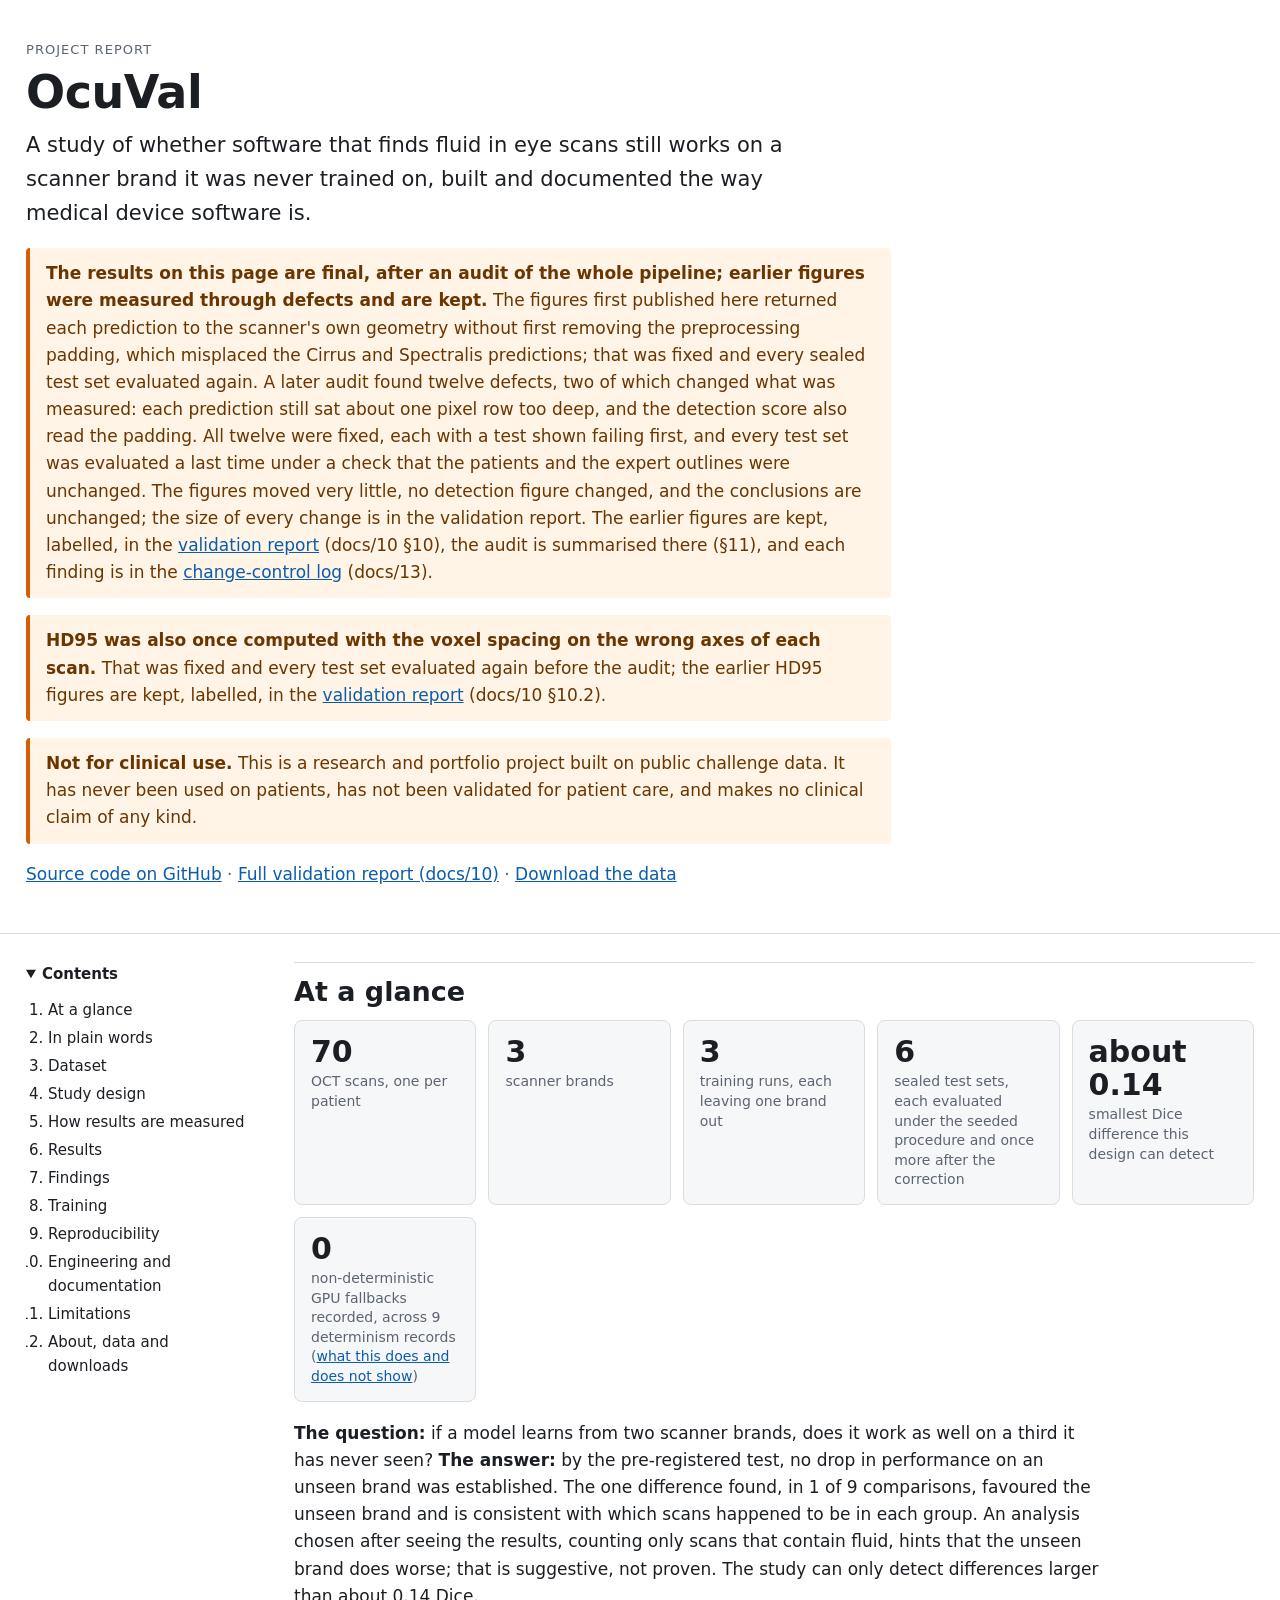
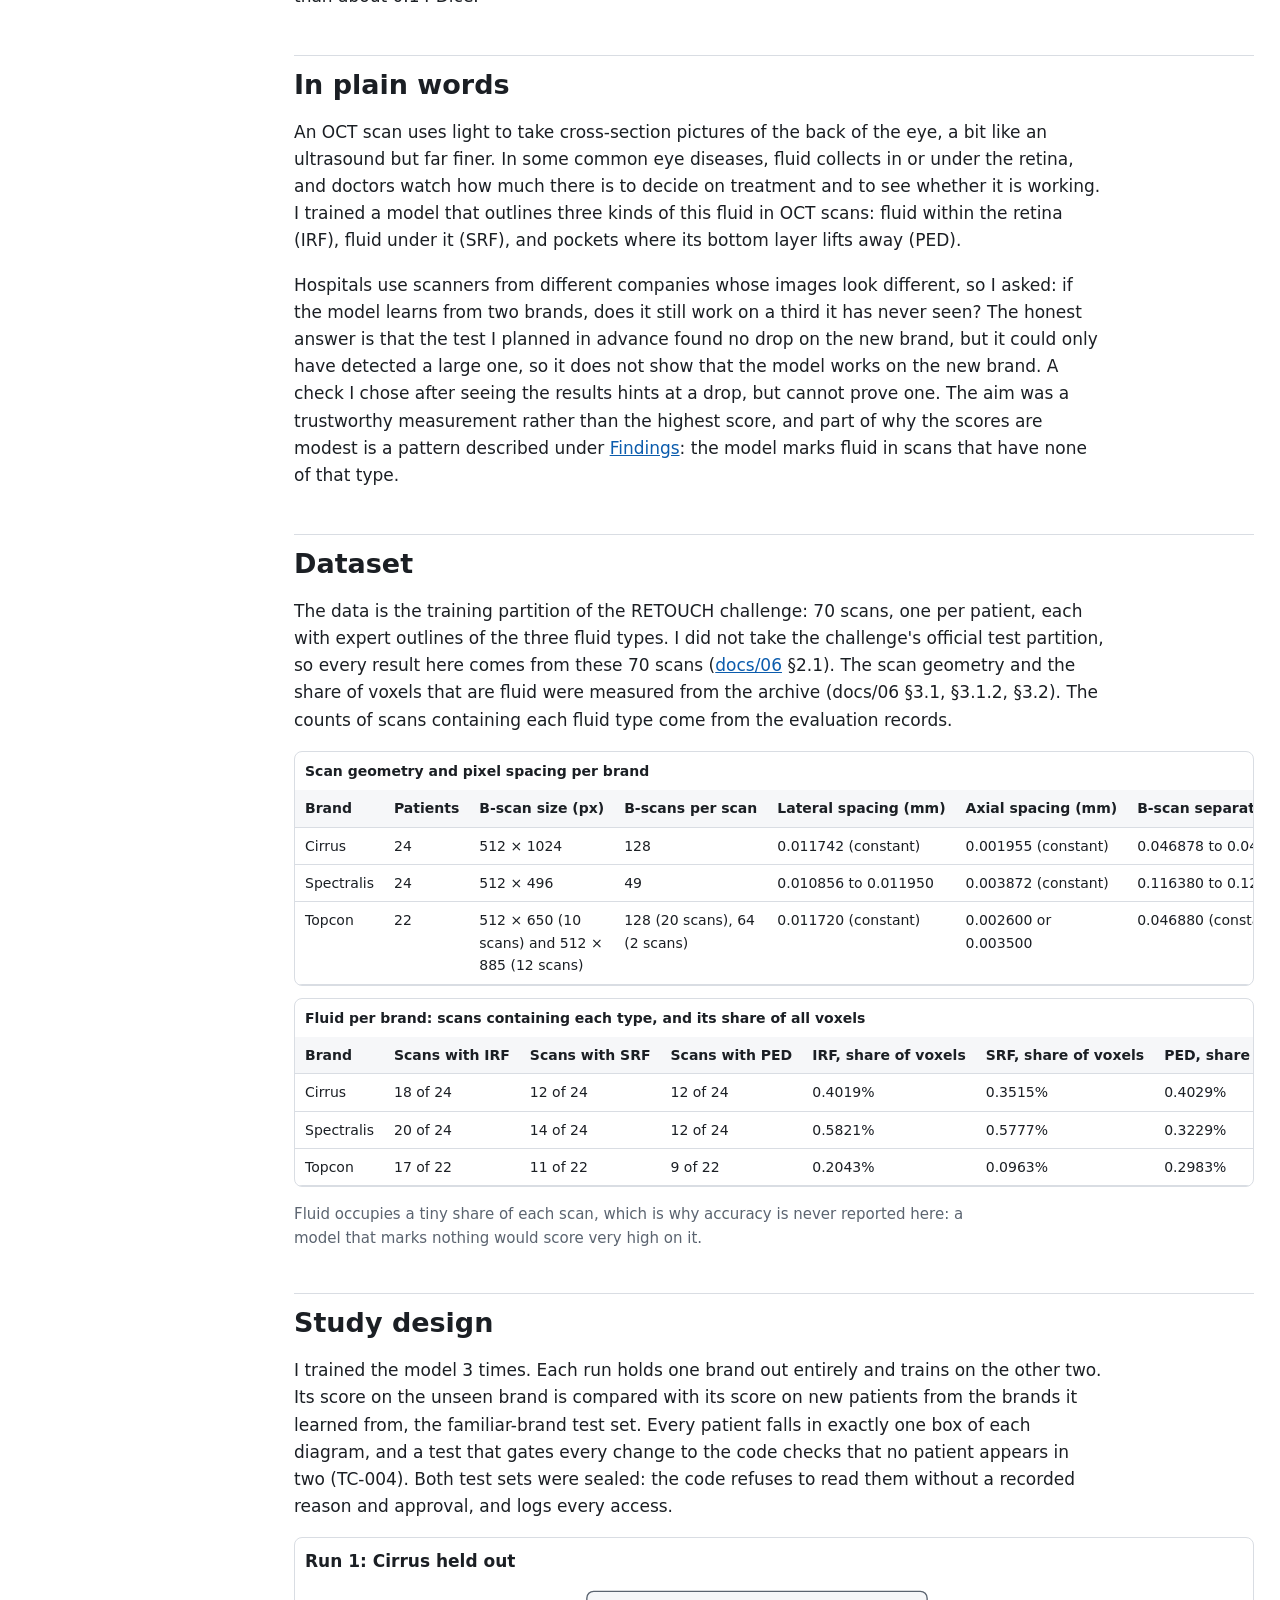
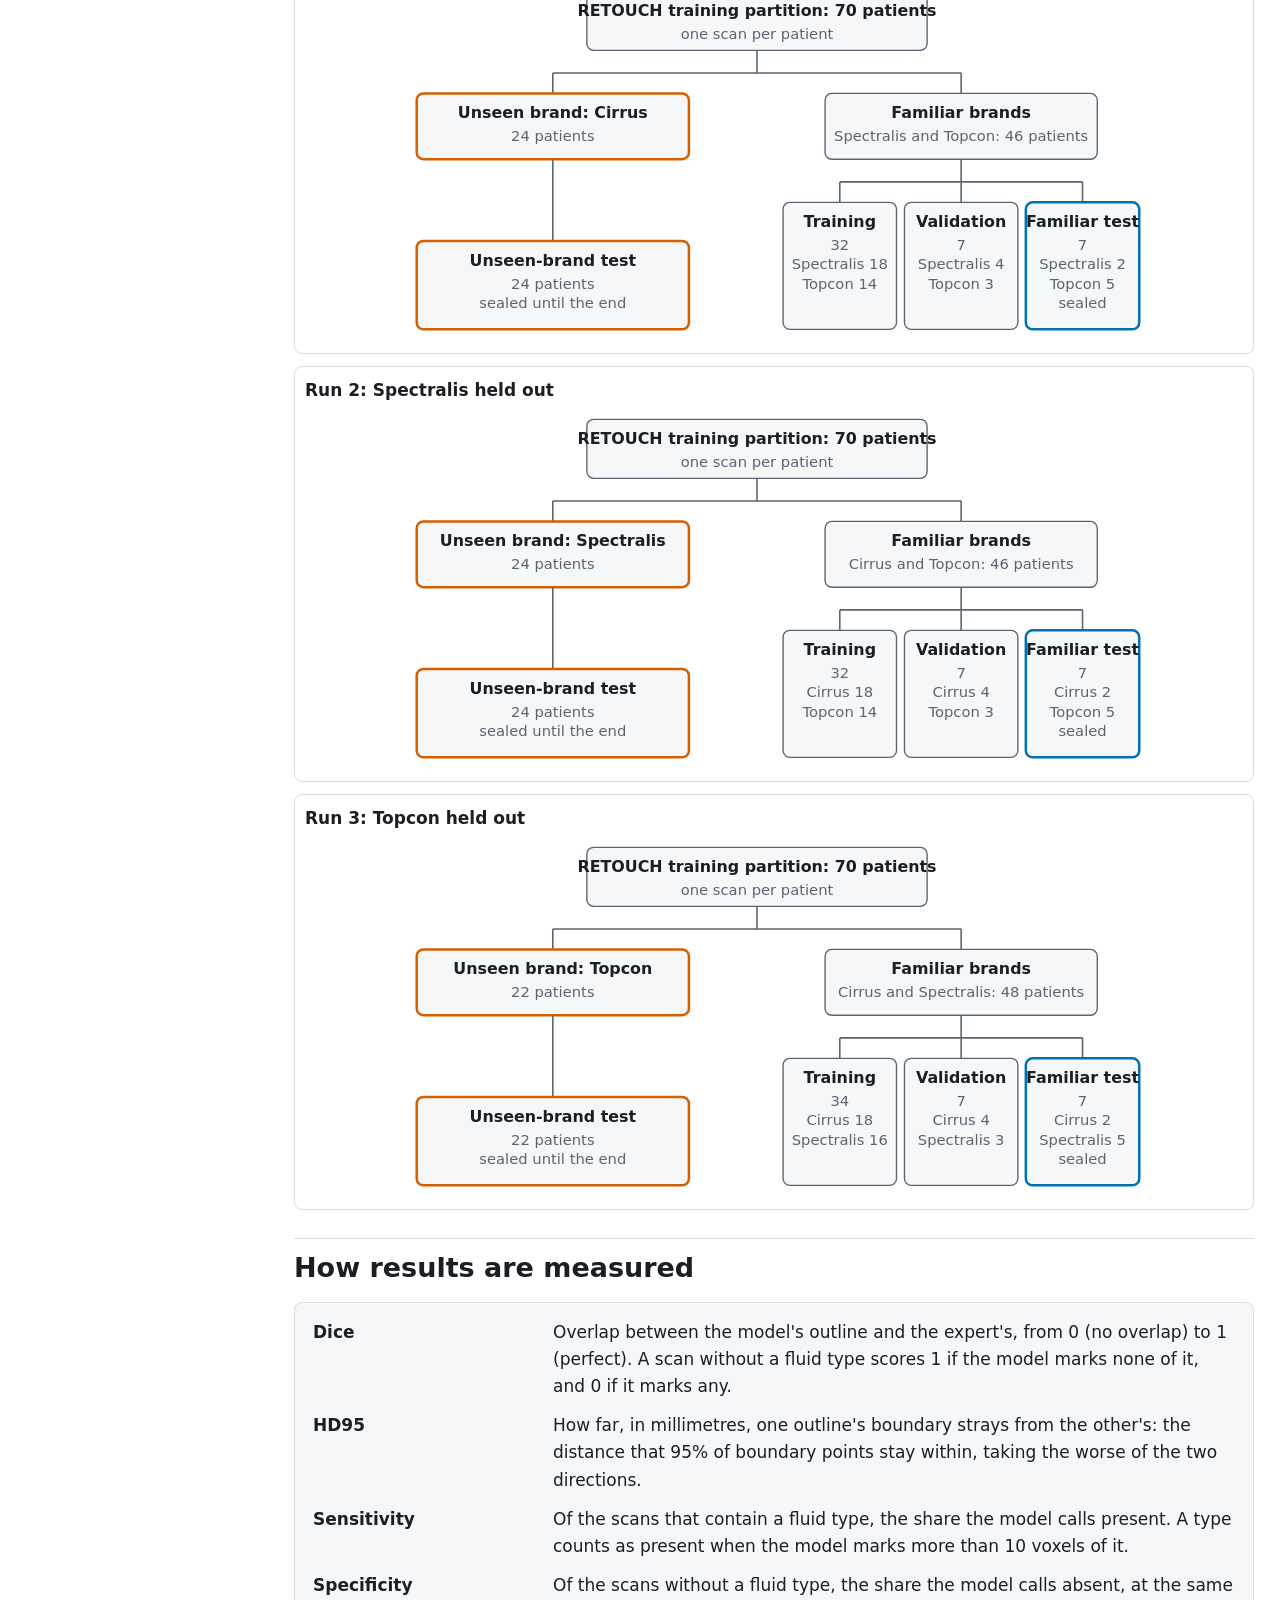
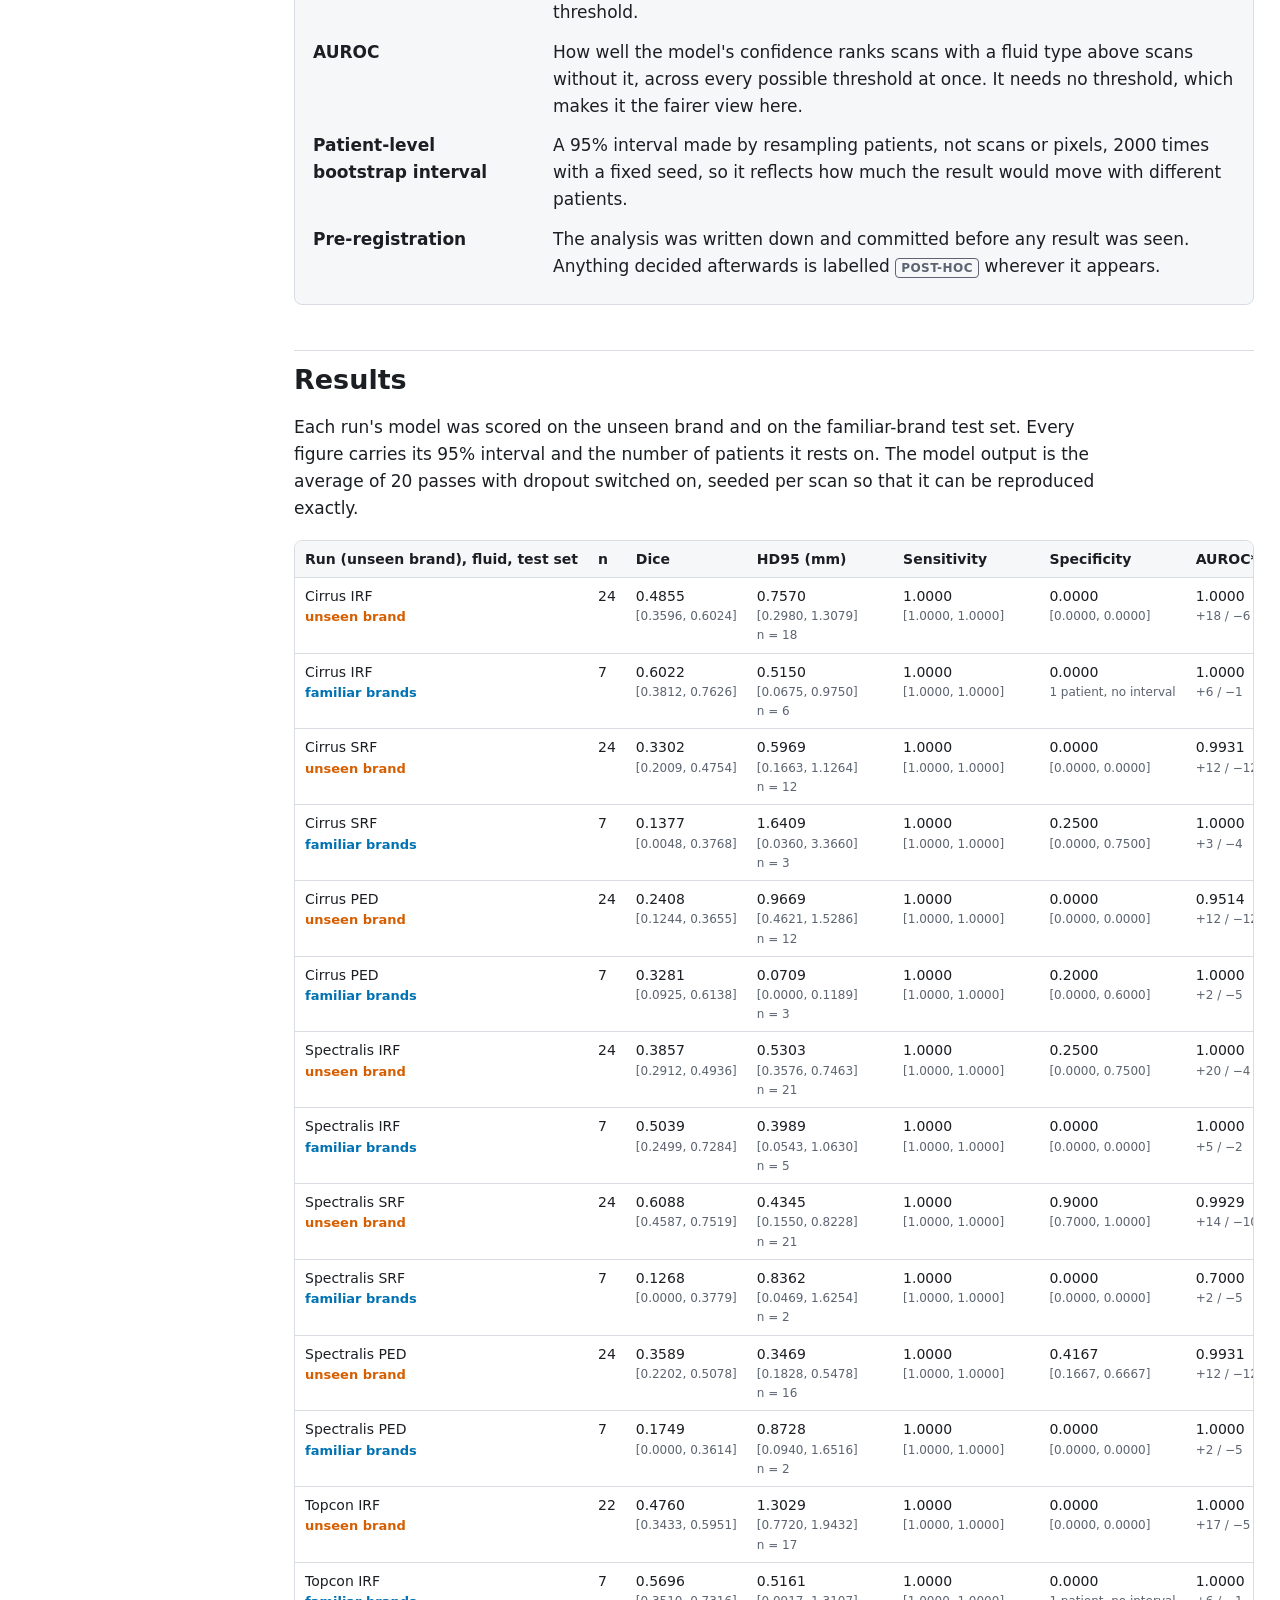
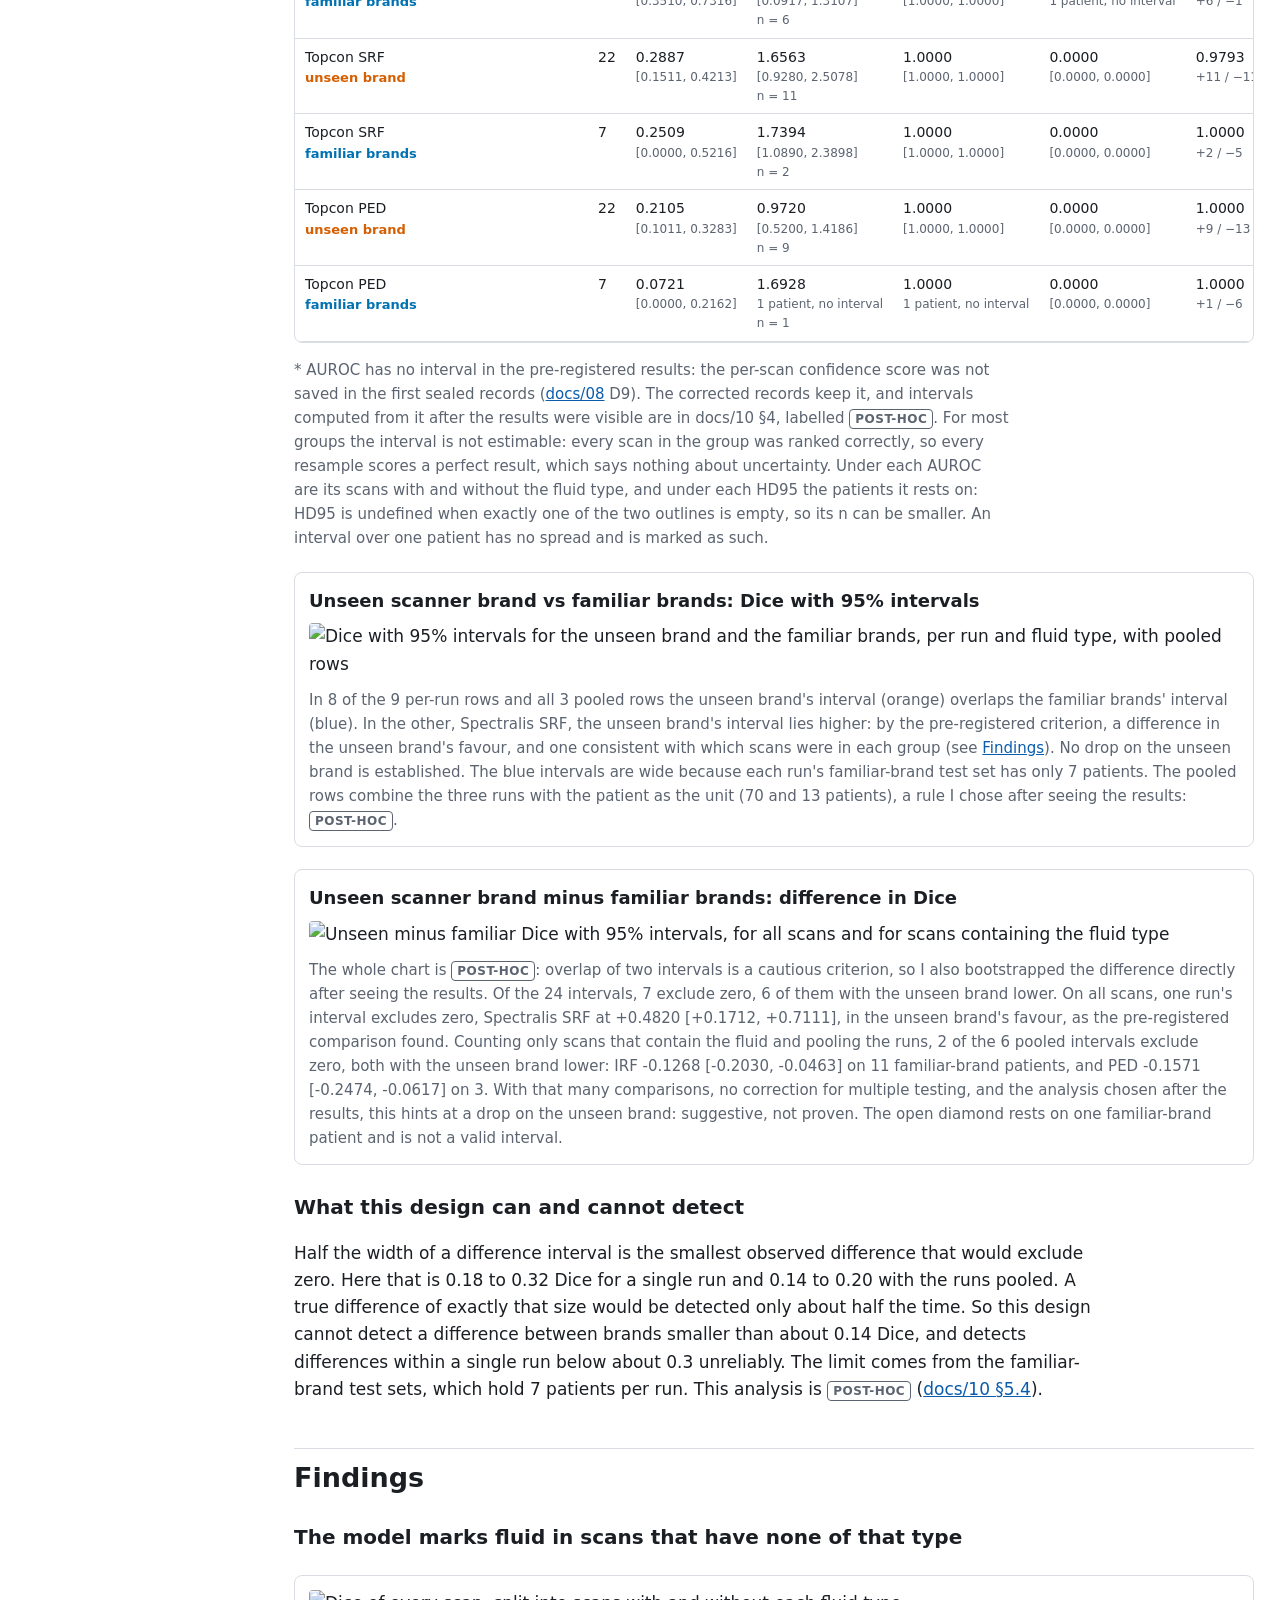
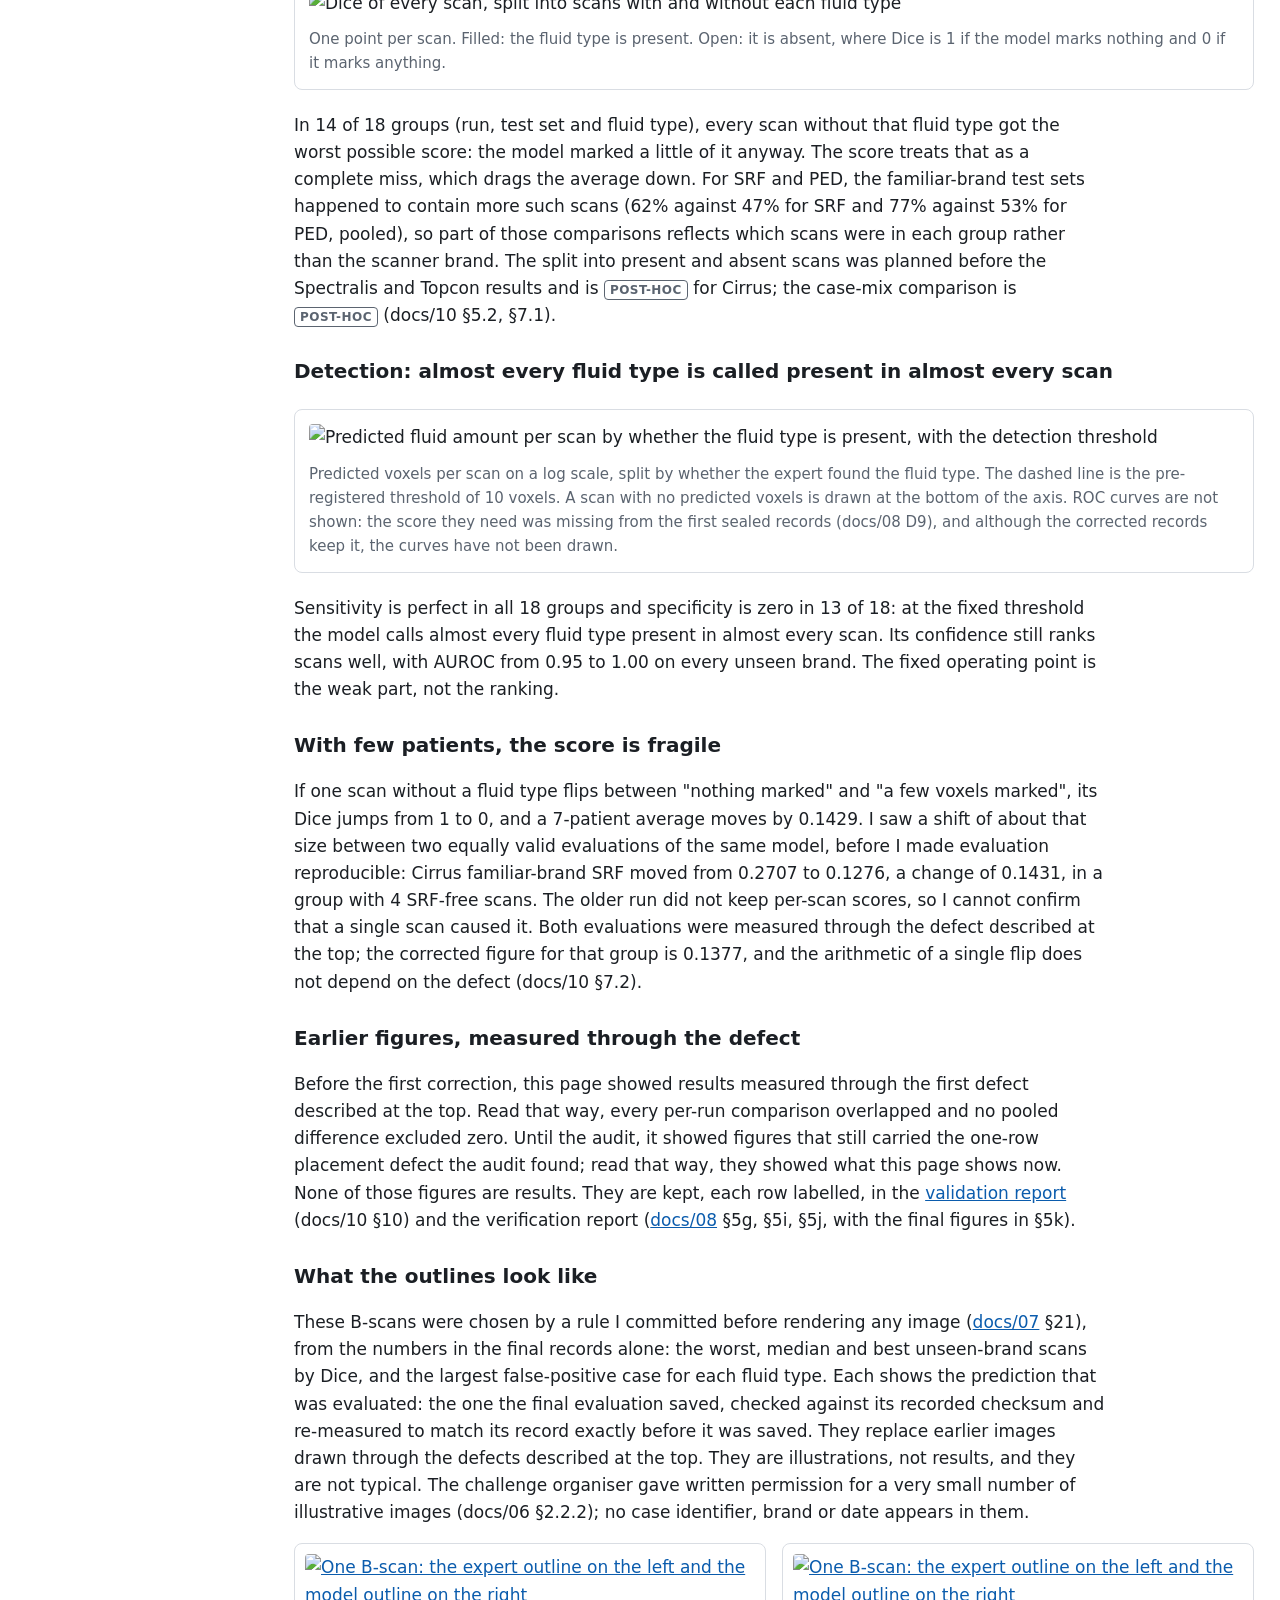
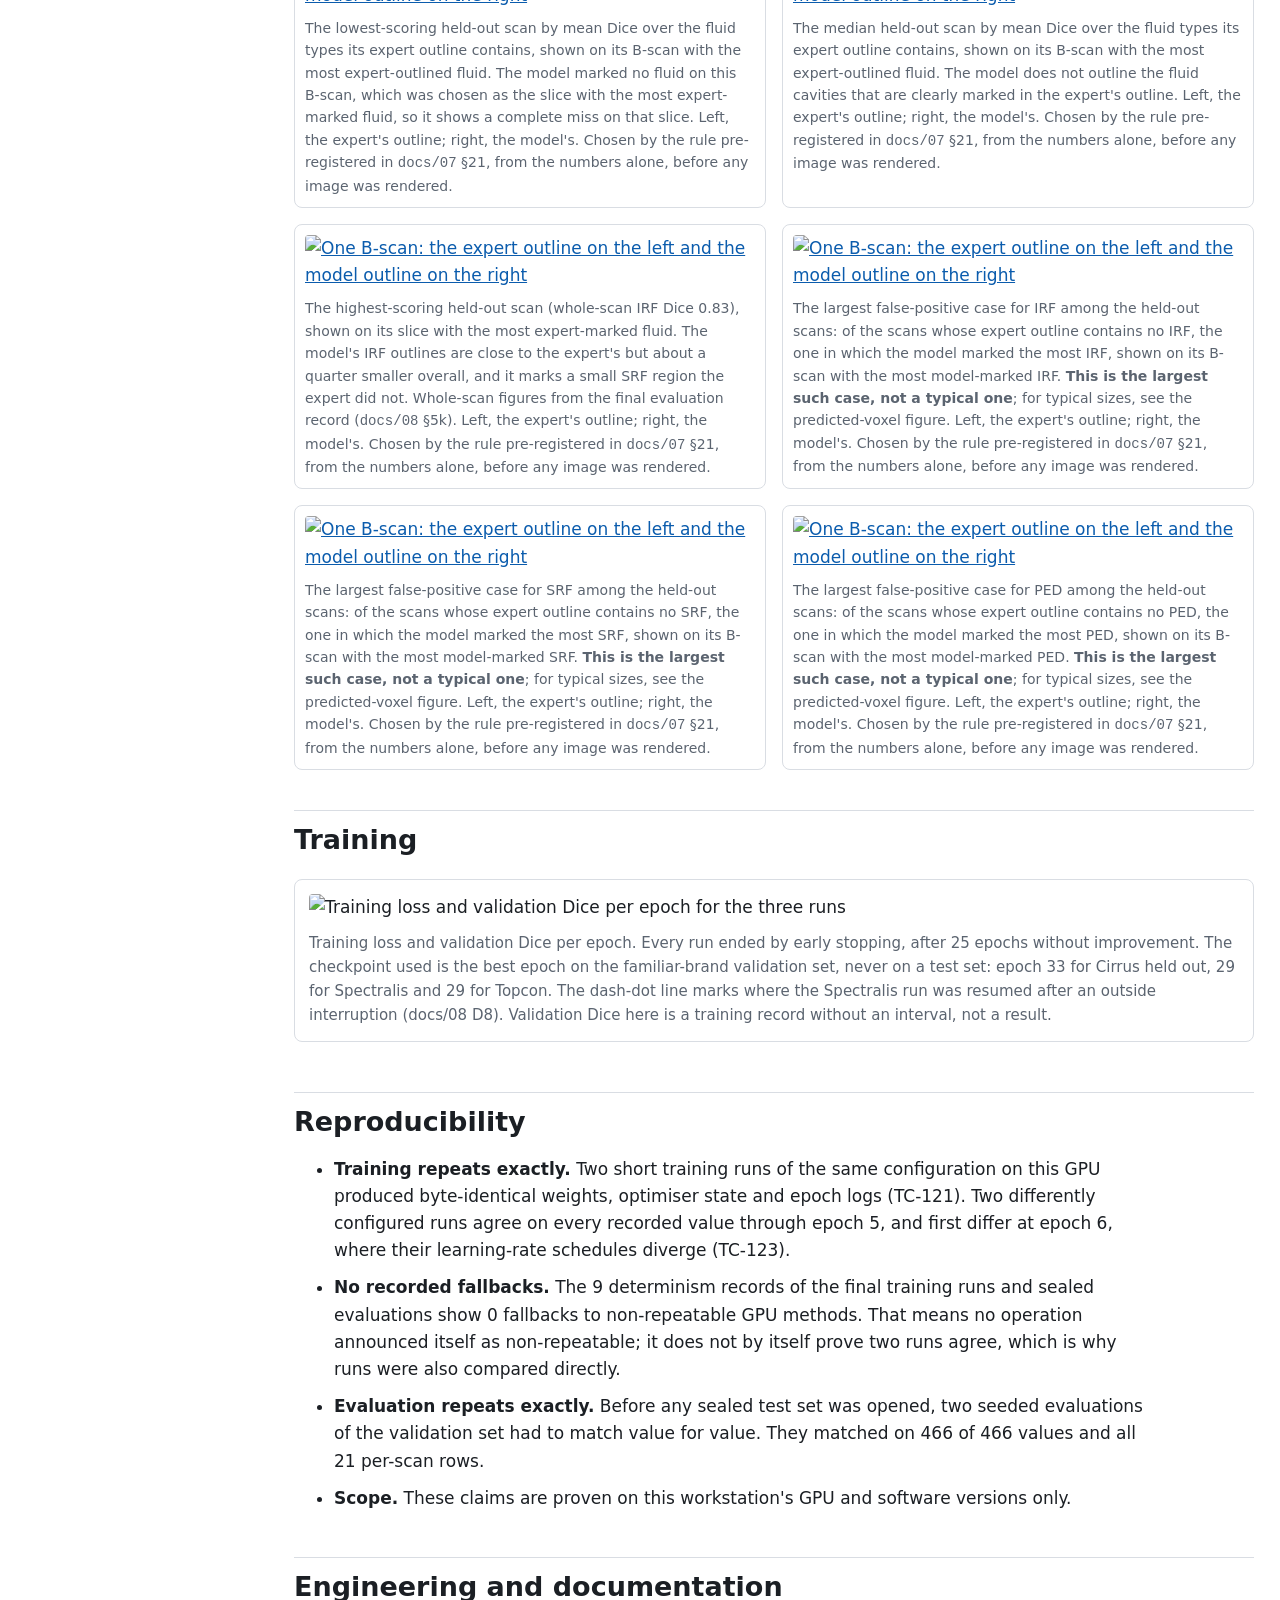
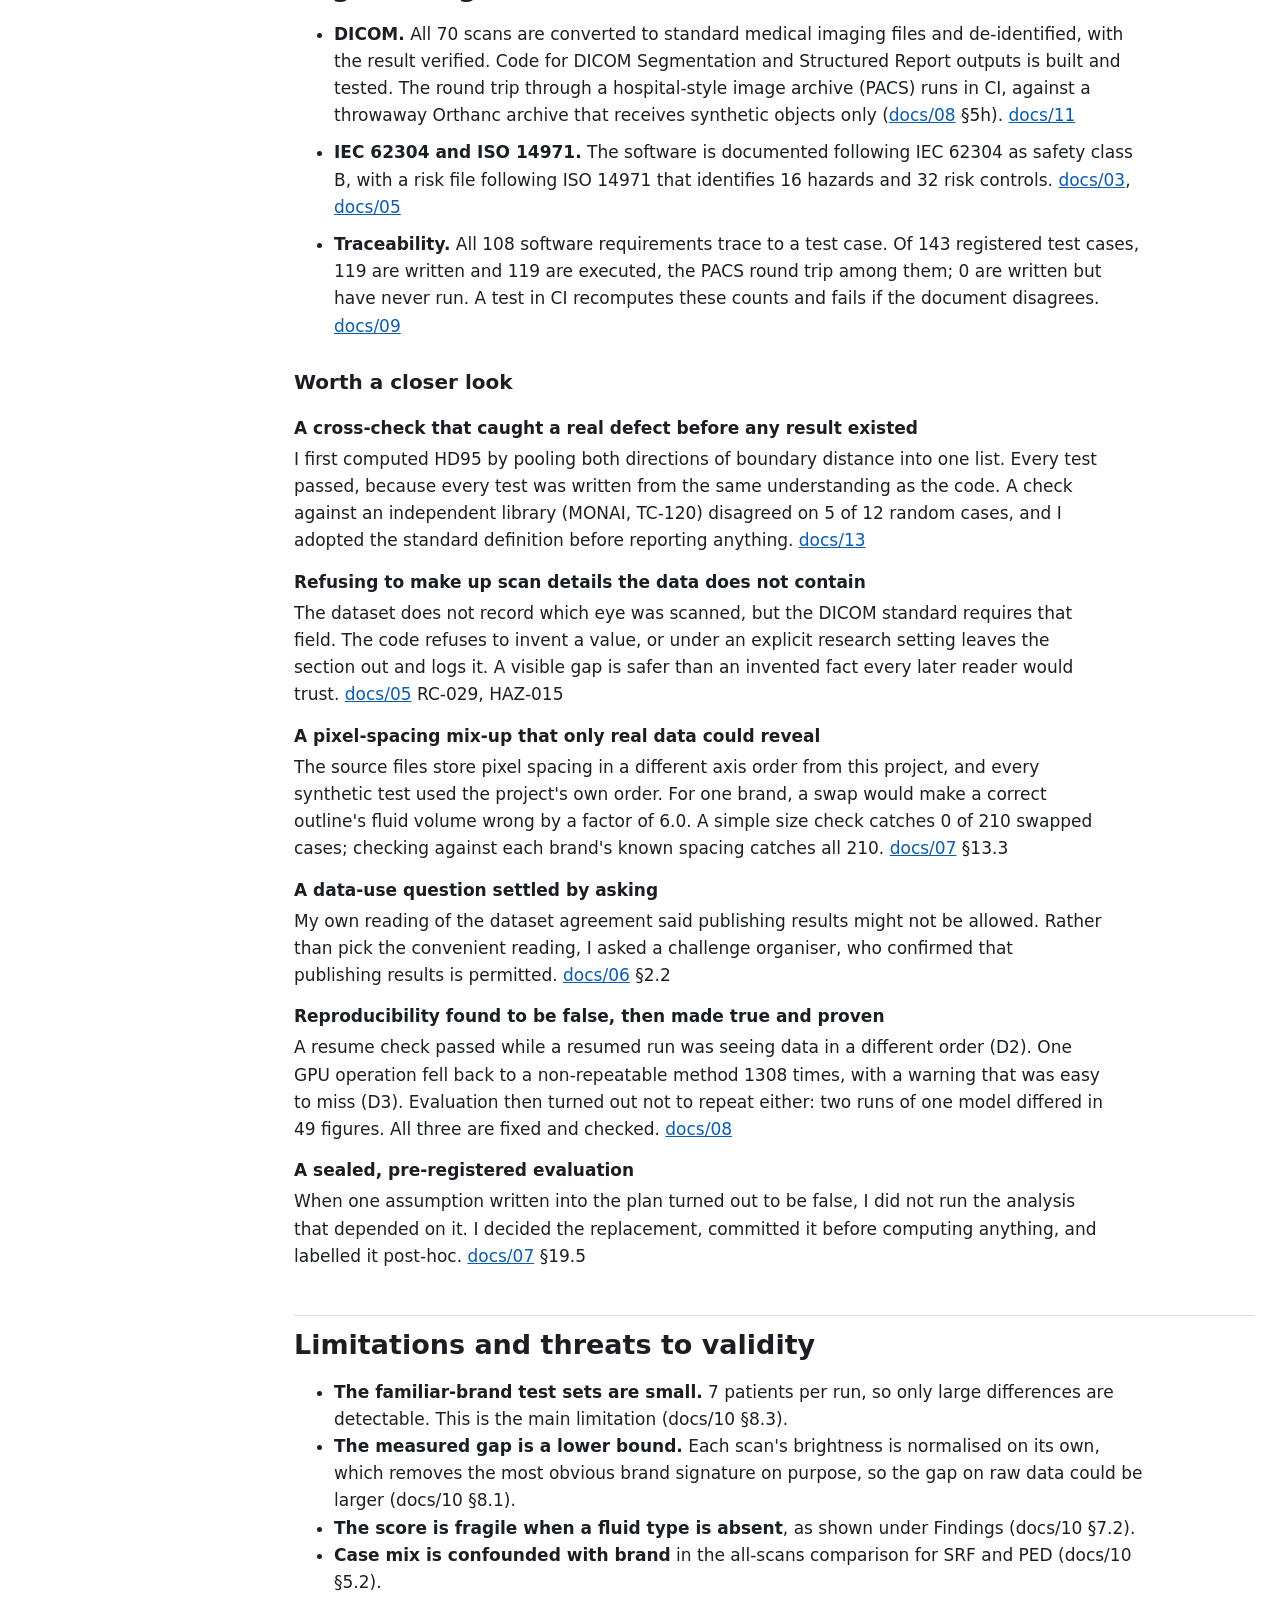
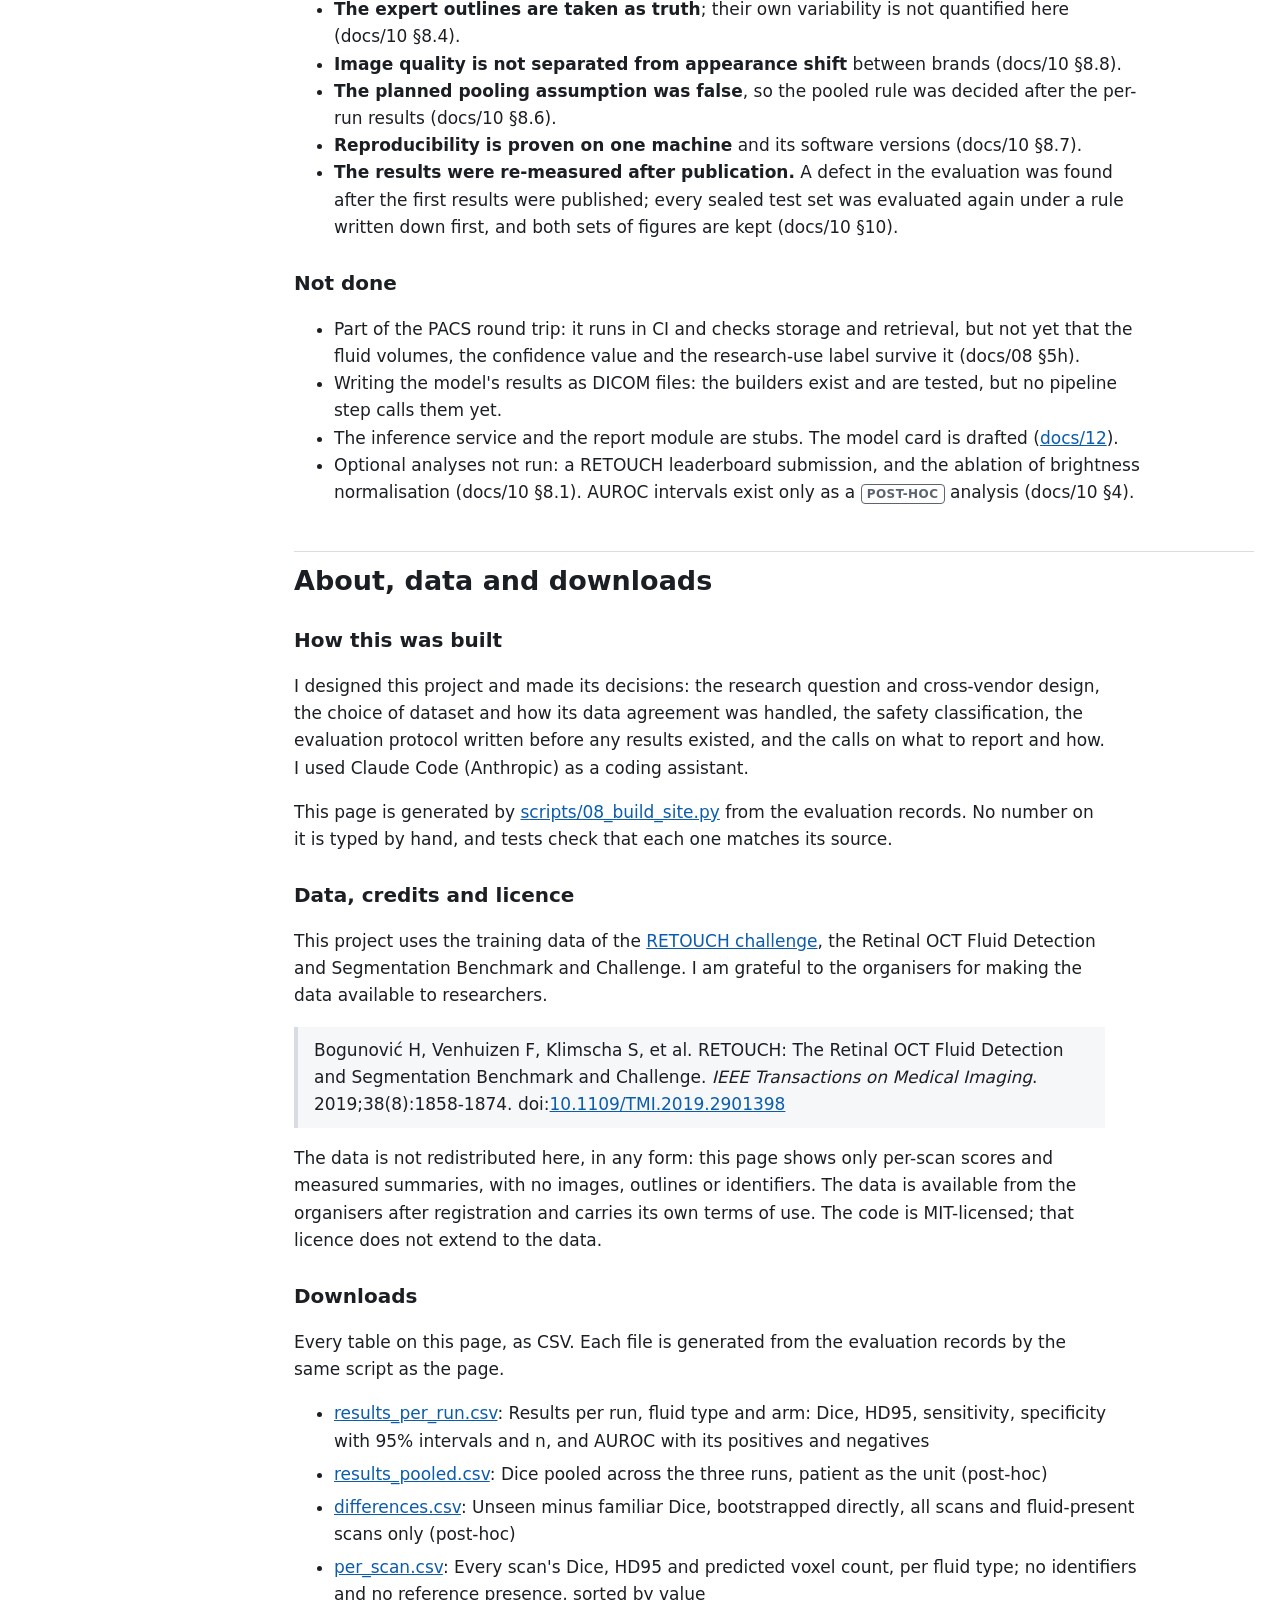
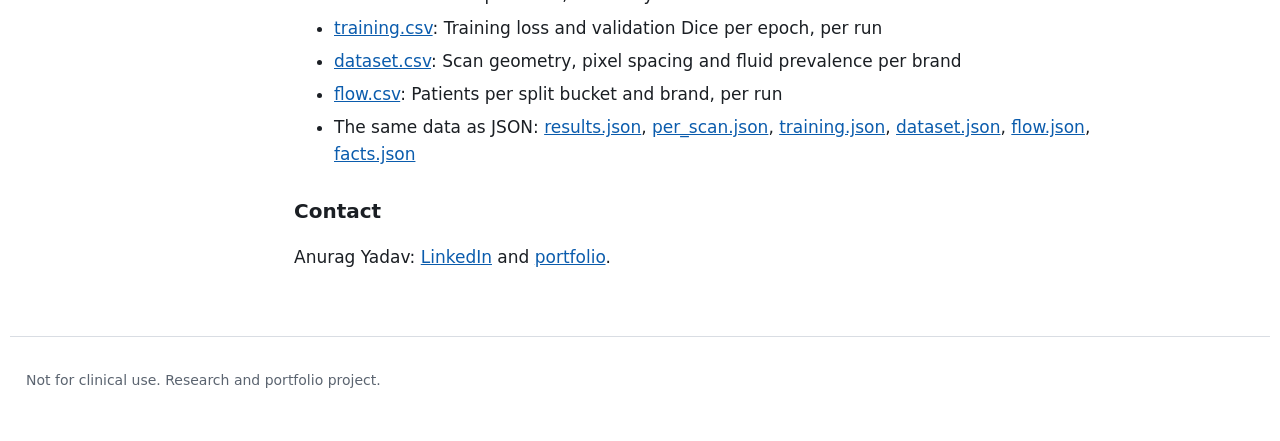
==== commit 5648dd3c: "feat(bscans): docs/07 21.12 presentation re-rendering, prepared (SRS-110) Presentation only, same si" ====
--- a/site/index.html
+++ b/site/index.html
@@ -171,7 +171,7 @@
   <ul class="evidence">
     <li><strong>DICOM.</strong> All 70 scans are converted to standard medical imaging files and de-identified, with the result verified. Code for DICOM Segmentation and Structured Report outputs is built and tested. The round trip through a hospital-style image archive (PACS) runs in CI, against a throwaway Orthanc archive that receives synthetic objects only (<a href="https://github.com/Anurag-YadavIIH/retinal-oct-fluid-segmentation/blob/main/docs/08_vv_report.md">docs/08</a> §5h). <a href="https://github.com/Anurag-YadavIIH/retinal-oct-fluid-segmentation/blob/main/docs/11_dicom_conformance_statement.md">docs/11</a></li>
     <li><strong>IEC 62304 and ISO 14971.</strong> The software is documented following IEC 62304 as safety class B, with a risk file following ISO 14971 that identifies 16 hazards and 32 risk controls. <a href="https://github.com/Anurag-YadavIIH/retinal-oct-fluid-segmentation/blob/main/docs/03_safety_classification.md">docs/03</a>, <a href="https://github.com/Anurag-YadavIIH/retinal-oct-fluid-segmentation/blob/main/docs/05_risk_management_file.md">docs/05</a></li>
-    <li><strong>Traceability.</strong> All 107 software requirements trace to a test case. Of 142 registered test cases, 118 are written and 118 are executed, the PACS round trip among them; 0 are written but have never run. A test in CI recomputes these counts and fails if the document disagrees. <a href="https://github.com/Anurag-YadavIIH/retinal-oct-fluid-segmentation/blob/main/docs/09_traceability_matrix.md">docs/09</a></li>
+    <li><strong>Traceability.</strong> All 108 software requirements trace to a test case. Of 143 registered test cases, 119 are written and 119 are executed, the PACS round trip among them; 0 are written but have never run. A test in CI recomputes these counts and fails if the document disagrees. <a href="https://github.com/Anurag-YadavIIH/retinal-oct-fluid-segmentation/blob/main/docs/09_traceability_matrix.md">docs/09</a></li>
   </ul>
   <h3>Worth a closer look</h3>
   <dl class="closer">
@@ -233,7 +233,7 @@
 
 <footer class="foot wrap"><p>Not for clinical use. Research and portfolio project.</p></footer>
 
-<script id="ocuval-data" type="application/json">{"per_scan":{"fields":["run","arm","vendor","fluid","present","dice","predicted_voxels"],"rows":[{"run":"cirrus","arm":"held_out","vendor":"cirrus","fluid":"IRF","present":true,"dice":0.3214990138067061,"predicted_voxels":3279},{"run":"cirrus","arm":"held_out","vendor":"cirrus","fluid":"IRF","present":true,"dice":0.4009712447462808,"predicted_voxels":25111},{"run":"cirrus","arm":"held_out","vendor":"cirrus","fluid":"IRF","present":true,"dice":0.4120840455840456,"predicted_voxels":420263},{"run":"cirrus","arm":"held_out","vendor":"cirrus","fluid":"IRF","present":true,"dice":0.420293955911952,"predicted_voxels":110424},{"run":"cirrus","arm":"held_out","vendor":"cirrus","fluid":"IRF","present":true,"dice":0.5883294349378309,"predicted_voxels":24723},{"run":"cirrus","arm":"held_out","vendor":"cirrus","fluid":"IRF","present":true,"dice":0.6226082476716387,"predicted_voxels":65220},{"run":"cirrus","arm":"held_out","vendor":"cirrus","fluid":"IRF","present":true,"dice":0.6474083856058105,"predicted_voxels":548255},{"run":"cirrus","arm":"held_out","vendor":"cirrus","fluid":"IRF","present":true,"dice":0.6578680731461882,"predicted_voxels":238375},{"run":"cirrus","arm":"held_out","vendor":"cirrus","fluid":"IRF","present":true,"dice":0.6658574967550245,"predicted_voxels":111070},{"run":"cirrus","arm":"held_out","vendor":"cirrus","fluid":"IRF","present":true,"dice":0.6863781434740909,"predicted_voxels":1015491},{"run":"cirrus","arm":"held_out","vendor":"cirrus","fluid":"IRF","present":true,"dice":0.7086480838251632,"predicted_voxels":119248},{"run":"cirrus","arm":"held_out","vendor":"cirrus","fluid":"IRF","present":true,"dice":0.7472512995063498,"predicted_voxels":1003547},{"run":"cirrus","arm":"held_out","vendor":"cirrus","fluid":"IRF","present":true,"dice":0.7733756397329727,"predicted_voxels":341467},{"run":"cirrus","arm":"held_out","vendor":"cirrus","fluid":"IRF","present":true,"dice":0.7832743634667455,"predicted_voxels":695734},{"run":"cirrus","arm":"held_out","vendor":"cirrus","fluid":"IRF","present":true,"dice":0.7930385254331145,"predicted_voxels":80826},{"run":"cirrus","arm":"held_out","vendor":"cirrus","fluid":"IRF","present":true,"dice":0.7960449186347448,"predicted_voxels":64881},{"run":"cirrus","arm":"held_out","vendor":"cirrus","fluid":"IRF","present":true,"dice":0.810593850752804,"predicted_voxels":640905},{"run":"cirrus","arm":"held_out","vendor":"cirrus","fluid":"IRF","present":true,"dice":0.8167769872569809,"predicted_voxels":193831},{"run":"cirrus","arm":"held_out","vendor":"cirrus","fluid":"IRF","present":false,"dice":0.0,"predicted_voxels":306},{"run":"cirrus","arm":"held_out","vendor":"cirrus","fluid":"IRF","present":false,"dice":0.0,"predicted_voxels":805},{"run":"cirrus","arm":"held_out","vendor":"cirrus","fluid":"IRF","present":false,"dice":0.0,"predicted_voxels":3686},{"run":"cirrus","arm":"held_out","vendor":"cirrus","fluid":"IRF","present":false,"dice":0.0,"predicted_voxels":18091},{"run":"cirrus","arm":"held_out","vendor":"cirrus","fluid":"IRF","present":false,"dice":0.0,"predicted_voxels":49388},{"run":"cirrus","arm":"held_out","vendor":"cirrus","fluid":"IRF","present":false,"dice":0.0,"predicted_voxels":57317},{"run":"cirrus","arm":"held_out","vendor":"cirrus","fluid":"SRF","present":true,"dice":0.22073979687441442,"predicted_voxels":9805},{"run":"cirrus","arm":"held_out","vendor":"cirrus","fluid":"SRF","present":true,"dice":0.40733576018277595,"predicted_voxels":655243},{"run":"cirrus","arm":"held_out","vendor":"cirrus","fluid":"SRF","present":true,"dice":0.5471445169362767,"predicted_voxels":4047},{"run":"cirrus","arm":"held_out","vendor":"cirrus","fluid":"SRF","present":true,"dice":0.6699995667807478,"predicted_voxels":53588},{"run":"cirrus","arm":"held_out","vendor":"cirrus","fluid":"SRF","present":true,"dice":0.6800987051311405,"predicted_voxels":18390},{"run":"cirrus","arm":"held_out","vendor":"cirrus","fluid":"SRF","present":true,"dice":0.6863908323751242,"predicted_voxels":377411},{"run":"cirrus","arm":"held_out","vendor":"cirrus","fluid":"SRF","present":true,"dice":0.7128564709906366,"predicted_voxels":72073},{"run":"cirrus","arm":"held_out","vendor":"cirrus","fluid":"SRF","present":true,"dice":0.7274170206806405,"predicted_voxels":690218},{"run":"cirrus","arm":"held_out","vendor":"cirrus","fluid":"SRF","present":true,"dice":0.7645982747667415,"predicted_voxels":171084},{"run":"cirrus","arm":"held_out","vendor":"cirrus","fluid":"SRF","present":true,"dice":0.8195527692763352,"predicted_voxels":37449},{"run":"cirrus","arm":"held_out","vendor":"cirrus","fluid":"SRF","present":true,"dice":0.830989669676698,"predicted_voxels":533580},{"run":"cirrus","arm":"held_out","vendor":"cirrus","fluid":"SRF","present":true,"dice":0.8579505490020229,"predicted_voxels":416871},{"run":"cirrus","arm":"held_out","vendor":"cirrus","fluid":"SRF","present":false,"dice":0.0,"predicted_voxels":30},{"run":"cirrus","arm":"held_out","vendor":"cirrus","fluid":"SRF","present":false,"dice":0.0,"predicted_voxels":274},{"run":"cirrus","arm":"held_out","vendor":"cirrus","fluid":"SRF","present":false,"dice":0.0,"predicted_voxels":909},{"run":"cirrus","arm":"held_out","vendor":"cirrus","fluid":"SRF","present":false,"dice":0.0,"predicted_voxels":1124},{"run":"cirrus","arm":"held_out","vendor":"cirrus","fluid":"SRF","present":false,"dice":0.0,"predicted_voxels":1186},{"run":"cirrus","arm":"held_out","vendor":"cirrus","fluid":"SRF","present":false,"dice":0.0,"predicted_voxels":1415},{"run":"cirrus","arm":"held_out","vendor":"cirrus","fluid":"SRF","present":false,"dice":0.0,"predicted_voxels":1493},{"run":"cirrus","arm":"held_out","vendor":"cirrus","fluid":"SRF","present":false,"dice":0.0,"predicted_voxels":2977},{"run":"cirrus","arm":"held_out","vendor":"cirrus","fluid":"SRF","present":false,"dice":0.0,"predicted_voxels":3227},{"run":"cirrus","arm":"held_out","vendor":"cirrus","fluid":"SRF","present":false,"dice":0.0,"predicted_voxels":4912},{"run":"cirrus","arm":"held_out","vendor":"cirrus","fluid":"SRF","present":false,"dice":0.0,"predicted_voxels":10677},{"run":"cirrus","arm":"held_out","vendor":"cirrus","fluid":"SRF","present":false,"dice":0.0,"predicted_voxels":22590},{"run":"cirrus","arm":"held_out","vendor":"cirrus","fluid":"PED","present":true,"dice":0.055552475467095415,"predicted_voxels":24175},{"run":"cirrus","arm":"held_out","vendor":"cirrus","fluid":"PED","present":true,"dice":0.1263888402088956,"predicted_voxels":9894},{"run":"cirrus","arm":"held_out","vendor":"cirrus","fluid":"PED","present":true,"dice":0.14338621787143752,"predicted_voxels":144545},{"run":"cirrus","arm":"held_out","vendor":"cirrus","fluid":"PED","present":true,"dice":0.1641426759426529,"predicted_voxels":38772},{"run":"cirrus","arm":"held_out","vendor":"cirrus","fluid":"PED","present":true,"dice":0.5582376519507763,"predicted_voxels":120876},{"run":"cirrus","arm":"held_out","vendor":"cirrus","fluid":"PED","present":true,"dice":0.5732525852534206,"predicted_voxels":200524},{"run":"cirrus","arm":"held_out","vendor":"cirrus","fluid":"PED","present":true,"dice":0.6026057367610718,"predicted_voxels":215237},{"run":"cirrus","arm":"held_out","vendor":"cirrus","fluid":"PED","present":true,"dice":0.6549850187587463,"predicted_voxels":48205},{"run":"cirrus","arm":"held_out","vendor":"cirrus","fluid":"PED","present":true,"dice":0.7111605573239556,"predicted_voxels":565877},{"run":"cirrus","arm":"held_out","vendor":"cirrus","fluid":"PED","present":true,"dice":0.7142229561869872,"predicted_voxels":1883584},{"run":"cirrus","arm":"held_out","vendor":"cirrus","fluid":"PED","present":true,"dice":0.7255054732140216,"predicted_voxels":430875},{"run":"cirrus","arm":"held_out","vendor":"cirrus","fluid":"PED","present":true,"dice":0.7489368692795119,"predicted_voxels":588382},{"run":"cirrus","arm":"held_out","vendor":"cirrus","fluid":"PED","present":false,"dice":0.0,"predicted_voxels":611},{"run":"cirrus","arm":"held_out","vendor":"cirrus","fluid":"PED","present":false,"dice":0.0,"predicted_voxels":742},{"run":"cirrus","arm":"held_out","vendor":"cirrus","fluid":"PED","present":false,"dice":0.0,"predicted_voxels":800},{"run":"cirrus","arm":"held_out","vendor":"cirrus","fluid":"PED","present":false,"dice":0.0,"predicted_voxels":1765},{"run":"cirrus","arm":"held_out","vendor":"cirrus","fluid":"PED","present":false,"dice":0.0,"predicted_voxels":1978},{"run":"cirrus","arm":"held_out","vendor":"cirrus","fluid":"PED","present":false,"dice":0.0,"predicted_voxels":3038},{"run":"cirrus","arm":"held_out","vendor":"cirrus","fluid":"PED","present":false,"dice":0.0,"predicted_voxels":3135},{"run":"cirrus","arm":"held_out","vendor":"cirrus","fluid":"PED","present":false,"dice":0.0,"predicted_voxels":6433},{"run":"cirrus","arm":"held_out","vendor":"cirrus","fluid":"PED","present":false,"dice":0.0,"predicted_voxels":9985},{"run":"cirrus","arm":"held_out","vendor":"cirrus","fluid":"PED","present":false,"dice":0.0,"predicted_voxels":16675},{"run":"cirrus","arm":"held_out","vendor":"cirrus","fluid":"PED","present":false,"dice":0.0,"predicted_voxels":18256},{"run":"cirrus","arm":"held_out","vendor":"cirrus","fluid":"PED","present":false,"dice":0.0,"predicted_voxels":39351},{"run":"cirrus","arm":"in_domain","vendor":"spectralis","fluid":"IRF","present":true,"dice":0.6136290040542466,"predicted_voxels":41453},{"run":"cirrus","arm":"in_domain","vendor":"spectralis","fluid":"IRF","present":true,"dice":0.7370638208242646,"predicted_voxels":30533},{"run":"cirrus","arm":"in_domain","vendor":"topcon","fluid":"IRF","present":true,"dice":0.6031053887628531,"predicted_voxels":24763},{"run":"cirrus","arm":"in_domain","vendor":"topcon","fluid":"IRF","present":true,"dice":0.6362773430084164,"predicted_voxels":17381},{"run":"cirrus","arm":"in_domain","vendor":"topcon","fluid":"IRF","present":true,"dice":0.7144356111482767,"predicted_voxels":273588},{"run":"cirrus","arm":"in_domain","vendor":"topcon","fluid":"IRF","present":true,"dice":0.9107084677716003,"predicted_voxels":93910},{"run":"cirrus","arm":"in_domain","vendor":"topcon","fluid":"IRF","present":false,"dice":0.0,"predicted_voxels":1860},{"run":"cirrus","arm":"in_domain","vendor":"spectralis","fluid":"SRF","present":true,"dice":0.07663690476190477,"predicted_voxels":7525},{"run":"cirrus","arm":"in_domain","vendor":"spectralis","fluid":"SRF","present":false,"dice":0.0,"predicted_voxels":2836},{"run":"cirrus","arm":"in_domain","vendor":"topcon","fluid":"SRF","present":true,"dice":0.03360601370771612,"predicted_voxels":4235},{"run":"cirrus","arm":"in_domain","vendor":"topcon","fluid":"SRF","present":true,"dice":0.8536357131061816,"predicted_voxels":42792},{"run":"cirrus","arm":"in_domain","vendor":"topcon","fluid":"SRF","present":false,"dice":0.0,"predicted_voxels":4},{"run":"cirrus","arm":"in_domain","vendor":"topcon","fluid":"SRF","present":false,"dice":0.0,"predicted_voxels":33},{"run":"cirrus","arm":"in_domain","vendor":"topcon","fluid":"SRF","present":false,"dice":0.0,"predicted_voxels":1253},{"run":"cirrus","arm":"in_domain","vendor":"spectralis","fluid":"PED","present":true,"dice":0.6489992697132883,"predicted_voxels":124804},{"run":"cirrus","arm":"in_domain","vendor":"spectralis","fluid":"PED","present":false,"dice":0.0,"predicted_voxels":440},{"run":"cirrus","arm":"in_domain","vendor":"topcon","fluid":"PED","present":true,"dice":0.6477896463941677,"predicted_voxels":59700},{"run":"cirrus","arm":"in_domain","vendor":"topcon","fluid":"PED","present":false,"dice":0.0,"predicted_voxels":127},{"run":"cirrus","arm":"in_domain","vendor":"topcon","fluid":"PED","present":false,"dice":0.0,"predicted_voxels":851},{"run":"cirrus","arm":"in_domain","vendor":"topcon","fluid":"PED","present":false,"dice":0.0,"predicted_voxels":22507},{"run":"cirrus","arm":"in_domain","vendor":"topcon","fluid":"PED","present":false,"dice":1.0,"predicted_voxels":0},{"run":"spectralis","arm":"held_out","vendor":"spectralis","fluid":"IRF","present":true,"dice":0.0,"predicted_voxels":88},{"run":"spectralis","arm":"held_out","vendor":"spectralis","fluid":"IRF","present":true,"dice":0.11050597329585383,"predicted_voxels":630},{"run":"spectralis","arm":"held_out","vendor":"spectralis","fluid":"IRF","present":true,"dice":0.2009273570324575,"predicted_voxels":263},{"run":"spectralis","arm":"held_out","vendor":"spectralis","fluid":"IRF","present":true,"dice":0.218111472093811,"predicted_voxels":47282},{"run":"spectralis","arm":"held_out","vendor":"spectralis","fluid":"IRF","present":true,"dice":0.24574157223291285,"predicted_voxels":11318},{"run":"spectralis","arm":"held_out","vendor":"spectralis","fluid":"IRF","present":true,"dice":0.3360564322756929,"predicted_voxels":25490},{"run":"spectralis","arm":"held_out","vendor":"spectralis","fluid":"IRF","present":true,"dice":0.34410134324986535,"predicted_voxels":45178},{"run":"spectralis","arm":"held_out","vendor":"spectralis","fluid":"IRF","present":true,"dice":0.3538720132240001,"predicted_voxels":20326},{"run":"spectralis","arm":"held_out","vendor":"spectralis","fluid":"IRF","present":true,"dice":0.3593385502272485,"predicted_voxels":56654},{"run":"spectralis","arm":"held_out","vendor":"spectralis","fluid":"IRF","present":true,"dice":0.390868962038088,"predicted_voxels":16359},{"run":"spectralis","arm":"held_out","vendor":"spectralis","fluid":"IRF","present":true,"dice":0.40110715232178085,"predicted_voxels":7522},{"run":"spectralis","arm":"held_out","vendor":"spectralis","fluid":"IRF","present":true,"dice":0.44989065681321166,"predicted_voxels":14202},{"run":"spectralis","arm":"held_out","vendor":"spectralis","fluid":"IRF","present":true,"dice":0.45151571335867247,"predicted_voxels":21339},{"run":"spectralis","arm":"held_out","vendor":"spectralis","fluid":"IRF","present":true,"dice":0.45462970424691757,"predicted_voxels":13886},{"run":"spectralis","arm":"held_out","vendor":"spectralis","fluid":"IRF","present":true,"dice":0.45781444923507914,"predicted_voxels":12215},{"run":"spectralis","arm":"held_out","vendor":"spectralis","fluid":"IRF","present":true,"dice":0.6189338779162488,"predicted_voxels":45124},{"run":"spectralis","arm":"held_out","vendor":"spectralis","fluid":"IRF","present":true,"dice":0.6481871882109833,"predicted_voxels":16528},{"run":"spectralis","arm":"held_out","vendor":"spectralis","fluid":"IRF","present":true,"dice":0.667022556974803,"predicted_voxels":36203},{"run":"spectralis","arm":"held_out","vendor":"spectralis","fluid":"IRF","present":true,"dice":0.7184140620014978,"predicted_voxels":116225},{"run":"spectralis","arm":"held_out","vendor":"spectralis","fluid":"IRF","present":true,"dice":0.8306365104278407,"predicted_voxels":37860},{"run":"spectralis","arm":"held_out","vendor":"spectralis","fluid":"IRF","present":false,"dice":0.0,"predicted_voxels":22},{"run":"spectralis","arm":"held_out","vendor":"spectralis","fluid":"IRF","present":false,"dice":0.0,"predicted_voxels":23},{"run":"spectralis","arm":"held_out","vendor":"spectralis","fluid":"IRF","present":false,"dice":0.0,"predicted_voxels":143},{"run":"spectralis","arm":"held_out","vendor":"spectralis","fluid":"IRF","present":false,"dice":1.0,"predicted_voxels":0},{"run":"spectralis","arm":"held_out","vendor":"spectralis","fluid":"SRF","present":true,"dice":0.03576751117734724,"predicted_voxels":132},{"run":"spectralis","arm":"held_out","vendor":"spectralis","fluid":"SRF","present":true,"dice":0.11298804511405333,"predicted_voxels":3627},{"run":"spectralis","arm":"held_out","vendor":"spectralis","fluid":"SRF","present":true,"dice":0.15097917047126944,"predicted_voxels":28442},{"run":"spectralis","arm":"held_out","vendor":"spectralis","fluid":"SRF","present":true,"dice":0.4438573315719947,"predicted_voxels":5767},{"run":"spectralis","arm":"held_out","vendor":"spectralis","fluid":"SRF","present":true,"dice":0.4576399107006951,"predicted_voxels":73522},{"run":"spectralis","arm":"held_out","vendor":"spectralis","fluid":"SRF","present":true,"dice":0.6411098941219423,"predicted_voxels":11462},{"run":"spectralis","arm":"held_out","vendor":"spectralis","fluid":"SRF","present":true,"dice":0.6625404613262189,"predicted_voxels":63216},{"run":"spectralis","arm":"held_out","vendor":"spectralis","fluid":"SRF","present":true,"dice":0.6755252599335605,"predicted_voxels":129301},{"run":"spectralis","arm":"held_out","vendor":"spectralis","fluid":"SRF","present":true,"dice":0.6850975833919014,"predicted_voxels":51295},{"run":"spectralis","arm":"held_out","vendor":"spectralis","fluid":"SRF","present":true,"dice":0.6914063912233247,"predicted_voxels":108831},{"run":"spectralis","arm":"held_out","vendor":"spectralis","fluid":"SRF","present":true,"dice":0.7144536245750541,"predicted_voxels":193355},{"run":"spectralis","arm":"held_out","vendor":"spectralis","fluid":"SRF","present":true,"dice":0.721267685972259,"predicted_voxels":26134},{"run":"spectralis","arm":"held_out","vendor":"spectralis","fluid":"SRF","present":true,"dice":0.8065252854812398,"predicted_voxels":3911},{"run":"spectralis","arm":"held_out","vendor":"spectralis","fluid":"SRF","present":true,"dice":0.8108531013331665,"predicted_voxels":13337},{"run":"spectralis","arm":"held_out","vendor":"spectralis","fluid":"SRF","present":false,"dice":0.0,"predicted_voxels":1},{"run":"spectralis","arm":"held_out","vendor":"spectralis","fluid":"SRF","present":false,"dice":0.0,"predicted_voxels":4},{"run":"spectralis","arm":"held_out","vendor":"spectralis","fluid":"SRF","present":false,"dice":0.0,"predicted_voxels":561},{"run":"spectralis","arm":"held_out","vendor":"spectralis","fluid":"SRF","present":false,"dice":1.0,"predicted_voxels":0},{"run":"spectralis","arm":"held_out","vendor":"spectralis","fluid":"SRF","present":false,"dice":1.0,"predicted_voxels":0},{"run":"spectralis","arm":"held_out","vendor":"spectralis","fluid":"SRF","present":false,"dice":1.0,"predicted_voxels":0},{"run":"spectralis","arm":"held_out","vendor":"spectralis","fluid":"SRF","present":false,"dice":1.0,"predicted_voxels":0},{"run":"spectralis","arm":"held_out","vendor":"spectralis","fluid":"SRF","present":false,"dice":1.0,"predicted_voxels":0},{"run":"spectralis","arm":"held_out","vendor":"spectralis","fluid":"SRF","present":false,"dice":1.0,"predicted_voxels":0},{"run":"spectralis","arm":"held_out","vendor":"spectralis","fluid":"SRF","present":false,"dice":1.0,"predicted_voxels":0},{"run":"spectralis","arm":"held_out","vendor":"spectralis","fluid":"PED","present":true,"dice":0.08873373689357646,"predicted_voxels":16005},{"run":"spectralis","arm":"held_out","vendor":"spectralis","fluid":"PED","present":true,"dice":0.2607768506924212,"predicted_voxels":13569},{"run":"spectralis","arm":"held_out","vendor":"spectralis","fluid":"PED","present":true,"dice":0.27759837340031096,"predicted_voxels":2792},{"run":"spectralis","arm":"held_out","vendor":"spectralis","fluid":"PED","present":true,"dice":0.2934296028880866,"predicted_voxels":17100},{"run":"spectralis","arm":"held_out","vendor":"spectralis","fluid":"PED","present":true,"dice":0.30731667616179703,"predicted_voxels":3315},{"run":"spectralis","arm":"held_out","vendor":"spectralis","fluid":"PED","present":true,"dice":0.3193221980150085,"predicted_voxels":19387},{"run":"spectralis","arm":"held_out","vendor":"spectralis","fluid":"PED","present":true,"dice":0.33962448586746474,"predicted_voxels":53932},{"run":"spectralis","arm":"held_out","vendor":"spectralis","fluid":"PED","present":true,"dice":0.35804814034603033,"predicted_voxels":15351},{"run":"spectralis","arm":"held_out","vendor":"spectralis","fluid":"PED","present":true,"dice":0.3702194915631539,"predicted_voxels":21459},{"run":"spectralis","arm":"held_out","vendor":"spectralis","fluid":"PED","present":true,"dice":0.5644556517925666,"predicted_voxels":43979},{"run":"spectralis","arm":"held_out","vendor":"spectralis","fluid":"PED","present":true,"dice":0.6420068772458023,"predicted_voxels":66289},{"run":"spectralis","arm":"held_out","vendor":"spectralis","fluid":"PED","present":true,"dice":0.7928902316213494,"predicted_voxels":89350},{"run":"spectralis","arm":"held_out","vendor":"spectralis","fluid":"PED","present":false,"dice":0.0,"predicted_voxels":10},{"run":"spectralis","arm":"held_out","vendor":"spectralis","fluid":"PED","present":false,"dice":0.0,"predicted_voxels":23},{"run":"spectralis","arm":"held_out","vendor":"spectralis","fluid":"PED","present":false,"dice":0.0,"predicted_voxels":52},{"run":"spectralis","arm":"held_out","vendor":"spectralis","fluid":"PED","present":false,"dice":0.0,"predicted_voxels":69},{"run":"spectralis","arm":"held_out","vendor":"spectralis","fluid":"PED","present":false,"dice":0.0,"predicted_voxels":101},{"run":"spectralis","arm":"held_out","vendor":"spectralis","fluid":"PED","present":false,"dice":0.0,"predicted_voxels":143},{"run":"spectralis","arm":"held_out","vendor":"spectralis","fluid":"PED","present":false,"dice":0.0,"predicted_voxels":283},{"run":"spectralis","arm":"held_out","vendor":"spectralis","fluid":"PED","present":false,"dice":0.0,"predicted_voxels":903},{"run":"spectralis","arm":"held_out","vendor":"spectralis","fluid":"PED","present":false,"dice":1.0,"predicted_voxels":0},{"run":"spectralis","arm":"held_out","vendor":"spectralis","fluid":"PED","present":false,"dice":1.0,"predicted_voxels":0},{"run":"spectralis","arm":"held_out","vendor":"spectralis","fluid":"PED","present":false,"dice":1.0,"predicted_voxels":0},{"run":"spectralis","arm":"held_out","vendor":"spectralis","fluid":"PED","present":false,"dice":1.0,"predicted_voxels":0},{"run":"spectralis","arm":"in_domain","vendor":"cirrus","fluid":"IRF","present":true,"dice":0.6894280253282999,"predicted_voxels":721783},{"run":"spectralis","arm":"in_domain","vendor":"cirrus","fluid":"IRF","present":false,"dice":0.0,"predicted_voxels":3516},{"run":"spectralis","arm":"in_domain","vendor":"topcon","fluid":"IRF","present":true,"dice":0.5831993071879252,"predicted_voxels":18472},{"run":"spectralis","arm":"in_domain","vendor":"topcon","fluid":"IRF","present":true,"dice":0.6636021518955371,"predicted_voxels":36067},{"run":"spectralis","arm":"in_domain","vendor":"topcon","fluid":"IRF","present":true,"dice":0.7094935914790774,"predicted_voxels":300851},{"run":"spectralis","arm":"in_domain","vendor":"topcon","fluid":"IRF","present":true,"dice":0.881795318243374,"predicted_voxels":89696},{"run":"spectralis","arm":"in_domain","vendor":"topcon","fluid":"IRF","present":false,"dice":0.0,"predicted_voxels":2148},{"run":"spectralis","arm":"in_domain","vendor":"cirrus","fluid":"SRF","present":false,"dice":0.0,"predicted_voxels":26683},{"run":"spectralis","arm":"in_domain","vendor":"cirrus","fluid":"SRF","present":false,"dice":0.0,"predicted_voxels":119328},{"run":"spectralis","arm":"in_domain","vendor":"topcon","fluid":"SRF","present":true,"dice":0.008237318179448413,"predicted_voxels":18893},{"run":"spectralis","arm":"in_domain","vendor":"topcon","fluid":"SRF","present":true,"dice":0.8790509843513377,"predicted_voxels":51007},{"run":"spectralis","arm":"in_domain","vendor":"topcon","fluid":"SRF","present":false,"dice":0.0,"predicted_voxels":27},{"run":"spectralis","arm":"in_domain","vendor":"topcon","fluid":"SRF","present":false,"dice":0.0,"predicted_voxels":461},{"run":"spectralis","arm":"in_domain","vendor":"topcon","fluid":"SRF","present":false,"dice":0.0,"predicted_voxels":3145},{"run":"spectralis","arm":"in_domain","vendor":"cirrus","fluid":"PED","present":true,"dice":0.5918003565062389,"predicted_voxels":65805},{"run":"spectralis","arm":"in_domain","vendor":"cirrus","fluid":"PED","present":false,"dice":0.0,"predicted_voxels":20404},{"run":"spectralis","arm":"in_domain","vendor":"topcon","fluid":"PED","present":true,"dice":0.6323625910070931,"predicted_voxels":69473},{"run":"spectralis","arm":"in_domain","vendor":"topcon","fluid":"PED","present":false,"dice":0.0,"predicted_voxels":17},{"run":"spectralis","arm":"in_domain","vendor":"topcon","fluid":"PED","present":false,"dice":0.0,"predicted_voxels":253},{"run":"spectralis","arm":"in_domain","vendor":"topcon","fluid":"PED","present":false,"dice":0.0,"predicted_voxels":1552},{"run":"spectralis","arm":"in_domain","vendor":"topcon","fluid":"PED","present":false,"dice":0.0,"predicted_voxels":61731},{"run":"topcon","arm":"held_out","vendor":"topcon","fluid":"IRF","present":true,"dice":0.051221612800870314,"predicted_voxels":21288},{"run":"topcon","arm":"held_out","vendor":"topcon","fluid":"IRF","present":true,"dice":0.40179869963213277,"predicted_voxels":91503},{"run":"topcon","arm":"held_out","vendor":"topcon","fluid":"IRF","present":true,"dice":0.41329389246563425,"predicted_voxels":84914},{"run":"topcon","arm":"held_out","vendor":"topcon","fluid":"IRF","present":true,"dice":0.5436866736335135,"predicted_voxels":61568},{"run":"topcon","arm":"held_out","vendor":"topcon","fluid":"IRF","present":true,"dice":0.5605810381261875,"predicted_voxels":74098},{"run":"topcon","arm":"held_out","vendor":"topcon","fluid":"IRF","present":true,"dice":0.5857419373319638,"predicted_voxels":226817},{"run":"topcon","arm":"held_out","vendor":"topcon","fluid":"IRF","present":true,"dice":0.5882919214257838,"predicted_voxels":154751},{"run":"topcon","arm":"held_out","vendor":"topcon","fluid":"IRF","present":true,"dice":0.6674628340814561,"predicted_voxels":54013},{"run":"topcon","arm":"held_out","vendor":"topcon","fluid":"IRF","present":true,"dice":0.672677979129592,"predicted_voxels":281952},{"run":"topcon","arm":"held_out","vendor":"topcon","fluid":"IRF","present":true,"dice":0.6771919803507168,"predicted_voxels":53738},{"run":"topcon","arm":"held_out","vendor":"topcon","fluid":"IRF","present":true,"dice":0.6795331066235956,"predicted_voxels":399667},{"run":"topcon","arm":"held_out","vendor":"topcon","fluid":"IRF","present":true,"dice":0.7053167246850928,"predicted_voxels":425024},{"run":"topcon","arm":"held_out","vendor":"topcon","fluid":"IRF","present":true,"dice":0.7603557777232132,"predicted_voxels":141068},{"run":"topcon","arm":"held_out","vendor":"topcon","fluid":"IRF","present":true,"dice":0.7724913815197858,"predicted_voxels":390496},{"run":"topcon","arm":"held_out","vendor":"topcon","fluid":"IRF","present":true,"dice":0.7866819855728249,"predicted_voxels":156683},{"run":"topcon","arm":"held_out","vendor":"topcon","fluid":"IRF","present":true,"dice":0.7965048975957257,"predicted_voxels":83292},{"run":"topcon","arm":"held_out","vendor":"topcon","fluid":"IRF","present":true,"dice":0.8101846510901947,"predicted_voxels":81128},{"run":"topcon","arm":"held_out","vendor":"topcon","fluid":"IRF","present":false,"dice":0.0,"predicted_voxels":4182},{"run":"topcon","arm":"held_out","vendor":"topcon","fluid":"IRF","present":false,"dice":0.0,"predicted_voxels":6398},{"run":"topcon","arm":"held_out","vendor":"topcon","fluid":"IRF","present":false,"dice":0.0,"predicted_voxels":40750},{"run":"topcon","arm":"held_out","vendor":"topcon","fluid":"IRF","present":false,"dice":0.0,"predicted_voxels":52958},{"run":"topcon","arm":"held_out","vendor":"topcon","fluid":"IRF","present":false,"dice":0.0,"predicted_voxels":55685},{"run":"topcon","arm":"held_out","vendor":"topcon","fluid":"SRF","present":true,"dice":0.008207310585910784,"predicted_voxels":12871},{"run":"topcon","arm":"held_out","vendor":"topcon","fluid":"SRF","present":true,"dice":0.2746803257545049,"predicted_voxels":46061},{"run":"topcon","arm":"held_out","vendor":"topcon","fluid":"SRF","present":true,"dice":0.5232829965129602,"predicted_voxels":193835},{"run":"topcon","arm":"held_out","vendor":"topcon","fluid":"SRF","present":true,"dice":0.5250180129693379,"predicted_voxels":8936},{"run":"topcon","arm":"held_out","vendor":"topcon","fluid":"SRF","present":true,"dice":0.5914478128262338,"predicted_voxels":32887},{"run":"topcon","arm":"held_out","vendor":"topcon","fluid":"SRF","present":true,"dice":0.6068872122267364,"predicted_voxels":17553},{"run":"topcon","arm":"held_out","vendor":"topcon","fluid":"SRF","present":true,"dice":0.701161252388652,"predicted_voxels":3849},{"run":"topcon","arm":"held_out","vendor":"topcon","fluid":"SRF","present":true,"dice":0.73406642952099,"predicted_voxels":148406},{"run":"topcon","arm":"held_out","vendor":"topcon","fluid":"SRF","present":true,"dice":0.7442923903878277,"predicted_voxels":298177},{"run":"topcon","arm":"held_out","vendor":"topcon","fluid":"SRF","present":true,"dice":0.783722114374821,"predicted_voxels":325826},{"run":"topcon","arm":"held_out","vendor":"topcon","fluid":"SRF","present":true,"dice":0.8592010853468619,"predicted_voxels":56624},{"run":"topcon","arm":"held_out","vendor":"topcon","fluid":"SRF","present":false,"dice":0.0,"predicted_voxels":68},{"run":"topcon","arm":"held_out","vendor":"topcon","fluid":"SRF","present":false,"dice":0.0,"predicted_voxels":798},{"run":"topcon","arm":"held_out","vendor":"topcon","fluid":"SRF","present":false,"dice":0.0,"predicted_voxels":868},{"run":"topcon","arm":"held_out","vendor":"topcon","fluid":"SRF","present":false,"dice":0.0,"predicted_voxels":3965},{"run":"topcon","arm":"held_out","vendor":"topcon","fluid":"SRF","present":false,"dice":0.0,"predicted_voxels":4198},{"run":"topcon","arm":"held_out","vendor":"topcon","fluid":"SRF","present":false,"dice":0.0,"predicted_voxels":5000},{"run":"topcon","arm":"held_out","vendor":"topcon","fluid":"SRF","present":false,"dice":0.0,"predicted_voxels":5001},{"run":"topcon","arm":"held_out","vendor":"topcon","fluid":"SRF","present":false,"dice":0.0,"predicted_voxels":10085},{"run":"topcon","arm":"held_out","vendor":"topcon","fluid":"SRF","present":false,"dice":0.0,"predicted_voxels":17188},{"run":"topcon","arm":"held_out","vendor":"topcon","fluid":"SRF","present":false,"dice":0.0,"predicted_voxels":40209},{"run":"topcon","arm":"held_out","vendor":"topcon","fluid":"SRF","present":false,"dice":0.0,"predicted_voxels":239847},{"run":"topcon","arm":"held_out","vendor":"topcon","fluid":"PED","present":true,"dice":0.345959261223047,"predicted_voxels":122517},{"run":"topcon","arm":"held_out","vendor":"topcon","fluid":"PED","present":true,"dice":0.39606180109124306,"predicted_voxels":56460},{"run":"topcon","arm":"held_out","vendor":"topcon","fluid":"PED","present":true,"dice":0.4652492585881512,"predicted_voxels":211129},{"run":"topcon","arm":"held_out","vendor":"topcon","fluid":"PED","present":true,"dice":0.47156345800122623,"predicted_voxels":48851},{"run":"topcon","arm":"held_out","vendor":"topcon","fluid":"PED","present":true,"dice":0.48550263729444615,"predicted_voxels":296435},{"run":"topcon","arm":"held_out","vendor":"topcon","fluid":"PED","present":true,"dice":0.5033399871115791,"predicted_voxels":110309},{"run":"topcon","arm":"held_out","vendor":"topcon","fluid":"PED","present":true,"dice":0.6330219320495167,"predicted_voxels":243676},{"run":"topcon","arm":"held_out","vendor":"topcon","fluid":"PED","present":true,"dice":0.6655828757502477,"predicted_voxels":958116},{"run":"topcon","arm":"held_out","vendor":"topcon","fluid":"PED","present":true,"dice":0.6656482166404014,"predicted_voxels":91798},{"run":"topcon","arm":"held_out","vendor":"topcon","fluid":"PED","present":false,"dice":0.0,"predicted_voxels":1679},{"run":"topcon","arm":"held_out","vendor":"topcon","fluid":"PED","present":false,"dice":0.0,"predicted_voxels":3502},{"run":"topcon","arm":"held_out","vendor":"topcon","fluid":"PED","present":false,"dice":0.0,"predicted_voxels":3775},{"run":"topcon","arm":"held_out","vendor":"topcon","fluid":"PED","present":false,"dice":0.0,"predicted_voxels":4971},{"run":"topcon","arm":"held_out","vendor":"topcon","fluid":"PED","present":false,"dice":0.0,"predicted_voxels":7628},{"run":"topcon","arm":"held_out","vendor":"topcon","fluid":"PED","present":false,"dice":0.0,"predicted_voxels":7640},{"run":"topcon","arm":"held_out","vendor":"topcon","fluid":"PED","present":false,"dice":0.0,"predicted_voxels":8512},{"run":"topcon","arm":"held_out","vendor":"topcon","fluid":"PED","present":false,"dice":0.0,"predicted_voxels":10114},{"run":"topcon","arm":"held_out","vendor":"topcon","fluid":"PED","present":false,"dice":0.0,"predicted_voxels":16079},{"run":"topcon","arm":"held_out","vendor":"topcon","fluid":"PED","present":false,"dice":0.0,"predicted_voxels":35730},{"run":"topcon","arm":"held_out","vendor":"topcon","fluid":"PED","present":false,"dice":0.0,"predicted_voxels":97725},{"run":"topcon","arm":"held_out","vendor":"topcon","fluid":"PED","present":false,"dice":0.0,"predicted_voxels":327642},{"run":"topcon","arm":"held_out","vendor":"topcon","fluid":"PED","present":false,"dice":0.0,"predicted_voxels":442234},{"run":"topcon","arm":"in_domain","vendor":"cirrus","fluid":"IRF","present":true,"dice":0.7063010916811758,"predicted_voxels":986099},{"run":"topcon","arm":"in_domain","vendor":"cirrus","fluid":"IRF","present":false,"dice":0.0,"predicted_voxels":647},{"run":"topcon","arm":"in_domain","vendor":"spectralis","fluid":"IRF","present":true,"dice":0.38508557457212717,"predicted_voxels":1252},{"run":"topcon","arm":"in_domain","vendor":"spectralis","fluid":"IRF","present":true,"dice":0.681074454206812,"predicted_voxels":37184},{"run":"topcon","arm":"in_domain","vendor":"spectralis","fluid":"IRF","present":true,"dice":0.6951143682912406,"predicted_voxels":350153},{"run":"topcon","arm":"in_domain","vendor":"spectralis","fluid":"IRF","present":true,"dice":0.6959148386559173,"predicted_voxels":81078},{"run":"topcon","arm":"in_domain","vendor":"spectralis","fluid":"IRF","present":true,"dice":0.8238066414223173,"predicted_voxels":173653},{"run":"topcon","arm":"in_domain","vendor":"cirrus","fluid":"SRF","present":false,"dice":0.0,"predicted_voxels":45070},{"run":"topcon","arm":"in_domain","vendor":"cirrus","fluid":"SRF","present":false,"dice":0.0,"predicted_voxels":76790},{"run":"topcon","arm":"in_domain","vendor":"spectralis","fluid":"SRF","present":true,"dice":0.8432467306881064,"predicted_voxels":21682},{"run":"topcon","arm":"in_domain","vendor":"spectralis","fluid":"SRF","present":true,"dice":0.9127205499971386,"predicted_voxels":206463},{"run":"topcon","arm":"in_domain","vendor":"spectralis","fluid":"SRF","present":false,"dice":0.0,"predicted_voxels":64},{"run":"topcon","arm":"in_domain","vendor":"spectralis","fluid":"SRF","present":false,"dice":0.0,"predicted_voxels":556},{"run":"topcon","arm":"in_domain","vendor":"spectralis","fluid":"SRF","present":false,"dice":0.0,"predicted_voxels":9913},{"run":"topcon","arm":"in_domain","vendor":"cirrus","fluid":"PED","present":true,"dice":0.5044223056413665,"predicted_voxels":64123},{"run":"topcon","arm":"in_domain","vendor":"cirrus","fluid":"PED","present":false,"dice":0.0,"predicted_voxels":89048},{"run":"topcon","arm":"in_domain","vendor":"spectralis","fluid":"PED","present":false,"dice":0.0,"predicted_voxels":696},{"run":"topcon","arm":"in_domain","vendor":"spectralis","fluid":"PED","present":false,"dice":0.0,"predicted_voxels":889},{"run":"topcon","arm":"in_domain","vendor":"spectralis","fluid":"PED","present":false,"dice":0.0,"predicted_voxels":924},{"run":"topcon","arm":"in_domain","vendor":"spectralis","fluid":"PED","present":false,"dice":0.0,"predicted_voxels":940},{"run":"topcon","arm":"in_domain","vendor":"spectralis","fluid":"PED","present":false,"dice":0.0,"predicted_voxels":7743}]},"results":{"per_run":[{"run":"cirrus","fluid":"IRF","arm":"held_out","n":24,"dice":{"value":0.48551257126035186,"ci_low":0.3596012332895876,"ci_high":0.6024356783055872,"n":24},"hd95":{"value":0.7569755879241838,"ci_low":0.2980169819646029,"ci_high":1.3079347983547356,"n":18},"sensitivity":{"value":1.0,"ci_low":1.0,"ci_high":1.0,"n":18},"specificity":{"value":0.0,"ci_low":0.0,"ci_high":0.0,"n":6},"auroc":{"value":1.0,"positives":18,"negatives":6}},{"run":"cirrus","fluid":"IRF","arm":"in_domain","n":7,"dice":{"value":0.6021742336528082,"ci_low":0.3811791362954033,"ci_high":0.7626049345675947,"n":7},"hd95":{"value":0.5150092096942693,"ci_low":0.06751908977677333,"ci_high":0.9750394711653204,"n":6},"sensitivity":{"value":1.0,"ci_low":1.0,"ci_high":1.0,"n":6},"specificity":{"value":0.0,"ci_low":0.0,"ci_high":0.0,"n":1},"auroc":{"value":1.0,"positives":6,"negatives":1}},{"run":"cirrus","fluid":"SRF","arm":"held_out","n":24,"dice":{"value":0.33021141386139813,"ci_low":0.20094852715646122,"ci_high":0.4754266529162623,"n":24},"hd95":{"value":0.596938461552813,"ci_low":0.1662857903027811,"ci_high":1.126398539049365,"n":12},"sensitivity":{"value":1.0,"ci_low":1.0,"ci_high":1.0,"n":12},"specificity":{"value":0.0,"ci_low":0.0,"ci_high":0.0,"n":12},"auroc":{"value":0.9930555555555556,"positives":12,"negatives":12}},{"run":"cirrus","fluid":"SRF","arm":"in_domain","n":7,"dice":{"value":0.13769694736797178,"ci_low":0.004800859101102303,"ci_high":0.3767920062972071,"n":7},"hd95":{"value":1.6409312067372024,"ci_low":0.036014796959027824,"ci_high":3.3660447094139117,"n":3},"sensitivity":{"value":1.0,"ci_low":1.0,"ci_high":1.0,"n":3},"specificity":{"value":0.25,"ci_low":0.0,"ci_high":0.75,"n":4},"auroc":{"value":1.0,"positives":3,"negatives":4}},{"run":"cirrus","fluid":"PED","arm":"held_out","n":24,"dice":{"value":0.24076571075910722,"ci_low":0.12437226968716189,"ci_high":0.3655288180941303,"n":24},"hd95":{"value":0.9668894123315295,"ci_low":0.4621285750772951,"ci_high":1.5286164906341748,"n":12},"sensitivity":{"value":1.0,"ci_low":1.0,"ci_high":1.0,"n":12},"specificity":{"value":0.0,"ci_low":0.0,"ci_high":0.0,"n":12},"auroc":{"value":0.9513888888888888,"positives":12,"negatives":12}},{"run":"cirrus","fluid":"PED","arm":"in_domain","n":7,"dice":{"value":0.32811270230106515,"ci_low":0.09254137805630967,"ci_high":0.6138313080986334,"n":7},"hd95":{"value":0.07090068020407475,"ci_low":0.0,"ci_high":0.11894204061222424,"n":3},"sensitivity":{"value":1.0,"ci_low":1.0,"ci_high":1.0,"n":2},"specificity":{"value":0.2,"ci_low":0.0,"ci_high":0.6,"n":5},"auroc":{"value":1.0,"positives":2,"negatives":5}},{"run":"spectralis","fluid":"IRF","arm":"held_out","n":24,"dice":{"value":0.3857364811323736,"ci_low":0.2912313740842473,"ci_high":0.4936334243430063,"n":24},"hd95":{"value":0.5303451712963271,"ci_low":0.3575784401190897,"ci_high":0.7463481982007021,"n":21},"sensitivity":{"value":1.0,"ci_low":1.0,"ci_high":1.0,"n":20},"specificity":{"value":0.25,"ci_low":0.0,"ci_high":0.75,"n":4},"auroc":{"value":1.0,"positives":20,"negatives":4}},{"run":"spectralis","fluid":"IRF","arm":"in_domain","n":7,"dice":{"value":0.5039311991620306,"ci_low":0.2499425602233965,"ci_high":0.7283916768151268,"n":7},"hd95":{"value":0.39887541886408356,"ci_low":0.054293636158610104,"ci_high":1.0629664469122813,"n":5},"sensitivity":{"value":1.0,"ci_low":1.0,"ci_high":1.0,"n":5},"specificity":{"value":0.0,"ci_low":0.0,"ci_high":0.0,"n":2},"auroc":{"value":1.0,"positives":5,"negatives":2}},{"run":"spectralis","fluid":"SRF","arm":"held_out","n":24,"dice":{"value":0.6087504690164178,"ci_low":0.4587023581186332,"ci_high":0.7518704583179798,"n":24},"hd95":{"value":0.43449191264022824,"ci_low":0.15498304407528457,"ci_high":0.8227705046779298,"n":21},"sensitivity":{"value":1.0,"ci_low":1.0,"ci_high":1.0,"n":14},"specificity":{"value":0.9,"ci_low":0.7,"ci_high":1.0,"n":10},"auroc":{"value":0.9928571428571429,"positives":14,"negatives":10}},{"run":"spectralis","fluid":"SRF","arm":"in_domain","n":7,"dice":{"value":0.1267554717901123,"ci_low":0.0,"ci_high":0.3779128958904945,"n":7},"hd95":{"value":0.8361560320393571,"ci_low":0.04688,"ci_high":1.625432064078714,"n":2},"sensitivity":{"value":1.0,"ci_low":1.0,"ci_high":1.0,"n":2},"specificity":{"value":0.0,"ci_low":0.0,"ci_high":0.0,"n":5},"auroc":{"value":0.7,"positives":2,"negatives":5}},{"run":"spectralis","fluid":"PED","arm":"held_out","n":24,"dice":{"value":0.358934263186982,"ci_low":0.2202018487799481,"ci_high":0.5078110435208706,"n":24},"hd95":{"value":0.34690177165757713,"ci_low":0.1828392743909619,"ci_high":0.5478148721075764,"n":16},"sensitivity":{"value":1.0,"ci_low":1.0,"ci_high":1.0,"n":12},"specificity":{"value":0.4166666666666667,"ci_low":0.16666666666666666,"ci_high":0.6666666666666666,"n":12},"auroc":{"value":0.9930555555555556,"positives":12,"negatives":12}},{"run":"spectralis","fluid":"PED","arm":"in_domain","n":7,"dice":{"value":0.17488042107333315,"ci_low":0.0,"ci_high":0.36135005200405323,"n":7},"hd95":{"value":0.8727951550540779,"ci_low":0.09402094234796841,"ci_high":1.6515693677601875,"n":2},"sensitivity":{"value":1.0,"ci_low":1.0,"ci_high":1.0,"n":2},"specificity":{"value":0.0,"ci_low":0.0,"ci_high":0.0,"n":5},"auroc":{"value":1.0,"positives":2,"negatives":5}},{"run":"topcon","fluid":"IRF","arm":"held_out","n":22,"dice":{"value":0.4760462315358309,"ci_low":0.34327733962538504,"ci_high":0.5951346963679133,"n":22},"hd95":{"value":1.3028591669866163,"ci_low":0.7719607561306313,"ci_high":1.9431823547702,"n":17},"sensitivity":{"value":1.0,"ci_low":1.0,"ci_high":1.0,"n":17},"specificity":{"value":0.0,"ci_low":0.0,"ci_high":0.0,"n":5},"auroc":{"value":1.0,"positives":17,"negatives":5}},{"run":"topcon","fluid":"IRF","arm":"in_domain","n":7,"dice":{"value":0.5696138526899415,"ci_low":0.3510270336751567,"ci_high":0.7315903434244316,"n":7},"hd95":{"value":0.5160575996578513,"ci_low":0.0917187716549407,"ci_high":1.3107247538620679,"n":6},"sensitivity":{"value":1.0,"ci_low":1.0,"ci_high":1.0,"n":6},"specificity":{"value":0.0,"ci_low":0.0,"ci_high":0.0,"n":1},"auroc":{"value":1.0,"positives":6,"negatives":1}},{"run":"topcon","fluid":"SRF","arm":"held_out","n":22,"dice":{"value":0.2887257701315835,"ci_low":0.15109657133480528,"ci_high":0.4212900103336003,"n":22},"hd95":{"value":1.6563034017211307,"ci_low":0.9279928372126419,"ci_high":2.5078458912920167,"n":11},"sensitivity":{"value":1.0,"ci_low":1.0,"ci_high":1.0,"n":11},"specificity":{"value":0.0,"ci_low":0.0,"ci_high":0.0,"n":11},"auroc":{"value":0.9793388429752066,"positives":11,"negatives":11}},{"run":"topcon","fluid":"SRF","arm":"in_domain","n":7,"dice":{"value":0.2508524686693207,"ci_low":0.0,"ci_high":0.521554599998365,"n":7},"hd95":{"value":1.7394308535168739,"ci_low":1.0890295442363467,"ci_high":2.389832162797401,"n":2},"sensitivity":{"value":1.0,"ci_low":1.0,"ci_high":1.0,"n":2},"specificity":{"value":0.0,"ci_low":0.0,"ci_high":0.0,"n":5},"auroc":{"value":1.0,"positives":2,"negatives":5}},{"run":"topcon","fluid":"PED","arm":"held_out","n":22,"dice":{"value":0.2105422467159027,"ci_low":0.10110506525526544,"ci_high":0.3283148340651537,"n":22},"hd95":{"value":0.9720135558791547,"ci_low":0.5199774204147831,"ci_high":1.4185808361750685,"n":9},"sensitivity":{"value":1.0,"ci_low":1.0,"ci_high":1.0,"n":9},"specificity":{"value":0.0,"ci_low":0.0,"ci_high":0.0,"n":13},"auroc":{"value":1.0,"positives":9,"negatives":13}},{"run":"topcon","fluid":"PED","arm":"in_domain","n":7,"dice":{"value":0.07206032937733807,"ci_low":0.0,"ci_high":0.21618098813201422,"n":7},"hd95":{"value":1.6927725580195796,"ci_low":1.6927725580195796,"ci_high":1.6927725580195796,"n":1},"sensitivity":{"value":1.0,"ci_low":1.0,"ci_high":1.0,"n":1},"specificity":{"value":0.0,"ci_low":0.0,"ci_high":0.0,"n":6},"auroc":{"value":1.0,"positives":1,"negatives":6}}],"pooled":[{"fluid":"IRF","arm":"held_out","dice":{"value":0.44832849073162423,"ci_low":0.37820676930443947,"ci_high":0.5205434179732072,"n":70}},{"fluid":"IRF","arm":"in_domain","dice":{"value":0.5747532855972811,"ci_low":0.4134205164783526,"ci_high":0.7022090448957621,"n":13}},{"fluid":"SRF","arm":"held_out","dice":{"value":0.4126721733137488,"ci_low":0.3256482705599025,"ci_high":0.5026965099839144,"n":70}},{"fluid":"SRF","arm":"in_domain","dice":{"value":0.20922070770149936,"ci_low":0.013399651959030139,"ci_high":0.4168362390844483,"n":13}},{"fluid":"PED","arm":"held_out","dice":{"value":0.2717818400350857,"ci_low":0.2005114501134638,"ci_high":0.3497090914038229,"n":70}},{"fluid":"PED","arm":"in_domain","dice":{"value":0.1797835938067478,"ci_low":0.0421624100826002,"ci_high":0.33737146869179074,"n":13}}],"differences":[{"view":"all-volume","comparison":"cirrus","fluid":"IRF","value":-0.11666166239245634,"ci_low":-0.3330243386102464,"ci_high":0.12096393299996686,"n_held_out":24,"n_in_domain":7,"excludes_zero":false},{"view":"all-volume","comparison":"cirrus","fluid":"SRF","value":0.19251446649342635,"ci_low":-0.09793666936765186,"ci_high":0.41905690396330736,"n_held_out":24,"n_in_domain":7,"excludes_zero":false},{"view":"all-volume","comparison":"cirrus","fluid":"PED","value":-0.08734699154195794,"ci_low":-0.40016010349316095,"ci_high":0.2126025069822205,"n_held_out":24,"n_in_domain":7,"excludes_zero":false},{"view":"all-volume","comparison":"spectralis","fluid":"IRF","value":-0.11819471802965698,"ci_low":-0.3628185976895291,"ci_high":0.15028425286671007,"n_held_out":24,"n_in_domain":7,"excludes_zero":false},{"view":"all-volume","comparison":"spectralis","fluid":"SRF","value":0.48199499722630557,"ci_low":0.1711580539861056,"ci_high":0.7110855428943402,"n_held_out":24,"n_in_domain":7,"excludes_zero":true},{"view":"all-volume","comparison":"spectralis","fluid":"PED","value":0.18405384211364886,"ci_low":-0.07182802170524519,"ci_high":0.41536912107964374,"n_held_out":24,"n_in_domain":7,"excludes_zero":false},{"view":"all-volume","comparison":"topcon","fluid":"IRF","value":-0.09356762115411055,"ci_low":-0.3058150777897343,"ci_high":0.15142429326144155,"n_held_out":22,"n_in_domain":7,"excludes_zero":false},{"view":"all-volume","comparison":"topcon","fluid":"SRF","value":0.03787330146226281,"ci_low":-0.29609464047444306,"ci_high":0.33534050865170956,"n_held_out":22,"n_in_domain":7,"excludes_zero":false},{"view":"all-volume","comparison":"topcon","fluid":"PED","value":0.13848191733856463,"ci_low":-0.048596430279762445,"ci_high":0.30186672781140345,"n_held_out":22,"n_in_domain":7,"excludes_zero":false},{"view":"all-volume","comparison":"pooled","fluid":"IRF","value":-0.1264247948656569,"ci_low":-0.26396012069246916,"ci_high":0.022437130718563063,"n_held_out":70,"n_in_domain":13,"excludes_zero":false},{"view":"all-volume","comparison":"pooled","fluid":"SRF","value":0.20345146561224942,"ci_low":-0.005673774772146559,"ci_high":0.3843793466788342,"n_held_out":70,"n_in_domain":13,"excludes_zero":false},{"view":"all-volume","comparison":"pooled","fluid":"PED","value":0.09199824622833791,"ci_low":-0.08259799346118629,"ci_high":0.24499539065221534,"n_held_out":70,"n_in_domain":13,"excludes_zero":false},{"view":"class-present","comparison":"cirrus","fluid":"IRF","value":-0.055186510914473796,"ci_low":-0.17024015607927168,"ci_high":0.043226012885844455,"n_held_out":18,"n_in_domain":6,"excludes_zero":false},{"view":"class-present","comparison":"cirrus","fluid":"SRF","value":0.3391299505308621,"ci_low":-0.1839288749878769,"ci_high":0.6745239083366126,"n_held_out":12,"n_in_domain":3,"excludes_zero":false},{"view":"class-present","comparison":"cirrus","fluid":"PED","value":-0.16686303653551354,"ci_low":-0.3253386518858794,"ci_high":-0.027503998450168127,"n_held_out":12,"n_in_domain":2,"excludes_zero":true},{"view":"class-present","comparison":"spectralis","fluid":"IRF","value":-0.29261990146799444,"ci_low":-0.4212953590983163,"ci_high":-0.1721337695829301,"n_held_out":20,"n_in_domain":5,"excludes_zero":true},{"view":"class-present","comparison":"spectralis","fluid":"SRF","value":0.0999280813341803,"ci_low":-0.4211242658723263,"ci_high":0.6198933844141148,"n_held_out":14,"n_in_domain":2,"excludes_zero":false},{"view":"class-present","comparison":"spectralis","fluid":"PED","value":-0.22754628071603528,"ci_low":-0.3265076032973885,"ci_high":-0.11167424002835567,"n_held_out":12,"n_in_domain":2,"excludes_zero":true},{"view":"class-present","comparison":"topcon","fluid":"IRF","value":-0.04848966575856206,"ci_low":-0.18448817760895836,"ci_high":0.0834137925301613,"n_held_out":17,"n_in_domain":6,"excludes_zero":false},{"view":"class-present","comparison":"topcon","fluid":"SRF","value":-0.3005321000794555,"ci_low":-0.4572873130209188,"ci_high":-0.16175059212672616,"n_held_out":11,"n_in_domain":2,"excludes_zero":true},{"view":"class-present","comparison":"topcon","fluid":"PED","value":0.010236519664173271,"ci_low":-0.06098554731615953,"ci_high":0.08326674759959,"n_held_out":9,"n_in_domain":1,"excludes_zero":false},{"view":"class-present","comparison":"pooled","fluid":"IRF","value":-0.12683580386562887,"ci_low":-0.2030312326409662,"ci_high":-0.04625843828405114,"n_held_out":55,"n_in_domain":11,"excludes_zero":true},{"view":"class-present","comparison":"pooled","fluid":"SRF","value":0.04756810948859924,"ci_low":-0.25966969145939506,"ci_high":0.3651889561872075,"n_held_out":37,"n_in_domain":5,"excludes_zero":false},{"view":"class-present","comparison":"pooled","fluid":"PED","value":-0.15710076096693737,"ci_low":-0.24742441029531145,"ci_high":-0.061732120189439736,"n_held_out":33,"n_in_domain":3,"excludes_zero":true}]},"training":{"cirrus":{"epoch":[0,1,2,3,4,5,6,7,8,9,10,11,12,13,14,15,16,17,18,19,20,21,22,23,24,25,26,27,28,29,30,31,32,33,34,35,36,37,38,39,40,41,42,43,44,45,46,47,48,49,50,51,52,53,54,55,56,57,58],"train_loss":[2.264524,1.529642,1.150198,1.039089,0.975263,0.926472,0.899461,0.886183,0.876253,0.871252,0.864273,0.858778,0.857288,0.853982,0.852779,0.849905,0.846578,0.845714,0.843965,0.841479,0.841528,0.84016,0.839322,0.838202,0.836832,0.836073,0.834606,0.83385,0.833542,0.832515,0.83251,0.831599,0.830557,0.82984,0.829236,0.829187,0.82796,0.829123,0.827751,0.82699,0.827311,0.826522,0.826143,0.825973,0.825534,0.825425,0.824644,0.824312,0.824328,0.823353,0.823285,0.823305,0.823494,0.822021,0.822424,0.822019,0.821648,0.820705,0.821158],"val_dice":[0.021399,0.000855,0.144526,0.28787,0.544777,0.61708,0.612539,0.630064,0.641176,0.670123,0.661174,0.659458,0.657777,0.668916,0.659685,0.690794,0.65852,0.66578,0.680293,0.682917,0.672985,0.67169,0.681512,0.673637,0.654001,0.699659,0.689773,0.68022,0.693369,0.693181,0.694642,0.685168,0.674799,0.71052,0.687025,0.699774,0.700781,0.705472,0.704512,0.696581,0.703176,0.663047,0.692936,0.698334,0.703931,0.704962,0.70097,0.674225,0.679491,0.690305,0.701401,0.694741,0.689204,0.679445,0.687299,0.692457,0.683562,0.704416,0.691814],"best_epoch":33,"last_epoch":58,"since_improvement":25,"stopped_by":"early_stopping","resumed_at":[]},"spectralis":{"epoch":[0,1,2,3,4,5,6,7,8,9,10,11,12,13,14,15,16,17,18,19,20,21,22,23,24,25,26,27,28,29,30,31,32,33,34,35,36,37,38,39,40,41,42,43,44,45,46,47,48,49,50,51,52,53,54],"train_loss":[2.120408,1.328759,1.064418,0.985313,0.932042,0.906043,0.891974,0.883515,0.876907,0.873165,0.870511,0.868367,0.86561,0.864474,0.862543,0.861134,0.859566,0.859047,0.858185,0.857117,0.855757,0.855434,0.854394,0.853683,0.853251,0.853045,0.852112,0.85217,0.851653,0.85043,0.850438,0.850105,0.848834,0.848624,0.848292,0.848485,0.84732,0.847862,0.846963,0.847223,0.846607,0.845905,0.845717,0.845363,0.845117,0.844858,0.845206,0.844624,0.844408,0.843866,0.843849,0.843554,0.843556,0.842264,0.843229],"val_dice":[0.028432,0.045162,0.169003,0.469938,0.558223,0.56825,0.616082,0.592249,0.643812,0.634349,0.626992,0.633416,0.630212,0.647331,0.628275,0.639315,0.650363,0.651534,0.653326,0.636086,0.654057,0.643675,0.648142,0.661593,0.650186,0.655337,0.630172,0.639668,0.644753,0.662325,0.625986,0.643071,0.607882,0.648034,0.653634,0.647945,0.613807,0.645755,0.650211,0.654305,0.63179,0.644113,0.647428,0.65411,0.639876,0.626983,0.640865,0.651603,0.638005,0.63672,0.650722,0.634295,0.650706,0.645853,0.646513],"best_epoch":29,"last_epoch":54,"since_improvement":25,"stopped_by":"early_stopping","resumed_at":[10]},"topcon":{"epoch":[0,1,2,3,4,5,6,7,8,9,10,11,12,13,14,15,16,17,18,19,20,21,22,23,24,25,26,27,28,29,30,31,32,33,34,35,36,37,38,39,40,41,42,43,44,45,46,47,48,49,50,51,52,53,54],"train_loss":[2.206172,1.43826,1.104506,1.003094,0.938265,0.90475,0.884118,0.873068,0.866032,0.860096,0.855597,0.851917,0.848383,0.845823,0.844533,0.84281,0.84039,0.83958,0.837529,0.836427,0.835089,0.834724,0.832787,0.833245,0.83134,0.830336,0.830136,0.829957,0.828965,0.827678,0.827347,0.827,0.826107,0.82586,0.82498,0.824924,0.824869,0.823596,0.824179,0.823809,0.82219,0.822321,0.822423,0.820887,0.821619,0.82084,0.820792,0.820684,0.819864,0.818885,0.81977,0.819029,0.819111,0.818739,0.818234],"val_dice":[0.030454,0.023147,0.210909,0.469705,0.521154,0.586651,0.557424,0.609058,0.614249,0.616935,0.630662,0.617483,0.636026,0.634704,0.631878,0.636683,0.65125,0.652758,0.649714,0.65328,0.651203,0.655695,0.660089,0.657343,0.65468,0.645007,0.664139,0.647144,0.660746,0.674884,0.656916,0.644764,0.662045,0.673014,0.663442,0.665195,0.66048,0.640529,0.632856,0.640288,0.652191,0.655565,0.650323,0.659964,0.653949,0.655242,0.631909,0.659231,0.65278,0.645708,0.646879,0.655857,0.651721,0.649415,0.657358],"best_epoch":29,"last_epoch":54,"since_improvement":25,"stopped_by":"early_stopping","resumed_at":[]}},"facts":{"best_epoch":{"cirrus":33,"spectralis":29,"topcon":29},"patience":25,"n_scans":70,"n_brands":3,"n_runs":3,"n_sealed":6,"held_n":{"cirrus":24,"spectralis":24,"topcon":22},"in_domain_n":7,"pooled_held_n":70,"pooled_in_domain_n":13,"n_resamples":2000,"seed":20260916,"threshold":10,"mc_passes":20,"familiar_n":46,"overlap_folds":8,"n_fold_comparisons":9,"overlap_pooled":3,"apart":[{"run":"Spectralis","fluid":"SRF","unseen_higher":true}],"n_apart":1,"worse_unseen":4,"better_unseen":5,"n_differences":24,"n_excluding":7,"n_pooled_differences":6,"n_pooled_excluding":2,"n_excluding_lower":6,"pooled_present_excluding":[{"fluid":"IRF","value":-0.12683580386562887,"ci_low":-0.2030312326409662,"ci_high":-0.04625843828405114,"n_held_out":55,"n_in_domain":11},{"fluid":"PED","value":-0.15710076096693737,"ci_low":-0.24742441029531145,"ci_high":-0.061732120189439736,"n_held_out":33,"n_in_domain":3}],"spectralis_srf":{"comparison":"spectralis","fluid":"SRF","value":0.48199499722630557,"ci_low":0.1711580539861056,"ci_high":0.7110855428943402},"n_class_present_excluding":4,"class_present_strata":[2,5],"halfwidth_fold":[0.18,0.32],"halfwidth_pooled":[0.14,0.2],"halfwidth_present_pooled":[0.08,0.31],"detection_limit":0.14,"unreliable_below":0.3,"n_cells":18,"fp_cells":14,"spec_zero_cells":13,"sens_one_cells":18,"auroc_held_range":[0.9513888888888888,1.0],"absent_srf":[47,62],"absent_ped":[53,77],"fragility":{"unseeded":0.27069992862064585,"seeded":0.12764552695764195,"shift":0.1430544016630039,"one_flip":0.14285714285714285,"absent":4,"corrected":0.13769694736797178},"step0":{"leaves":466,"rows":21},"training_agreement":{"through":5,"first_difference":6},"fallbacks":{"total":0,"records":9},"closer":{"hd95":[5,12],"spacing_factor":6.0,"spacing_checks":[0,210,210],"stage1_fallbacks":1308,"eval_differ":49},"docs":{"srs":107,"registered":142,"written":118,"executed":118,"hazards":16,"controls":32,"safety_class":"B","never_run":0}}}</script>
+<script id="ocuval-data" type="application/json">{"per_scan":{"fields":["run","arm","vendor","fluid","present","dice","predicted_voxels"],"rows":[{"run":"cirrus","arm":"held_out","vendor":"cirrus","fluid":"IRF","present":true,"dice":0.3214990138067061,"predicted_voxels":3279},{"run":"cirrus","arm":"held_out","vendor":"cirrus","fluid":"IRF","present":true,"dice":0.4009712447462808,"predicted_voxels":25111},{"run":"cirrus","arm":"held_out","vendor":"cirrus","fluid":"IRF","present":true,"dice":0.4120840455840456,"predicted_voxels":420263},{"run":"cirrus","arm":"held_out","vendor":"cirrus","fluid":"IRF","present":true,"dice":0.420293955911952,"predicted_voxels":110424},{"run":"cirrus","arm":"held_out","vendor":"cirrus","fluid":"IRF","present":true,"dice":0.5883294349378309,"predicted_voxels":24723},{"run":"cirrus","arm":"held_out","vendor":"cirrus","fluid":"IRF","present":true,"dice":0.6226082476716387,"predicted_voxels":65220},{"run":"cirrus","arm":"held_out","vendor":"cirrus","fluid":"IRF","present":true,"dice":0.6474083856058105,"predicted_voxels":548255},{"run":"cirrus","arm":"held_out","vendor":"cirrus","fluid":"IRF","present":true,"dice":0.6578680731461882,"predicted_voxels":238375},{"run":"cirrus","arm":"held_out","vendor":"cirrus","fluid":"IRF","present":true,"dice":0.6658574967550245,"predicted_voxels":111070},{"run":"cirrus","arm":"held_out","vendor":"cirrus","fluid":"IRF","present":true,"dice":0.6863781434740909,"predicted_voxels":1015491},{"run":"cirrus","arm":"held_out","vendor":"cirrus","fluid":"IRF","present":true,"dice":0.7086480838251632,"predicted_voxels":119248},{"run":"cirrus","arm":"held_out","vendor":"cirrus","fluid":"IRF","present":true,"dice":0.7472512995063498,"predicted_voxels":1003547},{"run":"cirrus","arm":"held_out","vendor":"cirrus","fluid":"IRF","present":true,"dice":0.7733756397329727,"predicted_voxels":341467},{"run":"cirrus","arm":"held_out","vendor":"cirrus","fluid":"IRF","present":true,"dice":0.7832743634667455,"predicted_voxels":695734},{"run":"cirrus","arm":"held_out","vendor":"cirrus","fluid":"IRF","present":true,"dice":0.7930385254331145,"predicted_voxels":80826},{"run":"cirrus","arm":"held_out","vendor":"cirrus","fluid":"IRF","present":true,"dice":0.7960449186347448,"predicted_voxels":64881},{"run":"cirrus","arm":"held_out","vendor":"cirrus","fluid":"IRF","present":true,"dice":0.810593850752804,"predicted_voxels":640905},{"run":"cirrus","arm":"held_out","vendor":"cirrus","fluid":"IRF","present":true,"dice":0.8167769872569809,"predicted_voxels":193831},{"run":"cirrus","arm":"held_out","vendor":"cirrus","fluid":"IRF","present":false,"dice":0.0,"predicted_voxels":306},{"run":"cirrus","arm":"held_out","vendor":"cirrus","fluid":"IRF","present":false,"dice":0.0,"predicted_voxels":805},{"run":"cirrus","arm":"held_out","vendor":"cirrus","fluid":"IRF","present":false,"dice":0.0,"predicted_voxels":3686},{"run":"cirrus","arm":"held_out","vendor":"cirrus","fluid":"IRF","present":false,"dice":0.0,"predicted_voxels":18091},{"run":"cirrus","arm":"held_out","vendor":"cirrus","fluid":"IRF","present":false,"dice":0.0,"predicted_voxels":49388},{"run":"cirrus","arm":"held_out","vendor":"cirrus","fluid":"IRF","present":false,"dice":0.0,"predicted_voxels":57317},{"run":"cirrus","arm":"held_out","vendor":"cirrus","fluid":"SRF","present":true,"dice":0.22073979687441442,"predicted_voxels":9805},{"run":"cirrus","arm":"held_out","vendor":"cirrus","fluid":"SRF","present":true,"dice":0.40733576018277595,"predicted_voxels":655243},{"run":"cirrus","arm":"held_out","vendor":"cirrus","fluid":"SRF","present":true,"dice":0.5471445169362767,"predicted_voxels":4047},{"run":"cirrus","arm":"held_out","vendor":"cirrus","fluid":"SRF","present":true,"dice":0.6699995667807478,"predicted_voxels":53588},{"run":"cirrus","arm":"held_out","vendor":"cirrus","fluid":"SRF","present":true,"dice":0.6800987051311405,"predicted_voxels":18390},{"run":"cirrus","arm":"held_out","vendor":"cirrus","fluid":"SRF","present":true,"dice":0.6863908323751242,"predicted_voxels":377411},{"run":"cirrus","arm":"held_out","vendor":"cirrus","fluid":"SRF","present":true,"dice":0.7128564709906366,"predicted_voxels":72073},{"run":"cirrus","arm":"held_out","vendor":"cirrus","fluid":"SRF","present":true,"dice":0.7274170206806405,"predicted_voxels":690218},{"run":"cirrus","arm":"held_out","vendor":"cirrus","fluid":"SRF","present":true,"dice":0.7645982747667415,"predicted_voxels":171084},{"run":"cirrus","arm":"held_out","vendor":"cirrus","fluid":"SRF","present":true,"dice":0.8195527692763352,"predicted_voxels":37449},{"run":"cirrus","arm":"held_out","vendor":"cirrus","fluid":"SRF","present":true,"dice":0.830989669676698,"predicted_voxels":533580},{"run":"cirrus","arm":"held_out","vendor":"cirrus","fluid":"SRF","present":true,"dice":0.8579505490020229,"predicted_voxels":416871},{"run":"cirrus","arm":"held_out","vendor":"cirrus","fluid":"SRF","present":false,"dice":0.0,"predicted_voxels":30},{"run":"cirrus","arm":"held_out","vendor":"cirrus","fluid":"SRF","present":false,"dice":0.0,"predicted_voxels":274},{"run":"cirrus","arm":"held_out","vendor":"cirrus","fluid":"SRF","present":false,"dice":0.0,"predicted_voxels":909},{"run":"cirrus","arm":"held_out","vendor":"cirrus","fluid":"SRF","present":false,"dice":0.0,"predicted_voxels":1124},{"run":"cirrus","arm":"held_out","vendor":"cirrus","fluid":"SRF","present":false,"dice":0.0,"predicted_voxels":1186},{"run":"cirrus","arm":"held_out","vendor":"cirrus","fluid":"SRF","present":false,"dice":0.0,"predicted_voxels":1415},{"run":"cirrus","arm":"held_out","vendor":"cirrus","fluid":"SRF","present":false,"dice":0.0,"predicted_voxels":1493},{"run":"cirrus","arm":"held_out","vendor":"cirrus","fluid":"SRF","present":false,"dice":0.0,"predicted_voxels":2977},{"run":"cirrus","arm":"held_out","vendor":"cirrus","fluid":"SRF","present":false,"dice":0.0,"predicted_voxels":3227},{"run":"cirrus","arm":"held_out","vendor":"cirrus","fluid":"SRF","present":false,"dice":0.0,"predicted_voxels":4912},{"run":"cirrus","arm":"held_out","vendor":"cirrus","fluid":"SRF","present":false,"dice":0.0,"predicted_voxels":10677},{"run":"cirrus","arm":"held_out","vendor":"cirrus","fluid":"SRF","present":false,"dice":0.0,"predicted_voxels":22590},{"run":"cirrus","arm":"held_out","vendor":"cirrus","fluid":"PED","present":true,"dice":0.055552475467095415,"predicted_voxels":24175},{"run":"cirrus","arm":"held_out","vendor":"cirrus","fluid":"PED","present":true,"dice":0.1263888402088956,"predicted_voxels":9894},{"run":"cirrus","arm":"held_out","vendor":"cirrus","fluid":"PED","present":true,"dice":0.14338621787143752,"predicted_voxels":144545},{"run":"cirrus","arm":"held_out","vendor":"cirrus","fluid":"PED","present":true,"dice":0.1641426759426529,"predicted_voxels":38772},{"run":"cirrus","arm":"held_out","vendor":"cirrus","fluid":"PED","present":true,"dice":0.5582376519507763,"predicted_voxels":120876},{"run":"cirrus","arm":"held_out","vendor":"cirrus","fluid":"PED","present":true,"dice":0.5732525852534206,"predicted_voxels":200524},{"run":"cirrus","arm":"held_out","vendor":"cirrus","fluid":"PED","present":true,"dice":0.6026057367610718,"predicted_voxels":215237},{"run":"cirrus","arm":"held_out","vendor":"cirrus","fluid":"PED","present":true,"dice":0.6549850187587463,"predicted_voxels":48205},{"run":"cirrus","arm":"held_out","vendor":"cirrus","fluid":"PED","present":true,"dice":0.7111605573239556,"predicted_voxels":565877},{"run":"cirrus","arm":"held_out","vendor":"cirrus","fluid":"PED","present":true,"dice":0.7142229561869872,"predicted_voxels":1883584},{"run":"cirrus","arm":"held_out","vendor":"cirrus","fluid":"PED","present":true,"dice":0.7255054732140216,"predicted_voxels":430875},{"run":"cirrus","arm":"held_out","vendor":"cirrus","fluid":"PED","present":true,"dice":0.7489368692795119,"predicted_voxels":588382},{"run":"cirrus","arm":"held_out","vendor":"cirrus","fluid":"PED","present":false,"dice":0.0,"predicted_voxels":611},{"run":"cirrus","arm":"held_out","vendor":"cirrus","fluid":"PED","present":false,"dice":0.0,"predicted_voxels":742},{"run":"cirrus","arm":"held_out","vendor":"cirrus","fluid":"PED","present":false,"dice":0.0,"predicted_voxels":800},{"run":"cirrus","arm":"held_out","vendor":"cirrus","fluid":"PED","present":false,"dice":0.0,"predicted_voxels":1765},{"run":"cirrus","arm":"held_out","vendor":"cirrus","fluid":"PED","present":false,"dice":0.0,"predicted_voxels":1978},{"run":"cirrus","arm":"held_out","vendor":"cirrus","fluid":"PED","present":false,"dice":0.0,"predicted_voxels":3038},{"run":"cirrus","arm":"held_out","vendor":"cirrus","fluid":"PED","present":false,"dice":0.0,"predicted_voxels":3135},{"run":"cirrus","arm":"held_out","vendor":"cirrus","fluid":"PED","present":false,"dice":0.0,"predicted_voxels":6433},{"run":"cirrus","arm":"held_out","vendor":"cirrus","fluid":"PED","present":false,"dice":0.0,"predicted_voxels":9985},{"run":"cirrus","arm":"held_out","vendor":"cirrus","fluid":"PED","present":false,"dice":0.0,"predicted_voxels":16675},{"run":"cirrus","arm":"held_out","vendor":"cirrus","fluid":"PED","present":false,"dice":0.0,"predicted_voxels":18256},{"run":"cirrus","arm":"held_out","vendor":"cirrus","fluid":"PED","present":false,"dice":0.0,"predicted_voxels":39351},{"run":"cirrus","arm":"in_domain","vendor":"spectralis","fluid":"IRF","present":true,"dice":0.6136290040542466,"predicted_voxels":41453},{"run":"cirrus","arm":"in_domain","vendor":"spectralis","fluid":"IRF","present":true,"dice":0.7370638208242646,"predicted_voxels":30533},{"run":"cirrus","arm":"in_domain","vendor":"topcon","fluid":"IRF","present":true,"dice":0.6031053887628531,"predicted_voxels":24763},{"run":"cirrus","arm":"in_domain","vendor":"topcon","fluid":"IRF","present":true,"dice":0.6362773430084164,"predicted_voxels":17381},{"run":"cirrus","arm":"in_domain","vendor":"topcon","fluid":"IRF","present":true,"dice":0.7144356111482767,"predicted_voxels":273588},{"run":"cirrus","arm":"in_domain","vendor":"topcon","fluid":"IRF","present":true,"dice":0.9107084677716003,"predicted_voxels":93910},{"run":"cirrus","arm":"in_domain","vendor":"topcon","fluid":"IRF","present":false,"dice":0.0,"predicted_voxels":1860},{"run":"cirrus","arm":"in_domain","vendor":"spectralis","fluid":"SRF","present":true,"dice":0.07663690476190477,"predicted_voxels":7525},{"run":"cirrus","arm":"in_domain","vendor":"spectralis","fluid":"SRF","present":false,"dice":0.0,"predicted_voxels":2836},{"run":"cirrus","arm":"in_domain","vendor":"topcon","fluid":"SRF","present":true,"dice":0.03360601370771612,"predicted_voxels":4235},{"run":"cirrus","arm":"in_domain","vendor":"topcon","fluid":"SRF","present":true,"dice":0.8536357131061816,"predicted_voxels":42792},{"run":"cirrus","arm":"in_domain","vendor":"topcon","fluid":"SRF","present":false,"dice":0.0,"predicted_voxels":4},{"run":"cirrus","arm":"in_domain","vendor":"topcon","fluid":"SRF","present":false,"dice":0.0,"predicted_voxels":33},{"run":"cirrus","arm":"in_domain","vendor":"topcon","fluid":"SRF","present":false,"dice":0.0,"predicted_voxels":1253},{"run":"cirrus","arm":"in_domain","vendor":"spectralis","fluid":"PED","present":true,"dice":0.6489992697132883,"predicted_voxels":124804},{"run":"cirrus","arm":"in_domain","vendor":"spectralis","fluid":"PED","present":false,"dice":0.0,"predicted_voxels":440},{"run":"cirrus","arm":"in_domain","vendor":"topcon","fluid":"PED","present":true,"dice":0.6477896463941677,"predicted_voxels":59700},{"run":"cirrus","arm":"in_domain","vendor":"topcon","fluid":"PED","present":false,"dice":0.0,"predicted_voxels":127},{"run":"cirrus","arm":"in_domain","vendor":"topcon","fluid":"PED","present":false,"dice":0.0,"predicted_voxels":851},{"run":"cirrus","arm":"in_domain","vendor":"topcon","fluid":"PED","present":false,"dice":0.0,"predicted_voxels":22507},{"run":"cirrus","arm":"in_domain","vendor":"topcon","fluid":"PED","present":false,"dice":1.0,"predicted_voxels":0},{"run":"spectralis","arm":"held_out","vendor":"spectralis","fluid":"IRF","present":true,"dice":0.0,"predicted_voxels":88},{"run":"spectralis","arm":"held_out","vendor":"spectralis","fluid":"IRF","present":true,"dice":0.11050597329585383,"predicted_voxels":630},{"run":"spectralis","arm":"held_out","vendor":"spectralis","fluid":"IRF","present":true,"dice":0.2009273570324575,"predicted_voxels":263},{"run":"spectralis","arm":"held_out","vendor":"spectralis","fluid":"IRF","present":true,"dice":0.218111472093811,"predicted_voxels":47282},{"run":"spectralis","arm":"held_out","vendor":"spectralis","fluid":"IRF","present":true,"dice":0.24574157223291285,"predicted_voxels":11318},{"run":"spectralis","arm":"held_out","vendor":"spectralis","fluid":"IRF","present":true,"dice":0.3360564322756929,"predicted_voxels":25490},{"run":"spectralis","arm":"held_out","vendor":"spectralis","fluid":"IRF","present":true,"dice":0.34410134324986535,"predicted_voxels":45178},{"run":"spectralis","arm":"held_out","vendor":"spectralis","fluid":"IRF","present":true,"dice":0.3538720132240001,"predicted_voxels":20326},{"run":"spectralis","arm":"held_out","vendor":"spectralis","fluid":"IRF","present":true,"dice":0.3593385502272485,"predicted_voxels":56654},{"run":"spectralis","arm":"held_out","vendor":"spectralis","fluid":"IRF","present":true,"dice":0.390868962038088,"predicted_voxels":16359},{"run":"spectralis","arm":"held_out","vendor":"spectralis","fluid":"IRF","present":true,"dice":0.40110715232178085,"predicted_voxels":7522},{"run":"spectralis","arm":"held_out","vendor":"spectralis","fluid":"IRF","present":true,"dice":0.44989065681321166,"predicted_voxels":14202},{"run":"spectralis","arm":"held_out","vendor":"spectralis","fluid":"IRF","present":true,"dice":0.45151571335867247,"predicted_voxels":21339},{"run":"spectralis","arm":"held_out","vendor":"spectralis","fluid":"IRF","present":true,"dice":0.45462970424691757,"predicted_voxels":13886},{"run":"spectralis","arm":"held_out","vendor":"spectralis","fluid":"IRF","present":true,"dice":0.45781444923507914,"predicted_voxels":12215},{"run":"spectralis","arm":"held_out","vendor":"spectralis","fluid":"IRF","present":true,"dice":0.6189338779162488,"predicted_voxels":45124},{"run":"spectralis","arm":"held_out","vendor":"spectralis","fluid":"IRF","present":true,"dice":0.6481871882109833,"predicted_voxels":16528},{"run":"spectralis","arm":"held_out","vendor":"spectralis","fluid":"IRF","present":true,"dice":0.667022556974803,"predicted_voxels":36203},{"run":"spectralis","arm":"held_out","vendor":"spectralis","fluid":"IRF","present":true,"dice":0.7184140620014978,"predicted_voxels":116225},{"run":"spectralis","arm":"held_out","vendor":"spectralis","fluid":"IRF","present":true,"dice":0.8306365104278407,"predicted_voxels":37860},{"run":"spectralis","arm":"held_out","vendor":"spectralis","fluid":"IRF","present":false,"dice":0.0,"predicted_voxels":22},{"run":"spectralis","arm":"held_out","vendor":"spectralis","fluid":"IRF","present":false,"dice":0.0,"predicted_voxels":23},{"run":"spectralis","arm":"held_out","vendor":"spectralis","fluid":"IRF","present":false,"dice":0.0,"predicted_voxels":143},{"run":"spectralis","arm":"held_out","vendor":"spectralis","fluid":"IRF","present":false,"dice":1.0,"predicted_voxels":0},{"run":"spectralis","arm":"held_out","vendor":"spectralis","fluid":"SRF","present":true,"dice":0.03576751117734724,"predicted_voxels":132},{"run":"spectralis","arm":"held_out","vendor":"spectralis","fluid":"SRF","present":true,"dice":0.11298804511405333,"predicted_voxels":3627},{"run":"spectralis","arm":"held_out","vendor":"spectralis","fluid":"SRF","present":true,"dice":0.15097917047126944,"predicted_voxels":28442},{"run":"spectralis","arm":"held_out","vendor":"spectralis","fluid":"SRF","present":true,"dice":0.4438573315719947,"predicted_voxels":5767},{"run":"spectralis","arm":"held_out","vendor":"spectralis","fluid":"SRF","present":true,"dice":0.4576399107006951,"predicted_voxels":73522},{"run":"spectralis","arm":"held_out","vendor":"spectralis","fluid":"SRF","present":true,"dice":0.6411098941219423,"predicted_voxels":11462},{"run":"spectralis","arm":"held_out","vendor":"spectralis","fluid":"SRF","present":true,"dice":0.6625404613262189,"predicted_voxels":63216},{"run":"spectralis","arm":"held_out","vendor":"spectralis","fluid":"SRF","present":true,"dice":0.6755252599335605,"predicted_voxels":129301},{"run":"spectralis","arm":"held_out","vendor":"spectralis","fluid":"SRF","present":true,"dice":0.6850975833919014,"predicted_voxels":51295},{"run":"spectralis","arm":"held_out","vendor":"spectralis","fluid":"SRF","present":true,"dice":0.6914063912233247,"predicted_voxels":108831},{"run":"spectralis","arm":"held_out","vendor":"spectralis","fluid":"SRF","present":true,"dice":0.7144536245750541,"predicted_voxels":193355},{"run":"spectralis","arm":"held_out","vendor":"spectralis","fluid":"SRF","present":true,"dice":0.721267685972259,"predicted_voxels":26134},{"run":"spectralis","arm":"held_out","vendor":"spectralis","fluid":"SRF","present":true,"dice":0.8065252854812398,"predicted_voxels":3911},{"run":"spectralis","arm":"held_out","vendor":"spectralis","fluid":"SRF","present":true,"dice":0.8108531013331665,"predicted_voxels":13337},{"run":"spectralis","arm":"held_out","vendor":"spectralis","fluid":"SRF","present":false,"dice":0.0,"predicted_voxels":1},{"run":"spectralis","arm":"held_out","vendor":"spectralis","fluid":"SRF","present":false,"dice":0.0,"predicted_voxels":4},{"run":"spectralis","arm":"held_out","vendor":"spectralis","fluid":"SRF","present":false,"dice":0.0,"predicted_voxels":561},{"run":"spectralis","arm":"held_out","vendor":"spectralis","fluid":"SRF","present":false,"dice":1.0,"predicted_voxels":0},{"run":"spectralis","arm":"held_out","vendor":"spectralis","fluid":"SRF","present":false,"dice":1.0,"predicted_voxels":0},{"run":"spectralis","arm":"held_out","vendor":"spectralis","fluid":"SRF","present":false,"dice":1.0,"predicted_voxels":0},{"run":"spectralis","arm":"held_out","vendor":"spectralis","fluid":"SRF","present":false,"dice":1.0,"predicted_voxels":0},{"run":"spectralis","arm":"held_out","vendor":"spectralis","fluid":"SRF","present":false,"dice":1.0,"predicted_voxels":0},{"run":"spectralis","arm":"held_out","vendor":"spectralis","fluid":"SRF","present":false,"dice":1.0,"predicted_voxels":0},{"run":"spectralis","arm":"held_out","vendor":"spectralis","fluid":"SRF","present":false,"dice":1.0,"predicted_voxels":0},{"run":"spectralis","arm":"held_out","vendor":"spectralis","fluid":"PED","present":true,"dice":0.08873373689357646,"predicted_voxels":16005},{"run":"spectralis","arm":"held_out","vendor":"spectralis","fluid":"PED","present":true,"dice":0.2607768506924212,"predicted_voxels":13569},{"run":"spectralis","arm":"held_out","vendor":"spectralis","fluid":"PED","present":true,"dice":0.27759837340031096,"predicted_voxels":2792},{"run":"spectralis","arm":"held_out","vendor":"spectralis","fluid":"PED","present":true,"dice":0.2934296028880866,"predicted_voxels":17100},{"run":"spectralis","arm":"held_out","vendor":"spectralis","fluid":"PED","present":true,"dice":0.30731667616179703,"predicted_voxels":3315},{"run":"spectralis","arm":"held_out","vendor":"spectralis","fluid":"PED","present":true,"dice":0.3193221980150085,"predicted_voxels":19387},{"run":"spectralis","arm":"held_out","vendor":"spectralis","fluid":"PED","present":true,"dice":0.33962448586746474,"predicted_voxels":53932},{"run":"spectralis","arm":"held_out","vendor":"spectralis","fluid":"PED","present":true,"dice":0.35804814034603033,"predicted_voxels":15351},{"run":"spectralis","arm":"held_out","vendor":"spectralis","fluid":"PED","present":true,"dice":0.3702194915631539,"predicted_voxels":21459},{"run":"spectralis","arm":"held_out","vendor":"spectralis","fluid":"PED","present":true,"dice":0.5644556517925666,"predicted_voxels":43979},{"run":"spectralis","arm":"held_out","vendor":"spectralis","fluid":"PED","present":true,"dice":0.6420068772458023,"predicted_voxels":66289},{"run":"spectralis","arm":"held_out","vendor":"spectralis","fluid":"PED","present":true,"dice":0.7928902316213494,"predicted_voxels":89350},{"run":"spectralis","arm":"held_out","vendor":"spectralis","fluid":"PED","present":false,"dice":0.0,"predicted_voxels":10},{"run":"spectralis","arm":"held_out","vendor":"spectralis","fluid":"PED","present":false,"dice":0.0,"predicted_voxels":23},{"run":"spectralis","arm":"held_out","vendor":"spectralis","fluid":"PED","present":false,"dice":0.0,"predicted_voxels":52},{"run":"spectralis","arm":"held_out","vendor":"spectralis","fluid":"PED","present":false,"dice":0.0,"predicted_voxels":69},{"run":"spectralis","arm":"held_out","vendor":"spectralis","fluid":"PED","present":false,"dice":0.0,"predicted_voxels":101},{"run":"spectralis","arm":"held_out","vendor":"spectralis","fluid":"PED","present":false,"dice":0.0,"predicted_voxels":143},{"run":"spectralis","arm":"held_out","vendor":"spectralis","fluid":"PED","present":false,"dice":0.0,"predicted_voxels":283},{"run":"spectralis","arm":"held_out","vendor":"spectralis","fluid":"PED","present":false,"dice":0.0,"predicted_voxels":903},{"run":"spectralis","arm":"held_out","vendor":"spectralis","fluid":"PED","present":false,"dice":1.0,"predicted_voxels":0},{"run":"spectralis","arm":"held_out","vendor":"spectralis","fluid":"PED","present":false,"dice":1.0,"predicted_voxels":0},{"run":"spectralis","arm":"held_out","vendor":"spectralis","fluid":"PED","present":false,"dice":1.0,"predicted_voxels":0},{"run":"spectralis","arm":"held_out","vendor":"spectralis","fluid":"PED","present":false,"dice":1.0,"predicted_voxels":0},{"run":"spectralis","arm":"in_domain","vendor":"cirrus","fluid":"IRF","present":true,"dice":0.6894280253282999,"predicted_voxels":721783},{"run":"spectralis","arm":"in_domain","vendor":"cirrus","fluid":"IRF","present":false,"dice":0.0,"predicted_voxels":3516},{"run":"spectralis","arm":"in_domain","vendor":"topcon","fluid":"IRF","present":true,"dice":0.5831993071879252,"predicted_voxels":18472},{"run":"spectralis","arm":"in_domain","vendor":"topcon","fluid":"IRF","present":true,"dice":0.6636021518955371,"predicted_voxels":36067},{"run":"spectralis","arm":"in_domain","vendor":"topcon","fluid":"IRF","present":true,"dice":0.7094935914790774,"predicted_voxels":300851},{"run":"spectralis","arm":"in_domain","vendor":"topcon","fluid":"IRF","present":true,"dice":0.881795318243374,"predicted_voxels":89696},{"run":"spectralis","arm":"in_domain","vendor":"topcon","fluid":"IRF","present":false,"dice":0.0,"predicted_voxels":2148},{"run":"spectralis","arm":"in_domain","vendor":"cirrus","fluid":"SRF","present":false,"dice":0.0,"predicted_voxels":26683},{"run":"spectralis","arm":"in_domain","vendor":"cirrus","fluid":"SRF","present":false,"dice":0.0,"predicted_voxels":119328},{"run":"spectralis","arm":"in_domain","vendor":"topcon","fluid":"SRF","present":true,"dice":0.008237318179448413,"predicted_voxels":18893},{"run":"spectralis","arm":"in_domain","vendor":"topcon","fluid":"SRF","present":true,"dice":0.8790509843513377,"predicted_voxels":51007},{"run":"spectralis","arm":"in_domain","vendor":"topcon","fluid":"SRF","present":false,"dice":0.0,"predicted_voxels":27},{"run":"spectralis","arm":"in_domain","vendor":"topcon","fluid":"SRF","present":false,"dice":0.0,"predicted_voxels":461},{"run":"spectralis","arm":"in_domain","vendor":"topcon","fluid":"SRF","present":false,"dice":0.0,"predicted_voxels":3145},{"run":"spectralis","arm":"in_domain","vendor":"cirrus","fluid":"PED","present":true,"dice":0.5918003565062389,"predicted_voxels":65805},{"run":"spectralis","arm":"in_domain","vendor":"cirrus","fluid":"PED","present":false,"dice":0.0,"predicted_voxels":20404},{"run":"spectralis","arm":"in_domain","vendor":"topcon","fluid":"PED","present":true,"dice":0.6323625910070931,"predicted_voxels":69473},{"run":"spectralis","arm":"in_domain","vendor":"topcon","fluid":"PED","present":false,"dice":0.0,"predicted_voxels":17},{"run":"spectralis","arm":"in_domain","vendor":"topcon","fluid":"PED","present":false,"dice":0.0,"predicted_voxels":253},{"run":"spectralis","arm":"in_domain","vendor":"topcon","fluid":"PED","present":false,"dice":0.0,"predicted_voxels":1552},{"run":"spectralis","arm":"in_domain","vendor":"topcon","fluid":"PED","present":false,"dice":0.0,"predicted_voxels":61731},{"run":"topcon","arm":"held_out","vendor":"topcon","fluid":"IRF","present":true,"dice":0.051221612800870314,"predicted_voxels":21288},{"run":"topcon","arm":"held_out","vendor":"topcon","fluid":"IRF","present":true,"dice":0.40179869963213277,"predicted_voxels":91503},{"run":"topcon","arm":"held_out","vendor":"topcon","fluid":"IRF","present":true,"dice":0.41329389246563425,"predicted_voxels":84914},{"run":"topcon","arm":"held_out","vendor":"topcon","fluid":"IRF","present":true,"dice":0.5436866736335135,"predicted_voxels":61568},{"run":"topcon","arm":"held_out","vendor":"topcon","fluid":"IRF","present":true,"dice":0.5605810381261875,"predicted_voxels":74098},{"run":"topcon","arm":"held_out","vendor":"topcon","fluid":"IRF","present":true,"dice":0.5857419373319638,"predicted_voxels":226817},{"run":"topcon","arm":"held_out","vendor":"topcon","fluid":"IRF","present":true,"dice":0.5882919214257838,"predicted_voxels":154751},{"run":"topcon","arm":"held_out","vendor":"topcon","fluid":"IRF","present":true,"dice":0.6674628340814561,"predicted_voxels":54013},{"run":"topcon","arm":"held_out","vendor":"topcon","fluid":"IRF","present":true,"dice":0.672677979129592,"predicted_voxels":281952},{"run":"topcon","arm":"held_out","vendor":"topcon","fluid":"IRF","present":true,"dice":0.6771919803507168,"predicted_voxels":53738},{"run":"topcon","arm":"held_out","vendor":"topcon","fluid":"IRF","present":true,"dice":0.6795331066235956,"predicted_voxels":399667},{"run":"topcon","arm":"held_out","vendor":"topcon","fluid":"IRF","present":true,"dice":0.7053167246850928,"predicted_voxels":425024},{"run":"topcon","arm":"held_out","vendor":"topcon","fluid":"IRF","present":true,"dice":0.7603557777232132,"predicted_voxels":141068},{"run":"topcon","arm":"held_out","vendor":"topcon","fluid":"IRF","present":true,"dice":0.7724913815197858,"predicted_voxels":390496},{"run":"topcon","arm":"held_out","vendor":"topcon","fluid":"IRF","present":true,"dice":0.7866819855728249,"predicted_voxels":156683},{"run":"topcon","arm":"held_out","vendor":"topcon","fluid":"IRF","present":true,"dice":0.7965048975957257,"predicted_voxels":83292},{"run":"topcon","arm":"held_out","vendor":"topcon","fluid":"IRF","present":true,"dice":0.8101846510901947,"predicted_voxels":81128},{"run":"topcon","arm":"held_out","vendor":"topcon","fluid":"IRF","present":false,"dice":0.0,"predicted_voxels":4182},{"run":"topcon","arm":"held_out","vendor":"topcon","fluid":"IRF","present":false,"dice":0.0,"predicted_voxels":6398},{"run":"topcon","arm":"held_out","vendor":"topcon","fluid":"IRF","present":false,"dice":0.0,"predicted_voxels":40750},{"run":"topcon","arm":"held_out","vendor":"topcon","fluid":"IRF","present":false,"dice":0.0,"predicted_voxels":52958},{"run":"topcon","arm":"held_out","vendor":"topcon","fluid":"IRF","present":false,"dice":0.0,"predicted_voxels":55685},{"run":"topcon","arm":"held_out","vendor":"topcon","fluid":"SRF","present":true,"dice":0.008207310585910784,"predicted_voxels":12871},{"run":"topcon","arm":"held_out","vendor":"topcon","fluid":"SRF","present":true,"dice":0.2746803257545049,"predicted_voxels":46061},{"run":"topcon","arm":"held_out","vendor":"topcon","fluid":"SRF","present":true,"dice":0.5232829965129602,"predicted_voxels":193835},{"run":"topcon","arm":"held_out","vendor":"topcon","fluid":"SRF","present":true,"dice":0.5250180129693379,"predicted_voxels":8936},{"run":"topcon","arm":"held_out","vendor":"topcon","fluid":"SRF","present":true,"dice":0.5914478128262338,"predicted_voxels":32887},{"run":"topcon","arm":"held_out","vendor":"topcon","fluid":"SRF","present":true,"dice":0.6068872122267364,"predicted_voxels":17553},{"run":"topcon","arm":"held_out","vendor":"topcon","fluid":"SRF","present":true,"dice":0.701161252388652,"predicted_voxels":3849},{"run":"topcon","arm":"held_out","vendor":"topcon","fluid":"SRF","present":true,"dice":0.73406642952099,"predicted_voxels":148406},{"run":"topcon","arm":"held_out","vendor":"topcon","fluid":"SRF","present":true,"dice":0.7442923903878277,"predicted_voxels":298177},{"run":"topcon","arm":"held_out","vendor":"topcon","fluid":"SRF","present":true,"dice":0.783722114374821,"predicted_voxels":325826},{"run":"topcon","arm":"held_out","vendor":"topcon","fluid":"SRF","present":true,"dice":0.8592010853468619,"predicted_voxels":56624},{"run":"topcon","arm":"held_out","vendor":"topcon","fluid":"SRF","present":false,"dice":0.0,"predicted_voxels":68},{"run":"topcon","arm":"held_out","vendor":"topcon","fluid":"SRF","present":false,"dice":0.0,"predicted_voxels":798},{"run":"topcon","arm":"held_out","vendor":"topcon","fluid":"SRF","present":false,"dice":0.0,"predicted_voxels":868},{"run":"topcon","arm":"held_out","vendor":"topcon","fluid":"SRF","present":false,"dice":0.0,"predicted_voxels":3965},{"run":"topcon","arm":"held_out","vendor":"topcon","fluid":"SRF","present":false,"dice":0.0,"predicted_voxels":4198},{"run":"topcon","arm":"held_out","vendor":"topcon","fluid":"SRF","present":false,"dice":0.0,"predicted_voxels":5000},{"run":"topcon","arm":"held_out","vendor":"topcon","fluid":"SRF","present":false,"dice":0.0,"predicted_voxels":5001},{"run":"topcon","arm":"held_out","vendor":"topcon","fluid":"SRF","present":false,"dice":0.0,"predicted_voxels":10085},{"run":"topcon","arm":"held_out","vendor":"topcon","fluid":"SRF","present":false,"dice":0.0,"predicted_voxels":17188},{"run":"topcon","arm":"held_out","vendor":"topcon","fluid":"SRF","present":false,"dice":0.0,"predicted_voxels":40209},{"run":"topcon","arm":"held_out","vendor":"topcon","fluid":"SRF","present":false,"dice":0.0,"predicted_voxels":239847},{"run":"topcon","arm":"held_out","vendor":"topcon","fluid":"PED","present":true,"dice":0.345959261223047,"predicted_voxels":122517},{"run":"topcon","arm":"held_out","vendor":"topcon","fluid":"PED","present":true,"dice":0.39606180109124306,"predicted_voxels":56460},{"run":"topcon","arm":"held_out","vendor":"topcon","fluid":"PED","present":true,"dice":0.4652492585881512,"predicted_voxels":211129},{"run":"topcon","arm":"held_out","vendor":"topcon","fluid":"PED","present":true,"dice":0.47156345800122623,"predicted_voxels":48851},{"run":"topcon","arm":"held_out","vendor":"topcon","fluid":"PED","present":true,"dice":0.48550263729444615,"predicted_voxels":296435},{"run":"topcon","arm":"held_out","vendor":"topcon","fluid":"PED","present":true,"dice":0.5033399871115791,"predicted_voxels":110309},{"run":"topcon","arm":"held_out","vendor":"topcon","fluid":"PED","present":true,"dice":0.6330219320495167,"predicted_voxels":243676},{"run":"topcon","arm":"held_out","vendor":"topcon","fluid":"PED","present":true,"dice":0.6655828757502477,"predicted_voxels":958116},{"run":"topcon","arm":"held_out","vendor":"topcon","fluid":"PED","present":true,"dice":0.6656482166404014,"predicted_voxels":91798},{"run":"topcon","arm":"held_out","vendor":"topcon","fluid":"PED","present":false,"dice":0.0,"predicted_voxels":1679},{"run":"topcon","arm":"held_out","vendor":"topcon","fluid":"PED","present":false,"dice":0.0,"predicted_voxels":3502},{"run":"topcon","arm":"held_out","vendor":"topcon","fluid":"PED","present":false,"dice":0.0,"predicted_voxels":3775},{"run":"topcon","arm":"held_out","vendor":"topcon","fluid":"PED","present":false,"dice":0.0,"predicted_voxels":4971},{"run":"topcon","arm":"held_out","vendor":"topcon","fluid":"PED","present":false,"dice":0.0,"predicted_voxels":7628},{"run":"topcon","arm":"held_out","vendor":"topcon","fluid":"PED","present":false,"dice":0.0,"predicted_voxels":7640},{"run":"topcon","arm":"held_out","vendor":"topcon","fluid":"PED","present":false,"dice":0.0,"predicted_voxels":8512},{"run":"topcon","arm":"held_out","vendor":"topcon","fluid":"PED","present":false,"dice":0.0,"predicted_voxels":10114},{"run":"topcon","arm":"held_out","vendor":"topcon","fluid":"PED","present":false,"dice":0.0,"predicted_voxels":16079},{"run":"topcon","arm":"held_out","vendor":"topcon","fluid":"PED","present":false,"dice":0.0,"predicted_voxels":35730},{"run":"topcon","arm":"held_out","vendor":"topcon","fluid":"PED","present":false,"dice":0.0,"predicted_voxels":97725},{"run":"topcon","arm":"held_out","vendor":"topcon","fluid":"PED","present":false,"dice":0.0,"predicted_voxels":327642},{"run":"topcon","arm":"held_out","vendor":"topcon","fluid":"PED","present":false,"dice":0.0,"predicted_voxels":442234},{"run":"topcon","arm":"in_domain","vendor":"cirrus","fluid":"IRF","present":true,"dice":0.7063010916811758,"predicted_voxels":986099},{"run":"topcon","arm":"in_domain","vendor":"cirrus","fluid":"IRF","present":false,"dice":0.0,"predicted_voxels":647},{"run":"topcon","arm":"in_domain","vendor":"spectralis","fluid":"IRF","present":true,"dice":0.38508557457212717,"predicted_voxels":1252},{"run":"topcon","arm":"in_domain","vendor":"spectralis","fluid":"IRF","present":true,"dice":0.681074454206812,"predicted_voxels":37184},{"run":"topcon","arm":"in_domain","vendor":"spectralis","fluid":"IRF","present":true,"dice":0.6951143682912406,"predicted_voxels":350153},{"run":"topcon","arm":"in_domain","vendor":"spectralis","fluid":"IRF","present":true,"dice":0.6959148386559173,"predicted_voxels":81078},{"run":"topcon","arm":"in_domain","vendor":"spectralis","fluid":"IRF","present":true,"dice":0.8238066414223173,"predicted_voxels":173653},{"run":"topcon","arm":"in_domain","vendor":"cirrus","fluid":"SRF","present":false,"dice":0.0,"predicted_voxels":45070},{"run":"topcon","arm":"in_domain","vendor":"cirrus","fluid":"SRF","present":false,"dice":0.0,"predicted_voxels":76790},{"run":"topcon","arm":"in_domain","vendor":"spectralis","fluid":"SRF","present":true,"dice":0.8432467306881064,"predicted_voxels":21682},{"run":"topcon","arm":"in_domain","vendor":"spectralis","fluid":"SRF","present":true,"dice":0.9127205499971386,"predicted_voxels":206463},{"run":"topcon","arm":"in_domain","vendor":"spectralis","fluid":"SRF","present":false,"dice":0.0,"predicted_voxels":64},{"run":"topcon","arm":"in_domain","vendor":"spectralis","fluid":"SRF","present":false,"dice":0.0,"predicted_voxels":556},{"run":"topcon","arm":"in_domain","vendor":"spectralis","fluid":"SRF","present":false,"dice":0.0,"predicted_voxels":9913},{"run":"topcon","arm":"in_domain","vendor":"cirrus","fluid":"PED","present":true,"dice":0.5044223056413665,"predicted_voxels":64123},{"run":"topcon","arm":"in_domain","vendor":"cirrus","fluid":"PED","present":false,"dice":0.0,"predicted_voxels":89048},{"run":"topcon","arm":"in_domain","vendor":"spectralis","fluid":"PED","present":false,"dice":0.0,"predicted_voxels":696},{"run":"topcon","arm":"in_domain","vendor":"spectralis","fluid":"PED","present":false,"dice":0.0,"predicted_voxels":889},{"run":"topcon","arm":"in_domain","vendor":"spectralis","fluid":"PED","present":false,"dice":0.0,"predicted_voxels":924},{"run":"topcon","arm":"in_domain","vendor":"spectralis","fluid":"PED","present":false,"dice":0.0,"predicted_voxels":940},{"run":"topcon","arm":"in_domain","vendor":"spectralis","fluid":"PED","present":false,"dice":0.0,"predicted_voxels":7743}]},"results":{"per_run":[{"run":"cirrus","fluid":"IRF","arm":"held_out","n":24,"dice":{"value":0.48551257126035186,"ci_low":0.3596012332895876,"ci_high":0.6024356783055872,"n":24},"hd95":{"value":0.7569755879241838,"ci_low":0.2980169819646029,"ci_high":1.3079347983547356,"n":18},"sensitivity":{"value":1.0,"ci_low":1.0,"ci_high":1.0,"n":18},"specificity":{"value":0.0,"ci_low":0.0,"ci_high":0.0,"n":6},"auroc":{"value":1.0,"positives":18,"negatives":6}},{"run":"cirrus","fluid":"IRF","arm":"in_domain","n":7,"dice":{"value":0.6021742336528082,"ci_low":0.3811791362954033,"ci_high":0.7626049345675947,"n":7},"hd95":{"value":0.5150092096942693,"ci_low":0.06751908977677333,"ci_high":0.9750394711653204,"n":6},"sensitivity":{"value":1.0,"ci_low":1.0,"ci_high":1.0,"n":6},"specificity":{"value":0.0,"ci_low":0.0,"ci_high":0.0,"n":1},"auroc":{"value":1.0,"positives":6,"negatives":1}},{"run":"cirrus","fluid":"SRF","arm":"held_out","n":24,"dice":{"value":0.33021141386139813,"ci_low":0.20094852715646122,"ci_high":0.4754266529162623,"n":24},"hd95":{"value":0.596938461552813,"ci_low":0.1662857903027811,"ci_high":1.126398539049365,"n":12},"sensitivity":{"value":1.0,"ci_low":1.0,"ci_high":1.0,"n":12},"specificity":{"value":0.0,"ci_low":0.0,"ci_high":0.0,"n":12},"auroc":{"value":0.9930555555555556,"positives":12,"negatives":12}},{"run":"cirrus","fluid":"SRF","arm":"in_domain","n":7,"dice":{"value":0.13769694736797178,"ci_low":0.004800859101102303,"ci_high":0.3767920062972071,"n":7},"hd95":{"value":1.6409312067372024,"ci_low":0.036014796959027824,"ci_high":3.3660447094139117,"n":3},"sensitivity":{"value":1.0,"ci_low":1.0,"ci_high":1.0,"n":3},"specificity":{"value":0.25,"ci_low":0.0,"ci_high":0.75,"n":4},"auroc":{"value":1.0,"positives":3,"negatives":4}},{"run":"cirrus","fluid":"PED","arm":"held_out","n":24,"dice":{"value":0.24076571075910722,"ci_low":0.12437226968716189,"ci_high":0.3655288180941303,"n":24},"hd95":{"value":0.9668894123315295,"ci_low":0.4621285750772951,"ci_high":1.5286164906341748,"n":12},"sensitivity":{"value":1.0,"ci_low":1.0,"ci_high":1.0,"n":12},"specificity":{"value":0.0,"ci_low":0.0,"ci_high":0.0,"n":12},"auroc":{"value":0.9513888888888888,"positives":12,"negatives":12}},{"run":"cirrus","fluid":"PED","arm":"in_domain","n":7,"dice":{"value":0.32811270230106515,"ci_low":0.09254137805630967,"ci_high":0.6138313080986334,"n":7},"hd95":{"value":0.07090068020407475,"ci_low":0.0,"ci_high":0.11894204061222424,"n":3},"sensitivity":{"value":1.0,"ci_low":1.0,"ci_high":1.0,"n":2},"specificity":{"value":0.2,"ci_low":0.0,"ci_high":0.6,"n":5},"auroc":{"value":1.0,"positives":2,"negatives":5}},{"run":"spectralis","fluid":"IRF","arm":"held_out","n":24,"dice":{"value":0.3857364811323736,"ci_low":0.2912313740842473,"ci_high":0.4936334243430063,"n":24},"hd95":{"value":0.5303451712963271,"ci_low":0.3575784401190897,"ci_high":0.7463481982007021,"n":21},"sensitivity":{"value":1.0,"ci_low":1.0,"ci_high":1.0,"n":20},"specificity":{"value":0.25,"ci_low":0.0,"ci_high":0.75,"n":4},"auroc":{"value":1.0,"positives":20,"negatives":4}},{"run":"spectralis","fluid":"IRF","arm":"in_domain","n":7,"dice":{"value":0.5039311991620306,"ci_low":0.2499425602233965,"ci_high":0.7283916768151268,"n":7},"hd95":{"value":0.39887541886408356,"ci_low":0.054293636158610104,"ci_high":1.0629664469122813,"n":5},"sensitivity":{"value":1.0,"ci_low":1.0,"ci_high":1.0,"n":5},"specificity":{"value":0.0,"ci_low":0.0,"ci_high":0.0,"n":2},"auroc":{"value":1.0,"positives":5,"negatives":2}},{"run":"spectralis","fluid":"SRF","arm":"held_out","n":24,"dice":{"value":0.6087504690164178,"ci_low":0.4587023581186332,"ci_high":0.7518704583179798,"n":24},"hd95":{"value":0.43449191264022824,"ci_low":0.15498304407528457,"ci_high":0.8227705046779298,"n":21},"sensitivity":{"value":1.0,"ci_low":1.0,"ci_high":1.0,"n":14},"specificity":{"value":0.9,"ci_low":0.7,"ci_high":1.0,"n":10},"auroc":{"value":0.9928571428571429,"positives":14,"negatives":10}},{"run":"spectralis","fluid":"SRF","arm":"in_domain","n":7,"dice":{"value":0.1267554717901123,"ci_low":0.0,"ci_high":0.3779128958904945,"n":7},"hd95":{"value":0.8361560320393571,"ci_low":0.04688,"ci_high":1.625432064078714,"n":2},"sensitivity":{"value":1.0,"ci_low":1.0,"ci_high":1.0,"n":2},"specificity":{"value":0.0,"ci_low":0.0,"ci_high":0.0,"n":5},"auroc":{"value":0.7,"positives":2,"negatives":5}},{"run":"spectralis","fluid":"PED","arm":"held_out","n":24,"dice":{"value":0.358934263186982,"ci_low":0.2202018487799481,"ci_high":0.5078110435208706,"n":24},"hd95":{"value":0.34690177165757713,"ci_low":0.1828392743909619,"ci_high":0.5478148721075764,"n":16},"sensitivity":{"value":1.0,"ci_low":1.0,"ci_high":1.0,"n":12},"specificity":{"value":0.4166666666666667,"ci_low":0.16666666666666666,"ci_high":0.6666666666666666,"n":12},"auroc":{"value":0.9930555555555556,"positives":12,"negatives":12}},{"run":"spectralis","fluid":"PED","arm":"in_domain","n":7,"dice":{"value":0.17488042107333315,"ci_low":0.0,"ci_high":0.36135005200405323,"n":7},"hd95":{"value":0.8727951550540779,"ci_low":0.09402094234796841,"ci_high":1.6515693677601875,"n":2},"sensitivity":{"value":1.0,"ci_low":1.0,"ci_high":1.0,"n":2},"specificity":{"value":0.0,"ci_low":0.0,"ci_high":0.0,"n":5},"auroc":{"value":1.0,"positives":2,"negatives":5}},{"run":"topcon","fluid":"IRF","arm":"held_out","n":22,"dice":{"value":0.4760462315358309,"ci_low":0.34327733962538504,"ci_high":0.5951346963679133,"n":22},"hd95":{"value":1.3028591669866163,"ci_low":0.7719607561306313,"ci_high":1.9431823547702,"n":17},"sensitivity":{"value":1.0,"ci_low":1.0,"ci_high":1.0,"n":17},"specificity":{"value":0.0,"ci_low":0.0,"ci_high":0.0,"n":5},"auroc":{"value":1.0,"positives":17,"negatives":5}},{"run":"topcon","fluid":"IRF","arm":"in_domain","n":7,"dice":{"value":0.5696138526899415,"ci_low":0.3510270336751567,"ci_high":0.7315903434244316,"n":7},"hd95":{"value":0.5160575996578513,"ci_low":0.0917187716549407,"ci_high":1.3107247538620679,"n":6},"sensitivity":{"value":1.0,"ci_low":1.0,"ci_high":1.0,"n":6},"specificity":{"value":0.0,"ci_low":0.0,"ci_high":0.0,"n":1},"auroc":{"value":1.0,"positives":6,"negatives":1}},{"run":"topcon","fluid":"SRF","arm":"held_out","n":22,"dice":{"value":0.2887257701315835,"ci_low":0.15109657133480528,"ci_high":0.4212900103336003,"n":22},"hd95":{"value":1.6563034017211307,"ci_low":0.9279928372126419,"ci_high":2.5078458912920167,"n":11},"sensitivity":{"value":1.0,"ci_low":1.0,"ci_high":1.0,"n":11},"specificity":{"value":0.0,"ci_low":0.0,"ci_high":0.0,"n":11},"auroc":{"value":0.9793388429752066,"positives":11,"negatives":11}},{"run":"topcon","fluid":"SRF","arm":"in_domain","n":7,"dice":{"value":0.2508524686693207,"ci_low":0.0,"ci_high":0.521554599998365,"n":7},"hd95":{"value":1.7394308535168739,"ci_low":1.0890295442363467,"ci_high":2.389832162797401,"n":2},"sensitivity":{"value":1.0,"ci_low":1.0,"ci_high":1.0,"n":2},"specificity":{"value":0.0,"ci_low":0.0,"ci_high":0.0,"n":5},"auroc":{"value":1.0,"positives":2,"negatives":5}},{"run":"topcon","fluid":"PED","arm":"held_out","n":22,"dice":{"value":0.2105422467159027,"ci_low":0.10110506525526544,"ci_high":0.3283148340651537,"n":22},"hd95":{"value":0.9720135558791547,"ci_low":0.5199774204147831,"ci_high":1.4185808361750685,"n":9},"sensitivity":{"value":1.0,"ci_low":1.0,"ci_high":1.0,"n":9},"specificity":{"value":0.0,"ci_low":0.0,"ci_high":0.0,"n":13},"auroc":{"value":1.0,"positives":9,"negatives":13}},{"run":"topcon","fluid":"PED","arm":"in_domain","n":7,"dice":{"value":0.07206032937733807,"ci_low":0.0,"ci_high":0.21618098813201422,"n":7},"hd95":{"value":1.6927725580195796,"ci_low":1.6927725580195796,"ci_high":1.6927725580195796,"n":1},"sensitivity":{"value":1.0,"ci_low":1.0,"ci_high":1.0,"n":1},"specificity":{"value":0.0,"ci_low":0.0,"ci_high":0.0,"n":6},"auroc":{"value":1.0,"positives":1,"negatives":6}}],"pooled":[{"fluid":"IRF","arm":"held_out","dice":{"value":0.44832849073162423,"ci_low":0.37820676930443947,"ci_high":0.5205434179732072,"n":70}},{"fluid":"IRF","arm":"in_domain","dice":{"value":0.5747532855972811,"ci_low":0.4134205164783526,"ci_high":0.7022090448957621,"n":13}},{"fluid":"SRF","arm":"held_out","dice":{"value":0.4126721733137488,"ci_low":0.3256482705599025,"ci_high":0.5026965099839144,"n":70}},{"fluid":"SRF","arm":"in_domain","dice":{"value":0.20922070770149936,"ci_low":0.013399651959030139,"ci_high":0.4168362390844483,"n":13}},{"fluid":"PED","arm":"held_out","dice":{"value":0.2717818400350857,"ci_low":0.2005114501134638,"ci_high":0.3497090914038229,"n":70}},{"fluid":"PED","arm":"in_domain","dice":{"value":0.1797835938067478,"ci_low":0.0421624100826002,"ci_high":0.33737146869179074,"n":13}}],"differences":[{"view":"all-volume","comparison":"cirrus","fluid":"IRF","value":-0.11666166239245634,"ci_low":-0.3330243386102464,"ci_high":0.12096393299996686,"n_held_out":24,"n_in_domain":7,"excludes_zero":false},{"view":"all-volume","comparison":"cirrus","fluid":"SRF","value":0.19251446649342635,"ci_low":-0.09793666936765186,"ci_high":0.41905690396330736,"n_held_out":24,"n_in_domain":7,"excludes_zero":false},{"view":"all-volume","comparison":"cirrus","fluid":"PED","value":-0.08734699154195794,"ci_low":-0.40016010349316095,"ci_high":0.2126025069822205,"n_held_out":24,"n_in_domain":7,"excludes_zero":false},{"view":"all-volume","comparison":"spectralis","fluid":"IRF","value":-0.11819471802965698,"ci_low":-0.3628185976895291,"ci_high":0.15028425286671007,"n_held_out":24,"n_in_domain":7,"excludes_zero":false},{"view":"all-volume","comparison":"spectralis","fluid":"SRF","value":0.48199499722630557,"ci_low":0.1711580539861056,"ci_high":0.7110855428943402,"n_held_out":24,"n_in_domain":7,"excludes_zero":true},{"view":"all-volume","comparison":"spectralis","fluid":"PED","value":0.18405384211364886,"ci_low":-0.07182802170524519,"ci_high":0.41536912107964374,"n_held_out":24,"n_in_domain":7,"excludes_zero":false},{"view":"all-volume","comparison":"topcon","fluid":"IRF","value":-0.09356762115411055,"ci_low":-0.3058150777897343,"ci_high":0.15142429326144155,"n_held_out":22,"n_in_domain":7,"excludes_zero":false},{"view":"all-volume","comparison":"topcon","fluid":"SRF","value":0.03787330146226281,"ci_low":-0.29609464047444306,"ci_high":0.33534050865170956,"n_held_out":22,"n_in_domain":7,"excludes_zero":false},{"view":"all-volume","comparison":"topcon","fluid":"PED","value":0.13848191733856463,"ci_low":-0.048596430279762445,"ci_high":0.30186672781140345,"n_held_out":22,"n_in_domain":7,"excludes_zero":false},{"view":"all-volume","comparison":"pooled","fluid":"IRF","value":-0.1264247948656569,"ci_low":-0.26396012069246916,"ci_high":0.022437130718563063,"n_held_out":70,"n_in_domain":13,"excludes_zero":false},{"view":"all-volume","comparison":"pooled","fluid":"SRF","value":0.20345146561224942,"ci_low":-0.005673774772146559,"ci_high":0.3843793466788342,"n_held_out":70,"n_in_domain":13,"excludes_zero":false},{"view":"all-volume","comparison":"pooled","fluid":"PED","value":0.09199824622833791,"ci_low":-0.08259799346118629,"ci_high":0.24499539065221534,"n_held_out":70,"n_in_domain":13,"excludes_zero":false},{"view":"class-present","comparison":"cirrus","fluid":"IRF","value":-0.055186510914473796,"ci_low":-0.17024015607927168,"ci_high":0.043226012885844455,"n_held_out":18,"n_in_domain":6,"excludes_zero":false},{"view":"class-present","comparison":"cirrus","fluid":"SRF","value":0.3391299505308621,"ci_low":-0.1839288749878769,"ci_high":0.6745239083366126,"n_held_out":12,"n_in_domain":3,"excludes_zero":false},{"view":"class-present","comparison":"cirrus","fluid":"PED","value":-0.16686303653551354,"ci_low":-0.3253386518858794,"ci_high":-0.027503998450168127,"n_held_out":12,"n_in_domain":2,"excludes_zero":true},{"view":"class-present","comparison":"spectralis","fluid":"IRF","value":-0.29261990146799444,"ci_low":-0.4212953590983163,"ci_high":-0.1721337695829301,"n_held_out":20,"n_in_domain":5,"excludes_zero":true},{"view":"class-present","comparison":"spectralis","fluid":"SRF","value":0.0999280813341803,"ci_low":-0.4211242658723263,"ci_high":0.6198933844141148,"n_held_out":14,"n_in_domain":2,"excludes_zero":false},{"view":"class-present","comparison":"spectralis","fluid":"PED","value":-0.22754628071603528,"ci_low":-0.3265076032973885,"ci_high":-0.11167424002835567,"n_held_out":12,"n_in_domain":2,"excludes_zero":true},{"view":"class-present","comparison":"topcon","fluid":"IRF","value":-0.04848966575856206,"ci_low":-0.18448817760895836,"ci_high":0.0834137925301613,"n_held_out":17,"n_in_domain":6,"excludes_zero":false},{"view":"class-present","comparison":"topcon","fluid":"SRF","value":-0.3005321000794555,"ci_low":-0.4572873130209188,"ci_high":-0.16175059212672616,"n_held_out":11,"n_in_domain":2,"excludes_zero":true},{"view":"class-present","comparison":"topcon","fluid":"PED","value":0.010236519664173271,"ci_low":-0.06098554731615953,"ci_high":0.08326674759959,"n_held_out":9,"n_in_domain":1,"excludes_zero":false},{"view":"class-present","comparison":"pooled","fluid":"IRF","value":-0.12683580386562887,"ci_low":-0.2030312326409662,"ci_high":-0.04625843828405114,"n_held_out":55,"n_in_domain":11,"excludes_zero":true},{"view":"class-present","comparison":"pooled","fluid":"SRF","value":0.04756810948859924,"ci_low":-0.25966969145939506,"ci_high":0.3651889561872075,"n_held_out":37,"n_in_domain":5,"excludes_zero":false},{"view":"class-present","comparison":"pooled","fluid":"PED","value":-0.15710076096693737,"ci_low":-0.24742441029531145,"ci_high":-0.061732120189439736,"n_held_out":33,"n_in_domain":3,"excludes_zero":true}]},"training":{"cirrus":{"epoch":[0,1,2,3,4,5,6,7,8,9,10,11,12,13,14,15,16,17,18,19,20,21,22,23,24,25,26,27,28,29,30,31,32,33,34,35,36,37,38,39,40,41,42,43,44,45,46,47,48,49,50,51,52,53,54,55,56,57,58],"train_loss":[2.264524,1.529642,1.150198,1.039089,0.975263,0.926472,0.899461,0.886183,0.876253,0.871252,0.864273,0.858778,0.857288,0.853982,0.852779,0.849905,0.846578,0.845714,0.843965,0.841479,0.841528,0.84016,0.839322,0.838202,0.836832,0.836073,0.834606,0.83385,0.833542,0.832515,0.83251,0.831599,0.830557,0.82984,0.829236,0.829187,0.82796,0.829123,0.827751,0.82699,0.827311,0.826522,0.826143,0.825973,0.825534,0.825425,0.824644,0.824312,0.824328,0.823353,0.823285,0.823305,0.823494,0.822021,0.822424,0.822019,0.821648,0.820705,0.821158],"val_dice":[0.021399,0.000855,0.144526,0.28787,0.544777,0.61708,0.612539,0.630064,0.641176,0.670123,0.661174,0.659458,0.657777,0.668916,0.659685,0.690794,0.65852,0.66578,0.680293,0.682917,0.672985,0.67169,0.681512,0.673637,0.654001,0.699659,0.689773,0.68022,0.693369,0.693181,0.694642,0.685168,0.674799,0.71052,0.687025,0.699774,0.700781,0.705472,0.704512,0.696581,0.703176,0.663047,0.692936,0.698334,0.703931,0.704962,0.70097,0.674225,0.679491,0.690305,0.701401,0.694741,0.689204,0.679445,0.687299,0.692457,0.683562,0.704416,0.691814],"best_epoch":33,"last_epoch":58,"since_improvement":25,"stopped_by":"early_stopping","resumed_at":[]},"spectralis":{"epoch":[0,1,2,3,4,5,6,7,8,9,10,11,12,13,14,15,16,17,18,19,20,21,22,23,24,25,26,27,28,29,30,31,32,33,34,35,36,37,38,39,40,41,42,43,44,45,46,47,48,49,50,51,52,53,54],"train_loss":[2.120408,1.328759,1.064418,0.985313,0.932042,0.906043,0.891974,0.883515,0.876907,0.873165,0.870511,0.868367,0.86561,0.864474,0.862543,0.861134,0.859566,0.859047,0.858185,0.857117,0.855757,0.855434,0.854394,0.853683,0.853251,0.853045,0.852112,0.85217,0.851653,0.85043,0.850438,0.850105,0.848834,0.848624,0.848292,0.848485,0.84732,0.847862,0.846963,0.847223,0.846607,0.845905,0.845717,0.845363,0.845117,0.844858,0.845206,0.844624,0.844408,0.843866,0.843849,0.843554,0.843556,0.842264,0.843229],"val_dice":[0.028432,0.045162,0.169003,0.469938,0.558223,0.56825,0.616082,0.592249,0.643812,0.634349,0.626992,0.633416,0.630212,0.647331,0.628275,0.639315,0.650363,0.651534,0.653326,0.636086,0.654057,0.643675,0.648142,0.661593,0.650186,0.655337,0.630172,0.639668,0.644753,0.662325,0.625986,0.643071,0.607882,0.648034,0.653634,0.647945,0.613807,0.645755,0.650211,0.654305,0.63179,0.644113,0.647428,0.65411,0.639876,0.626983,0.640865,0.651603,0.638005,0.63672,0.650722,0.634295,0.650706,0.645853,0.646513],"best_epoch":29,"last_epoch":54,"since_improvement":25,"stopped_by":"early_stopping","resumed_at":[10]},"topcon":{"epoch":[0,1,2,3,4,5,6,7,8,9,10,11,12,13,14,15,16,17,18,19,20,21,22,23,24,25,26,27,28,29,30,31,32,33,34,35,36,37,38,39,40,41,42,43,44,45,46,47,48,49,50,51,52,53,54],"train_loss":[2.206172,1.43826,1.104506,1.003094,0.938265,0.90475,0.884118,0.873068,0.866032,0.860096,0.855597,0.851917,0.848383,0.845823,0.844533,0.84281,0.84039,0.83958,0.837529,0.836427,0.835089,0.834724,0.832787,0.833245,0.83134,0.830336,0.830136,0.829957,0.828965,0.827678,0.827347,0.827,0.826107,0.82586,0.82498,0.824924,0.824869,0.823596,0.824179,0.823809,0.82219,0.822321,0.822423,0.820887,0.821619,0.82084,0.820792,0.820684,0.819864,0.818885,0.81977,0.819029,0.819111,0.818739,0.818234],"val_dice":[0.030454,0.023147,0.210909,0.469705,0.521154,0.586651,0.557424,0.609058,0.614249,0.616935,0.630662,0.617483,0.636026,0.634704,0.631878,0.636683,0.65125,0.652758,0.649714,0.65328,0.651203,0.655695,0.660089,0.657343,0.65468,0.645007,0.664139,0.647144,0.660746,0.674884,0.656916,0.644764,0.662045,0.673014,0.663442,0.665195,0.66048,0.640529,0.632856,0.640288,0.652191,0.655565,0.650323,0.659964,0.653949,0.655242,0.631909,0.659231,0.65278,0.645708,0.646879,0.655857,0.651721,0.649415,0.657358],"best_epoch":29,"last_epoch":54,"since_improvement":25,"stopped_by":"early_stopping","resumed_at":[]}},"facts":{"best_epoch":{"cirrus":33,"spectralis":29,"topcon":29},"patience":25,"n_scans":70,"n_brands":3,"n_runs":3,"n_sealed":6,"held_n":{"cirrus":24,"spectralis":24,"topcon":22},"in_domain_n":7,"pooled_held_n":70,"pooled_in_domain_n":13,"n_resamples":2000,"seed":20260916,"threshold":10,"mc_passes":20,"familiar_n":46,"overlap_folds":8,"n_fold_comparisons":9,"overlap_pooled":3,"apart":[{"run":"Spectralis","fluid":"SRF","unseen_higher":true}],"n_apart":1,"worse_unseen":4,"better_unseen":5,"n_differences":24,"n_excluding":7,"n_pooled_differences":6,"n_pooled_excluding":2,"n_excluding_lower":6,"pooled_present_excluding":[{"fluid":"IRF","value":-0.12683580386562887,"ci_low":-0.2030312326409662,"ci_high":-0.04625843828405114,"n_held_out":55,"n_in_domain":11},{"fluid":"PED","value":-0.15710076096693737,"ci_low":-0.24742441029531145,"ci_high":-0.061732120189439736,"n_held_out":33,"n_in_domain":3}],"spectralis_srf":{"comparison":"spectralis","fluid":"SRF","value":0.48199499722630557,"ci_low":0.1711580539861056,"ci_high":0.7110855428943402},"n_class_present_excluding":4,"class_present_strata":[2,5],"halfwidth_fold":[0.18,0.32],"halfwidth_pooled":[0.14,0.2],"halfwidth_present_pooled":[0.08,0.31],"detection_limit":0.14,"unreliable_below":0.3,"n_cells":18,"fp_cells":14,"spec_zero_cells":13,"sens_one_cells":18,"auroc_held_range":[0.9513888888888888,1.0],"absent_srf":[47,62],"absent_ped":[53,77],"fragility":{"unseeded":0.27069992862064585,"seeded":0.12764552695764195,"shift":0.1430544016630039,"one_flip":0.14285714285714285,"absent":4,"corrected":0.13769694736797178},"step0":{"leaves":466,"rows":21},"training_agreement":{"through":5,"first_difference":6},"fallbacks":{"total":0,"records":9},"closer":{"hd95":[5,12],"spacing_factor":6.0,"spacing_checks":[0,210,210],"stage1_fallbacks":1308,"eval_differ":49},"docs":{"srs":108,"registered":143,"written":119,"executed":119,"hazards":16,"controls":32,"safety_class":"B","never_run":0}}}</script>
 <script src="https://cdn.jsdelivr.net/npm/plotly.js-basic-dist-min@2.35.2/plotly-basic.min.js" integrity="sha384-wQ3lfCxuvLfhHGiSdHF5+e3NZ1zNwEMd8/nII+K7VKChF9llO/OwOcn/aVRkB7az" crossorigin="anonymous" defer></script>
 <script src="app.js" defer></script>
 </body>
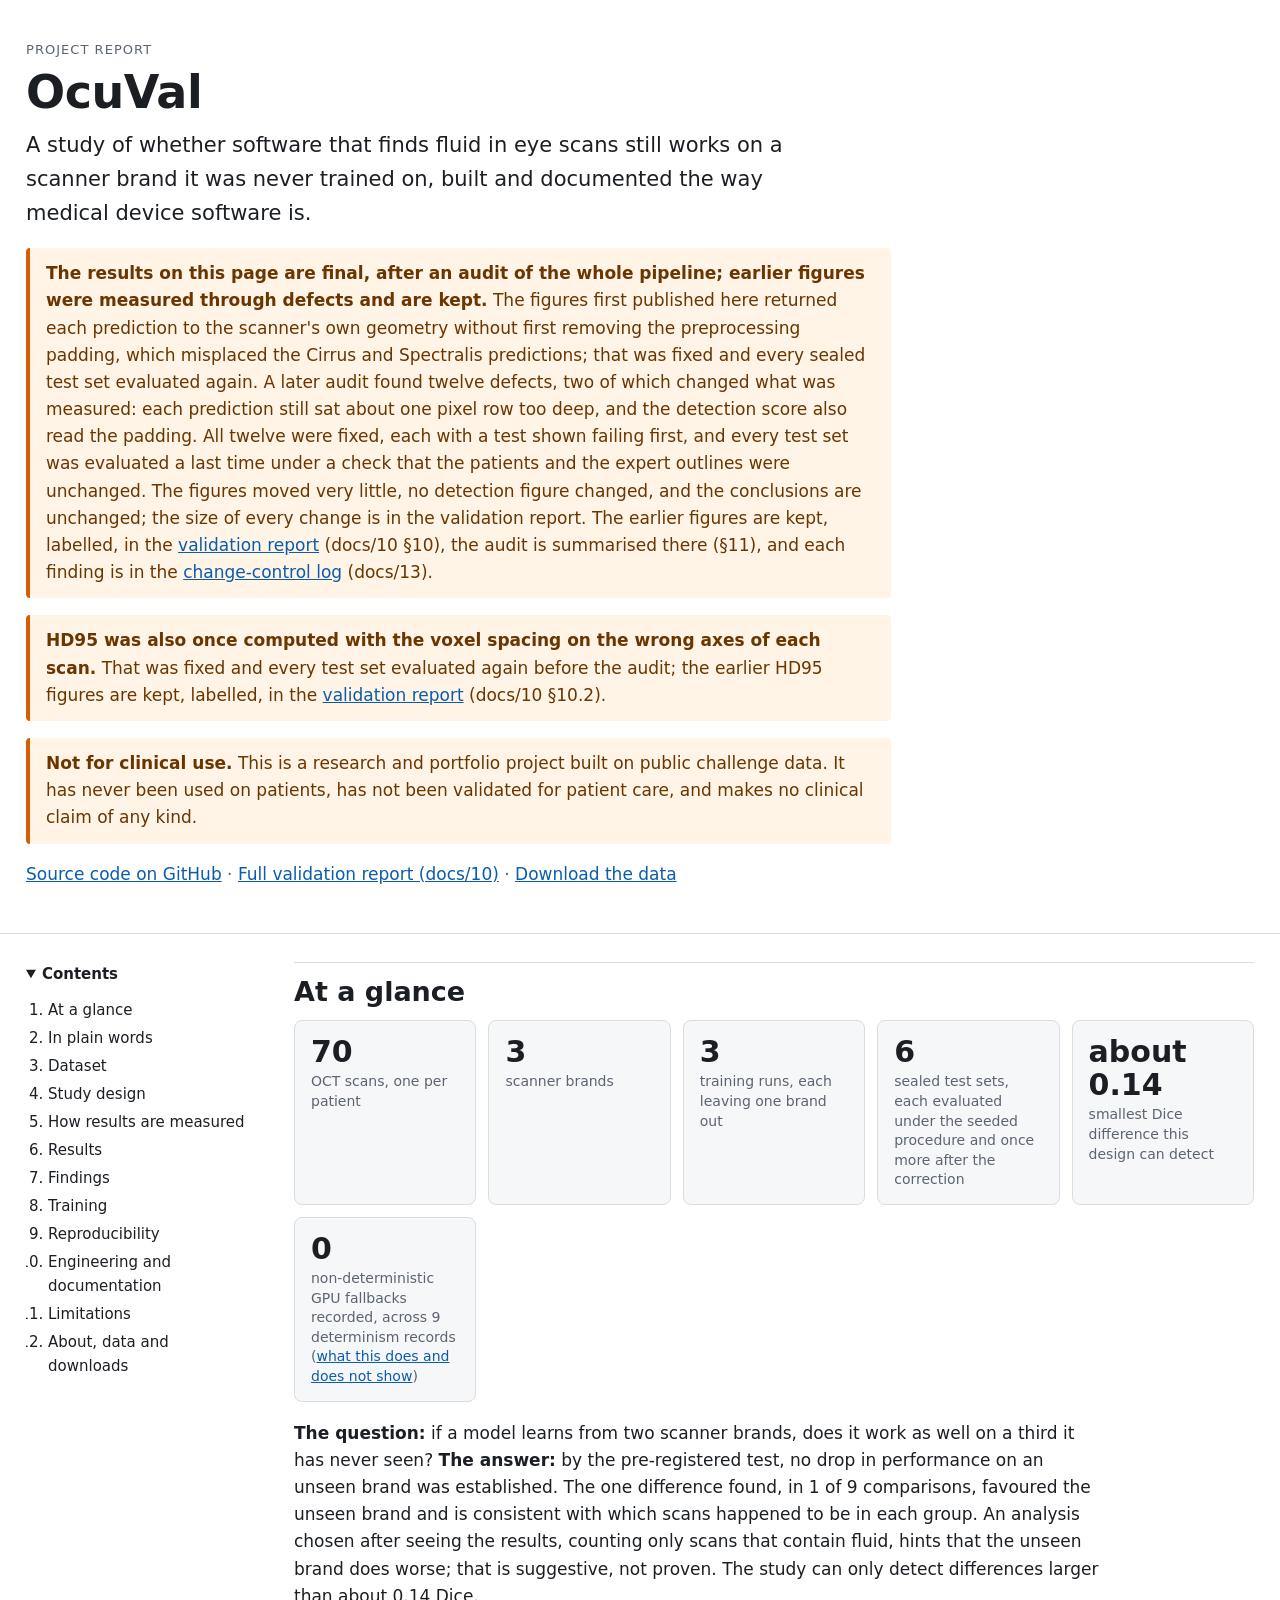
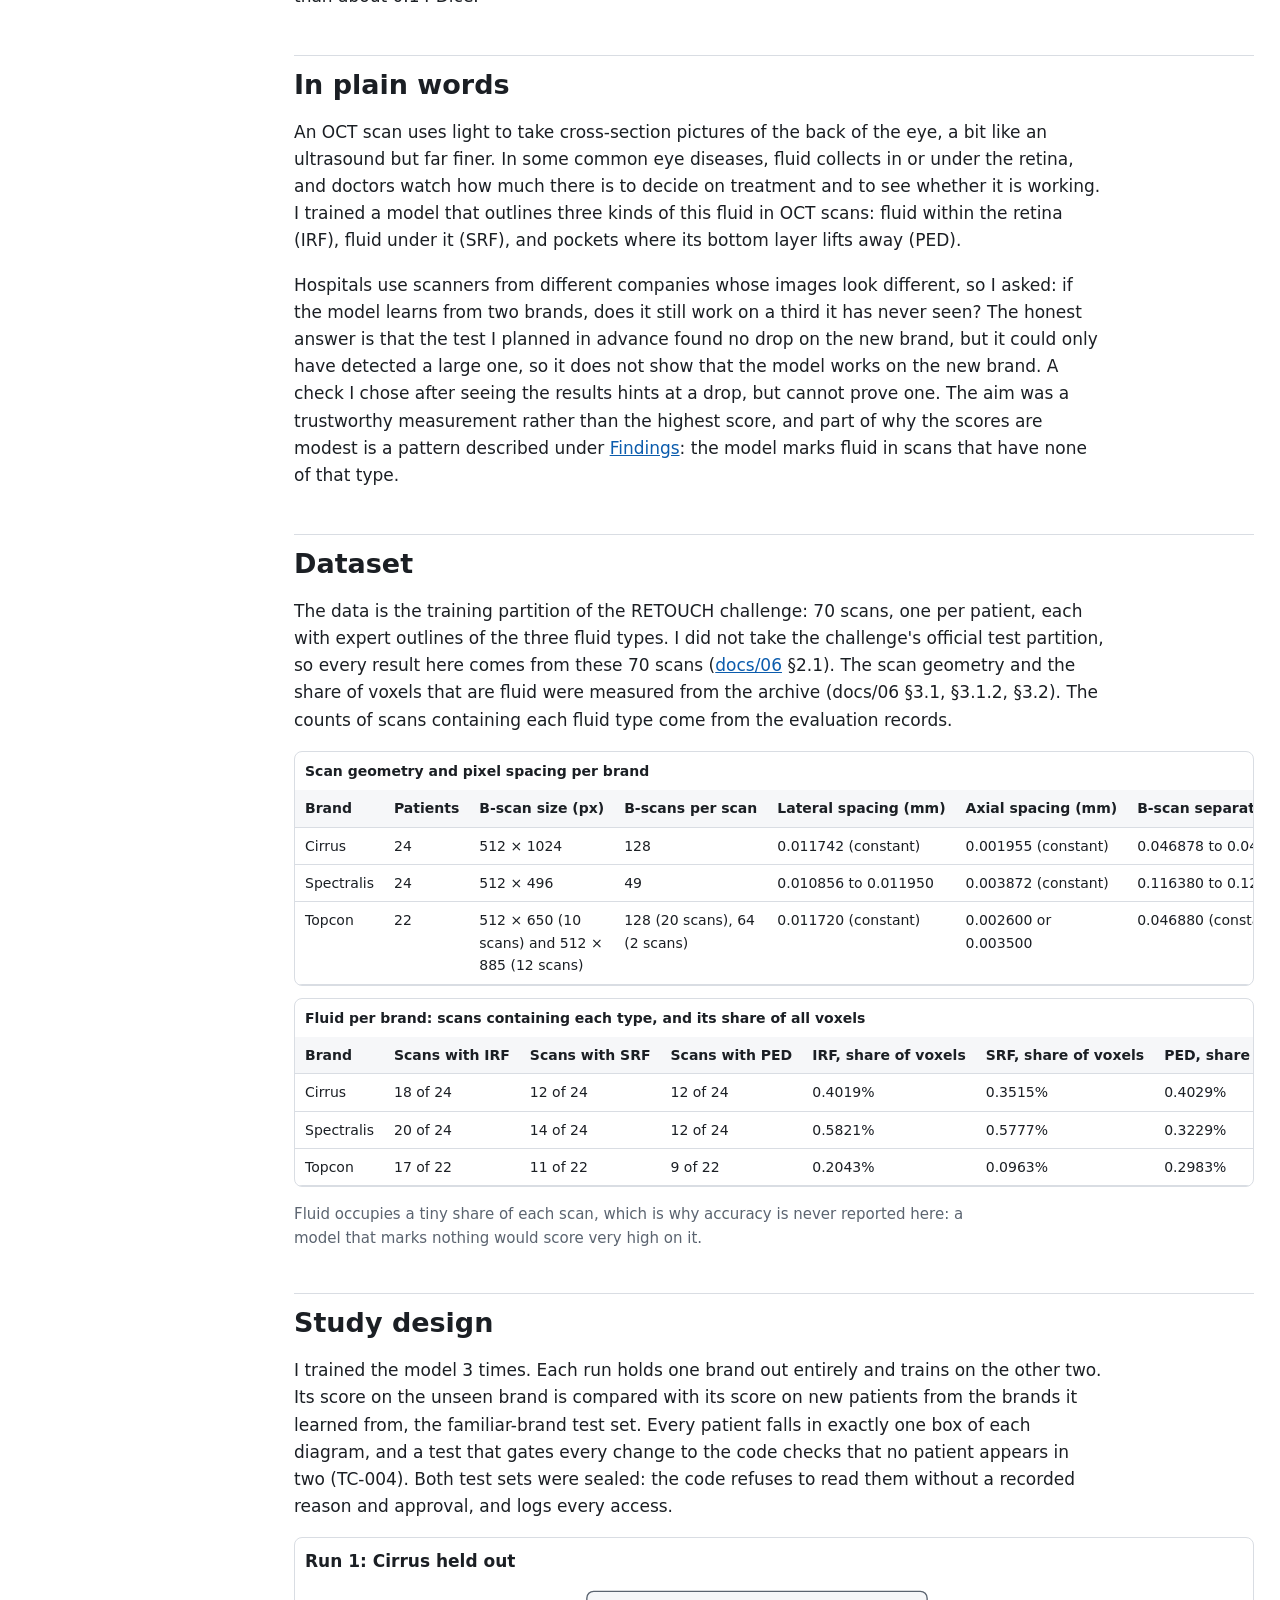
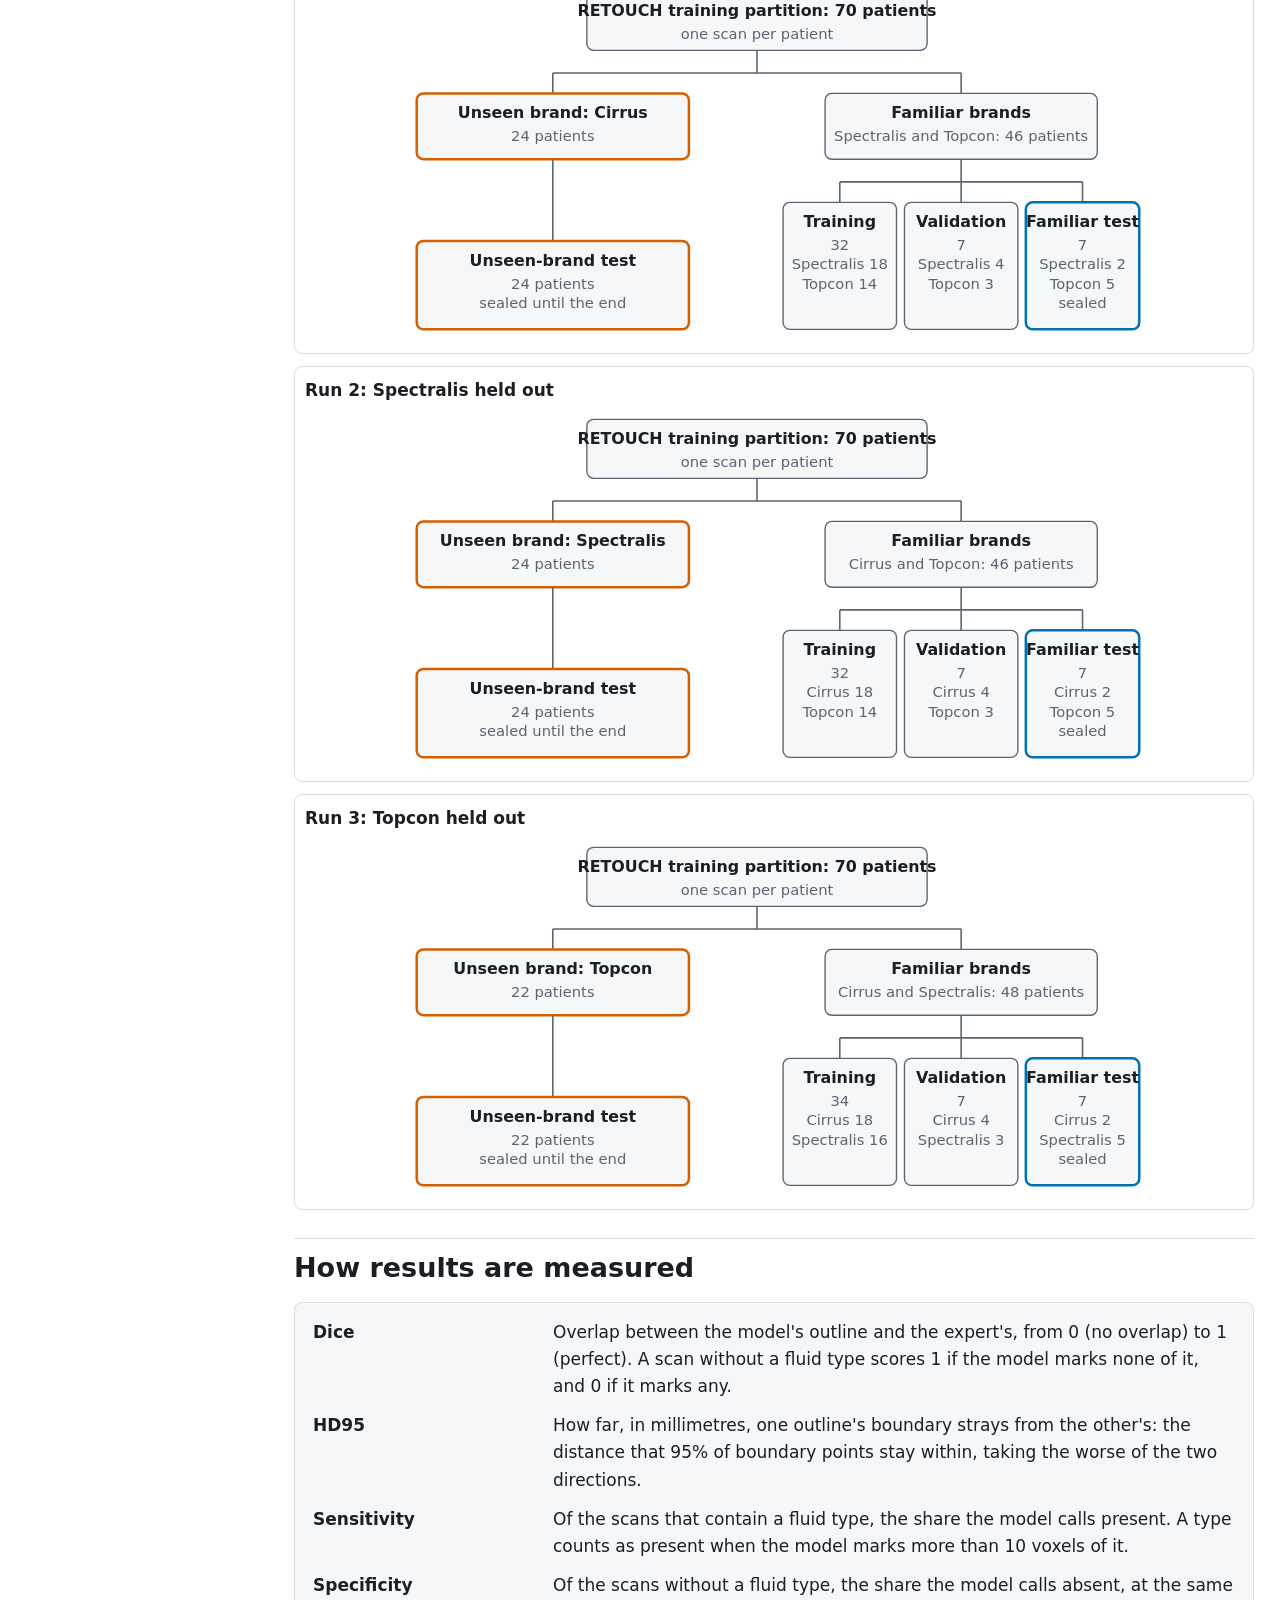
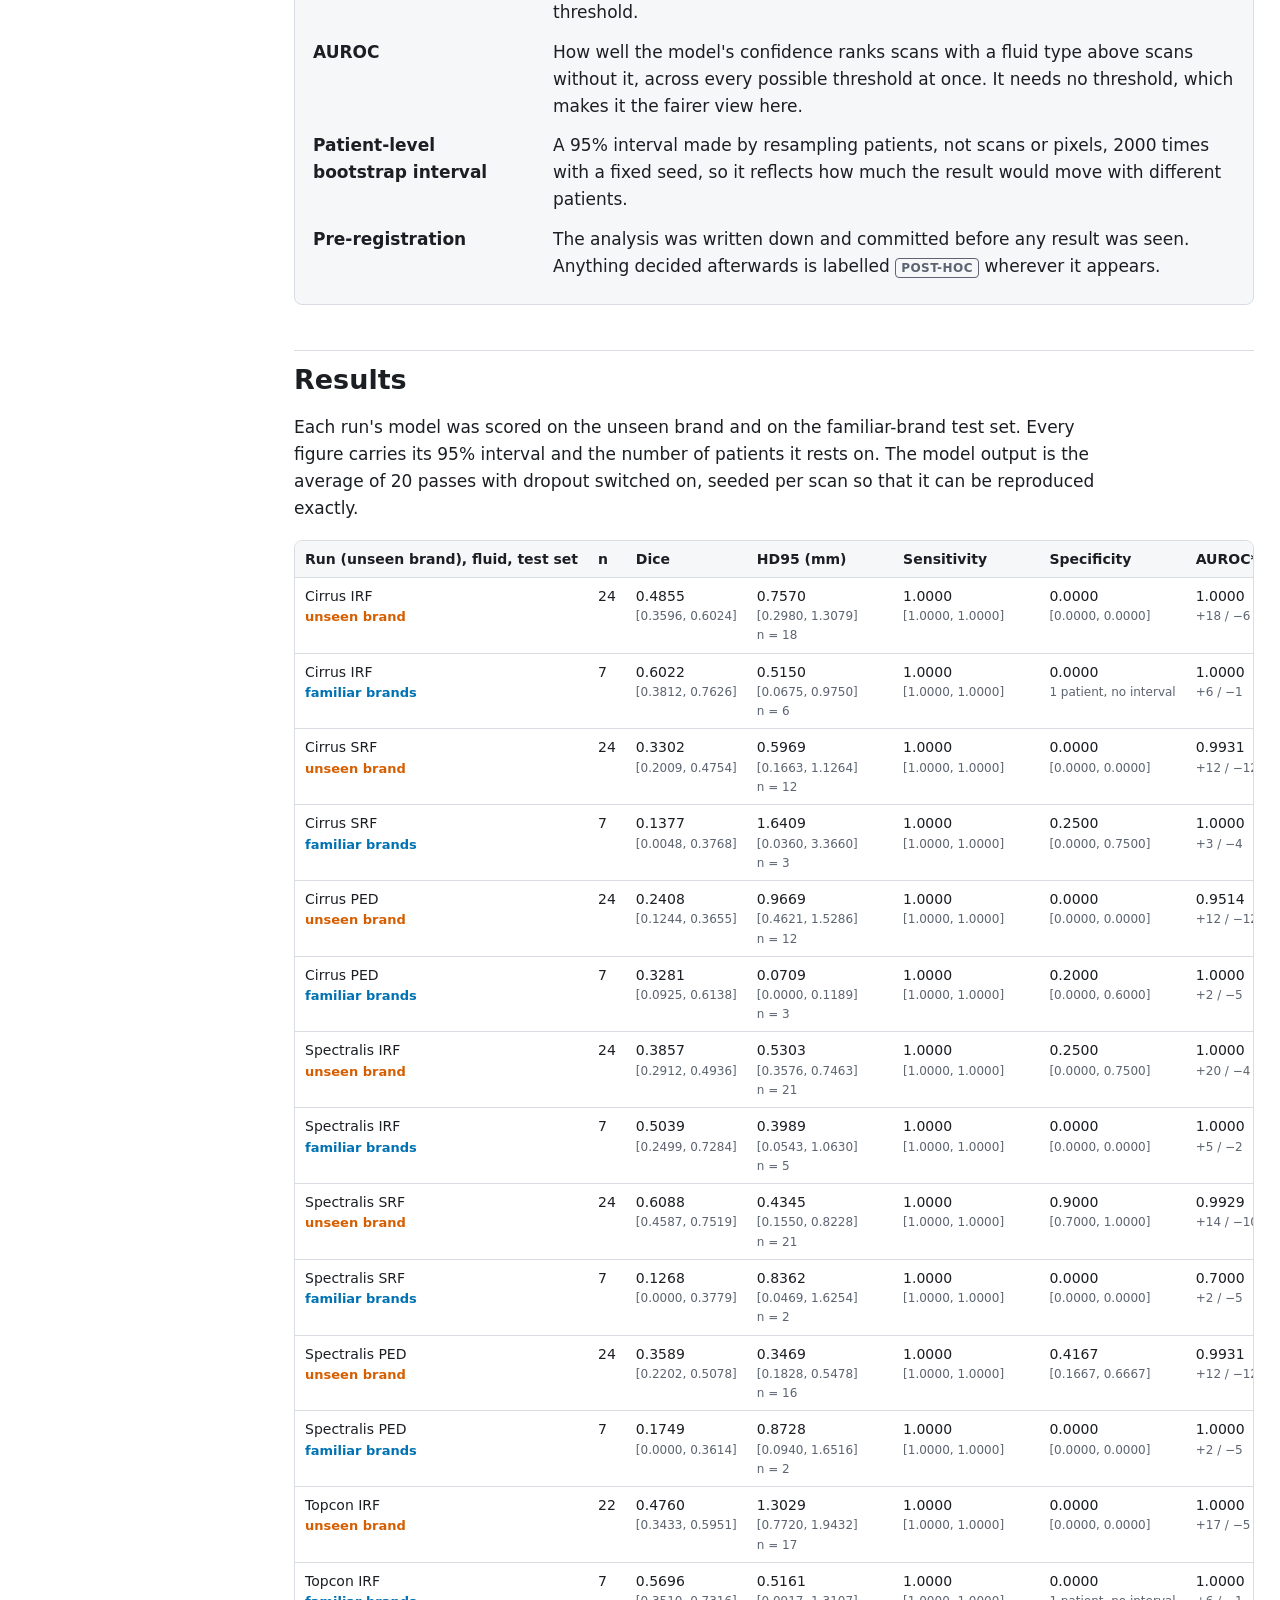
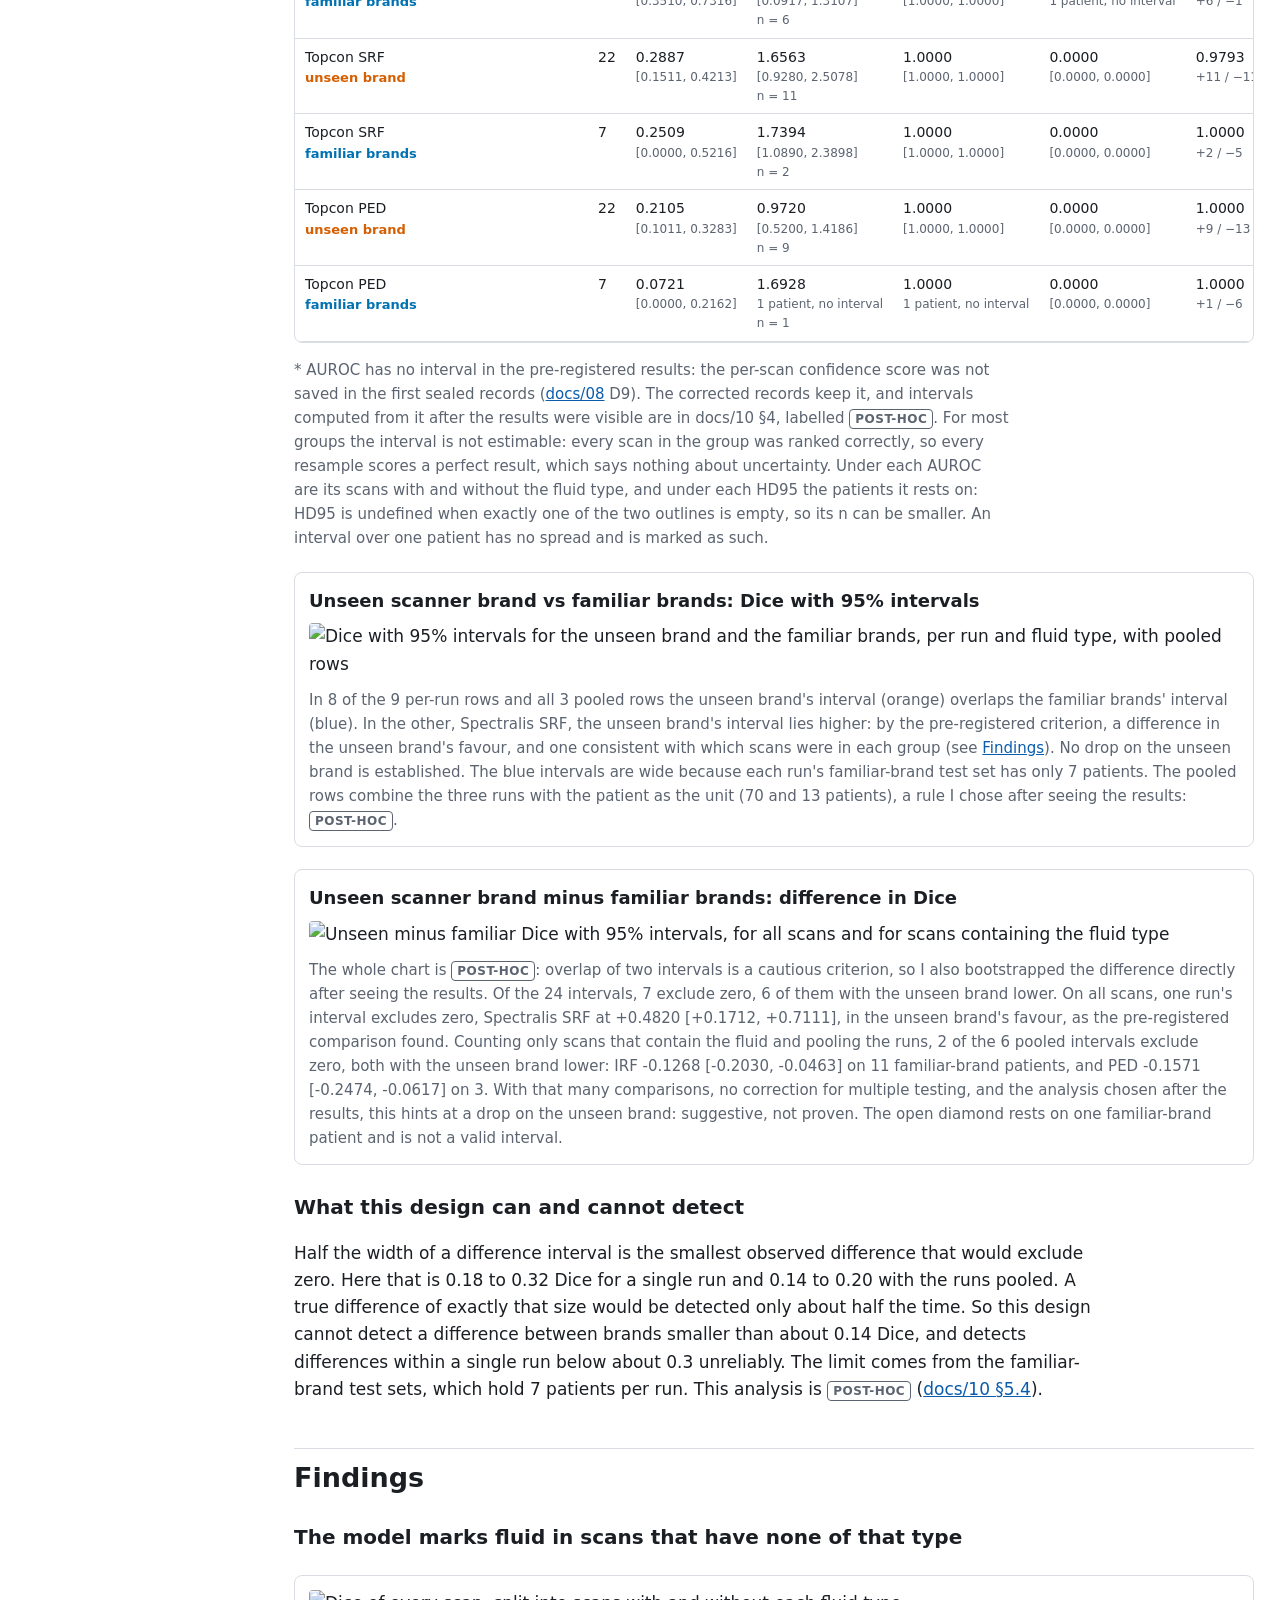
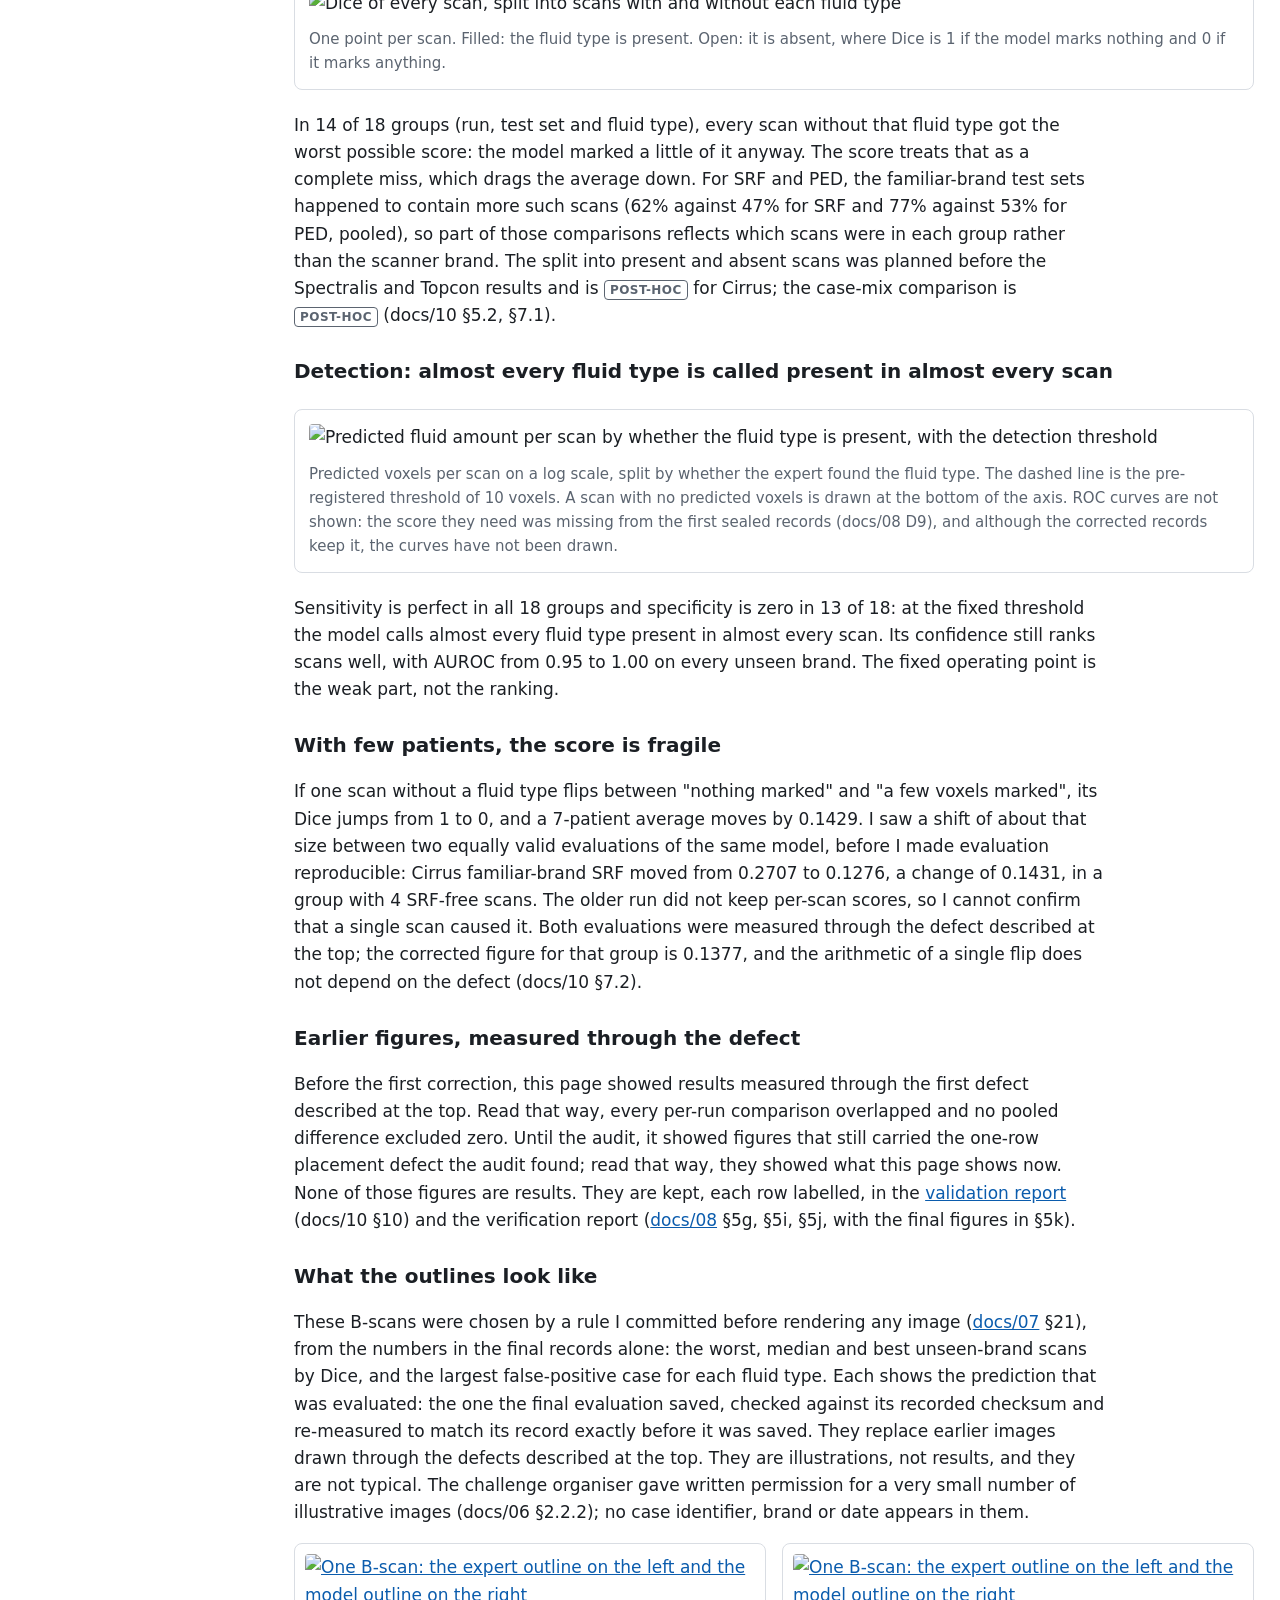
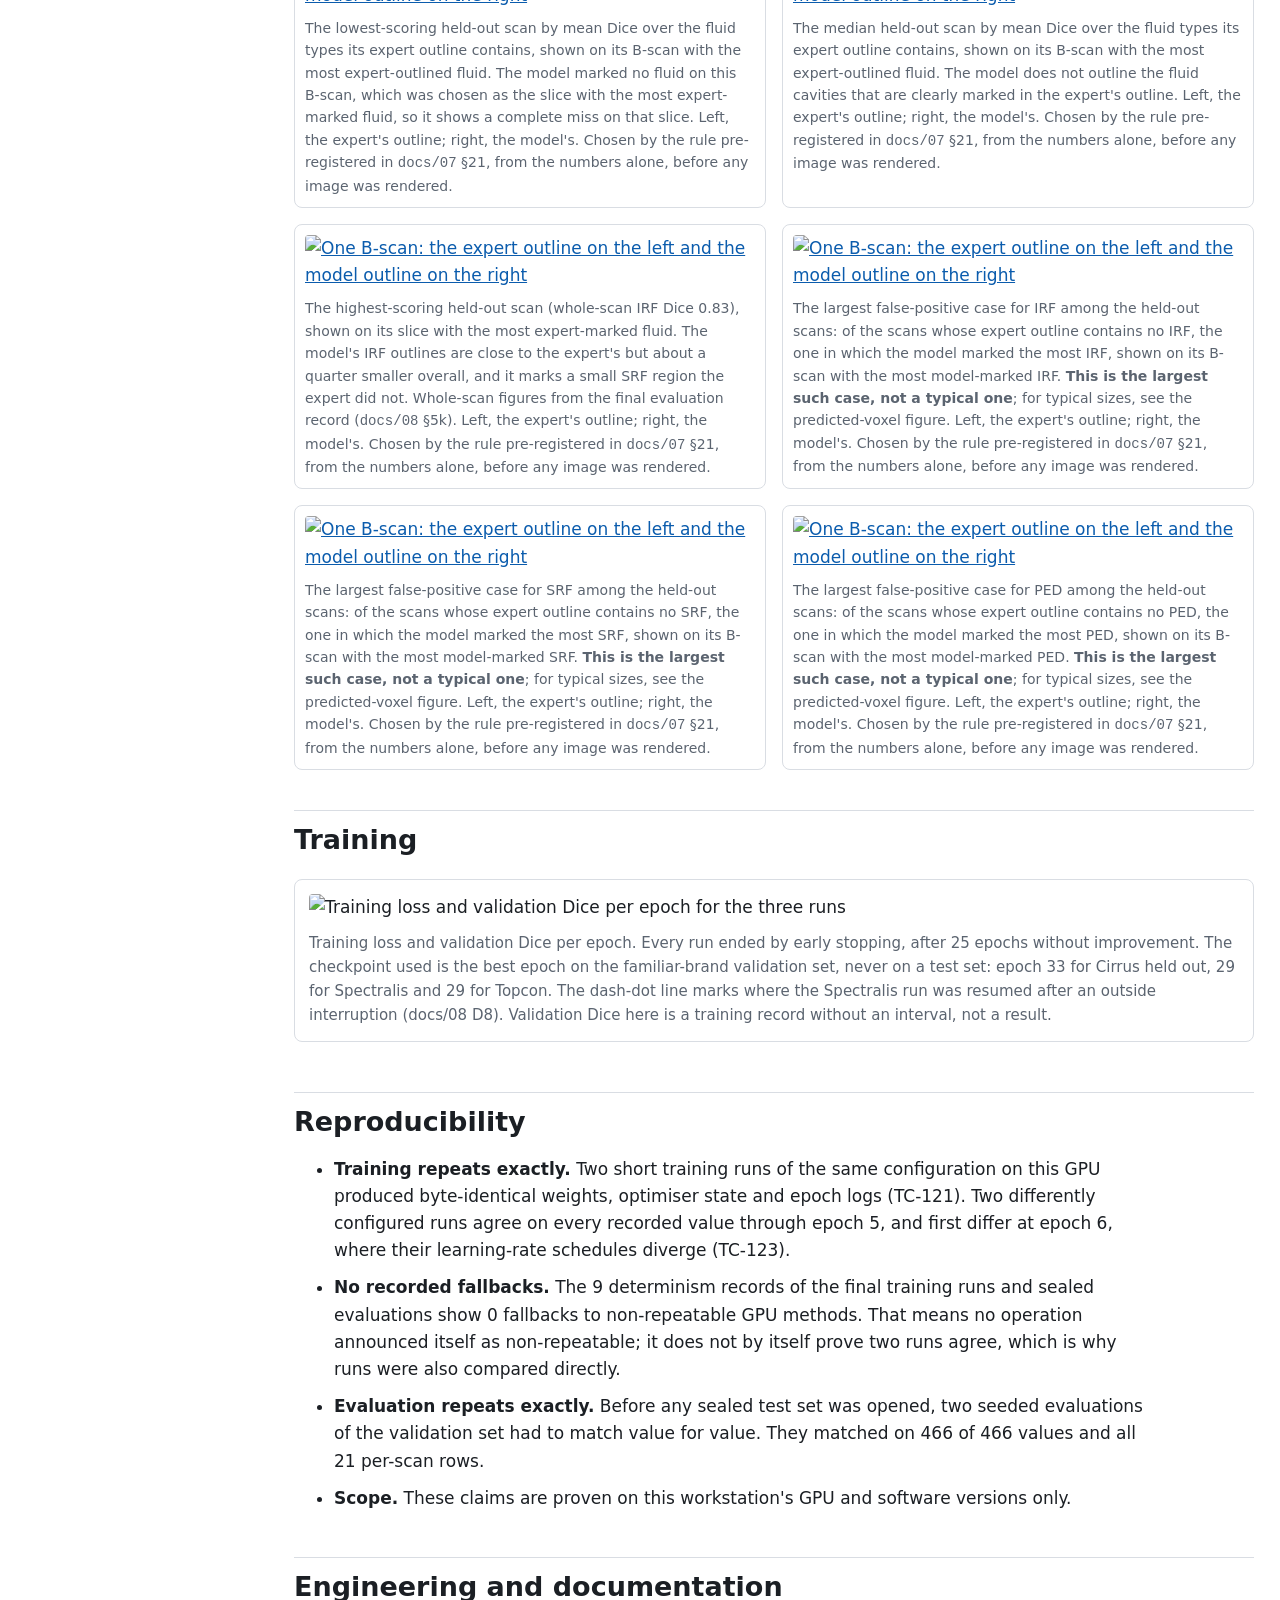
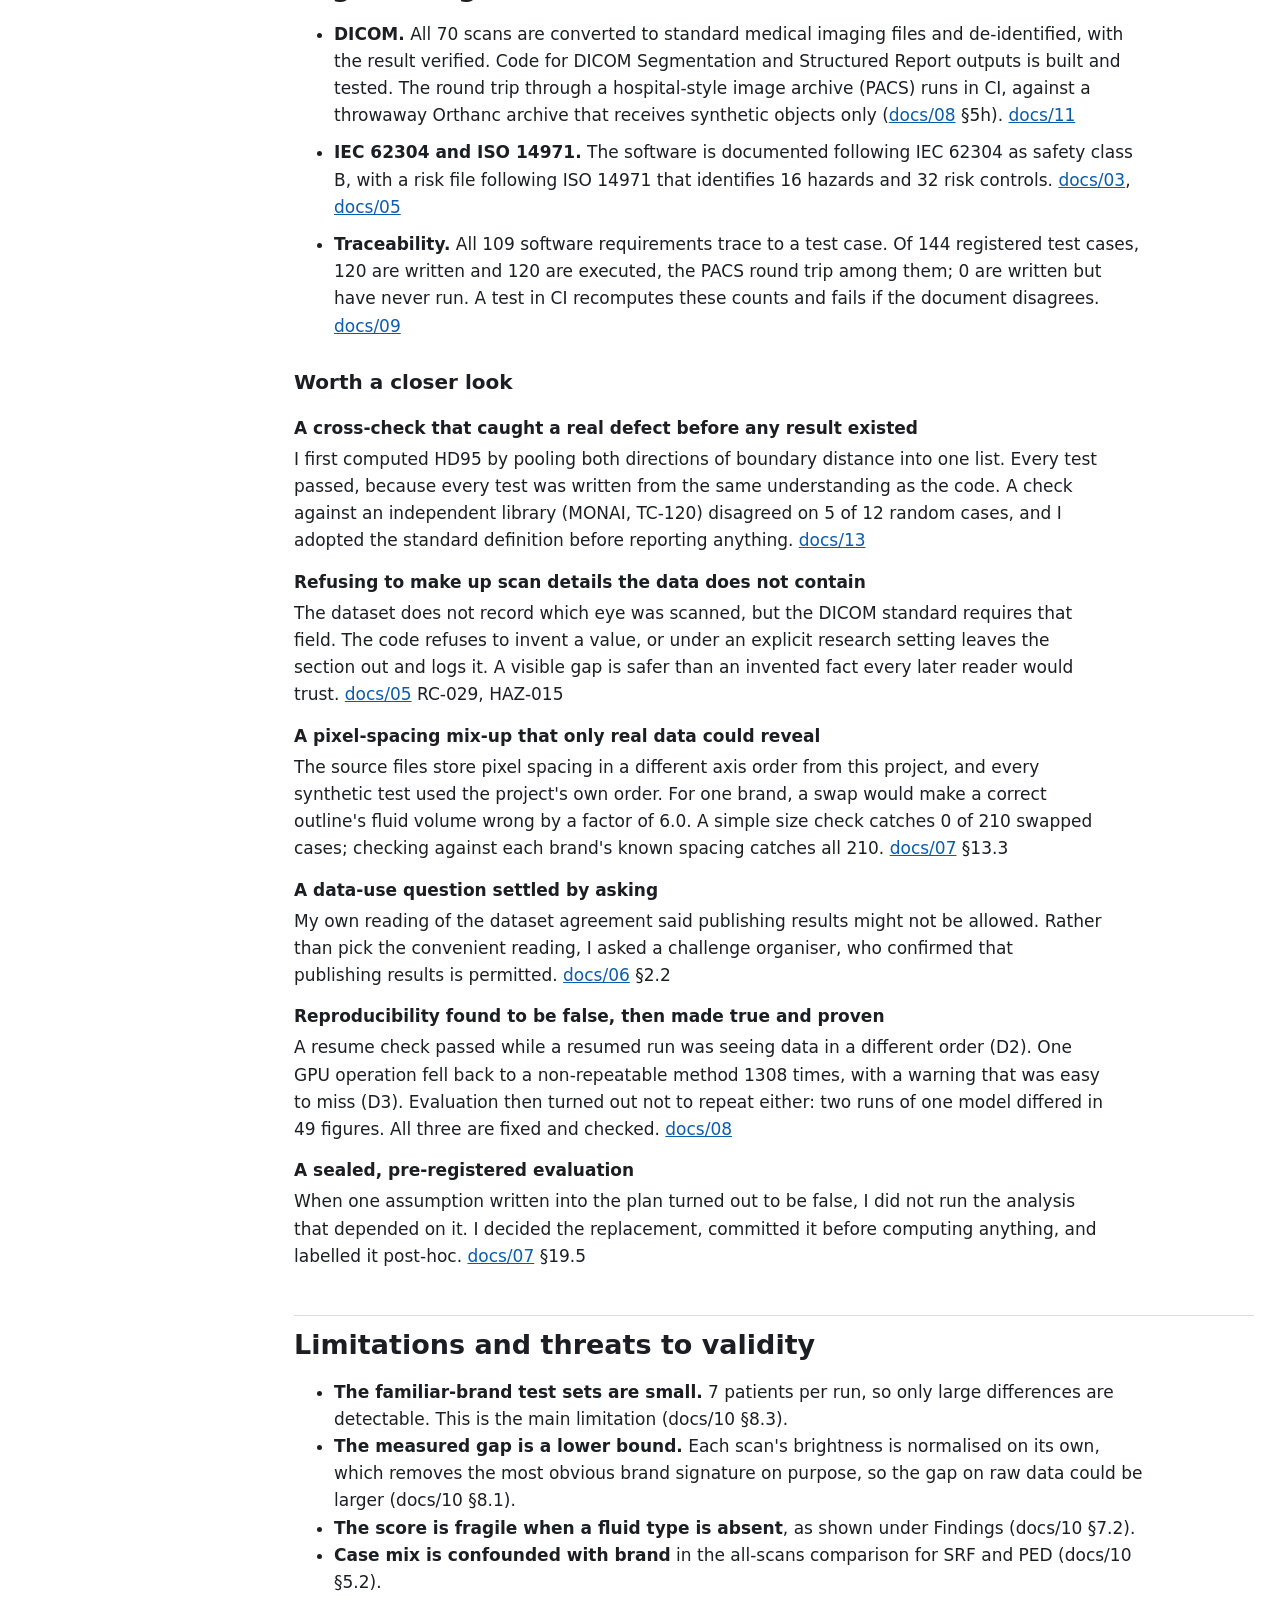
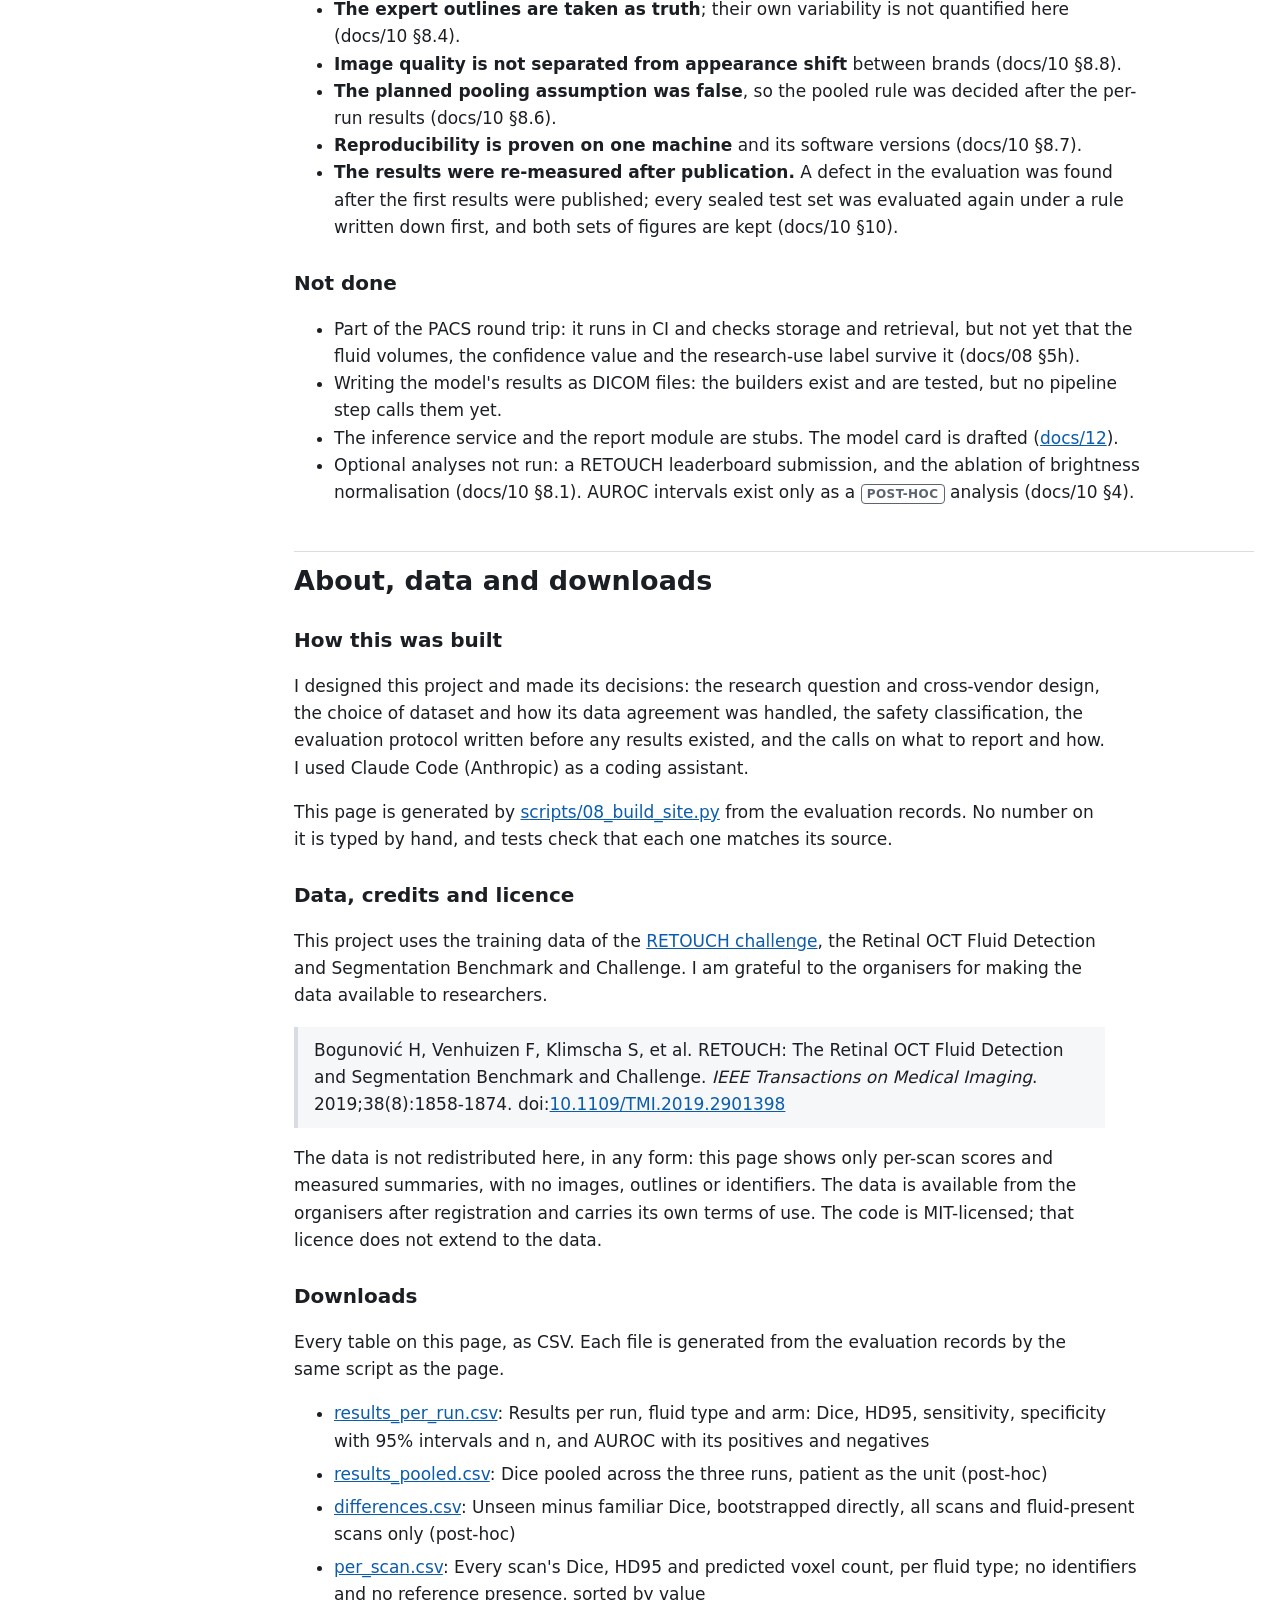
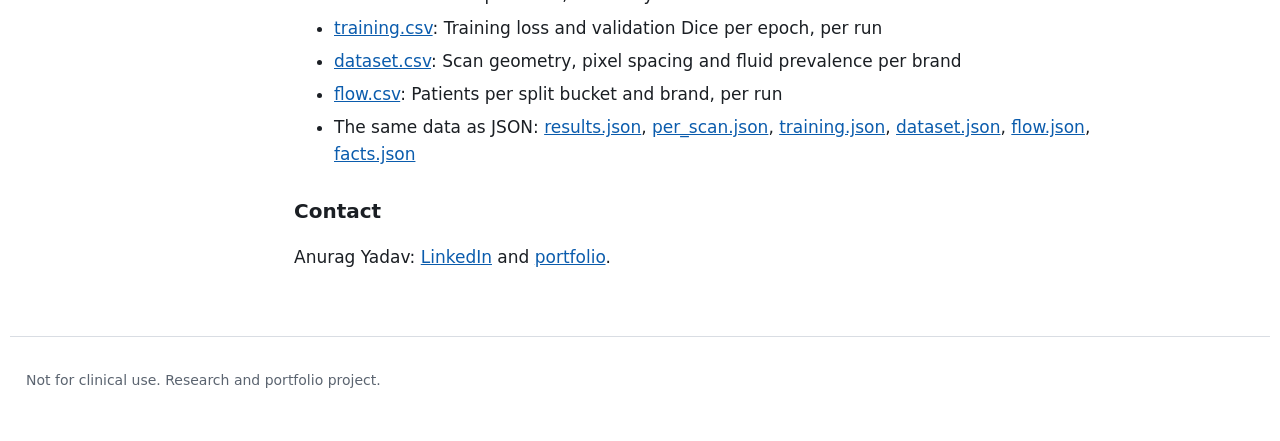
==== commit 996966c9: "feat(bscans): docs/07 21.13 the whole B-scan, sharper, prepared (SRS-111) The 21.12 run passed every" ====
--- a/site/index.html
+++ b/site/index.html
@@ -171,7 +171,7 @@
   <ul class="evidence">
     <li><strong>DICOM.</strong> All 70 scans are converted to standard medical imaging files and de-identified, with the result verified. Code for DICOM Segmentation and Structured Report outputs is built and tested. The round trip through a hospital-style image archive (PACS) runs in CI, against a throwaway Orthanc archive that receives synthetic objects only (<a href="https://github.com/Anurag-YadavIIH/retinal-oct-fluid-segmentation/blob/main/docs/08_vv_report.md">docs/08</a> §5h). <a href="https://github.com/Anurag-YadavIIH/retinal-oct-fluid-segmentation/blob/main/docs/11_dicom_conformance_statement.md">docs/11</a></li>
     <li><strong>IEC 62304 and ISO 14971.</strong> The software is documented following IEC 62304 as safety class B, with a risk file following ISO 14971 that identifies 16 hazards and 32 risk controls. <a href="https://github.com/Anurag-YadavIIH/retinal-oct-fluid-segmentation/blob/main/docs/03_safety_classification.md">docs/03</a>, <a href="https://github.com/Anurag-YadavIIH/retinal-oct-fluid-segmentation/blob/main/docs/05_risk_management_file.md">docs/05</a></li>
-    <li><strong>Traceability.</strong> All 108 software requirements trace to a test case. Of 143 registered test cases, 119 are written and 119 are executed, the PACS round trip among them; 0 are written but have never run. A test in CI recomputes these counts and fails if the document disagrees. <a href="https://github.com/Anurag-YadavIIH/retinal-oct-fluid-segmentation/blob/main/docs/09_traceability_matrix.md">docs/09</a></li>
+    <li><strong>Traceability.</strong> All 109 software requirements trace to a test case. Of 144 registered test cases, 120 are written and 120 are executed, the PACS round trip among them; 0 are written but have never run. A test in CI recomputes these counts and fails if the document disagrees. <a href="https://github.com/Anurag-YadavIIH/retinal-oct-fluid-segmentation/blob/main/docs/09_traceability_matrix.md">docs/09</a></li>
   </ul>
   <h3>Worth a closer look</h3>
   <dl class="closer">
@@ -233,7 +233,7 @@
 
 <footer class="foot wrap"><p>Not for clinical use. Research and portfolio project.</p></footer>
 
-<script id="ocuval-data" type="application/json">{"per_scan":{"fields":["run","arm","vendor","fluid","present","dice","predicted_voxels"],"rows":[{"run":"cirrus","arm":"held_out","vendor":"cirrus","fluid":"IRF","present":true,"dice":0.3214990138067061,"predicted_voxels":3279},{"run":"cirrus","arm":"held_out","vendor":"cirrus","fluid":"IRF","present":true,"dice":0.4009712447462808,"predicted_voxels":25111},{"run":"cirrus","arm":"held_out","vendor":"cirrus","fluid":"IRF","present":true,"dice":0.4120840455840456,"predicted_voxels":420263},{"run":"cirrus","arm":"held_out","vendor":"cirrus","fluid":"IRF","present":true,"dice":0.420293955911952,"predicted_voxels":110424},{"run":"cirrus","arm":"held_out","vendor":"cirrus","fluid":"IRF","present":true,"dice":0.5883294349378309,"predicted_voxels":24723},{"run":"cirrus","arm":"held_out","vendor":"cirrus","fluid":"IRF","present":true,"dice":0.6226082476716387,"predicted_voxels":65220},{"run":"cirrus","arm":"held_out","vendor":"cirrus","fluid":"IRF","present":true,"dice":0.6474083856058105,"predicted_voxels":548255},{"run":"cirrus","arm":"held_out","vendor":"cirrus","fluid":"IRF","present":true,"dice":0.6578680731461882,"predicted_voxels":238375},{"run":"cirrus","arm":"held_out","vendor":"cirrus","fluid":"IRF","present":true,"dice":0.6658574967550245,"predicted_voxels":111070},{"run":"cirrus","arm":"held_out","vendor":"cirrus","fluid":"IRF","present":true,"dice":0.6863781434740909,"predicted_voxels":1015491},{"run":"cirrus","arm":"held_out","vendor":"cirrus","fluid":"IRF","present":true,"dice":0.7086480838251632,"predicted_voxels":119248},{"run":"cirrus","arm":"held_out","vendor":"cirrus","fluid":"IRF","present":true,"dice":0.7472512995063498,"predicted_voxels":1003547},{"run":"cirrus","arm":"held_out","vendor":"cirrus","fluid":"IRF","present":true,"dice":0.7733756397329727,"predicted_voxels":341467},{"run":"cirrus","arm":"held_out","vendor":"cirrus","fluid":"IRF","present":true,"dice":0.7832743634667455,"predicted_voxels":695734},{"run":"cirrus","arm":"held_out","vendor":"cirrus","fluid":"IRF","present":true,"dice":0.7930385254331145,"predicted_voxels":80826},{"run":"cirrus","arm":"held_out","vendor":"cirrus","fluid":"IRF","present":true,"dice":0.7960449186347448,"predicted_voxels":64881},{"run":"cirrus","arm":"held_out","vendor":"cirrus","fluid":"IRF","present":true,"dice":0.810593850752804,"predicted_voxels":640905},{"run":"cirrus","arm":"held_out","vendor":"cirrus","fluid":"IRF","present":true,"dice":0.8167769872569809,"predicted_voxels":193831},{"run":"cirrus","arm":"held_out","vendor":"cirrus","fluid":"IRF","present":false,"dice":0.0,"predicted_voxels":306},{"run":"cirrus","arm":"held_out","vendor":"cirrus","fluid":"IRF","present":false,"dice":0.0,"predicted_voxels":805},{"run":"cirrus","arm":"held_out","vendor":"cirrus","fluid":"IRF","present":false,"dice":0.0,"predicted_voxels":3686},{"run":"cirrus","arm":"held_out","vendor":"cirrus","fluid":"IRF","present":false,"dice":0.0,"predicted_voxels":18091},{"run":"cirrus","arm":"held_out","vendor":"cirrus","fluid":"IRF","present":false,"dice":0.0,"predicted_voxels":49388},{"run":"cirrus","arm":"held_out","vendor":"cirrus","fluid":"IRF","present":false,"dice":0.0,"predicted_voxels":57317},{"run":"cirrus","arm":"held_out","vendor":"cirrus","fluid":"SRF","present":true,"dice":0.22073979687441442,"predicted_voxels":9805},{"run":"cirrus","arm":"held_out","vendor":"cirrus","fluid":"SRF","present":true,"dice":0.40733576018277595,"predicted_voxels":655243},{"run":"cirrus","arm":"held_out","vendor":"cirrus","fluid":"SRF","present":true,"dice":0.5471445169362767,"predicted_voxels":4047},{"run":"cirrus","arm":"held_out","vendor":"cirrus","fluid":"SRF","present":true,"dice":0.6699995667807478,"predicted_voxels":53588},{"run":"cirrus","arm":"held_out","vendor":"cirrus","fluid":"SRF","present":true,"dice":0.6800987051311405,"predicted_voxels":18390},{"run":"cirrus","arm":"held_out","vendor":"cirrus","fluid":"SRF","present":true,"dice":0.6863908323751242,"predicted_voxels":377411},{"run":"cirrus","arm":"held_out","vendor":"cirrus","fluid":"SRF","present":true,"dice":0.7128564709906366,"predicted_voxels":72073},{"run":"cirrus","arm":"held_out","vendor":"cirrus","fluid":"SRF","present":true,"dice":0.7274170206806405,"predicted_voxels":690218},{"run":"cirrus","arm":"held_out","vendor":"cirrus","fluid":"SRF","present":true,"dice":0.7645982747667415,"predicted_voxels":171084},{"run":"cirrus","arm":"held_out","vendor":"cirrus","fluid":"SRF","present":true,"dice":0.8195527692763352,"predicted_voxels":37449},{"run":"cirrus","arm":"held_out","vendor":"cirrus","fluid":"SRF","present":true,"dice":0.830989669676698,"predicted_voxels":533580},{"run":"cirrus","arm":"held_out","vendor":"cirrus","fluid":"SRF","present":true,"dice":0.8579505490020229,"predicted_voxels":416871},{"run":"cirrus","arm":"held_out","vendor":"cirrus","fluid":"SRF","present":false,"dice":0.0,"predicted_voxels":30},{"run":"cirrus","arm":"held_out","vendor":"cirrus","fluid":"SRF","present":false,"dice":0.0,"predicted_voxels":274},{"run":"cirrus","arm":"held_out","vendor":"cirrus","fluid":"SRF","present":false,"dice":0.0,"predicted_voxels":909},{"run":"cirrus","arm":"held_out","vendor":"cirrus","fluid":"SRF","present":false,"dice":0.0,"predicted_voxels":1124},{"run":"cirrus","arm":"held_out","vendor":"cirrus","fluid":"SRF","present":false,"dice":0.0,"predicted_voxels":1186},{"run":"cirrus","arm":"held_out","vendor":"cirrus","fluid":"SRF","present":false,"dice":0.0,"predicted_voxels":1415},{"run":"cirrus","arm":"held_out","vendor":"cirrus","fluid":"SRF","present":false,"dice":0.0,"predicted_voxels":1493},{"run":"cirrus","arm":"held_out","vendor":"cirrus","fluid":"SRF","present":false,"dice":0.0,"predicted_voxels":2977},{"run":"cirrus","arm":"held_out","vendor":"cirrus","fluid":"SRF","present":false,"dice":0.0,"predicted_voxels":3227},{"run":"cirrus","arm":"held_out","vendor":"cirrus","fluid":"SRF","present":false,"dice":0.0,"predicted_voxels":4912},{"run":"cirrus","arm":"held_out","vendor":"cirrus","fluid":"SRF","present":false,"dice":0.0,"predicted_voxels":10677},{"run":"cirrus","arm":"held_out","vendor":"cirrus","fluid":"SRF","present":false,"dice":0.0,"predicted_voxels":22590},{"run":"cirrus","arm":"held_out","vendor":"cirrus","fluid":"PED","present":true,"dice":0.055552475467095415,"predicted_voxels":24175},{"run":"cirrus","arm":"held_out","vendor":"cirrus","fluid":"PED","present":true,"dice":0.1263888402088956,"predicted_voxels":9894},{"run":"cirrus","arm":"held_out","vendor":"cirrus","fluid":"PED","present":true,"dice":0.14338621787143752,"predicted_voxels":144545},{"run":"cirrus","arm":"held_out","vendor":"cirrus","fluid":"PED","present":true,"dice":0.1641426759426529,"predicted_voxels":38772},{"run":"cirrus","arm":"held_out","vendor":"cirrus","fluid":"PED","present":true,"dice":0.5582376519507763,"predicted_voxels":120876},{"run":"cirrus","arm":"held_out","vendor":"cirrus","fluid":"PED","present":true,"dice":0.5732525852534206,"predicted_voxels":200524},{"run":"cirrus","arm":"held_out","vendor":"cirrus","fluid":"PED","present":true,"dice":0.6026057367610718,"predicted_voxels":215237},{"run":"cirrus","arm":"held_out","vendor":"cirrus","fluid":"PED","present":true,"dice":0.6549850187587463,"predicted_voxels":48205},{"run":"cirrus","arm":"held_out","vendor":"cirrus","fluid":"PED","present":true,"dice":0.7111605573239556,"predicted_voxels":565877},{"run":"cirrus","arm":"held_out","vendor":"cirrus","fluid":"PED","present":true,"dice":0.7142229561869872,"predicted_voxels":1883584},{"run":"cirrus","arm":"held_out","vendor":"cirrus","fluid":"PED","present":true,"dice":0.7255054732140216,"predicted_voxels":430875},{"run":"cirrus","arm":"held_out","vendor":"cirrus","fluid":"PED","present":true,"dice":0.7489368692795119,"predicted_voxels":588382},{"run":"cirrus","arm":"held_out","vendor":"cirrus","fluid":"PED","present":false,"dice":0.0,"predicted_voxels":611},{"run":"cirrus","arm":"held_out","vendor":"cirrus","fluid":"PED","present":false,"dice":0.0,"predicted_voxels":742},{"run":"cirrus","arm":"held_out","vendor":"cirrus","fluid":"PED","present":false,"dice":0.0,"predicted_voxels":800},{"run":"cirrus","arm":"held_out","vendor":"cirrus","fluid":"PED","present":false,"dice":0.0,"predicted_voxels":1765},{"run":"cirrus","arm":"held_out","vendor":"cirrus","fluid":"PED","present":false,"dice":0.0,"predicted_voxels":1978},{"run":"cirrus","arm":"held_out","vendor":"cirrus","fluid":"PED","present":false,"dice":0.0,"predicted_voxels":3038},{"run":"cirrus","arm":"held_out","vendor":"cirrus","fluid":"PED","present":false,"dice":0.0,"predicted_voxels":3135},{"run":"cirrus","arm":"held_out","vendor":"cirrus","fluid":"PED","present":false,"dice":0.0,"predicted_voxels":6433},{"run":"cirrus","arm":"held_out","vendor":"cirrus","fluid":"PED","present":false,"dice":0.0,"predicted_voxels":9985},{"run":"cirrus","arm":"held_out","vendor":"cirrus","fluid":"PED","present":false,"dice":0.0,"predicted_voxels":16675},{"run":"cirrus","arm":"held_out","vendor":"cirrus","fluid":"PED","present":false,"dice":0.0,"predicted_voxels":18256},{"run":"cirrus","arm":"held_out","vendor":"cirrus","fluid":"PED","present":false,"dice":0.0,"predicted_voxels":39351},{"run":"cirrus","arm":"in_domain","vendor":"spectralis","fluid":"IRF","present":true,"dice":0.6136290040542466,"predicted_voxels":41453},{"run":"cirrus","arm":"in_domain","vendor":"spectralis","fluid":"IRF","present":true,"dice":0.7370638208242646,"predicted_voxels":30533},{"run":"cirrus","arm":"in_domain","vendor":"topcon","fluid":"IRF","present":true,"dice":0.6031053887628531,"predicted_voxels":24763},{"run":"cirrus","arm":"in_domain","vendor":"topcon","fluid":"IRF","present":true,"dice":0.6362773430084164,"predicted_voxels":17381},{"run":"cirrus","arm":"in_domain","vendor":"topcon","fluid":"IRF","present":true,"dice":0.7144356111482767,"predicted_voxels":273588},{"run":"cirrus","arm":"in_domain","vendor":"topcon","fluid":"IRF","present":true,"dice":0.9107084677716003,"predicted_voxels":93910},{"run":"cirrus","arm":"in_domain","vendor":"topcon","fluid":"IRF","present":false,"dice":0.0,"predicted_voxels":1860},{"run":"cirrus","arm":"in_domain","vendor":"spectralis","fluid":"SRF","present":true,"dice":0.07663690476190477,"predicted_voxels":7525},{"run":"cirrus","arm":"in_domain","vendor":"spectralis","fluid":"SRF","present":false,"dice":0.0,"predicted_voxels":2836},{"run":"cirrus","arm":"in_domain","vendor":"topcon","fluid":"SRF","present":true,"dice":0.03360601370771612,"predicted_voxels":4235},{"run":"cirrus","arm":"in_domain","vendor":"topcon","fluid":"SRF","present":true,"dice":0.8536357131061816,"predicted_voxels":42792},{"run":"cirrus","arm":"in_domain","vendor":"topcon","fluid":"SRF","present":false,"dice":0.0,"predicted_voxels":4},{"run":"cirrus","arm":"in_domain","vendor":"topcon","fluid":"SRF","present":false,"dice":0.0,"predicted_voxels":33},{"run":"cirrus","arm":"in_domain","vendor":"topcon","fluid":"SRF","present":false,"dice":0.0,"predicted_voxels":1253},{"run":"cirrus","arm":"in_domain","vendor":"spectralis","fluid":"PED","present":true,"dice":0.6489992697132883,"predicted_voxels":124804},{"run":"cirrus","arm":"in_domain","vendor":"spectralis","fluid":"PED","present":false,"dice":0.0,"predicted_voxels":440},{"run":"cirrus","arm":"in_domain","vendor":"topcon","fluid":"PED","present":true,"dice":0.6477896463941677,"predicted_voxels":59700},{"run":"cirrus","arm":"in_domain","vendor":"topcon","fluid":"PED","present":false,"dice":0.0,"predicted_voxels":127},{"run":"cirrus","arm":"in_domain","vendor":"topcon","fluid":"PED","present":false,"dice":0.0,"predicted_voxels":851},{"run":"cirrus","arm":"in_domain","vendor":"topcon","fluid":"PED","present":false,"dice":0.0,"predicted_voxels":22507},{"run":"cirrus","arm":"in_domain","vendor":"topcon","fluid":"PED","present":false,"dice":1.0,"predicted_voxels":0},{"run":"spectralis","arm":"held_out","vendor":"spectralis","fluid":"IRF","present":true,"dice":0.0,"predicted_voxels":88},{"run":"spectralis","arm":"held_out","vendor":"spectralis","fluid":"IRF","present":true,"dice":0.11050597329585383,"predicted_voxels":630},{"run":"spectralis","arm":"held_out","vendor":"spectralis","fluid":"IRF","present":true,"dice":0.2009273570324575,"predicted_voxels":263},{"run":"spectralis","arm":"held_out","vendor":"spectralis","fluid":"IRF","present":true,"dice":0.218111472093811,"predicted_voxels":47282},{"run":"spectralis","arm":"held_out","vendor":"spectralis","fluid":"IRF","present":true,"dice":0.24574157223291285,"predicted_voxels":11318},{"run":"spectralis","arm":"held_out","vendor":"spectralis","fluid":"IRF","present":true,"dice":0.3360564322756929,"predicted_voxels":25490},{"run":"spectralis","arm":"held_out","vendor":"spectralis","fluid":"IRF","present":true,"dice":0.34410134324986535,"predicted_voxels":45178},{"run":"spectralis","arm":"held_out","vendor":"spectralis","fluid":"IRF","present":true,"dice":0.3538720132240001,"predicted_voxels":20326},{"run":"spectralis","arm":"held_out","vendor":"spectralis","fluid":"IRF","present":true,"dice":0.3593385502272485,"predicted_voxels":56654},{"run":"spectralis","arm":"held_out","vendor":"spectralis","fluid":"IRF","present":true,"dice":0.390868962038088,"predicted_voxels":16359},{"run":"spectralis","arm":"held_out","vendor":"spectralis","fluid":"IRF","present":true,"dice":0.40110715232178085,"predicted_voxels":7522},{"run":"spectralis","arm":"held_out","vendor":"spectralis","fluid":"IRF","present":true,"dice":0.44989065681321166,"predicted_voxels":14202},{"run":"spectralis","arm":"held_out","vendor":"spectralis","fluid":"IRF","present":true,"dice":0.45151571335867247,"predicted_voxels":21339},{"run":"spectralis","arm":"held_out","vendor":"spectralis","fluid":"IRF","present":true,"dice":0.45462970424691757,"predicted_voxels":13886},{"run":"spectralis","arm":"held_out","vendor":"spectralis","fluid":"IRF","present":true,"dice":0.45781444923507914,"predicted_voxels":12215},{"run":"spectralis","arm":"held_out","vendor":"spectralis","fluid":"IRF","present":true,"dice":0.6189338779162488,"predicted_voxels":45124},{"run":"spectralis","arm":"held_out","vendor":"spectralis","fluid":"IRF","present":true,"dice":0.6481871882109833,"predicted_voxels":16528},{"run":"spectralis","arm":"held_out","vendor":"spectralis","fluid":"IRF","present":true,"dice":0.667022556974803,"predicted_voxels":36203},{"run":"spectralis","arm":"held_out","vendor":"spectralis","fluid":"IRF","present":true,"dice":0.7184140620014978,"predicted_voxels":116225},{"run":"spectralis","arm":"held_out","vendor":"spectralis","fluid":"IRF","present":true,"dice":0.8306365104278407,"predicted_voxels":37860},{"run":"spectralis","arm":"held_out","vendor":"spectralis","fluid":"IRF","present":false,"dice":0.0,"predicted_voxels":22},{"run":"spectralis","arm":"held_out","vendor":"spectralis","fluid":"IRF","present":false,"dice":0.0,"predicted_voxels":23},{"run":"spectralis","arm":"held_out","vendor":"spectralis","fluid":"IRF","present":false,"dice":0.0,"predicted_voxels":143},{"run":"spectralis","arm":"held_out","vendor":"spectralis","fluid":"IRF","present":false,"dice":1.0,"predicted_voxels":0},{"run":"spectralis","arm":"held_out","vendor":"spectralis","fluid":"SRF","present":true,"dice":0.03576751117734724,"predicted_voxels":132},{"run":"spectralis","arm":"held_out","vendor":"spectralis","fluid":"SRF","present":true,"dice":0.11298804511405333,"predicted_voxels":3627},{"run":"spectralis","arm":"held_out","vendor":"spectralis","fluid":"SRF","present":true,"dice":0.15097917047126944,"predicted_voxels":28442},{"run":"spectralis","arm":"held_out","vendor":"spectralis","fluid":"SRF","present":true,"dice":0.4438573315719947,"predicted_voxels":5767},{"run":"spectralis","arm":"held_out","vendor":"spectralis","fluid":"SRF","present":true,"dice":0.4576399107006951,"predicted_voxels":73522},{"run":"spectralis","arm":"held_out","vendor":"spectralis","fluid":"SRF","present":true,"dice":0.6411098941219423,"predicted_voxels":11462},{"run":"spectralis","arm":"held_out","vendor":"spectralis","fluid":"SRF","present":true,"dice":0.6625404613262189,"predicted_voxels":63216},{"run":"spectralis","arm":"held_out","vendor":"spectralis","fluid":"SRF","present":true,"dice":0.6755252599335605,"predicted_voxels":129301},{"run":"spectralis","arm":"held_out","vendor":"spectralis","fluid":"SRF","present":true,"dice":0.6850975833919014,"predicted_voxels":51295},{"run":"spectralis","arm":"held_out","vendor":"spectralis","fluid":"SRF","present":true,"dice":0.6914063912233247,"predicted_voxels":108831},{"run":"spectralis","arm":"held_out","vendor":"spectralis","fluid":"SRF","present":true,"dice":0.7144536245750541,"predicted_voxels":193355},{"run":"spectralis","arm":"held_out","vendor":"spectralis","fluid":"SRF","present":true,"dice":0.721267685972259,"predicted_voxels":26134},{"run":"spectralis","arm":"held_out","vendor":"spectralis","fluid":"SRF","present":true,"dice":0.8065252854812398,"predicted_voxels":3911},{"run":"spectralis","arm":"held_out","vendor":"spectralis","fluid":"SRF","present":true,"dice":0.8108531013331665,"predicted_voxels":13337},{"run":"spectralis","arm":"held_out","vendor":"spectralis","fluid":"SRF","present":false,"dice":0.0,"predicted_voxels":1},{"run":"spectralis","arm":"held_out","vendor":"spectralis","fluid":"SRF","present":false,"dice":0.0,"predicted_voxels":4},{"run":"spectralis","arm":"held_out","vendor":"spectralis","fluid":"SRF","present":false,"dice":0.0,"predicted_voxels":561},{"run":"spectralis","arm":"held_out","vendor":"spectralis","fluid":"SRF","present":false,"dice":1.0,"predicted_voxels":0},{"run":"spectralis","arm":"held_out","vendor":"spectralis","fluid":"SRF","present":false,"dice":1.0,"predicted_voxels":0},{"run":"spectralis","arm":"held_out","vendor":"spectralis","fluid":"SRF","present":false,"dice":1.0,"predicted_voxels":0},{"run":"spectralis","arm":"held_out","vendor":"spectralis","fluid":"SRF","present":false,"dice":1.0,"predicted_voxels":0},{"run":"spectralis","arm":"held_out","vendor":"spectralis","fluid":"SRF","present":false,"dice":1.0,"predicted_voxels":0},{"run":"spectralis","arm":"held_out","vendor":"spectralis","fluid":"SRF","present":false,"dice":1.0,"predicted_voxels":0},{"run":"spectralis","arm":"held_out","vendor":"spectralis","fluid":"SRF","present":false,"dice":1.0,"predicted_voxels":0},{"run":"spectralis","arm":"held_out","vendor":"spectralis","fluid":"PED","present":true,"dice":0.08873373689357646,"predicted_voxels":16005},{"run":"spectralis","arm":"held_out","vendor":"spectralis","fluid":"PED","present":true,"dice":0.2607768506924212,"predicted_voxels":13569},{"run":"spectralis","arm":"held_out","vendor":"spectralis","fluid":"PED","present":true,"dice":0.27759837340031096,"predicted_voxels":2792},{"run":"spectralis","arm":"held_out","vendor":"spectralis","fluid":"PED","present":true,"dice":0.2934296028880866,"predicted_voxels":17100},{"run":"spectralis","arm":"held_out","vendor":"spectralis","fluid":"PED","present":true,"dice":0.30731667616179703,"predicted_voxels":3315},{"run":"spectralis","arm":"held_out","vendor":"spectralis","fluid":"PED","present":true,"dice":0.3193221980150085,"predicted_voxels":19387},{"run":"spectralis","arm":"held_out","vendor":"spectralis","fluid":"PED","present":true,"dice":0.33962448586746474,"predicted_voxels":53932},{"run":"spectralis","arm":"held_out","vendor":"spectralis","fluid":"PED","present":true,"dice":0.35804814034603033,"predicted_voxels":15351},{"run":"spectralis","arm":"held_out","vendor":"spectralis","fluid":"PED","present":true,"dice":0.3702194915631539,"predicted_voxels":21459},{"run":"spectralis","arm":"held_out","vendor":"spectralis","fluid":"PED","present":true,"dice":0.5644556517925666,"predicted_voxels":43979},{"run":"spectralis","arm":"held_out","vendor":"spectralis","fluid":"PED","present":true,"dice":0.6420068772458023,"predicted_voxels":66289},{"run":"spectralis","arm":"held_out","vendor":"spectralis","fluid":"PED","present":true,"dice":0.7928902316213494,"predicted_voxels":89350},{"run":"spectralis","arm":"held_out","vendor":"spectralis","fluid":"PED","present":false,"dice":0.0,"predicted_voxels":10},{"run":"spectralis","arm":"held_out","vendor":"spectralis","fluid":"PED","present":false,"dice":0.0,"predicted_voxels":23},{"run":"spectralis","arm":"held_out","vendor":"spectralis","fluid":"PED","present":false,"dice":0.0,"predicted_voxels":52},{"run":"spectralis","arm":"held_out","vendor":"spectralis","fluid":"PED","present":false,"dice":0.0,"predicted_voxels":69},{"run":"spectralis","arm":"held_out","vendor":"spectralis","fluid":"PED","present":false,"dice":0.0,"predicted_voxels":101},{"run":"spectralis","arm":"held_out","vendor":"spectralis","fluid":"PED","present":false,"dice":0.0,"predicted_voxels":143},{"run":"spectralis","arm":"held_out","vendor":"spectralis","fluid":"PED","present":false,"dice":0.0,"predicted_voxels":283},{"run":"spectralis","arm":"held_out","vendor":"spectralis","fluid":"PED","present":false,"dice":0.0,"predicted_voxels":903},{"run":"spectralis","arm":"held_out","vendor":"spectralis","fluid":"PED","present":false,"dice":1.0,"predicted_voxels":0},{"run":"spectralis","arm":"held_out","vendor":"spectralis","fluid":"PED","present":false,"dice":1.0,"predicted_voxels":0},{"run":"spectralis","arm":"held_out","vendor":"spectralis","fluid":"PED","present":false,"dice":1.0,"predicted_voxels":0},{"run":"spectralis","arm":"held_out","vendor":"spectralis","fluid":"PED","present":false,"dice":1.0,"predicted_voxels":0},{"run":"spectralis","arm":"in_domain","vendor":"cirrus","fluid":"IRF","present":true,"dice":0.6894280253282999,"predicted_voxels":721783},{"run":"spectralis","arm":"in_domain","vendor":"cirrus","fluid":"IRF","present":false,"dice":0.0,"predicted_voxels":3516},{"run":"spectralis","arm":"in_domain","vendor":"topcon","fluid":"IRF","present":true,"dice":0.5831993071879252,"predicted_voxels":18472},{"run":"spectralis","arm":"in_domain","vendor":"topcon","fluid":"IRF","present":true,"dice":0.6636021518955371,"predicted_voxels":36067},{"run":"spectralis","arm":"in_domain","vendor":"topcon","fluid":"IRF","present":true,"dice":0.7094935914790774,"predicted_voxels":300851},{"run":"spectralis","arm":"in_domain","vendor":"topcon","fluid":"IRF","present":true,"dice":0.881795318243374,"predicted_voxels":89696},{"run":"spectralis","arm":"in_domain","vendor":"topcon","fluid":"IRF","present":false,"dice":0.0,"predicted_voxels":2148},{"run":"spectralis","arm":"in_domain","vendor":"cirrus","fluid":"SRF","present":false,"dice":0.0,"predicted_voxels":26683},{"run":"spectralis","arm":"in_domain","vendor":"cirrus","fluid":"SRF","present":false,"dice":0.0,"predicted_voxels":119328},{"run":"spectralis","arm":"in_domain","vendor":"topcon","fluid":"SRF","present":true,"dice":0.008237318179448413,"predicted_voxels":18893},{"run":"spectralis","arm":"in_domain","vendor":"topcon","fluid":"SRF","present":true,"dice":0.8790509843513377,"predicted_voxels":51007},{"run":"spectralis","arm":"in_domain","vendor":"topcon","fluid":"SRF","present":false,"dice":0.0,"predicted_voxels":27},{"run":"spectralis","arm":"in_domain","vendor":"topcon","fluid":"SRF","present":false,"dice":0.0,"predicted_voxels":461},{"run":"spectralis","arm":"in_domain","vendor":"topcon","fluid":"SRF","present":false,"dice":0.0,"predicted_voxels":3145},{"run":"spectralis","arm":"in_domain","vendor":"cirrus","fluid":"PED","present":true,"dice":0.5918003565062389,"predicted_voxels":65805},{"run":"spectralis","arm":"in_domain","vendor":"cirrus","fluid":"PED","present":false,"dice":0.0,"predicted_voxels":20404},{"run":"spectralis","arm":"in_domain","vendor":"topcon","fluid":"PED","present":true,"dice":0.6323625910070931,"predicted_voxels":69473},{"run":"spectralis","arm":"in_domain","vendor":"topcon","fluid":"PED","present":false,"dice":0.0,"predicted_voxels":17},{"run":"spectralis","arm":"in_domain","vendor":"topcon","fluid":"PED","present":false,"dice":0.0,"predicted_voxels":253},{"run":"spectralis","arm":"in_domain","vendor":"topcon","fluid":"PED","present":false,"dice":0.0,"predicted_voxels":1552},{"run":"spectralis","arm":"in_domain","vendor":"topcon","fluid":"PED","present":false,"dice":0.0,"predicted_voxels":61731},{"run":"topcon","arm":"held_out","vendor":"topcon","fluid":"IRF","present":true,"dice":0.051221612800870314,"predicted_voxels":21288},{"run":"topcon","arm":"held_out","vendor":"topcon","fluid":"IRF","present":true,"dice":0.40179869963213277,"predicted_voxels":91503},{"run":"topcon","arm":"held_out","vendor":"topcon","fluid":"IRF","present":true,"dice":0.41329389246563425,"predicted_voxels":84914},{"run":"topcon","arm":"held_out","vendor":"topcon","fluid":"IRF","present":true,"dice":0.5436866736335135,"predicted_voxels":61568},{"run":"topcon","arm":"held_out","vendor":"topcon","fluid":"IRF","present":true,"dice":0.5605810381261875,"predicted_voxels":74098},{"run":"topcon","arm":"held_out","vendor":"topcon","fluid":"IRF","present":true,"dice":0.5857419373319638,"predicted_voxels":226817},{"run":"topcon","arm":"held_out","vendor":"topcon","fluid":"IRF","present":true,"dice":0.5882919214257838,"predicted_voxels":154751},{"run":"topcon","arm":"held_out","vendor":"topcon","fluid":"IRF","present":true,"dice":0.6674628340814561,"predicted_voxels":54013},{"run":"topcon","arm":"held_out","vendor":"topcon","fluid":"IRF","present":true,"dice":0.672677979129592,"predicted_voxels":281952},{"run":"topcon","arm":"held_out","vendor":"topcon","fluid":"IRF","present":true,"dice":0.6771919803507168,"predicted_voxels":53738},{"run":"topcon","arm":"held_out","vendor":"topcon","fluid":"IRF","present":true,"dice":0.6795331066235956,"predicted_voxels":399667},{"run":"topcon","arm":"held_out","vendor":"topcon","fluid":"IRF","present":true,"dice":0.7053167246850928,"predicted_voxels":425024},{"run":"topcon","arm":"held_out","vendor":"topcon","fluid":"IRF","present":true,"dice":0.7603557777232132,"predicted_voxels":141068},{"run":"topcon","arm":"held_out","vendor":"topcon","fluid":"IRF","present":true,"dice":0.7724913815197858,"predicted_voxels":390496},{"run":"topcon","arm":"held_out","vendor":"topcon","fluid":"IRF","present":true,"dice":0.7866819855728249,"predicted_voxels":156683},{"run":"topcon","arm":"held_out","vendor":"topcon","fluid":"IRF","present":true,"dice":0.7965048975957257,"predicted_voxels":83292},{"run":"topcon","arm":"held_out","vendor":"topcon","fluid":"IRF","present":true,"dice":0.8101846510901947,"predicted_voxels":81128},{"run":"topcon","arm":"held_out","vendor":"topcon","fluid":"IRF","present":false,"dice":0.0,"predicted_voxels":4182},{"run":"topcon","arm":"held_out","vendor":"topcon","fluid":"IRF","present":false,"dice":0.0,"predicted_voxels":6398},{"run":"topcon","arm":"held_out","vendor":"topcon","fluid":"IRF","present":false,"dice":0.0,"predicted_voxels":40750},{"run":"topcon","arm":"held_out","vendor":"topcon","fluid":"IRF","present":false,"dice":0.0,"predicted_voxels":52958},{"run":"topcon","arm":"held_out","vendor":"topcon","fluid":"IRF","present":false,"dice":0.0,"predicted_voxels":55685},{"run":"topcon","arm":"held_out","vendor":"topcon","fluid":"SRF","present":true,"dice":0.008207310585910784,"predicted_voxels":12871},{"run":"topcon","arm":"held_out","vendor":"topcon","fluid":"SRF","present":true,"dice":0.2746803257545049,"predicted_voxels":46061},{"run":"topcon","arm":"held_out","vendor":"topcon","fluid":"SRF","present":true,"dice":0.5232829965129602,"predicted_voxels":193835},{"run":"topcon","arm":"held_out","vendor":"topcon","fluid":"SRF","present":true,"dice":0.5250180129693379,"predicted_voxels":8936},{"run":"topcon","arm":"held_out","vendor":"topcon","fluid":"SRF","present":true,"dice":0.5914478128262338,"predicted_voxels":32887},{"run":"topcon","arm":"held_out","vendor":"topcon","fluid":"SRF","present":true,"dice":0.6068872122267364,"predicted_voxels":17553},{"run":"topcon","arm":"held_out","vendor":"topcon","fluid":"SRF","present":true,"dice":0.701161252388652,"predicted_voxels":3849},{"run":"topcon","arm":"held_out","vendor":"topcon","fluid":"SRF","present":true,"dice":0.73406642952099,"predicted_voxels":148406},{"run":"topcon","arm":"held_out","vendor":"topcon","fluid":"SRF","present":true,"dice":0.7442923903878277,"predicted_voxels":298177},{"run":"topcon","arm":"held_out","vendor":"topcon","fluid":"SRF","present":true,"dice":0.783722114374821,"predicted_voxels":325826},{"run":"topcon","arm":"held_out","vendor":"topcon","fluid":"SRF","present":true,"dice":0.8592010853468619,"predicted_voxels":56624},{"run":"topcon","arm":"held_out","vendor":"topcon","fluid":"SRF","present":false,"dice":0.0,"predicted_voxels":68},{"run":"topcon","arm":"held_out","vendor":"topcon","fluid":"SRF","present":false,"dice":0.0,"predicted_voxels":798},{"run":"topcon","arm":"held_out","vendor":"topcon","fluid":"SRF","present":false,"dice":0.0,"predicted_voxels":868},{"run":"topcon","arm":"held_out","vendor":"topcon","fluid":"SRF","present":false,"dice":0.0,"predicted_voxels":3965},{"run":"topcon","arm":"held_out","vendor":"topcon","fluid":"SRF","present":false,"dice":0.0,"predicted_voxels":4198},{"run":"topcon","arm":"held_out","vendor":"topcon","fluid":"SRF","present":false,"dice":0.0,"predicted_voxels":5000},{"run":"topcon","arm":"held_out","vendor":"topcon","fluid":"SRF","present":false,"dice":0.0,"predicted_voxels":5001},{"run":"topcon","arm":"held_out","vendor":"topcon","fluid":"SRF","present":false,"dice":0.0,"predicted_voxels":10085},{"run":"topcon","arm":"held_out","vendor":"topcon","fluid":"SRF","present":false,"dice":0.0,"predicted_voxels":17188},{"run":"topcon","arm":"held_out","vendor":"topcon","fluid":"SRF","present":false,"dice":0.0,"predicted_voxels":40209},{"run":"topcon","arm":"held_out","vendor":"topcon","fluid":"SRF","present":false,"dice":0.0,"predicted_voxels":239847},{"run":"topcon","arm":"held_out","vendor":"topcon","fluid":"PED","present":true,"dice":0.345959261223047,"predicted_voxels":122517},{"run":"topcon","arm":"held_out","vendor":"topcon","fluid":"PED","present":true,"dice":0.39606180109124306,"predicted_voxels":56460},{"run":"topcon","arm":"held_out","vendor":"topcon","fluid":"PED","present":true,"dice":0.4652492585881512,"predicted_voxels":211129},{"run":"topcon","arm":"held_out","vendor":"topcon","fluid":"PED","present":true,"dice":0.47156345800122623,"predicted_voxels":48851},{"run":"topcon","arm":"held_out","vendor":"topcon","fluid":"PED","present":true,"dice":0.48550263729444615,"predicted_voxels":296435},{"run":"topcon","arm":"held_out","vendor":"topcon","fluid":"PED","present":true,"dice":0.5033399871115791,"predicted_voxels":110309},{"run":"topcon","arm":"held_out","vendor":"topcon","fluid":"PED","present":true,"dice":0.6330219320495167,"predicted_voxels":243676},{"run":"topcon","arm":"held_out","vendor":"topcon","fluid":"PED","present":true,"dice":0.6655828757502477,"predicted_voxels":958116},{"run":"topcon","arm":"held_out","vendor":"topcon","fluid":"PED","present":true,"dice":0.6656482166404014,"predicted_voxels":91798},{"run":"topcon","arm":"held_out","vendor":"topcon","fluid":"PED","present":false,"dice":0.0,"predicted_voxels":1679},{"run":"topcon","arm":"held_out","vendor":"topcon","fluid":"PED","present":false,"dice":0.0,"predicted_voxels":3502},{"run":"topcon","arm":"held_out","vendor":"topcon","fluid":"PED","present":false,"dice":0.0,"predicted_voxels":3775},{"run":"topcon","arm":"held_out","vendor":"topcon","fluid":"PED","present":false,"dice":0.0,"predicted_voxels":4971},{"run":"topcon","arm":"held_out","vendor":"topcon","fluid":"PED","present":false,"dice":0.0,"predicted_voxels":7628},{"run":"topcon","arm":"held_out","vendor":"topcon","fluid":"PED","present":false,"dice":0.0,"predicted_voxels":7640},{"run":"topcon","arm":"held_out","vendor":"topcon","fluid":"PED","present":false,"dice":0.0,"predicted_voxels":8512},{"run":"topcon","arm":"held_out","vendor":"topcon","fluid":"PED","present":false,"dice":0.0,"predicted_voxels":10114},{"run":"topcon","arm":"held_out","vendor":"topcon","fluid":"PED","present":false,"dice":0.0,"predicted_voxels":16079},{"run":"topcon","arm":"held_out","vendor":"topcon","fluid":"PED","present":false,"dice":0.0,"predicted_voxels":35730},{"run":"topcon","arm":"held_out","vendor":"topcon","fluid":"PED","present":false,"dice":0.0,"predicted_voxels":97725},{"run":"topcon","arm":"held_out","vendor":"topcon","fluid":"PED","present":false,"dice":0.0,"predicted_voxels":327642},{"run":"topcon","arm":"held_out","vendor":"topcon","fluid":"PED","present":false,"dice":0.0,"predicted_voxels":442234},{"run":"topcon","arm":"in_domain","vendor":"cirrus","fluid":"IRF","present":true,"dice":0.7063010916811758,"predicted_voxels":986099},{"run":"topcon","arm":"in_domain","vendor":"cirrus","fluid":"IRF","present":false,"dice":0.0,"predicted_voxels":647},{"run":"topcon","arm":"in_domain","vendor":"spectralis","fluid":"IRF","present":true,"dice":0.38508557457212717,"predicted_voxels":1252},{"run":"topcon","arm":"in_domain","vendor":"spectralis","fluid":"IRF","present":true,"dice":0.681074454206812,"predicted_voxels":37184},{"run":"topcon","arm":"in_domain","vendor":"spectralis","fluid":"IRF","present":true,"dice":0.6951143682912406,"predicted_voxels":350153},{"run":"topcon","arm":"in_domain","vendor":"spectralis","fluid":"IRF","present":true,"dice":0.6959148386559173,"predicted_voxels":81078},{"run":"topcon","arm":"in_domain","vendor":"spectralis","fluid":"IRF","present":true,"dice":0.8238066414223173,"predicted_voxels":173653},{"run":"topcon","arm":"in_domain","vendor":"cirrus","fluid":"SRF","present":false,"dice":0.0,"predicted_voxels":45070},{"run":"topcon","arm":"in_domain","vendor":"cirrus","fluid":"SRF","present":false,"dice":0.0,"predicted_voxels":76790},{"run":"topcon","arm":"in_domain","vendor":"spectralis","fluid":"SRF","present":true,"dice":0.8432467306881064,"predicted_voxels":21682},{"run":"topcon","arm":"in_domain","vendor":"spectralis","fluid":"SRF","present":true,"dice":0.9127205499971386,"predicted_voxels":206463},{"run":"topcon","arm":"in_domain","vendor":"spectralis","fluid":"SRF","present":false,"dice":0.0,"predicted_voxels":64},{"run":"topcon","arm":"in_domain","vendor":"spectralis","fluid":"SRF","present":false,"dice":0.0,"predicted_voxels":556},{"run":"topcon","arm":"in_domain","vendor":"spectralis","fluid":"SRF","present":false,"dice":0.0,"predicted_voxels":9913},{"run":"topcon","arm":"in_domain","vendor":"cirrus","fluid":"PED","present":true,"dice":0.5044223056413665,"predicted_voxels":64123},{"run":"topcon","arm":"in_domain","vendor":"cirrus","fluid":"PED","present":false,"dice":0.0,"predicted_voxels":89048},{"run":"topcon","arm":"in_domain","vendor":"spectralis","fluid":"PED","present":false,"dice":0.0,"predicted_voxels":696},{"run":"topcon","arm":"in_domain","vendor":"spectralis","fluid":"PED","present":false,"dice":0.0,"predicted_voxels":889},{"run":"topcon","arm":"in_domain","vendor":"spectralis","fluid":"PED","present":false,"dice":0.0,"predicted_voxels":924},{"run":"topcon","arm":"in_domain","vendor":"spectralis","fluid":"PED","present":false,"dice":0.0,"predicted_voxels":940},{"run":"topcon","arm":"in_domain","vendor":"spectralis","fluid":"PED","present":false,"dice":0.0,"predicted_voxels":7743}]},"results":{"per_run":[{"run":"cirrus","fluid":"IRF","arm":"held_out","n":24,"dice":{"value":0.48551257126035186,"ci_low":0.3596012332895876,"ci_high":0.6024356783055872,"n":24},"hd95":{"value":0.7569755879241838,"ci_low":0.2980169819646029,"ci_high":1.3079347983547356,"n":18},"sensitivity":{"value":1.0,"ci_low":1.0,"ci_high":1.0,"n":18},"specificity":{"value":0.0,"ci_low":0.0,"ci_high":0.0,"n":6},"auroc":{"value":1.0,"positives":18,"negatives":6}},{"run":"cirrus","fluid":"IRF","arm":"in_domain","n":7,"dice":{"value":0.6021742336528082,"ci_low":0.3811791362954033,"ci_high":0.7626049345675947,"n":7},"hd95":{"value":0.5150092096942693,"ci_low":0.06751908977677333,"ci_high":0.9750394711653204,"n":6},"sensitivity":{"value":1.0,"ci_low":1.0,"ci_high":1.0,"n":6},"specificity":{"value":0.0,"ci_low":0.0,"ci_high":0.0,"n":1},"auroc":{"value":1.0,"positives":6,"negatives":1}},{"run":"cirrus","fluid":"SRF","arm":"held_out","n":24,"dice":{"value":0.33021141386139813,"ci_low":0.20094852715646122,"ci_high":0.4754266529162623,"n":24},"hd95":{"value":0.596938461552813,"ci_low":0.1662857903027811,"ci_high":1.126398539049365,"n":12},"sensitivity":{"value":1.0,"ci_low":1.0,"ci_high":1.0,"n":12},"specificity":{"value":0.0,"ci_low":0.0,"ci_high":0.0,"n":12},"auroc":{"value":0.9930555555555556,"positives":12,"negatives":12}},{"run":"cirrus","fluid":"SRF","arm":"in_domain","n":7,"dice":{"value":0.13769694736797178,"ci_low":0.004800859101102303,"ci_high":0.3767920062972071,"n":7},"hd95":{"value":1.6409312067372024,"ci_low":0.036014796959027824,"ci_high":3.3660447094139117,"n":3},"sensitivity":{"value":1.0,"ci_low":1.0,"ci_high":1.0,"n":3},"specificity":{"value":0.25,"ci_low":0.0,"ci_high":0.75,"n":4},"auroc":{"value":1.0,"positives":3,"negatives":4}},{"run":"cirrus","fluid":"PED","arm":"held_out","n":24,"dice":{"value":0.24076571075910722,"ci_low":0.12437226968716189,"ci_high":0.3655288180941303,"n":24},"hd95":{"value":0.9668894123315295,"ci_low":0.4621285750772951,"ci_high":1.5286164906341748,"n":12},"sensitivity":{"value":1.0,"ci_low":1.0,"ci_high":1.0,"n":12},"specificity":{"value":0.0,"ci_low":0.0,"ci_high":0.0,"n":12},"auroc":{"value":0.9513888888888888,"positives":12,"negatives":12}},{"run":"cirrus","fluid":"PED","arm":"in_domain","n":7,"dice":{"value":0.32811270230106515,"ci_low":0.09254137805630967,"ci_high":0.6138313080986334,"n":7},"hd95":{"value":0.07090068020407475,"ci_low":0.0,"ci_high":0.11894204061222424,"n":3},"sensitivity":{"value":1.0,"ci_low":1.0,"ci_high":1.0,"n":2},"specificity":{"value":0.2,"ci_low":0.0,"ci_high":0.6,"n":5},"auroc":{"value":1.0,"positives":2,"negatives":5}},{"run":"spectralis","fluid":"IRF","arm":"held_out","n":24,"dice":{"value":0.3857364811323736,"ci_low":0.2912313740842473,"ci_high":0.4936334243430063,"n":24},"hd95":{"value":0.5303451712963271,"ci_low":0.3575784401190897,"ci_high":0.7463481982007021,"n":21},"sensitivity":{"value":1.0,"ci_low":1.0,"ci_high":1.0,"n":20},"specificity":{"value":0.25,"ci_low":0.0,"ci_high":0.75,"n":4},"auroc":{"value":1.0,"positives":20,"negatives":4}},{"run":"spectralis","fluid":"IRF","arm":"in_domain","n":7,"dice":{"value":0.5039311991620306,"ci_low":0.2499425602233965,"ci_high":0.7283916768151268,"n":7},"hd95":{"value":0.39887541886408356,"ci_low":0.054293636158610104,"ci_high":1.0629664469122813,"n":5},"sensitivity":{"value":1.0,"ci_low":1.0,"ci_high":1.0,"n":5},"specificity":{"value":0.0,"ci_low":0.0,"ci_high":0.0,"n":2},"auroc":{"value":1.0,"positives":5,"negatives":2}},{"run":"spectralis","fluid":"SRF","arm":"held_out","n":24,"dice":{"value":0.6087504690164178,"ci_low":0.4587023581186332,"ci_high":0.7518704583179798,"n":24},"hd95":{"value":0.43449191264022824,"ci_low":0.15498304407528457,"ci_high":0.8227705046779298,"n":21},"sensitivity":{"value":1.0,"ci_low":1.0,"ci_high":1.0,"n":14},"specificity":{"value":0.9,"ci_low":0.7,"ci_high":1.0,"n":10},"auroc":{"value":0.9928571428571429,"positives":14,"negatives":10}},{"run":"spectralis","fluid":"SRF","arm":"in_domain","n":7,"dice":{"value":0.1267554717901123,"ci_low":0.0,"ci_high":0.3779128958904945,"n":7},"hd95":{"value":0.8361560320393571,"ci_low":0.04688,"ci_high":1.625432064078714,"n":2},"sensitivity":{"value":1.0,"ci_low":1.0,"ci_high":1.0,"n":2},"specificity":{"value":0.0,"ci_low":0.0,"ci_high":0.0,"n":5},"auroc":{"value":0.7,"positives":2,"negatives":5}},{"run":"spectralis","fluid":"PED","arm":"held_out","n":24,"dice":{"value":0.358934263186982,"ci_low":0.2202018487799481,"ci_high":0.5078110435208706,"n":24},"hd95":{"value":0.34690177165757713,"ci_low":0.1828392743909619,"ci_high":0.5478148721075764,"n":16},"sensitivity":{"value":1.0,"ci_low":1.0,"ci_high":1.0,"n":12},"specificity":{"value":0.4166666666666667,"ci_low":0.16666666666666666,"ci_high":0.6666666666666666,"n":12},"auroc":{"value":0.9930555555555556,"positives":12,"negatives":12}},{"run":"spectralis","fluid":"PED","arm":"in_domain","n":7,"dice":{"value":0.17488042107333315,"ci_low":0.0,"ci_high":0.36135005200405323,"n":7},"hd95":{"value":0.8727951550540779,"ci_low":0.09402094234796841,"ci_high":1.6515693677601875,"n":2},"sensitivity":{"value":1.0,"ci_low":1.0,"ci_high":1.0,"n":2},"specificity":{"value":0.0,"ci_low":0.0,"ci_high":0.0,"n":5},"auroc":{"value":1.0,"positives":2,"negatives":5}},{"run":"topcon","fluid":"IRF","arm":"held_out","n":22,"dice":{"value":0.4760462315358309,"ci_low":0.34327733962538504,"ci_high":0.5951346963679133,"n":22},"hd95":{"value":1.3028591669866163,"ci_low":0.7719607561306313,"ci_high":1.9431823547702,"n":17},"sensitivity":{"value":1.0,"ci_low":1.0,"ci_high":1.0,"n":17},"specificity":{"value":0.0,"ci_low":0.0,"ci_high":0.0,"n":5},"auroc":{"value":1.0,"positives":17,"negatives":5}},{"run":"topcon","fluid":"IRF","arm":"in_domain","n":7,"dice":{"value":0.5696138526899415,"ci_low":0.3510270336751567,"ci_high":0.7315903434244316,"n":7},"hd95":{"value":0.5160575996578513,"ci_low":0.0917187716549407,"ci_high":1.3107247538620679,"n":6},"sensitivity":{"value":1.0,"ci_low":1.0,"ci_high":1.0,"n":6},"specificity":{"value":0.0,"ci_low":0.0,"ci_high":0.0,"n":1},"auroc":{"value":1.0,"positives":6,"negatives":1}},{"run":"topcon","fluid":"SRF","arm":"held_out","n":22,"dice":{"value":0.2887257701315835,"ci_low":0.15109657133480528,"ci_high":0.4212900103336003,"n":22},"hd95":{"value":1.6563034017211307,"ci_low":0.9279928372126419,"ci_high":2.5078458912920167,"n":11},"sensitivity":{"value":1.0,"ci_low":1.0,"ci_high":1.0,"n":11},"specificity":{"value":0.0,"ci_low":0.0,"ci_high":0.0,"n":11},"auroc":{"value":0.9793388429752066,"positives":11,"negatives":11}},{"run":"topcon","fluid":"SRF","arm":"in_domain","n":7,"dice":{"value":0.2508524686693207,"ci_low":0.0,"ci_high":0.521554599998365,"n":7},"hd95":{"value":1.7394308535168739,"ci_low":1.0890295442363467,"ci_high":2.389832162797401,"n":2},"sensitivity":{"value":1.0,"ci_low":1.0,"ci_high":1.0,"n":2},"specificity":{"value":0.0,"ci_low":0.0,"ci_high":0.0,"n":5},"auroc":{"value":1.0,"positives":2,"negatives":5}},{"run":"topcon","fluid":"PED","arm":"held_out","n":22,"dice":{"value":0.2105422467159027,"ci_low":0.10110506525526544,"ci_high":0.3283148340651537,"n":22},"hd95":{"value":0.9720135558791547,"ci_low":0.5199774204147831,"ci_high":1.4185808361750685,"n":9},"sensitivity":{"value":1.0,"ci_low":1.0,"ci_high":1.0,"n":9},"specificity":{"value":0.0,"ci_low":0.0,"ci_high":0.0,"n":13},"auroc":{"value":1.0,"positives":9,"negatives":13}},{"run":"topcon","fluid":"PED","arm":"in_domain","n":7,"dice":{"value":0.07206032937733807,"ci_low":0.0,"ci_high":0.21618098813201422,"n":7},"hd95":{"value":1.6927725580195796,"ci_low":1.6927725580195796,"ci_high":1.6927725580195796,"n":1},"sensitivity":{"value":1.0,"ci_low":1.0,"ci_high":1.0,"n":1},"specificity":{"value":0.0,"ci_low":0.0,"ci_high":0.0,"n":6},"auroc":{"value":1.0,"positives":1,"negatives":6}}],"pooled":[{"fluid":"IRF","arm":"held_out","dice":{"value":0.44832849073162423,"ci_low":0.37820676930443947,"ci_high":0.5205434179732072,"n":70}},{"fluid":"IRF","arm":"in_domain","dice":{"value":0.5747532855972811,"ci_low":0.4134205164783526,"ci_high":0.7022090448957621,"n":13}},{"fluid":"SRF","arm":"held_out","dice":{"value":0.4126721733137488,"ci_low":0.3256482705599025,"ci_high":0.5026965099839144,"n":70}},{"fluid":"SRF","arm":"in_domain","dice":{"value":0.20922070770149936,"ci_low":0.013399651959030139,"ci_high":0.4168362390844483,"n":13}},{"fluid":"PED","arm":"held_out","dice":{"value":0.2717818400350857,"ci_low":0.2005114501134638,"ci_high":0.3497090914038229,"n":70}},{"fluid":"PED","arm":"in_domain","dice":{"value":0.1797835938067478,"ci_low":0.0421624100826002,"ci_high":0.33737146869179074,"n":13}}],"differences":[{"view":"all-volume","comparison":"cirrus","fluid":"IRF","value":-0.11666166239245634,"ci_low":-0.3330243386102464,"ci_high":0.12096393299996686,"n_held_out":24,"n_in_domain":7,"excludes_zero":false},{"view":"all-volume","comparison":"cirrus","fluid":"SRF","value":0.19251446649342635,"ci_low":-0.09793666936765186,"ci_high":0.41905690396330736,"n_held_out":24,"n_in_domain":7,"excludes_zero":false},{"view":"all-volume","comparison":"cirrus","fluid":"PED","value":-0.08734699154195794,"ci_low":-0.40016010349316095,"ci_high":0.2126025069822205,"n_held_out":24,"n_in_domain":7,"excludes_zero":false},{"view":"all-volume","comparison":"spectralis","fluid":"IRF","value":-0.11819471802965698,"ci_low":-0.3628185976895291,"ci_high":0.15028425286671007,"n_held_out":24,"n_in_domain":7,"excludes_zero":false},{"view":"all-volume","comparison":"spectralis","fluid":"SRF","value":0.48199499722630557,"ci_low":0.1711580539861056,"ci_high":0.7110855428943402,"n_held_out":24,"n_in_domain":7,"excludes_zero":true},{"view":"all-volume","comparison":"spectralis","fluid":"PED","value":0.18405384211364886,"ci_low":-0.07182802170524519,"ci_high":0.41536912107964374,"n_held_out":24,"n_in_domain":7,"excludes_zero":false},{"view":"all-volume","comparison":"topcon","fluid":"IRF","value":-0.09356762115411055,"ci_low":-0.3058150777897343,"ci_high":0.15142429326144155,"n_held_out":22,"n_in_domain":7,"excludes_zero":false},{"view":"all-volume","comparison":"topcon","fluid":"SRF","value":0.03787330146226281,"ci_low":-0.29609464047444306,"ci_high":0.33534050865170956,"n_held_out":22,"n_in_domain":7,"excludes_zero":false},{"view":"all-volume","comparison":"topcon","fluid":"PED","value":0.13848191733856463,"ci_low":-0.048596430279762445,"ci_high":0.30186672781140345,"n_held_out":22,"n_in_domain":7,"excludes_zero":false},{"view":"all-volume","comparison":"pooled","fluid":"IRF","value":-0.1264247948656569,"ci_low":-0.26396012069246916,"ci_high":0.022437130718563063,"n_held_out":70,"n_in_domain":13,"excludes_zero":false},{"view":"all-volume","comparison":"pooled","fluid":"SRF","value":0.20345146561224942,"ci_low":-0.005673774772146559,"ci_high":0.3843793466788342,"n_held_out":70,"n_in_domain":13,"excludes_zero":false},{"view":"all-volume","comparison":"pooled","fluid":"PED","value":0.09199824622833791,"ci_low":-0.08259799346118629,"ci_high":0.24499539065221534,"n_held_out":70,"n_in_domain":13,"excludes_zero":false},{"view":"class-present","comparison":"cirrus","fluid":"IRF","value":-0.055186510914473796,"ci_low":-0.17024015607927168,"ci_high":0.043226012885844455,"n_held_out":18,"n_in_domain":6,"excludes_zero":false},{"view":"class-present","comparison":"cirrus","fluid":"SRF","value":0.3391299505308621,"ci_low":-0.1839288749878769,"ci_high":0.6745239083366126,"n_held_out":12,"n_in_domain":3,"excludes_zero":false},{"view":"class-present","comparison":"cirrus","fluid":"PED","value":-0.16686303653551354,"ci_low":-0.3253386518858794,"ci_high":-0.027503998450168127,"n_held_out":12,"n_in_domain":2,"excludes_zero":true},{"view":"class-present","comparison":"spectralis","fluid":"IRF","value":-0.29261990146799444,"ci_low":-0.4212953590983163,"ci_high":-0.1721337695829301,"n_held_out":20,"n_in_domain":5,"excludes_zero":true},{"view":"class-present","comparison":"spectralis","fluid":"SRF","value":0.0999280813341803,"ci_low":-0.4211242658723263,"ci_high":0.6198933844141148,"n_held_out":14,"n_in_domain":2,"excludes_zero":false},{"view":"class-present","comparison":"spectralis","fluid":"PED","value":-0.22754628071603528,"ci_low":-0.3265076032973885,"ci_high":-0.11167424002835567,"n_held_out":12,"n_in_domain":2,"excludes_zero":true},{"view":"class-present","comparison":"topcon","fluid":"IRF","value":-0.04848966575856206,"ci_low":-0.18448817760895836,"ci_high":0.0834137925301613,"n_held_out":17,"n_in_domain":6,"excludes_zero":false},{"view":"class-present","comparison":"topcon","fluid":"SRF","value":-0.3005321000794555,"ci_low":-0.4572873130209188,"ci_high":-0.16175059212672616,"n_held_out":11,"n_in_domain":2,"excludes_zero":true},{"view":"class-present","comparison":"topcon","fluid":"PED","value":0.010236519664173271,"ci_low":-0.06098554731615953,"ci_high":0.08326674759959,"n_held_out":9,"n_in_domain":1,"excludes_zero":false},{"view":"class-present","comparison":"pooled","fluid":"IRF","value":-0.12683580386562887,"ci_low":-0.2030312326409662,"ci_high":-0.04625843828405114,"n_held_out":55,"n_in_domain":11,"excludes_zero":true},{"view":"class-present","comparison":"pooled","fluid":"SRF","value":0.04756810948859924,"ci_low":-0.25966969145939506,"ci_high":0.3651889561872075,"n_held_out":37,"n_in_domain":5,"excludes_zero":false},{"view":"class-present","comparison":"pooled","fluid":"PED","value":-0.15710076096693737,"ci_low":-0.24742441029531145,"ci_high":-0.061732120189439736,"n_held_out":33,"n_in_domain":3,"excludes_zero":true}]},"training":{"cirrus":{"epoch":[0,1,2,3,4,5,6,7,8,9,10,11,12,13,14,15,16,17,18,19,20,21,22,23,24,25,26,27,28,29,30,31,32,33,34,35,36,37,38,39,40,41,42,43,44,45,46,47,48,49,50,51,52,53,54,55,56,57,58],"train_loss":[2.264524,1.529642,1.150198,1.039089,0.975263,0.926472,0.899461,0.886183,0.876253,0.871252,0.864273,0.858778,0.857288,0.853982,0.852779,0.849905,0.846578,0.845714,0.843965,0.841479,0.841528,0.84016,0.839322,0.838202,0.836832,0.836073,0.834606,0.83385,0.833542,0.832515,0.83251,0.831599,0.830557,0.82984,0.829236,0.829187,0.82796,0.829123,0.827751,0.82699,0.827311,0.826522,0.826143,0.825973,0.825534,0.825425,0.824644,0.824312,0.824328,0.823353,0.823285,0.823305,0.823494,0.822021,0.822424,0.822019,0.821648,0.820705,0.821158],"val_dice":[0.021399,0.000855,0.144526,0.28787,0.544777,0.61708,0.612539,0.630064,0.641176,0.670123,0.661174,0.659458,0.657777,0.668916,0.659685,0.690794,0.65852,0.66578,0.680293,0.682917,0.672985,0.67169,0.681512,0.673637,0.654001,0.699659,0.689773,0.68022,0.693369,0.693181,0.694642,0.685168,0.674799,0.71052,0.687025,0.699774,0.700781,0.705472,0.704512,0.696581,0.703176,0.663047,0.692936,0.698334,0.703931,0.704962,0.70097,0.674225,0.679491,0.690305,0.701401,0.694741,0.689204,0.679445,0.687299,0.692457,0.683562,0.704416,0.691814],"best_epoch":33,"last_epoch":58,"since_improvement":25,"stopped_by":"early_stopping","resumed_at":[]},"spectralis":{"epoch":[0,1,2,3,4,5,6,7,8,9,10,11,12,13,14,15,16,17,18,19,20,21,22,23,24,25,26,27,28,29,30,31,32,33,34,35,36,37,38,39,40,41,42,43,44,45,46,47,48,49,50,51,52,53,54],"train_loss":[2.120408,1.328759,1.064418,0.985313,0.932042,0.906043,0.891974,0.883515,0.876907,0.873165,0.870511,0.868367,0.86561,0.864474,0.862543,0.861134,0.859566,0.859047,0.858185,0.857117,0.855757,0.855434,0.854394,0.853683,0.853251,0.853045,0.852112,0.85217,0.851653,0.85043,0.850438,0.850105,0.848834,0.848624,0.848292,0.848485,0.84732,0.847862,0.846963,0.847223,0.846607,0.845905,0.845717,0.845363,0.845117,0.844858,0.845206,0.844624,0.844408,0.843866,0.843849,0.843554,0.843556,0.842264,0.843229],"val_dice":[0.028432,0.045162,0.169003,0.469938,0.558223,0.56825,0.616082,0.592249,0.643812,0.634349,0.626992,0.633416,0.630212,0.647331,0.628275,0.639315,0.650363,0.651534,0.653326,0.636086,0.654057,0.643675,0.648142,0.661593,0.650186,0.655337,0.630172,0.639668,0.644753,0.662325,0.625986,0.643071,0.607882,0.648034,0.653634,0.647945,0.613807,0.645755,0.650211,0.654305,0.63179,0.644113,0.647428,0.65411,0.639876,0.626983,0.640865,0.651603,0.638005,0.63672,0.650722,0.634295,0.650706,0.645853,0.646513],"best_epoch":29,"last_epoch":54,"since_improvement":25,"stopped_by":"early_stopping","resumed_at":[10]},"topcon":{"epoch":[0,1,2,3,4,5,6,7,8,9,10,11,12,13,14,15,16,17,18,19,20,21,22,23,24,25,26,27,28,29,30,31,32,33,34,35,36,37,38,39,40,41,42,43,44,45,46,47,48,49,50,51,52,53,54],"train_loss":[2.206172,1.43826,1.104506,1.003094,0.938265,0.90475,0.884118,0.873068,0.866032,0.860096,0.855597,0.851917,0.848383,0.845823,0.844533,0.84281,0.84039,0.83958,0.837529,0.836427,0.835089,0.834724,0.832787,0.833245,0.83134,0.830336,0.830136,0.829957,0.828965,0.827678,0.827347,0.827,0.826107,0.82586,0.82498,0.824924,0.824869,0.823596,0.824179,0.823809,0.82219,0.822321,0.822423,0.820887,0.821619,0.82084,0.820792,0.820684,0.819864,0.818885,0.81977,0.819029,0.819111,0.818739,0.818234],"val_dice":[0.030454,0.023147,0.210909,0.469705,0.521154,0.586651,0.557424,0.609058,0.614249,0.616935,0.630662,0.617483,0.636026,0.634704,0.631878,0.636683,0.65125,0.652758,0.649714,0.65328,0.651203,0.655695,0.660089,0.657343,0.65468,0.645007,0.664139,0.647144,0.660746,0.674884,0.656916,0.644764,0.662045,0.673014,0.663442,0.665195,0.66048,0.640529,0.632856,0.640288,0.652191,0.655565,0.650323,0.659964,0.653949,0.655242,0.631909,0.659231,0.65278,0.645708,0.646879,0.655857,0.651721,0.649415,0.657358],"best_epoch":29,"last_epoch":54,"since_improvement":25,"stopped_by":"early_stopping","resumed_at":[]}},"facts":{"best_epoch":{"cirrus":33,"spectralis":29,"topcon":29},"patience":25,"n_scans":70,"n_brands":3,"n_runs":3,"n_sealed":6,"held_n":{"cirrus":24,"spectralis":24,"topcon":22},"in_domain_n":7,"pooled_held_n":70,"pooled_in_domain_n":13,"n_resamples":2000,"seed":20260916,"threshold":10,"mc_passes":20,"familiar_n":46,"overlap_folds":8,"n_fold_comparisons":9,"overlap_pooled":3,"apart":[{"run":"Spectralis","fluid":"SRF","unseen_higher":true}],"n_apart":1,"worse_unseen":4,"better_unseen":5,"n_differences":24,"n_excluding":7,"n_pooled_differences":6,"n_pooled_excluding":2,"n_excluding_lower":6,"pooled_present_excluding":[{"fluid":"IRF","value":-0.12683580386562887,"ci_low":-0.2030312326409662,"ci_high":-0.04625843828405114,"n_held_out":55,"n_in_domain":11},{"fluid":"PED","value":-0.15710076096693737,"ci_low":-0.24742441029531145,"ci_high":-0.061732120189439736,"n_held_out":33,"n_in_domain":3}],"spectralis_srf":{"comparison":"spectralis","fluid":"SRF","value":0.48199499722630557,"ci_low":0.1711580539861056,"ci_high":0.7110855428943402},"n_class_present_excluding":4,"class_present_strata":[2,5],"halfwidth_fold":[0.18,0.32],"halfwidth_pooled":[0.14,0.2],"halfwidth_present_pooled":[0.08,0.31],"detection_limit":0.14,"unreliable_below":0.3,"n_cells":18,"fp_cells":14,"spec_zero_cells":13,"sens_one_cells":18,"auroc_held_range":[0.9513888888888888,1.0],"absent_srf":[47,62],"absent_ped":[53,77],"fragility":{"unseeded":0.27069992862064585,"seeded":0.12764552695764195,"shift":0.1430544016630039,"one_flip":0.14285714285714285,"absent":4,"corrected":0.13769694736797178},"step0":{"leaves":466,"rows":21},"training_agreement":{"through":5,"first_difference":6},"fallbacks":{"total":0,"records":9},"closer":{"hd95":[5,12],"spacing_factor":6.0,"spacing_checks":[0,210,210],"stage1_fallbacks":1308,"eval_differ":49},"docs":{"srs":108,"registered":143,"written":119,"executed":119,"hazards":16,"controls":32,"safety_class":"B","never_run":0}}}</script>
+<script id="ocuval-data" type="application/json">{"per_scan":{"fields":["run","arm","vendor","fluid","present","dice","predicted_voxels"],"rows":[{"run":"cirrus","arm":"held_out","vendor":"cirrus","fluid":"IRF","present":true,"dice":0.3214990138067061,"predicted_voxels":3279},{"run":"cirrus","arm":"held_out","vendor":"cirrus","fluid":"IRF","present":true,"dice":0.4009712447462808,"predicted_voxels":25111},{"run":"cirrus","arm":"held_out","vendor":"cirrus","fluid":"IRF","present":true,"dice":0.4120840455840456,"predicted_voxels":420263},{"run":"cirrus","arm":"held_out","vendor":"cirrus","fluid":"IRF","present":true,"dice":0.420293955911952,"predicted_voxels":110424},{"run":"cirrus","arm":"held_out","vendor":"cirrus","fluid":"IRF","present":true,"dice":0.5883294349378309,"predicted_voxels":24723},{"run":"cirrus","arm":"held_out","vendor":"cirrus","fluid":"IRF","present":true,"dice":0.6226082476716387,"predicted_voxels":65220},{"run":"cirrus","arm":"held_out","vendor":"cirrus","fluid":"IRF","present":true,"dice":0.6474083856058105,"predicted_voxels":548255},{"run":"cirrus","arm":"held_out","vendor":"cirrus","fluid":"IRF","present":true,"dice":0.6578680731461882,"predicted_voxels":238375},{"run":"cirrus","arm":"held_out","vendor":"cirrus","fluid":"IRF","present":true,"dice":0.6658574967550245,"predicted_voxels":111070},{"run":"cirrus","arm":"held_out","vendor":"cirrus","fluid":"IRF","present":true,"dice":0.6863781434740909,"predicted_voxels":1015491},{"run":"cirrus","arm":"held_out","vendor":"cirrus","fluid":"IRF","present":true,"dice":0.7086480838251632,"predicted_voxels":119248},{"run":"cirrus","arm":"held_out","vendor":"cirrus","fluid":"IRF","present":true,"dice":0.7472512995063498,"predicted_voxels":1003547},{"run":"cirrus","arm":"held_out","vendor":"cirrus","fluid":"IRF","present":true,"dice":0.7733756397329727,"predicted_voxels":341467},{"run":"cirrus","arm":"held_out","vendor":"cirrus","fluid":"IRF","present":true,"dice":0.7832743634667455,"predicted_voxels":695734},{"run":"cirrus","arm":"held_out","vendor":"cirrus","fluid":"IRF","present":true,"dice":0.7930385254331145,"predicted_voxels":80826},{"run":"cirrus","arm":"held_out","vendor":"cirrus","fluid":"IRF","present":true,"dice":0.7960449186347448,"predicted_voxels":64881},{"run":"cirrus","arm":"held_out","vendor":"cirrus","fluid":"IRF","present":true,"dice":0.810593850752804,"predicted_voxels":640905},{"run":"cirrus","arm":"held_out","vendor":"cirrus","fluid":"IRF","present":true,"dice":0.8167769872569809,"predicted_voxels":193831},{"run":"cirrus","arm":"held_out","vendor":"cirrus","fluid":"IRF","present":false,"dice":0.0,"predicted_voxels":306},{"run":"cirrus","arm":"held_out","vendor":"cirrus","fluid":"IRF","present":false,"dice":0.0,"predicted_voxels":805},{"run":"cirrus","arm":"held_out","vendor":"cirrus","fluid":"IRF","present":false,"dice":0.0,"predicted_voxels":3686},{"run":"cirrus","arm":"held_out","vendor":"cirrus","fluid":"IRF","present":false,"dice":0.0,"predicted_voxels":18091},{"run":"cirrus","arm":"held_out","vendor":"cirrus","fluid":"IRF","present":false,"dice":0.0,"predicted_voxels":49388},{"run":"cirrus","arm":"held_out","vendor":"cirrus","fluid":"IRF","present":false,"dice":0.0,"predicted_voxels":57317},{"run":"cirrus","arm":"held_out","vendor":"cirrus","fluid":"SRF","present":true,"dice":0.22073979687441442,"predicted_voxels":9805},{"run":"cirrus","arm":"held_out","vendor":"cirrus","fluid":"SRF","present":true,"dice":0.40733576018277595,"predicted_voxels":655243},{"run":"cirrus","arm":"held_out","vendor":"cirrus","fluid":"SRF","present":true,"dice":0.5471445169362767,"predicted_voxels":4047},{"run":"cirrus","arm":"held_out","vendor":"cirrus","fluid":"SRF","present":true,"dice":0.6699995667807478,"predicted_voxels":53588},{"run":"cirrus","arm":"held_out","vendor":"cirrus","fluid":"SRF","present":true,"dice":0.6800987051311405,"predicted_voxels":18390},{"run":"cirrus","arm":"held_out","vendor":"cirrus","fluid":"SRF","present":true,"dice":0.6863908323751242,"predicted_voxels":377411},{"run":"cirrus","arm":"held_out","vendor":"cirrus","fluid":"SRF","present":true,"dice":0.7128564709906366,"predicted_voxels":72073},{"run":"cirrus","arm":"held_out","vendor":"cirrus","fluid":"SRF","present":true,"dice":0.7274170206806405,"predicted_voxels":690218},{"run":"cirrus","arm":"held_out","vendor":"cirrus","fluid":"SRF","present":true,"dice":0.7645982747667415,"predicted_voxels":171084},{"run":"cirrus","arm":"held_out","vendor":"cirrus","fluid":"SRF","present":true,"dice":0.8195527692763352,"predicted_voxels":37449},{"run":"cirrus","arm":"held_out","vendor":"cirrus","fluid":"SRF","present":true,"dice":0.830989669676698,"predicted_voxels":533580},{"run":"cirrus","arm":"held_out","vendor":"cirrus","fluid":"SRF","present":true,"dice":0.8579505490020229,"predicted_voxels":416871},{"run":"cirrus","arm":"held_out","vendor":"cirrus","fluid":"SRF","present":false,"dice":0.0,"predicted_voxels":30},{"run":"cirrus","arm":"held_out","vendor":"cirrus","fluid":"SRF","present":false,"dice":0.0,"predicted_voxels":274},{"run":"cirrus","arm":"held_out","vendor":"cirrus","fluid":"SRF","present":false,"dice":0.0,"predicted_voxels":909},{"run":"cirrus","arm":"held_out","vendor":"cirrus","fluid":"SRF","present":false,"dice":0.0,"predicted_voxels":1124},{"run":"cirrus","arm":"held_out","vendor":"cirrus","fluid":"SRF","present":false,"dice":0.0,"predicted_voxels":1186},{"run":"cirrus","arm":"held_out","vendor":"cirrus","fluid":"SRF","present":false,"dice":0.0,"predicted_voxels":1415},{"run":"cirrus","arm":"held_out","vendor":"cirrus","fluid":"SRF","present":false,"dice":0.0,"predicted_voxels":1493},{"run":"cirrus","arm":"held_out","vendor":"cirrus","fluid":"SRF","present":false,"dice":0.0,"predicted_voxels":2977},{"run":"cirrus","arm":"held_out","vendor":"cirrus","fluid":"SRF","present":false,"dice":0.0,"predicted_voxels":3227},{"run":"cirrus","arm":"held_out","vendor":"cirrus","fluid":"SRF","present":false,"dice":0.0,"predicted_voxels":4912},{"run":"cirrus","arm":"held_out","vendor":"cirrus","fluid":"SRF","present":false,"dice":0.0,"predicted_voxels":10677},{"run":"cirrus","arm":"held_out","vendor":"cirrus","fluid":"SRF","present":false,"dice":0.0,"predicted_voxels":22590},{"run":"cirrus","arm":"held_out","vendor":"cirrus","fluid":"PED","present":true,"dice":0.055552475467095415,"predicted_voxels":24175},{"run":"cirrus","arm":"held_out","vendor":"cirrus","fluid":"PED","present":true,"dice":0.1263888402088956,"predicted_voxels":9894},{"run":"cirrus","arm":"held_out","vendor":"cirrus","fluid":"PED","present":true,"dice":0.14338621787143752,"predicted_voxels":144545},{"run":"cirrus","arm":"held_out","vendor":"cirrus","fluid":"PED","present":true,"dice":0.1641426759426529,"predicted_voxels":38772},{"run":"cirrus","arm":"held_out","vendor":"cirrus","fluid":"PED","present":true,"dice":0.5582376519507763,"predicted_voxels":120876},{"run":"cirrus","arm":"held_out","vendor":"cirrus","fluid":"PED","present":true,"dice":0.5732525852534206,"predicted_voxels":200524},{"run":"cirrus","arm":"held_out","vendor":"cirrus","fluid":"PED","present":true,"dice":0.6026057367610718,"predicted_voxels":215237},{"run":"cirrus","arm":"held_out","vendor":"cirrus","fluid":"PED","present":true,"dice":0.6549850187587463,"predicted_voxels":48205},{"run":"cirrus","arm":"held_out","vendor":"cirrus","fluid":"PED","present":true,"dice":0.7111605573239556,"predicted_voxels":565877},{"run":"cirrus","arm":"held_out","vendor":"cirrus","fluid":"PED","present":true,"dice":0.7142229561869872,"predicted_voxels":1883584},{"run":"cirrus","arm":"held_out","vendor":"cirrus","fluid":"PED","present":true,"dice":0.7255054732140216,"predicted_voxels":430875},{"run":"cirrus","arm":"held_out","vendor":"cirrus","fluid":"PED","present":true,"dice":0.7489368692795119,"predicted_voxels":588382},{"run":"cirrus","arm":"held_out","vendor":"cirrus","fluid":"PED","present":false,"dice":0.0,"predicted_voxels":611},{"run":"cirrus","arm":"held_out","vendor":"cirrus","fluid":"PED","present":false,"dice":0.0,"predicted_voxels":742},{"run":"cirrus","arm":"held_out","vendor":"cirrus","fluid":"PED","present":false,"dice":0.0,"predicted_voxels":800},{"run":"cirrus","arm":"held_out","vendor":"cirrus","fluid":"PED","present":false,"dice":0.0,"predicted_voxels":1765},{"run":"cirrus","arm":"held_out","vendor":"cirrus","fluid":"PED","present":false,"dice":0.0,"predicted_voxels":1978},{"run":"cirrus","arm":"held_out","vendor":"cirrus","fluid":"PED","present":false,"dice":0.0,"predicted_voxels":3038},{"run":"cirrus","arm":"held_out","vendor":"cirrus","fluid":"PED","present":false,"dice":0.0,"predicted_voxels":3135},{"run":"cirrus","arm":"held_out","vendor":"cirrus","fluid":"PED","present":false,"dice":0.0,"predicted_voxels":6433},{"run":"cirrus","arm":"held_out","vendor":"cirrus","fluid":"PED","present":false,"dice":0.0,"predicted_voxels":9985},{"run":"cirrus","arm":"held_out","vendor":"cirrus","fluid":"PED","present":false,"dice":0.0,"predicted_voxels":16675},{"run":"cirrus","arm":"held_out","vendor":"cirrus","fluid":"PED","present":false,"dice":0.0,"predicted_voxels":18256},{"run":"cirrus","arm":"held_out","vendor":"cirrus","fluid":"PED","present":false,"dice":0.0,"predicted_voxels":39351},{"run":"cirrus","arm":"in_domain","vendor":"spectralis","fluid":"IRF","present":true,"dice":0.6136290040542466,"predicted_voxels":41453},{"run":"cirrus","arm":"in_domain","vendor":"spectralis","fluid":"IRF","present":true,"dice":0.7370638208242646,"predicted_voxels":30533},{"run":"cirrus","arm":"in_domain","vendor":"topcon","fluid":"IRF","present":true,"dice":0.6031053887628531,"predicted_voxels":24763},{"run":"cirrus","arm":"in_domain","vendor":"topcon","fluid":"IRF","present":true,"dice":0.6362773430084164,"predicted_voxels":17381},{"run":"cirrus","arm":"in_domain","vendor":"topcon","fluid":"IRF","present":true,"dice":0.7144356111482767,"predicted_voxels":273588},{"run":"cirrus","arm":"in_domain","vendor":"topcon","fluid":"IRF","present":true,"dice":0.9107084677716003,"predicted_voxels":93910},{"run":"cirrus","arm":"in_domain","vendor":"topcon","fluid":"IRF","present":false,"dice":0.0,"predicted_voxels":1860},{"run":"cirrus","arm":"in_domain","vendor":"spectralis","fluid":"SRF","present":true,"dice":0.07663690476190477,"predicted_voxels":7525},{"run":"cirrus","arm":"in_domain","vendor":"spectralis","fluid":"SRF","present":false,"dice":0.0,"predicted_voxels":2836},{"run":"cirrus","arm":"in_domain","vendor":"topcon","fluid":"SRF","present":true,"dice":0.03360601370771612,"predicted_voxels":4235},{"run":"cirrus","arm":"in_domain","vendor":"topcon","fluid":"SRF","present":true,"dice":0.8536357131061816,"predicted_voxels":42792},{"run":"cirrus","arm":"in_domain","vendor":"topcon","fluid":"SRF","present":false,"dice":0.0,"predicted_voxels":4},{"run":"cirrus","arm":"in_domain","vendor":"topcon","fluid":"SRF","present":false,"dice":0.0,"predicted_voxels":33},{"run":"cirrus","arm":"in_domain","vendor":"topcon","fluid":"SRF","present":false,"dice":0.0,"predicted_voxels":1253},{"run":"cirrus","arm":"in_domain","vendor":"spectralis","fluid":"PED","present":true,"dice":0.6489992697132883,"predicted_voxels":124804},{"run":"cirrus","arm":"in_domain","vendor":"spectralis","fluid":"PED","present":false,"dice":0.0,"predicted_voxels":440},{"run":"cirrus","arm":"in_domain","vendor":"topcon","fluid":"PED","present":true,"dice":0.6477896463941677,"predicted_voxels":59700},{"run":"cirrus","arm":"in_domain","vendor":"topcon","fluid":"PED","present":false,"dice":0.0,"predicted_voxels":127},{"run":"cirrus","arm":"in_domain","vendor":"topcon","fluid":"PED","present":false,"dice":0.0,"predicted_voxels":851},{"run":"cirrus","arm":"in_domain","vendor":"topcon","fluid":"PED","present":false,"dice":0.0,"predicted_voxels":22507},{"run":"cirrus","arm":"in_domain","vendor":"topcon","fluid":"PED","present":false,"dice":1.0,"predicted_voxels":0},{"run":"spectralis","arm":"held_out","vendor":"spectralis","fluid":"IRF","present":true,"dice":0.0,"predicted_voxels":88},{"run":"spectralis","arm":"held_out","vendor":"spectralis","fluid":"IRF","present":true,"dice":0.11050597329585383,"predicted_voxels":630},{"run":"spectralis","arm":"held_out","vendor":"spectralis","fluid":"IRF","present":true,"dice":0.2009273570324575,"predicted_voxels":263},{"run":"spectralis","arm":"held_out","vendor":"spectralis","fluid":"IRF","present":true,"dice":0.218111472093811,"predicted_voxels":47282},{"run":"spectralis","arm":"held_out","vendor":"spectralis","fluid":"IRF","present":true,"dice":0.24574157223291285,"predicted_voxels":11318},{"run":"spectralis","arm":"held_out","vendor":"spectralis","fluid":"IRF","present":true,"dice":0.3360564322756929,"predicted_voxels":25490},{"run":"spectralis","arm":"held_out","vendor":"spectralis","fluid":"IRF","present":true,"dice":0.34410134324986535,"predicted_voxels":45178},{"run":"spectralis","arm":"held_out","vendor":"spectralis","fluid":"IRF","present":true,"dice":0.3538720132240001,"predicted_voxels":20326},{"run":"spectralis","arm":"held_out","vendor":"spectralis","fluid":"IRF","present":true,"dice":0.3593385502272485,"predicted_voxels":56654},{"run":"spectralis","arm":"held_out","vendor":"spectralis","fluid":"IRF","present":true,"dice":0.390868962038088,"predicted_voxels":16359},{"run":"spectralis","arm":"held_out","vendor":"spectralis","fluid":"IRF","present":true,"dice":0.40110715232178085,"predicted_voxels":7522},{"run":"spectralis","arm":"held_out","vendor":"spectralis","fluid":"IRF","present":true,"dice":0.44989065681321166,"predicted_voxels":14202},{"run":"spectralis","arm":"held_out","vendor":"spectralis","fluid":"IRF","present":true,"dice":0.45151571335867247,"predicted_voxels":21339},{"run":"spectralis","arm":"held_out","vendor":"spectralis","fluid":"IRF","present":true,"dice":0.45462970424691757,"predicted_voxels":13886},{"run":"spectralis","arm":"held_out","vendor":"spectralis","fluid":"IRF","present":true,"dice":0.45781444923507914,"predicted_voxels":12215},{"run":"spectralis","arm":"held_out","vendor":"spectralis","fluid":"IRF","present":true,"dice":0.6189338779162488,"predicted_voxels":45124},{"run":"spectralis","arm":"held_out","vendor":"spectralis","fluid":"IRF","present":true,"dice":0.6481871882109833,"predicted_voxels":16528},{"run":"spectralis","arm":"held_out","vendor":"spectralis","fluid":"IRF","present":true,"dice":0.667022556974803,"predicted_voxels":36203},{"run":"spectralis","arm":"held_out","vendor":"spectralis","fluid":"IRF","present":true,"dice":0.7184140620014978,"predicted_voxels":116225},{"run":"spectralis","arm":"held_out","vendor":"spectralis","fluid":"IRF","present":true,"dice":0.8306365104278407,"predicted_voxels":37860},{"run":"spectralis","arm":"held_out","vendor":"spectralis","fluid":"IRF","present":false,"dice":0.0,"predicted_voxels":22},{"run":"spectralis","arm":"held_out","vendor":"spectralis","fluid":"IRF","present":false,"dice":0.0,"predicted_voxels":23},{"run":"spectralis","arm":"held_out","vendor":"spectralis","fluid":"IRF","present":false,"dice":0.0,"predicted_voxels":143},{"run":"spectralis","arm":"held_out","vendor":"spectralis","fluid":"IRF","present":false,"dice":1.0,"predicted_voxels":0},{"run":"spectralis","arm":"held_out","vendor":"spectralis","fluid":"SRF","present":true,"dice":0.03576751117734724,"predicted_voxels":132},{"run":"spectralis","arm":"held_out","vendor":"spectralis","fluid":"SRF","present":true,"dice":0.11298804511405333,"predicted_voxels":3627},{"run":"spectralis","arm":"held_out","vendor":"spectralis","fluid":"SRF","present":true,"dice":0.15097917047126944,"predicted_voxels":28442},{"run":"spectralis","arm":"held_out","vendor":"spectralis","fluid":"SRF","present":true,"dice":0.4438573315719947,"predicted_voxels":5767},{"run":"spectralis","arm":"held_out","vendor":"spectralis","fluid":"SRF","present":true,"dice":0.4576399107006951,"predicted_voxels":73522},{"run":"spectralis","arm":"held_out","vendor":"spectralis","fluid":"SRF","present":true,"dice":0.6411098941219423,"predicted_voxels":11462},{"run":"spectralis","arm":"held_out","vendor":"spectralis","fluid":"SRF","present":true,"dice":0.6625404613262189,"predicted_voxels":63216},{"run":"spectralis","arm":"held_out","vendor":"spectralis","fluid":"SRF","present":true,"dice":0.6755252599335605,"predicted_voxels":129301},{"run":"spectralis","arm":"held_out","vendor":"spectralis","fluid":"SRF","present":true,"dice":0.6850975833919014,"predicted_voxels":51295},{"run":"spectralis","arm":"held_out","vendor":"spectralis","fluid":"SRF","present":true,"dice":0.6914063912233247,"predicted_voxels":108831},{"run":"spectralis","arm":"held_out","vendor":"spectralis","fluid":"SRF","present":true,"dice":0.7144536245750541,"predicted_voxels":193355},{"run":"spectralis","arm":"held_out","vendor":"spectralis","fluid":"SRF","present":true,"dice":0.721267685972259,"predicted_voxels":26134},{"run":"spectralis","arm":"held_out","vendor":"spectralis","fluid":"SRF","present":true,"dice":0.8065252854812398,"predicted_voxels":3911},{"run":"spectralis","arm":"held_out","vendor":"spectralis","fluid":"SRF","present":true,"dice":0.8108531013331665,"predicted_voxels":13337},{"run":"spectralis","arm":"held_out","vendor":"spectralis","fluid":"SRF","present":false,"dice":0.0,"predicted_voxels":1},{"run":"spectralis","arm":"held_out","vendor":"spectralis","fluid":"SRF","present":false,"dice":0.0,"predicted_voxels":4},{"run":"spectralis","arm":"held_out","vendor":"spectralis","fluid":"SRF","present":false,"dice":0.0,"predicted_voxels":561},{"run":"spectralis","arm":"held_out","vendor":"spectralis","fluid":"SRF","present":false,"dice":1.0,"predicted_voxels":0},{"run":"spectralis","arm":"held_out","vendor":"spectralis","fluid":"SRF","present":false,"dice":1.0,"predicted_voxels":0},{"run":"spectralis","arm":"held_out","vendor":"spectralis","fluid":"SRF","present":false,"dice":1.0,"predicted_voxels":0},{"run":"spectralis","arm":"held_out","vendor":"spectralis","fluid":"SRF","present":false,"dice":1.0,"predicted_voxels":0},{"run":"spectralis","arm":"held_out","vendor":"spectralis","fluid":"SRF","present":false,"dice":1.0,"predicted_voxels":0},{"run":"spectralis","arm":"held_out","vendor":"spectralis","fluid":"SRF","present":false,"dice":1.0,"predicted_voxels":0},{"run":"spectralis","arm":"held_out","vendor":"spectralis","fluid":"SRF","present":false,"dice":1.0,"predicted_voxels":0},{"run":"spectralis","arm":"held_out","vendor":"spectralis","fluid":"PED","present":true,"dice":0.08873373689357646,"predicted_voxels":16005},{"run":"spectralis","arm":"held_out","vendor":"spectralis","fluid":"PED","present":true,"dice":0.2607768506924212,"predicted_voxels":13569},{"run":"spectralis","arm":"held_out","vendor":"spectralis","fluid":"PED","present":true,"dice":0.27759837340031096,"predicted_voxels":2792},{"run":"spectralis","arm":"held_out","vendor":"spectralis","fluid":"PED","present":true,"dice":0.2934296028880866,"predicted_voxels":17100},{"run":"spectralis","arm":"held_out","vendor":"spectralis","fluid":"PED","present":true,"dice":0.30731667616179703,"predicted_voxels":3315},{"run":"spectralis","arm":"held_out","vendor":"spectralis","fluid":"PED","present":true,"dice":0.3193221980150085,"predicted_voxels":19387},{"run":"spectralis","arm":"held_out","vendor":"spectralis","fluid":"PED","present":true,"dice":0.33962448586746474,"predicted_voxels":53932},{"run":"spectralis","arm":"held_out","vendor":"spectralis","fluid":"PED","present":true,"dice":0.35804814034603033,"predicted_voxels":15351},{"run":"spectralis","arm":"held_out","vendor":"spectralis","fluid":"PED","present":true,"dice":0.3702194915631539,"predicted_voxels":21459},{"run":"spectralis","arm":"held_out","vendor":"spectralis","fluid":"PED","present":true,"dice":0.5644556517925666,"predicted_voxels":43979},{"run":"spectralis","arm":"held_out","vendor":"spectralis","fluid":"PED","present":true,"dice":0.6420068772458023,"predicted_voxels":66289},{"run":"spectralis","arm":"held_out","vendor":"spectralis","fluid":"PED","present":true,"dice":0.7928902316213494,"predicted_voxels":89350},{"run":"spectralis","arm":"held_out","vendor":"spectralis","fluid":"PED","present":false,"dice":0.0,"predicted_voxels":10},{"run":"spectralis","arm":"held_out","vendor":"spectralis","fluid":"PED","present":false,"dice":0.0,"predicted_voxels":23},{"run":"spectralis","arm":"held_out","vendor":"spectralis","fluid":"PED","present":false,"dice":0.0,"predicted_voxels":52},{"run":"spectralis","arm":"held_out","vendor":"spectralis","fluid":"PED","present":false,"dice":0.0,"predicted_voxels":69},{"run":"spectralis","arm":"held_out","vendor":"spectralis","fluid":"PED","present":false,"dice":0.0,"predicted_voxels":101},{"run":"spectralis","arm":"held_out","vendor":"spectralis","fluid":"PED","present":false,"dice":0.0,"predicted_voxels":143},{"run":"spectralis","arm":"held_out","vendor":"spectralis","fluid":"PED","present":false,"dice":0.0,"predicted_voxels":283},{"run":"spectralis","arm":"held_out","vendor":"spectralis","fluid":"PED","present":false,"dice":0.0,"predicted_voxels":903},{"run":"spectralis","arm":"held_out","vendor":"spectralis","fluid":"PED","present":false,"dice":1.0,"predicted_voxels":0},{"run":"spectralis","arm":"held_out","vendor":"spectralis","fluid":"PED","present":false,"dice":1.0,"predicted_voxels":0},{"run":"spectralis","arm":"held_out","vendor":"spectralis","fluid":"PED","present":false,"dice":1.0,"predicted_voxels":0},{"run":"spectralis","arm":"held_out","vendor":"spectralis","fluid":"PED","present":false,"dice":1.0,"predicted_voxels":0},{"run":"spectralis","arm":"in_domain","vendor":"cirrus","fluid":"IRF","present":true,"dice":0.6894280253282999,"predicted_voxels":721783},{"run":"spectralis","arm":"in_domain","vendor":"cirrus","fluid":"IRF","present":false,"dice":0.0,"predicted_voxels":3516},{"run":"spectralis","arm":"in_domain","vendor":"topcon","fluid":"IRF","present":true,"dice":0.5831993071879252,"predicted_voxels":18472},{"run":"spectralis","arm":"in_domain","vendor":"topcon","fluid":"IRF","present":true,"dice":0.6636021518955371,"predicted_voxels":36067},{"run":"spectralis","arm":"in_domain","vendor":"topcon","fluid":"IRF","present":true,"dice":0.7094935914790774,"predicted_voxels":300851},{"run":"spectralis","arm":"in_domain","vendor":"topcon","fluid":"IRF","present":true,"dice":0.881795318243374,"predicted_voxels":89696},{"run":"spectralis","arm":"in_domain","vendor":"topcon","fluid":"IRF","present":false,"dice":0.0,"predicted_voxels":2148},{"run":"spectralis","arm":"in_domain","vendor":"cirrus","fluid":"SRF","present":false,"dice":0.0,"predicted_voxels":26683},{"run":"spectralis","arm":"in_domain","vendor":"cirrus","fluid":"SRF","present":false,"dice":0.0,"predicted_voxels":119328},{"run":"spectralis","arm":"in_domain","vendor":"topcon","fluid":"SRF","present":true,"dice":0.008237318179448413,"predicted_voxels":18893},{"run":"spectralis","arm":"in_domain","vendor":"topcon","fluid":"SRF","present":true,"dice":0.8790509843513377,"predicted_voxels":51007},{"run":"spectralis","arm":"in_domain","vendor":"topcon","fluid":"SRF","present":false,"dice":0.0,"predicted_voxels":27},{"run":"spectralis","arm":"in_domain","vendor":"topcon","fluid":"SRF","present":false,"dice":0.0,"predicted_voxels":461},{"run":"spectralis","arm":"in_domain","vendor":"topcon","fluid":"SRF","present":false,"dice":0.0,"predicted_voxels":3145},{"run":"spectralis","arm":"in_domain","vendor":"cirrus","fluid":"PED","present":true,"dice":0.5918003565062389,"predicted_voxels":65805},{"run":"spectralis","arm":"in_domain","vendor":"cirrus","fluid":"PED","present":false,"dice":0.0,"predicted_voxels":20404},{"run":"spectralis","arm":"in_domain","vendor":"topcon","fluid":"PED","present":true,"dice":0.6323625910070931,"predicted_voxels":69473},{"run":"spectralis","arm":"in_domain","vendor":"topcon","fluid":"PED","present":false,"dice":0.0,"predicted_voxels":17},{"run":"spectralis","arm":"in_domain","vendor":"topcon","fluid":"PED","present":false,"dice":0.0,"predicted_voxels":253},{"run":"spectralis","arm":"in_domain","vendor":"topcon","fluid":"PED","present":false,"dice":0.0,"predicted_voxels":1552},{"run":"spectralis","arm":"in_domain","vendor":"topcon","fluid":"PED","present":false,"dice":0.0,"predicted_voxels":61731},{"run":"topcon","arm":"held_out","vendor":"topcon","fluid":"IRF","present":true,"dice":0.051221612800870314,"predicted_voxels":21288},{"run":"topcon","arm":"held_out","vendor":"topcon","fluid":"IRF","present":true,"dice":0.40179869963213277,"predicted_voxels":91503},{"run":"topcon","arm":"held_out","vendor":"topcon","fluid":"IRF","present":true,"dice":0.41329389246563425,"predicted_voxels":84914},{"run":"topcon","arm":"held_out","vendor":"topcon","fluid":"IRF","present":true,"dice":0.5436866736335135,"predicted_voxels":61568},{"run":"topcon","arm":"held_out","vendor":"topcon","fluid":"IRF","present":true,"dice":0.5605810381261875,"predicted_voxels":74098},{"run":"topcon","arm":"held_out","vendor":"topcon","fluid":"IRF","present":true,"dice":0.5857419373319638,"predicted_voxels":226817},{"run":"topcon","arm":"held_out","vendor":"topcon","fluid":"IRF","present":true,"dice":0.5882919214257838,"predicted_voxels":154751},{"run":"topcon","arm":"held_out","vendor":"topcon","fluid":"IRF","present":true,"dice":0.6674628340814561,"predicted_voxels":54013},{"run":"topcon","arm":"held_out","vendor":"topcon","fluid":"IRF","present":true,"dice":0.672677979129592,"predicted_voxels":281952},{"run":"topcon","arm":"held_out","vendor":"topcon","fluid":"IRF","present":true,"dice":0.6771919803507168,"predicted_voxels":53738},{"run":"topcon","arm":"held_out","vendor":"topcon","fluid":"IRF","present":true,"dice":0.6795331066235956,"predicted_voxels":399667},{"run":"topcon","arm":"held_out","vendor":"topcon","fluid":"IRF","present":true,"dice":0.7053167246850928,"predicted_voxels":425024},{"run":"topcon","arm":"held_out","vendor":"topcon","fluid":"IRF","present":true,"dice":0.7603557777232132,"predicted_voxels":141068},{"run":"topcon","arm":"held_out","vendor":"topcon","fluid":"IRF","present":true,"dice":0.7724913815197858,"predicted_voxels":390496},{"run":"topcon","arm":"held_out","vendor":"topcon","fluid":"IRF","present":true,"dice":0.7866819855728249,"predicted_voxels":156683},{"run":"topcon","arm":"held_out","vendor":"topcon","fluid":"IRF","present":true,"dice":0.7965048975957257,"predicted_voxels":83292},{"run":"topcon","arm":"held_out","vendor":"topcon","fluid":"IRF","present":true,"dice":0.8101846510901947,"predicted_voxels":81128},{"run":"topcon","arm":"held_out","vendor":"topcon","fluid":"IRF","present":false,"dice":0.0,"predicted_voxels":4182},{"run":"topcon","arm":"held_out","vendor":"topcon","fluid":"IRF","present":false,"dice":0.0,"predicted_voxels":6398},{"run":"topcon","arm":"held_out","vendor":"topcon","fluid":"IRF","present":false,"dice":0.0,"predicted_voxels":40750},{"run":"topcon","arm":"held_out","vendor":"topcon","fluid":"IRF","present":false,"dice":0.0,"predicted_voxels":52958},{"run":"topcon","arm":"held_out","vendor":"topcon","fluid":"IRF","present":false,"dice":0.0,"predicted_voxels":55685},{"run":"topcon","arm":"held_out","vendor":"topcon","fluid":"SRF","present":true,"dice":0.008207310585910784,"predicted_voxels":12871},{"run":"topcon","arm":"held_out","vendor":"topcon","fluid":"SRF","present":true,"dice":0.2746803257545049,"predicted_voxels":46061},{"run":"topcon","arm":"held_out","vendor":"topcon","fluid":"SRF","present":true,"dice":0.5232829965129602,"predicted_voxels":193835},{"run":"topcon","arm":"held_out","vendor":"topcon","fluid":"SRF","present":true,"dice":0.5250180129693379,"predicted_voxels":8936},{"run":"topcon","arm":"held_out","vendor":"topcon","fluid":"SRF","present":true,"dice":0.5914478128262338,"predicted_voxels":32887},{"run":"topcon","arm":"held_out","vendor":"topcon","fluid":"SRF","present":true,"dice":0.6068872122267364,"predicted_voxels":17553},{"run":"topcon","arm":"held_out","vendor":"topcon","fluid":"SRF","present":true,"dice":0.701161252388652,"predicted_voxels":3849},{"run":"topcon","arm":"held_out","vendor":"topcon","fluid":"SRF","present":true,"dice":0.73406642952099,"predicted_voxels":148406},{"run":"topcon","arm":"held_out","vendor":"topcon","fluid":"SRF","present":true,"dice":0.7442923903878277,"predicted_voxels":298177},{"run":"topcon","arm":"held_out","vendor":"topcon","fluid":"SRF","present":true,"dice":0.783722114374821,"predicted_voxels":325826},{"run":"topcon","arm":"held_out","vendor":"topcon","fluid":"SRF","present":true,"dice":0.8592010853468619,"predicted_voxels":56624},{"run":"topcon","arm":"held_out","vendor":"topcon","fluid":"SRF","present":false,"dice":0.0,"predicted_voxels":68},{"run":"topcon","arm":"held_out","vendor":"topcon","fluid":"SRF","present":false,"dice":0.0,"predicted_voxels":798},{"run":"topcon","arm":"held_out","vendor":"topcon","fluid":"SRF","present":false,"dice":0.0,"predicted_voxels":868},{"run":"topcon","arm":"held_out","vendor":"topcon","fluid":"SRF","present":false,"dice":0.0,"predicted_voxels":3965},{"run":"topcon","arm":"held_out","vendor":"topcon","fluid":"SRF","present":false,"dice":0.0,"predicted_voxels":4198},{"run":"topcon","arm":"held_out","vendor":"topcon","fluid":"SRF","present":false,"dice":0.0,"predicted_voxels":5000},{"run":"topcon","arm":"held_out","vendor":"topcon","fluid":"SRF","present":false,"dice":0.0,"predicted_voxels":5001},{"run":"topcon","arm":"held_out","vendor":"topcon","fluid":"SRF","present":false,"dice":0.0,"predicted_voxels":10085},{"run":"topcon","arm":"held_out","vendor":"topcon","fluid":"SRF","present":false,"dice":0.0,"predicted_voxels":17188},{"run":"topcon","arm":"held_out","vendor":"topcon","fluid":"SRF","present":false,"dice":0.0,"predicted_voxels":40209},{"run":"topcon","arm":"held_out","vendor":"topcon","fluid":"SRF","present":false,"dice":0.0,"predicted_voxels":239847},{"run":"topcon","arm":"held_out","vendor":"topcon","fluid":"PED","present":true,"dice":0.345959261223047,"predicted_voxels":122517},{"run":"topcon","arm":"held_out","vendor":"topcon","fluid":"PED","present":true,"dice":0.39606180109124306,"predicted_voxels":56460},{"run":"topcon","arm":"held_out","vendor":"topcon","fluid":"PED","present":true,"dice":0.4652492585881512,"predicted_voxels":211129},{"run":"topcon","arm":"held_out","vendor":"topcon","fluid":"PED","present":true,"dice":0.47156345800122623,"predicted_voxels":48851},{"run":"topcon","arm":"held_out","vendor":"topcon","fluid":"PED","present":true,"dice":0.48550263729444615,"predicted_voxels":296435},{"run":"topcon","arm":"held_out","vendor":"topcon","fluid":"PED","present":true,"dice":0.5033399871115791,"predicted_voxels":110309},{"run":"topcon","arm":"held_out","vendor":"topcon","fluid":"PED","present":true,"dice":0.6330219320495167,"predicted_voxels":243676},{"run":"topcon","arm":"held_out","vendor":"topcon","fluid":"PED","present":true,"dice":0.6655828757502477,"predicted_voxels":958116},{"run":"topcon","arm":"held_out","vendor":"topcon","fluid":"PED","present":true,"dice":0.6656482166404014,"predicted_voxels":91798},{"run":"topcon","arm":"held_out","vendor":"topcon","fluid":"PED","present":false,"dice":0.0,"predicted_voxels":1679},{"run":"topcon","arm":"held_out","vendor":"topcon","fluid":"PED","present":false,"dice":0.0,"predicted_voxels":3502},{"run":"topcon","arm":"held_out","vendor":"topcon","fluid":"PED","present":false,"dice":0.0,"predicted_voxels":3775},{"run":"topcon","arm":"held_out","vendor":"topcon","fluid":"PED","present":false,"dice":0.0,"predicted_voxels":4971},{"run":"topcon","arm":"held_out","vendor":"topcon","fluid":"PED","present":false,"dice":0.0,"predicted_voxels":7628},{"run":"topcon","arm":"held_out","vendor":"topcon","fluid":"PED","present":false,"dice":0.0,"predicted_voxels":7640},{"run":"topcon","arm":"held_out","vendor":"topcon","fluid":"PED","present":false,"dice":0.0,"predicted_voxels":8512},{"run":"topcon","arm":"held_out","vendor":"topcon","fluid":"PED","present":false,"dice":0.0,"predicted_voxels":10114},{"run":"topcon","arm":"held_out","vendor":"topcon","fluid":"PED","present":false,"dice":0.0,"predicted_voxels":16079},{"run":"topcon","arm":"held_out","vendor":"topcon","fluid":"PED","present":false,"dice":0.0,"predicted_voxels":35730},{"run":"topcon","arm":"held_out","vendor":"topcon","fluid":"PED","present":false,"dice":0.0,"predicted_voxels":97725},{"run":"topcon","arm":"held_out","vendor":"topcon","fluid":"PED","present":false,"dice":0.0,"predicted_voxels":327642},{"run":"topcon","arm":"held_out","vendor":"topcon","fluid":"PED","present":false,"dice":0.0,"predicted_voxels":442234},{"run":"topcon","arm":"in_domain","vendor":"cirrus","fluid":"IRF","present":true,"dice":0.7063010916811758,"predicted_voxels":986099},{"run":"topcon","arm":"in_domain","vendor":"cirrus","fluid":"IRF","present":false,"dice":0.0,"predicted_voxels":647},{"run":"topcon","arm":"in_domain","vendor":"spectralis","fluid":"IRF","present":true,"dice":0.38508557457212717,"predicted_voxels":1252},{"run":"topcon","arm":"in_domain","vendor":"spectralis","fluid":"IRF","present":true,"dice":0.681074454206812,"predicted_voxels":37184},{"run":"topcon","arm":"in_domain","vendor":"spectralis","fluid":"IRF","present":true,"dice":0.6951143682912406,"predicted_voxels":350153},{"run":"topcon","arm":"in_domain","vendor":"spectralis","fluid":"IRF","present":true,"dice":0.6959148386559173,"predicted_voxels":81078},{"run":"topcon","arm":"in_domain","vendor":"spectralis","fluid":"IRF","present":true,"dice":0.8238066414223173,"predicted_voxels":173653},{"run":"topcon","arm":"in_domain","vendor":"cirrus","fluid":"SRF","present":false,"dice":0.0,"predicted_voxels":45070},{"run":"topcon","arm":"in_domain","vendor":"cirrus","fluid":"SRF","present":false,"dice":0.0,"predicted_voxels":76790},{"run":"topcon","arm":"in_domain","vendor":"spectralis","fluid":"SRF","present":true,"dice":0.8432467306881064,"predicted_voxels":21682},{"run":"topcon","arm":"in_domain","vendor":"spectralis","fluid":"SRF","present":true,"dice":0.9127205499971386,"predicted_voxels":206463},{"run":"topcon","arm":"in_domain","vendor":"spectralis","fluid":"SRF","present":false,"dice":0.0,"predicted_voxels":64},{"run":"topcon","arm":"in_domain","vendor":"spectralis","fluid":"SRF","present":false,"dice":0.0,"predicted_voxels":556},{"run":"topcon","arm":"in_domain","vendor":"spectralis","fluid":"SRF","present":false,"dice":0.0,"predicted_voxels":9913},{"run":"topcon","arm":"in_domain","vendor":"cirrus","fluid":"PED","present":true,"dice":0.5044223056413665,"predicted_voxels":64123},{"run":"topcon","arm":"in_domain","vendor":"cirrus","fluid":"PED","present":false,"dice":0.0,"predicted_voxels":89048},{"run":"topcon","arm":"in_domain","vendor":"spectralis","fluid":"PED","present":false,"dice":0.0,"predicted_voxels":696},{"run":"topcon","arm":"in_domain","vendor":"spectralis","fluid":"PED","present":false,"dice":0.0,"predicted_voxels":889},{"run":"topcon","arm":"in_domain","vendor":"spectralis","fluid":"PED","present":false,"dice":0.0,"predicted_voxels":924},{"run":"topcon","arm":"in_domain","vendor":"spectralis","fluid":"PED","present":false,"dice":0.0,"predicted_voxels":940},{"run":"topcon","arm":"in_domain","vendor":"spectralis","fluid":"PED","present":false,"dice":0.0,"predicted_voxels":7743}]},"results":{"per_run":[{"run":"cirrus","fluid":"IRF","arm":"held_out","n":24,"dice":{"value":0.48551257126035186,"ci_low":0.3596012332895876,"ci_high":0.6024356783055872,"n":24},"hd95":{"value":0.7569755879241838,"ci_low":0.2980169819646029,"ci_high":1.3079347983547356,"n":18},"sensitivity":{"value":1.0,"ci_low":1.0,"ci_high":1.0,"n":18},"specificity":{"value":0.0,"ci_low":0.0,"ci_high":0.0,"n":6},"auroc":{"value":1.0,"positives":18,"negatives":6}},{"run":"cirrus","fluid":"IRF","arm":"in_domain","n":7,"dice":{"value":0.6021742336528082,"ci_low":0.3811791362954033,"ci_high":0.7626049345675947,"n":7},"hd95":{"value":0.5150092096942693,"ci_low":0.06751908977677333,"ci_high":0.9750394711653204,"n":6},"sensitivity":{"value":1.0,"ci_low":1.0,"ci_high":1.0,"n":6},"specificity":{"value":0.0,"ci_low":0.0,"ci_high":0.0,"n":1},"auroc":{"value":1.0,"positives":6,"negatives":1}},{"run":"cirrus","fluid":"SRF","arm":"held_out","n":24,"dice":{"value":0.33021141386139813,"ci_low":0.20094852715646122,"ci_high":0.4754266529162623,"n":24},"hd95":{"value":0.596938461552813,"ci_low":0.1662857903027811,"ci_high":1.126398539049365,"n":12},"sensitivity":{"value":1.0,"ci_low":1.0,"ci_high":1.0,"n":12},"specificity":{"value":0.0,"ci_low":0.0,"ci_high":0.0,"n":12},"auroc":{"value":0.9930555555555556,"positives":12,"negatives":12}},{"run":"cirrus","fluid":"SRF","arm":"in_domain","n":7,"dice":{"value":0.13769694736797178,"ci_low":0.004800859101102303,"ci_high":0.3767920062972071,"n":7},"hd95":{"value":1.6409312067372024,"ci_low":0.036014796959027824,"ci_high":3.3660447094139117,"n":3},"sensitivity":{"value":1.0,"ci_low":1.0,"ci_high":1.0,"n":3},"specificity":{"value":0.25,"ci_low":0.0,"ci_high":0.75,"n":4},"auroc":{"value":1.0,"positives":3,"negatives":4}},{"run":"cirrus","fluid":"PED","arm":"held_out","n":24,"dice":{"value":0.24076571075910722,"ci_low":0.12437226968716189,"ci_high":0.3655288180941303,"n":24},"hd95":{"value":0.9668894123315295,"ci_low":0.4621285750772951,"ci_high":1.5286164906341748,"n":12},"sensitivity":{"value":1.0,"ci_low":1.0,"ci_high":1.0,"n":12},"specificity":{"value":0.0,"ci_low":0.0,"ci_high":0.0,"n":12},"auroc":{"value":0.9513888888888888,"positives":12,"negatives":12}},{"run":"cirrus","fluid":"PED","arm":"in_domain","n":7,"dice":{"value":0.32811270230106515,"ci_low":0.09254137805630967,"ci_high":0.6138313080986334,"n":7},"hd95":{"value":0.07090068020407475,"ci_low":0.0,"ci_high":0.11894204061222424,"n":3},"sensitivity":{"value":1.0,"ci_low":1.0,"ci_high":1.0,"n":2},"specificity":{"value":0.2,"ci_low":0.0,"ci_high":0.6,"n":5},"auroc":{"value":1.0,"positives":2,"negatives":5}},{"run":"spectralis","fluid":"IRF","arm":"held_out","n":24,"dice":{"value":0.3857364811323736,"ci_low":0.2912313740842473,"ci_high":0.4936334243430063,"n":24},"hd95":{"value":0.5303451712963271,"ci_low":0.3575784401190897,"ci_high":0.7463481982007021,"n":21},"sensitivity":{"value":1.0,"ci_low":1.0,"ci_high":1.0,"n":20},"specificity":{"value":0.25,"ci_low":0.0,"ci_high":0.75,"n":4},"auroc":{"value":1.0,"positives":20,"negatives":4}},{"run":"spectralis","fluid":"IRF","arm":"in_domain","n":7,"dice":{"value":0.5039311991620306,"ci_low":0.2499425602233965,"ci_high":0.7283916768151268,"n":7},"hd95":{"value":0.39887541886408356,"ci_low":0.054293636158610104,"ci_high":1.0629664469122813,"n":5},"sensitivity":{"value":1.0,"ci_low":1.0,"ci_high":1.0,"n":5},"specificity":{"value":0.0,"ci_low":0.0,"ci_high":0.0,"n":2},"auroc":{"value":1.0,"positives":5,"negatives":2}},{"run":"spectralis","fluid":"SRF","arm":"held_out","n":24,"dice":{"value":0.6087504690164178,"ci_low":0.4587023581186332,"ci_high":0.7518704583179798,"n":24},"hd95":{"value":0.43449191264022824,"ci_low":0.15498304407528457,"ci_high":0.8227705046779298,"n":21},"sensitivity":{"value":1.0,"ci_low":1.0,"ci_high":1.0,"n":14},"specificity":{"value":0.9,"ci_low":0.7,"ci_high":1.0,"n":10},"auroc":{"value":0.9928571428571429,"positives":14,"negatives":10}},{"run":"spectralis","fluid":"SRF","arm":"in_domain","n":7,"dice":{"value":0.1267554717901123,"ci_low":0.0,"ci_high":0.3779128958904945,"n":7},"hd95":{"value":0.8361560320393571,"ci_low":0.04688,"ci_high":1.625432064078714,"n":2},"sensitivity":{"value":1.0,"ci_low":1.0,"ci_high":1.0,"n":2},"specificity":{"value":0.0,"ci_low":0.0,"ci_high":0.0,"n":5},"auroc":{"value":0.7,"positives":2,"negatives":5}},{"run":"spectralis","fluid":"PED","arm":"held_out","n":24,"dice":{"value":0.358934263186982,"ci_low":0.2202018487799481,"ci_high":0.5078110435208706,"n":24},"hd95":{"value":0.34690177165757713,"ci_low":0.1828392743909619,"ci_high":0.5478148721075764,"n":16},"sensitivity":{"value":1.0,"ci_low":1.0,"ci_high":1.0,"n":12},"specificity":{"value":0.4166666666666667,"ci_low":0.16666666666666666,"ci_high":0.6666666666666666,"n":12},"auroc":{"value":0.9930555555555556,"positives":12,"negatives":12}},{"run":"spectralis","fluid":"PED","arm":"in_domain","n":7,"dice":{"value":0.17488042107333315,"ci_low":0.0,"ci_high":0.36135005200405323,"n":7},"hd95":{"value":0.8727951550540779,"ci_low":0.09402094234796841,"ci_high":1.6515693677601875,"n":2},"sensitivity":{"value":1.0,"ci_low":1.0,"ci_high":1.0,"n":2},"specificity":{"value":0.0,"ci_low":0.0,"ci_high":0.0,"n":5},"auroc":{"value":1.0,"positives":2,"negatives":5}},{"run":"topcon","fluid":"IRF","arm":"held_out","n":22,"dice":{"value":0.4760462315358309,"ci_low":0.34327733962538504,"ci_high":0.5951346963679133,"n":22},"hd95":{"value":1.3028591669866163,"ci_low":0.7719607561306313,"ci_high":1.9431823547702,"n":17},"sensitivity":{"value":1.0,"ci_low":1.0,"ci_high":1.0,"n":17},"specificity":{"value":0.0,"ci_low":0.0,"ci_high":0.0,"n":5},"auroc":{"value":1.0,"positives":17,"negatives":5}},{"run":"topcon","fluid":"IRF","arm":"in_domain","n":7,"dice":{"value":0.5696138526899415,"ci_low":0.3510270336751567,"ci_high":0.7315903434244316,"n":7},"hd95":{"value":0.5160575996578513,"ci_low":0.0917187716549407,"ci_high":1.3107247538620679,"n":6},"sensitivity":{"value":1.0,"ci_low":1.0,"ci_high":1.0,"n":6},"specificity":{"value":0.0,"ci_low":0.0,"ci_high":0.0,"n":1},"auroc":{"value":1.0,"positives":6,"negatives":1}},{"run":"topcon","fluid":"SRF","arm":"held_out","n":22,"dice":{"value":0.2887257701315835,"ci_low":0.15109657133480528,"ci_high":0.4212900103336003,"n":22},"hd95":{"value":1.6563034017211307,"ci_low":0.9279928372126419,"ci_high":2.5078458912920167,"n":11},"sensitivity":{"value":1.0,"ci_low":1.0,"ci_high":1.0,"n":11},"specificity":{"value":0.0,"ci_low":0.0,"ci_high":0.0,"n":11},"auroc":{"value":0.9793388429752066,"positives":11,"negatives":11}},{"run":"topcon","fluid":"SRF","arm":"in_domain","n":7,"dice":{"value":0.2508524686693207,"ci_low":0.0,"ci_high":0.521554599998365,"n":7},"hd95":{"value":1.7394308535168739,"ci_low":1.0890295442363467,"ci_high":2.389832162797401,"n":2},"sensitivity":{"value":1.0,"ci_low":1.0,"ci_high":1.0,"n":2},"specificity":{"value":0.0,"ci_low":0.0,"ci_high":0.0,"n":5},"auroc":{"value":1.0,"positives":2,"negatives":5}},{"run":"topcon","fluid":"PED","arm":"held_out","n":22,"dice":{"value":0.2105422467159027,"ci_low":0.10110506525526544,"ci_high":0.3283148340651537,"n":22},"hd95":{"value":0.9720135558791547,"ci_low":0.5199774204147831,"ci_high":1.4185808361750685,"n":9},"sensitivity":{"value":1.0,"ci_low":1.0,"ci_high":1.0,"n":9},"specificity":{"value":0.0,"ci_low":0.0,"ci_high":0.0,"n":13},"auroc":{"value":1.0,"positives":9,"negatives":13}},{"run":"topcon","fluid":"PED","arm":"in_domain","n":7,"dice":{"value":0.07206032937733807,"ci_low":0.0,"ci_high":0.21618098813201422,"n":7},"hd95":{"value":1.6927725580195796,"ci_low":1.6927725580195796,"ci_high":1.6927725580195796,"n":1},"sensitivity":{"value":1.0,"ci_low":1.0,"ci_high":1.0,"n":1},"specificity":{"value":0.0,"ci_low":0.0,"ci_high":0.0,"n":6},"auroc":{"value":1.0,"positives":1,"negatives":6}}],"pooled":[{"fluid":"IRF","arm":"held_out","dice":{"value":0.44832849073162423,"ci_low":0.37820676930443947,"ci_high":0.5205434179732072,"n":70}},{"fluid":"IRF","arm":"in_domain","dice":{"value":0.5747532855972811,"ci_low":0.4134205164783526,"ci_high":0.7022090448957621,"n":13}},{"fluid":"SRF","arm":"held_out","dice":{"value":0.4126721733137488,"ci_low":0.3256482705599025,"ci_high":0.5026965099839144,"n":70}},{"fluid":"SRF","arm":"in_domain","dice":{"value":0.20922070770149936,"ci_low":0.013399651959030139,"ci_high":0.4168362390844483,"n":13}},{"fluid":"PED","arm":"held_out","dice":{"value":0.2717818400350857,"ci_low":0.2005114501134638,"ci_high":0.3497090914038229,"n":70}},{"fluid":"PED","arm":"in_domain","dice":{"value":0.1797835938067478,"ci_low":0.0421624100826002,"ci_high":0.33737146869179074,"n":13}}],"differences":[{"view":"all-volume","comparison":"cirrus","fluid":"IRF","value":-0.11666166239245634,"ci_low":-0.3330243386102464,"ci_high":0.12096393299996686,"n_held_out":24,"n_in_domain":7,"excludes_zero":false},{"view":"all-volume","comparison":"cirrus","fluid":"SRF","value":0.19251446649342635,"ci_low":-0.09793666936765186,"ci_high":0.41905690396330736,"n_held_out":24,"n_in_domain":7,"excludes_zero":false},{"view":"all-volume","comparison":"cirrus","fluid":"PED","value":-0.08734699154195794,"ci_low":-0.40016010349316095,"ci_high":0.2126025069822205,"n_held_out":24,"n_in_domain":7,"excludes_zero":false},{"view":"all-volume","comparison":"spectralis","fluid":"IRF","value":-0.11819471802965698,"ci_low":-0.3628185976895291,"ci_high":0.15028425286671007,"n_held_out":24,"n_in_domain":7,"excludes_zero":false},{"view":"all-volume","comparison":"spectralis","fluid":"SRF","value":0.48199499722630557,"ci_low":0.1711580539861056,"ci_high":0.7110855428943402,"n_held_out":24,"n_in_domain":7,"excludes_zero":true},{"view":"all-volume","comparison":"spectralis","fluid":"PED","value":0.18405384211364886,"ci_low":-0.07182802170524519,"ci_high":0.41536912107964374,"n_held_out":24,"n_in_domain":7,"excludes_zero":false},{"view":"all-volume","comparison":"topcon","fluid":"IRF","value":-0.09356762115411055,"ci_low":-0.3058150777897343,"ci_high":0.15142429326144155,"n_held_out":22,"n_in_domain":7,"excludes_zero":false},{"view":"all-volume","comparison":"topcon","fluid":"SRF","value":0.03787330146226281,"ci_low":-0.29609464047444306,"ci_high":0.33534050865170956,"n_held_out":22,"n_in_domain":7,"excludes_zero":false},{"view":"all-volume","comparison":"topcon","fluid":"PED","value":0.13848191733856463,"ci_low":-0.048596430279762445,"ci_high":0.30186672781140345,"n_held_out":22,"n_in_domain":7,"excludes_zero":false},{"view":"all-volume","comparison":"pooled","fluid":"IRF","value":-0.1264247948656569,"ci_low":-0.26396012069246916,"ci_high":0.022437130718563063,"n_held_out":70,"n_in_domain":13,"excludes_zero":false},{"view":"all-volume","comparison":"pooled","fluid":"SRF","value":0.20345146561224942,"ci_low":-0.005673774772146559,"ci_high":0.3843793466788342,"n_held_out":70,"n_in_domain":13,"excludes_zero":false},{"view":"all-volume","comparison":"pooled","fluid":"PED","value":0.09199824622833791,"ci_low":-0.08259799346118629,"ci_high":0.24499539065221534,"n_held_out":70,"n_in_domain":13,"excludes_zero":false},{"view":"class-present","comparison":"cirrus","fluid":"IRF","value":-0.055186510914473796,"ci_low":-0.17024015607927168,"ci_high":0.043226012885844455,"n_held_out":18,"n_in_domain":6,"excludes_zero":false},{"view":"class-present","comparison":"cirrus","fluid":"SRF","value":0.3391299505308621,"ci_low":-0.1839288749878769,"ci_high":0.6745239083366126,"n_held_out":12,"n_in_domain":3,"excludes_zero":false},{"view":"class-present","comparison":"cirrus","fluid":"PED","value":-0.16686303653551354,"ci_low":-0.3253386518858794,"ci_high":-0.027503998450168127,"n_held_out":12,"n_in_domain":2,"excludes_zero":true},{"view":"class-present","comparison":"spectralis","fluid":"IRF","value":-0.29261990146799444,"ci_low":-0.4212953590983163,"ci_high":-0.1721337695829301,"n_held_out":20,"n_in_domain":5,"excludes_zero":true},{"view":"class-present","comparison":"spectralis","fluid":"SRF","value":0.0999280813341803,"ci_low":-0.4211242658723263,"ci_high":0.6198933844141148,"n_held_out":14,"n_in_domain":2,"excludes_zero":false},{"view":"class-present","comparison":"spectralis","fluid":"PED","value":-0.22754628071603528,"ci_low":-0.3265076032973885,"ci_high":-0.11167424002835567,"n_held_out":12,"n_in_domain":2,"excludes_zero":true},{"view":"class-present","comparison":"topcon","fluid":"IRF","value":-0.04848966575856206,"ci_low":-0.18448817760895836,"ci_high":0.0834137925301613,"n_held_out":17,"n_in_domain":6,"excludes_zero":false},{"view":"class-present","comparison":"topcon","fluid":"SRF","value":-0.3005321000794555,"ci_low":-0.4572873130209188,"ci_high":-0.16175059212672616,"n_held_out":11,"n_in_domain":2,"excludes_zero":true},{"view":"class-present","comparison":"topcon","fluid":"PED","value":0.010236519664173271,"ci_low":-0.06098554731615953,"ci_high":0.08326674759959,"n_held_out":9,"n_in_domain":1,"excludes_zero":false},{"view":"class-present","comparison":"pooled","fluid":"IRF","value":-0.12683580386562887,"ci_low":-0.2030312326409662,"ci_high":-0.04625843828405114,"n_held_out":55,"n_in_domain":11,"excludes_zero":true},{"view":"class-present","comparison":"pooled","fluid":"SRF","value":0.04756810948859924,"ci_low":-0.25966969145939506,"ci_high":0.3651889561872075,"n_held_out":37,"n_in_domain":5,"excludes_zero":false},{"view":"class-present","comparison":"pooled","fluid":"PED","value":-0.15710076096693737,"ci_low":-0.24742441029531145,"ci_high":-0.061732120189439736,"n_held_out":33,"n_in_domain":3,"excludes_zero":true}]},"training":{"cirrus":{"epoch":[0,1,2,3,4,5,6,7,8,9,10,11,12,13,14,15,16,17,18,19,20,21,22,23,24,25,26,27,28,29,30,31,32,33,34,35,36,37,38,39,40,41,42,43,44,45,46,47,48,49,50,51,52,53,54,55,56,57,58],"train_loss":[2.264524,1.529642,1.150198,1.039089,0.975263,0.926472,0.899461,0.886183,0.876253,0.871252,0.864273,0.858778,0.857288,0.853982,0.852779,0.849905,0.846578,0.845714,0.843965,0.841479,0.841528,0.84016,0.839322,0.838202,0.836832,0.836073,0.834606,0.83385,0.833542,0.832515,0.83251,0.831599,0.830557,0.82984,0.829236,0.829187,0.82796,0.829123,0.827751,0.82699,0.827311,0.826522,0.826143,0.825973,0.825534,0.825425,0.824644,0.824312,0.824328,0.823353,0.823285,0.823305,0.823494,0.822021,0.822424,0.822019,0.821648,0.820705,0.821158],"val_dice":[0.021399,0.000855,0.144526,0.28787,0.544777,0.61708,0.612539,0.630064,0.641176,0.670123,0.661174,0.659458,0.657777,0.668916,0.659685,0.690794,0.65852,0.66578,0.680293,0.682917,0.672985,0.67169,0.681512,0.673637,0.654001,0.699659,0.689773,0.68022,0.693369,0.693181,0.694642,0.685168,0.674799,0.71052,0.687025,0.699774,0.700781,0.705472,0.704512,0.696581,0.703176,0.663047,0.692936,0.698334,0.703931,0.704962,0.70097,0.674225,0.679491,0.690305,0.701401,0.694741,0.689204,0.679445,0.687299,0.692457,0.683562,0.704416,0.691814],"best_epoch":33,"last_epoch":58,"since_improvement":25,"stopped_by":"early_stopping","resumed_at":[]},"spectralis":{"epoch":[0,1,2,3,4,5,6,7,8,9,10,11,12,13,14,15,16,17,18,19,20,21,22,23,24,25,26,27,28,29,30,31,32,33,34,35,36,37,38,39,40,41,42,43,44,45,46,47,48,49,50,51,52,53,54],"train_loss":[2.120408,1.328759,1.064418,0.985313,0.932042,0.906043,0.891974,0.883515,0.876907,0.873165,0.870511,0.868367,0.86561,0.864474,0.862543,0.861134,0.859566,0.859047,0.858185,0.857117,0.855757,0.855434,0.854394,0.853683,0.853251,0.853045,0.852112,0.85217,0.851653,0.85043,0.850438,0.850105,0.848834,0.848624,0.848292,0.848485,0.84732,0.847862,0.846963,0.847223,0.846607,0.845905,0.845717,0.845363,0.845117,0.844858,0.845206,0.844624,0.844408,0.843866,0.843849,0.843554,0.843556,0.842264,0.843229],"val_dice":[0.028432,0.045162,0.169003,0.469938,0.558223,0.56825,0.616082,0.592249,0.643812,0.634349,0.626992,0.633416,0.630212,0.647331,0.628275,0.639315,0.650363,0.651534,0.653326,0.636086,0.654057,0.643675,0.648142,0.661593,0.650186,0.655337,0.630172,0.639668,0.644753,0.662325,0.625986,0.643071,0.607882,0.648034,0.653634,0.647945,0.613807,0.645755,0.650211,0.654305,0.63179,0.644113,0.647428,0.65411,0.639876,0.626983,0.640865,0.651603,0.638005,0.63672,0.650722,0.634295,0.650706,0.645853,0.646513],"best_epoch":29,"last_epoch":54,"since_improvement":25,"stopped_by":"early_stopping","resumed_at":[10]},"topcon":{"epoch":[0,1,2,3,4,5,6,7,8,9,10,11,12,13,14,15,16,17,18,19,20,21,22,23,24,25,26,27,28,29,30,31,32,33,34,35,36,37,38,39,40,41,42,43,44,45,46,47,48,49,50,51,52,53,54],"train_loss":[2.206172,1.43826,1.104506,1.003094,0.938265,0.90475,0.884118,0.873068,0.866032,0.860096,0.855597,0.851917,0.848383,0.845823,0.844533,0.84281,0.84039,0.83958,0.837529,0.836427,0.835089,0.834724,0.832787,0.833245,0.83134,0.830336,0.830136,0.829957,0.828965,0.827678,0.827347,0.827,0.826107,0.82586,0.82498,0.824924,0.824869,0.823596,0.824179,0.823809,0.82219,0.822321,0.822423,0.820887,0.821619,0.82084,0.820792,0.820684,0.819864,0.818885,0.81977,0.819029,0.819111,0.818739,0.818234],"val_dice":[0.030454,0.023147,0.210909,0.469705,0.521154,0.586651,0.557424,0.609058,0.614249,0.616935,0.630662,0.617483,0.636026,0.634704,0.631878,0.636683,0.65125,0.652758,0.649714,0.65328,0.651203,0.655695,0.660089,0.657343,0.65468,0.645007,0.664139,0.647144,0.660746,0.674884,0.656916,0.644764,0.662045,0.673014,0.663442,0.665195,0.66048,0.640529,0.632856,0.640288,0.652191,0.655565,0.650323,0.659964,0.653949,0.655242,0.631909,0.659231,0.65278,0.645708,0.646879,0.655857,0.651721,0.649415,0.657358],"best_epoch":29,"last_epoch":54,"since_improvement":25,"stopped_by":"early_stopping","resumed_at":[]}},"facts":{"best_epoch":{"cirrus":33,"spectralis":29,"topcon":29},"patience":25,"n_scans":70,"n_brands":3,"n_runs":3,"n_sealed":6,"held_n":{"cirrus":24,"spectralis":24,"topcon":22},"in_domain_n":7,"pooled_held_n":70,"pooled_in_domain_n":13,"n_resamples":2000,"seed":20260916,"threshold":10,"mc_passes":20,"familiar_n":46,"overlap_folds":8,"n_fold_comparisons":9,"overlap_pooled":3,"apart":[{"run":"Spectralis","fluid":"SRF","unseen_higher":true}],"n_apart":1,"worse_unseen":4,"better_unseen":5,"n_differences":24,"n_excluding":7,"n_pooled_differences":6,"n_pooled_excluding":2,"n_excluding_lower":6,"pooled_present_excluding":[{"fluid":"IRF","value":-0.12683580386562887,"ci_low":-0.2030312326409662,"ci_high":-0.04625843828405114,"n_held_out":55,"n_in_domain":11},{"fluid":"PED","value":-0.15710076096693737,"ci_low":-0.24742441029531145,"ci_high":-0.061732120189439736,"n_held_out":33,"n_in_domain":3}],"spectralis_srf":{"comparison":"spectralis","fluid":"SRF","value":0.48199499722630557,"ci_low":0.1711580539861056,"ci_high":0.7110855428943402},"n_class_present_excluding":4,"class_present_strata":[2,5],"halfwidth_fold":[0.18,0.32],"halfwidth_pooled":[0.14,0.2],"halfwidth_present_pooled":[0.08,0.31],"detection_limit":0.14,"unreliable_below":0.3,"n_cells":18,"fp_cells":14,"spec_zero_cells":13,"sens_one_cells":18,"auroc_held_range":[0.9513888888888888,1.0],"absent_srf":[47,62],"absent_ped":[53,77],"fragility":{"unseeded":0.27069992862064585,"seeded":0.12764552695764195,"shift":0.1430544016630039,"one_flip":0.14285714285714285,"absent":4,"corrected":0.13769694736797178},"step0":{"leaves":466,"rows":21},"training_agreement":{"through":5,"first_difference":6},"fallbacks":{"total":0,"records":9},"closer":{"hd95":[5,12],"spacing_factor":6.0,"spacing_checks":[0,210,210],"stage1_fallbacks":1308,"eval_differ":49},"docs":{"srs":109,"registered":144,"written":120,"executed":120,"hazards":16,"controls":32,"safety_class":"B","never_run":0}}}</script>
 <script src="https://cdn.jsdelivr.net/npm/plotly.js-basic-dist-min@2.35.2/plotly-basic.min.js" integrity="sha384-wQ3lfCxuvLfhHGiSdHF5+e3NZ1zNwEMd8/nII+K7VKChF9llO/OwOcn/aVRkB7az" crossorigin="anonymous" defer></script>
 <script src="app.js" defer></script>
 </body>
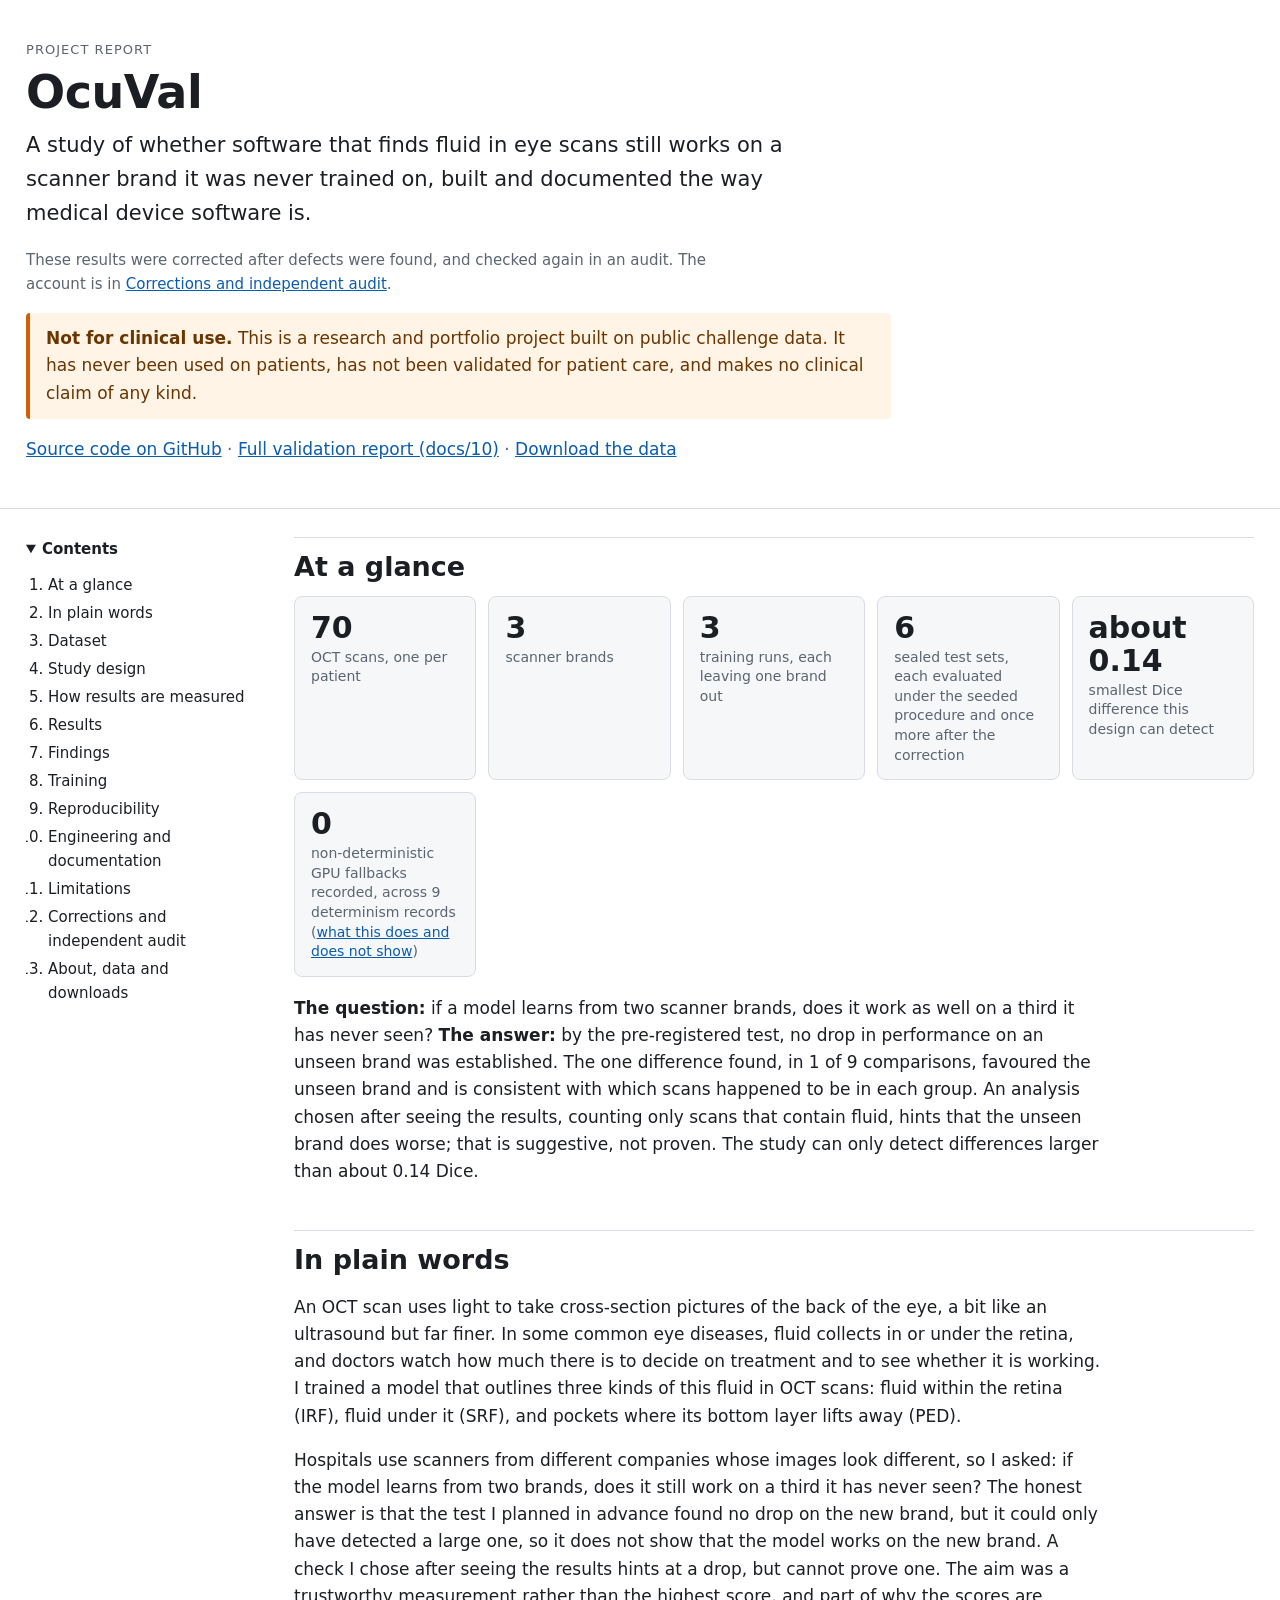
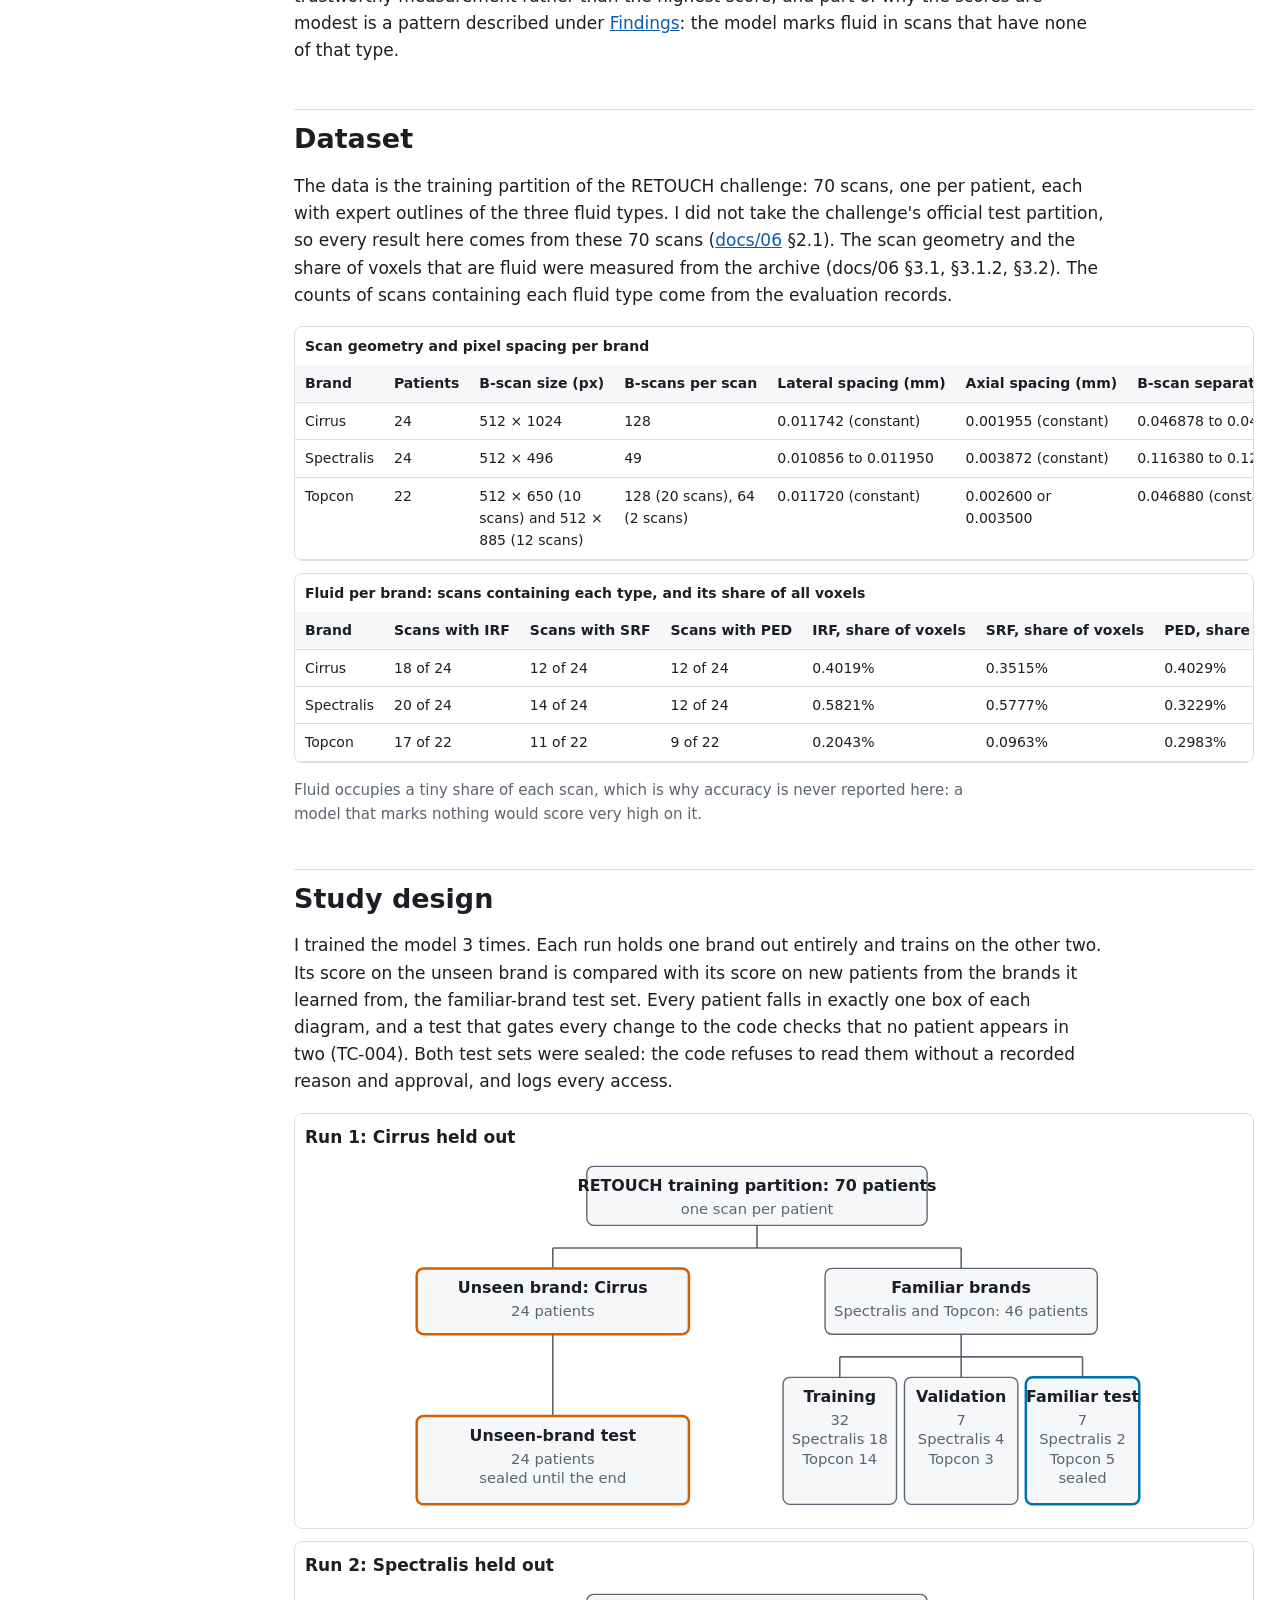
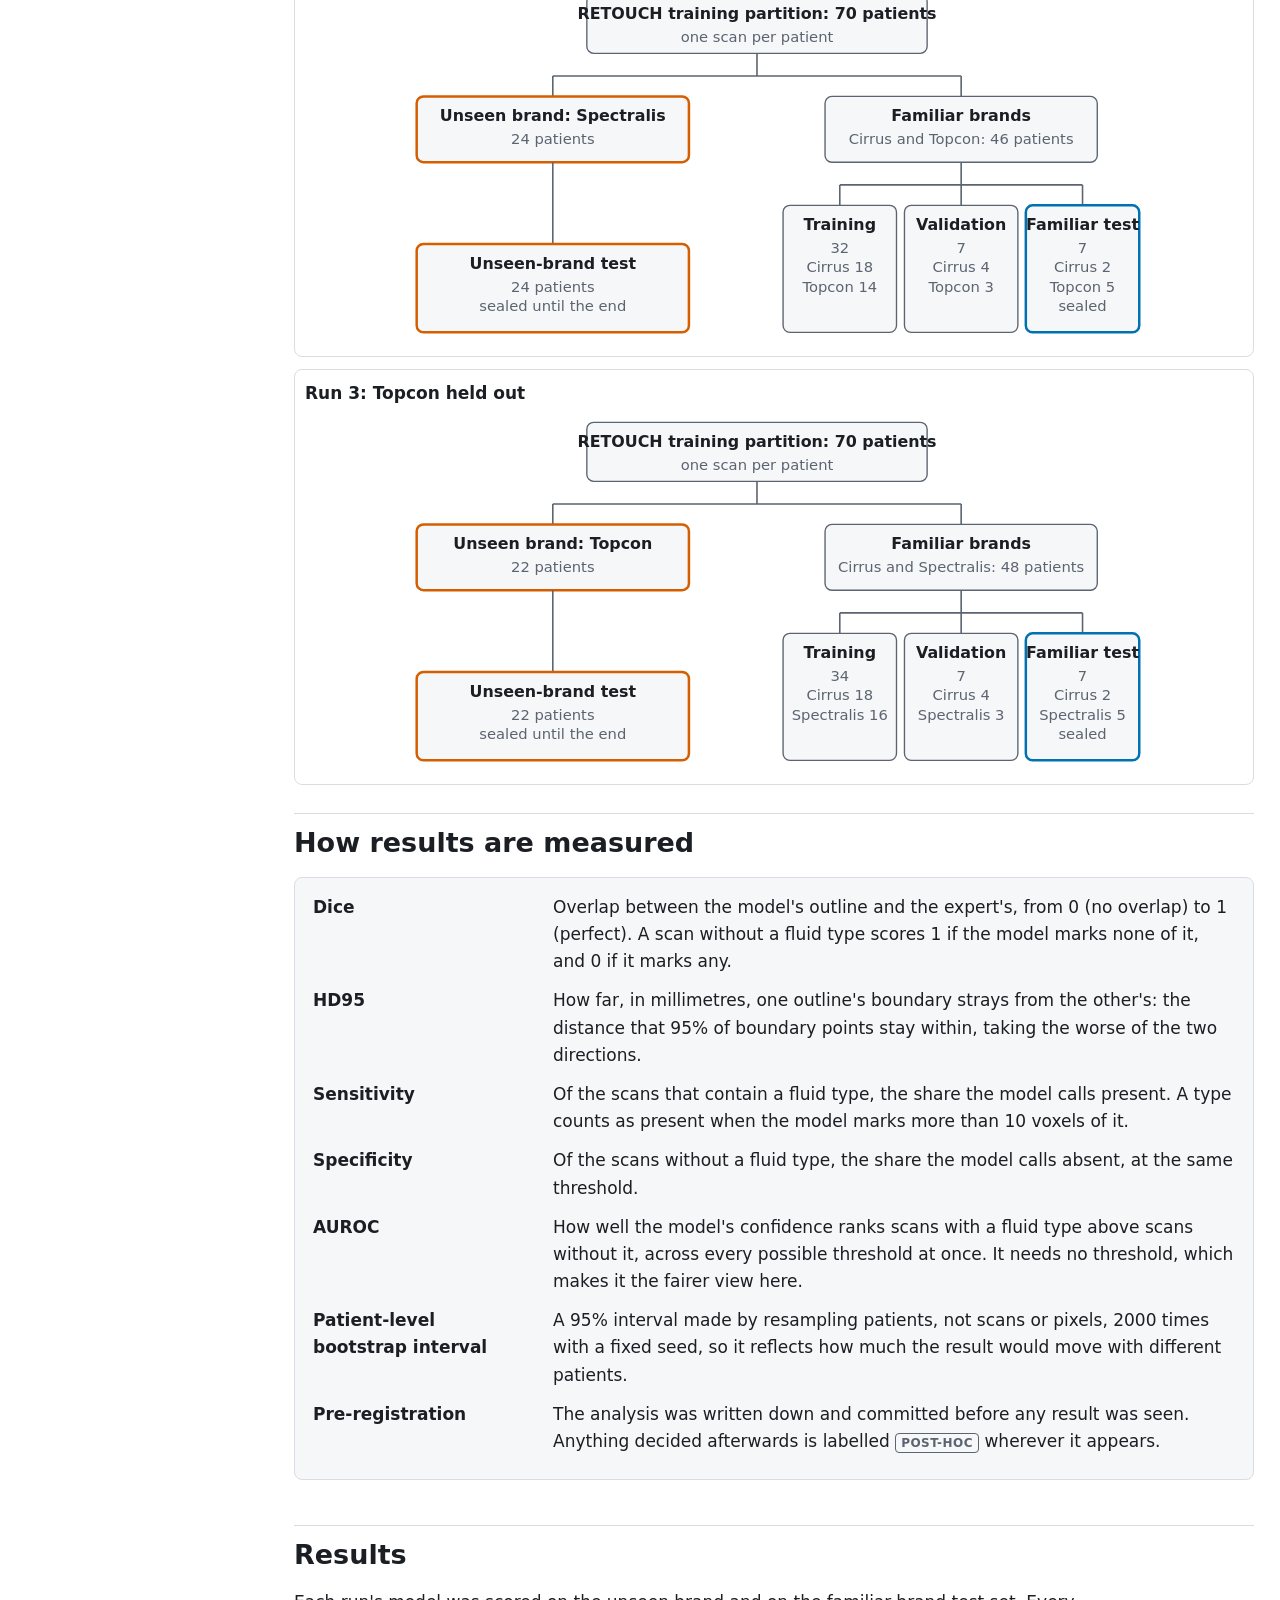
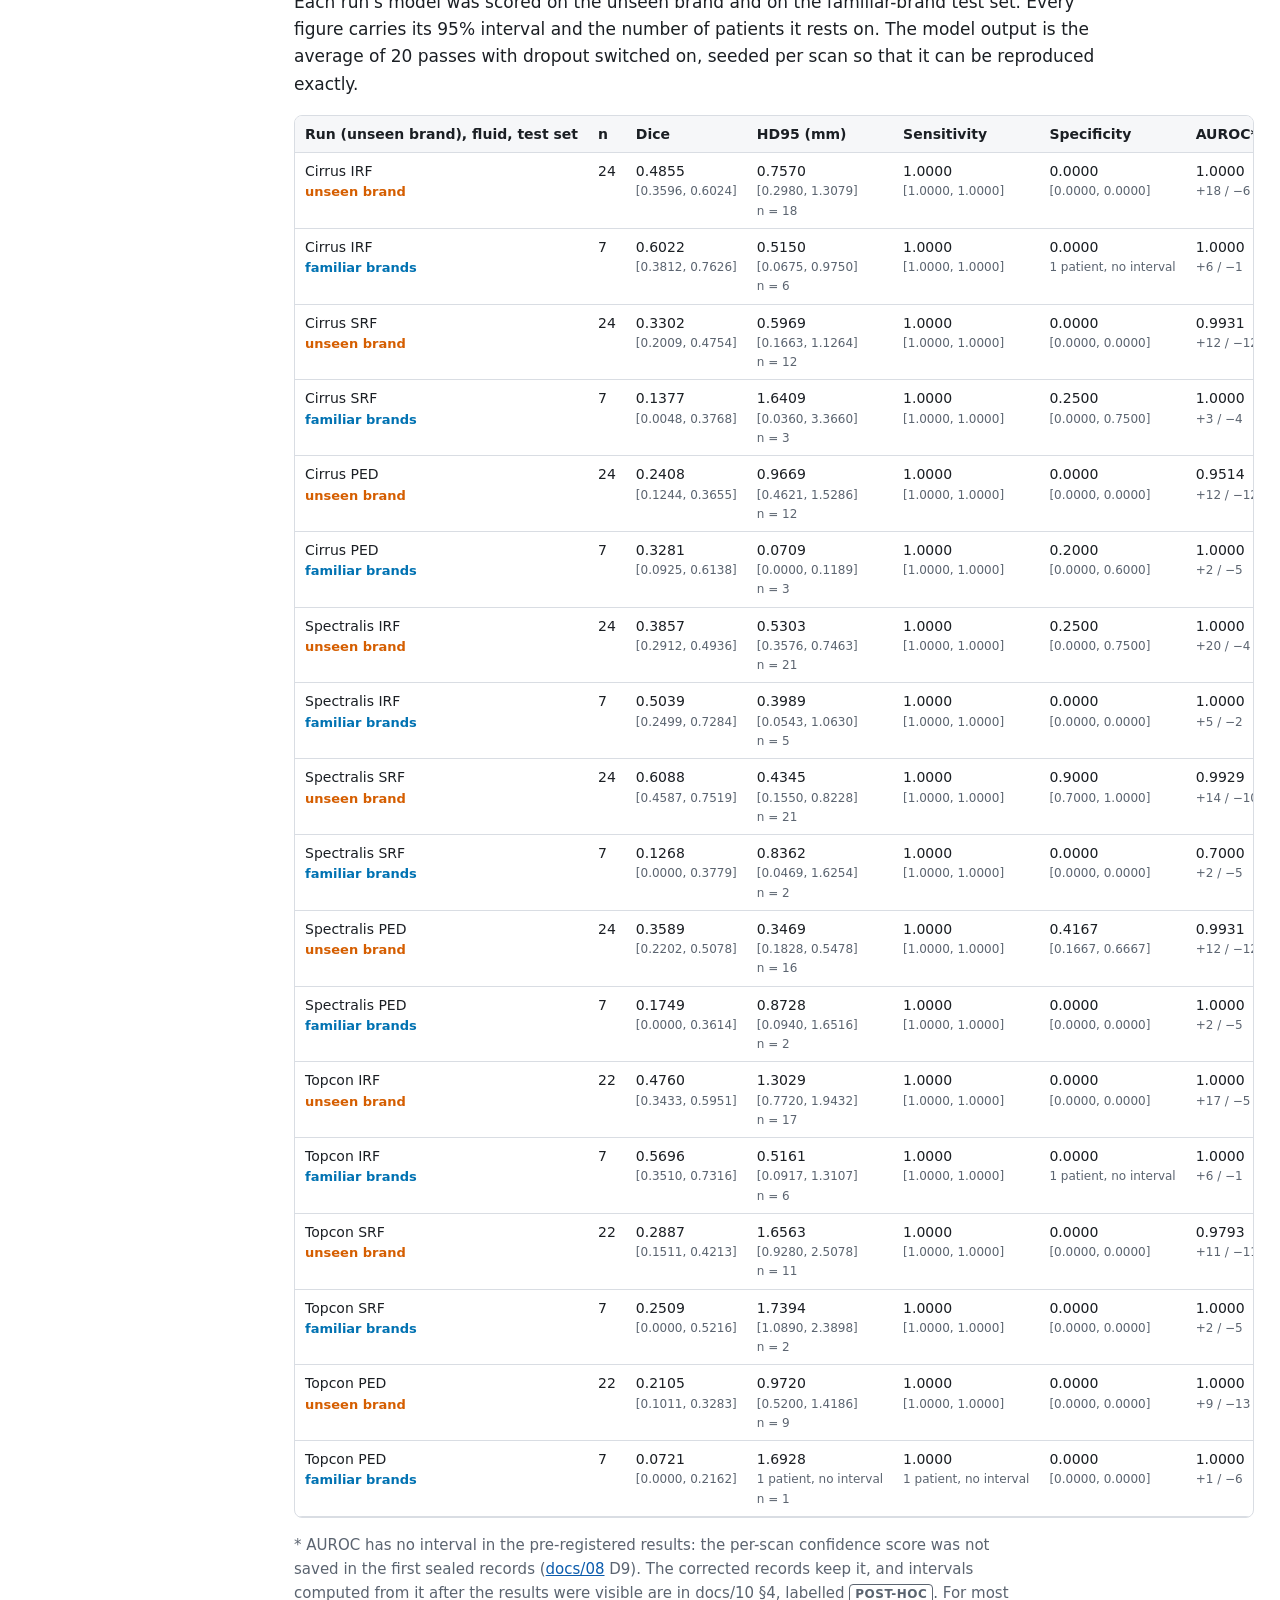
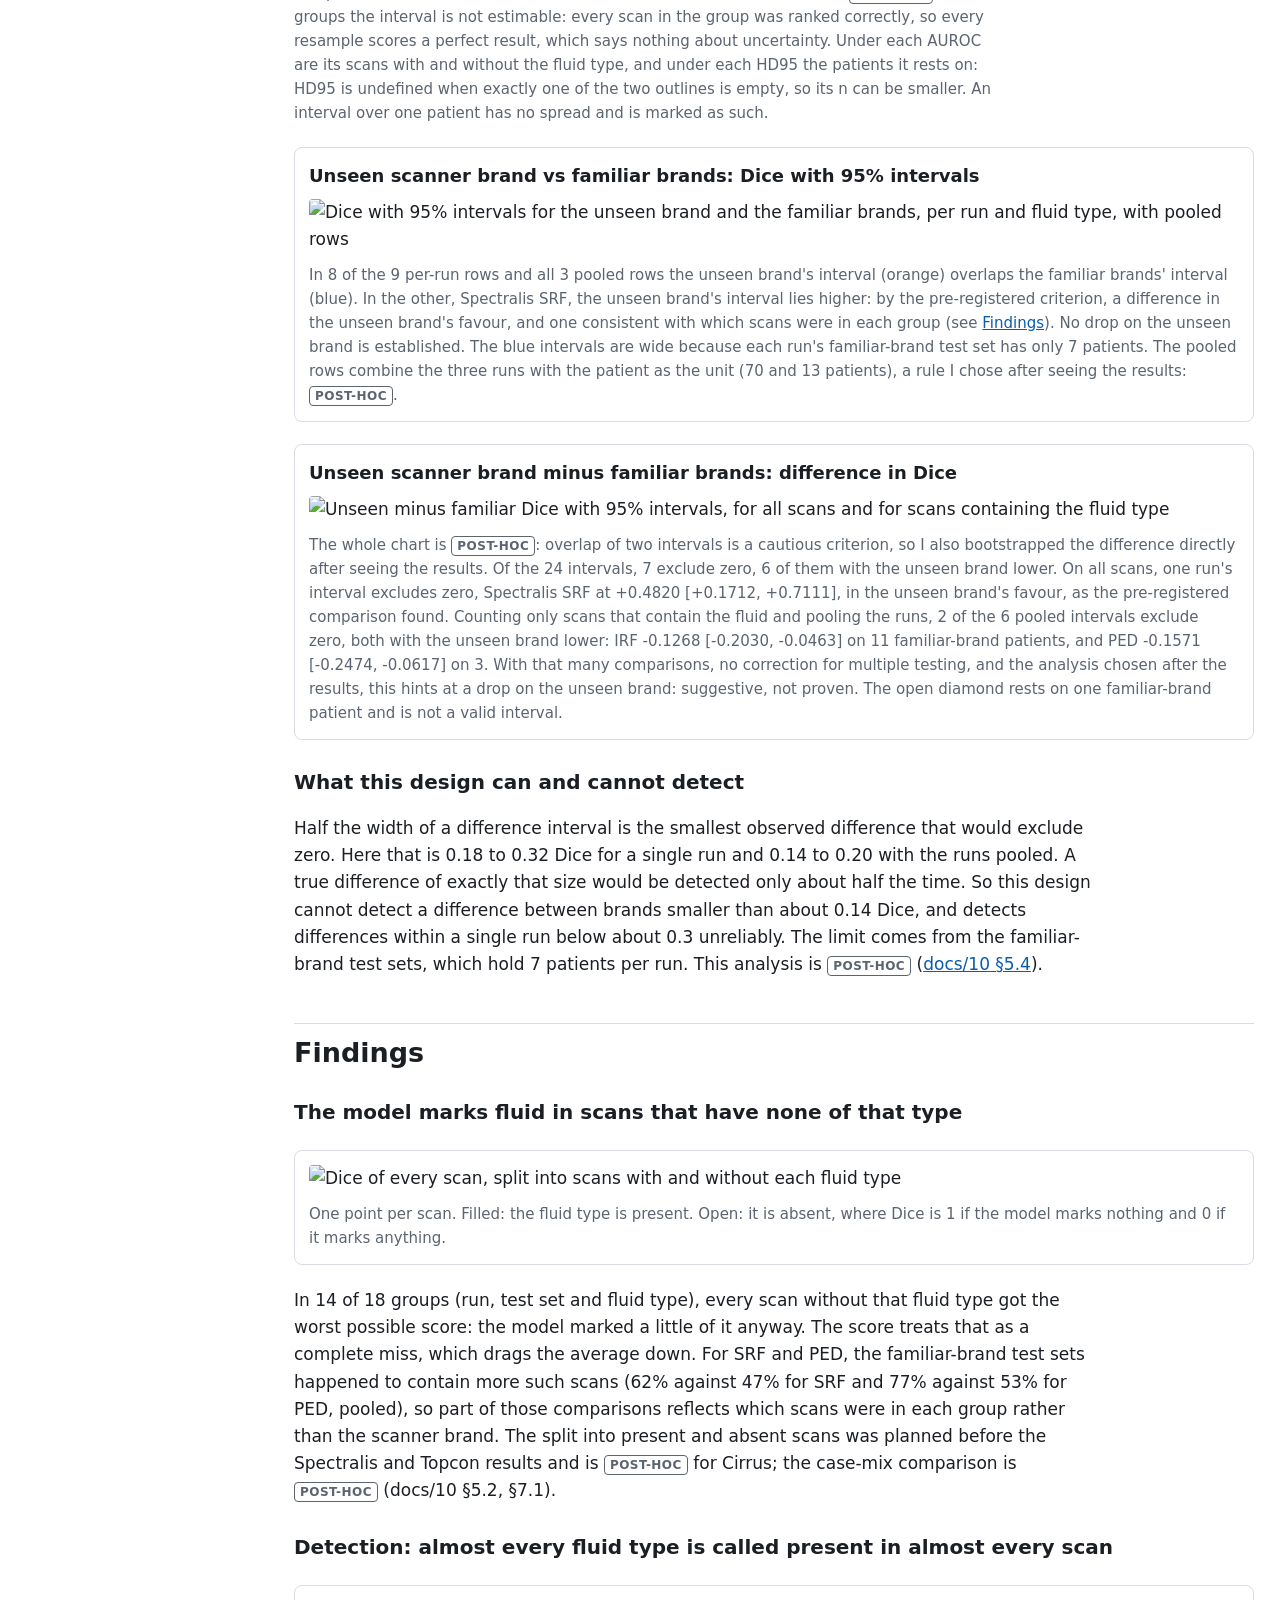
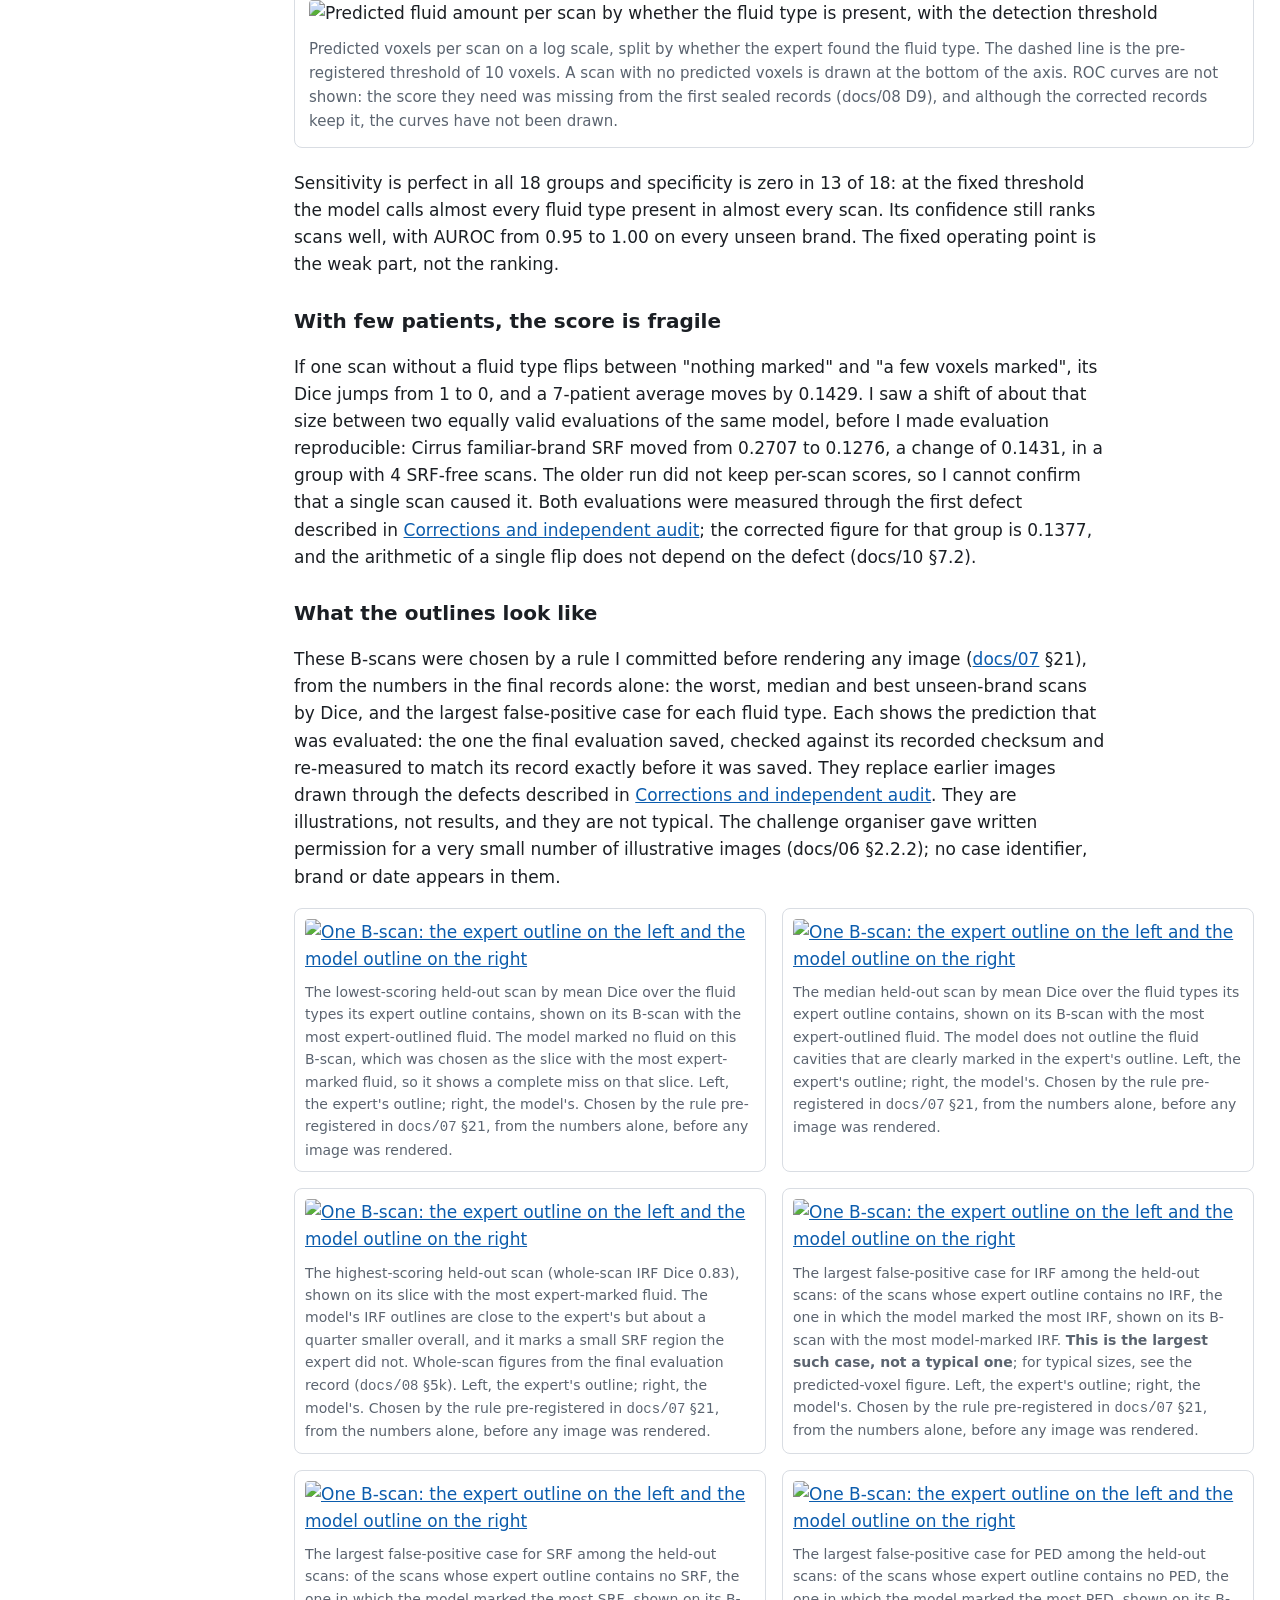
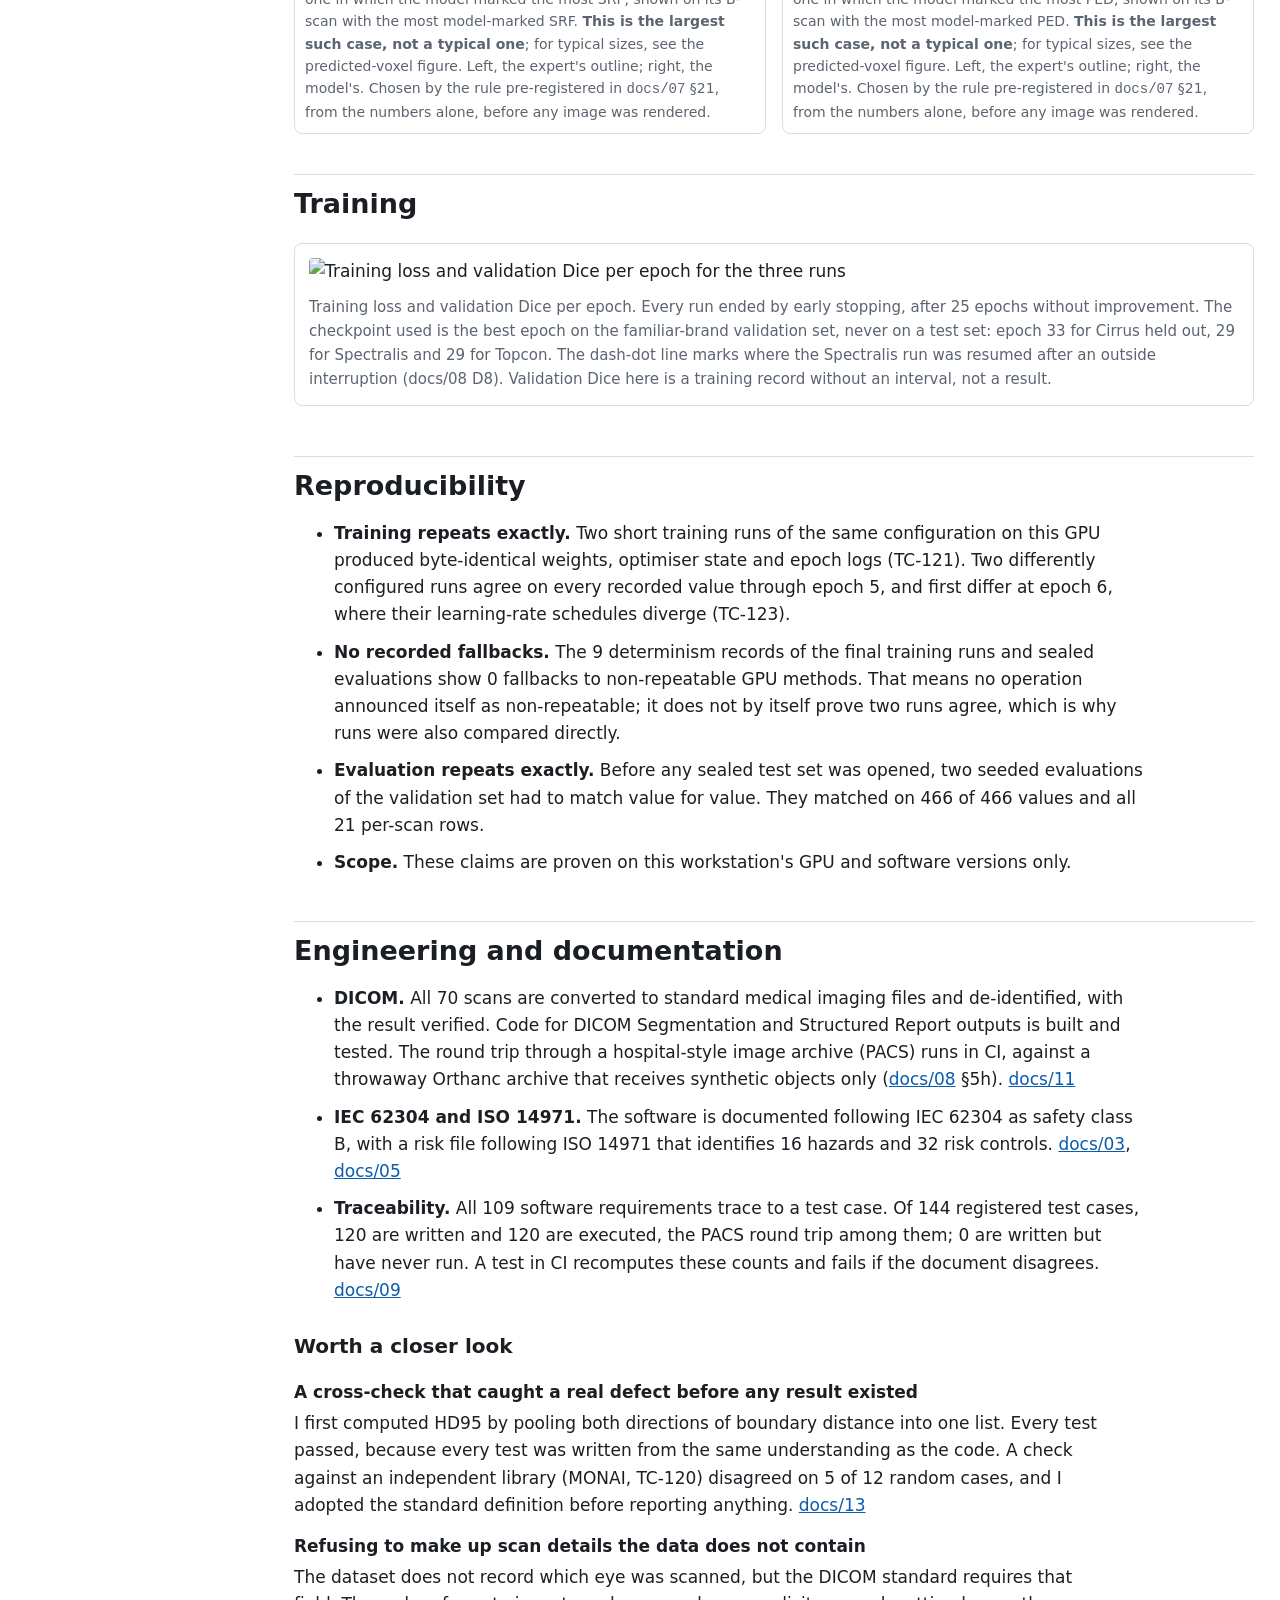
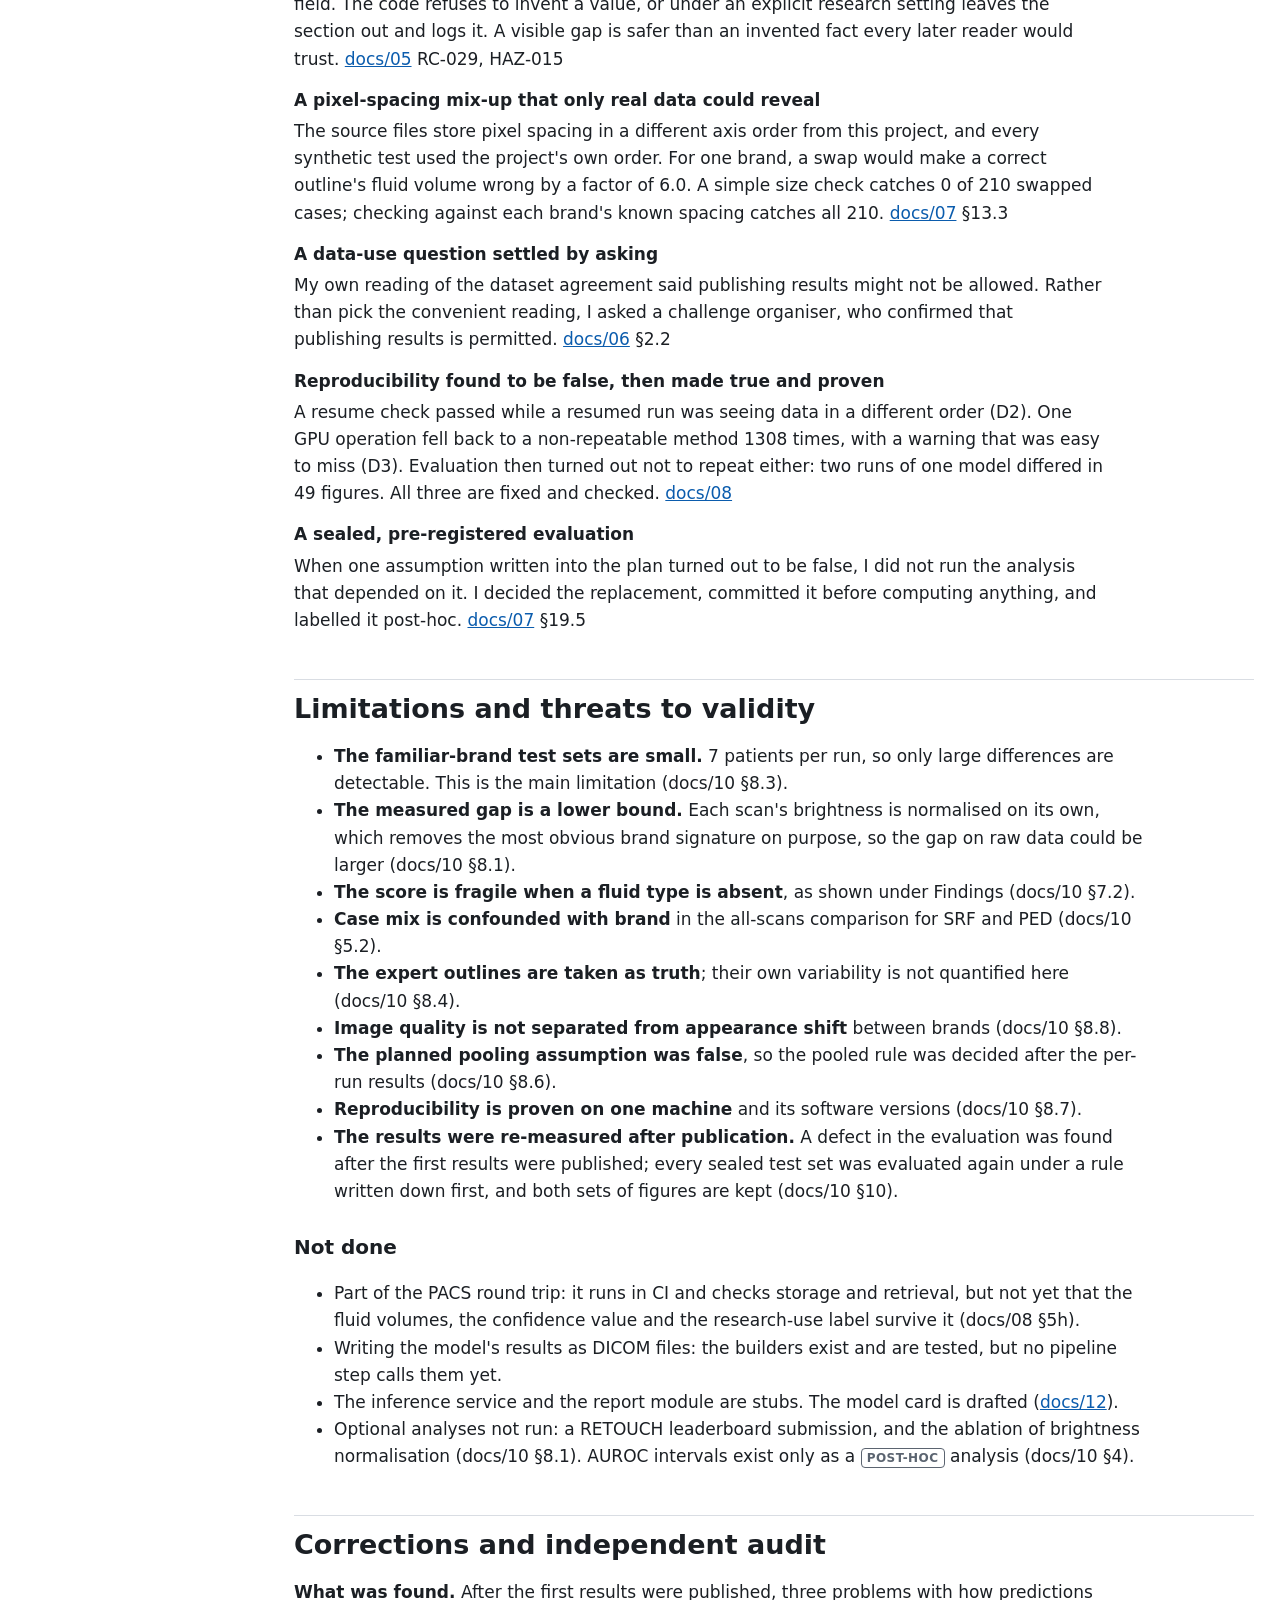
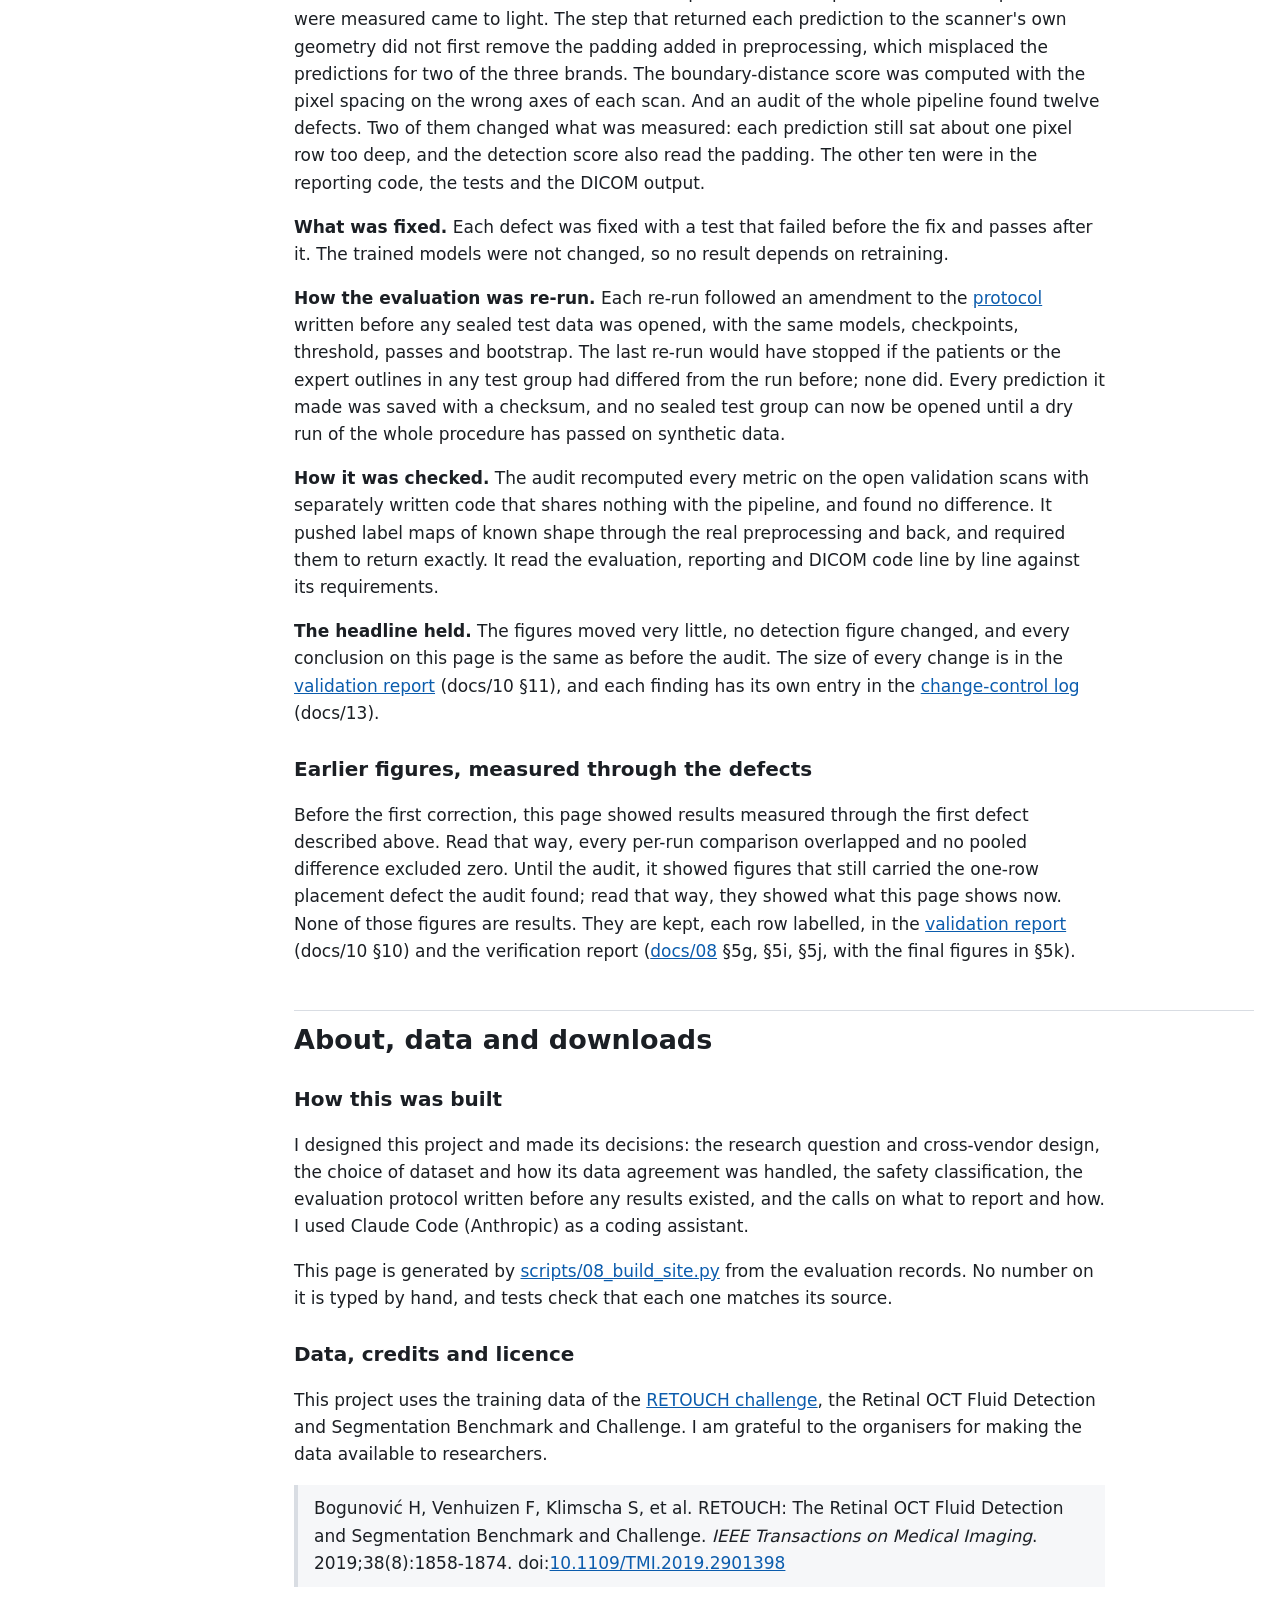
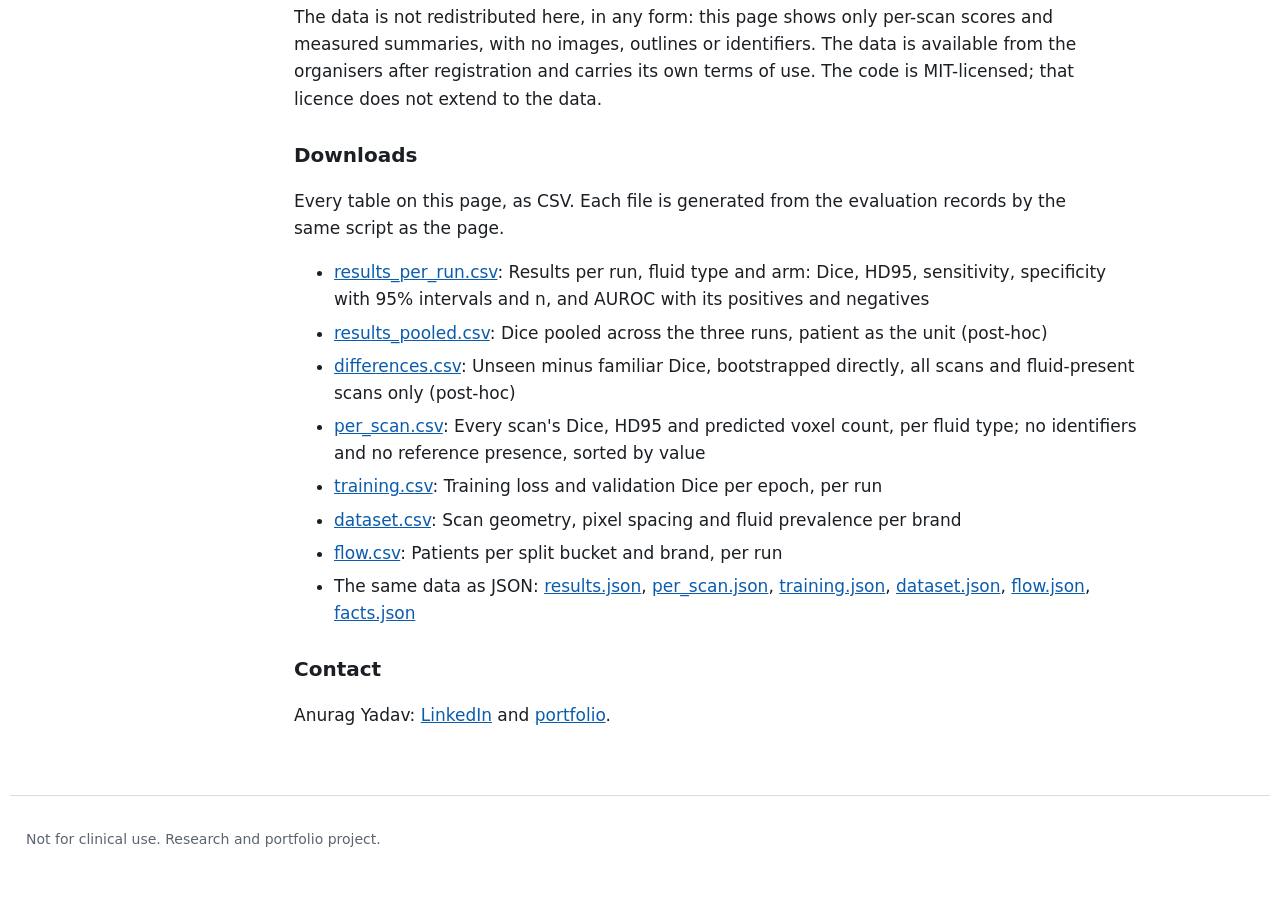
==== commit 8d860ed3: "docs(site): corrections and the audit move to their own section Every correction and defect notice m" ====
--- a/site/index.html
+++ b/site/index.html
@@ -17,8 +17,7 @@
     <p class="eyebrow">Project report</p>
     <h1>OcuVal</h1>
     <p class="lede">A study of whether software that finds fluid in eye scans still works on a scanner brand it was never trained on, built and documented the way medical device software is.</p>
-    <p class="banner" role="note"><strong>The results on this page are final, after an audit of the whole pipeline; earlier figures were measured through defects and are kept.</strong> The figures first published here returned each prediction to the scanner's own geometry without first removing the preprocessing padding, which misplaced the Cirrus and Spectralis predictions; that was fixed and every sealed test set evaluated again. A later audit found twelve defects, two of which changed what was measured: each prediction still sat about one pixel row too deep, and the detection score also read the padding. All twelve were fixed, each with a test shown failing first, and every test set was evaluated a last time under a check that the patients and the expert outlines were unchanged. The figures moved very little, no detection figure changed, and the conclusions are unchanged; the size of every change is in the validation report. The earlier figures are kept, labelled, in the <a href="https://github.com/Anurag-YadavIIH/retinal-oct-fluid-segmentation/blob/main/docs/10_analytical_validation_report.md">validation report</a> (docs/10 §10), the audit is summarised there (§11), and each finding is in the <a href="https://github.com/Anurag-YadavIIH/retinal-oct-fluid-segmentation/blob/main/docs/13_change_control_log.md">change-control log</a> (docs/13).</p>
-    <p class="banner" role="note"><strong>HD95 was also once computed with the voxel spacing on the wrong axes of each scan.</strong> That was fixed and every test set evaluated again before the audit; the earlier HD95 figures are kept, labelled, in the <a href="https://github.com/Anurag-YadavIIH/retinal-oct-fluid-segmentation/blob/main/docs/10_analytical_validation_report.md">validation report</a> (docs/10 §10.2).</p>
+    <p class="note">These results were corrected after defects were found, and checked again in an audit. The account is in <a href="#corrections">Corrections and independent audit</a>.</p>
     <p class="banner" role="note"><strong>Not for clinical use.</strong> This is a research and portfolio project built on public challenge data. It has never been used on patients, has not been validated for patient care, and makes no clinical claim of any kind.</p>
     <p class="links"><a href="https://github.com/Anurag-YadavIIH/retinal-oct-fluid-segmentation">Source code on GitHub</a> <span aria-hidden="true">·</span> <a href="https://github.com/Anurag-YadavIIH/retinal-oct-fluid-segmentation/blob/main/docs/10_analytical_validation_report.md">Full validation report (docs/10)</a> <span aria-hidden="true">·</span> <a href="#downloads">Download the data</a></p>
   </div>
@@ -40,6 +39,7 @@
       <li><a href="#reproducibility">Reproducibility</a></li>
       <li><a href="#engineering">Engineering and documentation</a></li>
       <li><a href="#limitations">Limitations</a></li>
+      <li><a href="#corrections">Corrections and independent audit</a></li>
       <li><a href="#about">About, data and downloads</a></li>
     </ol>
   </details>
@@ -137,13 +137,10 @@
   <p>Sensitivity is perfect in all 18 groups and specificity is zero in 13 of 18: at the fixed threshold the model calls almost every fluid type present in almost every scan. Its confidence still ranks scans well, with AUROC from 0.95 to 1.00 on every unseen brand. The fixed operating point is the weak part, not the ranking.</p>
 
   <h3>With few patients, the score is fragile</h3>
-  <p>If one scan without a fluid type flips between "nothing marked" and "a few voxels marked", its Dice jumps from 1 to 0, and a 7-patient average moves by 0.1429. I saw a shift of about that size between two equally valid evaluations of the same model, before I made evaluation reproducible: Cirrus familiar-brand SRF moved from 0.2707 to 0.1276, a change of 0.1431, in a group with 4 SRF-free scans. The older run did not keep per-scan scores, so I cannot confirm that a single scan caused it. Both evaluations were measured through the defect described at the top; the corrected figure for that group is 0.1377, and the arithmetic of a single flip does not depend on the defect (docs/10 §7.2).</p>
-
-  <h3 id="earlier-figures">Earlier figures, measured through the defect</h3>
-  <p>Before the first correction, this page showed results measured through the first defect described at the top. Read that way, every per-run comparison overlapped and no pooled difference excluded zero. Until the audit, it showed figures that still carried the one-row placement defect the audit found; read that way, they showed what this page shows now. None of those figures are results. They are kept, each row labelled, in the <a href="https://github.com/Anurag-YadavIIH/retinal-oct-fluid-segmentation/blob/main/docs/10_analytical_validation_report.md">validation report</a> (docs/10 §10) and the verification report (<a href="https://github.com/Anurag-YadavIIH/retinal-oct-fluid-segmentation/blob/main/docs/08_vv_report.md">docs/08</a> §5g, §5i, §5j, with the final figures in §5k).</p>
+  <p>If one scan without a fluid type flips between "nothing marked" and "a few voxels marked", its Dice jumps from 1 to 0, and a 7-patient average moves by 0.1429. I saw a shift of about that size between two equally valid evaluations of the same model, before I made evaluation reproducible: Cirrus familiar-brand SRF moved from 0.2707 to 0.1276, a change of 0.1431, in a group with 4 SRF-free scans. The older run did not keep per-scan scores, so I cannot confirm that a single scan caused it. Both evaluations were measured through the first defect described in <a href="#corrections">Corrections and independent audit</a>; the corrected figure for that group is 0.1377, and the arithmetic of a single flip does not depend on the defect (docs/10 §7.2).</p>
 
   <h3 id="what-the-outlines-look-like">What the outlines look like</h3>
-  <p>These B-scans were chosen by a rule I committed before rendering any image (<a href="https://github.com/Anurag-YadavIIH/retinal-oct-fluid-segmentation/blob/main/docs/07_vv_protocol.md">docs/07</a> §21), from the numbers in the final records alone: the worst, median and best unseen-brand scans by Dice, and the largest false-positive case for each fluid type. Each shows the prediction that was evaluated: the one the final evaluation saved, checked against its recorded checksum and re-measured to match its record exactly before it was saved. They replace earlier images drawn through the defects described at the top. They are illustrations, not results, and they are not typical. The challenge organiser gave written permission for a very small number of illustrative images (docs/06 §2.2.2); no case identifier, brand or date appears in them.</p>
+  <p>These B-scans were chosen by a rule I committed before rendering any image (<a href="https://github.com/Anurag-YadavIIH/retinal-oct-fluid-segmentation/blob/main/docs/07_vv_protocol.md">docs/07</a> §21), from the numbers in the final records alone: the worst, median and best unseen-brand scans by Dice, and the largest false-positive case for each fluid type. Each shows the prediction that was evaluated: the one the final evaluation saved, checked against its recorded checksum and re-measured to match its record exactly before it was saved. They replace earlier images drawn through the defects described in <a href="#corrections">Corrections and independent audit</a>. They are illustrations, not results, and they are not typical. The challenge organiser gave written permission for a very small number of illustrative images (docs/06 §2.2.2); no case identifier, brand or date appears in them.</p>
   <div class='bscans'><figure class='bscan'><a href='figures/bscan_worst.png'><img src='figures/bscan_worst.png' alt='One B-scan: the expert outline on the left and the model outline on the right' loading='lazy'></a><figcaption>The lowest-scoring held-out scan by mean Dice over the fluid types its expert outline contains, shown on its B-scan with the most expert-outlined fluid. The model marked no fluid on this B-scan, which was chosen as the slice with the most expert-marked fluid, so it shows a complete miss on that slice. Left, the expert&#x27;s outline; right, the model&#x27;s. Chosen by the rule pre-registered in <code>docs/07</code> §21, from the numbers alone, before any image was rendered.</figcaption></figure><figure class='bscan'><a href='figures/bscan_median.png'><img src='figures/bscan_median.png' alt='One B-scan: the expert outline on the left and the model outline on the right' loading='lazy'></a><figcaption>The median held-out scan by mean Dice over the fluid types its expert outline contains, shown on its B-scan with the most expert-outlined fluid. The model does not outline the fluid cavities that are clearly marked in the expert&#x27;s outline. Left, the expert&#x27;s outline; right, the model&#x27;s. Chosen by the rule pre-registered in <code>docs/07</code> §21, from the numbers alone, before any image was rendered.</figcaption></figure><figure class='bscan'><a href='figures/bscan_best.png'><img src='figures/bscan_best.png' alt='One B-scan: the expert outline on the left and the model outline on the right' loading='lazy'></a><figcaption>The highest-scoring held-out scan (whole-scan IRF Dice 0.83), shown on its slice with the most expert-marked fluid. The model&#x27;s IRF outlines are close to the expert&#x27;s but about a quarter smaller overall, and it marks a small SRF region the expert did not. Whole-scan figures from the final evaluation record (<code>docs/08</code> §5k). Left, the expert&#x27;s outline; right, the model&#x27;s. Chosen by the rule pre-registered in <code>docs/07</code> §21, from the numbers alone, before any image was rendered.</figcaption></figure><figure class='bscan'><a href='figures/bscan_fp_irf.png'><img src='figures/bscan_fp_irf.png' alt='One B-scan: the expert outline on the left and the model outline on the right' loading='lazy'></a><figcaption>The largest false-positive case for IRF among the held-out scans: of the scans whose expert outline contains no IRF, the one in which the model marked the most IRF, shown on its B-scan with the most model-marked IRF. <strong>This is the largest such case, not a typical one</strong>; for typical sizes, see the predicted-voxel figure. Left, the expert&#x27;s outline; right, the model&#x27;s. Chosen by the rule pre-registered in <code>docs/07</code> §21, from the numbers alone, before any image was rendered.</figcaption></figure><figure class='bscan'><a href='figures/bscan_fp_srf.png'><img src='figures/bscan_fp_srf.png' alt='One B-scan: the expert outline on the left and the model outline on the right' loading='lazy'></a><figcaption>The largest false-positive case for SRF among the held-out scans: of the scans whose expert outline contains no SRF, the one in which the model marked the most SRF, shown on its B-scan with the most model-marked SRF. <strong>This is the largest such case, not a typical one</strong>; for typical sizes, see the predicted-voxel figure. Left, the expert&#x27;s outline; right, the model&#x27;s. Chosen by the rule pre-registered in <code>docs/07</code> §21, from the numbers alone, before any image was rendered.</figcaption></figure><figure class='bscan'><a href='figures/bscan_fp_ped.png'><img src='figures/bscan_fp_ped.png' alt='One B-scan: the expert outline on the left and the model outline on the right' loading='lazy'></a><figcaption>The largest false-positive case for PED among the held-out scans: of the scans whose expert outline contains no PED, the one in which the model marked the most PED, shown on its B-scan with the most model-marked PED. <strong>This is the largest such case, not a typical one</strong>; for typical sizes, see the predicted-voxel figure. Left, the expert&#x27;s outline; right, the model&#x27;s. Chosen by the rule pre-registered in <code>docs/07</code> §21, from the numbers alone, before any image was rendered.</figcaption></figure></div>
 </section>
 
@@ -212,6 +209,17 @@
   </ul>
 </section>
 
+<section id="corrections">
+  <h2>Corrections and independent audit</h2>
+  <p><strong>What was found.</strong> After the first results were published, three problems with how predictions were measured came to light. The step that returned each prediction to the scanner's own geometry did not first remove the padding added in preprocessing, which misplaced the predictions for two of the three brands. The boundary-distance score was computed with the pixel spacing on the wrong axes of each scan. And an audit of the whole pipeline found twelve defects. Two of them changed what was measured: each prediction still sat about one pixel row too deep, and the detection score also read the padding. The other ten were in the reporting code, the tests and the DICOM output.</p>
+  <p><strong>What was fixed.</strong> Each defect was fixed with a test that failed before the fix and passes after it. The trained models were not changed, so no result depends on retraining.</p>
+  <p><strong>How the evaluation was re-run.</strong> Each re-run followed an amendment to the <a href="https://github.com/Anurag-YadavIIH/retinal-oct-fluid-segmentation/blob/main/docs/07_vv_protocol.md">protocol</a> written before any sealed test data was opened, with the same models, checkpoints, threshold, passes and bootstrap. The last re-run would have stopped if the patients or the expert outlines in any test group had differed from the run before; none did. Every prediction it made was saved with a checksum, and no sealed test group can now be opened until a dry run of the whole procedure has passed on synthetic data.</p>
+  <p><strong>How it was checked.</strong> The audit recomputed every metric on the open validation scans with separately written code that shares nothing with the pipeline, and found no difference. It pushed label maps of known shape through the real preprocessing and back, and required them to return exactly. It read the evaluation, reporting and DICOM code line by line against its requirements.</p>
+  <p><strong>The headline held.</strong> The figures moved very little, no detection figure changed, and every conclusion on this page is the same as before the audit. The size of every change is in the <a href="https://github.com/Anurag-YadavIIH/retinal-oct-fluid-segmentation/blob/main/docs/10_analytical_validation_report.md">validation report</a> (docs/10 §11), and each finding has its own entry in the <a href="https://github.com/Anurag-YadavIIH/retinal-oct-fluid-segmentation/blob/main/docs/13_change_control_log.md">change-control log</a> (docs/13).</p>
+  <h3 id="earlier-figures">Earlier figures, measured through the defects</h3>
+  <p>Before the first correction, this page showed results measured through the first defect described above. Read that way, every per-run comparison overlapped and no pooled difference excluded zero. Until the audit, it showed figures that still carried the one-row placement defect the audit found; read that way, they showed what this page shows now. None of those figures are results. They are kept, each row labelled, in the <a href="https://github.com/Anurag-YadavIIH/retinal-oct-fluid-segmentation/blob/main/docs/10_analytical_validation_report.md">validation report</a> (docs/10 §10) and the verification report (<a href="https://github.com/Anurag-YadavIIH/retinal-oct-fluid-segmentation/blob/main/docs/08_vv_report.md">docs/08</a> §5g, §5i, §5j, with the final figures in §5k).</p>
+</section>
+
 <section id="about">
   <h2>About, data and downloads</h2>
   <h3>How this was built</h3>
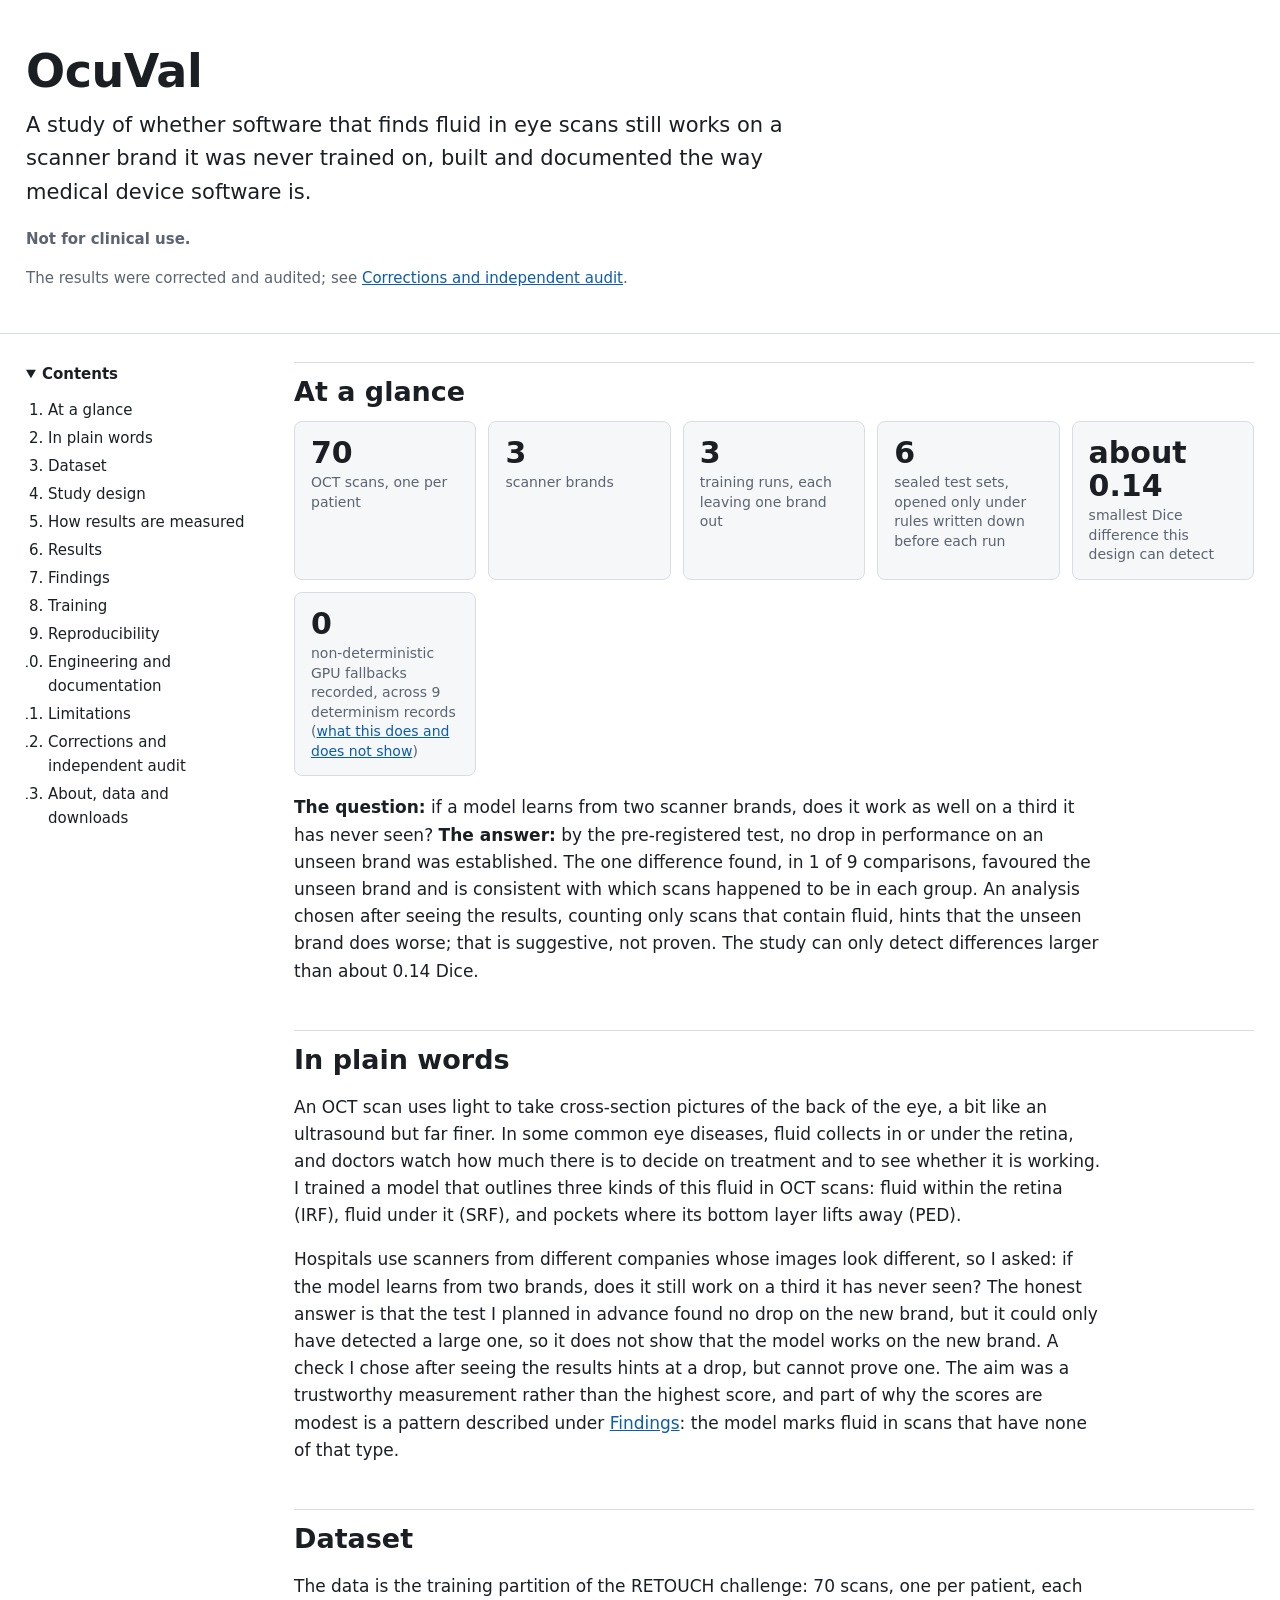
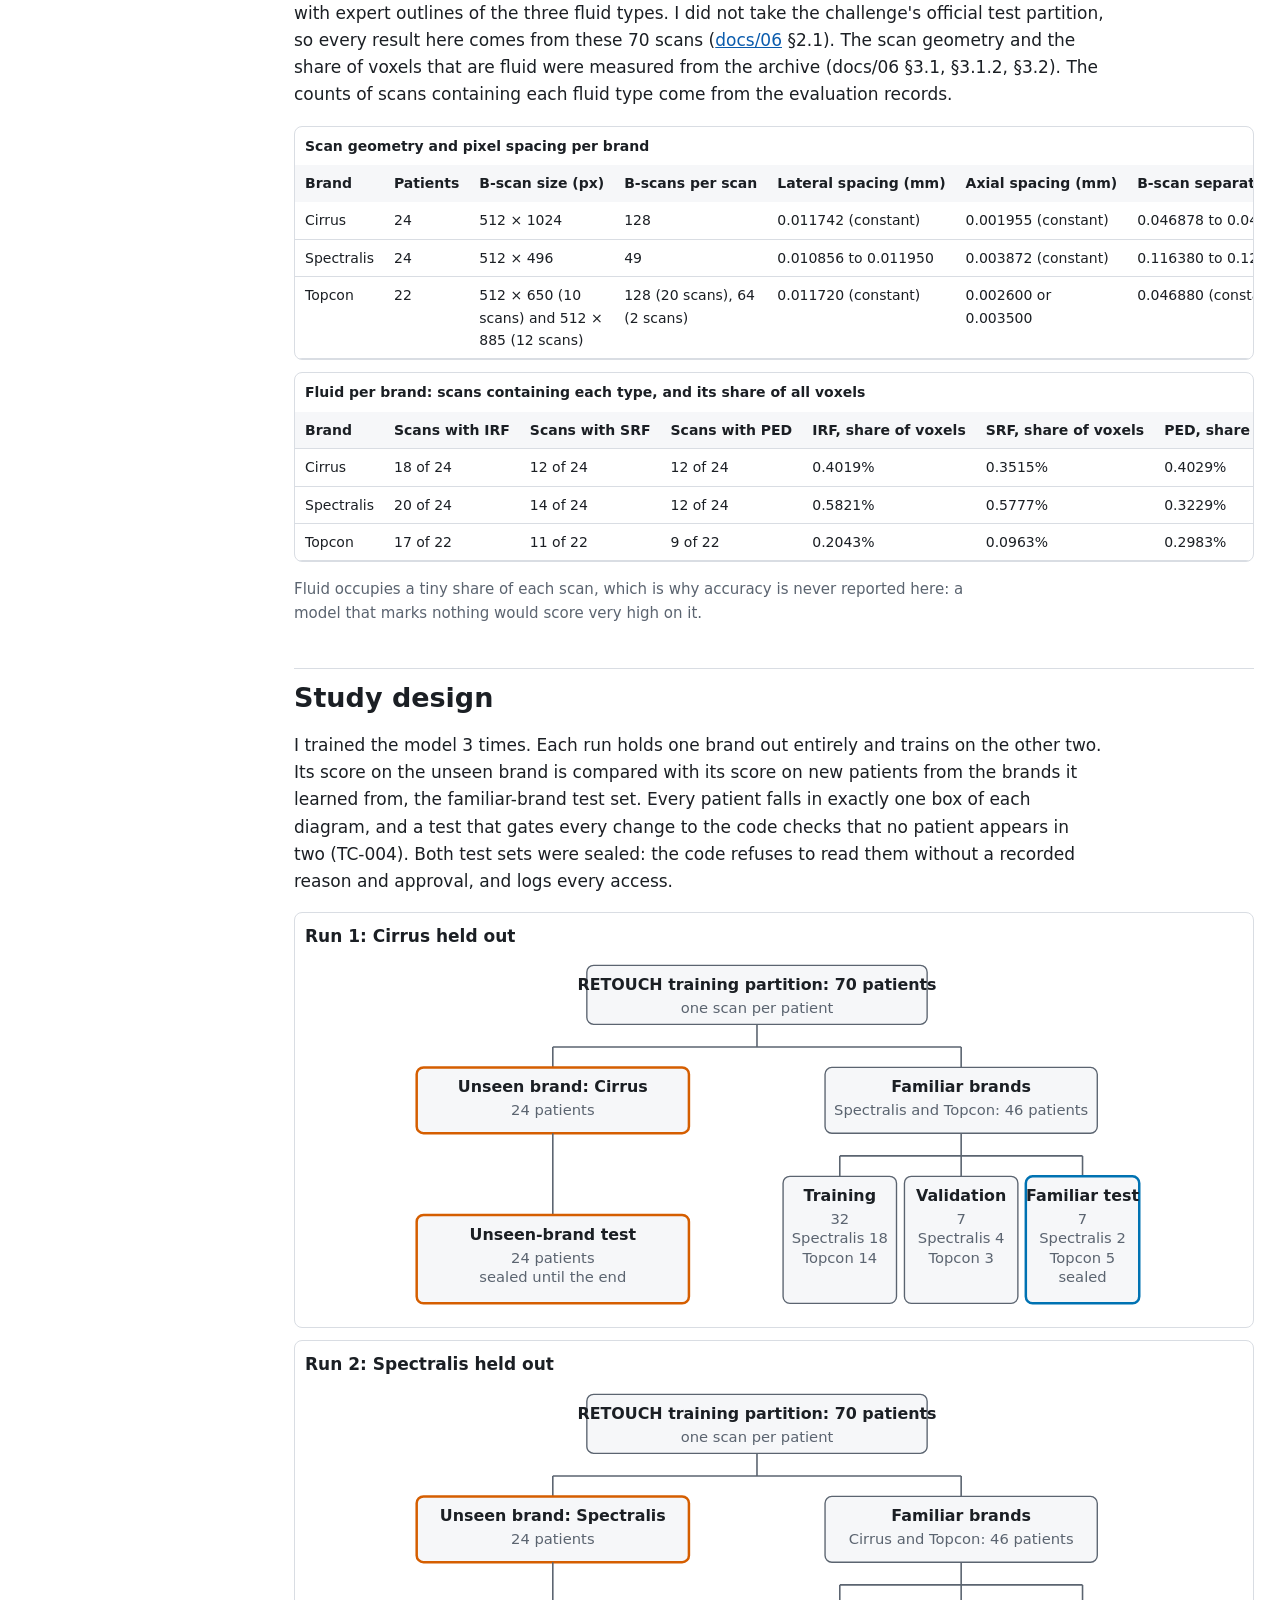
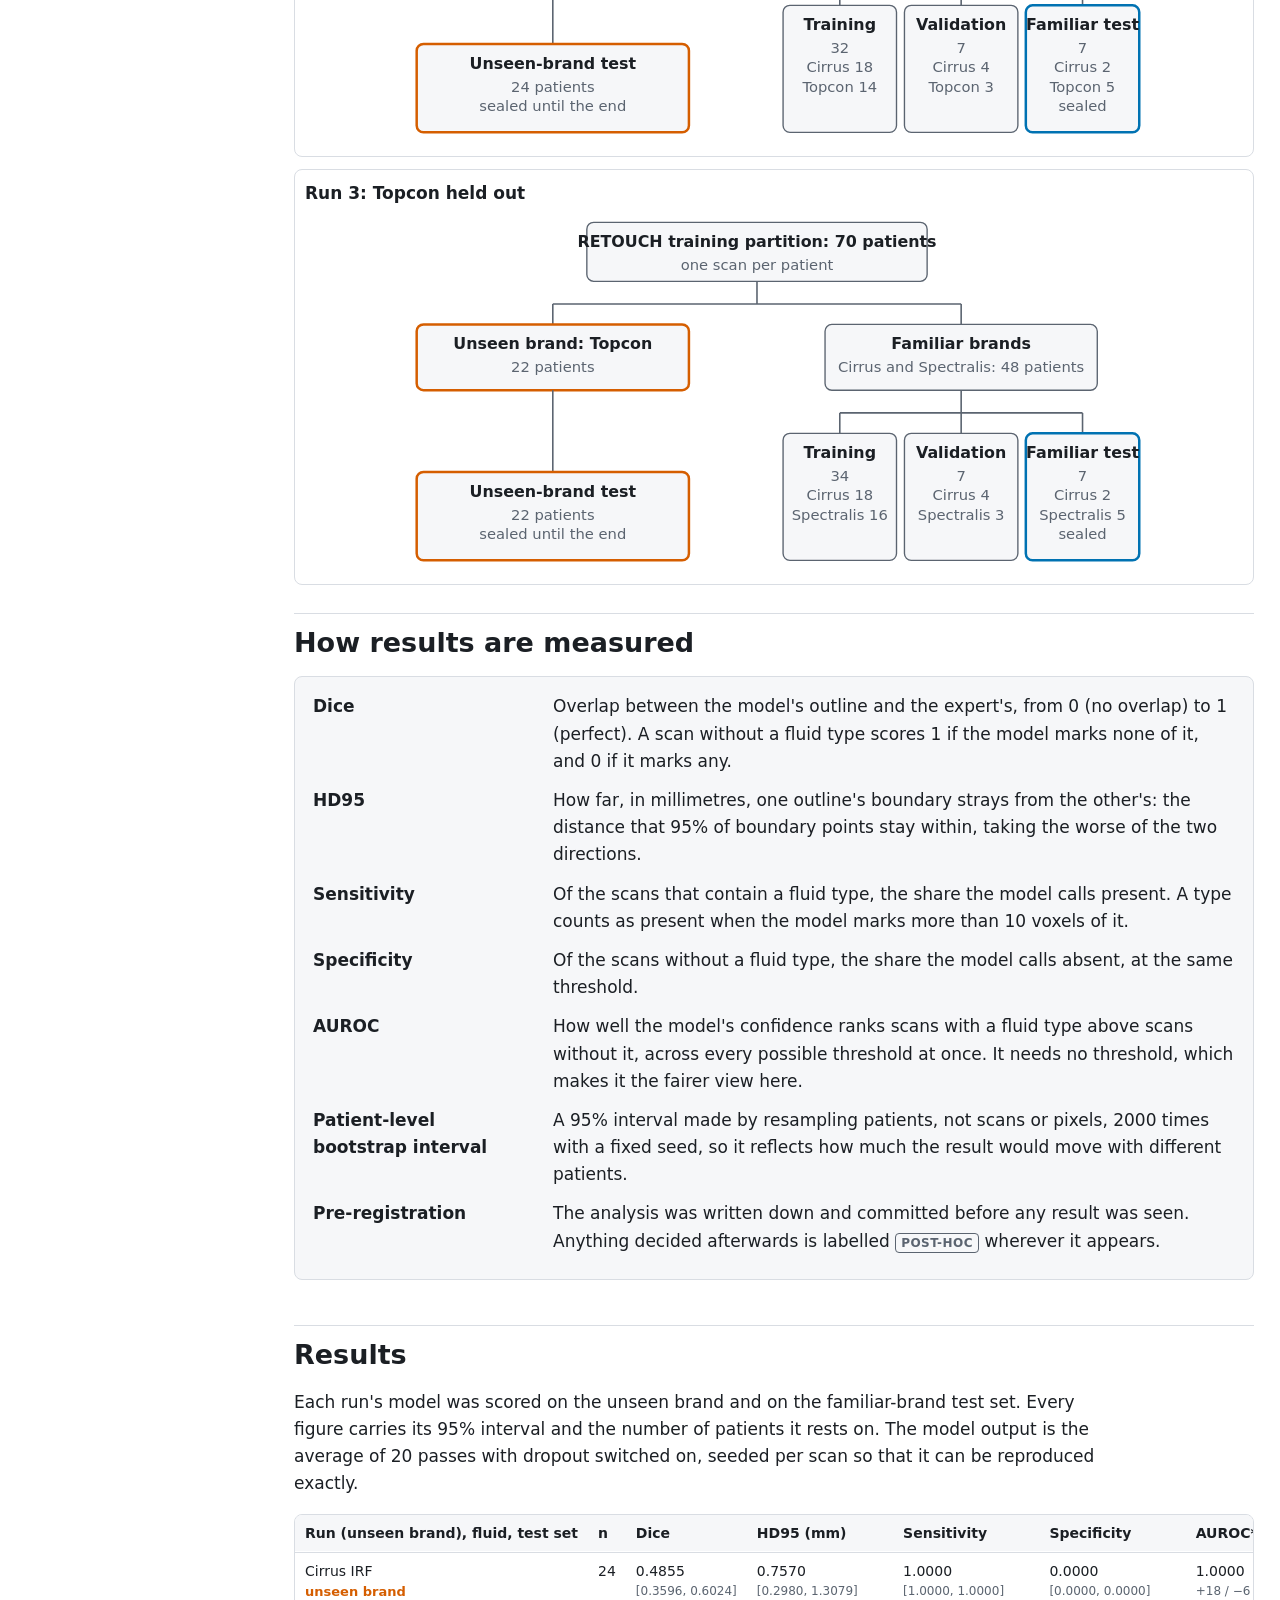
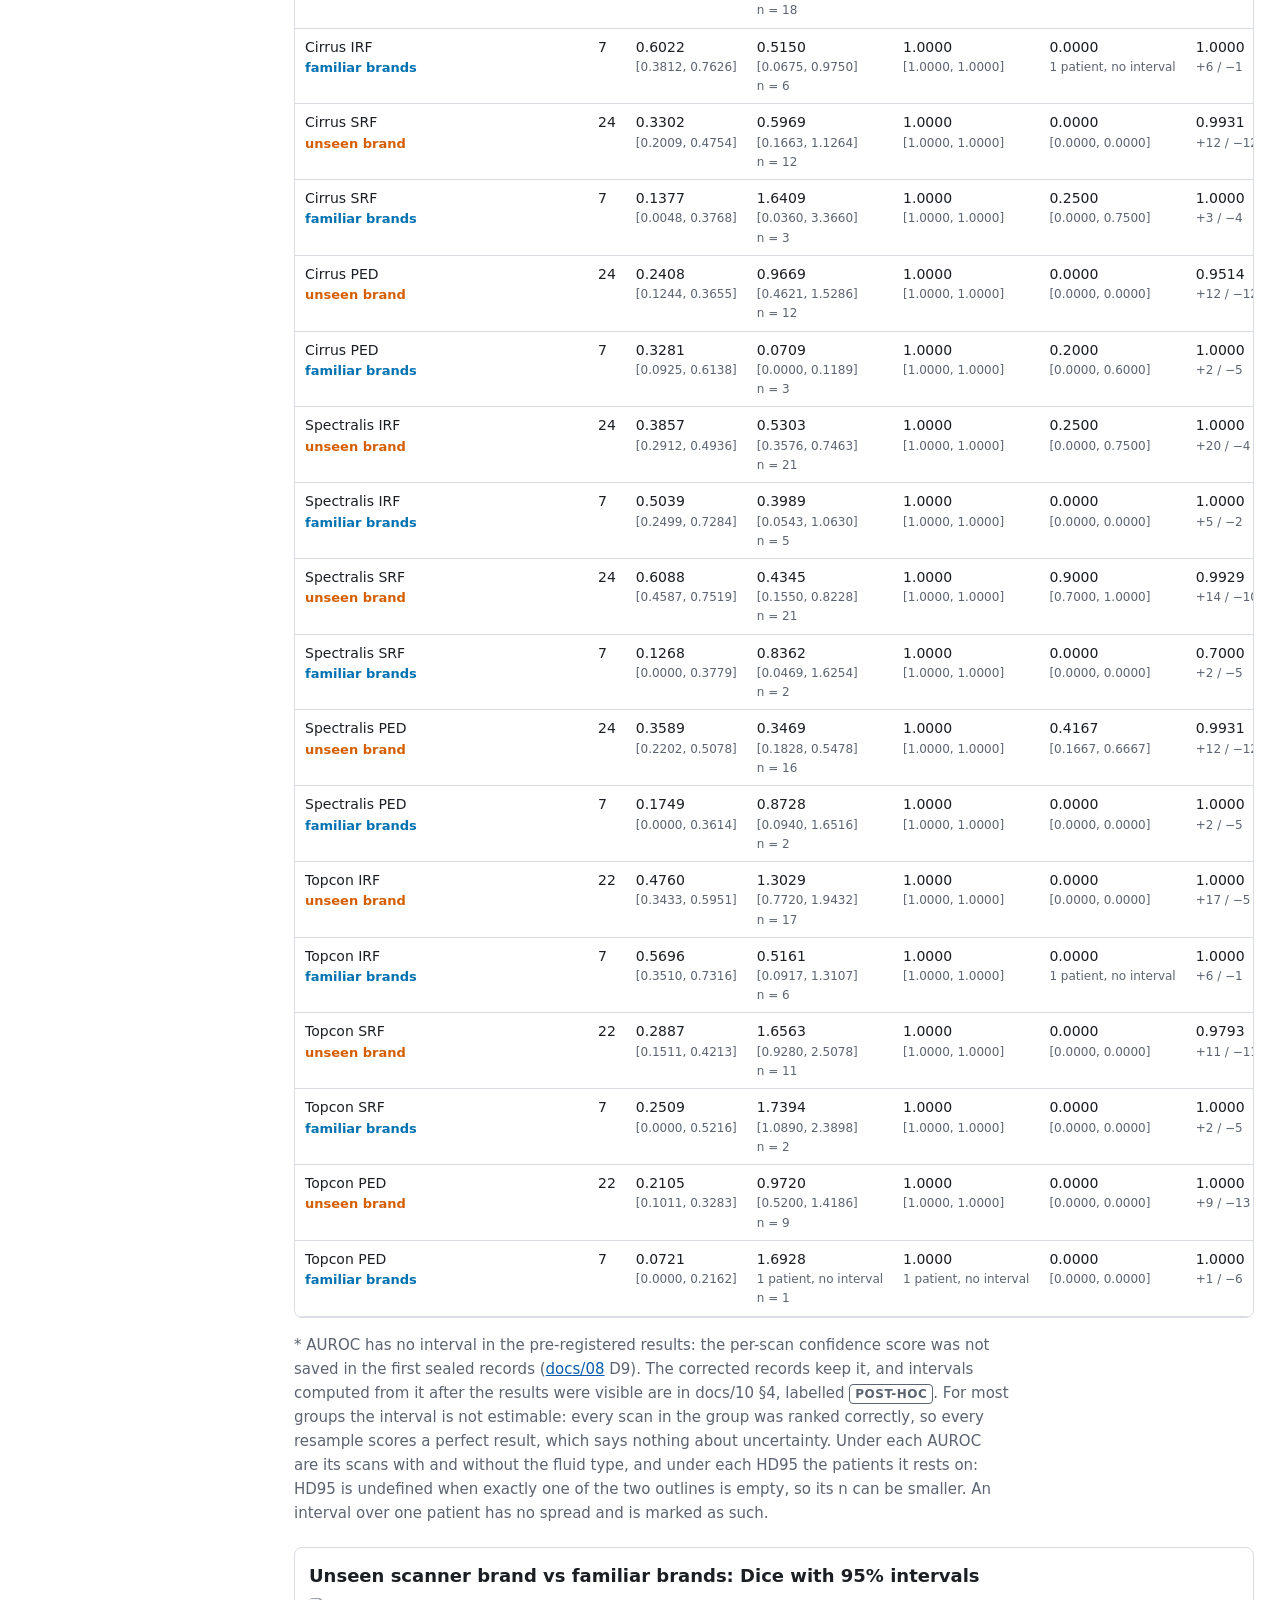
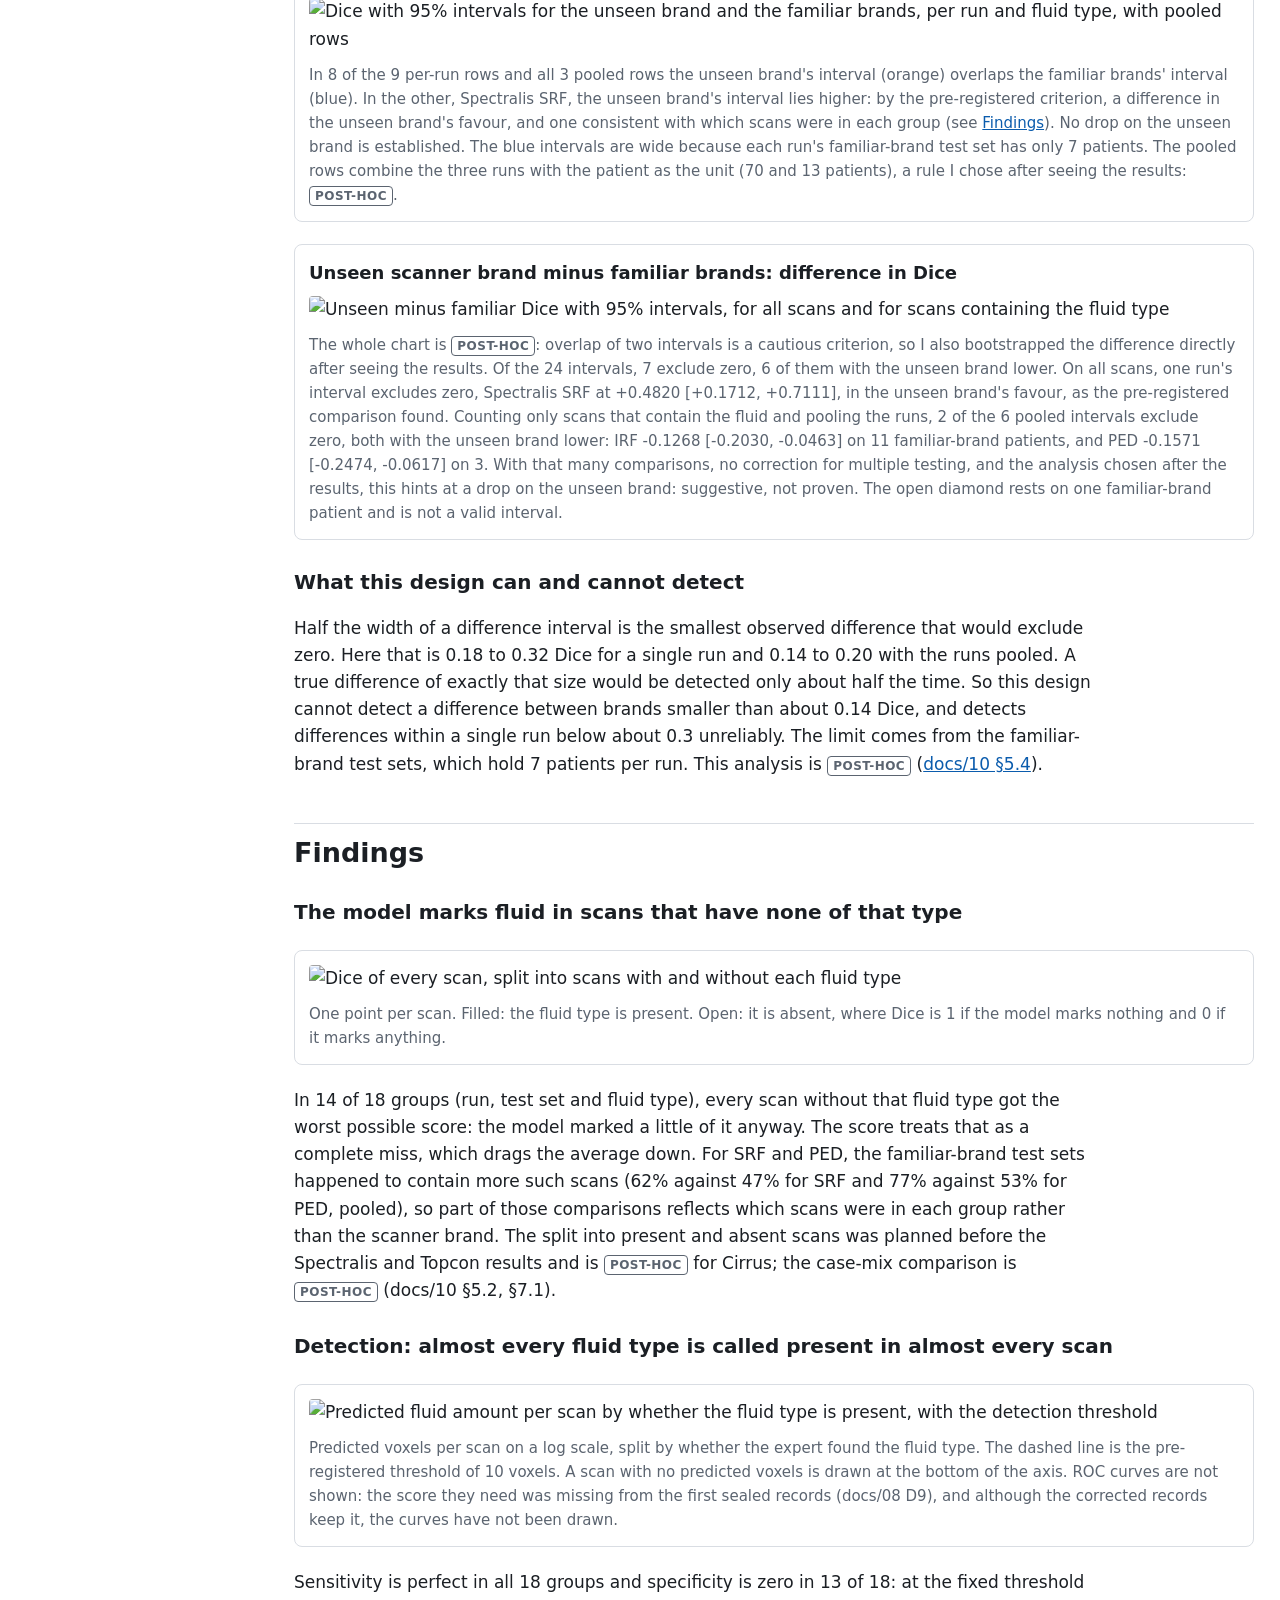
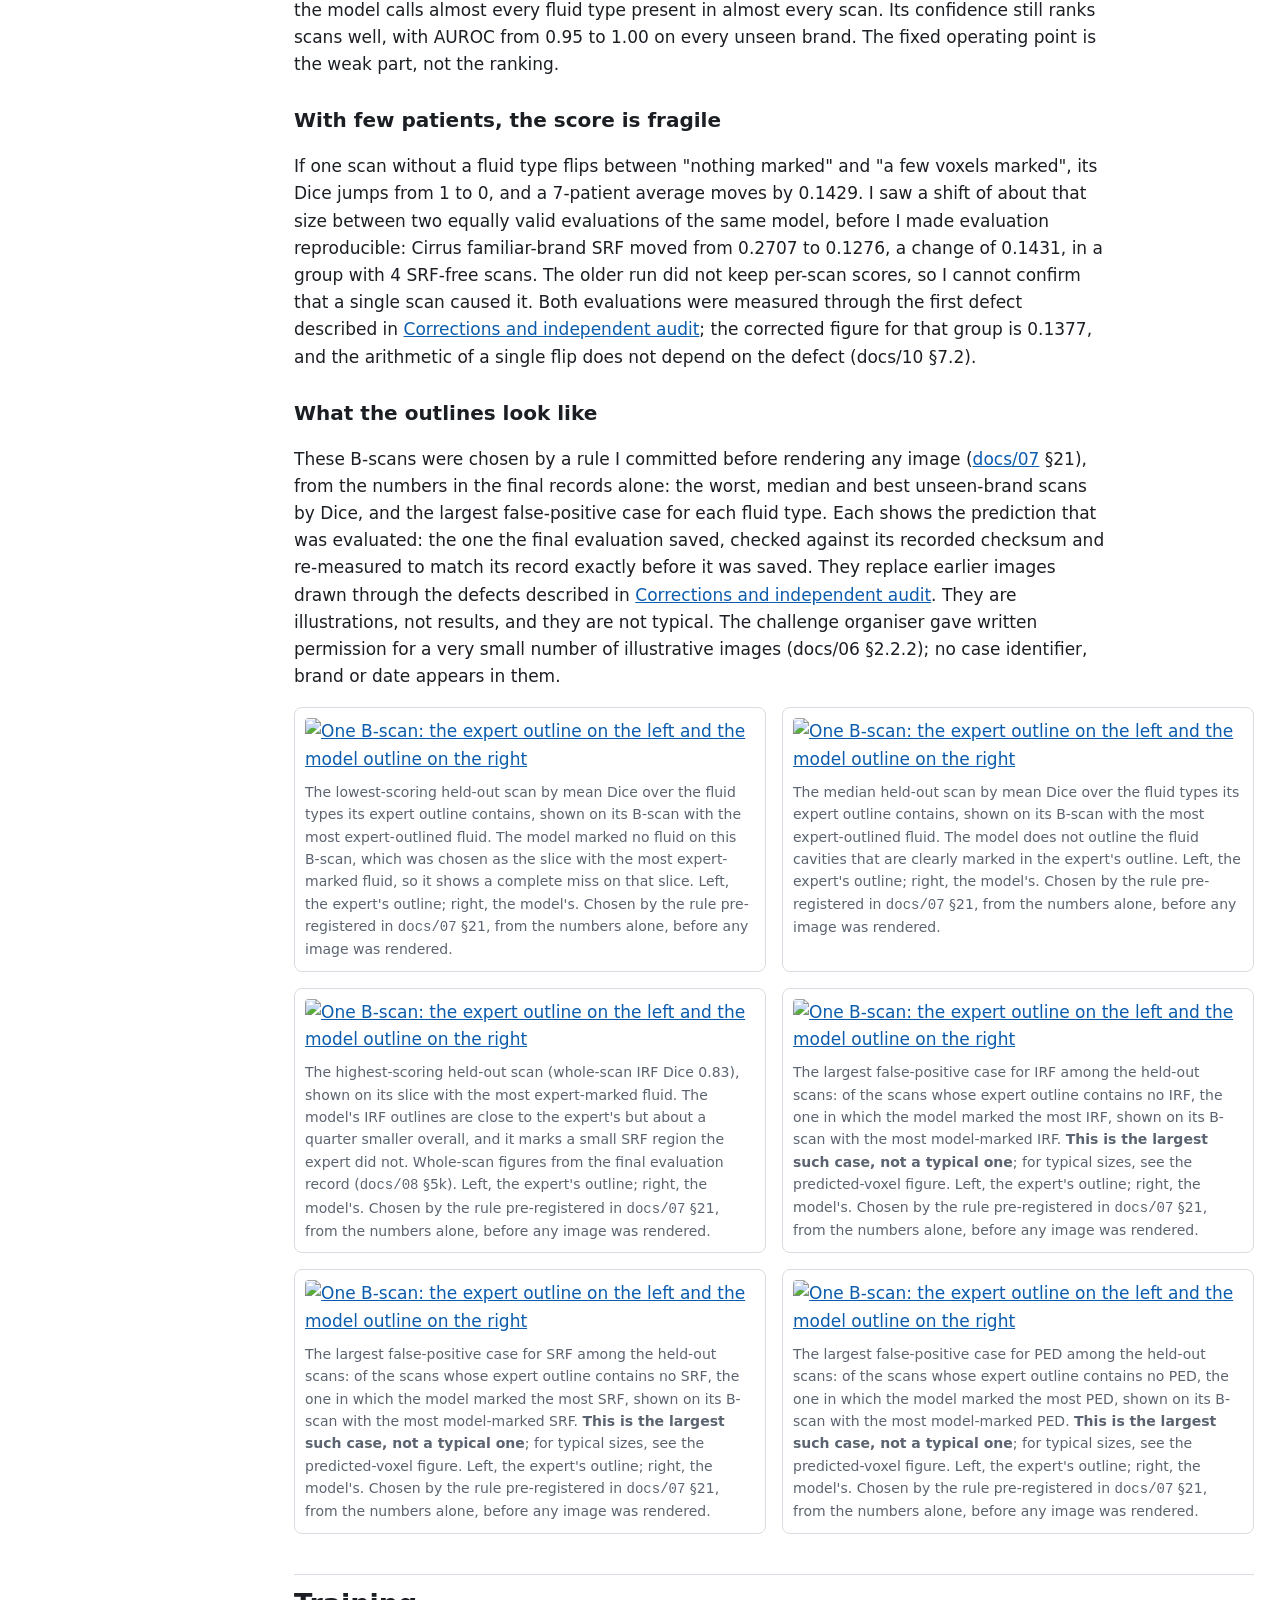
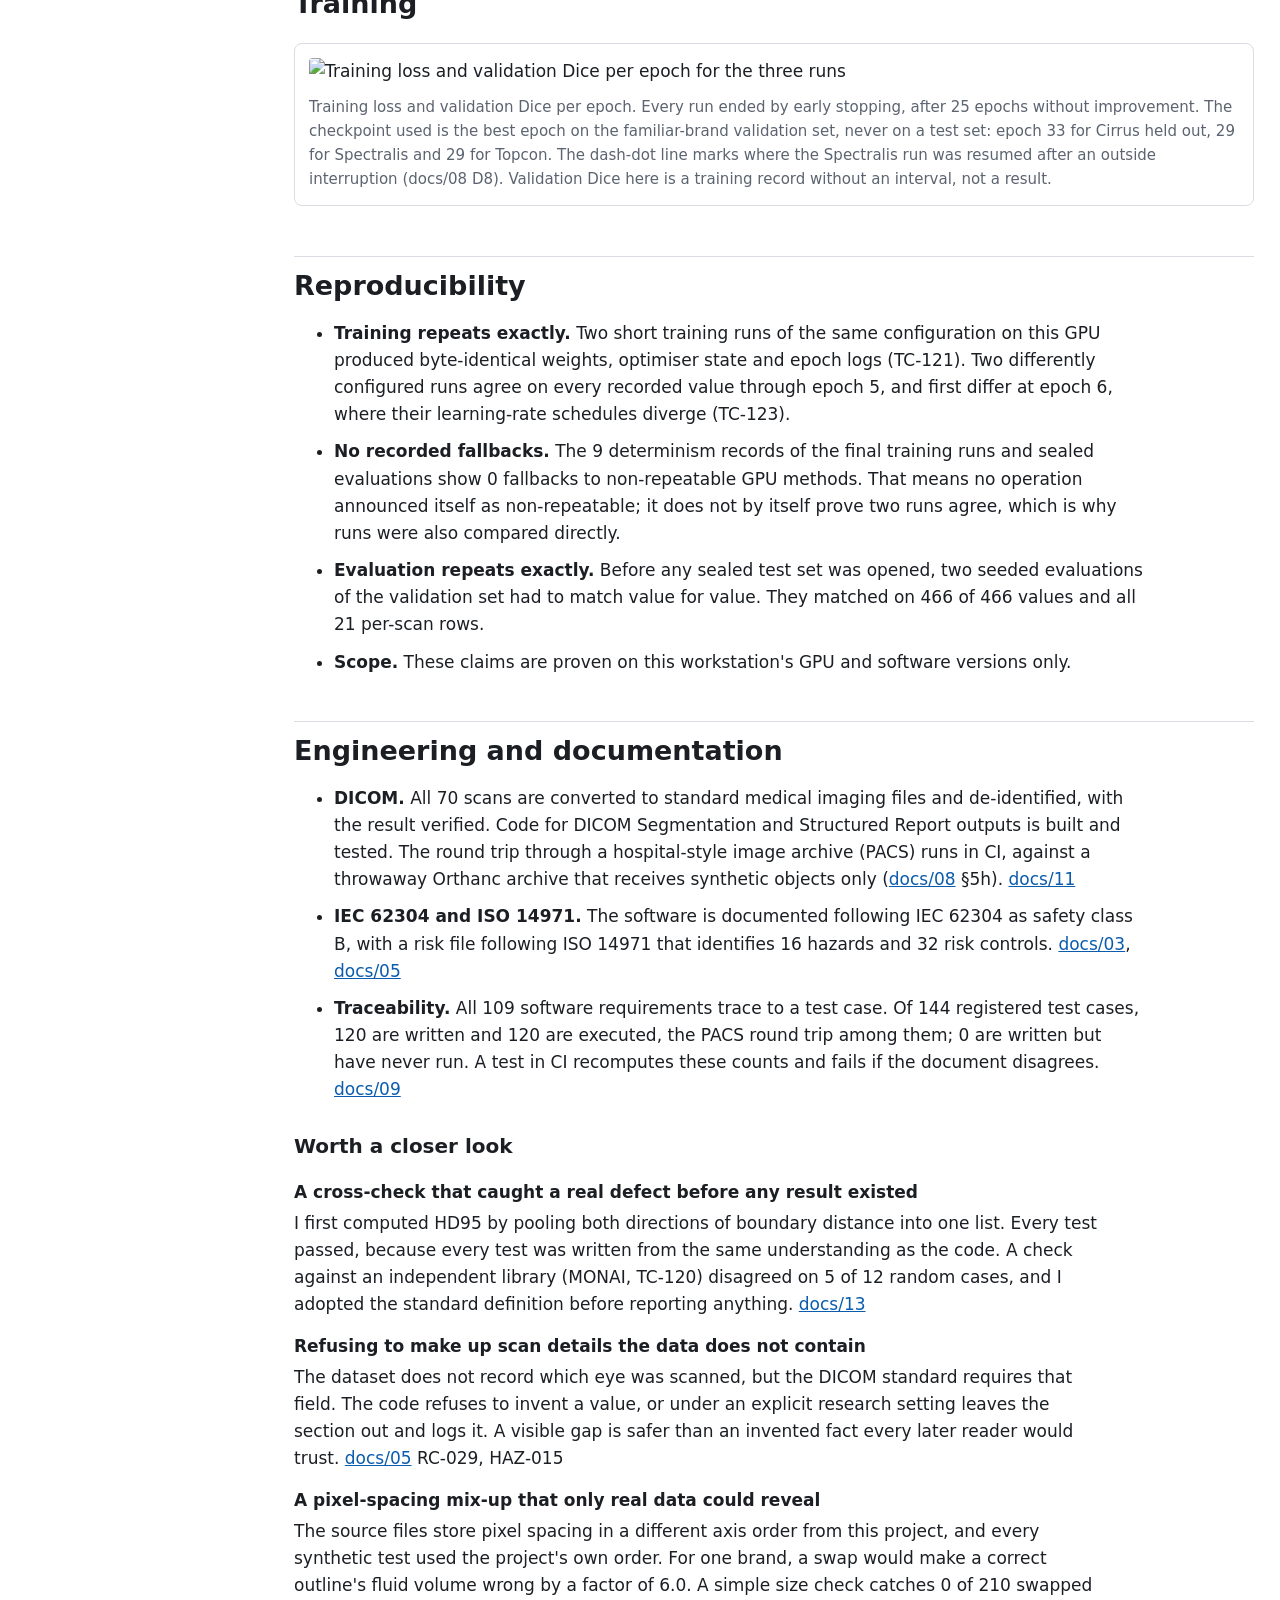
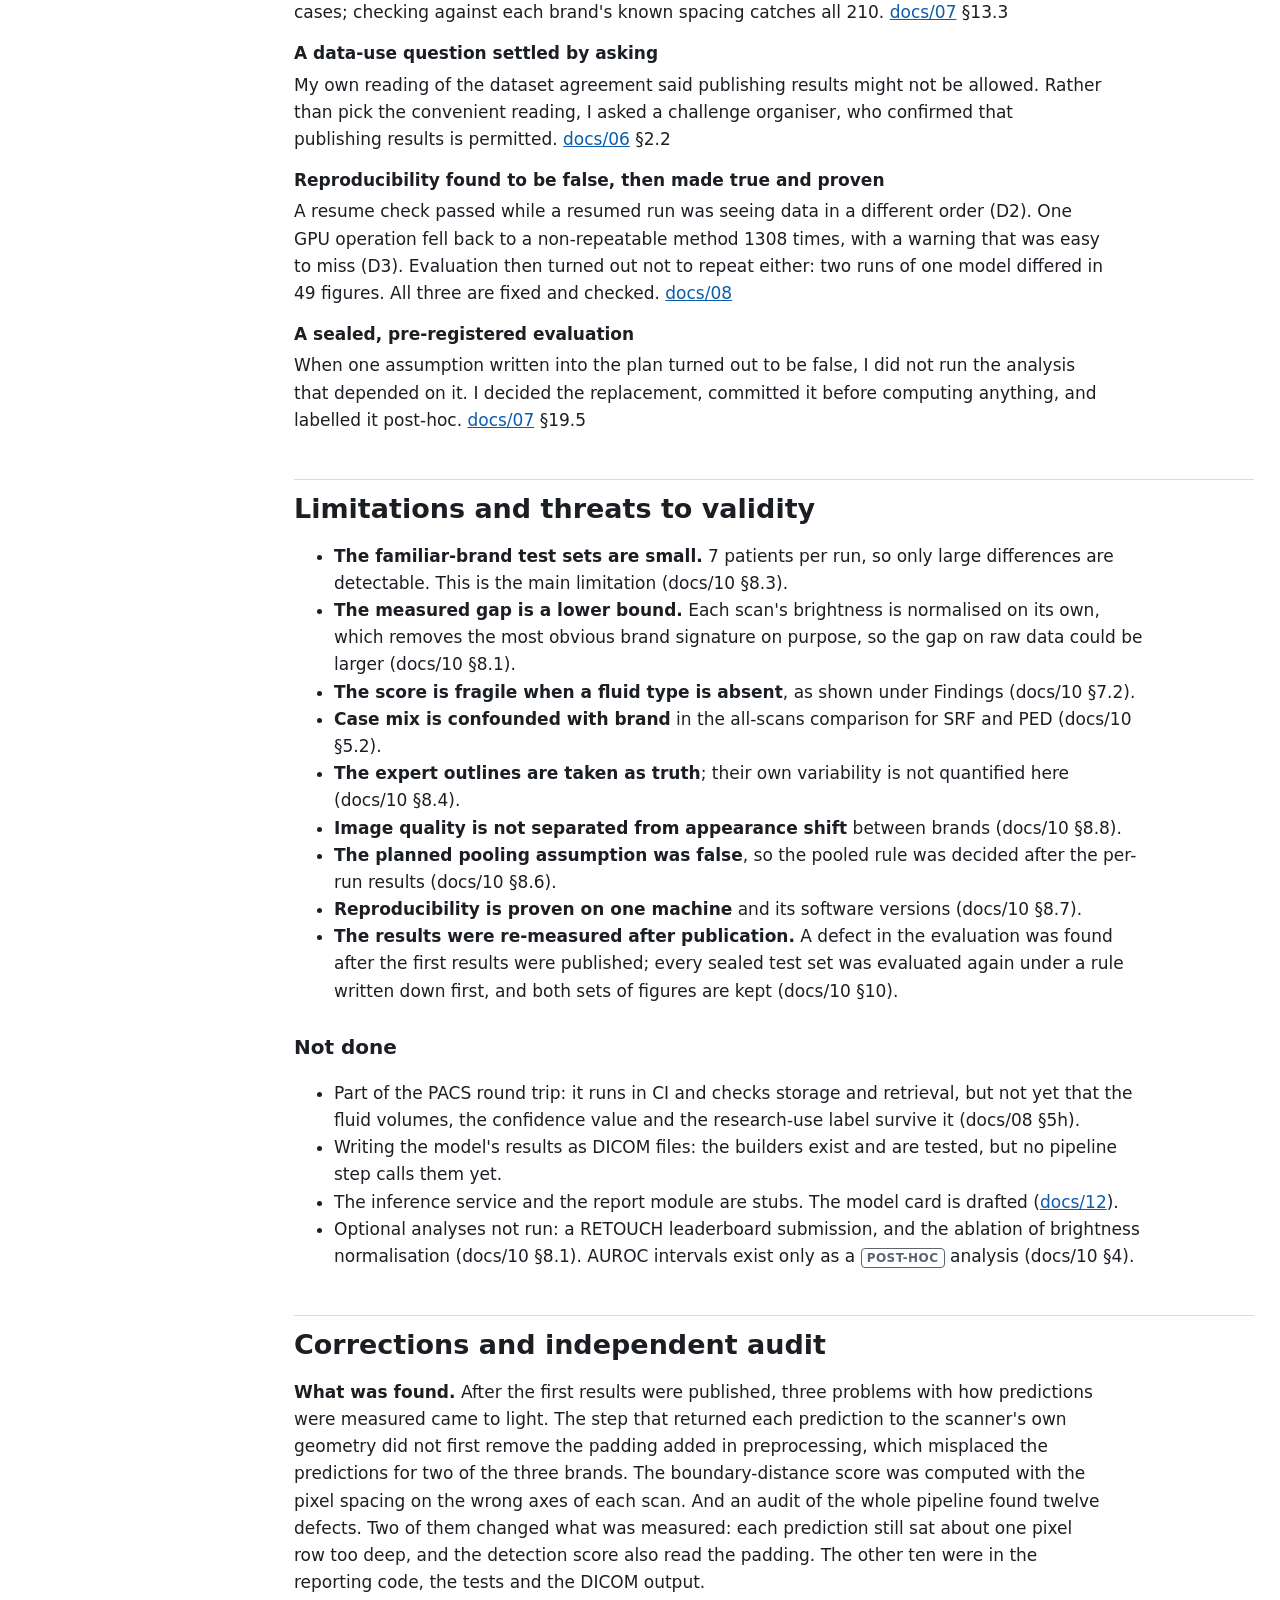
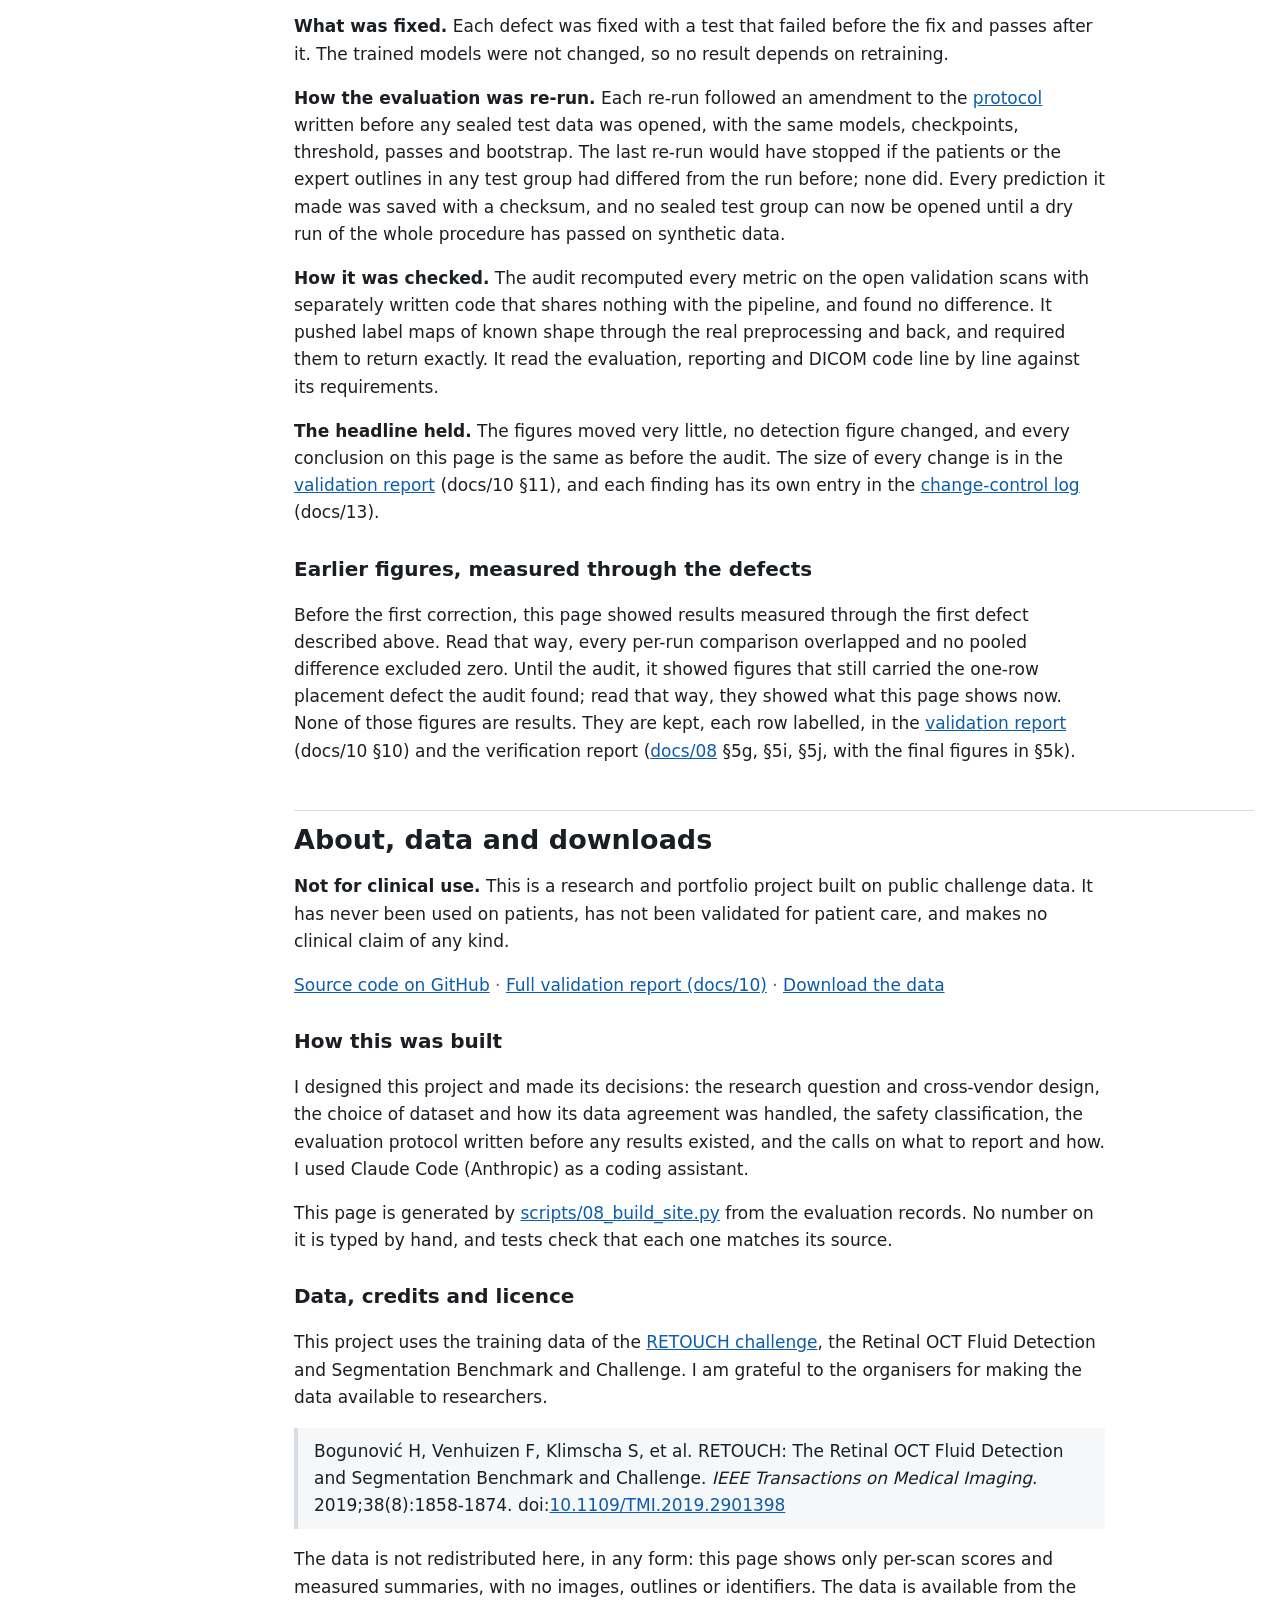
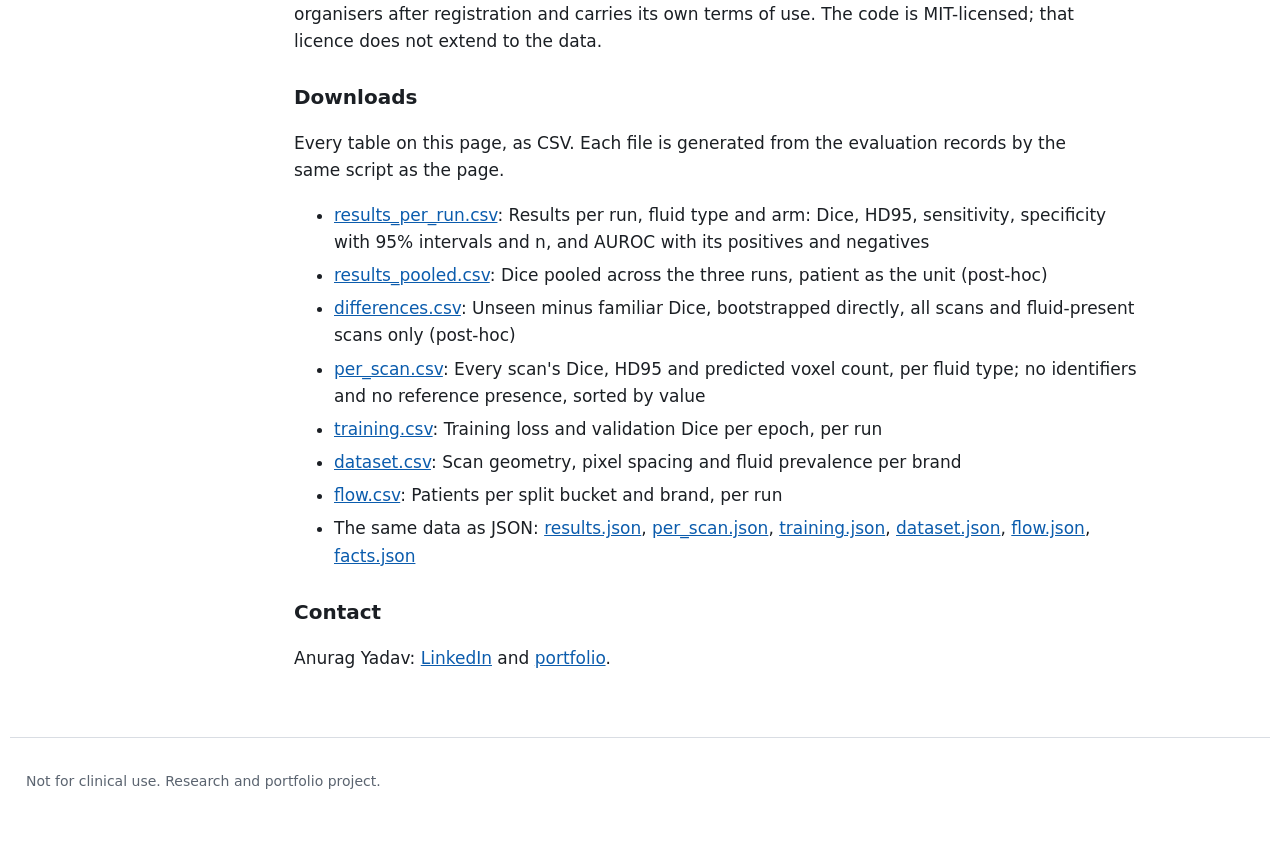
==== commit 65486739: "docs: rewrite the README for a reader who reads nothing else; trim both tops The README follows the " ====
--- a/site/index.html
+++ b/site/index.html
@@ -14,12 +14,10 @@
 
 <header class="masthead">
   <div class="wrap">
-    <p class="eyebrow">Project report</p>
     <h1>OcuVal</h1>
     <p class="lede">A study of whether software that finds fluid in eye scans still works on a scanner brand it was never trained on, built and documented the way medical device software is.</p>
-    <p class="note">These results were corrected after defects were found, and checked again in an audit. The account is in <a href="#corrections">Corrections and independent audit</a>.</p>
-    <p class="banner" role="note"><strong>Not for clinical use.</strong> This is a research and portfolio project built on public challenge data. It has never been used on patients, has not been validated for patient care, and makes no clinical claim of any kind.</p>
-    <p class="links"><a href="https://github.com/Anurag-YadavIIH/retinal-oct-fluid-segmentation">Source code on GitHub</a> <span aria-hidden="true">·</span> <a href="https://github.com/Anurag-YadavIIH/retinal-oct-fluid-segmentation/blob/main/docs/10_analytical_validation_report.md">Full validation report (docs/10)</a> <span aria-hidden="true">·</span> <a href="#downloads">Download the data</a></p>
+    <p class="note"><strong>Not for clinical use.</strong></p>
+    <p class="note">The results were corrected and audited; see <a href="#corrections">Corrections and independent audit</a>.</p>
   </div>
 </header>
 
@@ -53,7 +51,7 @@
     <div class="card"><span class="big">70</span><span class="label">OCT scans, one per patient</span></div>
     <div class="card"><span class="big">3</span><span class="label">scanner brands</span></div>
     <div class="card"><span class="big">3</span><span class="label">training runs, each leaving one brand out</span></div>
-    <div class="card"><span class="big">6</span><span class="label">sealed test sets, each evaluated under the seeded procedure and once more after the correction</span></div>
+    <div class="card"><span class="big">6</span><span class="label">sealed test sets, opened only under rules written down before each run</span></div>
     <div class="card"><span class="big">about 0.14</span><span class="label">smallest Dice difference this design can detect</span></div>
     <div class="card"><span class="big">0</span><span class="label">non-deterministic GPU fallbacks recorded, across 9 determinism records (<a href="#reproducibility">what this does and does not show</a>)</span></div>
   </div>
@@ -222,6 +220,8 @@
 
 <section id="about">
   <h2>About, data and downloads</h2>
+  <p><strong>Not for clinical use.</strong> This is a research and portfolio project built on public challenge data. It has never been used on patients, has not been validated for patient care, and makes no clinical claim of any kind.</p>
+  <p class="links"><a href="https://github.com/Anurag-YadavIIH/retinal-oct-fluid-segmentation">Source code on GitHub</a> <span aria-hidden="true">·</span> <a href="https://github.com/Anurag-YadavIIH/retinal-oct-fluid-segmentation/blob/main/docs/10_analytical_validation_report.md">Full validation report (docs/10)</a> <span aria-hidden="true">·</span> <a href="#downloads">Download the data</a></p>
   <h3>How this was built</h3>
   <p>I designed this project and made its decisions: the research question and cross-vendor design, the choice of dataset and how its data agreement was handled, the safety classification, the evaluation protocol written before any results existed, and the calls on what to report and how. I used Claude Code (Anthropic) as a coding assistant.</p>
   <p>This page is generated by <a href="https://github.com/Anurag-YadavIIH/retinal-oct-fluid-segmentation/blob/main/scripts/08_build_site.py">scripts/08_build_site.py</a> from the evaluation records. No number on it is typed by hand, and tests check that each one matches its source.</p>
